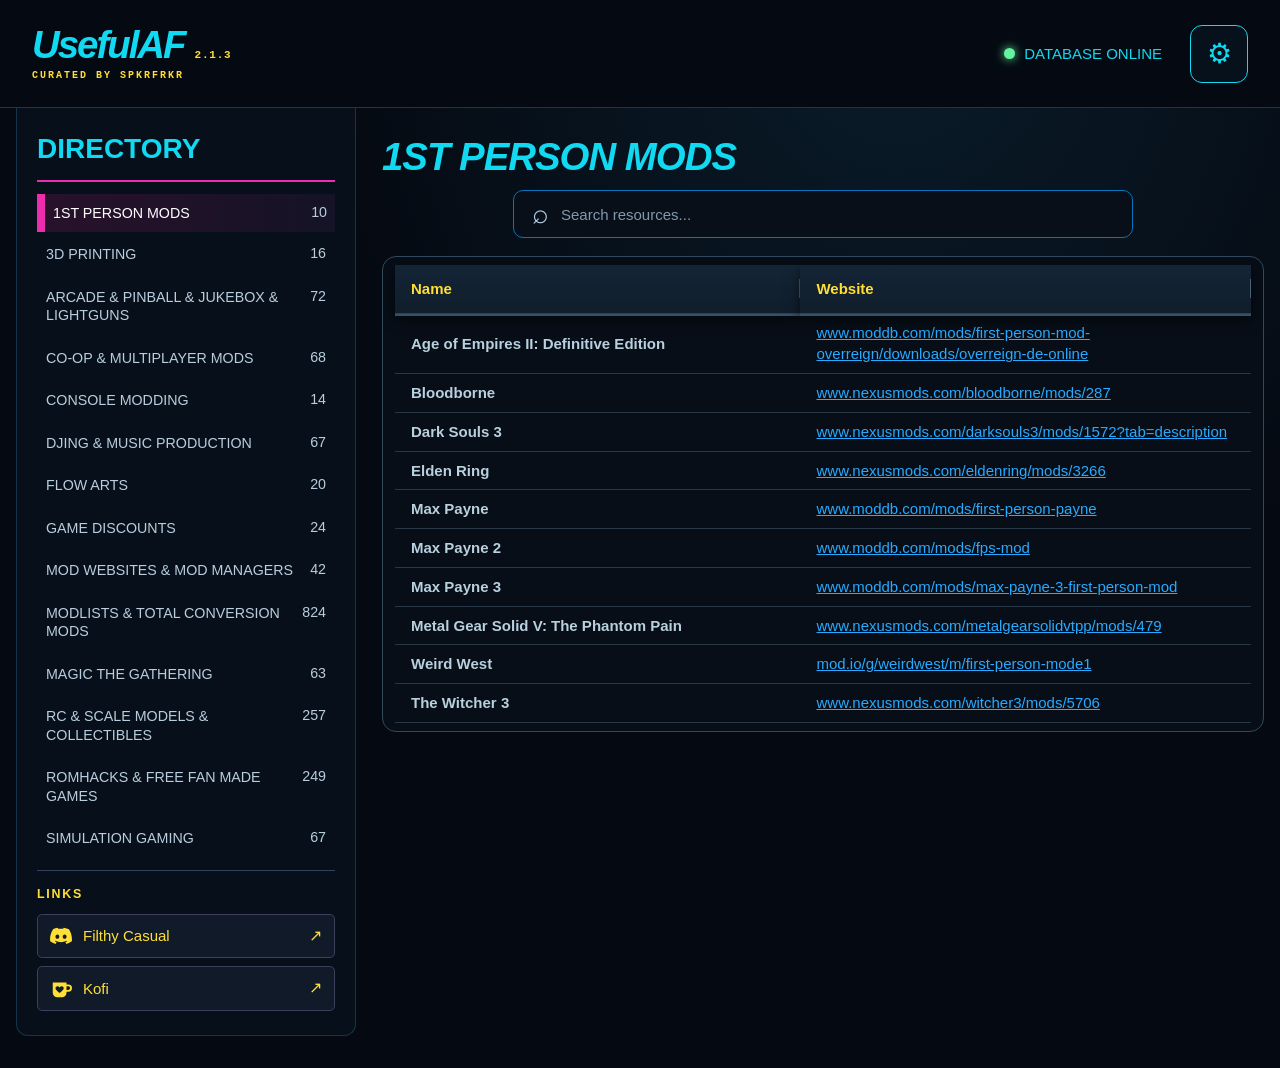
==== index.html @ 84be10f6 "Add files via upload" ====
<!doctype html>
<html lang="en">
<head>
<meta charset="utf-8"><meta name="viewport" content="width=device-width, initial-scale=1">
<meta name="theme-color" content="#080b14"><meta name="description" content="UsefulAF - Things &amp; Stuff - curated by SpkrFrkr.">
<title>UsefulAF // Resource Grid</title><link rel="stylesheet" href="styles.css">
</head>
<body>
<div class="scanlines" aria-hidden="true"></div>
<header class="topbar">
  <a class="brand" href="#top" aria-label="UsefulAF home"><span class="brand-stack"><span class="brand-line"><span class="brand-name">UsefulAF</span><span class="version-line" id="versionLabel">2.0.7</span></span><span class="brand-tagline">CURATED BY SPKRFRKR</span></span></a>
  <div class="top-meta"><div class="status-line"><span class="live-dot"></span><span>DATABASE ONLINE</span><span class="record-total" id="totalCount">0 RECORDS</span></div></div>
  <button id="settingsToggle" class="settings-icon" type="button" aria-expanded="false" aria-controls="settingsPanel" aria-label="Display settings">⚙</button>
</header>
<main id="top" class="shell">
  <aside class="sidebar">
    <div class="side-title">DIRECTORY</div>
    <nav id="sheetNav" aria-label="Database categories"></nav>
    <div class="social-links" aria-label="Community links">
      <div class="social-links-heading">LINKS</div>
      <a class="social-link" href="https://discord.gg/WENhpGJUa9" target="_blank" rel="noopener noreferrer" aria-label="Filthy Casual on Discord">
        <svg class="social-logo" viewBox="0 0 127.14 96.36" aria-hidden="true" focusable="false"><path fill="currentColor" d="M104.4 8.3A102.4 102.4 0 0 0 79.1.5a70.5 70.5 0 0 0-3.2 6.5 94.4 94.4 0 0 0-28.5 0A70.5 70.5 0 0 0 44.2.5 102.4 102.4 0 0 0 18.9 8.3C2.9 32.1-1.4 55.3.8 78.1a103.3 103.3 0 0 0 31 15.7 76 76 0 0 0 6.6-10.8 66.8 66.8 0 0 1-10.4-5 53 53 0 0 0 2.6-2 73.2 73.2 0 0 0 65.9 0 53 53 0 0 0 2.6 2 66.8 66.8 0 0 1-10.4 5 76 76 0 0 0 6.6 10.8 103.3 103.3 0 0 0 31-15.7c2.6-26.5-4.4-49.5-18-69.8ZM42.5 64.3c-6.2 0-11.2-5.6-11.2-12.4s4.9-12.4 11.2-12.4c6.3 0 11.3 5.6 11.2 12.4 0 6.8-5 12.4-11.2 12.4Zm42.1 0c-6.2 0-11.2-5.6-11.2-12.4s4.9-12.4 11.2-12.4c6.3 0 11.3 5.6 11.2 12.4 0 6.8-5 12.4-11.2 12.4Z"/></svg>
        <span>Filthy Casual</span><span class="social-arrow" aria-hidden="true">↗</span>
      </a>
      <a class="social-link" href="https://ko-fi.com/spkrfrkr" target="_blank" rel="noopener noreferrer" aria-label="Kofi on Ko-fi">
        <svg class="social-logo" viewBox="0 0 24 24" aria-hidden="true" focusable="false"><path fill="currentColor" d="M3 5h15v2h2a4 4 0 0 1 0 8h-2v1a5 5 0 0 1-5 5H8a5 5 0 0 1-5-5V5Zm15 4v4h2a2 2 0 0 0 0-4h-2ZM8.3 9.1c-1.3 0-2.3 1-2.3 2.2 0 2.2 4.5 5.1 4.5 5.1s4.5-2.9 4.5-5.1c0-1.2-1-2.2-2.3-2.2-.9 0-1.7.5-2.2 1.2-.5-.7-1.3-1.2-2.2-1.2Z"/></svg>
        <span>Kofi</span><span class="social-arrow" aria-hidden="true">↗</span>
      </a>
    </div>
  </aside>
  <section class="workspace">
    <div class="hero-line"><div><h1 id="pageTitle">ALL RESOURCES</h1><p id="pageDescription" hidden></p></div><div class="hero-stats"><strong id="recordCount">0</strong><span>VISIBLE ROWS</span></div></div>
    <div class="search-row"><label class="searchbox"><span>⌕</span><input id="searchInput" type="search" placeholder="Search resources..." aria-label="Search all resources" autocomplete="off"></label></div>
    <section id="settingsPanel" class="settings" hidden>
      <button id="resetSettings" class="control-btn reset" type="button">RESET DEFAULTS</button>
      <p class="settings-note">Column widths and order are remembered on this device.</p>
    </section>
    <div class="table-shell"><div class="table-topline"><span id="tableLabel">RESOURCE TABLE</span><span> </span></div>
      <div class="table-scroll"><table id="resourceTable"><colgroup id="tableCols"></colgroup><thead><tr id="tableHead"></tr></thead><tbody id="tableBody"></tbody></table></div>
      <div id="emptyState" class="empty" hidden>NO MATCHES FOUND // TRY A DIFFERENT SEARCH TERM</div>
    </div>
  </section>
</main>
<script src="app.js"></script>
</body></html>
---- styles.css ----
:root{--bg:#080b14;--panel:#0d1322;--panel2:#101a2b;--line:#1d3550;--cyan:#37e8ff;--pink:#ff4fc8;--green:#67ffb2;--yellow:#ffe66d;--purple:#b58cff;--text:#d9e7f5;--muted:#8196ad;--font:15px;--logo:26px;--cell-y:8px;--glow:0 0 16px #27dfff20}
*{box-sizing:border-box}html{background:var(--bg);color:var(--text);font:var(--font)/1.45 Inter,Segoe UI,Arial,sans-serif}body{margin:0;min-height:100vh;background:radial-gradient(ellipse at 75% -20%,#132d4b 0,transparent 45%),linear-gradient(135deg,#080b14,#0a1020 60%,#090b16)}.scanlines{pointer-events:none;position:fixed;inset:0;z-index:5;opacity:.10;background:repeating-linear-gradient(0deg,transparent 0 3px,#76dfff 4px);mix-blend-mode:soft-light}.topbar{height:76px;padding:0 3vw;border-bottom:1px solid #24415c;background:#080d18eF;display:flex;align-items:center;justify-content:space-between;position:relative;z-index:2;box-shadow:0 5px 30px #0008}.brand{display:flex;align-items:center;gap:13px;color:var(--text);text-decoration:none}.brand-mark{width:42px;height:42px;border:1px solid var(--cyan);display:grid;place-items:center;color:var(--cyan);font-weight:900;font-size:26px;letter-spacing:-3px;box-shadow:inset 0 0 14px #37e8ff20,0 0 12px #37e8ff28}.brand-mark span{font-size:9px;letter-spacing:0;color:var(--pink)}.brand-copy{display:flex;flex-direction:column;gap:2px}.brand-title-row{display:flex;align-items:baseline;gap:11px}.brand b{display:block;font-size:20px;letter-spacing:3px;color:#f3f8ff}.brand b span{color:var(--cyan)}.brand-copy>small{font-size:9px;letter-spacing:2px;color:var(--muted)}.top-meta{font:10px/1.2 Consolas,monospace;letter-spacing:1.2px;color:#a6c2d9;display:flex;align-items:center;gap:11px}.top-meta i{height:15px;border-left:1px solid var(--line)}.live-dot,.tiny-led{display:inline-block;width:7px;height:7px;border-radius:50%;background:var(--green);box-shadow:0 0 10px var(--green)}.shell{display:grid;grid-template-columns:260px minmax(0,1fr);gap:26px;max-width:1800px;margin:auto;padding:27px 3vw 50px}.sidebar{align-self:start;position:sticky;top:20px;border:1px solid var(--line);background:#0b1220d9;box-shadow:var(--glow);padding:17px 12px}.side-title,.kicker,.table-topline,.setting label{font:10px Consolas,monospace;letter-spacing:1.4px;color:var(--cyan)}.side-title{padding:0 8px 14px;border-bottom:1px solid var(--line)}#sheetNav{display:flex;flex-direction:column;gap:3px;max-height:calc(100vh - 220px);overflow:auto;padding:10px 0}.nav-item{appearance:none;text-align:left;width:100%;border:1px solid transparent;background:transparent;color:#9db2c8;padding:9px 8px;display:flex;gap:10px;align-items:flex-start;justify-content:space-between;font:11px/1.35 Consolas,monospace;cursor:pointer}.nav-item:hover{color:var(--cyan);background:#102237}.nav-item.active{border-color:#23617b;background:linear-gradient(90deg,#12344a,#101a2b);color:var(--cyan);box-shadow:inset 2px 0 var(--cyan)}.nav-count{color:var(--pink);font-size:10px;white-space:nowrap}.workspace{min-width:0}.hero-line{display:flex;align-items:flex-end;justify-content:space-between;gap:20px;margin:7px 0 22px}.kicker{color:var(--pink);margin-bottom:7px}h1{font-size:clamp(24px,3vw,36px);line-height:1.1;letter-spacing:2px;margin:0;color:#f0f7ff;text-shadow:0 0 20px #37e8ff28}#pageDescription{margin:8px 0 0;color:var(--muted);font-size:13px}.hero-stats{text-align:right;border-right:2px solid var(--pink);padding:0 12px 0 20px}.hero-stats strong{display:block;font:28px Consolas,monospace;color:var(--green)}.hero-stats span{font:9px Consolas,monospace;letter-spacing:1px;color:var(--muted)}.toolbar{display:flex;gap:10px;margin-bottom:12px}.searchbox{height:44px;display:flex;align-items:center;gap:10px;flex:1;min-width:100px;padding:0 13px;border:1px solid #27506a;background:#0c1727;box-shadow:inset 0 0 14px #0005}.searchbox>span{font-size:24px;color:var(--cyan)}.searchbox input{flex:1;min-width:0;border:0;outline:0;background:transparent;color:var(--text);font:12px Consolas,monospace;letter-spacing:.6px}.searchbox input::placeholder{color:#657f98}.searchbox kbd{font:9px Consolas,monospace;color:var(--pink);border:1px solid #5b3157;padding:4px 6px}.control-btn{border:1px solid #31536c;background:#101d30;color:var(--cyan);padding:0 14px;font:10px Consolas,monospace;letter-spacing:.8px;cursor:pointer}.control-btn:hover{border-color:var(--cyan);box-shadow:0 0 12px #37e8ff25}.control-btn b{color:var(--pink);padding-left:8px}.settings{display:flex;flex-wrap:wrap;gap:18px;align-items:center;padding:13px 15px;margin:0 0 12px;border:1px solid var(--line);background:#0d1727}.setting{display:flex;align-items:center;gap:9px}.setting label{color:var(--muted);font-size:9px}.setting input{width:90px;accent-color:var(--cyan)}.setting output{font:10px Consolas,monospace;color:var(--green)}.setting select{background:#101d30;color:var(--text);border:1px solid var(--line);padding:5px}.reset{height:30px}.settings-note{width:100%;margin:0;color:var(--muted);font-size:10px}.table-shell{border:1px solid #25445e;background:#0b1220;box-shadow:var(--glow);min-width:0}.table-topline{display:flex;justify-content:space-between;gap:12px;padding:11px 14px;border-bottom:1px solid var(--line);font-size:9px;color:var(--muted)}.table-topline span:first-child{color:var(--cyan)}.table-scroll{overflow:auto;max-height:calc(100vh - 290px);min-height:320px}table{width:100%;border-collapse:separate;border-spacing:0;table-layout:fixed;min-width:720px}col{width:190px}th{position:sticky;top:0;z-index:1;background:#111e31;color:var(--cyan);font:10px/1.4 Consolas,monospace;letter-spacing:1px;text-align:left;text-transform:uppercase;padding:13px 16px;border-bottom:1px solid #32617b;border-right:1px solid #1a3148;white-space:normal;overflow-wrap:anywhere;vertical-align:bottom}th:first-child{min-width:240px}th:last-child{border-right:0}.resize-handle{position:absolute;right:-3px;top:0;width:8px;height:100%;cursor:col-resize;z-index:3}.resize-handle:after{content:"";position:absolute;right:3px;top:30%;height:40%;border-right:1px solid #45617a}th.dragging{opacity:.45}th.drag-over{box-shadow:inset 3px 0 var(--pink)}td{padding:var(--cell-y) 16px;border-bottom:1px solid #17283d;border-right:1px solid #122238;color:#c5d6e8;font-size:1em;vertical-align:middle;overflow-wrap:anywhere}tr:nth-child(even):not(.section-row){background:#0e1726}tbody tr:hover:not(.section-row){background:#12243a}.resource-name{display:flex;align-items:center;gap:10px;font-weight:600;color:#e7f4ff}.resource-name a{color:inherit;text-decoration:none}.resource-name a:hover{color:var(--cyan)}.resource-logo{width:var(--logo);height:var(--logo);flex:0 0 var(--logo);object-fit:contain;background:#07101d;border:1px solid #29435c;border-radius:4px;padding:2px}.logo-control{border:0;background:transparent;padding:0;cursor:pointer;display:inline-flex;align-items:center}.logo-control:hover .resource-logo{border-color:var(--pink);box-shadow:0 0 10px #ff4fc855}.logo-fallback{width:var(--logo);height:var(--logo);flex:0 0 var(--logo);display:grid;place-items:center;border:1px solid #2c4560;color:var(--pink);font:11px Consolas,monospace;background:#111a2b}.link-cell a{color:var(--green);text-decoration:none;font:12px Consolas,monospace;overflow-wrap:anywhere}.link-cell a:hover{text-decoration:underline;color:var(--cyan)}.section-row{background:linear-gradient(90deg,#17263b,#101827)!important}.section-row td{padding-top:11px;padding-bottom:11px;border-bottom:1px solid #38516c;color:var(--yellow);font:11px Consolas,monospace;letter-spacing:1.3px;text-transform:uppercase}.section-row .resource-name{color:var(--yellow)}.empty{padding:45px 15px;text-align:center;color:var(--pink);font:11px Consolas,monospace;letter-spacing:1px}
body.comfortable{--cell-y:13px}body.dragging-cols{cursor:col-resize;user-select:none}
@media(max-width:950px){.shell{grid-template-columns:1fr}.sidebar{position:static}.sidebar #sheetNav{max-height:180px;display:grid;grid-template-columns:repeat(auto-fit,minmax(190px,1fr))}.side-foot{display:none}.top-meta{font-size:9px}.table-scroll{max-height:none}}
@media(max-width:600px){.topbar{height:64px;padding:0 14px}.top-meta{display:flex;flex-direction:column;align-items:flex-end;gap:5px}.shell{padding:16px 12px 35px;gap:14px}.hero-line{align-items:flex-start}.hero-stats{padding-right:8px}.toolbar{flex-wrap:wrap}.searchbox{flex-basis:100%}.control-btn{height:38px}.table-topline{font-size:8px}.table-topline span:last-child{max-width:55%;text-align:right}.brand b{font-size:17px}}
.nav-item.active span:first-child{color:var(--category-color)!important}

/* UsefulAF 2.0 fine-tuning */
.settings[hidden]{display:none!important}
.section-row td{font-size:var(--section-font,18px);font-weight:800;letter-spacing:1.5px;text-shadow:0 0 12px #ffe66d35}
.section-heading{display:flex;align-items:center;gap:12px;min-height:var(--logo)}
.section-heading .section-title-text{font:800 var(--section-font,18px)/1.25 Consolas,monospace;color:var(--yellow);letter-spacing:1.4px}
.section-logo-control .resource-logo,.section-logo-control .logo-fallback{width:calc(var(--logo) + 8px);height:calc(var(--logo) + 8px);flex-basis:calc(var(--logo) + 8px);background:transparent;object-fit:contain;border-color:#ffe66d55}
.continuation-cell{position:relative;color:var(--pink);font:700 20px/1 Consolas,monospace;padding-left:22px!important}
.continuation-cell:before{content:"";position:absolute;left:14px;top:-1px;bottom:-1px;border-left:1px solid #ff69cf66}
.continuation-cell span{display:inline-block;text-shadow:0 0 9px #ff69cf77}
@media(max-width:600px){.section-heading{gap:8px}.section-heading .section-title-text{font-size:calc(var(--section-font,18px)*.9)}}

/* UsefulAF 2.0.2 refinements */
.top-meta .status-line{display:flex;align-items:center;gap:11px}
.version-line{display:inline-block;font:9px/1.2 Consolas,monospace!important;letter-spacing:1.3px!important;color:var(--yellow)!important;text-shadow:0 0 9px #ffe66d66;padding:3px 6px;border:1px solid #ffe66d55;background:#ffe66d0b;white-space:nowrap}
#pageDescription[hidden]{display:none!important}
.section-heading .section-title-text{color:var(--yellow)!important}
@media(max-width:600px){.top-meta{font-size:8px}.brand-title-row{gap:7px}.brand .version-line{font-size:8px!important;padding:2px 4px}}


/* UsefulAF 2.0.3 — refined cyberpunk table frame */
.table-shell{position:relative;isolation:isolate;border:1px solid #2a5872;box-shadow:0 0 0 1px #07101b,0 0 22px #18cfff18,0 12px 34px #0008,inset 0 0 28px #0b263a55}
.table-shell:before{content:"";position:absolute;inset:5px;z-index:2;pointer-events:none;border:1px solid #37e8ff12;box-shadow:inset 0 0 24px #37e8ff08}
.table-shell:after{content:"";position:absolute;top:-1px;left:18px;width:112px;height:2px;pointer-events:none;background:linear-gradient(90deg,var(--cyan),#37e8ff00);box-shadow:0 0 10px #37e8ff99}
.table-topline{position:relative;background:linear-gradient(90deg,#10283b 0%,#101a2a 52%,#21142c 100%);text-shadow:0 0 9px #37e8ff25}
.table-topline span:first-child{font-weight:700;letter-spacing:1.6px;text-shadow:0 0 10px #37e8ff55}
th{background:linear-gradient(180deg,#172a40,#101b2c);box-shadow:inset 0 1px #37e8ff16,inset 0 -2px #37e8ff12}
th:first-child{border-left:2px solid #37e8ff55}
td{transition:background-color .14s ease,border-color .14s ease}
tbody tr:hover:not(.section-row) td{border-bottom-color:#24516a}
tbody tr:hover:not(.section-row) td:first-child{box-shadow:inset 2px 0 #37e8ff55}
.section-row{background:linear-gradient(90deg,#20243a 0%,#14243a 48%,#21172f 100%)!important}
.section-row td{border-top:1px solid #ffe66d35;border-bottom:1px solid #ffe66d45;box-shadow:inset 0 1px #ffe66d0c,inset 0 -1px #ff4fc80a}
.section-row .section-title-text{text-shadow:0 0 12px #ffe66d55}
@media(max-width:600px){.table-shell:before{inset:3px}.table-topline{background:linear-gradient(90deg,#10283b,#171a2d)}}


/* UsefulAF 2.0.4 refinements */
/* Directory names and counts stay neutral white in every state. */
#sheetNav .nav-item span:first-child,
#sheetNav .nav-item.active span:first-child{color:#fff!important}
#sheetNav .nav-count{color:#fff!important}
.nav-item:hover{color:#fff;background:#102237}
.nav-item.active{color:#fff}
/* All source URLs share one consistent electric-blue link color. */
.link-cell a{color:#4aaeff!important}
.link-cell a:hover{color:#9bd7ff!important;text-shadow:0 0 9px #4aaeff66}
/* Keep manual logo replacement available without the old initials tiles. */
.logo-upload-empty{width:18px;height:22px;flex:0 0 18px;justify-content:center;align-items:center;color:var(--cyan);font:14px Consolas,monospace;opacity:.65}
.logo-upload-empty:hover{color:var(--pink);opacity:1}
.logo-upload-empty .resource-logo{display:none}


/* UsefulAF 2.0.5 — minimal cyberpunk palette */
:root{--bg:#070b12;--panel:#0b121d;--panel2:#0e1926;--line:#23394e;--cyan:#35dff5;--pink:#ff55c8;--yellow:#ffd84d;--text:#d5e2ee;--muted:#9aafc2;--glow:0 0 12px #27dfff0d}
body{background:radial-gradient(ellipse at 78% -25%,#102438 0,transparent 42%),#070b12}
.scanlines{opacity:.035}
.topbar{box-shadow:none;border-bottom:1px solid #1c3449}
.brand{gap:0}.brand-title-row{gap:10px}.brand b{font-size:clamp(22px,2.2vw,30px);letter-spacing:1px;color:#e5f0f8}.brand b span{color:var(--cyan)}
.brand .version-line{border:0;background:transparent;padding:0;color:var(--yellow)!important;text-shadow:none;font-size:11px!important;letter-spacing:.8px!important}
.top-meta{color:#c0d2e1}.top-meta .status-line{gap:9px}.top-meta i{border-color:#294157}
.sidebar{box-shadow:none;background:#0a111b;border-color:#1c3449}
.side-title{color:var(--yellow);border-bottom-color:#2b4257}
.nav-item{color:#c0d0df}.nav-item span:first-child{color:#c0d0df!important}.nav-count{color:#9fb5c8!important}
.nav-item:hover{color:var(--cyan);background:#101d2b}.nav-item.active{color:var(--pink);border-color:#57304f;background:#171321;box-shadow:inset 2px 0 var(--pink)}.nav-item.active span:first-child{color:var(--pink)!important}
.hero-line{margin-bottom:17px}h1{color:var(--cyan);text-shadow:none}.kicker{color:#91a9bd}
.toolbar{margin-bottom:11px}.searchbox{box-shadow:none;border-color:#24516d;background:#0a1420}.control-btn{background:#0d1926;border-color:#29465d}.control-btn:hover{box-shadow:none}
.table-shell{border:1px solid #29445b;box-shadow:none;background:#09121d}.table-shell:before,.table-shell:after{display:none}
.table-topline{background:#0d1926;text-shadow:none;border-bottom-color:#23394e}.table-topline span:first-child{color:var(--cyan);text-shadow:none}
.table-scroll{max-height:calc(100vh - 270px)}
th{background:#101c2a;color:var(--yellow);box-shadow:none;border-right:0;border-bottom:1px solid #33485b}
th:first-child{border-left:0}
td{border-right:0;border-bottom-color:#1b2c3d;color:#c4d3e0}
tr:nth-child(even):not(.section-row){background:#0c1622}tbody tr:hover:not(.section-row){background:#112131}tbody tr:hover:not(.section-row) td:first-child{box-shadow:none}
.resource-name{color:#d6e2ec}.resource-name a:hover{color:var(--cyan)}
.resource-logo{border:0;background:transparent;border-radius:0;padding:0}
.logo-control:hover .resource-logo{border-color:transparent;box-shadow:none}
.logo-upload-empty{display:inline-flex!important;opacity:0;border:0!important;background:transparent!important;padding:0!important;width:14px!important;flex-basis:14px!important;color:var(--cyan);font:12px Consolas,monospace}.resource-name:hover .logo-upload-empty,.section-heading:hover .logo-upload-empty{opacity:.65}.logo-upload-empty:hover{opacity:1!important;color:var(--pink)}
.link-cell a{color:#43adff!important}.link-cell a:hover{color:#91d2ff!important;text-shadow:none}
.section-row{background:#101a27!important}.section-row td{border-top:0;border-bottom:1px solid #354353;color:var(--yellow);text-shadow:none}
.section-row .section-title-text{color:var(--yellow)!important;text-shadow:none}
.section-heading{gap:10px}.section-heading .section-title-text{letter-spacing:1px}
.continuation-cell{color:#91a9bd}.continuation-cell:before{border-left-color:#34485b}.continuation-cell span{text-shadow:none}
.settings{box-shadow:none}.empty{color:var(--muted)}
@media(max-width:600px){.brand .version-line{font-size:9px!important}.top-meta{display:flex}}


/* UsefulAF 2.0.6 — faithful AI preview layout, preserving 2.0.4/2.0.5 features */

:root{--bg:#050a12;--panel:#09121d;--panel2:#0b1724;--line:#243b50;--cyan:#12d9f2;--pink:#ed2cae;--green:#62f59d;--yellow:#ffdf36;--blue:#28aaff;--text:#c4d6e6;--muted:#8fa8bb;--cell-y:9px;--glow:none}
body{background:#050a12;background-image:radial-gradient(ellipse at 70% 0%,#0a1c2a 0,transparent 45%)}
.scanlines{display:none}
.topbar{height:108px;padding:0 2.5vw;display:grid;grid-template-columns:minmax(250px,400px) minmax(260px,1fr) auto 54px;gap:28px;border-bottom:1px solid #16384c;background:#050a12;box-shadow:none}
.brand{gap:10px;white-space:nowrap}.brand-mark{display:none}.brand-copy{display:none}.brand-name{font-size:clamp(30px,3vw,48px);font-weight:900;font-style:italic;letter-spacing:-2px;color:var(--cyan);line-height:1}.version-line{font:700 20px/1 Consolas,monospace!important;color:var(--yellow)!important;border:0;background:none;padding:0;text-shadow:none}
.searchbox{height:58px;border:1px solid #0874bb;border-radius:12px;background:#080f19;box-shadow:none;padding:0 18px}.searchbox>span{font-size:32px;color:#b7d3e8}.searchbox input{font:17px 'Segoe UI',Arial,sans-serif;letter-spacing:0}.searchbox input::placeholder{color:#8299ac}
.top-meta{font:15px/1.3 'Segoe UI',Arial,sans-serif;letter-spacing:0;color:var(--cyan);white-space:nowrap}.status-line{display:flex;align-items:center;gap:10px}.record-total{display:none}.live-dot{width:11px;height:11px}
.settings-icon{height:58px;width:58px;border:1px solid var(--cyan);border-radius:12px;background:#07111b;color:var(--cyan);font-size:28px;cursor:pointer}.settings-icon:hover,.settings-icon.open{background:#0d202b;border-color:var(--yellow);color:var(--yellow)}
.shell{grid-template-columns:340px minmax(0,1fr);gap:26px;max-width:1900px;padding:0 1.25vw 32px}
.sidebar{top:0;min-height:calc(100vh - 108px);border:1px solid #16354a;border-top:0;border-radius:0 0 12px 12px;background:#07101a;padding:24px 20px;box-shadow:none}
.side-title{font:700 28px/1.2 'Segoe UI',Arial,sans-serif;letter-spacing:0;color:var(--cyan);padding:0 0 14px;border-bottom:2px solid var(--pink)}
#sheetNav{max-height:calc(100vh - 230px);gap:2px;padding:12px 0}.nav-item{font:16px/1.3 'Segoe UI',Arial,sans-serif;color:#b9cddd;padding:10px 8px;border-radius:0;gap:12px}.nav-item span:first-child{color:#b9cddd!important}.nav-count{font:16px 'Segoe UI',Arial,sans-serif;color:#b9cddd!important}.nav-item:hover{color:#fff;background:#0c1b28}.nav-item.active{background:linear-gradient(90deg,#28112b,#151326);border:0;border-left:8px solid var(--pink);color:#fff;box-shadow:none}.nav-item.active span:first-child{color:#fff!important}
.workspace{padding:28px 0 0}.hero-line{margin:0 0 12px;align-items:center}.hero-line h1{font-size:clamp(30px,3vw,44px);font-style:italic;color:var(--cyan);letter-spacing:-1px;text-shadow:none}.hero-stats{display:none}
.table-shell{border:1px solid #33495a;border-radius:14px;background:#070e17;box-shadow:none;overflow:hidden}.table-shell:before,.table-shell:after{display:none}.table-topline{display:none}.table-scroll{max-height:calc(100vh - 245px);min-height:320px;padding:8px 12px}
table{min-width:760px;border-spacing:0 0}th{background:transparent;color:var(--yellow);font:700 16px/1.3 'Segoe UI',Arial,sans-serif;letter-spacing:0;padding:14px 16px;border-bottom:1px solid #314252;border-right:0;box-shadow:none;text-transform:none}th:first-child{border-left:0;min-width:200px}td{padding:13px 16px;border-bottom:1px solid #263746;border-right:0;color:#bfd0df;font-size:16px}tr:nth-child(even):not(.section-row){background:transparent}tbody tr:hover:not(.section-row){background:#0b1924}tbody tr:hover:not(.section-row) td:first-child{box-shadow:none}
.resource-name{gap:12px;color:#b9d0df}.resource-name a:hover{color:var(--cyan)}.resource-logo{border:0;border-radius:0;background:transparent}.logo-upload-empty{display:none!important}.link-cell a{font:16px 'Segoe UI',Arial,sans-serif;color:var(--blue)!important;text-decoration:underline}.link-cell a:hover{color:#8dd5ff!important;text-shadow:none}
.section-row{background:transparent!important}.section-row td{padding:14px 2px 9px;border:0;background:transparent;color:var(--yellow);font:italic 800 24px/1.2 'Segoe UI',Arial,sans-serif;letter-spacing:0}.section-heading{min-height:0}.section-heading .section-title-text{font:italic 800 24px/1.2 'Segoe UI',Arial,sans-serif;color:var(--yellow)!important;letter-spacing:0}.section-logo-control{display:none!important}
.continuation-cell{color:var(--cyan)}
.settings{border:1px solid #244459;background:#08131e;border-radius:10px}.control-btn{border-radius:6px}
@media(max-width:950px){.topbar{height:auto;min-height:82px;grid-template-columns:1fr auto;gap:12px;padding:14px}.brand{grid-column:1}.searchbox{grid-column:1/-1;grid-row:2}.top-meta{grid-column:2;grid-row:1}.settings-icon{grid-column:2;grid-row:2;width:46px;height:46px}.shell{grid-template-columns:1fr;padding:0 14px}.sidebar{min-height:0;border-top:1px solid #16354a;border-radius:0 0 12px 12px}.sidebar #sheetNav{max-height:190px}.workspace{padding-top:20px}}
@media(max-width:600px){.topbar{grid-template-columns:1fr auto}.brand-name{font-size:30px}.version-line{font-size:15px!important}.top-meta{font-size:12px}.searchbox{grid-column:1/-1}.settings-icon{grid-column:2;grid-row:2}.shell{padding:0 10px}.sidebar{padding:16px 12px}.side-title{font-size:22px}.nav-item,.nav-count{font-size:14px}.workspace{padding-top:16px}.section-row td,.section-heading .section-title-text{font-size:20px}th,td{font-size:14px;padding:10px 9px}.table-scroll{max-height:none;padding:4px}}


/* 2.0.6 functionality-preserving refinements */
.logo-control{cursor:pointer;flex:0 0 auto}
.logo-upload-empty{width:22px;height:26px;min-width:22px;display:flex!important;align-items:center;justify-content:center;color:var(--cyan);font:14px Consolas,monospace;opacity:.72;border:1px dashed #31546a;border-radius:4px;background:#07111b}
.logo-upload-empty:hover{opacity:1;color:var(--yellow);border-color:var(--yellow)}
.section-logo-control{display:flex!important}
.section-heading{gap:10px}
.section-heading .section-title-text{white-space:normal}
.settings[hidden]{display:none!important}
@media(max-width:950px){.settings{margin:0 0 14px}}

/* Match the preview's silver-blue directory text and counts. */
#sheetNav .nav-item:not(.active) span:first-child{color:#b9cddd!important}
#sheetNav .nav-count{color:#b9cddd!important}
.section-logo-control{opacity:.35}
.section-row:hover .section-logo-control,.section-logo-control:focus-visible{opacity:1}

/* UsefulAF 2.0.7 refinements */
.topbar{grid-template-columns:minmax(250px,1fr) auto 58px;gap:28px}
.brand{align-items:center;white-space:nowrap}
.brand-stack{display:flex;flex-direction:column;gap:5px}
.brand-line{display:flex;align-items:baseline;gap:10px}
.brand-tagline{font:700 10px/1.1 Consolas,monospace;letter-spacing:2px;color:var(--yellow)}
.version-line{font-size:20px!important}
.search-row{display:flex;justify-content:center;margin:0 0 18px}
.search-row .searchbox{width:min(58%,620px);height:48px;flex:0 1 620px;border-radius:10px}
.search-row .searchbox>span{font-size:28px}
.search-row .searchbox input{font-size:15px}
.discord-link{display:flex;align-items:center;justify-content:center;gap:9px;margin:18px 5px 2px;padding:12px 9px;border-top:1px solid #344251;border-bottom:1px solid #344251;color:var(--yellow);font:700 11px/1.2 Consolas,monospace;letter-spacing:1.1px;text-decoration:none;transition:background .15s ease,color .15s ease}
.discord-link:hover{background:#211d12;color:#fff0a0}
.discord-mark{font-size:15px;color:var(--yellow)}.discord-arrow{font-size:14px;opacity:.8}
/* Use the same pink active-directory marker consistently in normal and global-search views. */
.nav-item.active{border-left:8px solid var(--pink)!important;background:linear-gradient(90deg,#28112b,#151326)!important;color:#fff!important;box-shadow:none!important}
.nav-item.active span:first-child,.nav-item.active .nav-count{color:#fff!important}
/* Text-size setting scales actual table content, headings, directory and links. */
td{font-size:var(--font)!important}
th{font-size:calc(var(--font) * 1)!important}
.nav-item,.nav-count{font-size:calc(var(--font) * .95)!important}
.link-cell a{font-size:var(--font)!important}
.section-row td,.section-heading .section-title-text{font-size:calc(var(--font) * 1.5)!important}
.resource-name{font-size:var(--font)!important}
.settings-note{font-size:calc(var(--font) * .68)!important}
.logo-upload-empty{display:none!important}
@media(max-width:950px){.topbar{grid-template-columns:minmax(0,1fr) auto 46px}.search-row .searchbox{width:min(78%,620px);flex-basis:78%}.brand-tagline{font-size:9px}}
@media(max-width:600px){.topbar{grid-template-columns:1fr auto 42px;gap:8px}.brand-name{font-size:30px}.version-line{font-size:15px!important}.brand-tagline{font-size:8px;letter-spacing:1.3px}.search-row .searchbox{width:100%;flex-basis:100%}.discord-link{margin-top:12px}.nav-item,.nav-count{font-size:calc(var(--font) * .9)!important}}

/* 2.0.9: consistent restrained pink table-row highlight */
tbody tr:not(.section-row){transition:background-color .14s ease,border-color .14s ease}
tbody tr:hover:not(.section-row){background:linear-gradient(90deg,#281329 0%,#1d1727 58%,#151725 100%)!important}
tbody tr:hover:not(.section-row) td:first-child{box-shadow:inset 6px 0 var(--pink)!important}
tbody tr:hover:not(.section-row) td{border-bottom-color:#71345f!important}
.brand-tagline,.discord-link,.discord-link .discord-mark,.discord-link .discord-arrow{color:var(--yellow)!important}


/* 2.1.0: opaque sticky table headers and permanently compact rows */
.table-scroll{position:relative;isolation:isolate}
#resourceTable thead{position:relative;z-index:20}
#resourceTable thead th{position:sticky;top:0;z-index:21;background-color:#101d2b!important;background-image:linear-gradient(180deg,#142536 0%,#101d2b 100%)!important;opacity:1!important;backdrop-filter:none!important;-webkit-backdrop-filter:none!important;box-shadow:0 2px 0 #35516a,0 5px 12px #0009!important}
#resourceTable tbody td{padding-top:8px!important;padding-bottom:8px!important}

/* 2.1.3: compact, branded community links */
.social-links{margin-top:18px;padding-top:14px;border-top:1px solid #35435a;display:flex;flex-direction:column;gap:8px}
.social-links-heading{color:var(--yellow);font-size:calc(var(--font)*.83);font-weight:800;letter-spacing:.14em;margin:0 0 3px;text-transform:uppercase}
.social-link{display:flex;align-items:center;gap:11px;padding:10px 12px;color:var(--yellow)!important;text-decoration:none;border:1px solid #3d405a;border-radius:5px;background:#101a29;transition:background .15s,border-color .15s}
.social-link:hover,.social-link:focus-visible{background:#2a1730;border-color:var(--pink);outline-offset:2px}
.social-logo{width:22px;height:22px;flex:none;display:block}
.social-arrow{margin-left:auto;font-size:1.05em}
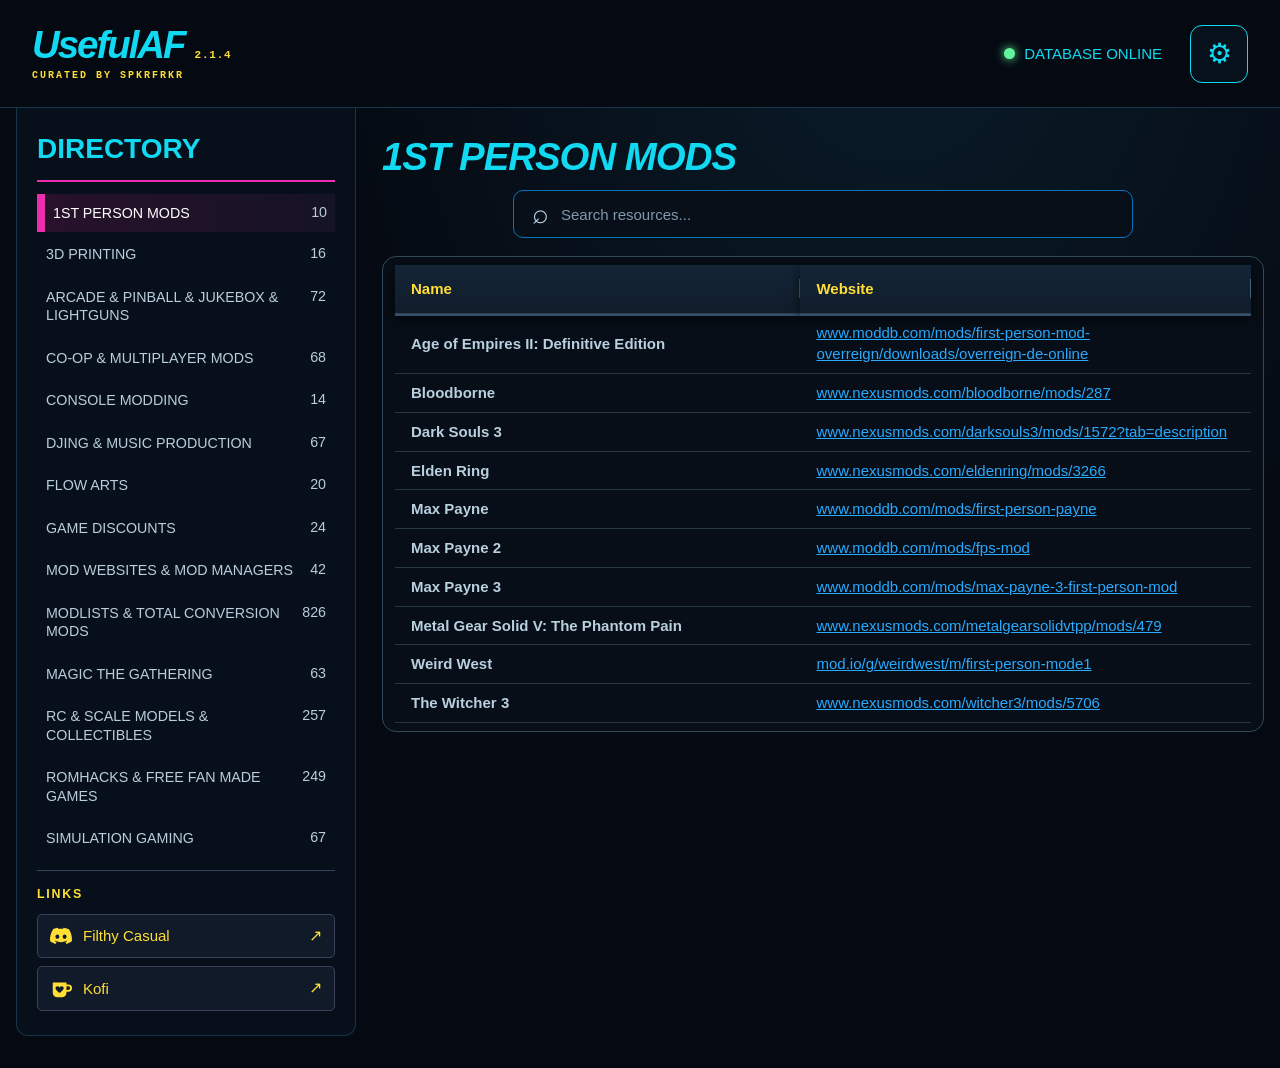
==== commit cd19f573: "Add files via upload" ====
--- a/index.html
+++ b/index.html
@@ -8,7 +8,7 @@
 <body>
 <div class="scanlines" aria-hidden="true"></div>
 <header class="topbar">
-  <a class="brand" href="#top" aria-label="UsefulAF home"><span class="brand-stack"><span class="brand-line"><span class="brand-name">UsefulAF</span><span class="version-line" id="versionLabel">2.0.7</span></span><span class="brand-tagline">CURATED BY SPKRFRKR</span></span></a>
+  <a class="brand" href="#top" aria-label="UsefulAF home"><span class="brand-stack"><span class="brand-line"><span class="brand-name">UsefulAF</span><span class="version-line" id="versionLabel">2.1.4</span></span><span class="brand-tagline">CURATED BY SPKRFRKR</span></span></a>
   <div class="top-meta"><div class="status-line"><span class="live-dot"></span><span>DATABASE ONLINE</span><span class="record-total" id="totalCount">0 RECORDS</span></div></div>
   <button id="settingsToggle" class="settings-icon" type="button" aria-expanded="false" aria-controls="settingsPanel" aria-label="Display settings">⚙</button>
 </header>
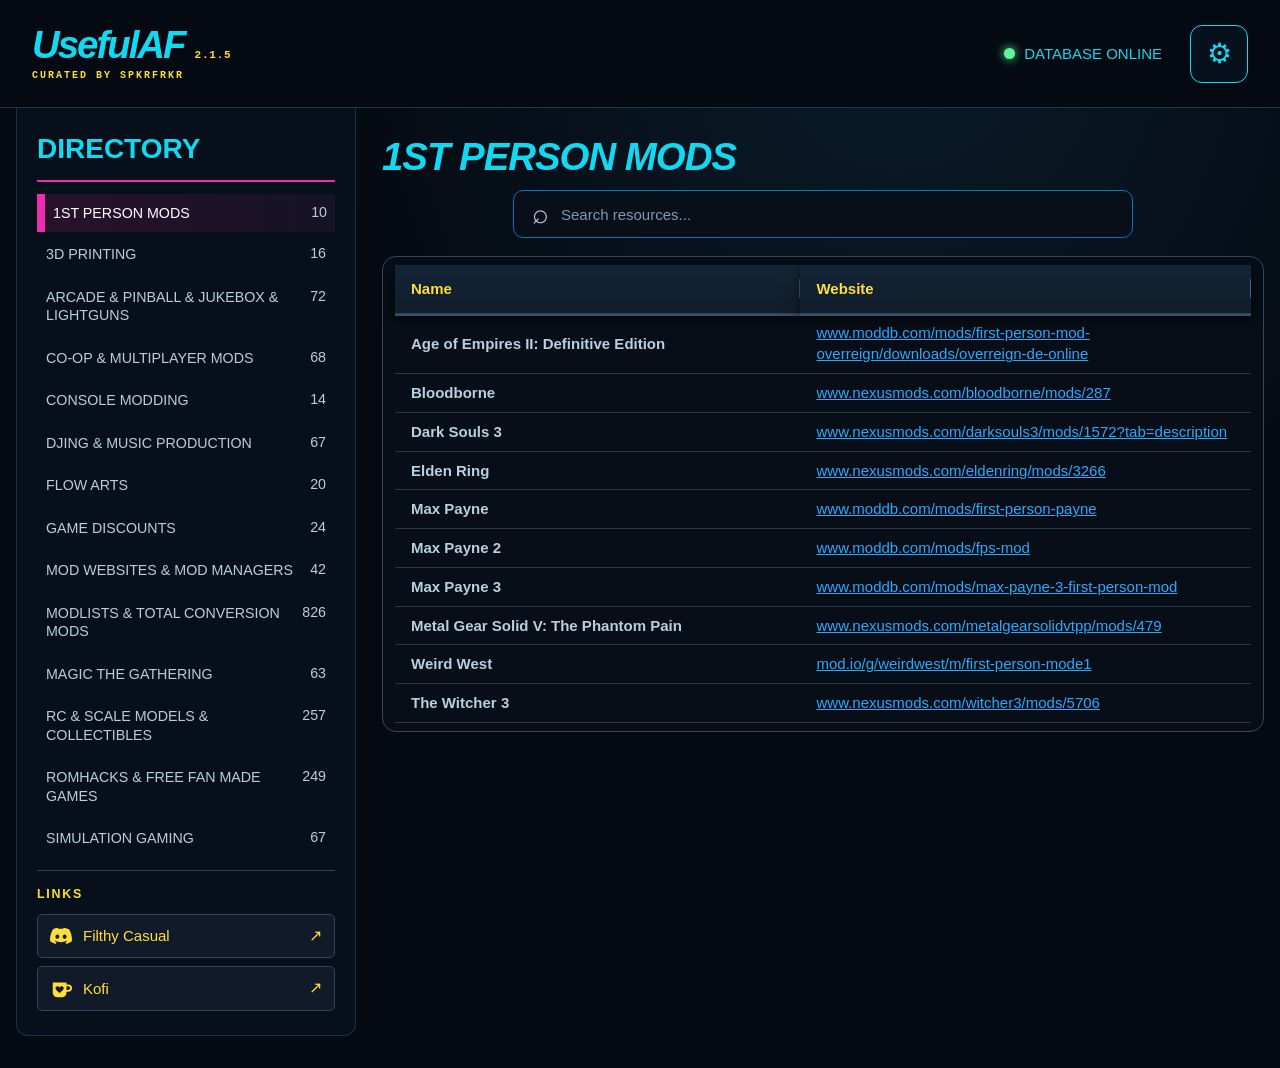
==== commit b897cc92: "Add files via upload" ====
--- a/index.html
+++ b/index.html
@@ -3,12 +3,12 @@
 <head>
 <meta charset="utf-8"><meta name="viewport" content="width=device-width, initial-scale=1">
 <meta name="theme-color" content="#080b14"><meta name="description" content="UsefulAF - Things &amp; Stuff - curated by SpkrFrkr.">
-<title>UsefulAF // Resource Grid</title><link rel="stylesheet" href="styles.css">
+<title>UsefulAF // Resource Grid</title><link rel="stylesheet" href="styles.css?v=2.1.5">
 </head>
 <body>
 <div class="scanlines" aria-hidden="true"></div>
 <header class="topbar">
-  <a class="brand" href="#top" aria-label="UsefulAF home"><span class="brand-stack"><span class="brand-line"><span class="brand-name">UsefulAF</span><span class="version-line" id="versionLabel">2.1.4</span></span><span class="brand-tagline">CURATED BY SPKRFRKR</span></span></a>
+  <a class="brand" href="#top" aria-label="UsefulAF home"><span class="brand-stack"><span class="brand-line"><span class="brand-name">UsefulAF</span><span class="version-line" id="versionLabel">2.0.7</span></span><span class="brand-tagline">CURATED BY SPKRFRKR</span></span></a>
   <div class="top-meta"><div class="status-line"><span class="live-dot"></span><span>DATABASE ONLINE</span><span class="record-total" id="totalCount">0 RECORDS</span></div></div>
   <button id="settingsToggle" class="settings-icon" type="button" aria-expanded="false" aria-controls="settingsPanel" aria-label="Display settings">⚙</button>
 </header>
@@ -41,5 +41,6 @@
     </div>
   </section>
 </main>
-<script src="app.js"></script>
+<script type="application/json" id="embeddedData">{"appName": "UsefulAF", "version": "2.1.5", "source": "UsefulAF - Website Version(10)(1).ods", "sourceRows": 1938, "contentRows": 1938, "blankRowsSkipped": 0, "duplicateCellsRemoved": 0, "sheets": [{"name": "1ST PERSON MODS", "headers": ["Game Title", "Link"], "rows": [["Age of Empires II: Definitive Edition", "https://www.moddb.com/mods/first-person-mod-overreign/downloads/overreign-de-online"], ["Bloodborne", "https://www.nexusmods.com/bloodborne/mods/287"], ["Dark Souls 3", "https://www.nexusmods.com/darksouls3/mods/1572?tab=description"], ["Elden Ring", "https://www.nexusmods.com/eldenring/mods/3266"], ["Max Payne", "https://www.moddb.com/mods/first-person-payne"], ["Max Payne 2", "https://www.moddb.com/mods/fps-mod"], ["Max Payne 3", "https://www.moddb.com/mods/max-payne-3-first-person-mod"], ["Metal Gear Solid V: The Phantom Pain", "https://www.nexusmods.com/metalgearsolidvtpp/mods/479"], ["Weird West", "https://mod.io/g/weirdwest/m/first-person-mode1"], ["The Witcher 3", "https://www.nexusmods.com/witcher3/mods/5706"]]}, {"name": "3D PRINTING", "headers": ["Resource", "Link", "Details"], "rows": [["Cults3D", "https://cults3d.com/"], ["Thingiverse", "https://www.thingiverse.com/"], ["STLfinder", "https://www.stlfinder.com/"], ["Cgtrader", "https://www.cgtrader.com/"], ["Pinshape", "https://pinshape.com/"], ["Yeggi", "https://www.yeggi.com/"], ["Thangs", "https://thangs.com/"], ["MyMiniFactory", "https://www.myminifactory.com/"], ["Printables", "https://www.printables.com/"], ["NOTEABLE PATREON PROJECTS"], ["LootBoxPlus", "https://www.patreon.com/cw/lootboxplus", "(starring 4ft Gundam, & a new one each year, only lowest tier is needed to get access)"], ["MechaAddict", "https://www.patreon.com/c/rockyq_mechaaddict"], ["MechTechAtelier", "https://www.patreon.com/c/MechTechAtelier"], ["MicroMecha", "https://www.patreon.com/c/micromecha"], ["NOTEABLE FIGURE PROJECTS"], ["Morphonauts", "https://morphonauts.com/"]]}, {"name": "ARCADE & PINBALL & JUKEBOX & LIGHTGUNS", "headers": ["Resource", "Link", "Specialties", "Shipping"], "rows": [["AB Video Arcades", "https://abvideoarcades.com/", "Retro multicade cabinets", "Ships from USA; destinations unverified"], ["American Gear Company", "https://americangearcompany.com/", "Custom arcade cabinets and game-room builds", "Request a shipping quote"], ["Arcade 1 Up", "https://arcade1up.com/", "Licensed home arcade and virtual pinball cabinets", "US store; check retailer for other regions"], ["Arcade Box", "https://arcadebox-games.com/", "Retro arcade machines and cabinets", "See shipping policy for destination coverage"], ["Arcade Classics", "https://arcadeclassics.myshopify.com/", "Classic-style arcade cabinets", "See store shipping policy"], ["Arcade Imagination", "https://www.arcadeimagination.com/", "Custom arcade cabinets and virtual pinball", "Shipping or pickup; confirm destination with seller"], ["Arcade ModUp", "https://arcademodup.com/", "Arcade1Up conversion kits, control panels and parts", "USA; request an international quote"], ["Arcade One", "https://arcade-one.com/", "Arcade PCs and frontend configurations", "Coverage unverified"], ["Arcade Systems UK", "https://arcadesystems.co.uk/", "Full-size and custom multicade cabinets", "Worldwide; delivery included on qualifying listings"], ["Arcades R Fun", "https://arcadesrfun.com/", "Custom upright and cocktail multicades", "Insured shipping; confirm destination with seller"], ["Arcooda", "https://www.arcooda.com", "Arcade and virtual pinball cabinets, monitors and components", "Request a freight quote"], ["ArkRocket", "https://www.arkrocket.com", "Jukeboxes, turntables and retro audio", "See policy for eligible destinations"], ["AtGames", "https://www.atgames.us", "Legends arcade cabinets, virtual pinball and accessories", "US storefront; see regional sellers elsewhere"], ["Blamcon", "https://blamcon.com", "Lightguns and tracking accessories", "Canada and USA confirmed; check other destinations"], ["Buy Stuff Arcades", "https://www.buystuffarcades.com/", "Arcade and virtual pinball mods, cabinets and accessories", "Canada and USA; check checkout for rates"], ["ClevelandSoftware", "https://www.clevelandsoftwaredesign.com", "Virtual pinball controller boards, solenoids and feedback kits", "Confirm destination with seller"], ["Custom Multicades", "https://custommulticades.com/", "Custom arcade cabinets and multicades", "Request a freight quote"], ["Custom-Arcades", "https://custom-arcades.nl/", "Custom arcade cabinets, virtual pinball and lightgun machines", "Netherlands; ask about other destinations"], ["CustomCades", "https://customcades.net", "Custom full-size and pedestal arcade cabinets", "US fabrication; ask about freight coverage"], ["DC Arcades", "https://www.dcarcades.com/", "Home multicade cabinets and game-room equipment", "See store shipping policy"], ["Digital Pinball", "https://digital-pinball.com/", "Virtual pinball hardware and digital products", "Digital items delivered online; hardware coverage varies"], ["DIY Arcade", "https://www.diyretroarcade.com/", "DIY arcade controls, wiring and cabinet parts", "USA; see international shipping FAQ"], ["Dream Arcades", "https://www.dreamarcades.com/", "Custom multicades and cocktail arcade tables", "Freight quote based on address and cabinet"], ["Electro Arcade", "https://electroarcade.com.au/", "Arcade cabinets, controllers and retro gaming gear", "Australia; international shipping paused per policy"], ["Extreme Home Arcades", "https://www.extremehomearcades.com/home.aspx", "Custom arcade cabinets, pedestals and cocktail tables", "Request a freight quote from Wisconsin"], ["Game Room Shop", "https://www.gameroomshop.com/", "Game-room furniture, arcade machines and pinball", "Destination and freight terms vary by product"], ["Game Room Solutions", "https://gameroomsolutions.com/", "Arcade cabinet kits, controls and virtual pinball kits", "Check policy or checkout for freight and destination"], ["Gen X Arcade", "https://www.genxarcade.com/", "Custom retro arcade cabinets", "Request a shipping quote"], ["GI Joel Gaming", "https://www.gijoelgaming.com/", "Arcade and virtual pinball mods and accessories", "USA and international; confirm destination"], ["Hyper Arcade Systems", "https://www.hyperarcadesystems.com/", "Configured drives for arcade and pinball frontends", "Coverage unverified"], ["Kris Cool Mod", "https://www.kriscoolmod.com/", "Virtual pinball upgrades, cabinet mods and backglasses", "Canada, USA and international"], ["M&P Amusement", "https://mpamusement.com", "New and refurbished commercial arcade and pinball machines", "LTL available to USA, Canada and Mexico; ask about other freight"], ["Monster Arcades", "https://www.monsterarcades.com/", "Custom upright, slimline and multiplayer arcades", "Request a freight quote"], ["N2Fun", "https://www.n2fun.com", "US-built multicades and home arcade equipment", "See store shipping policy"], ["North Coast Arcades", "https://www.northcoastarcades.com/", "Arcade cabinet plans, DIY builds and parts", "Digital plans delivered online; physical coverage unverified"], ["Paradox Arcades", "https://www.paradoxarcades.com/", "High-end made-to-order arcade cabinets", "Request a freight quote"], ["Phantom Arcades", "https://phantomarcades.com/", "Hand-built custom arcade cabinets and pedestals", "US builds; confirm freight destination"], ["Pinball King", "https://thepinballking.com/", "Custom virtual pinball machines", "USA; international shipping unavailable per FAQ"], ["Pinballia", "https://www.pinballia.com/", "Custom virtual pinball cabinets", "UK; ask for other destinations"], ["Polycade", "https://polycade.com/", "Wall-mounted arcade cabinets and gaming controls", "Check policy for current eligible destinations"], ["Quality Arcades", "https://www.qualityarcades.com/", "Multicade cabinets, including upright and cocktail models", "US freight; confirm destination and quote"], ["Rec Room Masters", "https://recroommasters.com/", "Arcade cabinet kits, controller decks and accessories", "Check policy for eligible destinations"], ["Rec Room World", "https://www.recroomworld.com/", "Virtual pinball machines and cocktail multicades", "Mainland USA; ask for other destinations"], ["Retro Gaming House", "https://www.retrogaminghouse.com/", "Retro arcade cabinets and home gaming equipment", "USA and international options; check policy"], ["Retro Replay Arcades", "https://www.retroreplayarcades.com/", "Custom retro arcade cabinets", "Contact seller for delivery coverage"], ["Retro Shooter", "https://retroshooter.com/", "Lightgun sets, sensors and shooting-game hardware", "International from China; regional stock varies"], ["Retro-Cade", "https://www.retro-cade.com/", "Custom arcade cabinets for homes and businesses", "USA; check freight terms"], ["Retrograde OS Gaming", "https://retrogradosgaming.com/", "Retro gaming builds and frontend configuration resources", "Coverage unverified"], ["Rpeg Electronics", "https://rpegelectronics.com/", "Karaoke jukebox systems, microphones and amplifiers", "Check policy for destination and freight"], ["RocOla", "https://www.rock-ola.com", "Jukeboxes, including classic CD and vinyl models", "USA curbside freight; ask about international and UK options"], ["SoundLeisure", "https://soundleisure.com", "Jukeboxes, including handmade vinyl, CD and digital models", "UK and international; quote outside mainland UK"], ["Suncoast Arcade", "https://www.suncoastarcade.com/", "Home multicades and retro arcade cabinets", "Check destination eligibility with seller"], ["Szabo’s Arcades", "https://www.szabosarcades.com/", "Custom arcade graphics, side art and cabinet decals", "Check checkout or contact seller for destination coverage"], ["T-molding", "https://www.t-molding.com/", "Cabinet edge trim, tools and installation supplies", "USA and international; rates in cart"], ["The Arcade Guys", "https://thearcadeguys.com/", "Home arcade cabinets and multicades", "Contact seller for freight coverage"], ["The Home Arcade", "https://thehomearcade.ca/", "Custom home arcade cabinets and multicades", "Freight quoted by seller"], ["Tulsa Arcades", "https://www.tulsaarcades.com/", "Arcade cabinet kits, mounting hardware and mods", "USA shipping or Tulsa pickup; check other destinations"], ["Ultimarc", "https://www.ultimarc.com/", "Arcade joysticks, button encoders and trackballs", "Ships from UK; check checkout for eligible destinations"], ["Unico", "https://www.unico-usa.com/", "Retro arcade cabinets, LCD monitors and controls", "USA only; no international delivery"], ["Upgrade Arcade", "https://upgradearcade.com/", "Arcade1Up upgrade kits and cabinet modifications", "Check checkout or contact seller for destination coverage"], ["VirtualPinball", "https://virtualpinball.com", "Full-size virtual pinball cabinets", "Mainland USA and international freight"], ["VirtuaPin", "https://virtuapin.net", "Virtual pinball cabinets, kits and controllers", "Freight or parcel shipping; confirm eligible destinations"], ["Visual Pinball", "https://visualpinball.net/", "Custom virtual pinball cabinets configured for Pinball FX", "US-built; ask about freight coverage"], ["VP Forums", "https://www.vpforums.org/", "Virtual pinball community, downloadable tables and setup guides", "Online resource"], ["X Arcade", "https://shop.xgaming.com/", "X-Arcade sticks, Tankstick controllers and cabinet hardware", "USA and eligible international destinations; varies by item"], ["GUIDES", "", "SPECIALTIES", "SHIPPING"], ["Raspberry Pi Jukebox", "https://www.instructables.com/DIY-Jukebox-With-Raspberry-Pi/", "DIY Raspberry Pi jukebox build guide", "Online guide"], ["Raspberry Pi Jukebox", "https://www.instructables.com/Raspberry-Pi-Jukebox/", "Raspberry Pi jukebox project tutorial", "Online guide"], ["Raspberry Pi Jukebox", "https://www.xda-developers.com/building-digital-jukebox-raspberry-pi/", "Raspberry Pi digital jukebox build article", "Online guide"], ["Raspberry Pi Cocktail Table", "https://blog.novacare.no/making-an-arcade-cocktail-table-raspberry-pi-3-build/", "DIY Raspberry Pi cocktail arcade cabinet guide", "Online guide"], ["RESOURCES", "", "SPECIALTIES", "SHIPPING"], ["Universal Video Game List", "https://www.uvlist.net/", "Video game database and collection tracking", "Online resource"]]}, {"name": "CO-OP & MULTIPLAYER MODS", "headers": ["Resource", "Link"], "rows": [["MULTI-GAME"], ["Nucleus CoOp", "https://nucleus-coop.github.io/"], ["ReadyM", "https://www.ready.mp/"], ["GAME SPECIFIC"], ["A Hat In Time", "https://steamcommunity.com/sharedfiles/filedetails/?id=1520888250"], ["Armored Core VI", "https://www.nexusmods.com/armoredcore6firesofrubicon/mods/3"], ["BeamNG", "https://github.com/TheHellBox/KISS-multiplayer"], ["BlackMesa", "https://github.com/ampreeT/SourceCoop"], ["Blade & Sorcery", "https://www.nexusmods.com/bladeandsorcery/mods/6888"], ["Bomb Rush Cyberfunk", "https://github.com/SlopCrew/SlopCrew"], ["Content Warning", "https://github.com/MaxWasUnavailable/Virality"], ["Crysis", "https://www.moddb.com/mods/crysis-co-op"], ["", "https://github.com/MikeCrossley/Crysis-Co-op"], ["Dark Messiah of Might and Magic", "https://www.moddb.com/mods/dark-messiah-co-op"], ["", "https://github.com/KingDavidW/DarkMessiah-Coop-Mod-Files"], ["Dark Souls Remastered", "https://www.nexusmods.com/darksoulsremastered/mods/899"], ["Dark Souls 3", "https://www.nexusmods.com/darksouls3/mods/1895"], ["Devil May Cry 5", "https://www.nexusmods.com/devilmaycry5/mods/353"], ["Doom 3", "https://www.moddb.com/mods/librecoop-dhewm3-coop"], ["Doom Eternal", "https://www.nexusmods.com/doometernal/mods/1062"], ["Dyson Sphere Program", "https://github.com/NebulaModTeam/nebula"], ["Elden Ring", "https://www.nexusmods.com/eldenring/mods/510"], ["The Elder Scrolls: Daggerfall", "https://github.com/EmptyBottleInc/DFU-Tanguy-Multiplayer/releases/tag/0.3"], ["The Elder Scrolls: Morrowind", "https://tes3mp.com/"], ["The Elder Scrolls: Oblivion", "https://www.nexusmods.com/oblivion/mods/40325?tab=description"], ["", "https://www.nexusmods.com/oblivion/mods/47303"], ["The Elder Scrolls: Skyrim", "https://skyrim-together.com/news"], ["", "https://www.nexusmods.com/skyrimspecialedition/mods/69993"], ["Fallout 2", "https://www.fonline-reloaded.net/"], ["", "https://fonline2.com/"], ["", "https://fonline3.com/"], ["", "https://fonline-aop.net/site/index.php"], ["Fallout 3", "https://github.com/foxtacles/vaultmp"], ["Fallout: New Vegas", "https://github.com/NVMP/ClientDistribution/releases/tag/4.75"], ["Gothic", "https://steamcommunity.com/sharedfiles/filedetails/?id=2982357924"], ["", "https://gothiccoop.com/"], ["", "https://gothic-online.com/"], ["Gothic 2", "https://steamcommunity.com/sharedfiles/filedetails/?id=2982365243"], ["Gothic 3", "https://www.nexusmods.com/gothic3/mods/1"], ["Grand Theft Auto III", "https://gtaconnected.com/downloads/"], ["Grand Theft Auto: Vice City", "https://www.moddb.com/mods/vc-2-players-mod"], ["Grand Theft Auto: San Andreas", "https://open.mp/"], ["Grand Theft Auto V", "https://ragecoop.com/#/"], ["", "https://github.com/RAGECOOP/RAGECOOP-V"], ["", "https://gitlab.com/cgmp/gta"], ["Hades", "https://github.com/SystematicSkid/HadesMP"], ["Hogwarts Legacy", "https://www.nexusmods.com/hogwartslegacy/mods/1378"], ["Hollow Knight", "https://github.com/Extremelyd1/HKMP"], ["", "https://github.com/themulhima/lumafly"], ["Kenshi", "https://github.com/nhoral/KenshiCoop"], ["Mount & Blade II: Bannerlord", "https://www.moddb.com/mods/bannerlord-online"], ["Noita", "https://github.com/IntQuant/noita_entangled_worlds"], ["", "https://github.com/soler91/noita-together"], ["Read Dead Redemption 2", "https://redm.net/"], ["Stalker: Call of Pripyat", "https://www.moddb.com/mods/x-ray-multiplayer-extension"], ["Stalker: Shadow of Chernobyl", "https://www.xrmpe.online/"], ["Sekiro", "https://www.nexusmods.com/sekiro/mods/577"], ["Starcraft & Brood Wars", "https://www.moddb.com/mods/starcraft-coop-campaign"], ["Star Trek Elite Force II", "https://www.moddb.com/mods/star-trek-elite-force-ii-coop-hazardmodding"], ["Star Wars Jedi Knight Jedi Academy", "https://www.moddb.com/mods/open-jedi-project-enhanced-universe"], ["Subnautica", "https://nitrox.rux.gg/"], ["Subnautica: Below Zero", "https://subnauticamultiplayer.com/"], ["Super Mario 64", "https://github.com/coop-deluxe/sm64coopdx/releases/tag/v1.2.1"], ["", "https://mods.sm64coopdx.com/mods/"], ["", "https://www.romhacking.net/hacks/1508/"], ["Return To Castle Wolfenstein", "https://www.rtcwcoop.com/"], ["MULTIPLAYER MOD MEGALIST"], ["", "https://docs.google.com/spreadsheets/d/e/2PACX-1vSV41AswEt3EpzSyd85YRVtoJaIIXWjtBy347dISJg4fs6xSNPqcgfsh76TxX_l-mnT7pjMlSqTW-87/pubhtml?urp=gmail_link"]]}, {"name": "CONSOLE MODDING", "headers": ["Resource", "Link"], "rows": [["SOURCES"], ["Wololo", "https://wololo.net/"], ["NINTENDO SNES MINI"], ["Hackchi2", "https://github.com/TeamShinkansen/Hakchi2-CE"], ["NINTENDO SWITCH"], ["Switch Hack Guide", "https://switch.hacks.guide/"], ["NINTENDO GAMECUBE"], ["M.2 loader Installation", "https://www.youtube.com/watch?v=1uxu8anymDg"], ["NINTENDO WII"], ["Wii Hacks Guide", "https://wii.hacks.guide/"], ["PC"], ["Transform Any PC into a Retro Gaming Console (Batocera Guide)", "https://retrogamecorps.com/2023/05/26/transform-any-pc-into-a-retro-gaming-console-batocera-guide/"], ["SONY PLAYSTATION CLASSIC ( mini ps1 remake )"], ["Classic Hacks Guide", "https://modmyclassic.com/"]]}, {"name": "DJING & MUSIC PRODUCTION", "headers": ["Software / Resource", "Link", "Platforms"], "rows": [["DAW ( DIGITAL AUDIO WORKSTATION )", "", "Platforms"], ["Ableton", "https://www.ableton.com/", "Windows & Mac"], ["Cakewalk Sonar", "https://www.cakewalk.com/", "Windows"], ["Cubase", "https://www.steinberg.net/cubase/", "Windows & Mac"], ["FLStudio", "https://fl.studio/", "Windows & Mac natively, Linux with Wine"], ["GarageBand", "https://www.apple.com/au/mac/garageband/", "Apple & iOS"], ["Logic", "https://www.apple.com/au/logic-pro/", "Apple & iOS"], ["Reason", "https://www.reasonstudios.com/", "Windows & Mac"], ["DJ TRACK SOURCES"], ["BandCamp", "https://bandcamp.com/"], ["Beatport", "https://www.beatport.com/"], ["JunoDownload", "https://www.junodownload.com/"], ["Soundcloud", "https://soundcloud.com/"], ["TraxSource", "https://www.traxsource.com/"], ["1001Tracklists", "https://www.1001tracklists.com/"], ["GEAR"], ["Allen & Heath", "https://www.allen-heath.com/"], ["ADJ ( AmericanDJ )", "https://www.adj.com/"], ["AlphaTheta", "https://alphatheta.com/"], ["AudioTechnica", "https://www.audio-technica.com/"], ["AvMaxx", "https://www.avmaxx.com/"], ["BlizzardPro", "https://www.blizzardpro.com/"], ["Boss", "https://www.boss.info/global/"], ["DenonDJ", "https://www.denondj.com/"], ["GeekStands", "https://geekstands.com/"], ["GuitarCenter", "https://www.guitarcenter.com/"], ["IDJnow", "https://www.idjnow.com/"], ["MusiciansFriend", "https://www.musiciansfriend.com/"], ["Numark", "https://www.numark.com/"], ["Pangolin", "https://pangolin.com/", "Lighting"], ["PioneerDJ", "https://www.pioneerdj.com/"], ["Rane", "https://www.rane.com/"], ["Reverb", "https://reverb.com/"], ["Roland", "https://www.roland.com/"], ["Shure", "https://www.shure.com/"], ["Sweetwater", "https://www.sweetwater.com/"], ["Tascam", "https://tascam.jp/int"], ["TechLED", "https://techledwall.com/", "Lighting"], ["Technics", "https://www.technics.com/global/"], ["Xlaser", "https://www.xlaser.com/", "Lighting"], ["ZzSounds", "https://www.zzounds.com/"], ["PLUGINS & SAMPLES"], ["AudioBlast", "https://www.audioblast.me/", "Plugins & samples"], ["Eventide", "https://www.eventideaudio.com/", "Plugins"], ["GhostHack", "https://www.ghosthack.de/", "Plugins & samples"], ["Helm", "https://tytel.org/helm/", "Plugins"], ["IllFormed ( DBGlitch )", "https://illformed.org/", "Plugins"], ["Izotope", "https://www.izotope.com/", "Plugins"], ["LennarDigital", "https://www.lennardigital.com/", "Plugins"], ["MrBillTunes", "https://mrbillstunes.com/", "Samples & tutorials specializing on Ableton"], ["NativeInstruments", "https://www.native-instruments.com/"], ["NoiseEngineering", "https://noiseengineering.us/", "Plugins & samples"], ["PluginBoutique", "https://www.pluginboutique.com/", "Plugins"], ["Red", "https://vst.unplug.red/", "Plugins"], ["Refx", "https://refx.com/", "Plugins"], ["SonicCharge", "https://soniccharge.com/", "Plugins"], ["SoundToys", "https://www.soundtoys.com/", "Plugins"], ["Splice", "https://splice.com/", "Plugins & samples"], ["U-He", "https://u-he.com/", "Plugins"], ["Valhalla", "https://valhalladsp.com/", "Plugins"], ["Vengeance", "https://www.vengeance-sound.com/", "Plugins & samples"], ["Xfer Records", "https://xferrecords.com/", "Plugins & samples"], ["Soniss", "https://sonniss.com/", "Samples"], ["TOOLS"], ["MixedInKey", "https://mixedinkey.com/"], ["PeteTongDJ Academy", "https://www.petetong-djacademy.com/"], ["Mixxx", "https://mixxx.org"]]}, {"name": "FLOW ARTS", "headers": ["Resource", "Link", "Specialties", "Shipping"], "rows": [["SHOP RESOURCES", "", "SPECIALTIES", "SHIPPING"], ["BonoboFlow", "https://bonoboflow.com", "Flow props and spinning accessories", "USA and international"], ["Dark-Monk", "https://dark-monk.com/", "Professional fire poi, staffs, hoops and hardware", "Check checkout for destination and item restrictions"], ["DrexFactor", "https://drexfactor.com", "Poi lessons, tutorials and performance resources", "Online resources; physical shipping unverified"], ["FireToys", "https://www.firetoys.com", "Circus, juggling, aerial and flow arts equipment", "USA and international to eligible destinations"], ["FlowToys", "https://flowtoys.com", "LED poi, staffs, juggling props and modular parts", "Check checkout for destination and battery restrictions"], ["GloFX", "https://glofx.com/", "Diffraction glasses, LED gloves and festival flow gear", "USA and eligible international destinations"], ["IgnisPixel", "https://ignispixel.com", "Programmable pixel poi, staffs and LED performance props", "Worldwide delivery; destination restrictions may apply"], ["Inspirate", "https://inspirate.pro/en", "Programmable LED props and performance equipment", "Check destination with seller"], ["InspyreFlowProps", "https://www.inspyreflowprops.com", "Custom flow props and specialty spinning equipment", "Check policy for destination and custom-order lead times"], ["Lanternsmith", "https://www.lanternsmith.com", "Poi heads, handles, tethers and modular flow parts", "Coverage unverified"], ["MoodHoops", "https://moodhoops.com", "LED hoops, poi and illuminated performance props", "USA including Alaska, Hawaii and territories; check other destinations"], ["NeoFlowArt", "https://neoflowart.com/", "Programmable LED pixel props for performance", "Worldwide; rates and duties vary"], ["NinjaPyrate", "https://ninjapyrate.com", "Carbon-fiber fire and practice staffs, poi and flow props", "Check checkout for destination and product restrictions"], ["PyroTerra", "https://pyroterra.com", "Professional LED and fire performance props", "Request destination availability from seller"], ["SacredFlowArt", "https://sacredflowart.com", "Dance hoops, LED props and flow arts accessories", "Ships to 150+ countries; rates vary"], ["SynergyFlowArts", "https://www.synergyflowarts.com", "Flow props, contact staffs and spinning equipment", "USA and international"], ["TheSpinsterz", "https://thespinsterz.com/", "Dance hoops, practice props and hoop accessories", "Check checkout for eligible destinations"], ["UltraPoi", "https://www.ultrapoi.com", "LED poi, orbitals and light-up spinning props", "Check destination and restrictions with seller"], ["FlowOnFire", "https://www.etsy.com/shop/FlowOnFire", "Handmade fire, LED and practice poi and custom props", "Etsy delivery options vary by listing and destination"]]}, {"name": "GAME DISCOUNTS", "headers": ["Resource", "Link", "Specialties / Key Types"], "rows": [["AllKeyShop", "https://www.allkeyshop.com/blog/", "Price comparison for PC game keys across stores and marketplaces"], ["Digiphile", "https://www.digiphile.co/", "Curated PC game bundles with Steam keys"], ["Eneba", "https://www.eneba.com/", "Third-party marketplace for PC and console keys, gift cards and wallet credit"], ["eStarLand", "https://www.estarland.com/", "New and used physical video games, consoles and trade-ins"], ["Fanatical", "https://www.fanatical.com/", "Publisher-sourced PC keys, mostly Steam, plus bundles and selected direct activation"], ["G2A", "https://www.g2a.com/", "Third-party marketplace for game keys, gift cards and subscriptions"], ["GameFly", "https://www.gamefly.com/", "Mail rental and used physical console game sales"], ["GamesRepublic", "https://gamesrepublic.com/", "PC digital game downloads and activation keys; current storefront availability unverified"], ["Gamivo", "https://www.gamivo.com/", "Third-party marketplace for game keys, DLC and platform gift cards"], ["GG-Deals", "https://gg.deals/", "PC deal comparison, price history and alerts across stores and keyshops"], ["GOG", "https://www.gog.com/", "DRM-free PC downloads and GOG library activation"], ["Green Man Gaming", "https://www.greenmangaming.com/", "Authorized PC game keys for Steam and other publisher launchers"], ["HRK Game", "https://www.hrkgame.com/", "PC game keys, DLC and wallet top-ups"], ["Humble Bundle", "https://www.humblebundle.com/", "PC game bundles and subscriptions, mainly Steam keys; some other platforms"], ["IndieGala", "https://www.indiegala.com", "PC bundles and individual game keys, primarily Steam"], ["Instant-Gaming", "https://www.instant-gaming.com/", "Discount digital PC and console keys, DLC and gift cards"], ["Is There Any Deal", "https://isthereanydeal.com/", "PC deal tracking and price history across authorized stores"], ["Kinguin", "https://www.kinguin.net/", "Third-party marketplace for PC and console keys, software and gift cards"], ["Loaded", "https://www.loaded.com/", "Discount PC and console activation codes and gift cards"], ["US Games Planet", "https://us.gamesplanet.com/", "Authorized PC downloads and keys for Steam and publisher launchers"], ["YUPLAY", "https://www.yuplay.com/", "Digital PC game keys, DLC and bundles; activation platform varies"], ["EXCLUSIVE PHYSICAL GAMES", "", "SPECIALTIES / KEY TYPES"], ["LimitedRunGames", "https://limitedrungames.com/", "Limited physical game editions and collector releases across consoles"], ["SuperRareGames", "https://superraregames.com/", "Limited physical indie game releases, especially Nintendo Switch"]]}, {"name": "MOD WEBSITES & MOD MANAGERS", "headers": ["Resource", "Link", "Details"], "rows": [["POPULAR SITES / SOURCES"], ["GameBanana", "https://gamebanana.com/"], ["GameFront", "https://www.gamefront.com/"], ["Hexium", "https://hexium.gg/"], ["Mod.IO", "https://mod.io/"], ["ModDB", "https://www.moddb.com/", "Multi-Game"], ["Modrinth", "https://modrinth.com/", "Minecraft"], ["NexusMods", "https://www.nexusmods.com/", "Multi-Game"], ["Thunderstore", "https://thunderstore.io/", "Multi-Game"], ["MOD LAUNCHERS & MANAGERS"], ["7D2D Mod Launcher", "https://7d2dmodlauncher.org/", "7 Days to Die"], ["ATLauncher", "https://atlauncher.com/", "Minecraft"], ["Baldurs Gate 3 Mod Manager", "https://bg3modmanager.net/", "Baldurs Gate 3"], ["Curseforge", "https://www.curseforge.com/", "Multi-Game"], ["Elden Mod Loader", "https://www.nexusmods.com/eldenring/mods/117", "Elden Ring"], ["Frosty", "https://frostymodmanager.net/", "Frostbite Engine Games"], ["Gale", "https://github.com/Kesomannen/gale/releases", "Thunderstore without Overwolf, Multi-game"], ["GDLauncher", "https://gdlauncher.com/", "Minecraft"], ["GenLauncher", "https://www.moddb.com/mods/genlauncher", "Command & Conquer – Generals: Zero Hour"], ["Irony", "https://bcssov.github.io/IronyModManager/", "Paradox games"], ["Kenshi-Mod-Manager", "https://github.com/millerscout/Kenshi-Mod-Manager", "Kenshi"], ["LaughingLeader’s Baldur’s Gate 3 Mod Manager", "https://github.com/LaughingLeader/BG3ModManager", "Baldurs Gate 3"], ["Libertas Launcher", "https://sourceforge.net/projects/libertaslauncher/", "Dawn of War II"], ["Lumafly ( Hollow Knight )", "https://themulhima.github.io/Lumafly/", "Hollow Knight"], ["Mod Organizer 2", "https://github.com/ModOrganizer2/modorganizer", "Multi-Game"], ["ModManager", "https://github.com/fluffy-mods/ModManager", "Multi-game w/ Steam integrations"], ["ModMyFactory", "https://github.com/Artentus/ModMyFactory", "Factorio"], ["ModSync", "https://deadlystream.com/files/file/2317-kotormodsync/", "Star Wars Knights of the Old Republic"], ["OpenModMan", "https://github.com/iquercorb/OpenModMan", "Multi-Game"], ["OpenModMan", "https://github.com/iquercorb/OpenModMan"], ["Primal Mod Installer", "https://downloads.fcmodding.com/all/mod-installer/", "Far Cry"], ["Prism Launcher", "https://prismlauncher.org/", "Minecraft"], ["R2modman", "https://thunderstore.io/package/ebkr/r2modman/", "Thunderstore without Overwolf, Multi-game"], ["RanDOOM", "https://github.com/johnsto/randoom", "DOOM"], ["ReSkate", "https://docs.reskate.dev/", "Skate (2025)"], ["SLAM", "https://github.com/halfmanbear/SLAM", "SymLink Advanced Mod-manager for DCS"], ["SneakBite", "https://www.nexusmods.com/metalgearsolidvtpp/mods/106 or alternatively https://github.com/topher-au/SnakeBite", "Metal Gear Solid V: The Phantom Pain"], ["Sonic Adventure Mod Manager", "https://github.com/X-Hax/SA-Mod-Manager", "Sonic Adventure"], ["Thunderstore", "https://www.overwolf.com/app/thunderstore-thunderstore_mod_manager", "Multi-Game"], ["TPackBuilder", "https://steamcommunity.com/sharedfiles/filedetails/?id=3446119263 or alternatively https://www.tmodloader.net/", "Terraria"], ["Vortex", "https://www.nexusmods.com/about/vortex", "Multi-Game"], ["Wabbajack", "https://www.wabbajack.org/", "Multi-Game"]]}, {"name": "MODLISTS & TOTAL CONVERSION MODS", "headers": ["Resource", "Link"], "rows": [["Age of Empires II: The Conquerors"], ["Age of Chivalry: Hegemony", "https://www.moddb.com/mods/age-of-chivalry-hegemony"], ["Age of Stainless Steel", "https://www.moddb.com/mods/age-of-stainless-steel"], ["Crusades", "https://www.moddb.com/mods/age-of-empires-ii-crusades"], ["Sengoku", "https://www.moddb.com/mods/sengoku-age-of-empires-2-total-conversion"], ["Age of Empires III"], ["Age of Pirates", "https://github.com/rostislavpeska/age-of-pirates"], ["Age of Empires III: The Asian Dynasties"], ["Wars of Liberty", "https://www.moddb.com/mods/aoe3wol"], ["Age of Empires III Definitive Edition"], ["Age of the World", "https://www.ageofempires.com/mods/details/126056/"], ["Arcanum: Of Steamworks and Magick Obscura"], ["Unofficial Arcanum Patch", "https://terra-arcanum.com/drog/uap.html"], ["ARMA 2"], ["Invasion 1944", "https://www.moddb.com/mods/invasion-19441"], ["Project Reality", "https://www.moddb.com/mods/project-reality-arma2"], ["ARMA 3"], ["Operation TREBUCHET ( Halo )", "https://steamcommunity.com/workshop/filedetails/?id=769440155"], ["Imperial Conquest – Warhammer 40k", "https://steamcommunity.com/sharedfiles/filedetails/?id=2161719492"], ["There is Only War ( Warhammer )", "https://steamcommunity.com/sharedfiles/filedetails/?id=1160452826"], ["ZEUS RTS + Missions", "https://steamcommunity.com/workshop/filedetails/?id=2932626341"], ["ARK: Survival Ascended"], ["Primal Chaos", "https://www.curseforge.com/ark-survival-ascended/mods/ark-primal-chaos"], ["Arx Fatalis"], ["Insanity Overhaul", "https://www.moddb.com/mods/arx-insanity-mod or alternatively https://arxinsanity.weebly.com/"], ["Battlefield 3"], ["BF3: Reality Mod", "https://bf3reality.com/"], ["BATTLETECH"], ["BattleTech: Advanced 3062", "https://www.bta3062.com/index.php?title=Main_Page"], ["Blade & Sorcery"], ["Realm of the Rings ( Lord of the Rings )", "https://www.nexusmods.com/bladeandsorcery/mods/11530"], ["The Outer Rim ( Star Wars )", "https://www.nexusmods.com/bladeandsorcery/mods/528"], ["Bloodborne"], ["Magnum Opus – Project Beast Update", "https://www.nexusmods.com/bloodborne/mods/16"], ["Bloodborne Enhanced", "https://www.nexusmods.com/bloodborne/mods/19?tab=description"], ["Call To Arms"], ["WarFighter Modification", "https://steamcommunity.com/sharedfiles/filedetails/?id=2777685314&searchtext="], ["The Silent Cartographer ( Halo )", "https://steamcommunity.com/workshop/filedetails/?id=2625618622"], ["Call to Arms – Gates of Hell: Osfront"], ["Indomitus ( Warhammer )", "https://steamcommunity.com/sharedfiles/filedetails/?id=3494196322&searchtext="], ["CoD WW3 REDUX", "https://steamcommunity.com/sharedfiles/filedetails/?id=3440346161&searchtext="], ["Civilization III"], ["Fallout: The Rebirth of Civilization", "https://forums.civfanatics.com/threads/fallout-the-rebirth-of-civilization.199196/"], ["Warhammer Fantasy 2.5", "https://forums.civfanatics.com/threads/warhammer-fantasy-mod-2-5.197452/"], ["Civilization IV: Beyond the Sword"], ["Fall from Heaven II", "https://forums.civfanatics.com/resources/fall-from-heaven-ii.1/"], ["Realism Invictus", "https://forums.civfanatics.com/resources/realism-invictus-full-version.28119/"], ["Dune Wars", "https://www.moddb.com/mods/dune-wars"], ["Warhammer: Heart of Chaos", "https://www.moddb.com/mods/warhammer-fantasy-battles-bts-beta-012e"], ["Civilization V"], ["Tryhard Trevor & Bismuth’s Pokemon Civilizations", "https://steamcommunity.com/workshop/filedetails/?id=684753475"], ["Pokemon Civilizations – Spooky Halloween", "https://forums.civfanatics.com/resources/pokemon-civilizations-spooky-halloween.31984/"], ["Pokemon Unit Modpack – Ultra Beasts", "https://forums.civfanatics.com/resources/pokemon-unit-modpack-ultra-beasts.31986/"], ["Civilizations of Warcraft", "https://steamcommunity.com/workshop/filedetails/?id=164781590"], ["Faerun", "https://steamcommunity.com/workshop/filedetails/?id=192754057"], ["Civilization V Improved", "https://forums.civfanatics.com/resources/civilization-v-improved-mod-bnw.30349/"], ["Vox Popul", "https://forums.civfanatics.com/threads/community-patch-how-to-install.528034/"], ["Lek Mod ( Total overhaul )", "https://docs.google.com/document/d/1CD_PFyqqlsJee9X5UDdQ0ml6rsLgCMSNFeCBAS2zNFA/edit?tab=t.0"], ["Civilization VI"], ["Zolaar’s StarWars", "https://steamcommunity.com/workshop/filedetails/?id=3145974414"], ["Command & Conquer : Remastered Collection"], ["Star Wars: Force Commander", "https://steamcommunity.com/sharedfiles/filedetails/?id=3840493848"], ["Command & Conquer – Generals: Zero Hour"], ["Evolution", "https://www.moddb.com/mods/command-and-conquer-generals-evolution"], ["XenoForce ( Gundam )", "https://www.moddb.com/mods/xenoforce"], ["Rise of the Reds", "https://www.moddb.com/mods/rise-of-the-reds"], ["Shockwave", "https://www.moddb.com/mods/cc-shockwave"], ["Tiberian Dawn Redux", "https://www.moddb.com/mods/command-conquer-tiberian-dawn-redux"], ["Command & Conquer – Tiberian Sun"], ["Tiberium Resurrection", "https://www.moddb.com/mods/tiberium-resurrection"], ["Tiberium Essence", "https://www.moddb.com/mods/tiberium-essence"], ["Command & Conquer – Renegade"], ["RenHD", "https://www.moddb.com/mods/renhd"], ["Command & Conquer – Red Alert 2"], ["Warhammer 40k: Red Alert", "https://www.moddb.com/mods/warhammer-40k-red-alert"], ["Command & Conquer – Red Alert 3"], ["Remix", "https://www.nexusmods.com/commandandconquerredalert3/mods/2"], ["Command & Conquer – Tiberium Wars"], ["Tiberium Wars: Firestorm", "https://www.moddb.com/mods/tiberium-wars-firestorm"], ["Tiberium Wars: Advanced", "https://www.moddb.com/mods/tiberium-wars-advanced"], ["Tiberium Essence", "https://www.moddb.com/mods/tiberium-essence"], ["Crimson East ( TBD )", "https://www.moddb.com/mods/crimson-east"], ["Project ReGenesis", "https://www.moddb.com/mods/project-regenesis"], ["Evolutions: RTS Evolved", "https://www.moddb.com/mods/halo-evolutions"], ["C&C 3: The Forgotten", "https://www.moddb.com/mods/cc-3-the-forgotten"], ["Command & Conquer – Tiberium Wars: Kane’s Wraith"], ["One Vision", "https://www.moddb.com/mods/cnc3-kw-one-vision"], ["Tiberium Dusk", "https://www.moddb.com/mods/tiberium-dusk"], ["Company of Heroes"], ["Star Wars Frontlines – The Galactic Civil War", "https://www.moddb.com/mods/starwars-frontlinesthe-galactic-civil-war"], ["Conan Exiles"], ["EEWA Guide", "https://steamcommunity.com/sharedfiles/filedetails/?id=3140818062"], ["*These 2 overhaul mods below work in synchrony*"], ["The Age of the Calamitous (AoC)", "https://anarious-productions.com/aoc-mod-conan-exiles/ or alternatively https://steamcommunity.com/sharedfiles/filedetails/?id=1113901982"], ["Endgame Extended Weapon Arsenal (EEWA)", "https://steamcommunity.com/sharedfiles/filedetails/?id=1734383367"], ["Crusader Kings II"], ["A Game of Thrones", "https://www.moddb.com/mods/crusader-kings-2-a-game-of-thrones-ck2agot"], ["Witcher Kings", "https://www.moddb.com/mods/the-witcher-kings"], ["Warhammer: Geheimnisnact – Legacy", "https://www.moddb.com/mods/warhammer-geheimnisnact-legacy"], ["Avatar – Four Nations Restored", "https://steamcommunity.com/sharedfiles/filedetails/?id=2113039890"], ["Warcraft: Guardians of Azeroth", "https://www.moddb.com/mods/warcraft-kings-of-azeroth"], ["Romance of the Three Kingdoms", "https://www.moddb.com/mods/romance-of-the-three-kingdoms"], ["Princes of Darkness", "https://www.moddb.com/mods/princes-of-darkness"], ["Crusader Kings III"], ["A Game of Thrones", "https://steamcommunity.com/sharedfiles/filedetails/?id=2962333032 or alternatively https://www.nexusmods.com/crusaderkings3/mods/45"], ["LOTR: Realms in Exile", "https://steamcommunity.com/sharedfiles/filedetails/?id=2291024373"], ["Elder Kings 2", "https://steamcommunity.com/sharedfiles/filedetails/?id=2887120253"], ["Shogunate", "https://steamcommunity.com/sharedfiles/filedetails/?id=2253278582"], ["The Fallen Eagle", "https://steamcommunity.com/sharedfiles/filedetails/?id=2243307127"], ["Princes of Darkness", "https://steamcommunity.com/sharedfiles/filedetails/?id=2216659254"], ["Warcraft: Guardians of Azeroth Reforged", "https://steamcommunity.com/sharedfiles/filedetails/?id=2949767945"], ["After the End", "https://steamcommunity.com/sharedfiles/filedetails/?id=3192256710"], ["Tales of Ireland", "https://steamcommunity.com/sharedfiles/filedetails/?id=2453915294"], ["The Witcher’s Realms", "https://steamcommunity.com/sharedfiles/filedetails/?id=2882431747"], ["Godherja", "https://steamcommunity.com/workshop/filedetails/?id=2326030123"], ["The Way of Kings", "https://steamcommunity.com/sharedfiles/filedetails/?id=2301341163"], ["Cyberpunk 2077"], ["Welcome to Night City", "https://next.nexusmods.com/cyberpunk2077/collections/iszwwe or alternatively https://www.wabbajack.org/modlist/CDPR_Modlists/CyberpunkTHING"], ["City of Dreams (Heavy Version)", "https://next.nexusmods.com/cyberpunk2077/collections/dfvt7o"], ["Night City Reborn", "https://next.nexusmods.com/cyberpunk2077/collections/rcuccp"], ["Ultraviolence ( NSFW )", "https://github.com/Gallahorn/Ultraviolence"], ["Chrome & Blood", "https://github.com/qcargile/Chrome-Blood/blob/main/README.md or https://www.nexusmods.com/cyberpunk2077/mods/20942"], ["Ghost Of The Grid", "https://www.nexusmods.com/cyberpunk2077/mods/22458 or https://theastralforge.com/ghost-of-the-grid/installation-guide/index/"], ["Project 2077", "https://github.com/munkee85/PROJECT-2077/blob/main/README.md or https://www.nexusmods.com/cyberpunk2077/mods/19807"], ["Dark Souls 2"], ["Seeker of Fire 2.0", "https://www.nexusmods.com/darksouls2/mods/978"], ["Augur of Darkness", "https://www.nexusmods.com/darksouls2/mods/850"], ["Tales of Drangleic", "https://www.nexusmods.com/darksouls2/mods/920"], ["Dark Souls 3"], ["The Convergence", "https://www.nexusmods.com/darksouls3/mods/672"], ["Archthrones", "https://www.nexusmods.com/darksouls3/mods/1765"], ["Cinders", "https://www.nexusmods.com/darksouls3/mods/310"], ["Daughters of Ash", "https://www.nexusmods.com/darksouls/mods/1524"], ["Champions Ashes", "https://www.nexusmods.com/darksouls3/mods/488"], ["Ashen Blood", "https://www.nexusmods.com/darksouls3/mods/1351?tab=description"], ["Dead Island"], ["Dead World", "https://www.nexusmods.com/deadisland/mods/73"], ["Dead Island Definitive Edition"], ["I Am Legion – Dead Island Definitive Edition", "https://www.nexusmods.com/deadisland/mods/52"], ["Deus Ex"], ["GMDX", "https://www.moddb.com/mods/gmdx"], ["The Nameless Mod", "https://www.moddb.com/mods/the-nameless-mod"], ["Deus Ex: Revision", "https://store.steampowered.com/app/397550/Deus_Ex_Revision/"], ["Nihilum", "https://www.moddb.com/mods/nihilum"], ["2027", "https://www.moddb.com/mods/2027"], ["DCS"], ["Currenthill Millsim", "https://www.currenthill.com/"], ["Diablo: Hellfire"], ["The Hell 2", "https://www.moddb.com/mods/diablo-the-hell-2"], ["Dragon Age: Origins"], ["Just A Humble Warden", "https://www.wabbajack.org/modlist/HumbleWarden/humble_warden or https://www.nexusmods.com/dragonage/mods/6108"], ["Year Of Blight", "https://www.modlists.net/docs/category/year-of-the-blight or https://www.modlists.net/docs/8yotb/Install"], ["Duke Nukem 3D"], ["Alien Armageddon", "https://www.moddb.com/mods/duke-nukem-alien-armageddon"], ["Forever 2013", "https://www.moddb.com/mods/duke-nukem-forever"], ["Dungeon Siege"], ["Ultima V: Lazarus ( Ultima V in the Dungeon Siege engine )", "https://www.moddb.com/mods/ultima-v-lazarus"], ["Dying Light"], ["I Am Legion – Return to Harran", "https://www.nexusmods.com/dyinglight/mods/128"], ["Dying Light 2"], ["I Am Legion Reborn – DL2 Overhaul", "https://www.nexusmods.com/dyinglight2/mods/46"], ["Easy Red 2"], ["Star Wars: Galactic Frontlines", "https://steamcommunity.com/sharedfiles/filedetails/?id=3745512156"], ["Elden Ring"], ["Garden of Eyes ( Premium overhaul with custom launcher )", "https://www.patreon.com/gardenofeyes"], ["GRACEBOURNE", "https://www.nexusmods.com/eldenring/mods/5207"], ["Reborn (Alpha)", "https://www.nexusmods.com/eldenring/mods/2202"], ["Reforged", "https://www.nexusmods.com/eldenring/mods/541"], ["The Convergence", "https://www.nexusmods.com/eldenring/mods/3419"], ["Unalloyed", "https://www.nexusmods.com/eldenring/mods/2335"], ["The Elder Scrolls: Morrowind"], ["Arcanum3D", "https://www.nexusmods.com/morrowind/mods/50319"], ["Artkwend", "https://sureai.net/games/arktwend/"], ["Myar Aranath", "https://sureai.net/games/myararanath/"], ["Starwind ( Star Wars )", "https://www.nexusmods.com/morrowind/mods/48909"], ["Starwind: Modded", "https://modding-openmw.com/lists/starwind-modded/"], ["Tamriel Rebuilt", "https://www.tamriel-rebuilt.org/"], ["Total Overhaul", "https://modding-openmw.com/lists/total-overhaul/"], ["Nerevar Moon-and-Star (NEMAS)", "https://www.nexusmods.com/morrowind/mods/58569"], ["Path of the Incarnate", "https://www.modlists.net/docs/6poti/Home"], ["Lost Prophecies", "https://github.com/Fropaccino/lostprophecies"], ["The Elder Scrolls: Oblivion"], ["Morrowblivion ( Morrowind remade inside of the Oblivion engine )", "https://www.morroblivion.com/"], ["Nehrim: At Fate’s Edge", "https://store.steampowered.com/app/1014940/Nehrim_At_Fates_Edge/"], ["The Elder Scrolls: Oblivion – Remastered"], ["A Painted World", "https://github.com/sasquatch678/A-Painted-World---Remastered/blob/main/README.md"], ["The Elder Scrolls: Skyrim"], ["Aldrnari", "https://www.wabbajack.org/modlist/wj-featured/aldrnari"], ["Call of Duty: Tamriel At War", "https://www.nexusmods.com/skyrimspecialedition/mods/149404?tab=description"], ["CharGrinn", "https://github.com/notsafeadults64/CharGrinn_Modlist/blob/main/README.md or https://www.nexusmods.com/skyrimspecialedition/mods/88287"], ["CharGrinn OSTIM ( NSFW )", "https://github.com/notsafeadults64/CharGrinn_Modlist/blob/main/README.md"], ["Curseadelica", "https://github.com/The-Animonculory/Curseadelica/blob/main/README.md"], ["DovahMeme", "https://www.nexusmods.com/skyrimspecialedition/mods/166714"], ["Dragonbreak", "https://github.com/Camora0/Wasteland-Reborn/blob/main/DragonbreakREADME.md"], ["Eldergleam", "https://github.com/CaptPandaYT/Eldergleam-NG/blob/main/README.md"], ["ElderTeej", "https://github.com/tpartridge89/ElderTeej/blob/main/README.md"], ["Elysium Remastered", "https://www.wabbajack.org/modlist/Elysium/elysium"], ["Enderal: Forgotten Stories", "https://store.steampowered.com/app/933480/Enderal_Forgotten_Stories/"], ["Happy Fun Times ( NSFW )", "https://github.com/NotTotal/Happy-fun-times"], ["Immersive & Adult ( NSFW )", "https://www.nexusmods.com/games/skyrimspecialedition/collections/xxsqm4"], ["Invicta", "https://www.nexusmods.com/skyrimspecialedition/mods/121359"], ["Journals Of Jyggalag ( NSFW )", "https://github.com/HerrSchtevie/Scrolls-of-Schtevie/wiki/Journals-of-Jyggalag-ReadMe"], ["Licentia – Next ( NSFW )", "https://github.com/akzar-dev/licentia"], ["Living Skyrim IV", "https://www.fgsmodlists.com/living-skyrim"], ["Lorerim", "https://lorerim.com/"], ["Lost Legacy", "https://github.com/Lost-Outpost/lost-legacy/blob/main/README.md"], ["Mages & Vikings", "https://github.com/nicolasbertolino/MagesAndVikings or alternatively https://www.nexusmods.com/skyrimspecialedition/mods/136238"], ["Masterstroke ( NSFW )", "https://www.fgsmodlists.com/masterstroke"], ["Merethic ( NSFW )", "https://github.com/iAmMe27/Merethic/blob/main/README.md"], ["N.Y.A. ( NSFW )", "https://github.com/Millionsfrost/N.Y.A-NSFW-Modlist-Skyrim/blob/main/N.Y.A-Skyrim-NSFW.md"], ["Nefaram ( NSFW )", "https://github.com/ConsolidatedSky/NEFARAM"], ["NGVO – Next Generation Visual Overhaul", "https://github.com/biggie-boss/NGVO/blob/main/README.md"], ["Nolvus", "https://www.nolvus.net/"], ["Skyblivion ( Oblivion remade inside of the Skyrim engine )", "https://skyblivion.com/"], ["Skyrim World of Tanks", "https://www.nexusmods.com/skyrimspecialedition/mods/131958?tab=description"], ["Twisted Skyrim ( NSFW )", "https://twistedskyrim.com/#overview or https://www.nexusmods.com/skyrimspecialedition/mods/132034"], ["Whispers Of Mara ( NSFW )", "https://raw.githubusercontent.com/Tvirus5087/WhispersOfMara/main/README.md"], ["Wunduniik", "https://theastralforge.com/wunduniik/installation-guide/index/"], ["KirbyKings ( NSFW )", "https://www.nexusmods.com/skyrimspecialedition/articles/11618"], ["Skywind ( Morrowind remade inside the Skyrim engine )", "https://tesrskywind.com/"], ["The Elder Scrolls: Skyrim VR"], ["Mad God Overhaul ( VR NSFW )", "https://www.nexusmods.com/skyrimspecialedition/mods/107333"], ["Tahrovin ( VR )", "https://github.com/iAmMe27/Tahrovin/blob/main/README.md"], ["Escape from Tarkov"], ["Single player Tarkov", "https://sp-tarkov.com/"], ["Single player Tarkov mods", "https://hub.sp-tarkov.com/"], ["Concavebark WIP SP Tarkov Modlist", "https://github.com/Concavebark/SPT-Modlist"], ["Falcon 4.0"], ["Falcon BMS", "https://www.falcon-bms.com/"], ["Faster Than Light"], ["Multiverse", "https://www.moddb.com/mods/ftl-multiverse"], ["Fallout Tactics: Brotherhood of Steel"], ["Fallout: Enclave", "https://www.moddb.com/mods/enclave-mod"], ["Fallout 2"], ["Fallout: Nevada", "https://www.nma-fallout.com/threads/fallout-nevada-extended.207311/"], ["Fallout 1.5: Resurrection", "https://resurrection.cz/en/"], ["Fallout Sonora/Dayglow", "https://github.com/RadMuravTeam/Fallout-Sonora-ENG or alternatively https://rutracker.org/forum/viewtopic.php?t=6345851 or alternatively https://fallout-nevada.ucoz.ru/index/fallout_sonora/0-59"], ["Fallout: Yesterday ( Fallout 3 in Fonline engine )", "https://www.nuclear-city.com/topic/284-fallout-yesterday/"], ["Olympus 2207", "https://www.nma-fallout.com/threads/olympus-2207-english-translation.220074/"], ["Fallout 3"], ["Rebirth Collection", "https://www.nexusmods.com/fallout3/mods/24966"], ["Fallout 3 & Fallout: New Vegas"], ["Tale of Two Wastelands", "https://www.youtube.com/watch?v=m_RYn1d3PpU or the alternative: https://thebestoftimes.moddinglinked.com/index.html"], ["Begin Again: A Tale Of Two Wastelands", "https://www.nexusmods.com/newvegas/mods/79547"], ["Fallout Wildcard", "https://www.nexusmods.com/newvegas/mods/85177"], ["Uranium Fever ( Hardcore Tale of Two Wastelands )", "https://uraniumfever.net/"], ["Fallout: New Vegas"], ["Fallout: New California", "https://www.moddb.com/mods/falloutprojectbrazil"], ["Star Wars: Open World ( TBD )", "https://www.moddb.com/mods/star-wars-open-world"], ["Viva New Vegas", "https://vivanewvegas.moddinglinked.com/"], ["The Frontier", "https://www.nexusmods.com/newvegas/mods/68009"], ["Fallout 4"], ["A Storywealth", "https://next.nexusmods.com/fallout4/collections/5atq9t"], ["Commonwealth of Decay", "https://www.nexusmods.com/fallout4/mods/60305"], ["Magnum Opus", "https://www.wabbajack.org/modlist/wj-featured/magnum_opus"], ["Life In The Ruins", "https://www.wabbajack.org/modlist/wj-featured/life_in_the_ruins"], ["Wasteland of Depravity ( NSFW )", "https://github.com/iAmMe27/WoD"], ["Wasteland Genesis ( NSFW )", "https://github.com/FirebirdGaming/Wasteland-Genesis or https://www.nexusmods.com/fallout4/mods/90429"], ["Nexar’s FO4 Curated Modlist 2025", "https://nexarplays.co.za/fallout4/"], ["Wasteland Reborn", "https://github.com/Camora0/Wasteland-Reborn/blob/main/README.md"], ["Anomaly", "https://github.com/NomadsReach/Fallout-Anomaly"], ["Fallout: London", "https://fallout4london.com/"], ["Fallout: Miami", "https://www.falloutmiami.com/"], ["Fallout: Cascadia", "https://www.falloutcascadia.com/"], ["Fallout: Vault 13 ( Fallout 1 in Fallout 4 engine )", "https://www.nexusmods.com/fallout4/mods/85307"], ["Fallout 4 VR"], ["Florine’s Fallout 4 VR", "https://github.com/FWDekker/fo4vr-modlist"], ["Mad God Overhaul VR", "https://www.nexusmods.com/fallout4/mods/78924"], ["Fallout 4 VR Essentials", "https://www.wabbajack.org/modlist/wj-featured/fo4vre"], ["Far Cry 3"], ["Far Cry 3 Reborn", "https://www.nexusmods.com/farcry3/mods/227"], ["Final Fantasy Tactics"], ["The Lion War", "https://ffhacktics.com/smf/index.php?PHPSESSID=tbg6lq0jcu4h55mm7t98je3rop&topic=12767.0"], ["Final Fantasy VII (7)"], ["7th Heaven / Echo S-7 ( includes voice acting)", "https://www.tsunamods.com/echo-s-7/"], ["Remako HD ( made to pair with 7th Heaven)", "https://www.moddb.com/mods/remako-hd-graphics-mod"], ["Final Fantasy VIII (8)"], ["Tonberry Mods Master List", "https://forums.qhimm.com/index.php?topic=17322.0"], ["Lunatic Pandora: Remaster", "https://forums.qhimm.com/index.php?topic=19218.0"], ["Final Fantasy IX (9)"], ["Moguri", "https://sites.google.com/view/moguri-mod/home?authuser=0"], ["Freespace Open Source"], ["The Babylon Project", "https://www.moddb.com/games/the-babylon-project or alternatively https://babylon.hard-light.net/"], ["Star Wars: The Original Trilogy", "https://www.moddb.com/mods/star-wars-the-original-trilogy-mod"], ["Gothic 2"], ["Graphics Overhaul", "https://www.nexusmods.com/gothic2/mods/4"], ["Yet Another Unofficial Patch", "https://forum.worldofplayers.de/forum/threads/1500856-PUBLICATION-Yet-Another-Unofficial-Patch-%28for-Gothic-II-NotR-Gold%29"], ["L’Hiver", "https://forum.worldofplayers.de/forum/threads/1524640-Release-Gothic-2-L-Hiver-1-1-English-Edition-2"], ["Legend of Ahssun Overhaul", "https://www.nexusmods.com/gothic2/mods/86"], ["The Chronicles Of Myrtana: Archolos", "https://store.steampowered.com/app/1467450/The_Chronicles_Of_Myrtana_Archolos/"], ["Gothic 3"], ["Modding Guide", "https://steamcommunity.com/sharedfiles/filedetails/?id=922996693"], ["Union+", "https://www.nexusmods.com/gothic3/mods/46"], ["Union+ English Translation Modpack", "https://www.nexusmods.com/gothic3/mods/32"], ["Community Story Project", "https://g3csp.de/en/"], ["Grand Theft Auto: San Andreas"], ["GTA Anderius: Alien City", "https://libertycity.net/files/gta-san-andreas/154748-gta-anderius-alien-city-modloader-support.html"], ["California Megamod", "https://www.moddb.com/mods/california-megamod"], ["Grand Theft Auto V"], ["FiveM ( Alternate multiplayer service for GTA V using custom / modded servers )", "https://fivem.net"], ["LCPDFR ( First responder overhaul )", "https://www.lcpdfr.com/lspdfr/index/"], ["Grid"], ["Grid Xtra", "https://www.moddb.com/mods/grid-xtra"], ["Grim Dawn"], ["Reign of Terror ( Diablo 1 & 2 )", "https://forums.crateentertainment.com/t/mod-reign-of-terror/35347"], ["GTFO"], ["Fatal Experiment 2", "https://thunderstore.io/c/gtfo/p/ProjectZaero/Fatal_Experiment_2/"], ["Half Life"], ["Half-Life: Caged", "https://store.steampowered.com/app/679990/HalfLife_Caged/"], ["MMod", "https://store.steampowered.com/app/1761270/HalfLife_MMod/"], ["Poke646: Anniversary Edition", "https://www.moddb.com/mods/poke646-anniversary-edition"], ["Paranoia", "https://www.moddb.com/mods/paranoia"], ["They Hunger", "https://www.moddb.com/mods/they-hunger"], ["Afraid of Monsters", "https://www.moddb.com/mods/afraid-of-monsters"], ["WANTED! The Western", "https://www.moddb.com/mods/wanted-the-western-mod-steam"], ["Gunman Chronicles", "https://www.moddb.com/games/gunman-chronicles"], ["Cry of Fear", "https://store.steampowered.com/app/223710/Cry_of_Fear/"], ["Halfquake Trilogy", "https://store.steampowered.com/app/644320/Halfquake_Trilogy/"], ["Natural Selection", "https://www.moddb.com/mods/natural-selection"], ["Timewarp", "https://www.moddb.com/mods/timewarp"], ["Half Life 2"], ["Age of Chivalry", "https://store.steampowered.com/app/17510/Age_of_Chivalry/"], ["Entropy: Zero", "https://store.steampowered.com/app/714070/Entropy__Zero/"], ["Entropy: Zero 2", "https://store.steampowered.com/app/1583720/Entropy__Zero_2/"], ["Year Long Alarm", "https://store.steampowered.com/app/747250/HalfLife_2_Year_Long_Alarm/"], ["Half Life 2: Episode Two"], ["Thunder’s Leaves", "https://www.moddb.com/mods/thunders-leaves"], ["Inhuman", "https://www.moddb.com/mods/inhuman"], ["Raising the Bar: Redus", "https://www.moddb.com/mods/half-life-2-raising-the-bar-redux"], ["Goreagulation", "https://www.moddb.com/mods/goreagulation"], ["Black Mesa ( Fan remake of Half-Life )"], ["Blue Shift", "https://steamcommunity.com/sharedfiles/filedetails/?id=2424633574"], ["Half-Life: Alyx"], ["Loco-motive", "https://steamcommunity.com/sharedfiles/filedetails/?id=2212946578&searchtext="], ["Post-Human", "https://steamcommunity.com/sharedfiles/filedetails/?id=2951332188&searchtext="], ["Re-Education", "https://steamcommunity.com/sharedfiles/filedetails/?id=2944449326&searchtext="], ["Storm Drain", "https://steamcommunity.com/sharedfiles/filedetails/?id=2118206906&searchtext="], ["The Undertow", "https://steamcommunity.com/sharedfiles/filedetails/?id=2875043828&searchtext="], ["Incursion", "https://steamcommunity.com/sharedfiles/filedetails/?id=2841548241&searchtext="], ["Levitation", "https://steamcommunity.com/workshop/filedetails/?id=2881604879"], ["C17YSCAPE", "https://steamcommunity.com/sharedfiles/filedetails/?id=2454772917"], ["Cornered", "https://steamcommunity.com/sharedfiles/filedetails/?id=2854954275&searchtext="], ["Overcharge", "https://steamcommunity.com/sharedfiles/filedetails/?id=2113083464&searchtext="], ["Goon Squad", "https://steamcommunity.com/sharedfiles/filedetails/?id=2239219663&searchtext="], ["From Here To There", "https://steamcommunity.com/workshop/filedetails/?id=2897256851"], ["Gunman Contracts – Chapter 1 – The Extraction", "https://steamcommunity.com/sharedfiles/filedetails/?id=2600534901"], ["Gunman Contracts – Chapter 2 – Art of War", "https://steamcommunity.com/sharedfiles/filedetails/?id=2730771410"], ["Halo: The Master Chief Collection"], ["Halo XL Collection", "https://steamcommunity.com/workshop/filedetails/?id=3137174576"], ["Gashnor’s Cursed Halo", "https://steamcommunity.com/sharedfiles/filedetails/?id=2898916793&searchtext="], ["Cursed Halo Again", "https://steamcommunity.com/sharedfiles/filedetails/?id=2962107814&searchtext="], ["Pimps at Sea", "https://steamcommunity.com/sharedfiles/filedetails/?id=3281390628&searchtext="], ["Resurrection Revamp", "https://steamcommunity.com/sharedfiles/filedetails/?id=2926129313&searchtext="], ["Project Reclaimer (all games in 1 engine)", "https://projectreclaimer.dev/"], ["Halo: Combat Evolved"], ["The Flood: Virulence", "https://www.moddb.com/mods/the-flood-virulence"], ["SPV3", "https://www.moddb.com/mods/spv3-for-halo-ce"], ["Covenant Edition", "https://www.moddb.com/mods/halo-covenant-edition"], ["Project Lumoria", "https://www.moddb.com/mods/project-lumoria"], ["Halo: Combat Evolved Anniversary"], ["Havoc Mod", "https://steamcommunity.com/sharedfiles/filedetails/?id=3211946647&searchtext="], ["Halo 3: ODST"], ["Halo New Covenant", "https://steamcommunity.com/sharedfiles/filedetails/?id=3097471761"], ["Halo 4"], ["Reflow", "https://steamcommunity.com/sharedfiles/filedetails/?id=2953301754&searchtext="], ["Halo Wars Definitive Edition"], ["Halo Wars Leader Overhaul", "https://www.moddb.com/mods/halo-wars-leader-overhaul-mod"], ["All The Units", "https://www.nexusmods.com/halowarsdefinitiveedition/mods/1?tab=description"], ["Hatred"], ["Hatred 1.666", "https://steamcommunity.com/sharedfiles/filedetails/?id=1942241858"], ["Hearts of Iron IV"], ["Hearts of Azeroth ( Warcraft )", "https://steamcommunity.com/sharedfiles/filedetails/?id=2643760708"], ["Lord of the Rings", "https://steamcommunity.com/sharedfiles/filedetails/?id=1314446921"], ["Old World Blues ( Fallout )", "https://steamcommunity.com/sharedfiles/filedetails/?id=2265420196"], ["The Road to 56", "https://steamcommunity.com/sharedfiles/filedetails/?id=820260968"], ["Star Wars: Project Valachord", "https://steamcommunity.com/sharedfiles/filedetails/?id=3091432977"], ["The Great War", "https://steamcommunity.com/sharedfiles/filedetails/?id=699709023"], ["End of a New Beginning", "https://steamcommunity.com/sharedfiles/filedetails/?id=2856963714"], ["The Fire Rises", "https://steamcommunity.com/workshop/filedetails/?id=3350890356"], ["The New Order: Last Days of Europe", "https://steamcommunity.com/sharedfiles/filedetails/?id=2438003901"], ["Pax Britannica: An Imperial Timeline", "https://steamcommunity.com/sharedfiles/filedetails/?id=2792132018"], ["Equestria at War", "https://steamcommunity.com/sharedfiles/filedetails/?id=1826643372"], ["Kaiserreich", "https://steamcommunity.com/sharedfiles/filedetails/?id=1521695605"], ["Cold War Iron Curtain: A World Divided", "https://steamcommunity.com/sharedfiles/filedetails/?id=1458561226"], ["Red Dusk", "https://steamcommunity.com/workshop/filedetails/?id=3314680066"], ["Millenium Dawn: A Modern Day", "https://steamcommunity.com/sharedfiles/filedetails/?id=2777392649"], ["Age of Imperialism", "https://steamcommunity.com/sharedfiles/filedetails/?id=2894079782"], ["Red Flood", "https://steamcommunity.com/workshop/filedetails/?id=2815832636"], ["Hollow Knight"], ["Hallownest-Vocalized", "https://github.com/Hallownest-Vocalized/Hallownest-Vocalized"], ["Pale Court", "https://github.com/PaleCourt/PaleCourt"], ["Homeworld Remastered"], ["Mobile Suit Gundam 0079-0083", "https://www.moddb.com/mods/hw2-remastered-mobile-suit-gundam-0079-0083 or alternatively https://steamcommunity.com/sharedfiles/filedetails/?id=880838239&searchtext="], ["Battlestar Galactica – Fleet Commander Remastered", "https://www.moddb.com/mods/battlestargalactica-fleetcommander"], ["FX:Galaxy – Last Stand", "https://steamcommunity.com/sharedfiles/filedetails/?id=423694988 or alternatively https://www.moddb.com/mods/fxgalaxy-hw3"], ["Gundam SEED Remastered", "https://steamcommunity.com/sharedfiles/filedetails/?id=682892645&searchtext=gundam"], ["Homeworld 2"], ["Draconian Empire", "https://www.moddb.com/mods/draconian-empire-mod"], ["Insurgency"], ["Operator", "https://www.moddb.com/mods/operator or alternatively https://steamcommunity.com/sharedfiles/filedetails/?id=491710390"], ["Insurgency: Sandstorm"], ["STAR WARS: Sagas", "https://www.moddb.com/mods/star-wars-sagas"], ["Kenshi"], ["Project Kathun ( Star Wars )", "https://steamcommunity.com/sharedfiles/filedetails/?id=2840444811"], ["MEGA Kaizo/UWE+", "https://steamcommunity.com/sharedfiles/filedetails/?id=2822248814"], ["Age of Blood & Sand", "https://steamcommunity.com/sharedfiles/filedetails/?id=1895554732"], ["Genesis", "https://steamcommunity.com/sharedfiles/filedetails/?id=2228579107"], ["Kingdom Hearts"], ["Re:Fined", "https://github.com/KH-ReFined/KH-ReFined/"], ["Knights of Honor"], ["Ultimate Edition HD Modpack", "https://www.moddb.com/mods/knights-of-honor-ultimate-mod"], ["Mass Effect: Legendary Edition"], ["alynnidalar Modlisttt & Guide", "https://docs.google.com/document/d/1TePmSsh9QJMNbUC0P1r-GeviLWEE2fegxj6IxXOswQ0/edit?tab=t.0#heading=h.q9j3l2spn9kc"], ["Max Payne"], ["True Matrix Total Conversion", "https://www.moddb.com/mods/true-matrix-total-conversion"], ["Mech Warrior 5: Mercenaries"], ["Mecha with Arco", "https://www.nexusmods.com/games/mechwarrior5mercenaries/collections/rgjttc/mods"], ["Men of War: Assault Squad 2"], ["ASV UMW 40k ( Warhammer )", "https://steamcommunity.com/sharedfiles/filedetails/?id=1589620185"], ["Hell Let Loose ( A mod for UMW40K )", "https://www.moddb.com/mods/hell-let-loose-a-mod-for-umw40k"], ["RobZ Realism", "https://steamcommunity.com/sharedfiles/filedetails/?id=610304528&searchtext="], ["CoD WW3", "https://steamcommunity.com/sharedfiles/filedetails/?id=569264526&searchtext="], ["Star Wars – Galaxy At War", "https://steamcommunity.com/sharedfiles/filedetails/?id=1942215746&searchtext= or alternatively https://www.moddb.com/mods/star-wars-gaw-mow"], ["Minecraft"], ["All The Mods 10", "https://www.curseforge.com/minecraft/modpacks/all-the-mods-10"], ["Better MC 2 Fabric", "https://modrinth.com/modpack/better-mc-fabric-bmc2"], ["Better MC 4 Forge", "https://www.curseforge.com/minecraft/modpacks/better-mc-forge-bmc4"], ["BigChadGuys No Cobblemon", "https://www.curseforge.com/minecraft/modpacks/bcgnc"], ["BigChadGuys w/Cobblemon", "https://www.curseforge.com/minecraft/modpacks/bcg or alternatively https://modrinth.com/modpack/bcg"], ["Cisco’s Fantasy Medieval RPG", "https://www.curseforge.com/minecraft/modpacks/ciscos-adventure-rpg-ultimate"], ["Cobblemon Offical Fabric", "https://www.curseforge.com/minecraft/modpacks/cobblemon-fabric"], ["Conquest Reforged Fabric", "https://modrinth.com/modpack/conquest-reforged-modpack or alternatively https://conquestreforged.com/"], ["Conquest Reforged Forge", "https://modrinth.com/modpack/conquest-reforged-modpack-(forge) or alternatively https://conquestreforged.com/"], ["Cursed Walking – A Modern Zombie Apocalypse", "https://www.curseforge.com/minecraft/modpacks/cursed-walking-a-modern-zombie-apocalypse"], ["Dungeons, Dragons and Space Shuttles", "https://www.curseforge.com/minecraft/modpacks/dungeons-dragons-and-space-shuttles"], ["FTB Evolution", "https://www.curseforge.com/minecraft/modpacks/ftb-evolution"], ["Immersed w/Shaders", "https://www.curseforge.com/minecraft/modpacks/immersed-with-shaders"], ["MineFortress", "https://www.curseforge.com/minecraft/mc-mods/minefortress-rts"], ["Prominence II RPG: Hasturian Era", "https://www.curseforge.com/minecraft/modpacks/prominence-2-rpg"], ["Reign of Nether", "https://www.curseforge.com/minecraft/mc-mods/reign-of-nether-rts-in-minecraft"], ["RLCraft", "https://www.curseforge.com/minecraft/modpacks/rlcraft"], ["Solo Leveling – Reawakening", "https://www.curseforge.com/minecraft/modpacks/solo-leveling-reawakening"], ["Mount & Blade: Warband"], ["Banner Kings", "https://www.nexusmods.com/mountandblade2bannerlord/mods/3826"], ["A World of Fire and Ice ( Game of Thrones )", "https://www.moddb.com/mods/a-world-of-ice-and-fire"], ["Star Wars Conquest", "https://steamcommunity.com/sharedfiles/filedetails/?id=742671195"], ["Star Wars Conquest Remastered", "https://www.moddb.com/mods/star-wars-conquest-remastered"], ["Warsword Conquest", "https://www.moddb.com/mods/warsword-conquest"], ["Paradigm Worlds", "https://www.moddb.com/mods/paradigm-worlds"], ["Perisno", "https://www.moddb.com/mods/perisno"], ["Floris", "https://www.nexusmods.com/mbwarband/mods/3489 or alternatively https://www.moddb.com/mods/floris-mod-pack"], ["Floris Evolved ( submod expansion )", "https://www.nexusmods.com/mbwarband/mods/6019 or alternatively https://www.moddb.com/mods/floris-evolved or alternatively https://steamcommunity.com/sharedfiles/filedetails/?id=582428582"], ["World of Vasnar", "https://www.moddb.com/mods/world-of-vasnar"], ["With Guns", "https://www.moddb.com/mods/with-guns"], ["Honour & Glory", "https://www.moddb.com/mods/honour-glory"], ["Extended Native : Calradia’s Borderlands", "https://www.moddb.com/mods/extended-native-calradias-borderlands"], ["Phantasy Calradia", "https://www.moddb.com/mods/phantasy-calradia"], ["The Triple Alliance – Paraguayan War", "https://www.moddb.com/mods/the-triple-alliance-paraguayan-war"], ["Berserk: Rebirth", "https://www.moddb.com/mods/rebirth-of-the-berserk"], ["1866 Western Remastered", "https://www.moddb.com/mods/1866-western-remastered"], ["Prophecy of Pendor", "https://www.moddb.com/mods/saxondragon or alternatively https://www.nexusmods.com/mbwarband/mods/3710 or alternatively https://steamcommunity.com/sharedfiles/filedetails/?id=875202420"], ["Gekokujo", "https://www.moddb.com/mods/gekokujo"], ["Persistent Lord of the Rings (PlotR)", "https://www.moddb.com/mods/persistent-lord-of-the-rings-plotr"], ["BannerPage", "https://www.moddb.com/mods/bannerpage"], ["TLD Overhaul", "https://www.moddb.com/mods/tld-overhaul"], ["Dark Horizons – A TLD Overhaul", "https://www.moddb.com/mods/dark-horizons-a-tld-overhaul"], ["Mount & Blade II: Bannerlord"], ["A Conquest for Dune (TBD Q3 2025)", "https://www.moddb.com/mods/a-conquest-for-dune"], ["Alliance (TBD)", "https://www.moddb.com/mods/alliance1"], ["Anno Domini 1259 ( 13th Century Europe )", "https://www.nexusmods.com/mountandblade2bannerlord/mods/4885"], ["Anno Domini 1259 Continued", "https://www.nexusmods.com/mountandblade2bannerlord/mods/6723"], ["cRPG", "https://www.moddb.com/mods/crpg"], ["Eagle Rising – Dawn of an Empire ( Calradic Antiquity )", "https://www.nexusmods.com/mountandblade2bannerlord/mods/2428"], ["Eastern Europe 1259", "https://www.nexusmods.com/mountandblade2bannerlord/mods/6724"], ["Empires of Europe 1100", "https://www.nexusmods.com/mountandblade2bannerlord/mods/4867"], ["Empires of Europe 1700", "https://www.nexusmods.com/mountandblade2bannerlord/mods/6733"], ["Kingdoms of Arda (TBD)", "https://www.moddb.com/mods/a-lord-of-the-rings-mod-kingdoms-of-arda"], ["Lord of the Rings | Full Invasion 3", "https://www.moddb.com/mods/filotr"], ["Realm of Thrones ( Game of Thrones )", "https://www.nexusmods.com/mountandblade2bannerlord/mods/2907"], ["Realms Forgotten ( Fantasy )", "https://www.nexusmods.com/mountandblade2bannerlord/mods/4455?tab=description"], ["Separatist Crisis ( Star Wars )", "https://www.nexusmods.com/mountandblade2bannerlord/mods/3488"], ["Shokuho", "https://steamcommunity.com/sharedfiles/filedetails/?id=3496296180 or alternatively https://www.nexusmods.com/mountandblade2bannerlord/mods/8417 or alternatively https://www.moddb.com/mods/shokuho"], ["The Land of Sika", "https://www.nexusmods.com/mountandblade2bannerlord/mods/4211"], ["The Old Realms ( Warhammer )", "https://www.moddb.com/mods/the-old-realms"], ["Three Kingdoms", "https://www.moddb.com/mods/three-kingdoms"], ["Tribes of Nebulon (TBD)", "https://www.moddb.com/mods/tribes-of-nebulon"], ["Victorian Era 1970", "https://www.moddb.com/mods/victorian-era-1870"], ["War For The Iron Throne – A Dance of Dragons (Game of Thrones )", "https://www.nexusmods.com/mountandblade2bannerlord/mods/6483"], ["Wheel of Time", "https://steamcommunity.com/sharedfiles/filedetails/?id=3251984526&searchtext=wheel+of+time"], ["Neverwinter Nights"], ["A Dance with Rogues 2.0"], ["Part 1", "https://neverwintervault.org/project/nwn1/module/dance-rogues-part-1-20-ee-compatible"], ["Part 2", "https://neverwintervault.org/project/nwn1/module/dance-rogues-part-two"], ["Swordflight"], ["Part 1", "https://neverwintervault.org/project/nwn1/module/swordflight-chapter-one"], ["Part 2", "https://neverwintervault.org/project/nwn1/module/swordflight-chapter-two"], ["Part 3", "https://neverwintervault.org/project/nwn1/module/swordflight-chapter-three"], ["Part 4", "https://neverwintervault.org/project/nwn1/module/swordflight-chapter-four"], ["Part 5", "https://neverwintervault.org/project/nwn1/module/swordflight-chapter-five"], ["The Aielund Saga Act IV: The Fall of Aielund"], ["Part 1", "https://neverwintervault.org/project/nwn1/module/aielund-saga-act-iv-fall-aielund-part-one"], ["Part 2", "https://neverwintervault.org/project/nwn1/module/aielund-saga-act-iv-fall-aielund-part-two"], ["Part 3", "https://neverwintervault.org/project/nwn1/module/aielund-saga-act-iv-fall-aielund-part-three"], ["Cormyrean Nights", "https://neverwintervault.org/project/nwn1/module/cormyrean-nights"], ["Runes of Blood", "https://neverwintervault.org/project/nwn1/module/runes-blood"], ["Demonheart ( NSFW )"], ["Part 1", "https://neverwintervault.org/project/nwn1/module/demonheart-prelude"], ["Part 2", "https://neverwintervault.org/project/nwn1/module/demonheart-chapter-i"], ["Part 3", "https://neverwintervault.org/project/nwn1/module/demonheart-chapter-ii"], ["A Tangled Web", "https://neverwintervault.org/project/nwn1/module/tangled-web-part-1-2"], ["The Wink & Kiss ( NSFW )"], ["Part 1", "https://neverwintervault.org/project/nwn1/module/wink-and-kiss"], ["Part 2", "https://neverwintervault.org/project/nwn1/module/wink-and-kiss-part-2"], ["Neverwinter Nights 2"], ["Untold Tales Of Tolkien: The Indanthrine Prince", "https://neverwintervault.org/project/nwn2/module/untold-tales-tolkien-indanthrine-prince-definitive-edition"], ["Untold Tales of Tolkien: The Umbral Abyss", "https://neverwintervault.org/project/nwn2/module/untold-tales-tolkien-umbral-abyss-0"], ["Baldurs Gate Reloaded ( Baldurs Gate remade in NWN2 engine )", "https://www.nexusmods.com/neverwinter2/mods/794"], ["Tales from the Lake of Sorrows"], ["Part 1", "https://neverwintervault.org/project/nwn2/module/sheep-and-stone"], ["Part 2", "https://neverwintervault.org/project/nwn2/module/caravan-club"], ["Part 3", "https://neverwintervault.org/project/nwn2/module/last-days-raven"], ["Part 4", "https://neverwintervault.org/project/nwn2/module/these-dark-days-waiting"], ["Part 5", "https://neverwintervault.org/project/nwn2/module/comes-strength"], ["A Fairy Tale", "https://neverwintervault.org/project/nwn2/module/fairy-tale"], ["Peak"], ["Peak Redux", "https://thunderstore.io/c/peak/p/SpkrFrkr/PEAK_REDUX/"], ["Pirates of the Caribbean"], ["New Horizons", "https://www.moddb.com/mods/new-horizons"], ["Portal 2"], ["Portal Reloaded", "https://store.steampowered.com/app/1255980/Portal_Reloaded/"], ["Portal Stories: Mel", "https://store.steampowered.com/app/317400/Portal_Stories_Mel/"], ["Portal: Revolution", "https://store.steampowered.com/app/601360/Portal_Revolution/"], ["Quake"], ["Arcane Dimensions", "https://www.moddb.com/mods/arcane-dimensions"], ["Slayer’s Testaments", "https://www.moddb.com/mods/slayers-testament"], ["Quake 1.5", "https://www.moddb.com/mods/quake-15"], ["REPO"], ["REPO REDUX", "https://thunderstore.io/c/repo/p/SpkrFrkr/REPO_REDUX/"], ["Return to Castle Wolfenstein"], ["RealRTCW", "https://store.steampowered.com/app/1379630/RealRTCW/"], ["Rimworld"], ["Ultimate Collection", "https://steamcommunity.com/sharedfiles/filedetails/?id=2976993124"], ["Phonics Warhammer 40K Mods", "https://steamcommunity.com/workshop/filedetails/?id=2891265603"], ["Vanilla Expanded", "https://steamcommunity.com/workshop/filedetails/?id=1884025115"], ["Save Our Ship 2", "https://steamcommunity.com/workshop/filedetails/?id=1909914131"], ["Medieval Overhaul", "https://steamcommunity.com/workshop/filedetails/?id=2553700067"], ["RimFactory Revived", "https://steamcommunity.com/sharedfiles/filedetails/?id=2033979700 or alternatively https://github.com/zymex22/Project-RimFactory-Revived"], ["RimWorld of Magic", "https://steamcommunity.com/workshop/filedetails/?id=1439291546"], ["Pokeworld ( Pokemon )", "https://steamcommunity.com/workshop/filedetails/?id=2652029657"], ["Risen 3: Titan Lords"], ["Risen 3 Enhanced Edition", "https://www.nexusmods.com/risen3/mods/6"], ["Stalker: Call of Pripyat"], ["Global War", "https://www.moddb.com/mods/global-war-english-translation-repack"], ["Call of Chernobyl", "https://www.nexusmods.com/stalkercallofchernobyl/mods/1 or alternatively https://www.moddb.com/mods/call-of-chernobyl"], ["Dead Air", "https://www.moddb.com/mods/dead-air"], ["Misery", "https://www.moddb.com/mods/stalker-misery"], ["True Stalker", "https://www.moddb.com/mods/true-stalker"], ["Spatial Anomaly", "https://www.moddb.com/mods/spatial-anomaly-update-4"], ["Stalker: Shadow of Chernobyl"], ["Lost Alpha", "https://www.moddb.com/mods/lost-alpha"], ["Autumn Aurora 2", "https://www.moddb.com/mods/autumn-aurora-compilation-mod"], ["STALKERSOUP", "https://www.moddb.com/mods/stalkersoup"], ["STALKERSOUP Forum", "https://stalkersoup.forumotion.com/"], ["Left to Die", "https://www.moddb.com/mods/left-to-die"], ["Sekiro"], ["Resurrection", "https://www.nexusmods.com/sekiro/mods/723"], ["Long May the Shadows Reflect", "https://www.nexusmods.com/sekiro/mods/603"], ["Starcraft"], ["The Long Lost Star Wars: Open Rebellion", "https://www.moddb.com/mods/the-long-lost-star-wars-mod-for-starcraft-open-rebellion"], ["Warcraft III: Starcraft TC", "https://www.moddb.com/mods/warcraft-iii-total-conversion"], ["Starcraft 2"], ["Before Darkness Falls", "https://www.moddb.com/mods/before-darkness-falls"], ["Starbound"], ["Frackin’ Universe", "https://steamcommunity.com/sharedfiles/filedetails/?id=729480149"], ["Stardew Valley"], ["Stardew Valley Expanded", "https://www.nexusmods.com/stardewvalley/mods/3753"], ["Pokefy", "https://www.nexusmods.com/stardewvalley/mods/2529"], ["Star Trek Armada II"], ["Fleet Operations", "https://www.fleetops.net/download or alternatively https://www.moddb.com/mods/star-trek-armada-ii-fleet-operations"], ["Star Trek Bridge Commander"], ["Bridge Commander Platinum Edition", "https://www.moddb.com/mods/bridge-commander-platinum-edition"], ["Bridge Commander Legacy", "https://www.moddb.com/mods/bridge-commander-legacy"], ["Quincentennial MOD 2_0", "https://www.moddb.com/mods/quincentennial-mod-2-0"], ["Star Wars Battlefront"], ["New Horizons", "https://www.moddb.com/mods/new-horizons3"], ["Star Wars Battlefront II ( 2005 )"], ["A New Frontier / works with The Dark Times mod below", "https://www.moddb.com/mods/star-wars-a-new-frontier"], ["Battlefront II – Expanded – The Post Endor Era", "https://www.moddb.com/mods/battlefront-ii-expanded-the-post-endor-era"], ["Battlefront Zero 5.0", "https://www.gamefront.com/games/star-wars-battlefront-2/file/battlefront-zero-2"], ["BATTLEFRONT-1035", "https://www.moddb.com/mods/battlefront-1035"], ["Expanded Conflicts", "https://www.moddb.com/mods/battlefront-ii-expanded-conflicts"], ["HD Remaster Project", "https://www.moddb.com/mods/hd-graphics-mod"], ["Homefront", "https://www.moddb.com/mods/star-wars-homefront"], ["Mike’s Battlefront 2 Mods & Maps Collection", "https://www.moddb.com/mods/mikes-battlefront-2-mods-maps-collection"], ["Order & Peace Era", "https://www.moddb.com/mods/battlefront-ii-order-and-peace-era-mod"], ["Republic Commando", "https://www.moddb.com/mods/republic-commando-battlefront"], ["Saga Edition", "https://www.moddb.com/mods/swsaga"], ["Star Wars Battlefront 2 Legends", "https://www.moddb.com/mods/star-wars-battlefront-2-legends-reboot"], ["Star Wars Battlefront 3 Legacy", "https://www.moddb.com/mods/star-wars-battlefront-iii-legacy"], ["Star Wars Battlefront Conversion Pack", "https://www.moddb.com/mods/star-wars-battlefront-conversion-pack"], ["The Dark Times", "https://www.moddb.com/mods/the-dark-times"], ["The Thrawn Trilogy", "https://www.moddb.com/mods/star-wars-battlefront-ii-the-thrawn-trilogy"], ["Star Wars Battlefront II ( EA 2017 )"], ["Battlefront +", "https://battlefront.plus/"], ["Kyber", "https://kyber.gg/"], ["Battlefront Expanded – Kyber", "https://www.nexusmods.com/starwarsbattlefront22017/mods/9291"], ["Battlefront Expanded –  Instant Action", "https://www.nexusmods.com/starwarsbattlefront22017/mods/11537"], ["Realistic Overhaul", "https://www.nexusmods.com/starwarsbattlefront22017/mods/10920?tab=description?"], ["Star Wars Empire at War Gold Pack"], ["Republic at War", "https://steamcommunity.com/sharedfiles/filedetails/?id=1129810972"], ["Awakening of the Rebellion", "https://steamcommunity.com/sharedfiles/filedetails/?id=1397421866 or alternatively https://www.moddb.com/mods/awakening-of-the-rebellion-2"], ["Stargate – Pegasus Chronicles", "https://steamcommunity.com/sharedfiles/filedetails/?id=1126880602&searchtext="], ["Empire at War: Remake 4.0", "https://steamcommunity.com/sharedfiles/filedetails/?id=1770851727&searchtext= or alternatively https://www.moddb.com/mods/empire-at-war-re"], ["Awakening of the Clone Wars", "https://steamcommunity.com/sharedfiles/filedetails/?id=3387971722&searchtext="], ["Rise of the Mandalorians", "https://steamcommunity.com/sharedfiles/filedetails/?id=1780988753&searchtext="], ["Humanity’s Retaliation ( Halo )( WIP keeping an eye on it)", "https://steamcommunity.com/sharedfiles/filedetails/?id=1886416517&searchtext="], ["Mass Effect at War: Continued", "https://www.moddb.com/mods/mass-effect-at-war-continued"], ["Mobile Suit Gundam: The One Year War ( TBD )", "https://www.moddb.com/mods/mobile-suit-gundam-the-one-year-war"], ["Legends Mod: The Clone Wars", "https://www.moddb.com/mods/legends-mod-the-clone-wars"], ["Empire at War Expanded: Fall of the Republic", "https://steamcommunity.com/sharedfiles/filedetails/?id=1976399102 or alternatively https://www.moddb.com/mods/star-wars-thrawns-revenge-iii"], ["EaWX: Thrawn’s Revenge", "https://steamcommunity.com/sharedfiles/filedetails/?id=1125571106 or alternatively https://www.moddb.com/mods/thrawns-revenge"], ["Submod – EaWX: Shield Penetration Submod for Thrawn’s Revenge & Fall of the Republic", "https://steamcommunity.com/sharedfiles/filedetails/?id=2083545253"], ["Empire at War Expanded: Revan's Revenge", "https://steamcommunity.com/sharedfiles/filedetails/?id=3417277973"], ["Empire at War (Browser edition, upgrades the engine entirely, other mods still work)", "https://www.playeaw.com/"], ["Star Wars Galactic Battlegrounds Saga"], ["Expanding Fronts", "https://www.moddb.com/mods/star-wars-galactic-battlegrounds-expanding-fronts"], ["Star Wars Jedi Knight Jedi Academy"], ["Movie Duels", "https://www.moddb.com/mods/movie-duels"], ["Movie Battles II", "https://www.moddb.com/mods/movie-battles-ii or alternatively https://www.moviebattles.org/"], ["Community Modlist", "https://jkhub.org/mods/jediacademy"], ["Open Jedi Project Enhanced Universe ( Includes Co-Op )", "https://www.moddb.com/mods/open-jedi-project-enhanced-universe"], ["Galactic Legacy", "https://www.moddb.com/mods/swgl"], ["OpenJK", "https://jkhub.org/files/file/3856-openjk-for-jedi-academy/"], ["Star Wars Jedi Knight Dark Forces II"], ["Jedi Knight Remastered", "https://www.moddb.com/mods/jedi-knight-remastered"], ["OpenJKDF2", "https://github.com/shinyquagsire23/OpenJKDF2"], ["Star Wars Jedi Knight Mysteries of the Sith"], ["Jedi Knight: Mysteries of the Sith Remastered", "https://www.moddb.com/mods/jedi-knight-mysteries-of-the-sith-remastered"], ["Star Wars Knights of the Old Republic"], ["Community Build", "https://kotor.neocities.org/modding/mod_builds/k1/full"], ["Star Wars Knights of the Old Republic 2"], ["Community Build", "https://kotor.neocities.org/modding/mod_builds/k2/full"], ["Star Wars X-Wing Alliance"], ["The TIE Fighter Total Conversion", "https://sites.google.com/view/tie-fighter-total-conversion/overview or alternatively https://www.moddb.com/mods/tie-fighter-total-conversion-tftc or alternatively https://www.xwaupgrade.com/"], ["Starfield"], ["Genesis ( Star Wars )", "https://genesismodlist.com/"], ["Star Wars Conversion 2025", "https://www.nexusmods.com/games/starfield/collections/yq3wpg"], ["Melius", "https://github.com/eljefe303030/Melius/blob/main/README.md"], ["Nasapunk EX", "https://github.com/Millionsfrost/N.Y.A-NSFW-Modlist-Skyrim/blob/main/Starfield-Nasa-Punk.md"], ["Constellation", "https://www.nexusmods.com/games/starfield/collections/npk3lv"], ["Odyssey – A True RPG", "https://www.nexusmods.com/games/starfield/collections/49slmk"], ["Stellaris Galaxy Edition"], ["Star Trek: New Horizons", "https://steamcommunity.com/sharedfiles/filedetails/?id=688086068&searchtext="], ["Star Trek: New Civilisations", "https://steamcommunity.com/sharedfiles/filedetails/?id=1886496498&searchtext="], ["Stargate Universe Reborn", "https://steamcommunity.com/sharedfiles/filedetails/?id=2452362450&searchtext="], ["Star Wars: Legacy of the Old Republic", "https://steamcommunity.com/sharedfiles/filedetails/?id=2791119024&searchtext="], ["Star Wars: New Dawn", "https://steamcommunity.com/sharedfiles/filedetails/?id=2583755721&searchtext="], ["Mass Effect A New Destiny", "https://steamcommunity.com/sharedfiles/filedetails/?id=3107320437&searchtext="], ["Mass Effect: Beyond the Relays ( TBD )", "https://www.moddb.com/mods/beyond-the-relays"], ["Warhammer 35M", "https://steamcommunity.com/sharedfiles/filedetails/?id=1218196255"], ["Sins of a Solar Empire: Rebellion"], ["Star Wars: Interregnum", "https://www.moddb.com/mods/star-wars-interregnum"], ["Sins of the Prophets ( Halo )", "https://www.moddb.com/mods/halo-sins-of-the-prophets"], ["Sins of New Eden: Rebirth ( Eve Online )", "https://www.moddb.com/mods/sins-of-new-eden-rebirth"], ["Star Trek Armada 3", "https://www.moddb.com/mods/star-trek-armada-3"], ["Sins of a Solar Empire II"], ["Star Wars: Interregnum II", "https://www.moddb.com/mods/star-wars-interregnum-ii"], ["Macross: Sins of a Solar Empire", "https://www.moddb.com/mods/macross-sins-of-the-protoculture"], ["Supreme Commander Forged Alliance"], ["Loud Project", "https://www.moddb.com/mods/loud-ai-supreme-commander-forged-alliance"], ["Squad"], ["Troopers ( Starship Troopers )", "https://steamcommunity.com/sharedfiles/filedetails/?id=2830905314"], ["Galactic Contention ( Star Wars )", "https://steamcommunity.com/sharedfiles/filedetails/?id=2428425228"], ["Thief 2"], ["T2X: Shadows of the Metal Age", "https://www.thief2x.com/"], ["The Lord of the Rings The Battle for Middle Earth 1 & 2 + The Rise of the Witch King"], ["Edain Mod", "https://www.moddb.com/mods/edain-mod"], ["Edain Unchained", "https://www.moddb.com/mods/edain-unchained"], ["Age of the Ring", "https://www.moddb.com/mods/the-horse-lords-a-total-modification-for-bfme"], ["The Battle for Tamriel ( Elder Scrolls )", "https://www.moddb.com/mods/the-elder-scrolls-the-battle-for-tamriel"], ["Terraria"], ["Terraria Overhaul", "https://www.nexusmods.com/terraria/mods/21"], ["Origins", "https://steamcommunity.com/sharedfiles/filedetails/?id=3375903288"], ["Thorium", "https://forums.terraria.org/index.php?threads/the-thorium-mod.40788/"], ["Calamity", "https://forums.terraria.org/index.php?threads/calamity-mod.44065/"], ["Calamity Fables", "https://steamcommunity.com/sharedfiles/filedetails/?id=3449156562"], ["The Stars Above", "https://steamcommunity.com/sharedfiles/filedetails/?id=2563862309&searchtext="], ["Remnants", "https://steamcommunity.com/sharedfiles/filedetails/?id=2861542679&searchtext="], ["The Legend of Zelda – A Link to Terraria", "https://www.nexusmods.com/terraria/mods/22"], ["Starlight River", "https://steamcommunity.com/sharedfiles/filedetails/?id=2984622072"], ["Catalyst", "https://steamcommunity.com/sharedfiles/filedetails/?id=2838015851&searchtext="], ["Terminator: Dark Fate – Defiance"], ["Terminator Overhaul", "https://www.nexusmods.com/terminatordarkfatedefiance/mods/38"], ["Total War: Rome"], ["Chivalry", "https://www.moddb.com/mods/chivalry-total-war"], ["Europa Barbarorum", "https://www.moddb.com/mods/europa-barbarorum"], ["Star Wars Total War", "https://www.moddb.com/mods/star-wars-total-war"], ["Total War: Rome Remastered"], ["Chivalry Remastered", "https://www.moddb.com/mods/chivalry-total-war-remastered"], ["RTR: Imperium Surrectum", "https://www.moddb.com/mods/rtr-imperium-surrectum or alternatively https://steamcommunity.com/sharedfiles/filedetails/?id=2487698001"], ["The Lord of the Rings", "https://www.moddb.com/mods/the-lord-of-the-rings-total-war-remaster"], ["Total War: Rome II"], ["Age of Bronze", "https://www.moddb.com/mods/age-of-bronze or alternatively https://steamcommunity.com/sharedfiles/filedetails/?id=605089563"], ["Constantine: Rise of Christianity", "https://www.moddb.com/mods/tetrarchy-civil-wars-311-ad or alternatively https://steamcommunity.com/sharedfiles/filedetails/?id=299700707"], ["Demetrios Poliorketes", "https://www.moddb.com/mods/demetrios-poliorketes"], ["New World", "https://steamcommunity.com/sharedfiles/filedetails/?id=2111912358"], ["Para Bellum", "https://steamcommunity.com/workshop/filedetails/?id=2010751524"], ["Wars Of The Gods", "https://steamcommunity.com/sharedfiles/filedetails/?id=193736354"], ["Divide Impera", "https://divideetimperamod.com/"], ["Total War: Rome II – Emperor Edition"], ["1207 AD – The Latinokratia", "https://steamcommunity.com/sharedfiles/filedetails/?id=3387932647"], ["Medieval II: Total War: Kingdoms"], ["Divide and Conquer ( Lord of the Rings )", "https://www.moddb.com/mods/divide-and-conquer"], ["Call of Warhammer: Beginning of The End Times ( Warhammer )", "https://www.moddb.com/mods/call-of-warhammer-beginning-of-the-end-times"], ["Broken Crescent", "https://www.moddb.com/mods/broken-crescent"], ["Europa Barbarorum 2", "https://www.europabarbarorum.com/ or alternatively https://www.moddb.com/mods/europa-barbarorum-2"], ["Insularis Draco", "https://www.moddb.com/mods/insularis-draco"], ["Tsardoms", "https://www.moddb.com/mods/tsardoms-total-war"], ["Steam & Steel", "https://www.moddb.com/mods/steam-and-steel-total-war"], ["Stainless Steel", "https://www.moddb.com/mods/stainless-steel"], ["Stainless Steel Historical Improvement Project", "https://www.moddb.com/mods/sship"], ["Lucium", "https://www.moddb.com/mods/lucium-total-war"], ["Hellenika", "https://www.moddb.com/mods/hellenika-total-war"], ["Warcraft: Total War", "https://www.moddb.com/mods/warcraft-total-war1"], ["Empire: Total War"], ["The American Revolution", "https://www.moddb.com/mods/the-american-revolution"], ["Empire II", "https://www.moddb.com/mods/empire-total-war-ii"], ["Imperial Splendour", "https://www.moddb.com/mods/imperial-splendour"], ["Pirates Über Alles", "https://www.moddb.com/mods/flaviuss"], ["Darthmod", "https://www.moddb.com/mods/darthmod-napoleon"], ["Total War: Attila"], ["Rise of Mordor", "https://www.moddb.com/mods/total-war-rise-of-mordor"], ["Terminus Imperium", "https://steamcommunity.com/sharedfiles/filedetails/?id=843171126"], ["Age of Vikings", "https://steamcommunity.com/sharedfiles/filedetails/?id=780572352"], ["Age of Justinian 555 2.0", "https://steamcommunity.com/sharedfiles/filedetails/?id=3293483560"], ["Ancient Empires 2.0", "https://steamcommunity.com/workshop/filedetails/?id=1385069240"], ["Classical Empires", "https://steamcommunity.com/workshop/filedetails/?id=2947787349"], ["Anno Domini", "https://www.moddb.com/mods/anno-domini-1051"], ["The Dawnless Days ( Lord of the Rings )", "https://www.nexusmods.com/totalwarattila/mods/1"], ["Warfare ( Combines Attila & Crusader Kings 3 )", "https://steamcommunity.com/sharedfiles/filedetails/?id=2977969008 or alternatively https://crusaderwars.com/"], ["Fireforged Empires", "https://steamcommunity.com/sharedfiles/filedetails/?id=2649271551"], ["Europa Perdita + Fall of the Eagles", "https://steamcommunity.com/workshop/filedetails/?id=652522434"], ["Medieval Kingdoms 1212", "https://steamcommunity.com/workshop/filedetails/?id=1431386494 or alternatively https://www.moddb.com/mods/medieval-kingdoms-total-war-attila-version"], ["Rome Era", "https://steamcommunity.com/workshop/filedetails/?id=2973843925"], ["Napolean: Total War"], ["Napoleonic Total War III", "https://www.moddb.com/mods/napoleonic-total-war-3"], ["Pike and Shot", "https://www.moddb.com/mods/pikeshot-total-war"], ["The Great War", "https://www.moddb.com/mods/the-great-war-mod"], ["Field Command", "https://www.moddb.com/mods/field-command-napoleon"], ["DarthMod", "https://www.moddb.com/mods/darthmod-napoleon"], ["Napoleonic & Victorian Era Chapters (1792-1878)", "https://www.moddb.com/mods/redhornet"], ["Total War: Shogun 2"], ["Pike and Shot II", "https://www.moddb.com/mods/pike-and-shot-ii-total-war"], ["Morning Sun", "https://www.moddb.com/mods/morning-sun"], ["The Last Alliance ( Lord of the Rings )", "https://www.moddb.com/mods/last-alliance-total-war"], ["FOTS", "https://www.moddb.com/mods/total-fots-series"], ["RUN THESE NEXT 2 TOGETHER"], ["Master Of Strategy", "https://steamcommunity.com/sharedfiles/filedetails/?id=922162886"], ["Strongholds Of The Samurai", "https://steamcommunity.com/workshop/filedetails/?id=1507645115"], ["Total War: Warhammer 3"], ["Radious ( This mod is split into several parts, and has custom submods )", "https://steamcommunity.com/sharedfiles/filedetails/?id=2791750313"], ["A Total War Saga: Throne of Britannia"], ["Conquest: 1066", "https://steamcommunity.com/sharedfiles/filedetails/?id=1900423572"], ["Shieldwall Overhaul: + The Population Update", "https://steamcommunity.com/sharedfiles/filedetails/?id=1747012157"], ["A Total War Saga: TROY"], ["A G O N Y", "https://steamcommunity.com/sharedfiles/filedetails/?id=2608733972"], ["Titanfall 2"], ["Northstar", "https://northstar.tf/ or alternatively https://github.com/R2Northstar"], ["Undertale"], ["Undertale Remastered", "https://www.moddb.com/mods/na29410"], ["Unreal Tournament 2004"], ["Out of Hell", "https://www.moddb.com/mods/out-of-hell"], ["Troopers: Dawn of Destiny", "https://www.moddb.com/mods/troopers-dawn-of-destiny"], ["Meta Ball", "https://www.moddb.com/mods/meta-ball"], ["Philip Muwanga’s Squad Commander", "https://www.moddb.com/mods/philip-muwangas-squad-commander"], ["Valheim"], ["SlowHeim", "https://thunderstore.io/c/valheim/p/config_this/SlowHeim_Modpack/"], ["Valheim City Builder", "https://old.thunderstore.io/c/valheim/p/RustyProductions/ValheimCityBuilder/ or alternatively https://www.nexusmods.com/valheim/mods/4613"], ["RtD MMO", "https://thunderstore.io/c/valheim/p/Soloredis/RtDMMO/"], ["Krumpac ( Premium project )", "https://thunderstore.io/c/valheim/p/Krumpac/Krumpac_Reforge_ModPack/"], ["V Rising"], ["BloodCraft", "https://thunderstore.io/c/v-rising/p/zfolmt/Bloodcraft/"], ["Warhammer 40K: Dawn of War"], ["Ultimate Apocalypse", "https://www.moddb.com/mods/ultimate-apocalypse-mod"], ["Unification", "https://www.nexusmods.com/warhammer40000dawnofwar/mods/340 or alternatively https://www.moddb.com/mods/unification-mod-dawn-of-war-soulstorm"], ["DOTAHAMMER", "https://www.moddb.com/mods/dawn-of-war-dotahammer"], ["Redux", "https://www.moddb.com/mods/eranthis-project"], ["DoWPro", "https://www.moddb.com/mods/dowpro"], ["Warhammer 40K: Dawn of War II"], ["Codex Edition", "https://www.moddb.com/mods/unofficial-codex-edition"], ["Elite", "https://www.moddb.com/mods/dawn-of-war-2-retribution-elite-mod or alternatively https://docs.google.com/document/d/1W_jPK9bOX7pQqs0p4MW7Bh4ubYcdDjba25mVKOuKX1Y/edit?tab=t.0"], ["Eternal", "https://www.moddb.com/mods/dawn-of-war-2-eternal"], ["Vengeance of the Blood Ravens", "https://www.moddb.com/mods/vengeance-of-the-blood-ravens"], ["Last Stand: Forgotten Emerald", "https://www.moddb.com/mods/last-stand-forgotten-emerald"], ["Final Stand: The Last Stand Overhaul", "https://www.moddb.com/mods/final-stand-mod-for-dow2-retribution"], ["Warhammer 40K: Dawn of War III"], ["Redux", "https://steamcommunity.com/sharedfiles/filedetails/?id=1536476791"], ["Warlords Battlecry III"], ["The Protectors of Etheria", "https://www.moddb.com/games/the-protectors"], ["Watch Dogs"], ["Epic Mod Pack", "https://www.nexusmods.com/watchdogs/mods/269"], ["Nextgen graphics Overhaul 2", "https://www.nexusmods.com/watchdogs/mods/128"], ["Natural City Merge", "https://www.nexusmods.com/watchdogs/mods/207"], ["Living City", "https://www.nexusmods.com/watchdogs/mods/81"], ["Watchdogs 2"], ["Watch Dogs 2 Extended", "https://www.nexusmods.com/watchdogs2/mods/82"], ["The Witcher 3"], ["HD Reworked Project", "https://www.nexusmods.com/witcher3/mods/1021"], ["HD Reworked Project NextGen Edition", "https://www.nexusmods.com/witcher3/mods/9963"], ["X3: Terran Conflict"], ["Star Wars LU (SWLU)", "https://www.moddb.com/mods/star-wars-lu-swlu"], ["X4: Foundations"], ["Star Wars Interworlds", "https://www.nexusmods.com/x4foundations/mods/349"], ["Rebirthed Mk2", "https://www.nexusmods.com/games/x4foundations/collections/skcb1g"], ["XCOM"], ["Long War", "https://www.nexusmods.com/xcom/mods/88"], ["XCOM 2"], ["Long War 2", "https://steamcommunity.com/sharedfiles/filedetails/?id=844674609"], ["Captain Katarn’s Star Wars", "https://steamcommunity.com/sharedfiles/filedetails?id=3191093841"], ["ZoranTheBear’s Warhammer 40k Mod Collection", "https://steamcommunity.com/sharedfiles/filedetails/?id=971281210"], ["Star Wars Overhaul", "https://steamcommunity.com/sharedfiles/filedetails/?id=3103531446"], ["WonkyGuy21’s Star Wars collection", "https://steamcommunity.com/sharedfiles/filedetails/?id=3459329527"], ["Star Wars Conversion", "https://steamcommunity.com/sharedfiles/filedetails/?id=3458714840"], ["Modpocalypse", "https://steamcommunity.com/sharedfiles/filedetails/?id=3461938481"], ["Odd S9: Season 9 Gameplay Collection", "https://steamcommunity.com/sharedfiles/filedetails/?id=3318001373"], ["xwynns Official Long War 2 Mod Pack", "https://steamcommunity.com/sharedfiles/filedetails/?id=910737331"]]}, {"name": "MAGIC THE GATHERING", "headers": ["Resource", "Link", "Details"], "rows": [["COMPETITIVE"], ["CEDH Decklist Database", "https://cedh-decklist-database.com/"], ["EDH Top 16", "https://edhtop16.com/"], ["MTG Top 8", "https://www.mtgtop8.com/"], ["EDH DECK BUILDING TOOLS"], ["EDH REC", "https://edhrec.com/"], ["Recommander", "https://recommander.cards/"], ["ScryFall", "https://scryfall.com/"], ["24/7 LIVE MTG JUDGE CHAT"], ["Ask A Judge", "https://chat.magicjudges.org/mtgrules/"], ["DECK BUILDING SITES"], ["Aetherhub", "https://aetherhub.com/"], ["Archidekt", "https://archidekt.com/"], ["Deck Stats", "https://deckstats.net/"], ["Grimoire Forge", "https://grimoireforge.com/"], ["Moxfield", "https://moxfield.com/"], ["MTG Brew", "https://www.mtgbrew.net/"], ["MTG Decks", "https://mtgdecks.net/"], ["MTG Goldfish", "https://www.mtggoldfish.com/"], ["Stackverk", "https://stackverk.com/"], ["TappedOut", "https://tappedout.net/"], ["TCG Stacked", "https://www.tcgstacked.com/"], ["Top Decked", "https://www.topdecked.com/"], ["KrakenTheMeta", "https://krakenthemeta.com/", "AI assisted deck building"], ["MTG Agents", "https://mtg-agents.com/", "AI assisted deck building"], ["ManaTap AI", "https://www.manatap.ai/", "AI assisted deck building"], ["WAYS TO PLAY"], ["MTG ARENA", "https://store.steampowered.com/app/2141910/Magic_The_Gathering_Arena/", "https://magic.wizards.com/en/mtgarena"], ["MTG Online", "https://www.mtgo.com/en/mtgo"], ["Spell Table", "https://spelltable.wizards.com/"], ["Cockatrice", "https://cockatrice.github.io/"], ["Xmage", "https://xmage.today"], ["Convoke", "https://convoke.games"], ["SHOPS"], ["Card Kingdom", "https://www.cardkingdom.com/"], ["Card Market", "https://www.cardmarket.com/"], ["Cool Stuff Inc", "https://www.coolstuffinc.com/"], ["Star City Games", "https://starcitygames.com/"], ["TCG Player", "https://www.tcgplayer.com/"], ["PROXIES"], ["Bootleg Mage", "https://bootlegmage.com/"], ["MPCfill", "https://mpcfill.com/"], ["MTG print", "https://mtgprint.net/"], ["MTG proxy", "https://www.mtgproxy.com/"], ["Mythic Black Core", "https://www.mythicblackcore.com/"], ["Print MTG", "https://printmtg.com/"], ["Printing Proxies", "https://www.printingproxies.com/"], ["Proxxied", "https://proxxied.com/"], ["Proxy Printers", "https://proxyprinters.com/"], ["ProxyKing", "https://proxyking.biz/"], ["TOOLS"], ["CardForge", "https://github.com/Card-Forge/forge"], ["DeckCheck", "https://deckcheck.co/"], ["EDH Power Level", "https://edhpowerlevel.com/"], ["EDHcheck", "https://edhcheck.com", "bracket level scanner"], ["Krarkulator", "https://github.com/MasiaVittorio/krarkulator", "Calculates combos with Krark/ Sakashima in EDH"], ["Life Counter", "https://lifecounter.app/"], ["MTG Assist", "https://www.mtgassist.com/index.php"], ["MTG Counter.Life", "https://www.mtgcounter.life/"], ["Mythic Spoiler", "https://www.mythicspoiler.com/", "Spoilers for new sets"], ["Planechase Simulator", "https://www.mtg-planechase-simulator.com/"], ["Scroll Vault", "https://scrollvault.net/"], ["Scryfall", "https://scryfall.com/"]]}, {"name": "RC & SCALE MODELS & COLLECTIBLES", "headers": ["Resource", "Link", "Specialties", "Shipping"], "rows": [["Review model kits before you buy here", "", "SPECIALTIES", "SHIPPING"], ["Dalong", "https://www.dalong.net/reviews/index_e.htm", "Anime / pop culture focused", "Online reference"], ["Scalemates", "https://www.scalemates.com", "Every type of model", "Online database; marketplace sellers set delivery"], ["TOOL & MATERIAL FOCUSED", "", "SPECIALTIES", "SHIPPING"], ["AK Interactive", "https://ak-interactive.com/", "International to eligible destinations; paint restrictions may apply Scale model paints, weathering products and tools", "Spain and eligible international destinations; paint restrictions apply"], ["Alclad", "https://alclad2.com/", "Via retailers; shipping varies by seller Metallic lacquer finishes, primers and clear coats", "Via retailers; seller coverage varies"], ["Citadel Colour", "https://citadelcolour.com/", "Via regional Warhammer stores and stockists Warhammer miniature paints and painting supplies", "Via regional Warhammer stores and stockists"], ["Dspiae", "https://dspiaestore.com/", "International to many countries; check checkout Precision hobby cutters, sanding tools and modeling accessories", "International to many countries"], ["Evan Designs", "https://evandesigns.com/", "USA and international; rates vary by destination Miniature LEDs, wiring and model lighting kits", "USA and international"], ["Gaahleeri", "https://www.gaahleri.com/", "Destination and warehouse options vary; check checkout Airbrushes, compressors and airbrush paints", "USA and select European and other regional markets"], ["Godhand", "https://www.godhandusa.store/", "Contiguous USA confirmed; other destinations unverified Precision nippers, files and hand tools for model kits", "Contiguous USA confirmed"], ["GunPrimer", "https://www.gunprimer.com/", "International to listed countries and regions Gunpla sanding, polishing and surface-finishing tools", "International to listed countries and regions"], ["Madworks", "https://www.madworks.tw/", "Via regional distributors and retailers Modeling tools, paints and aftermarket detailing", "Via regional distributors and retailers"], ["Monument Hobbies", "https://monumenthobbies.com/", "USA and international from Arizona; separate EU shop Pro Acryl miniature paints, brushes and hobby supplies", "USA and international from Arizona; separate EU shop"], ["Mr Hobby", "https://www.mr-hobby.com/", "Via Japanese and international distributors Mr. Color paints, primers, solvents and modeling tools", "Via Japanese and international distributors"], ["Mr Paint", "https://mrpaint.sk/", "Via regional stockists; direct shipping coverage unverified Scale model airbrush paints, primers and finishes", "Via regional stockists"], ["Ray Studio", "https://raystudio.shop", "International to destinations listed in shipping policy Precision nippers, sanding products and modeling tools", "International to listed destinations"], ["Vallejo", "https://acrylicosvallejo.com/", "Via regional distributors and retailers Acrylic paints, primers and weathering products", "Via regional distributors and retailers"], ["VARIOUS SHOPS (Many carry multiple hobbies & ship internationally)", "", "LOCATION & SPECIALIZATIONS", "SHIPPING"], ["1001Hobbies UK", "https://www.1001hobbies.co.uk/", "Scale models, figures & hobby supplies", "UK and international through regional storefronts"], ["1999 HobbySearch", "https://www.1999.co.jp/eng/", "Japan (model kits, figures & model railways)", "International to listed countries"], ["Amazon", "https://www.amazon.com/", "USA (marketplace for models, RC, collectibles & supplies)", "Varies by seller and item"], ["AmiAmi", "https://www.amiami.com/eng/", "Japan (anime figures, model kits & character goods)", "Worldwide, item restrictions apply"], ["AnimeGami", "https://animegami.co.uk/", "UK (anime figures & collectibles)", "Current delivery coverage unverified"], ["AZToyHobby", "https://aztoyhobby.com/", "USA (Gunpla, model kits & hobby tools)", "USA and listed territories"], ["DreamersVault", "https://www.dreamersvault.com/", "USA, Minnesota (TCG, model kits & supplies)", "No destination list verified"], ["GalacticToys", "https://galactictoys.com/", "USA, Michigan (anime collectibles, model kits & TCG)", "USA and Canada"], ["GameNerdz", "https://www.gamenerdz.com/", "USA (board games, TCG & tabletop miniatures)", "USA only"], ["GoblinHobbies", "https://goblinhobbies.com/", "Miniature painting tools and texture stamps", "USA, EU, Norway, Iceland and Switzerland"], ["GobotStore", "https://gobotstore.com/", "Robot figures, mecha collectibles & model kits", "International from China, including Canada, EU and Peru"], ["GundamCentralShop", "https://gundamcentralshop.com/", "Third-party Gundam and mecha kits, accessories & display bases", "International delivery available"], ["Gundamit", "https://gundamit.com/", "China (third-party mecha kits, figures & collectibles)", "International from China"], ["GundamMad UK", "https://www.gundammad.co.uk/", "UK (Gunpla and Japanese hobby kits)", "UK domestic delivery confirmed"], ["GundamMaker", "https://gundamaker.com/", "Gunpla and third-party mecha model kits", "Worldwide"], ["GundamModelCenter", "https://www.gundammodelcenter.com/", "Gundam and third-party mecha model kits", "Destination coverage unverified"], ["GundamPlaceStore", "https://gundamplacestore.com/", "USA, Georgia (Gunpla, figures, tabletop games & model supplies)", "USA and international"], ["GundamPlanet", "https://www.gundamplanet.com/", "USA, New Jersey (Gunpla, mecha kits & tools)", "USA and listed US territories"], ["GundamPros", "https://www.gundampros.shop/", "USA, Massachusetts (Gunpla, model kits & tools)", "USA confirmed; aerosol paints travel by ground"], ["GundamShop UK", "https://www.gundamshop.uk/", "UK (Gunpla & hobby supplies, linked site returned 404)", "Linked storefront unavailable; delivery unverified"], ["Gunpla UK", "https://www.gunpla.co.uk/", "UK (Gunpla and model kits)", "UK and international"], ["GunplaSan UK", "https://www.gunplasan.co.uk/", "UK (Gunpla and mecha model kits)", "UK and worldwide"], ["HerrickGames", "https://herrickgames.com/", "USA (tabletop miniatures, paints & wargaming supplies)", "USA, including AK, HI and APO for eligible lighter orders"], ["HobbyFrontline", "https://hobbyfrontline.com/", "Ireland (Gunpla, mecha kits & hobby supplies)", "Ireland and international; regional services vary"], ["HobbyG UK", "https://www.hobby-g.co.uk/", "UK (Gunpla and model kits)", "UK only"], ["HobbyHolics", "https://hobbyholics.com/", "USA (Gunpla, anime figures & modeling tools)", "USA and selected international destinations; UK and EU restrictions apply"], ["HobbyIsHaven", "https://hobbyisthaven.com/", "Precision modeling tools, aftermarket details & diorama supplies", "Worldwide"], ["HobbyLink Japan", "https://www.hlj.com/", "Japan (model kits, action figures & hobby supplies)", "International, destination and item restrictions apply"], ["HobbyLobby", "https://www.hobbylobby.com/", "USA (craft supplies, plastic models & tools)", "USA; no international orders through US store"], ["HobbyTown", "https://www.hobbytown.com/", "USA (RC, model kits, trains & hobby supplies)", "USA confirmed"], ["HobbyZoneUK", "https://hobbyzoneuk.co.uk/", "UK (modular workbench storage & modeling accessories)", "UK, EU customers can request options"], ["HubHobby", "https://www.hubhobby.com/", "USA, Minnesota (TCG, model kits & supplies (Bandai official retailer), RC, large selection of other various collectibles)", "USA only; excludes freight forwarders"], ["IloveGunpla UK", "https://www.ilovegunpla.co.uk/", "UK (Gunpla and mecha model kits)", "UK and international"], ["InnovativeHobbySupply", "https://innovativehobbysupply.com/", "USA, Minnesota (RC)", "US fulfillment; international orders supported"], ["JapanCool", "https://japan-cool.uk/", "UK (Gunpla, mecha kits & hobby supplies)", "UK-based dispatch"], ["KappaHobby", "https://www.kappahobby.com/", "USA (anime figures, collectibles & model kits)", "USA and international"], ["Kidultiverse", "https://kidultverse.com/", "UK, Manchester (Gunpla, mecha kits & anime figures)", "Worldwide with exceptions"], ["Kikatek", "https://www.kikatek.com/", "UK (Gunpla, model kits & anime collectibles)", "UK delivery"], ["KingKongHobbies", "https://kingkonghobbies.com/", "USA, Minnesota (Traxxas official retailer), variety of RC, model kits & supplies)", "USA; additional countries subject to product restrictions"], ["Kotobukiya JPN", "https://www.kotobukiya.co.jp/en/", "Japan (manufacturer of model kits, figures & collectibles)", "Japan storefront; regional retailers serve overseas markets"], ["Kotobukiya USA", "https://kotobukiya-us.com/", "USA (official Kotobukiya model kits, statues & figures)", "USA, including Alaska and Hawaii"], ["LAPlaceHobbyCenter", "https://laplacehobbycenter.com/", "USA (Gunpla, mecha kits & hobby supplies)", "US fulfillment; overseas coverage unverified"], ["LAScaleModel", "https://lascalemodel.com/", "USA (Gunpla, third-party mecha kits, paints & tools)", "USA only"], ["LeapingPandaHobbies", "https://leapingpandahobbies.com/", "USA, Michigan (TCG, RC, model kits & supplies)", "USA confirmed"], ["LunarToyStore", "https://www.lunartoystore.com/", "USA (anime figures, Gunpla & collectibles)", "USA confirmed"], ["MechaUniverse", "https://www.mechauniverse.com/", "Gunpla, mecha models & detailing supplies", "Destination coverage unverified"], ["MechaWarehouse", "https://mechawarehouse.com/", "USA (Gunpla, third-party mecha kits & supplies)", "Storefront closed; no current direct orders"], ["MegaHobby", "https://www.megahobby.com/", "USA (plastic scale models, paints & hobby supplies)", "Contiguous USA only"], ["MichToy", "https://www.michtoy.com/", "USA, Michigan (toy soldiers, military miniatures & modeling supplies)", "USA and international by post"], ["MiniatureMarket", "https://www.miniaturemarket.com/", "USA (board games, tabletop miniatures & TCG)", "USA confirmed; title and destination limits apply internationally"], ["Mofiho", "https://mofiho.com/", "Gundam and Transformers collectibles", "International from China to supported destinations"], ["NakamaToys", "https://www.nakamatoys.com/", "USA, Illinois (Model kits & supplies)", "US shipping confirmed"], ["NewType US", "https://newtype.us/", "USA (Gunpla, model kits, paints & tools)", "USA confirmed; hazardous paints restricted to ground"], ["NobleKnight", "https://www.nobleknight.com/", "USA (new and used RPGs, board games, TCG & miniatures)", "USA and worldwide"], ["OEShop", "https://oeshop.co.uk/", "UK (Gunpla, figures & model supplies)", "UK confirmed; restricted items travel via DPD"], ["P Bandai", "https://p-bandai.com", "Japan (Bandai's official limited-release kits, figures & collectibles)", "Varies by regional storefront"], ["P-Rex Hobby", "https://www.prexhobby.com/", "Canada (Gunpla, model kits & collectibles)", "USA and Canada"], ["PlazaJapan", "https://www.plazajapan.com/", "Japan (model kits, figures, trains & Japanese hobby goods)", "International, including USA"], ["PrexHobby", "https://www.prexhobby.com/", "Canada (Gunpla, model kits & collectibles)", "USA and Canada"], ["R4lus", "https://r4lus.com/", "USA (Gunpla, model kits, figures, paints & tools)", "US delivery confirmed"], ["ReaperMini", "https://www.reapermini.com/", "USA, Texas (tabletop miniatures, hobby paints & supplies)", "USA, Canada and Australia, EU and UK via partner"], ["RobotKai", "https://robotkai.com/", "USA (Gunpla, mecha and character model kits)", "USA; oversized items have destination restrictions"], ["RoboToyBase", "https://robotoybase.com/", "Hong Kong (Transformers, third-party robot figures & collectibles)", "Hong Kong and international"], ["ScaleModelSupplies", "https://www.scalemodelsupplies.com/", "USA, Minnesota (Model kits & supplies)", "Destination coverage unverified"], ["ShowZSttore", "https://showzstore.com/", "China (Transformers and third-party robot figures)", "International, options vary by destination"], ["Tamiya USA", "https://www.tamiyausa.com/", "USA (official Tamiya RC, scale models, tools & supplies)", "USA, UPS Ground"], ["TatsuHobby", "https://tatsuhobby.com/", "USA (Gunpla, mecha kits & Japanese hobby imports)", "US delivery confirmed"], ["TheGundamGalaxy", "https://www.thegundamgalaxy.com/", "Gunpla and mecha model kits", "USA and specified US outlying areas"], ["TokuCollectibles", "https://tokullectibles.com/", "USA (Super Sentai, Kamen Rider & other tokusatsu collectibles)", "USA and international"], ["ToyArena", "https://toyarena.com/", "USA (Gunpla, Transformers & anime figures)", "USA preorders, check destination for in-stock items"], ["TravelingMan", "https://travellingman.com/", "UK (board games, manga, comics & tabletop supplies)", "UK delivery"], ["UnionGundam UK", "https://www.uniongundam.co.uk/", "UK (Gunpla, mecha kits & hobby supplies)", "UK delivery confirmed"], ["USAGundamStore", "https://www.usagundamstore.com/", "USA (Gunpla, model kits, figures & modeling supplies)", "USA and international"], ["VCGundam", "https://vcagundam.sg/", "Singapore (Gunpla, plastic model kits & action figures)", "Singapore delivery"], ["WhiteHorseHobbies", "https://www.whiterosehobbies.com/", "USA, Pennsylvania (RC, model kits & supplies, apparel & memorabilia)", "USA confirmed"], ["ZeonMarket", "https://www.zeonmarket.com/", "Netherlands (Gunpla, mecha kits, customization parts & tools)", "International"], ["MECHA REPLACEMENT PARTS & KITBASHING", "", "SPECIALTIES", "SHIPPING"], ["AliExpress (for whichever country you reside in)", "https://www.aliexpress.us/", "( search 107 toys or 107 model and you will find some that companies replacement parts ) Marketplace listings for mecha spares and upgrades", "Seller, listing and destination determine delivery"], ["MuseigenHobby", "https://www.museigenhobby.com/", "Gunpla detail accessories, third-party kits and upgrade parts", "International service reported suspended; current coverage unverified"], ["OdinsMechaParts&Hobbies", "https://odinsmechapartsandhobbies.com/", "Mecha replacement parts, detailing and kitbashing accessories", "Destination coverage unverified"], ["PlamoKitBash", "https://www.plamokitbash.com/", "Gunpla and mecha detail parts, conversion kits and tools", "USA, Canada, UK, Australia and most of Europe; other regions listed in policy"], ["DECALS (Many of the links above also offer decals but these are decal focused)", "", "SPECIALTIES", "SHIPPING"], ["DelphiDecal", "https://www.delpidecal.com/", "Aftermarket model decals and detailing accessories", "Destination coverage unverified"], ["Grework", "https://www.grework.com/", "Water-slide decals for Gundam and other mecha kits", "International to supported destinations"], ["AliExpress (for whichever country you reside in)", "https://www.aliexpress.us/", "( Search “Flaming Snow or EVO Decal” + the model + waterslide for some great options)( Great for models too just make sure to read reviews, make sure they have past sales, be vigilant, there is also some crappy sellers, if looking for a specific model i recommend combining the AliExpress app with AliHelper, AliHelper lets you quickly compare sellers, reviews and history of stores/items by just clicking the “more” option under “share” and sharing with with AliHelper which will open the sister app automaically ) Marketplace listings for model kits and aftermarket decals", "Seller, listing and destination determine delivery"], ["TOY / COLLECTIBLE / POP CULTURE FOCUSED", "", "SPECIALTIES", "SHIPPING"], ["5KToys", "https://5ktoys.com/", "Third-party articulated action figures, accessories and preorders", "US fulfillment; no official international destination list verified"], ["BigBadToyStore", "https://www.bigbadtoystore.com/", "Action figures, statues, model kits and collector preorders", "USA and listed international countries"], ["CMDStore", "https://cmdstore.com/", "Action figures, collectibles and toy preorders", "Canada, USA and eligible international destinations"], ["EntertainmentEarth", "https://www.entertainmentearth.com/", "Licensed figures, Funko, statues and collectibles", "USA and most international destinations; exclusions apply"], ["GameStop", "https://www.gamestop.com/", "Video games, consoles, trading cards and collectibles", "Contiguous USA"], ["Hasbro Pulse", "https://www.hasbropulse.com/", "Official Transformers, Marvel Legends, Star Wars and G.I. Joe figures", "US storefront ships to USA, Canada, select US territories and APO/FPO"], ["HotTopic", "https://www.hottopic.com/", "Fandom apparel, anime merchandise and Funko collectibles", "USA, Canada and eligible international destinations; exclusions apply"], ["McfarlaneToys", "https://mcfarlanetoysstore.com/", "McFarlane figures, including DC Multiverse and Spawn", "USA and international; item restrictions apply"], ["MezcoToyz", "https://www.mezcotoyz.com/", "One:12 Collective, Living Dead Dolls and designer figures", "USA and international, depending on item and destination"], ["NotJustToyz", "https://www.notjusttoyz.com/", "Licensed action figures, statues and toy collectibles", "USA and eligible international destinations"], ["Super7", "https://super7.com/", "ReAction and ULTIMATES! figures, vinyl toys and apparel", "USA and international; destination restrictions may apply"], ["TFSafari", "https://www.tfsafari.com/", "Third-party Transformers-style figures, upgrades and accessories", "30+ listed countries; contact store for unlisted destinations"], ["TheChosenPrime", "https://www.thechosenprime.com/", "Transformers, third-party robots and collector figures", "USA and international"], ["ToyCo", "https://www.toyco.store/", "Collectible action figures, imports and preorders", "Domestic shipping; email for international orders"], ["ToysNShip", "https://www.toyshnip.com/", "Action figures, model kits and hobby collectibles", "Worldwide; services vary by product and destination"], ["ToyWiz", "https://toywiz.com/", "Trading cards, action figures, games and collectibles", "USA and international; some products excluded"], ["TitanCreations", "https://titaniccreations.com/", "Original kaiju figures, premium vinyl collectibles and graphic novels", "USA and international"], ["XplusNA", "https://xplusna.com/", "X-Plus Godzilla and other kaiju vinyl figures and statues", "USA, Canada and Mexico; check product eligibility"], ["DIECAST FOCUSED", "", "SPECIALTIES", "SHIPPING"], ["AutoWorldStore", "https://www.autoworldstore.com/", "Auto World and Johnny Lightning diecast, model kits and slot cars", "USA and international"], ["AwesomeDiecast", "https://www.awesomediecast.com/", "Diecast cars, trucks, buses and aircraft in multiple scales", "USA confirmed; overseas coverage unverified"], ["CollectableDiecast", "https://collectablediecast.com/", "Diecast cars, trucks and motorsport collectibles", "USA only"], ["DiecastDepotShop", "https://www.diecastdepotshop.com/", "NASCAR race-car diecast and memorabilia", "US fulfillment from Georgia; overseas coverage unverified"], ["DiecastDirect", "https://www.diecastdirect.com/", "Scale diecast cars, trucks and construction and farm equipment", "USA confirmed; overseas coverage unverified"], ["DiecastWholesale", "https://www.diecastmodelswholesale.com/", "Diecast and resin cars, trucks and motorcycles across scales", "USA confirmed; overseas coverage unverified"], ["FairfieldCollectibles", "https://fairfieldcollectibles.com/", "Collector diecast cars, trucks and historic vehicles", "USA only"], ["HotmatchCollectibles", "https://www.hotmatchcollectables.com/", "Hot Wheels, Matchbox and other small-scale diecast", "Australia and international; availability varies"], ["JcarDiecastt", "https://www.jcardiecast.com/", "Hot Wheels, Mini GT and 1:64 collector diecast", "USA and eligible international countries"], ["LegacyDiecast", "https://www.legacydiecast.com/", "Premium diecast and resin collector cars in multiple scales", "US fulfillment; overseas coverage unverified"], ["Mattel", "https://shop.mattel.com/", "Official Hot Wheels, Matchbox and other Mattel toys", "Varies by regional storefront and product"], ["PassionDiecast", "https://passiondiecast.com/en/", "Diecast cars and aircraft, retro signs and decor", "Canada only"], ["HOT WHEELS RC CONVERSION KIT", "", "SPECIALTIES", "SHIPPING"], ["LocoEngineering", "https://loco.engineering/blog/hot-wheels-rc-kit/", "Hot Wheels-scale RC conversion kits and build instructions", "Published build guide; separate storefront delivery unverified"], ["AIRCRAFT FOCUSED", "", "SPECIALTIES", "SHIPPING"], ["GeminiJets", "https://geminijets.orderffm.com/", "Official GeminiJets commercial airliners and airport accessories", "Destination coverage unverified for official fulfillment site"], ["DiecastAirplaneStore", "https://diecastairplanestore.com/", "Commercial and military aircraft models across brands and scales", "USA and international; customs fees may apply"], ["JetCollector", "https://www.jetcollector.com/", "Commercial airliner and military aircraft collectibles", "USA and international"], ["FlyingMule", "https://www.flyingmule.com/", "Diecast commercial and military aircraft, plus ground vehicles", "USA and international; see shipping help for exceptions"], ["RC ( RemoteControl ) FOCUSED", "", "SPECIALTIES", "SHIPPING"], ["9Hanger", "https://9hangar.com/", "Specialties unverified", "Linked site could not be verified"], ["AbsoluteHobbyz", "https://www.absolutehobbyz.com/", "RC racing kits, replacement parts and setup equipment", "Contiguous USA for ground-only products"], ["AdrenalineRCRacing", "https://www.adrenalinercracing.com/", "RC cars, trucks, racing parts and accessories", "USA, Canada, France, Germany, Spain, UK, Australia and New Zealand"], ["AlignTrex UK", "https://www.align-trex.co.uk/", "RC helicopters, aircraft, cars and spare parts", "UK and international; battery restrictions apply"], ["AmainHobbbies", "https://www.amainhobbies.com/", "RC cars, aircraft, boats, electronics and replacement parts", "USA and international; item restrictions apply"], ["ArmaRC", "https://www.arrma-rc.com/", "ARRMA bashers, speed cars and replacement parts", "USA and Canada via Horizon Hobby; regional dealers elsewhere"], ["AshfordHobby", "https://www.ashfordhobby.com/", "RC aircraft, motors, servos and electronics", "Contiguous USA, Alaska, Hawaii and Puerto Rico"], ["DollarHobbyz", "https://www.dollarhobbyz.com/", "RC replacement parts, takeoffs and model-specific upgrades", "USA; some items limited to domestic delivery"], ["FMSHobby", "https://www.fmshobby.com/", "Scale RC aircraft, crawlers, trucks and spare parts", "Contiguous USA; excludes military bases and armed forces"], ["HeliDirect", "https://www.helidirect.com/", "RC helicopters, cars, electronics and FPV equipment", "USA and eligible international destinations"], ["HobbyZone", "https://www.hobbyzone.com/", "Beginner and sport RC aircraft, helicopters and flight parts", "USA; check international availability with retailer"], ["HorizonHobby", "https://www.horizonhobby.com/", "RC planes, cars, boats and helicopters from Horizon brands", "USA and Canada"], ["HPIRacing", "https://www.hpiracing.com/", "HPI RC cars, trucks, bodies and spare parts", "Via regional distributors and dealers"], ["KyoshoAmerica", "https://kyoshoamerica.com/", "Kyosho MINI-Z, RC cars, buggies and spare parts", "US storefront; use regional distributors elsewhere"], ["RadioMasterRC", "https://radiomasterrc.com/", "ExpressLRS radios, receivers and transmitter accessories", "International; warehouse and product eligibility vary"], ["RCMart", "https://www.rcmart.com/", "RC cars, drift and crawler parts, bodies and electronics", "Hong Kong and international; options vary by destination"], ["RCSuperStore", "https://www.rcsuperstore.com/", "RC cars, boats, slot cars and replacement parts", "USA addresses only"], ["RCVisions", "https://rcvisions.com/", "RC cars, trucks, aircraft and hobby parts", "Destination coverage unverified"], ["ReadyMadeRC", "https://www.readymaderc.com/", "FPV gear, RC aircraft, cameras and electronics", "USA and international; options vary by item"], ["RedCatRacing", "https://www.redcatracing.com/", "RC crawlers, lowriders, bashers and spare parts", "USA confirmed; use regional dealers elsewhere"], ["RedwingRC", "https://www.redwingrc.com/", "Aerobatic RC aircraft, airframes, servos and parts", "USA and international; oversized airframes may require a quote"], ["SuperGDrift", "https://supergdrift.com/", "RC drift chassis, wheels, bodies and tuning parts", "USA and international"], ["TeamJBHobbies", "https://teamjbhobbies.com/", "RC bearing kits, custom bearings, mechanical puzzles and papercrafting", "USA and most countries via USPS"], ["TeamReved", "https://teamreved.com/", "Rêve D RC drift chassis, electronics and tuning parts", "Via regional dealers"], ["TowerHobbies", "https://www.towerhobbies.com/", "RC airplanes, cars, boats, radios and replacement parts", "USA confirmed; overseas coverage unverified"], ["Traxxas", "https://traxxas.com/", "OEM Manufacturer; RC trucks, crawlers, speed cars and parts", "USA and international orders; freight varies by destination"], ["DRONES", "", "SPECIALTIES", "SHIPPING"], ["BetaFPV", "https://betafpv.com/", "Micro FPV drones, cinewhoops, ExpressLRS gear and parts", "International to eligible destinations; battery restrictions apply"], ["DJI", "https://www.dji.com/", "Camera drones, FPV drones, gimbals and accessories", "Regional DJI stores; destination and product availability vary"], ["FlyFive33", "https://flyfive33.com/", "FPV racing frames, motors and race-ready quad components", "USA and eligible international destinations"], ["FPV24", "https://www.fpv24.com/en/", "FPV drones, components, batteries and RC gear", "Germany and listed international destinations"], ["GetFPV", "https://www.getfpv.com/", "FPV drones, frames, flight electronics, cameras and goggles", "USA and international; item and battery restrictions apply"], ["Iflight", "https://shop.iflight.com/", "FPV freestyle drones, cinewhoops and flight components", "International; destination, battery and service restrictions apply"], ["NewBeeDrone", "https://newbeedrone.com/", "Micro FPV drones, racing parts and flight electronics", "USA and eligible international destinations"], ["PyroDrone", "https://pyrodrone.com/", "FPV motors, frames, electronics and complete drones", "USA and international; customs and item restrictions apply"], ["RotorGeeks", "https://rotorgeeks.com/", "FPV frames, motors, electronics and parts", "Canada, USA and international"], ["RotorRiot", "https://rotorriot.com/", "Built and tuned FPV drones, kits and replacement parts", "USA and most international destinations"], ["RotorVillage", "https://rotorvillage.ca/", "FPV quads, micro drones, radios and parts", "Canada-wide from Manitoba"], ["TinyWhoop", "https://www.tinywhoop.com/", "Tiny Whoop micro FPV drones, frames, motors and accessories", "USA and international; item restrictions may apply"], ["DRONE BUILDING TOOL", "", "SPECIALTIES", "SHIPPING"], ["QuadPartPicker", "https://www.quadpartpicker.com/", "FPV component compatibility and quad build planner", "Online tool; retailers set shipping"], ["LARGE MODEL KITS / STATUES", "", "SPECIALTIES", "SHIPPING"], ["AgoraModels", "https://www.agoramodels.com/", "Large-scale subscription model kits, including cars and ships", "Worldwide via USA, UK, EU, Japan and Australia hubs"], ["3D METAL / WOODEN KITS", "", "SPECIALTIES", "SHIPPING"], ["MoyuStore", "https://www.moyustore.com/", "Metal model kits, mechanical puzzles and building kits", "International distribution; eligible destinations unverified"], ["MetalEarth", "https://www.metalearth.com/", "Laser-cut metal model kits of vehicles, landmarks and licensed subjects", "Via retailers; seller coverage varies"], ["MetalKitor", "https://metalkitor.com/", "Detailed metal construction kits, including mechanical and vehicle models", "Worldwide door-to-door"], ["EagleDigi", "https://eagledigi.com/", "Metal construction and mechanical model kits; catalog coverage unverified", "Destination coverage unverified"], ["RokrOnline", "https://www.rokronline.com/", "ROKR wooden mechanical puzzles, music boxes and kits", "International via regional warehouse network"], ["SpecialtyProducts", "https://specialtyproducts.store/", "Mechanical model and specialty project kits; catalog coverage unverified", "Destination coverage unverified"], ["StirlingKit", "https://www.stirlingkit.com/", "(also carries RC) Working miniature engines, mechanical model kits and RC", "Most countries; warehouses in China, USA and Europe"], ["Mostarle", "https://www.mostarle.com/", "Mechanical and collectible model kits", "Ships from domestic or overseas fulfillment partners; country list unverified"], ["MetalKitArts", "https://www.metalartkits.com/", "Metal model kits and decorative metal builds", "Continental USA; request an international shipping quote"], ["PieceCool", "https://piececool.world/", "Laser-cut metal kits of architecture, vehicles and display models", "Via regional retailers; direct destination coverage unverified"], ["InnovaToys", "https://www.innovatoys.com/", "Metal Earth and other precision metal model kits", "USA and international where USPS service is available"], ["MecrobreRemake", "https://www.mecrobremake.com/", "Mechanical metal puzzle and display model kits", "Most countries; separate US and global warehouses"], ["UgearsModels", "https://ugearsmodels.com/", "Wooden mechanical models, automata and 3D puzzles", "International via regional carriers and FedEx; no PO boxes"], ["Wooden Ships (some offer other models)", "", "SPECIALTIES", "SHIPPING"], ["ModelExpo", "https://www.modelexpo-online.com/", "Wooden ship models, parts and scale modeling tools", "USA and international; oversized items may be excluded"], ["AgeOfSail", "https://www.agesofsail.com/", "Wooden ship and boat kits, rigging and reference books", "USA fulfillment; overseas coverage unverified"], ["BlueJacketInc", "https://www.bluejacketinc.com/", "Wooden ship kits, fittings and nautical modeling supplies", "USA and international; international postage varies"], ["Occre", "https://occre.com/", "Wooden ship, railway and streetcar model kits", "Worldwide from Spain"], ["ModelersCentral", "https://www.modelerscentral.com/", "Wooden ship kits, fittings and modeling tools", "Australia-based; international destination coverage unverified"], ["HistoricShips", "https://www.historicships.com/", "Historic wooden ship kits and nautical modeling supplies", "Destination coverage unverified"], ["HandCraftedModelShips", "https://www.handcraftedmodelships.com/", "Prebuilt model ships, yachts and nautical decor", "US delivery confirmed; oversized models may require special handling"], ["WARHAMMER & GENERAL GAMES WORKSHOP", "", "SPECIALTIES", "SHIPPING"], ["Reddit 40k Compendium", "https://www.reddit.com/r/Warhammer40k/wiki/retailers/", "Community-maintained directory of Warhammer and Games Workshop retailers", "Online directory; retailers set shipping"], ["LEGO & OTHER BRICK TYPE", "", "SPECIALTIES", "SHIPPING"], ["Barweer", "https://www.barweer.com/", "Alternative building bricks and custom model kits", "International; Middle East excluded per store policy"], ["BrickerBuilds", "https://brickerbuilds.com/", "Custom brick sculptures and complete build kits", "USA and listed international countries"], ["BrickLink", "https://www.bricklink.com/", "Marketplace for LEGO parts, sets and minifigures", "Marketplace sellers set shipping destinations"], ["BrickOwl", "https://www.brickowl.com/", "Marketplace for LEGO bricks, sets and minifigures", "Marketplace sellers set shipping destinations"], ["BricksAndMinifigs", "https://bricksandminifigs.com", "New and used LEGO sets, bulk bricks and minifigures", "Varies by franchise location or selected online seller"], ["BrickVault", "https://www.brickvault.toys/", "Custom brick build instructions and display models", "Instructions delivered digitally; physical products follow separate policy"], ["BrickVaultToys", "https://www.brickvault.toys/", "Custom brick build instructions and display models", "Instructions delivered digitally; physical products follow separate policy"], ["BuildAMoc", "https://buildamoc.com/", "Custom models and kits using genuine LEGO bricks", "International delivery by destination and order"], ["LEGO", "https://www.lego.com/", "OEM Manufacturer; official LEGO sets, bricks and minifigures", "Regional LEGO stores serve supported destinations"], ["LetBricks", "https://www.letbricks.com/", "Alternative brick model kits and custom builds", "International air shipping; limited US and EU stock"], ["Lightailing", "https://www.lightailing.com/", "Lighting kits for LEGO and other model sets", "International; product and address exclusions apply"], ["MadeOfBricks", "https://madeofbrick.com/", "Custom models built with genuine LEGO elements", "Destination coverage unverified"], ["MecaBricks", "https://www.mecabricks.com/", "Browser-based digital brick modeling and rendering", "Online tool"], ["MedievalBrick", "https://www.medievalbrick.com/", "Medieval brick sets, castles and historical minifigures", "International delivery; destination restrictions may apply"], ["MocBoxing", "https://mocboxing.com/", "Made-to-order brick model kits and custom gift builds", "Worldwide; kits are made to order"], ["MocBrickStore", "https://www.mocbrickstore.com/", "Custom brick models and MOC kits", "Global air shipping; kits are prepared to order"], ["Rebrickable", "https://rebrickable.com/", "Custom LEGO instructions, parts inventories and build tracking", "Digital instructions; brick sellers set shipping"], ["RepublicBricks", "https://republicbricks.com/", "Custom brick kits and minifigures, especially sci-fi themes", "USA and international"], ["TheBrickLand", "https://www.thebrickland.com/", "LEGO minifigures, sets and loose parts", "USA and international"], ["TheBrickshowShop", "https://thebrickshowshop.com/", "LEGO merchandise, custom minifigures and pop-culture toys", "USA and international via UPS or DHL"], ["WeBrick", "https://www.webrick.com/", "Bulk compatible bricks and parts lists for custom builds", "International service; published coverage varies by destination"], ["LIGHTSABERS", "", "SPECIALTIES", "SHIPPING"], ["CCSabers", "https://www.ccsabers.com/", "Replica sabers, empty hilts, installed electronics and accessories", "USA and international via DHL, FedEx, UPS or USPS"], ["DamienSaber", "https://www.damiensaber.com/", "Replica sabers, RGB and pixel electronics, and parts", "Worldwide; some products dispatch from China"], ["DarkWolfSabers", "https://darkwolfsabers.com/", "Installed replica sabers, hilts, blades and electronics", "Worldwide for eligible sabers via DHL"], ["Korbanth", "https://korbanth.com/", "Replica saber hilts and display-ready installed sabers", "Worldwide; customs charges may apply"], ["KyberLight", "https://kyberlight.com/", "Modular replica sabers and interchangeable accessories", "Destination coverage unverified"], ["NeoSabers", "https://neosabers.com/", "Replica sabers with RGB or pixel blades", "Worldwide delivery advertised; warehouse and model exclusions may apply"], ["NovaSaber", "https://novasaber.com/", "Replica sabers and electronic blade options", "International destinations supported; complete country list unverified"], ["Nsabers", "https://nsabers.com/", "Replica sabers with baselit or pixel options", "Worldwide to supported destinations"], ["Pach", "https://www.thepachstore.com/", "Replica sabers, empty hilts and electronic chassis", "International including Japan and Australia; excludes APO, FPO and PO boxes"], ["PadawanOutpost", "https://padawanoutpost.com/", "Replica sabers, blades and electronics", "International via DHL; prepaid duties for eligible direct shipments"], ["SaberCustoms", "https://www.sabercustom.com/", "Custom and replica saber hilts and electronics", "International; ships from USA or China depending on stock"], ["SaberTrio", "https://sabertrio.com/", "Premium configurable illuminated sabers and accessories", "International; destination and customs affect transit"], ["SuperMeoX", "https://superneox.com/", "Replica sabers, hilts and pixel electronics", "40+ countries and regions"], ["TheorySabers", "https://www.theorysabers.com/", "Franchise-inspired replica sabers and accessories", "USA and international; exclusions on selected products"], ["TheSaberArmory", "https://thesaberarmory.com/", "Saber building parts, replica hilts and electronics", "International to listed destinations"], ["TheSaberFactory", "https://www.thesaberfactory.com/", "Replica sabers, baselit and pixel builds", "USA, Canada, Mexico, UK, much of Europe and selected Asia-Pacific and Middle East markets"], ["UltraSabers", "https://ultrasabers.com/", "Customizable illuminated sabers and accessories", "Destination coverage unverified"], ["VadersVaultt", "https://vadersvault.com/", "Custom-machined premium sabers and electronics", "Destination coverage unverified"], ["COSPLAY", "", "SPECIALTIES", "SHIPPING"], ["SamoilovART", "https://samoilovart.com/", "Star Wars helmet focused; cosplay replicas and display pieces", "Destination coverage unverified"], ["GAME TABLES", "", "SPECIALTIES", "SHIPPING"], ["GameTheory", "https://gametheorytables.com/", "Board-game tables with recessed play areas and accessories", "Freight for game tables; international coverage unverified"], ["WyrmWood", "https://wyrmwoodgaming.com/", "Modular hardwood game tables, dice trays and gaming accessories", "US fulfillment and eligible international delivery; furniture freight varies"]]}, {"name": "ROMHACKS & FREE FAN MADE GAMES", "headers": ["Resource", "Link", "Details"], "rows": [["0 A.D. ( Ancient Warfare )"], ["", "https://play0ad.com/"], ["Alien Swarm"], ["Link to game ( free to play )", "https://store.steampowered.com/app/630/Alien_Swarm/"], ["Lambda Wars ( standalone )", "https://store.steampowered.com/app/270370/Lambda_Wars/"], ["Altered Beast Remake"], ["", "https://gamejolt.com/games/alteredbeastremake/954814"], ["Banjo Kazooie"], ["The Corrupted Jiggys", "https://patch.wedarobi.com/the_corrupted_jiggys"], ["Battlefield 2"], ["Project Reality", "https://www.realitymod.com/ or alternatively https://www.moddb.com/mods/project-reality"], ["Beyond All Reason"], ["", "https://www.beyondallreason.info/"], ["C-EVO"], ["", "http://c-evo.org/"], ["Clone Hero"], ["Link to game ( free to play )", "https://clonehero.net/"], ["", "Resources for more songs"], ["", "https://www.enchor.us/"], ["", "https://rhythmverse.co/"], ["", "https://docs.google.com/spreadsheets/d/13B823ukxdVMocowo1s5XnT3tzciOfruhUVePENKc01o/htmlview?usp=drive_web"], ["Command & Conquer - Renegade"], ["Renegade X ( C&C in Unreal 3 engine )", "https://totemarts.games/games/renegade-x/"], ["Renegade X Black Dawn", "https://totemarts.games/games/black-dawn/"], ["CorsixTH ( Theme Hospital )"], ["", "https://corsixth.com/"], ["Diablo 2"], ["Project Diablo 2", "https://www.projectdiablo2.com/"], ["Median XL", "https://www.median-xl.com/"], ["Doom / Zdoom"], ["", "https://zdoom.org/downloads"], ["P.T. in Doom", "https://batandy.itch.io/gz-pt"], ["Obhack ( Random map generator for Doom, Doom 2, & Heretic )", "https://www.samiam.org/ObHack/"], ["Ghoul School 3D", "https://mikestoybox.net/2017/07/18/ghoul-school-3d/"], ["Strange Aeons", "https://mikestoybox.net/2017/01/04/strange-aeons/"], ["Action Doom II", "https://www.moddb.com/games/action-doom-ii-urban-brawl"], ["Castlevania: Simon's Destiny", "https://forum.zdoom.org/viewtopic.php?t=57800"], ["Sonic Robo Blast 2", "https://www.srb2.org/"], ["Sonic Robo Blast 2 Kart", "https://mb.srb2.org/addons/srb2kart.2435/"], ["Halo: Doom Evolved", "https://www.moddb.com/mods/halo-doom-evolved or alternatively https://github.com/Lewisk3/HaloDoom_GZDoomVersion/releases/tag/rc3.0"], ["Occula", "https://www.doomworld.com/forum/topic/126833-cl9-occulawad-rc1/"], ["Aliens TC", "https://www.moddb.com/mods/aliens-tc"], ["Doom II"], ["Aliens Eradication", "https://www.moddb.com/mods/aliens-eradication-tc"], ["Ashes 2063", "https://www.moddb.com/mods/ashes-2063"], ["AUGER;ZENITH", "https://www.moddb.com/mods/dbp37-augerzenith"], ["Bloom", "https://www.moddb.com/mods/bloom-doomblood-crossover"], ["Brutal Minecaft Eternal", "https://www.moddb.com/mods/brutal-minecraft-eternal"], ["Deluge", "https://www.moddb.com/mods/deluge-onset"], ["DN3DooM ( Duke Nukem )", "https://www.moddb.com/mods/dn3doom"], ["Doom 3 ( Remade in Doom 2 )", "https://www.moddb.com/mods/doom-3-doom-ii-mod"], ["Doom Fighters", "https://www.moddb.com/mods/doom-fighters"], ["Doom Infinite", "https://www.moddb.com/mods/doom-infinite"], ["Doom Shinobi", "https://www.moddb.com/mods/doom-shinobi"], ["Doom: Eternal Slayer", "https://www.moddb.com/mods/doom-eternal-slayer"], ["Doom: RogueLike Arsenal", "https://forum.zdoom.org/viewtopic.php?t=37044"], ["Doom: The Golden Souls 1-3", "https://forum.zdoom.org/viewtopic.php?t=35135 or alternatively https://batandy.itch.io/"], ["Elementalism", "https://www.moddb.com/mods/elementalism"], ["Fallout: Vault 666", "https://www.moddb.com/mods/fallout-vault-666"], ["He Come From Beyond ( TBD )", "https://www.moddb.com/mods/he-came-from-beyond"], ["Hocus Pocus Doom", "https://www.moddb.com/mods/hocus-pocus-doom"], ["Lycanthorn 1 & 2", "https://scumhead.itch.io/lycanthorn and https://scumhead.itch.io/lycanthorn2"], ["No Guys Sky (No Mans Sky)", "https://doomz.co.uk/doom-no-mans-sky-thingummy/"], ["Pirate Doom", "https://www.moddb.com/mods/pirate-doom"], ["Project Brutality ( TBD )", "https://www.moddb.com/mods/project-brutality"], ["Reelism 2", "https://reelism.dog/"], ["Solace Dreams", "https://www.moddb.com/mods/solace-dreams-v167"], ["Sonic: Lock & Load", "https://sonic-lockandload.codeberg.page/"], ["Stray Doom", "https://www.moddb.com/mods/stray-doom"], ["The Age of Hell", "https://www.moddb.com/mods/the-age-of-hell-total-conversion-for-doom-ii"], ["The Bikini Bottom Massacre", "https://www.doomworld.com/forum/topic/127189-released-the-bikini-bottom-massacre/ or alternatively https://drive.google.com/file/d/1hKAeABPv_bERmFMaLoGdjHbNIjHRwM2Q/view"], ["The Legend of Doom", "https://www.moddb.com/mods/legend-of-doom or alternatively https://detwelvegames.itch.io/legend-of-doom"], ["Total Chaos", "https://www.moddb.com/mods/total-chaos"], ["Trench Foot ( Warhammer )", "https://www.moddb.com/mods/trench-foot-wip/downloads/trenchfoot"], ["Unfamiliar Trilogy", "https://www.moddb.com/mods/unfamiliar-trilogy"], ["Ventrous ( Indiana Jones )", "https://www.moddb.com/games/doom-ii/downloads/venturous-152"], ["WhatDaFuckWAD", "https://www.moddb.com/mods/whatdafuckwad"], ["Wolfenstein – Blade of Agony", "https://www.moddb.com/mods/wolfendoom-blade-of-agony"], ["Xim's Star Wars", "https://www.moddb.com/mods/xims-star-wars-doom"], ["ZOMBIES: Extreme Epidemic Edition", "https://www.moddb.com/mods/zombies-extreme-epidemic-edition"], ["Doom 3"], ["dhewm3 ( Doom 3 source port )", "https://dhewm3.org/mods.html"], ["Grimm: Quest for the Gatherer’s Key", "https://www.moddb.com/mods/grimm-quest-for-the-gatherers-key"], ["Duke Nukem 3D"], ["The AMC Squad ( Standalone )", "https://www.moddb.com/games/the-amc-tc"], ["WGRealms Demon Throne ( Standalone )", "https://www.moddb.com/games/wgrealms-2"], ["The Elder Scrolls: Daggerfall"], ["Daggerfall Unity ( Daggerfall completely remade in Unity )", "https://www.dfworkshop.net/"], ["The Elder Scrolls: Morrowind"], ["OpenMW", "https://modding-openmw.com/"], ["The Elder Scrolls: Skyrim"], ["Skywind ( Morrowind remade inside of the Skyrim engine )", "https://tesrskywind.com/"], ["Empire Earth"], ["", "https://empireearth.eu/"], ["Empires"], ["Empires ( Standalone )", "https://store.steampowered.com/app/17740/Empires_Mod/"], ["F-ZERO"], ["BS F-Zero Deluxe", "https://www.romhacking.net/hacks/8437/"], ["Free Heroes 2 ( Heroes of Might and Magic II )"], ["", "https://github.com/ihhub/fheroes2"], ["Freeciv ( Civilization )"], ["", "https://freeciv.org/"], ["Freecol ( Colonization )"], ["", "https://www.freecol.org/"], ["Freespace Open Source"], ["", "http://www.fsoinstaller.com/ or alternatively https://scp.indiegames.us/downloads.php"], ["", "https://fsnebula.org/knossos/", "(installer that can also handle updates and mods)"], ["Fate of the Galaxy ( Star Wars built in the FSO engine )"], ["", "https://www.moddb.com/games/fate-of-the-galaxy"], ["GoldenEye: Source"], ["", "https://www.geshl2.com/"], ["MUGEN"], ["Anime Mugen v2", "https://www.andersonkenya1.net/files/file/34087-largest-anime-mugen-v2-mugen-10-default-w-3000-chars-w-chibi-jus-and-more/"], ["DragonBall Z Extreme Butoden 2019", "https://www.andersonkenya1.net/files/file/5420-dragonball-z-extreme-butoden-2019-download-by-mugenation/"], ["HYPER Dragon Ball Z 5.0 + Z2i Pack Indigo", "https://www.andersonkenya1.net/files/file/7519-hyper-dragon-ball-z-50-z2i-pack-indigo-build-update-whats-new-in-this-build/"], ["JOJO JUS STYLE", "https://www.andersonkenya1.net/files/file/6712-jojo-jus-style-new-edition-127-characters/"], ["KOFA The King of Fighters Ultimate", "https://www.andersonkenya1.net/files/file/4881-mugen-kofa-the-king-of-fighters-ultimate-v56/"], ["Mortal Kombat Special Edition 2 2020", "https://www.andersonkenya1.net/files/file/5838-mortal-kombat-special-edition-2-2020-beta-3/"], ["Mugen 100% Hardcore", "https://www.andersonkenya1.net/files/file/8957-mugen-100-hardcorefull-roster-rare-mugen/"], ["Mugen Anime | Otanix Battle – Ultimate Edition", "https://www.andersonkenya1.net/files/file/5283-mugen-anime-otanix-battle-ultimate-edition-300-chars/"], ["My Mugen Matrix Museum Roster w/ 15k Chars (Part 2)", "https://www.andersonkenya1.net/files/file/37603-%F0%9F%91%A9%E2%80%8D%F0%9F%92%BBmy-mugen-matrix-museum-roster-w-15k-chars-part-2-downloadable/"], ["My Mugen Matrix Museum Roster w/ 6,284 Chars (Part 1)", "https://www.andersonkenya1.net/files/file/36976-%F0%9F%91%A9%E2%80%8D%F0%9F%92%BBmy-mugen-matrix-museum-roster-w-6284-chars-part-1-downloadable/"], ["The King of Fighters MUGEN Rainbow Edition", "https://www.andersonkenya1.net/files/file/39034-the-king-of-fighters-mugen-rainbow-edition-%E6%8B%B3%E7%9A%87mugen%E5%BD%A9%E8%99%B9%E7%89%88-ramon/"], ["MECH WARRIOR: LIVING LEGENDS"], ["", "https://mechlivinglegends.net/"], ["Mega Man Maker"], ["", "https://megamanmaker.com/"], ["Mother 4"], ["", "http://www.mother4game.com/"], ["Nazi Zombies Portable ( Call of Duty: Zombies demake )"], ["", "https://nzp.gay/"], ["OpenLara ( Tomb Raider )"], ["", "https://github.com/XProger/OpenLara"], ["OpenRA ( Command & Conquer, Dune 2000 )"], ["", "https://www.openra.net/"], ["OpenRCT2 ( Rollercoaster Tycoon 2 )"], ["", "https://openrct2.io/"], ["OpenTOMB ( Tomb Raider 1-5 )"], ["", "https://opentomb.github.io/"], ["OpenTTD ( Transport Tycoon Deluxe )"], ["", "https://www.openttd.org/ or alternatively https://store.steampowered.com/app/1536610/OpenTTD/"], ["OpenTyrian ( Tyrian )"], ["", "https://github.com/opentyrian/opentyrian"], ["Pokemon"], ["Black and White 3: Genesis", "https://www.pokecommunity.com/threads/pokemon-black-and-white-3-genesis-complete.444114/"], ["Blaze Black 2 & Volt White 2 Redux", "https://smilingzero.github.io/BlazeBlack2ReduxWiki/"], ["Brown", "https://rainbowdevs.com/title/brown/"], ["Digimon Nova Red", "https://www.pokecommunity.com/threads/digimon-nova-red-ver-3-1-completed-updated-8-12-2022.455680/"], ["Emerald Rogue", "https://www.pokecommunity.com/threads/pokemon-emerald-rogue.479406/"], ["Emerald Seaglass", "https://pokemonemeraldseaglass.com/"], ["Epsilon ( TLD )", "https://p-epsilon.com/"], ["Fools Gold", "https://www.pokeharbor.com/2021/05/pokemon-fools-gold/"], ["Gaia", "https://www.pokecommunity.com/threads/pok%C3%A9mon-gaia-version.326118/"], ["Infinite Fusion", "https://pokemoninfinitefusion.net/"], ["Insurgence", "https://p-insurgence.com/"], ["Lazarus", "https://pokemonlazarus.net/"], ["League of Legends", "https://www.pokecommunity.com/threads/pokemon-league-of-legends.359945/"], ["Luminescent", "https://www.nexusmods.com/pokemonbdsp/mods/1 or alternatively https://luminescent.team/"], ["Metal", "https://www.pokecommunity.com/threads/pokemon-metal-update-gen-6-more.320736/"], ["Order & Chaos Remastered 2024", "https://www.pokecommunity.com/threads/pok%C3%A9mon-order-chaos-remastered-2024-complete.369231/"], ["Pinball – Generations", "https://rainbowdevs.com/title/pinball/"], ["PokeMMO ( Multiplayer )", "https://pokemmo.com/en/"], ["Pokemon 3D ( Multiplayer )", "https://pokemon3d.net/"], ["Prism", "https://rainbowdevs.com/title/prism/"], ["R.O.W.E. 2.0", "https://www.pokecommunity.com/threads/pokemon-r-o-w-e-2-0-an-open-world-version-of-pok%C3%A9mon-emerald-gen-9-16-badges-sevii-islands-following-pok%C3%A9mon-costumes-and-much-more.442592/"], ["Radical Red", "https://www.pokecommunity.com/threads/pok%C3%A9mon-radical-red-version-4-1-released-gen-9-dlc-pokemon-character-customization-now-available.437688/"], ["Reborn", "https://www.rebornevo.com/pr/index.html/"], ["Rejuvination", "https://www.rebornevo.com/rejuvenation/"], ["Rijon Adventures", "https://rainbowdevs.com/title/rijonadventures/"], ["Rocket Edition", "https://www.pokecommunity.com/threads/pok%C3%A9mon-firered-rocket-edition-completed.360725/"], ["Scorched Silver", "https://www.pokecommunity.com/threads/pok%C3%A9mon-scorched-silver-v1-3-complete.529230/"], ["Showdown", "https://www.smogon.com/sim/ or alternatively https://github.com/smogon/pokemon-showdown or alternatively https://pokemonshowdown.com/"], ["Solar Light / Lunar Dark", "https://pokemonsolarluna.proboards.com/thread/1302/pokemon-solar-light-lunar-version"], ["SORS", "https://www.pokemoncoders.com/pokemon-sors/"], ["Super Pokemon Eevee Edition ( SPEE )", "https://www.pokecommunity.com/threads/spee-super-pokemon-eevee-edition-full-game.224449/"], ["Super MarioMon", "https://supermariomon.com/"], ["Sword and Shield Ultimate Plus", "https://www.pokecommunity.com/threads/sword-and-shield-ultimate-plus-gba-english-version-complete-1-2-1-1.526384/"], ["Team Rocket Edition: Dragonsden Version", "https://www.pokecommunity.com/threads/pok%C3%A9mon-team-rocket-edition-dragonsden-version-complete-kanto-and-sevii-included-johto-release-in-april.527368/"], ["Terra Nova", "https://www.pokecommunity.com/threads/pokemon-terra-nova.462846/"], ["Unbound", "https://www.pokecommunity.com/threads/pok%C3%A9mon-unbound-completed.382178/"], ["Uranium", "https://pokemonuranium.co/"], ["Vega", "https://www.pokecommunity.com/threads/pok%C3%A9mon-vega-and-altair-sirius-english-version.365959/"], ["Xenoverse: Ordem et Chaos", "https://www.pokecommunity.com/threads/xenoverse-ordem-et-chaos-a-pokemon-xenoverse-per-aspera-ad-astra-enhancement-mod-story-rewrite.501886/"], ["Yu-Gi-Oh POKeDUEL", "https://www.pokecommunity.com/threads/yu-gi-oh-pokeduel.445345/"], ["Zeta / Omicron", "https://zo.p-insurgence.com/index.php or alternatively https://www.reddit.com/r/pokemonzetaomicron/comments/60yzji/pokemon_zetaomicron_1552/"], ["", "MORE POKEMON RESOURCES BELOW"], ["PokeCommunity", "https://www.pokecommunity.com/"], ["PokeHarbor", "https://www.pokeharbor.com/"], ["PokemonCoders", "https://www.pokemoncoders.com/"], ["Romhack Spreadsheet", "https://docs.google.com/spreadsheets/d/11GE18ORmCQM5qFi6IcFljpg7ztm6Js0XZxrEFrofmLc/edit?gid=0#gid=0"], ["Richard Burns Rally"], ["Richard Burns Rally", "https://www.rallysimfans.hu/rbr/index.php"], ["Richard Burns Rally Pro", "https://www.rbrpro.org/"], ["Richard Burns Rally Czech", "https://rbr.onlineracing.cz/index.php?lng=eng"], ["EasyRBR", "https://www.ptd-3d.com/"], ["Star Wars Dark Forces 2 (in Unreal Engine )"], ["", "https://www.patreon.com/Ruppertle/posts/dark-forces-2-v1-174098878"], ["Stalker"], ["GAMMA", "https://anomalymod.com/repacks/stalker-gamma/"], ["Stalker: Call of Pripyat"], ["Anomaly", "https://www.moddb.com/mods/stalker-anomaly"], ["Stone Kingdoms ( Stronghold )", "https://gitlab.com/stone-kingdoms/stone-kingdoms"], ["Savage XR", "https://savagexr.com/"], ["Simutrans", "https://www.simutrans.com/en/"], ["Steel Beasts", "https://www.esimgames.com/"], ["Sonic"], ["Sonic 3 AIR", "https://sonic3air.org/"], ["Omens", "https://gamejolt.com/games/SonicOmens/469351"], ["Super Mario 64"], ["The Junuary Project", "https://www.romhacking.net/hacks/6262/"], ["SM64: Beyond the Cursed Mirror", "https://www.romhacking.net/hacks/7809/"], ["Super mushroom kingdom hearts 64", "https://www.romhacking.net/hacks/7535/"], ["Super Mario 64 Land", "https://www.romhacking.net/hacks/6422/"], ["SM64 Lug’s Delightful Dioramas", "https://www.romhacking.net/hacks/6419/"], ["Luigi’s Meme Mayhem", "https://www.romhacking.net/hacks/5306/"], ["Super Mario 64 – Play as a Dragon!", "https://www.romhacking.net/hacks/6801/"], ["Super Yeezus 64", "https://www.romhacking.net/hacks/4233/"], ["SM64: Last Impact", "https://www.romhacking.net/hacks/5964/"], ["The Final Star 2", "https://www.romhacking.net/hacks/2109/"], ["Super Mario 420", "https://www.romhacking.net/hacks/2105/"], ["Super Mario 64: The Final Star", "https://www.romhacking.net/hacks/2096/"], ["StarRevenge 0.5 – Unused Levels", "https://www.romhacking.net/hacks/2355/"], ["Super Mario & Planet Stardust’s Rampage", "https://www.romhacking.net/hacks/1625/"], ["Super Mario 64 – The Green Stars", "https://www.romhacking.net/hacks/1507/"], ["Mario’s Nightmare 64", "https://www.romhacking.net/hacks/1504/"], ["Super Mario – The Power Star Journey", "https://www.romhacking.net/hacks/1506/"], ["Super Mario 64 – Twisted Adventures", "https://www.romhacking.net/hacks/1510/"], ["Super Mario 64 StarRevenge", "https://www.romhacking.net/hacks/1509/"], ["Super Mario 74", "https://www.romhacking.net/hacks/1425/"], ["Super Mario Star Road", "https://www.romhacking.net/hacks/873/"], ["Super Mario 64: The Missing Stars", "https://www.romhacking.net/hacks/543/"], ["Super Smash Bros Brawl"], ["Project M", "https://pmunofficial.com/en/"], ["Project +", "https://projectplusgame.com/"], ["The Lord of the Rings The Battle for Middle Earth 1 & 2 + The Rise of the Witch King"], ["T3Online ( Offers multiplayer )", "https://t3aonline.net/download/"], ["Secondary link with install instructions", "https://forums.revora.net/topic/105190-bfme1bfme2rotwk-games-download-installation-guide/"], ["All-in-one BFME Launcher", "https://www.moddb.com/mods/battle-for-middle-earth-patch-222/downloads/patch-222"], ["The Battle for Middle Earth – Reforged ( Fan project in development )", "https://bfmereforged.org/"], ["Unvanquished", "https://unvanquished.net/"], ["World of Warcraft"], ["Ascension ( Free to play classless WoW )", "https://ascension.gg/"], ["Wing Commander Saga"], ["", "https://www.wcsaga.com/"], ["WWII Online"], ["", "https://www.wwiionline.com"], ["YARG"], ["", "https://yarg.in"], ["", "https://github.com/YARC-Official/YARG"]]}, {"name": "SIMULATION GAMING", "headers": ["Resource", "Link", "Specialties", "Shipping"], "rows": [["PERIPHERAL SPECIFIC", "", "SPECIALTIES", "SHIPPING"], ["GTRacing", "https://gtracing.com/", "Gaming chairs, desks and entry-level racing equipment", "US store; see regional storefronts for other markets"], ["ModdedSim", "https://www.moddedsim.com/", "3D-printed sim rig mounts, organizers and accessories", "US-made; destination coverage unverified"], ["QuibicSystems", "https://qubicsystem.com", "Motion platforms and actuators for racing and flight rigs", "Via regional distributors and integrators"], ["RigMetal", "https://rigmetal.com/", "Aluminum-profile cockpits, monitor stands and accessories", "US shipping; check other destinations with seller"], ["SimShield", "https://www.sim-shield.com/", "Protective covers for sim racing steering wheels", "See shipping policy for eligible destinations"], ["SimSportGadget", "https://simsportgadget.com/", "Rig mounts, cable management and sim racing accessories", "USA confirmed; check other destinations"], ["TheButtKicker", "https://thebuttkicker.com", "Haptic transducers, amplifiers and vibration kits", "USA and Canada; use regional distributors elsewhere"], ["MULTI ( BOTH DRIVING & FLIGHT )", "", "SPECIALTIES", "SHIPPING"], ["Abruzzi", "https://www.abruzzi-official.co.uk/", "Sim racing hardware, custom racing boots and gloves", "UK shipping; check options for international orders"], ["AdavancedSimRacing", "https://www.advancedsimracing.com/", "Multiple Brands; aluminum cockpits, monitor mounts and sim hardware", "Check policy for eligible destinations and package rates"], ["Apevie", "https://www.apevie.com/", "Sim racing rigs, flight setups and complete simulator packages", "Check shipping policy and freight at checkout"], ["ApexSimRacing", "https://www.apexsimracing.com/", "Cockpits, dash displays, button boxes and sim hardware", "Shipping varies by destination and product"], ["DOFreality", "https://dofreality.com/", "Motion platforms for racing and flight simulation", "USA, Europe and other eligible regions; freight varies"], ["FullPush", "https://fullpush.ca/", "Multiple Brands; sim racing controls, rigs and components", "Canada-based; destination coverage unverified"], ["Logitech", "https://www.logitechg.com/en-us", "Logitech G racing wheels, pedals, shifters and flight controls", "US store; use regional store for other markets"], ["Moza", "https://us.mozaracing.com/", "Direct-drive racing wheels, pedals and flight controls", "US storefront; international availability varies by order and region"], ["NextLevelRacing", "https://nextlevelracing.com/", "Racing and flight cockpits, stands and motion platforms", "US shipping and regional distributors; product limits vary"], ["OC Racing", "https://ocracing.com/", "Multiple Brands; hardware reviews, guides and deal links", "Online resource; retailers set shipping"], ["PagnianImports", "https://pagnianimports.com.au/", "Sim racing and flight controls, cockpits and accessories", "Australia; rural and oversized delivery conditions apply"], ["Playseat", "https://www.playseatstore.com/", "Racing seats, cockpits and sim chassis", "Available in 45+ countries; check postcode and product"], ["Podium1", "https://www.podium1racing.com/", "Multiple Brands; turnkey sim rigs and controls", "Freight or parcel shipping; confirm destination"], ["PXN", "https://www.e-pxn.com/", "Racing wheels, pedals, shifters and accessories", "Regional warehouses in USA, UK, Canada, Australia and Germany"], ["RicmoTech", "https://www.ricmotech.com/", "Multiple Brands; racing rigs, controls and upgrades", "USA and eligible international destinations"], ["SimFab", "https://simfab.com/", "Modular driving and flight cockpits and mounts", "US store and EU warehouse; international options vary"], ["SimSpots", "https://www.simspots.com/", "Multiple Brands; sim racing accessories and gear", "Check checkout for eligible destinations"], ["SimMotion", "https://simmotion.com/", "Direct-drive wheels, pedals, rigs and accessories", "Regional coverage listed in policy; no standard delivery outside listed regions"], ["Simufy", "https://simufy.com/en", "Multiple Brands; racing wheels, pedals and cockpit packages", "Worldwide; destination and product restrictions apply"], ["SpeedNation", "https://speednation.co.nz/", "Sim racing wheels, pedals, cockpits and parts", "New Zealand shipping and click-and-collect"], ["Thrustmaster", "https://www.thrustmaster.com/en-us/homepage/", "Racing wheels, pedals, flight sticks and throttles", "Regional stores and retailers; coverage varies"], ["TrakRacer", "https://trakracer.com/", "Racing and flight cockpits, mounts and motion accessories", "Regional storefronts; freight terms vary by product"], ["TurtleBeach", "https://www.turtlebeach.com/", "VelocityOne flight controls and racing wheel systems", "Regional storefronts; linked US store serves US market"], ["Vesaro", "https://www.vesaro.com/", "High-end turnkey racing and motion simulators", "International delivery; get a quote for the configuration"], ["DRIVING", "", "SPECIALTIES", "SHIPPING"], ["Asetek", "https://www.asetek.com/", "Asetek SimSports direct-drive bases, wheels and pedals", "Regional fulfillment; shipping varies by weight and address"], ["Ascher Racing", "https://ascher-racing.com/int/", "Sim racing wheels, button plates and accessories", "International; rates vary by destination"], ["BoneOneRacing", "https://boxoneracing.com/", "Sim racing cockpit equipment and accessories", "Germany, EU, UK, Switzerland, USA and other listed destinations"], ["BDH Race Sim", "https://bdhracesim.com/", "H-pattern and sequential sim racing shifters", "Worldwide to supported routes; destination limits apply"], ["Cammus", "https://cammusracing.com/", "Direct-drive wheelbases, wheels and pedals", "International; check destination and import fees"], ["Conspit", "https://conspit.com/", "Direct-drive wheelbases, steering wheels and pedals", "Regional storefronts and dealers; checkout rates"], ["CubeControls", "https://www.cubecontrols.com/", "Formula and GT wheels, pedals and sim accessories", "Worldwide DHL shipping"], ["EracingLab", "https://eracing-lab.com/", "Motion actuators and motion system kits for sim rigs", "USA and international options; contact for quotes where needed"], ["ExtremeSimRacing", "https://extremesimracing.com/", "Multiple Brands; racing cockpits, stands and rig accessories", "See policy for eligible shipping destinations"], ["Fanatec", "https://www.fanatec.com/us/en", "Direct-drive racing bases, rims, pedals and shifters", "Regional storefronts; costs vary by address and weight"], ["FaseTech", "https://fasetech.com/", "Sim racing motion systems and hardware", "EU and other eligible destinations; taxes vary by address"], ["GomezIndustries", "https://gomezsimindustries.com/", "Premium formula and GT sim steering wheels", "USA and international; check policy for eligible destinations"], ["Heusinkveld", "https://heusinkveld.com/", "Load-cell racing pedals, handbrakes and shifters", "Worldwide through multiple couriers"], ["RaceBoxSimRacing", "https://raceboxsimracing.com/", "Sim racing rig accessories and cockpit hardware", "Worldwide; duties and taxes may apply"], ["P1Sim", "https://p1sim.fr/", "Sim racing steering wheels, dashboards and accessories", "Europe confirmed; check other destinations"], ["SimLab", "https://sim-lab.us/", "Aluminum-profile cockpits, mounts and sim hardware", "US storefront; check checkout for delivery and duties"], ["SimMagic", "https://simagic.com/", "Direct-drive wheelbases, wheels, pedals and shifters", "International and regional dealers; eligibility varies"], ["SimRacingWarehouse", "https://simracingwh.com/", "Multiple Brands; sim racing rigs, wheels and pedals", "Contiguous USA only"], ["SimShop", "https://simshop.com/", "Multiple Brands; wheelbases, pedals, wheels and rigs", "US shipping; check policy for other destinations"], ["Simsonn", "https://www.simsonn.com/", "Load-cell racing pedals and pedal accessories", "Worldwide to most regions; US and German warehouses"], ["SimuCube", "https://simucube.com/en-us/", "Direct-drive wheelbases, ActivePedal systems and wheels", "Regional US and EU stores; delivery depends on region"], ["VRS", "https://vrs.racing/", "Direct-drive wheels, pedals and racing hardware", "Fulfillment in USA, Ireland, UK and Australia; address determines warehouse"], ["Sim Racing Pro", "https://simracing-pro.com/", "Load-cell racing pedals and pedal accessories", "Worldwide from Spain"], ["FLIGHT", "", "SPECIALTIES", "SHIPPING"], ["Fly", "https://flyhoneycomb.com/", "Honeycomb flight yokes, throttle quadrants and rudder pedals", "US fulfillment and regional sellers; check destination"], ["HoneyComb", "https://simulators.redbirdflight.com/", "Redbird flight simulators and flight-training devices", "Contact Redbird for freight and installation quotes"], ["RealSimGear", "https://realsimgear.com/", "Avionics replicas, flight controls and cockpit packages", "USA; check policy for international or oversized orders"], ["Virpil", "https://virpil-controls.us.com/", "Flight sticks, throttles, rudder pedals and control panels", "US storefront ships from Florida; check destination quote"], ["VKB", "https://www.vkbcontrollers.com/", "Flight sticks, throttles, pedals and modular controls", "North American storefront; use regional VKB stores elsewhere"], ["WinCTRL", "https://ea.winctrl.com/", "Flight sticks, throttles, panels and cockpit controls", "Select shipping country for inventory and delivery options"], ["TOOLS", "", "SPECIALTIES", "SHIPPING"], ["ReadySetSim", "https://build.readysetsim.com/", "Online sim rig build planner and component research tool", "Online tool; retailers set shipping"], ["OC Racing", "https://ocracing.com/", "Sim racing reviews, buying guides and deal links", "Online resource; retailers set shipping"]]}, {"name": "USEFUL SOFTWARE", "headers": ["Resource", "Link", "Details"], "rows": [["FRACTAL GENERATION SOFTWARE"], ["Apophysis", "https://sourceforge.net/projects/apophysis/"], ["Fraqtive", "https://fraqtive.mimec.org/"], ["Mandelbulb 3D", "https://www.mandelbulb.com/2014/mandelbulb-3d-mb3d-fractal-rendering-software/"], ["Mandelbulber", "https://www.mandelbulb.com/2012/3d-fractal-rendering-mandelbulber/"], ["Mandelbulber2", "https://github.com/buddhi1980/mandelbulber2"], ["Xaos", "https://xaos-project.github.io/"], ["HEAD TRACKING"], ["TrackIR", "https://www.trackir.com/"], ["JUKEBOX / MUSIC MANAGEMENT"], ["JukeBlaster", "https://jukeblaster.com/", "Premium"], ["MediaMonkey", "https://www.mediamonkey.com/", "Freemium"], ["MusicBoxAlpha", "https://www.musicboxalpha.com/", "Free"], ["TouchJams", "https://touchjams.com/", "Premium"], ["Winamp", "https://winamp.com/", "Free"], ["ZenPoint", "https://www.zenpoint.org/", "Premium"], ["Media Server"], ["Kodi", "https://kodi.tv/"], ["Plex", "https://watch.plex.tv/"], ["Jellyfin", "https://jellyfin.org/"], ["RECORDING SOFTWARE"], ["FRAPS", "https://fraps.com/"], ["OBS", "https://obsproject.com/"], ["StreamLabs", "https://streamlabs.com/"], ["VISUALIZER"], ["SoundSpectrum", "https://www.soundspectrum.com/"], ["MilkDrop", "https://buymeacoffee.com/milkdrop2077"], ["TOOLS"], ["PortableApps", "https://portableapps.com/"], ["RainMeter", "https://www.rainmeter.net/", "Desktop customization"]]}, {"name": "USEFUL WEBSITES", "headers": ["Resource", "Link", "Details"], "rows": [["ACHIEVEMENT HUNTING"], ["AchievementHunting", "https://achievementhunting.com"], ["AchievementStats", "https://achievementstats.com"], ["Completionist", "https://completionist.me"], ["ExoPhase", "https://www.exophase.com"], ["SteamAchievementManager", "https://github.com/gibbed/SteamAchievementManager"], ["SteamDB", "https://steamdb.info"], ["SteamHunters", "https://steamhunters.com"], ["TrueSteamAchievements", "https://truesteamachievements.com"], ["HANDHELD SHOPPING"], ["Anbernic", "https://anbernic.com/"], ["Asus", "https://www.asus.com/"], ["Ayaneo", "https://www.ayaneo.com/"], ["Ayn", "https://www.ayntec.com/"], ["GPUStore", "https://gpdstore.net/"], ["Nintendo", "https://www.nintendo.com/"], ["OneXPlayer", "https://onexplayerstore.com/"], ["Powkiddy", "https://powkiddy.com/"], ["Retroid", "https://goretroidusa.com/"], ["Steam", "https://store.steampowered.com/sale/hardware"], ["KeepRetro", "https://www.keepretro.com/", "Multi-Brand"], ["TrimUI", "https://www.trimuistore.com/"], ["ONLINE LEARNING"], ["Boot.Dev", "https://www.boot.dev/"], ["PREMIUM GAMES ( with standalone launchers )"], ["Bleem", "https://www.bleem.net/"], ["MXSimulator", "https://mxsimulator.com/"], ["Velocidrone", "https://www.velocidrone.com/"], ["WWII Online", "https://www.wwiionline.com/"], ["eSimGames (Steel Beasts)", "https://www.esimgames.com/"], ["PC SHOPPING"], ["Amazon", "https://www.amazon.com/", "PC’s & Parts"], ["AceMagic", "https://acemagic.com/"], ["AvaDirect", "https://www.avadirect.com/", "PC’s"], ["Asus", "https://www.asus.com/", "PC’s & Parts"], ["ApexGamingPCs", "https://apexgamingpcs.com"], ["BestBuy", "https://www.bestbuy.com", "PC’s & Parts"], ["BuildRedux", "https://www.buildredux.com", "PC’s"], ["CLX", "https://beta.clxgaming.com", "PC’s"], ["Corsair", "https://www.corsair.com", "PC’s & Parts"], ["CyberPower", "https://www.cyberpowerpc.com", "PC’s"], ["Dell", "https://www.dell.com", "PC’s & Parts"], ["DigitalStorm", "https://www.digitalstorm.com", "PC’s"], ["EmpoweredPC", "https://empoweredpc.com", "PC’s"], ["FalconNW", "https://www.falcon-nw.com", "PC’s"], ["HP ( Hewlett Packard )", "https://www.hp.com", "PC’s & Parts"], ["Hyte", "https://hyte.com", "PC’s & Parts"], ["IbuyPower", "https://www.ibuypower.com", "PC’s"], ["Ironside", "https://www.ironsidecomputers.com", "PC’s"], ["Jawa.GG", "https://www.jawa.gg", "PC’s & Parts"], ["Lenovo", "https://www.lenovo.com", "PC’s & Parts"], ["MainGear", "https://maingear.com", "PC’s"], ["MetaPCs", "https://www.metapcs.com", "PC’s"], ["MicroCenter", "https://www.microcenter.com", "PC’s & Parts"], ["Monoprice", "https://www.monoprice.com", "Parts"], ["MSI", "https://us.msi.com", "PC’s & Parts"], ["MyCherryTree", "https://mycherrytree.com", "PC’s ( Star Trek themed )"], ["NeweEgg", "https://www.newegg.com", "PC’s & Parts"], ["NZXT", "https://nzxt.com", "PC’s & Parts"], ["OasisPC", "https://www.oasispc.gg"], ["OriginPC", "https://www.originpc.com", "PC’s"], ["PcpartsPicker", "https://pcpartpicker.com", "Tool"], ["Razer", "https://www.razer.com", "PC’s & Parts"], ["SecretLab", "https://secretlab.co", "Peripherals"], ["ServerPartDeals", "https://serverpartdeals.com", "Parts ( Recertified HDD’s )"], ["SingularityComputers", "https://singularitycomputers.com", "Parts"], ["SkyTechGaming", "https://skytechgaming.com/", "PC’s"], ["StarForgeSystems", "https://starforgesystems.com", "PC’s"], ["Steam", "https://store.steampowered.com/sale/hardware", "PC’s"], ["SunFounder", "https://www.sunfounder.com", "Raspberry Pi & Arduino"], ["Xidax", "https://www.xidax.com", "PC’s"], ["XoticPC", "https://xoticpc.com", "PC’s"], ["HighPoint", "https://www.highpoint-tech.com", "PC’s & Parts ( Server focused )"], ["VR HEADSET SHOPPING"], ["Apple", "https://www.apple.com"], ["Meta", "https://www.meta.com"], ["Pico", "https://www.picoxr.com"], ["Pimax", "https://pimax.com"], ["Steam", "https://store.steampowered.com/valveindex"], ["Vive", "https://www.vive.com"], ["VIDEO GAME MAPS"], ["DB4Tarkov", "https://db4tarkov.com", "Escape From Tarkov specific"], ["GMTreks", "https://gmtreks.com"], ["MapGenie", "https://mapgenie.io"], ["MapMaster", "https://mapmaster.io"], ["MetaForge", "https://metaforge.app/"], ["NoClip", "https://noclip.website"], ["R6Maps", "https://www.r6maps.com", "Rainbow Six Siege specific"], ["Tarkov.Dev", "https://tarkov.dev", "Escape From Tarkov specific"], ["VGMaps", "https://www.vgmaps.com"], ["TOOLS"], ["WordCounter", "https://wordcounter.net/alphabetize", "Alphabetize lists easily"], ["EmuMovies", "https://emumovies.com", "Media library artwork database"], ["IfixIT", "https://www.ifixit.com", "Fix anything"], ["QUICKLY INSTALL MULTIPLE APPS"], ["Ninite", "https://ninite.com/"], ["Winstall", "https://winstall.app/"]]}, {"name": "VR MODS", "headers": ["Resource", "Link"], "rows": [["MULTI-GAME"], ["Flat2VR", "https://beastsaber.notion.site/Flat2VR-Modding-Group-8eb9ae0535144eac843f428abb104de9"], ["UEVR ( 6DOF VR for thousands of games )", "https://uevr.io/"], ["", "https://github.com/praydog/UEVR"], ["Team Beef VR ( PC games installable on headset for VR play )", "https://www.patreon.com/c/teambeef/home"], ["", "https://sidequestvr.com/space/7/team-beef-vr-game-ports"], ["GAME SPECIFIC"], ["Lambda1VR ( Half-Life )", "https://www.lambda1vr.com/"], ["", "https://sidequestvr.com/app/124/lambda1vr-half-life-vr-meta-quest"], ["", "https://github.com/DrBeef/Lambda1VR"], ["Lambda2VR ( Half-Life2 )", "https://store.steampowered.com/app/2177750/HalfLife_2_VR_Mod__Episode_One/?curator_clanid=42933223"], ["", "https://store.steampowered.com/app/2177760/HalfLife_2_VR_Mod__Episode_Two/?curator_clanid=42933223"], ["QuestCraft ( Minecraft running natively )", "https://questcraft.org/"], ["", "https://github.com/QuestCraftPlusPlus/QuestCraft"], ["REAL VR by Luke Ross ( premium Patreon project )", "https://www.patreon.com/c/realvr/home"], ["ViveCraft ( Minecraft )", "https://www.vivecraft.org/"]]}]}</script>
+<script src="app.js?v=2.1.5"></script>
 </body></html>
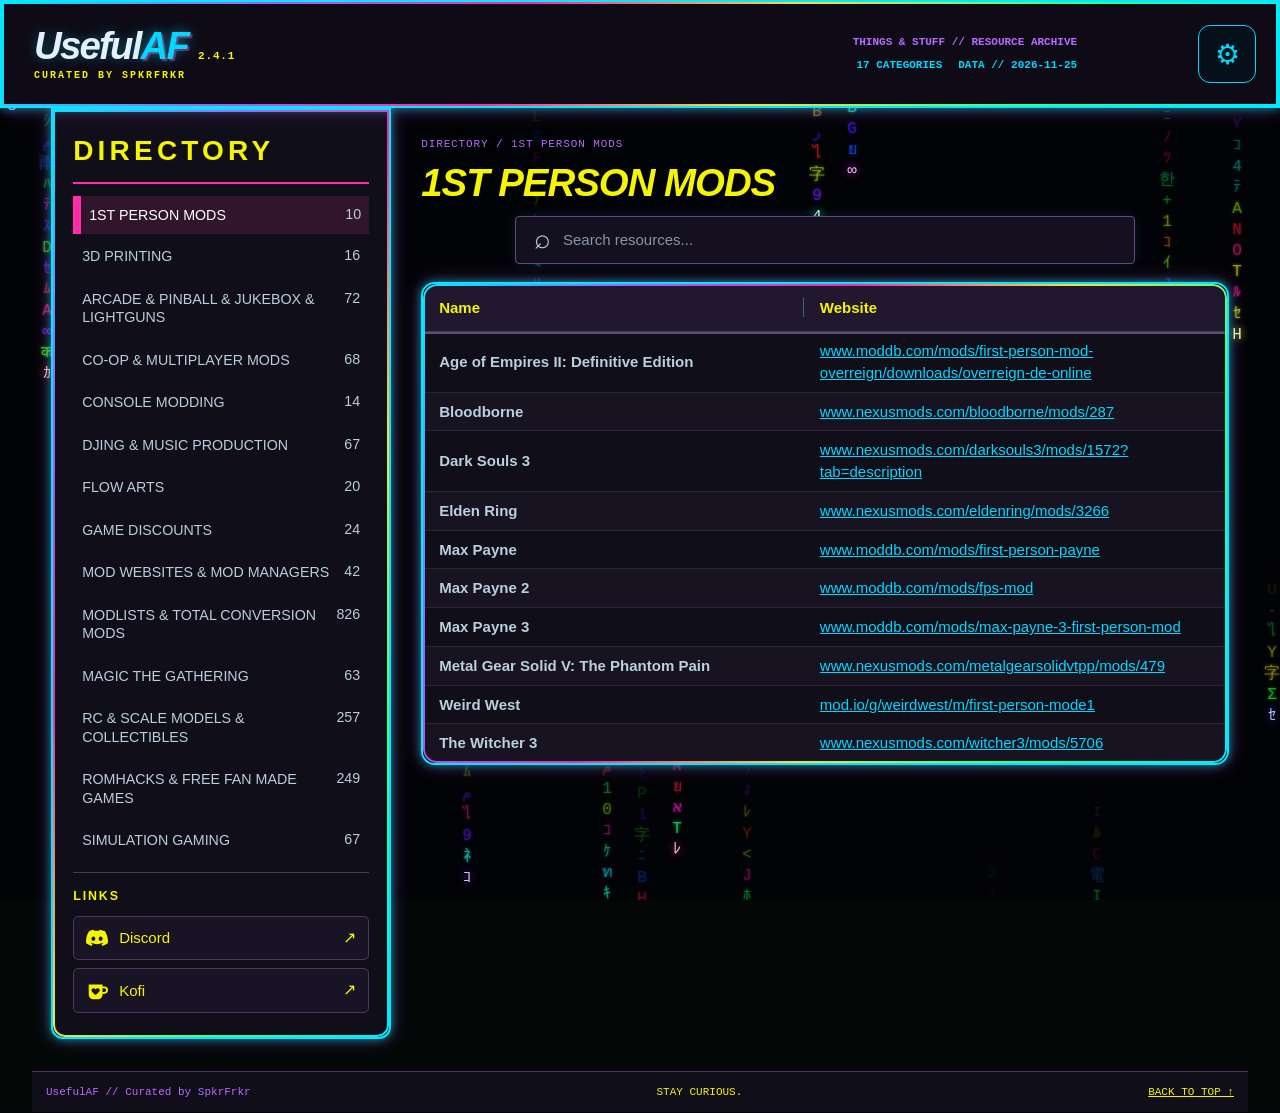
==== commit a5b61693: "Add files via upload" ====
--- a/index.html
+++ b/index.html
@@ -3,13 +3,14 @@
 <head>
 <meta charset="utf-8"><meta name="viewport" content="width=device-width, initial-scale=1">
 <meta name="theme-color" content="#080b14"><meta name="description" content="UsefulAF - Things &amp; Stuff - curated by SpkrFrkr.">
-<title>UsefulAF // Resource Grid</title><link rel="stylesheet" href="styles.css?v=2.1.5">
-</head>
+<title>UsefulAF // Resource Grid</title><link rel="stylesheet" href="styles.css?v=2.3.2">
+<link rel="icon" href="favicon.svg" type="image/svg+xml"><meta property="og:image" content="social-preview.png"><meta property="og:title" content="UsefulAF - Things &amp; Stuff"><meta property="og:description" content="A resource archive curated by SpkrFrkr."></head>
 <body>
+<canvas class="matrix-rain" id="matrixRain" aria-hidden="true"></canvas>
 <div class="scanlines" aria-hidden="true"></div>
 <header class="topbar">
-  <a class="brand" href="#top" aria-label="UsefulAF home"><span class="brand-stack"><span class="brand-line"><span class="brand-name">UsefulAF</span><span class="version-line" id="versionLabel">2.0.7</span></span><span class="brand-tagline">CURATED BY SPKRFRKR</span></span></a>
-  <div class="top-meta"><div class="status-line"><span class="live-dot"></span><span>DATABASE ONLINE</span><span class="record-total" id="totalCount">0 RECORDS</span></div></div>
+  <a class="brand" href="#top" aria-label="UsefulAF home"><span class="brand-stack"><span class="brand-line"><span class="brand-name">Useful<span class="brand-af">AF</span></span><span class="version-line" id="versionLabel">2.4.1</span></span><span class="brand-tagline">CURATED BY SPKRFRKR</span></span></a>
+  <div class="top-meta"><div class="status-line"><span class="archive-caption">THINGS &amp; STUFF // RESOURCE ARCHIVE</span><span id="categoryTotal"></span><span>DATA // 2026-11-25</span><span class="record-total" id="totalCount">0 RECORDS</span></div></div>
   <button id="settingsToggle" class="settings-icon" type="button" aria-expanded="false" aria-controls="settingsPanel" aria-label="Display settings">⚙</button>
 </header>
 <main id="top" class="shell">
@@ -18,9 +19,9 @@
     <nav id="sheetNav" aria-label="Database categories"></nav>
     <div class="social-links" aria-label="Community links">
       <div class="social-links-heading">LINKS</div>
-      <a class="social-link" href="https://discord.gg/WENhpGJUa9" target="_blank" rel="noopener noreferrer" aria-label="Filthy Casual on Discord">
+      <a class="social-link" href="https://discord.gg/WENhpGJUa9" target="_blank" rel="noopener noreferrer" aria-label="Discord">
         <svg class="social-logo" viewBox="0 0 127.14 96.36" aria-hidden="true" focusable="false"><path fill="currentColor" d="M104.4 8.3A102.4 102.4 0 0 0 79.1.5a70.5 70.5 0 0 0-3.2 6.5 94.4 94.4 0 0 0-28.5 0A70.5 70.5 0 0 0 44.2.5 102.4 102.4 0 0 0 18.9 8.3C2.9 32.1-1.4 55.3.8 78.1a103.3 103.3 0 0 0 31 15.7 76 76 0 0 0 6.6-10.8 66.8 66.8 0 0 1-10.4-5 53 53 0 0 0 2.6-2 73.2 73.2 0 0 0 65.9 0 53 53 0 0 0 2.6 2 66.8 66.8 0 0 1-10.4 5 76 76 0 0 0 6.6 10.8 103.3 103.3 0 0 0 31-15.7c2.6-26.5-4.4-49.5-18-69.8ZM42.5 64.3c-6.2 0-11.2-5.6-11.2-12.4s4.9-12.4 11.2-12.4c6.3 0 11.3 5.6 11.2 12.4 0 6.8-5 12.4-11.2 12.4Zm42.1 0c-6.2 0-11.2-5.6-11.2-12.4s4.9-12.4 11.2-12.4c6.3 0 11.3 5.6 11.2 12.4 0 6.8-5 12.4-11.2 12.4Z"/></svg>
-        <span>Filthy Casual</span><span class="social-arrow" aria-hidden="true">↗</span>
+        <span>Discord</span><span class="social-arrow" aria-hidden="true">↗</span>
       </a>
       <a class="social-link" href="https://ko-fi.com/spkrfrkr" target="_blank" rel="noopener noreferrer" aria-label="Kofi on Ko-fi">
         <svg class="social-logo" viewBox="0 0 24 24" aria-hidden="true" focusable="false"><path fill="currentColor" d="M3 5h15v2h2a4 4 0 0 1 0 8h-2v1a5 5 0 0 1-5 5H8a5 5 0 0 1-5-5V5Zm15 4v4h2a2 2 0 0 0 0-4h-2ZM8.3 9.1c-1.3 0-2.3 1-2.3 2.2 0 2.2 4.5 5.1 4.5 5.1s4.5-2.9 4.5-5.1c0-1.2-1-2.2-2.3-2.2-.9 0-1.7.5-2.2 1.2-.5-.7-1.3-1.2-2.2-1.2Z"/></svg>
@@ -29,7 +30,7 @@
     </div>
   </aside>
   <section class="workspace">
-    <div class="hero-line"><div><h1 id="pageTitle">ALL RESOURCES</h1><p id="pageDescription" hidden></p></div><div class="hero-stats"><strong id="recordCount">0</strong><span>VISIBLE ROWS</span></div></div>
+    <div id="breadcrumbs" class="breadcrumbs"></div><div class="hero-line"><div><h1 id="pageTitle">ALL RESOURCES</h1><p id="pageDescription" hidden></p></div><div class="hero-stats"><strong id="recordCount">0</strong><span>MATCHING ROWS</span></div></div>
     <div class="search-row"><label class="searchbox"><span>⌕</span><input id="searchInput" type="search" placeholder="Search resources..." aria-label="Search all resources" autocomplete="off"></label></div>
     <section id="settingsPanel" class="settings" hidden>
       <button id="resetSettings" class="control-btn reset" type="button">RESET DEFAULTS</button>
@@ -40,7 +41,7 @@
       <div id="emptyState" class="empty" hidden>NO MATCHES FOUND // TRY A DIFFERENT SEARCH TERM</div>
     </div>
   </section>
-</main>
-<script type="application/json" id="embeddedData">{"appName": "UsefulAF", "version": "2.1.5", "source": "UsefulAF - Website Version(10)(1).ods", "sourceRows": 1938, "contentRows": 1938, "blankRowsSkipped": 0, "duplicateCellsRemoved": 0, "sheets": [{"name": "1ST PERSON MODS", "headers": ["Game Title", "Link"], "rows": [["Age of Empires II: Definitive Edition", "https://www.moddb.com/mods/first-person-mod-overreign/downloads/overreign-de-online"], ["Bloodborne", "https://www.nexusmods.com/bloodborne/mods/287"], ["Dark Souls 3", "https://www.nexusmods.com/darksouls3/mods/1572?tab=description"], ["Elden Ring", "https://www.nexusmods.com/eldenring/mods/3266"], ["Max Payne", "https://www.moddb.com/mods/first-person-payne"], ["Max Payne 2", "https://www.moddb.com/mods/fps-mod"], ["Max Payne 3", "https://www.moddb.com/mods/max-payne-3-first-person-mod"], ["Metal Gear Solid V: The Phantom Pain", "https://www.nexusmods.com/metalgearsolidvtpp/mods/479"], ["Weird West", "https://mod.io/g/weirdwest/m/first-person-mode1"], ["The Witcher 3", "https://www.nexusmods.com/witcher3/mods/5706"]]}, {"name": "3D PRINTING", "headers": ["Resource", "Link", "Details"], "rows": [["Cults3D", "https://cults3d.com/"], ["Thingiverse", "https://www.thingiverse.com/"], ["STLfinder", "https://www.stlfinder.com/"], ["Cgtrader", "https://www.cgtrader.com/"], ["Pinshape", "https://pinshape.com/"], ["Yeggi", "https://www.yeggi.com/"], ["Thangs", "https://thangs.com/"], ["MyMiniFactory", "https://www.myminifactory.com/"], ["Printables", "https://www.printables.com/"], ["NOTEABLE PATREON PROJECTS"], ["LootBoxPlus", "https://www.patreon.com/cw/lootboxplus", "(starring 4ft Gundam, & a new one each year, only lowest tier is needed to get access)"], ["MechaAddict", "https://www.patreon.com/c/rockyq_mechaaddict"], ["MechTechAtelier", "https://www.patreon.com/c/MechTechAtelier"], ["MicroMecha", "https://www.patreon.com/c/micromecha"], ["NOTEABLE FIGURE PROJECTS"], ["Morphonauts", "https://morphonauts.com/"]]}, {"name": "ARCADE & PINBALL & JUKEBOX & LIGHTGUNS", "headers": ["Resource", "Link", "Specialties", "Shipping"], "rows": [["AB Video Arcades", "https://abvideoarcades.com/", "Retro multicade cabinets", "Ships from USA; destinations unverified"], ["American Gear Company", "https://americangearcompany.com/", "Custom arcade cabinets and game-room builds", "Request a shipping quote"], ["Arcade 1 Up", "https://arcade1up.com/", "Licensed home arcade and virtual pinball cabinets", "US store; check retailer for other regions"], ["Arcade Box", "https://arcadebox-games.com/", "Retro arcade machines and cabinets", "See shipping policy for destination coverage"], ["Arcade Classics", "https://arcadeclassics.myshopify.com/", "Classic-style arcade cabinets", "See store shipping policy"], ["Arcade Imagination", "https://www.arcadeimagination.com/", "Custom arcade cabinets and virtual pinball", "Shipping or pickup; confirm destination with seller"], ["Arcade ModUp", "https://arcademodup.com/", "Arcade1Up conversion kits, control panels and parts", "USA; request an international quote"], ["Arcade One", "https://arcade-one.com/", "Arcade PCs and frontend configurations", "Coverage unverified"], ["Arcade Systems UK", "https://arcadesystems.co.uk/", "Full-size and custom multicade cabinets", "Worldwide; delivery included on qualifying listings"], ["Arcades R Fun", "https://arcadesrfun.com/", "Custom upright and cocktail multicades", "Insured shipping; confirm destination with seller"], ["Arcooda", "https://www.arcooda.com", "Arcade and virtual pinball cabinets, monitors and components", "Request a freight quote"], ["ArkRocket", "https://www.arkrocket.com", "Jukeboxes, turntables and retro audio", "See policy for eligible destinations"], ["AtGames", "https://www.atgames.us", "Legends arcade cabinets, virtual pinball and accessories", "US storefront; see regional sellers elsewhere"], ["Blamcon", "https://blamcon.com", "Lightguns and tracking accessories", "Canada and USA confirmed; check other destinations"], ["Buy Stuff Arcades", "https://www.buystuffarcades.com/", "Arcade and virtual pinball mods, cabinets and accessories", "Canada and USA; check checkout for rates"], ["ClevelandSoftware", "https://www.clevelandsoftwaredesign.com", "Virtual pinball controller boards, solenoids and feedback kits", "Confirm destination with seller"], ["Custom Multicades", "https://custommulticades.com/", "Custom arcade cabinets and multicades", "Request a freight quote"], ["Custom-Arcades", "https://custom-arcades.nl/", "Custom arcade cabinets, virtual pinball and lightgun machines", "Netherlands; ask about other destinations"], ["CustomCades", "https://customcades.net", "Custom full-size and pedestal arcade cabinets", "US fabrication; ask about freight coverage"], ["DC Arcades", "https://www.dcarcades.com/", "Home multicade cabinets and game-room equipment", "See store shipping policy"], ["Digital Pinball", "https://digital-pinball.com/", "Virtual pinball hardware and digital products", "Digital items delivered online; hardware coverage varies"], ["DIY Arcade", "https://www.diyretroarcade.com/", "DIY arcade controls, wiring and cabinet parts", "USA; see international shipping FAQ"], ["Dream Arcades", "https://www.dreamarcades.com/", "Custom multicades and cocktail arcade tables", "Freight quote based on address and cabinet"], ["Electro Arcade", "https://electroarcade.com.au/", "Arcade cabinets, controllers and retro gaming gear", "Australia; international shipping paused per policy"], ["Extreme Home Arcades", "https://www.extremehomearcades.com/home.aspx", "Custom arcade cabinets, pedestals and cocktail tables", "Request a freight quote from Wisconsin"], ["Game Room Shop", "https://www.gameroomshop.com/", "Game-room furniture, arcade machines and pinball", "Destination and freight terms vary by product"], ["Game Room Solutions", "https://gameroomsolutions.com/", "Arcade cabinet kits, controls and virtual pinball kits", "Check policy or checkout for freight and destination"], ["Gen X Arcade", "https://www.genxarcade.com/", "Custom retro arcade cabinets", "Request a shipping quote"], ["GI Joel Gaming", "https://www.gijoelgaming.com/", "Arcade and virtual pinball mods and accessories", "USA and international; confirm destination"], ["Hyper Arcade Systems", "https://www.hyperarcadesystems.com/", "Configured drives for arcade and pinball frontends", "Coverage unverified"], ["Kris Cool Mod", "https://www.kriscoolmod.com/", "Virtual pinball upgrades, cabinet mods and backglasses", "Canada, USA and international"], ["M&P Amusement", "https://mpamusement.com", "New and refurbished commercial arcade and pinball machines", "LTL available to USA, Canada and Mexico; ask about other freight"], ["Monster Arcades", "https://www.monsterarcades.com/", "Custom upright, slimline and multiplayer arcades", "Request a freight quote"], ["N2Fun", "https://www.n2fun.com", "US-built multicades and home arcade equipment", "See store shipping policy"], ["North Coast Arcades", "https://www.northcoastarcades.com/", "Arcade cabinet plans, DIY builds and parts", "Digital plans delivered online; physical coverage unverified"], ["Paradox Arcades", "https://www.paradoxarcades.com/", "High-end made-to-order arcade cabinets", "Request a freight quote"], ["Phantom Arcades", "https://phantomarcades.com/", "Hand-built custom arcade cabinets and pedestals", "US builds; confirm freight destination"], ["Pinball King", "https://thepinballking.com/", "Custom virtual pinball machines", "USA; international shipping unavailable per FAQ"], ["Pinballia", "https://www.pinballia.com/", "Custom virtual pinball cabinets", "UK; ask for other destinations"], ["Polycade", "https://polycade.com/", "Wall-mounted arcade cabinets and gaming controls", "Check policy for current eligible destinations"], ["Quality Arcades", "https://www.qualityarcades.com/", "Multicade cabinets, including upright and cocktail models", "US freight; confirm destination and quote"], ["Rec Room Masters", "https://recroommasters.com/", "Arcade cabinet kits, controller decks and accessories", "Check policy for eligible destinations"], ["Rec Room World", "https://www.recroomworld.com/", "Virtual pinball machines and cocktail multicades", "Mainland USA; ask for other destinations"], ["Retro Gaming House", "https://www.retrogaminghouse.com/", "Retro arcade cabinets and home gaming equipment", "USA and international options; check policy"], ["Retro Replay Arcades", "https://www.retroreplayarcades.com/", "Custom retro arcade cabinets", "Contact seller for delivery coverage"], ["Retro Shooter", "https://retroshooter.com/", "Lightgun sets, sensors and shooting-game hardware", "International from China; regional stock varies"], ["Retro-Cade", "https://www.retro-cade.com/", "Custom arcade cabinets for homes and businesses", "USA; check freight terms"], ["Retrograde OS Gaming", "https://retrogradosgaming.com/", "Retro gaming builds and frontend configuration resources", "Coverage unverified"], ["Rpeg Electronics", "https://rpegelectronics.com/", "Karaoke jukebox systems, microphones and amplifiers", "Check policy for destination and freight"], ["RocOla", "https://www.rock-ola.com", "Jukeboxes, including classic CD and vinyl models", "USA curbside freight; ask about international and UK options"], ["SoundLeisure", "https://soundleisure.com", "Jukeboxes, including handmade vinyl, CD and digital models", "UK and international; quote outside mainland UK"], ["Suncoast Arcade", "https://www.suncoastarcade.com/", "Home multicades and retro arcade cabinets", "Check destination eligibility with seller"], ["Szabo’s Arcades", "https://www.szabosarcades.com/", "Custom arcade graphics, side art and cabinet decals", "Check checkout or contact seller for destination coverage"], ["T-molding", "https://www.t-molding.com/", "Cabinet edge trim, tools and installation supplies", "USA and international; rates in cart"], ["The Arcade Guys", "https://thearcadeguys.com/", "Home arcade cabinets and multicades", "Contact seller for freight coverage"], ["The Home Arcade", "https://thehomearcade.ca/", "Custom home arcade cabinets and multicades", "Freight quoted by seller"], ["Tulsa Arcades", "https://www.tulsaarcades.com/", "Arcade cabinet kits, mounting hardware and mods", "USA shipping or Tulsa pickup; check other destinations"], ["Ultimarc", "https://www.ultimarc.com/", "Arcade joysticks, button encoders and trackballs", "Ships from UK; check checkout for eligible destinations"], ["Unico", "https://www.unico-usa.com/", "Retro arcade cabinets, LCD monitors and controls", "USA only; no international delivery"], ["Upgrade Arcade", "https://upgradearcade.com/", "Arcade1Up upgrade kits and cabinet modifications", "Check checkout or contact seller for destination coverage"], ["VirtualPinball", "https://virtualpinball.com", "Full-size virtual pinball cabinets", "Mainland USA and international freight"], ["VirtuaPin", "https://virtuapin.net", "Virtual pinball cabinets, kits and controllers", "Freight or parcel shipping; confirm eligible destinations"], ["Visual Pinball", "https://visualpinball.net/", "Custom virtual pinball cabinets configured for Pinball FX", "US-built; ask about freight coverage"], ["VP Forums", "https://www.vpforums.org/", "Virtual pinball community, downloadable tables and setup guides", "Online resource"], ["X Arcade", "https://shop.xgaming.com/", "X-Arcade sticks, Tankstick controllers and cabinet hardware", "USA and eligible international destinations; varies by item"], ["GUIDES", "", "SPECIALTIES", "SHIPPING"], ["Raspberry Pi Jukebox", "https://www.instructables.com/DIY-Jukebox-With-Raspberry-Pi/", "DIY Raspberry Pi jukebox build guide", "Online guide"], ["Raspberry Pi Jukebox", "https://www.instructables.com/Raspberry-Pi-Jukebox/", "Raspberry Pi jukebox project tutorial", "Online guide"], ["Raspberry Pi Jukebox", "https://www.xda-developers.com/building-digital-jukebox-raspberry-pi/", "Raspberry Pi digital jukebox build article", "Online guide"], ["Raspberry Pi Cocktail Table", "https://blog.novacare.no/making-an-arcade-cocktail-table-raspberry-pi-3-build/", "DIY Raspberry Pi cocktail arcade cabinet guide", "Online guide"], ["RESOURCES", "", "SPECIALTIES", "SHIPPING"], ["Universal Video Game List", "https://www.uvlist.net/", "Video game database and collection tracking", "Online resource"]]}, {"name": "CO-OP & MULTIPLAYER MODS", "headers": ["Resource", "Link"], "rows": [["MULTI-GAME"], ["Nucleus CoOp", "https://nucleus-coop.github.io/"], ["ReadyM", "https://www.ready.mp/"], ["GAME SPECIFIC"], ["A Hat In Time", "https://steamcommunity.com/sharedfiles/filedetails/?id=1520888250"], ["Armored Core VI", "https://www.nexusmods.com/armoredcore6firesofrubicon/mods/3"], ["BeamNG", "https://github.com/TheHellBox/KISS-multiplayer"], ["BlackMesa", "https://github.com/ampreeT/SourceCoop"], ["Blade & Sorcery", "https://www.nexusmods.com/bladeandsorcery/mods/6888"], ["Bomb Rush Cyberfunk", "https://github.com/SlopCrew/SlopCrew"], ["Content Warning", "https://github.com/MaxWasUnavailable/Virality"], ["Crysis", "https://www.moddb.com/mods/crysis-co-op"], ["", "https://github.com/MikeCrossley/Crysis-Co-op"], ["Dark Messiah of Might and Magic", "https://www.moddb.com/mods/dark-messiah-co-op"], ["", "https://github.com/KingDavidW/DarkMessiah-Coop-Mod-Files"], ["Dark Souls Remastered", "https://www.nexusmods.com/darksoulsremastered/mods/899"], ["Dark Souls 3", "https://www.nexusmods.com/darksouls3/mods/1895"], ["Devil May Cry 5", "https://www.nexusmods.com/devilmaycry5/mods/353"], ["Doom 3", "https://www.moddb.com/mods/librecoop-dhewm3-coop"], ["Doom Eternal", "https://www.nexusmods.com/doometernal/mods/1062"], ["Dyson Sphere Program", "https://github.com/NebulaModTeam/nebula"], ["Elden Ring", "https://www.nexusmods.com/eldenring/mods/510"], ["The Elder Scrolls: Daggerfall", "https://github.com/EmptyBottleInc/DFU-Tanguy-Multiplayer/releases/tag/0.3"], ["The Elder Scrolls: Morrowind", "https://tes3mp.com/"], ["The Elder Scrolls: Oblivion", "https://www.nexusmods.com/oblivion/mods/40325?tab=description"], ["", "https://www.nexusmods.com/oblivion/mods/47303"], ["The Elder Scrolls: Skyrim", "https://skyrim-together.com/news"], ["", "https://www.nexusmods.com/skyrimspecialedition/mods/69993"], ["Fallout 2", "https://www.fonline-reloaded.net/"], ["", "https://fonline2.com/"], ["", "https://fonline3.com/"], ["", "https://fonline-aop.net/site/index.php"], ["Fallout 3", "https://github.com/foxtacles/vaultmp"], ["Fallout: New Vegas", "https://github.com/NVMP/ClientDistribution/releases/tag/4.75"], ["Gothic", "https://steamcommunity.com/sharedfiles/filedetails/?id=2982357924"], ["", "https://gothiccoop.com/"], ["", "https://gothic-online.com/"], ["Gothic 2", "https://steamcommunity.com/sharedfiles/filedetails/?id=2982365243"], ["Gothic 3", "https://www.nexusmods.com/gothic3/mods/1"], ["Grand Theft Auto III", "https://gtaconnected.com/downloads/"], ["Grand Theft Auto: Vice City", "https://www.moddb.com/mods/vc-2-players-mod"], ["Grand Theft Auto: San Andreas", "https://open.mp/"], ["Grand Theft Auto V", "https://ragecoop.com/#/"], ["", "https://github.com/RAGECOOP/RAGECOOP-V"], ["", "https://gitlab.com/cgmp/gta"], ["Hades", "https://github.com/SystematicSkid/HadesMP"], ["Hogwarts Legacy", "https://www.nexusmods.com/hogwartslegacy/mods/1378"], ["Hollow Knight", "https://github.com/Extremelyd1/HKMP"], ["", "https://github.com/themulhima/lumafly"], ["Kenshi", "https://github.com/nhoral/KenshiCoop"], ["Mount & Blade II: Bannerlord", "https://www.moddb.com/mods/bannerlord-online"], ["Noita", "https://github.com/IntQuant/noita_entangled_worlds"], ["", "https://github.com/soler91/noita-together"], ["Read Dead Redemption 2", "https://redm.net/"], ["Stalker: Call of Pripyat", "https://www.moddb.com/mods/x-ray-multiplayer-extension"], ["Stalker: Shadow of Chernobyl", "https://www.xrmpe.online/"], ["Sekiro", "https://www.nexusmods.com/sekiro/mods/577"], ["Starcraft & Brood Wars", "https://www.moddb.com/mods/starcraft-coop-campaign"], ["Star Trek Elite Force II", "https://www.moddb.com/mods/star-trek-elite-force-ii-coop-hazardmodding"], ["Star Wars Jedi Knight Jedi Academy", "https://www.moddb.com/mods/open-jedi-project-enhanced-universe"], ["Subnautica", "https://nitrox.rux.gg/"], ["Subnautica: Below Zero", "https://subnauticamultiplayer.com/"], ["Super Mario 64", "https://github.com/coop-deluxe/sm64coopdx/releases/tag/v1.2.1"], ["", "https://mods.sm64coopdx.com/mods/"], ["", "https://www.romhacking.net/hacks/1508/"], ["Return To Castle Wolfenstein", "https://www.rtcwcoop.com/"], ["MULTIPLAYER MOD MEGALIST"], ["", "https://docs.google.com/spreadsheets/d/e/2PACX-1vSV41AswEt3EpzSyd85YRVtoJaIIXWjtBy347dISJg4fs6xSNPqcgfsh76TxX_l-mnT7pjMlSqTW-87/pubhtml?urp=gmail_link"]]}, {"name": "CONSOLE MODDING", "headers": ["Resource", "Link"], "rows": [["SOURCES"], ["Wololo", "https://wololo.net/"], ["NINTENDO SNES MINI"], ["Hackchi2", "https://github.com/TeamShinkansen/Hakchi2-CE"], ["NINTENDO SWITCH"], ["Switch Hack Guide", "https://switch.hacks.guide/"], ["NINTENDO GAMECUBE"], ["M.2 loader Installation", "https://www.youtube.com/watch?v=1uxu8anymDg"], ["NINTENDO WII"], ["Wii Hacks Guide", "https://wii.hacks.guide/"], ["PC"], ["Transform Any PC into a Retro Gaming Console (Batocera Guide)", "https://retrogamecorps.com/2023/05/26/transform-any-pc-into-a-retro-gaming-console-batocera-guide/"], ["SONY PLAYSTATION CLASSIC ( mini ps1 remake )"], ["Classic Hacks Guide", "https://modmyclassic.com/"]]}, {"name": "DJING & MUSIC PRODUCTION", "headers": ["Software / Resource", "Link", "Platforms"], "rows": [["DAW ( DIGITAL AUDIO WORKSTATION )", "", "Platforms"], ["Ableton", "https://www.ableton.com/", "Windows & Mac"], ["Cakewalk Sonar", "https://www.cakewalk.com/", "Windows"], ["Cubase", "https://www.steinberg.net/cubase/", "Windows & Mac"], ["FLStudio", "https://fl.studio/", "Windows & Mac natively, Linux with Wine"], ["GarageBand", "https://www.apple.com/au/mac/garageband/", "Apple & iOS"], ["Logic", "https://www.apple.com/au/logic-pro/", "Apple & iOS"], ["Reason", "https://www.reasonstudios.com/", "Windows & Mac"], ["DJ TRACK SOURCES"], ["BandCamp", "https://bandcamp.com/"], ["Beatport", "https://www.beatport.com/"], ["JunoDownload", "https://www.junodownload.com/"], ["Soundcloud", "https://soundcloud.com/"], ["TraxSource", "https://www.traxsource.com/"], ["1001Tracklists", "https://www.1001tracklists.com/"], ["GEAR"], ["Allen & Heath", "https://www.allen-heath.com/"], ["ADJ ( AmericanDJ )", "https://www.adj.com/"], ["AlphaTheta", "https://alphatheta.com/"], ["AudioTechnica", "https://www.audio-technica.com/"], ["AvMaxx", "https://www.avmaxx.com/"], ["BlizzardPro", "https://www.blizzardpro.com/"], ["Boss", "https://www.boss.info/global/"], ["DenonDJ", "https://www.denondj.com/"], ["GeekStands", "https://geekstands.com/"], ["GuitarCenter", "https://www.guitarcenter.com/"], ["IDJnow", "https://www.idjnow.com/"], ["MusiciansFriend", "https://www.musiciansfriend.com/"], ["Numark", "https://www.numark.com/"], ["Pangolin", "https://pangolin.com/", "Lighting"], ["PioneerDJ", "https://www.pioneerdj.com/"], ["Rane", "https://www.rane.com/"], ["Reverb", "https://reverb.com/"], ["Roland", "https://www.roland.com/"], ["Shure", "https://www.shure.com/"], ["Sweetwater", "https://www.sweetwater.com/"], ["Tascam", "https://tascam.jp/int"], ["TechLED", "https://techledwall.com/", "Lighting"], ["Technics", "https://www.technics.com/global/"], ["Xlaser", "https://www.xlaser.com/", "Lighting"], ["ZzSounds", "https://www.zzounds.com/"], ["PLUGINS & SAMPLES"], ["AudioBlast", "https://www.audioblast.me/", "Plugins & samples"], ["Eventide", "https://www.eventideaudio.com/", "Plugins"], ["GhostHack", "https://www.ghosthack.de/", "Plugins & samples"], ["Helm", "https://tytel.org/helm/", "Plugins"], ["IllFormed ( DBGlitch )", "https://illformed.org/", "Plugins"], ["Izotope", "https://www.izotope.com/", "Plugins"], ["LennarDigital", "https://www.lennardigital.com/", "Plugins"], ["MrBillTunes", "https://mrbillstunes.com/", "Samples & tutorials specializing on Ableton"], ["NativeInstruments", "https://www.native-instruments.com/"], ["NoiseEngineering", "https://noiseengineering.us/", "Plugins & samples"], ["PluginBoutique", "https://www.pluginboutique.com/", "Plugins"], ["Red", "https://vst.unplug.red/", "Plugins"], ["Refx", "https://refx.com/", "Plugins"], ["SonicCharge", "https://soniccharge.com/", "Plugins"], ["SoundToys", "https://www.soundtoys.com/", "Plugins"], ["Splice", "https://splice.com/", "Plugins & samples"], ["U-He", "https://u-he.com/", "Plugins"], ["Valhalla", "https://valhalladsp.com/", "Plugins"], ["Vengeance", "https://www.vengeance-sound.com/", "Plugins & samples"], ["Xfer Records", "https://xferrecords.com/", "Plugins & samples"], ["Soniss", "https://sonniss.com/", "Samples"], ["TOOLS"], ["MixedInKey", "https://mixedinkey.com/"], ["PeteTongDJ Academy", "https://www.petetong-djacademy.com/"], ["Mixxx", "https://mixxx.org"]]}, {"name": "FLOW ARTS", "headers": ["Resource", "Link", "Specialties", "Shipping"], "rows": [["SHOP RESOURCES", "", "SPECIALTIES", "SHIPPING"], ["BonoboFlow", "https://bonoboflow.com", "Flow props and spinning accessories", "USA and international"], ["Dark-Monk", "https://dark-monk.com/", "Professional fire poi, staffs, hoops and hardware", "Check checkout for destination and item restrictions"], ["DrexFactor", "https://drexfactor.com", "Poi lessons, tutorials and performance resources", "Online resources; physical shipping unverified"], ["FireToys", "https://www.firetoys.com", "Circus, juggling, aerial and flow arts equipment", "USA and international to eligible destinations"], ["FlowToys", "https://flowtoys.com", "LED poi, staffs, juggling props and modular parts", "Check checkout for destination and battery restrictions"], ["GloFX", "https://glofx.com/", "Diffraction glasses, LED gloves and festival flow gear", "USA and eligible international destinations"], ["IgnisPixel", "https://ignispixel.com", "Programmable pixel poi, staffs and LED performance props", "Worldwide delivery; destination restrictions may apply"], ["Inspirate", "https://inspirate.pro/en", "Programmable LED props and performance equipment", "Check destination with seller"], ["InspyreFlowProps", "https://www.inspyreflowprops.com", "Custom flow props and specialty spinning equipment", "Check policy for destination and custom-order lead times"], ["Lanternsmith", "https://www.lanternsmith.com", "Poi heads, handles, tethers and modular flow parts", "Coverage unverified"], ["MoodHoops", "https://moodhoops.com", "LED hoops, poi and illuminated performance props", "USA including Alaska, Hawaii and territories; check other destinations"], ["NeoFlowArt", "https://neoflowart.com/", "Programmable LED pixel props for performance", "Worldwide; rates and duties vary"], ["NinjaPyrate", "https://ninjapyrate.com", "Carbon-fiber fire and practice staffs, poi and flow props", "Check checkout for destination and product restrictions"], ["PyroTerra", "https://pyroterra.com", "Professional LED and fire performance props", "Request destination availability from seller"], ["SacredFlowArt", "https://sacredflowart.com", "Dance hoops, LED props and flow arts accessories", "Ships to 150+ countries; rates vary"], ["SynergyFlowArts", "https://www.synergyflowarts.com", "Flow props, contact staffs and spinning equipment", "USA and international"], ["TheSpinsterz", "https://thespinsterz.com/", "Dance hoops, practice props and hoop accessories", "Check checkout for eligible destinations"], ["UltraPoi", "https://www.ultrapoi.com", "LED poi, orbitals and light-up spinning props", "Check destination and restrictions with seller"], ["FlowOnFire", "https://www.etsy.com/shop/FlowOnFire", "Handmade fire, LED and practice poi and custom props", "Etsy delivery options vary by listing and destination"]]}, {"name": "GAME DISCOUNTS", "headers": ["Resource", "Link", "Specialties / Key Types"], "rows": [["AllKeyShop", "https://www.allkeyshop.com/blog/", "Price comparison for PC game keys across stores and marketplaces"], ["Digiphile", "https://www.digiphile.co/", "Curated PC game bundles with Steam keys"], ["Eneba", "https://www.eneba.com/", "Third-party marketplace for PC and console keys, gift cards and wallet credit"], ["eStarLand", "https://www.estarland.com/", "New and used physical video games, consoles and trade-ins"], ["Fanatical", "https://www.fanatical.com/", "Publisher-sourced PC keys, mostly Steam, plus bundles and selected direct activation"], ["G2A", "https://www.g2a.com/", "Third-party marketplace for game keys, gift cards and subscriptions"], ["GameFly", "https://www.gamefly.com/", "Mail rental and used physical console game sales"], ["GamesRepublic", "https://gamesrepublic.com/", "PC digital game downloads and activation keys; current storefront availability unverified"], ["Gamivo", "https://www.gamivo.com/", "Third-party marketplace for game keys, DLC and platform gift cards"], ["GG-Deals", "https://gg.deals/", "PC deal comparison, price history and alerts across stores and keyshops"], ["GOG", "https://www.gog.com/", "DRM-free PC downloads and GOG library activation"], ["Green Man Gaming", "https://www.greenmangaming.com/", "Authorized PC game keys for Steam and other publisher launchers"], ["HRK Game", "https://www.hrkgame.com/", "PC game keys, DLC and wallet top-ups"], ["Humble Bundle", "https://www.humblebundle.com/", "PC game bundles and subscriptions, mainly Steam keys; some other platforms"], ["IndieGala", "https://www.indiegala.com", "PC bundles and individual game keys, primarily Steam"], ["Instant-Gaming", "https://www.instant-gaming.com/", "Discount digital PC and console keys, DLC and gift cards"], ["Is There Any Deal", "https://isthereanydeal.com/", "PC deal tracking and price history across authorized stores"], ["Kinguin", "https://www.kinguin.net/", "Third-party marketplace for PC and console keys, software and gift cards"], ["Loaded", "https://www.loaded.com/", "Discount PC and console activation codes and gift cards"], ["US Games Planet", "https://us.gamesplanet.com/", "Authorized PC downloads and keys for Steam and publisher launchers"], ["YUPLAY", "https://www.yuplay.com/", "Digital PC game keys, DLC and bundles; activation platform varies"], ["EXCLUSIVE PHYSICAL GAMES", "", "SPECIALTIES / KEY TYPES"], ["LimitedRunGames", "https://limitedrungames.com/", "Limited physical game editions and collector releases across consoles"], ["SuperRareGames", "https://superraregames.com/", "Limited physical indie game releases, especially Nintendo Switch"]]}, {"name": "MOD WEBSITES & MOD MANAGERS", "headers": ["Resource", "Link", "Details"], "rows": [["POPULAR SITES / SOURCES"], ["GameBanana", "https://gamebanana.com/"], ["GameFront", "https://www.gamefront.com/"], ["Hexium", "https://hexium.gg/"], ["Mod.IO", "https://mod.io/"], ["ModDB", "https://www.moddb.com/", "Multi-Game"], ["Modrinth", "https://modrinth.com/", "Minecraft"], ["NexusMods", "https://www.nexusmods.com/", "Multi-Game"], ["Thunderstore", "https://thunderstore.io/", "Multi-Game"], ["MOD LAUNCHERS & MANAGERS"], ["7D2D Mod Launcher", "https://7d2dmodlauncher.org/", "7 Days to Die"], ["ATLauncher", "https://atlauncher.com/", "Minecraft"], ["Baldurs Gate 3 Mod Manager", "https://bg3modmanager.net/", "Baldurs Gate 3"], ["Curseforge", "https://www.curseforge.com/", "Multi-Game"], ["Elden Mod Loader", "https://www.nexusmods.com/eldenring/mods/117", "Elden Ring"], ["Frosty", "https://frostymodmanager.net/", "Frostbite Engine Games"], ["Gale", "https://github.com/Kesomannen/gale/releases", "Thunderstore without Overwolf, Multi-game"], ["GDLauncher", "https://gdlauncher.com/", "Minecraft"], ["GenLauncher", "https://www.moddb.com/mods/genlauncher", "Command & Conquer – Generals: Zero Hour"], ["Irony", "https://bcssov.github.io/IronyModManager/", "Paradox games"], ["Kenshi-Mod-Manager", "https://github.com/millerscout/Kenshi-Mod-Manager", "Kenshi"], ["LaughingLeader’s Baldur’s Gate 3 Mod Manager", "https://github.com/LaughingLeader/BG3ModManager", "Baldurs Gate 3"], ["Libertas Launcher", "https://sourceforge.net/projects/libertaslauncher/", "Dawn of War II"], ["Lumafly ( Hollow Knight )", "https://themulhima.github.io/Lumafly/", "Hollow Knight"], ["Mod Organizer 2", "https://github.com/ModOrganizer2/modorganizer", "Multi-Game"], ["ModManager", "https://github.com/fluffy-mods/ModManager", "Multi-game w/ Steam integrations"], ["ModMyFactory", "https://github.com/Artentus/ModMyFactory", "Factorio"], ["ModSync", "https://deadlystream.com/files/file/2317-kotormodsync/", "Star Wars Knights of the Old Republic"], ["OpenModMan", "https://github.com/iquercorb/OpenModMan", "Multi-Game"], ["OpenModMan", "https://github.com/iquercorb/OpenModMan"], ["Primal Mod Installer", "https://downloads.fcmodding.com/all/mod-installer/", "Far Cry"], ["Prism Launcher", "https://prismlauncher.org/", "Minecraft"], ["R2modman", "https://thunderstore.io/package/ebkr/r2modman/", "Thunderstore without Overwolf, Multi-game"], ["RanDOOM", "https://github.com/johnsto/randoom", "DOOM"], ["ReSkate", "https://docs.reskate.dev/", "Skate (2025)"], ["SLAM", "https://github.com/halfmanbear/SLAM", "SymLink Advanced Mod-manager for DCS"], ["SneakBite", "https://www.nexusmods.com/metalgearsolidvtpp/mods/106 or alternatively https://github.com/topher-au/SnakeBite", "Metal Gear Solid V: The Phantom Pain"], ["Sonic Adventure Mod Manager", "https://github.com/X-Hax/SA-Mod-Manager", "Sonic Adventure"], ["Thunderstore", "https://www.overwolf.com/app/thunderstore-thunderstore_mod_manager", "Multi-Game"], ["TPackBuilder", "https://steamcommunity.com/sharedfiles/filedetails/?id=3446119263 or alternatively https://www.tmodloader.net/", "Terraria"], ["Vortex", "https://www.nexusmods.com/about/vortex", "Multi-Game"], ["Wabbajack", "https://www.wabbajack.org/", "Multi-Game"]]}, {"name": "MODLISTS & TOTAL CONVERSION MODS", "headers": ["Resource", "Link"], "rows": [["Age of Empires II: The Conquerors"], ["Age of Chivalry: Hegemony", "https://www.moddb.com/mods/age-of-chivalry-hegemony"], ["Age of Stainless Steel", "https://www.moddb.com/mods/age-of-stainless-steel"], ["Crusades", "https://www.moddb.com/mods/age-of-empires-ii-crusades"], ["Sengoku", "https://www.moddb.com/mods/sengoku-age-of-empires-2-total-conversion"], ["Age of Empires III"], ["Age of Pirates", "https://github.com/rostislavpeska/age-of-pirates"], ["Age of Empires III: The Asian Dynasties"], ["Wars of Liberty", "https://www.moddb.com/mods/aoe3wol"], ["Age of Empires III Definitive Edition"], ["Age of the World", "https://www.ageofempires.com/mods/details/126056/"], ["Arcanum: Of Steamworks and Magick Obscura"], ["Unofficial Arcanum Patch", "https://terra-arcanum.com/drog/uap.html"], ["ARMA 2"], ["Invasion 1944", "https://www.moddb.com/mods/invasion-19441"], ["Project Reality", "https://www.moddb.com/mods/project-reality-arma2"], ["ARMA 3"], ["Operation TREBUCHET ( Halo )", "https://steamcommunity.com/workshop/filedetails/?id=769440155"], ["Imperial Conquest – Warhammer 40k", "https://steamcommunity.com/sharedfiles/filedetails/?id=2161719492"], ["There is Only War ( Warhammer )", "https://steamcommunity.com/sharedfiles/filedetails/?id=1160452826"], ["ZEUS RTS + Missions", "https://steamcommunity.com/workshop/filedetails/?id=2932626341"], ["ARK: Survival Ascended"], ["Primal Chaos", "https://www.curseforge.com/ark-survival-ascended/mods/ark-primal-chaos"], ["Arx Fatalis"], ["Insanity Overhaul", "https://www.moddb.com/mods/arx-insanity-mod or alternatively https://arxinsanity.weebly.com/"], ["Battlefield 3"], ["BF3: Reality Mod", "https://bf3reality.com/"], ["BATTLETECH"], ["BattleTech: Advanced 3062", "https://www.bta3062.com/index.php?title=Main_Page"], ["Blade & Sorcery"], ["Realm of the Rings ( Lord of the Rings )", "https://www.nexusmods.com/bladeandsorcery/mods/11530"], ["The Outer Rim ( Star Wars )", "https://www.nexusmods.com/bladeandsorcery/mods/528"], ["Bloodborne"], ["Magnum Opus – Project Beast Update", "https://www.nexusmods.com/bloodborne/mods/16"], ["Bloodborne Enhanced", "https://www.nexusmods.com/bloodborne/mods/19?tab=description"], ["Call To Arms"], ["WarFighter Modification", "https://steamcommunity.com/sharedfiles/filedetails/?id=2777685314&searchtext="], ["The Silent Cartographer ( Halo )", "https://steamcommunity.com/workshop/filedetails/?id=2625618622"], ["Call to Arms – Gates of Hell: Osfront"], ["Indomitus ( Warhammer )", "https://steamcommunity.com/sharedfiles/filedetails/?id=3494196322&searchtext="], ["CoD WW3 REDUX", "https://steamcommunity.com/sharedfiles/filedetails/?id=3440346161&searchtext="], ["Civilization III"], ["Fallout: The Rebirth of Civilization", "https://forums.civfanatics.com/threads/fallout-the-rebirth-of-civilization.199196/"], ["Warhammer Fantasy 2.5", "https://forums.civfanatics.com/threads/warhammer-fantasy-mod-2-5.197452/"], ["Civilization IV: Beyond the Sword"], ["Fall from Heaven II", "https://forums.civfanatics.com/resources/fall-from-heaven-ii.1/"], ["Realism Invictus", "https://forums.civfanatics.com/resources/realism-invictus-full-version.28119/"], ["Dune Wars", "https://www.moddb.com/mods/dune-wars"], ["Warhammer: Heart of Chaos", "https://www.moddb.com/mods/warhammer-fantasy-battles-bts-beta-012e"], ["Civilization V"], ["Tryhard Trevor & Bismuth’s Pokemon Civilizations", "https://steamcommunity.com/workshop/filedetails/?id=684753475"], ["Pokemon Civilizations – Spooky Halloween", "https://forums.civfanatics.com/resources/pokemon-civilizations-spooky-halloween.31984/"], ["Pokemon Unit Modpack – Ultra Beasts", "https://forums.civfanatics.com/resources/pokemon-unit-modpack-ultra-beasts.31986/"], ["Civilizations of Warcraft", "https://steamcommunity.com/workshop/filedetails/?id=164781590"], ["Faerun", "https://steamcommunity.com/workshop/filedetails/?id=192754057"], ["Civilization V Improved", "https://forums.civfanatics.com/resources/civilization-v-improved-mod-bnw.30349/"], ["Vox Popul", "https://forums.civfanatics.com/threads/community-patch-how-to-install.528034/"], ["Lek Mod ( Total overhaul )", "https://docs.google.com/document/d/1CD_PFyqqlsJee9X5UDdQ0ml6rsLgCMSNFeCBAS2zNFA/edit?tab=t.0"], ["Civilization VI"], ["Zolaar’s StarWars", "https://steamcommunity.com/workshop/filedetails/?id=3145974414"], ["Command & Conquer : Remastered Collection"], ["Star Wars: Force Commander", "https://steamcommunity.com/sharedfiles/filedetails/?id=3840493848"], ["Command & Conquer – Generals: Zero Hour"], ["Evolution", "https://www.moddb.com/mods/command-and-conquer-generals-evolution"], ["XenoForce ( Gundam )", "https://www.moddb.com/mods/xenoforce"], ["Rise of the Reds", "https://www.moddb.com/mods/rise-of-the-reds"], ["Shockwave", "https://www.moddb.com/mods/cc-shockwave"], ["Tiberian Dawn Redux", "https://www.moddb.com/mods/command-conquer-tiberian-dawn-redux"], ["Command & Conquer – Tiberian Sun"], ["Tiberium Resurrection", "https://www.moddb.com/mods/tiberium-resurrection"], ["Tiberium Essence", "https://www.moddb.com/mods/tiberium-essence"], ["Command & Conquer – Renegade"], ["RenHD", "https://www.moddb.com/mods/renhd"], ["Command & Conquer – Red Alert 2"], ["Warhammer 40k: Red Alert", "https://www.moddb.com/mods/warhammer-40k-red-alert"], ["Command & Conquer – Red Alert 3"], ["Remix", "https://www.nexusmods.com/commandandconquerredalert3/mods/2"], ["Command & Conquer – Tiberium Wars"], ["Tiberium Wars: Firestorm", "https://www.moddb.com/mods/tiberium-wars-firestorm"], ["Tiberium Wars: Advanced", "https://www.moddb.com/mods/tiberium-wars-advanced"], ["Tiberium Essence", "https://www.moddb.com/mods/tiberium-essence"], ["Crimson East ( TBD )", "https://www.moddb.com/mods/crimson-east"], ["Project ReGenesis", "https://www.moddb.com/mods/project-regenesis"], ["Evolutions: RTS Evolved", "https://www.moddb.com/mods/halo-evolutions"], ["C&C 3: The Forgotten", "https://www.moddb.com/mods/cc-3-the-forgotten"], ["Command & Conquer – Tiberium Wars: Kane’s Wraith"], ["One Vision", "https://www.moddb.com/mods/cnc3-kw-one-vision"], ["Tiberium Dusk", "https://www.moddb.com/mods/tiberium-dusk"], ["Company of Heroes"], ["Star Wars Frontlines – The Galactic Civil War", "https://www.moddb.com/mods/starwars-frontlinesthe-galactic-civil-war"], ["Conan Exiles"], ["EEWA Guide", "https://steamcommunity.com/sharedfiles/filedetails/?id=3140818062"], ["*These 2 overhaul mods below work in synchrony*"], ["The Age of the Calamitous (AoC)", "https://anarious-productions.com/aoc-mod-conan-exiles/ or alternatively https://steamcommunity.com/sharedfiles/filedetails/?id=1113901982"], ["Endgame Extended Weapon Arsenal (EEWA)", "https://steamcommunity.com/sharedfiles/filedetails/?id=1734383367"], ["Crusader Kings II"], ["A Game of Thrones", "https://www.moddb.com/mods/crusader-kings-2-a-game-of-thrones-ck2agot"], ["Witcher Kings", "https://www.moddb.com/mods/the-witcher-kings"], ["Warhammer: Geheimnisnact – Legacy", "https://www.moddb.com/mods/warhammer-geheimnisnact-legacy"], ["Avatar – Four Nations Restored", "https://steamcommunity.com/sharedfiles/filedetails/?id=2113039890"], ["Warcraft: Guardians of Azeroth", "https://www.moddb.com/mods/warcraft-kings-of-azeroth"], ["Romance of the Three Kingdoms", "https://www.moddb.com/mods/romance-of-the-three-kingdoms"], ["Princes of Darkness", "https://www.moddb.com/mods/princes-of-darkness"], ["Crusader Kings III"], ["A Game of Thrones", "https://steamcommunity.com/sharedfiles/filedetails/?id=2962333032 or alternatively https://www.nexusmods.com/crusaderkings3/mods/45"], ["LOTR: Realms in Exile", "https://steamcommunity.com/sharedfiles/filedetails/?id=2291024373"], ["Elder Kings 2", "https://steamcommunity.com/sharedfiles/filedetails/?id=2887120253"], ["Shogunate", "https://steamcommunity.com/sharedfiles/filedetails/?id=2253278582"], ["The Fallen Eagle", "https://steamcommunity.com/sharedfiles/filedetails/?id=2243307127"], ["Princes of Darkness", "https://steamcommunity.com/sharedfiles/filedetails/?id=2216659254"], ["Warcraft: Guardians of Azeroth Reforged", "https://steamcommunity.com/sharedfiles/filedetails/?id=2949767945"], ["After the End", "https://steamcommunity.com/sharedfiles/filedetails/?id=3192256710"], ["Tales of Ireland", "https://steamcommunity.com/sharedfiles/filedetails/?id=2453915294"], ["The Witcher’s Realms", "https://steamcommunity.com/sharedfiles/filedetails/?id=2882431747"], ["Godherja", "https://steamcommunity.com/workshop/filedetails/?id=2326030123"], ["The Way of Kings", "https://steamcommunity.com/sharedfiles/filedetails/?id=2301341163"], ["Cyberpunk 2077"], ["Welcome to Night City", "https://next.nexusmods.com/cyberpunk2077/collections/iszwwe or alternatively https://www.wabbajack.org/modlist/CDPR_Modlists/CyberpunkTHING"], ["City of Dreams (Heavy Version)", "https://next.nexusmods.com/cyberpunk2077/collections/dfvt7o"], ["Night City Reborn", "https://next.nexusmods.com/cyberpunk2077/collections/rcuccp"], ["Ultraviolence ( NSFW )", "https://github.com/Gallahorn/Ultraviolence"], ["Chrome & Blood", "https://github.com/qcargile/Chrome-Blood/blob/main/README.md or https://www.nexusmods.com/cyberpunk2077/mods/20942"], ["Ghost Of The Grid", "https://www.nexusmods.com/cyberpunk2077/mods/22458 or https://theastralforge.com/ghost-of-the-grid/installation-guide/index/"], ["Project 2077", "https://github.com/munkee85/PROJECT-2077/blob/main/README.md or https://www.nexusmods.com/cyberpunk2077/mods/19807"], ["Dark Souls 2"], ["Seeker of Fire 2.0", "https://www.nexusmods.com/darksouls2/mods/978"], ["Augur of Darkness", "https://www.nexusmods.com/darksouls2/mods/850"], ["Tales of Drangleic", "https://www.nexusmods.com/darksouls2/mods/920"], ["Dark Souls 3"], ["The Convergence", "https://www.nexusmods.com/darksouls3/mods/672"], ["Archthrones", "https://www.nexusmods.com/darksouls3/mods/1765"], ["Cinders", "https://www.nexusmods.com/darksouls3/mods/310"], ["Daughters of Ash", "https://www.nexusmods.com/darksouls/mods/1524"], ["Champions Ashes", "https://www.nexusmods.com/darksouls3/mods/488"], ["Ashen Blood", "https://www.nexusmods.com/darksouls3/mods/1351?tab=description"], ["Dead Island"], ["Dead World", "https://www.nexusmods.com/deadisland/mods/73"], ["Dead Island Definitive Edition"], ["I Am Legion – Dead Island Definitive Edition", "https://www.nexusmods.com/deadisland/mods/52"], ["Deus Ex"], ["GMDX", "https://www.moddb.com/mods/gmdx"], ["The Nameless Mod", "https://www.moddb.com/mods/the-nameless-mod"], ["Deus Ex: Revision", "https://store.steampowered.com/app/397550/Deus_Ex_Revision/"], ["Nihilum", "https://www.moddb.com/mods/nihilum"], ["2027", "https://www.moddb.com/mods/2027"], ["DCS"], ["Currenthill Millsim", "https://www.currenthill.com/"], ["Diablo: Hellfire"], ["The Hell 2", "https://www.moddb.com/mods/diablo-the-hell-2"], ["Dragon Age: Origins"], ["Just A Humble Warden", "https://www.wabbajack.org/modlist/HumbleWarden/humble_warden or https://www.nexusmods.com/dragonage/mods/6108"], ["Year Of Blight", "https://www.modlists.net/docs/category/year-of-the-blight or https://www.modlists.net/docs/8yotb/Install"], ["Duke Nukem 3D"], ["Alien Armageddon", "https://www.moddb.com/mods/duke-nukem-alien-armageddon"], ["Forever 2013", "https://www.moddb.com/mods/duke-nukem-forever"], ["Dungeon Siege"], ["Ultima V: Lazarus ( Ultima V in the Dungeon Siege engine )", "https://www.moddb.com/mods/ultima-v-lazarus"], ["Dying Light"], ["I Am Legion – Return to Harran", "https://www.nexusmods.com/dyinglight/mods/128"], ["Dying Light 2"], ["I Am Legion Reborn – DL2 Overhaul", "https://www.nexusmods.com/dyinglight2/mods/46"], ["Easy Red 2"], ["Star Wars: Galactic Frontlines", "https://steamcommunity.com/sharedfiles/filedetails/?id=3745512156"], ["Elden Ring"], ["Garden of Eyes ( Premium overhaul with custom launcher )", "https://www.patreon.com/gardenofeyes"], ["GRACEBOURNE", "https://www.nexusmods.com/eldenring/mods/5207"], ["Reborn (Alpha)", "https://www.nexusmods.com/eldenring/mods/2202"], ["Reforged", "https://www.nexusmods.com/eldenring/mods/541"], ["The Convergence", "https://www.nexusmods.com/eldenring/mods/3419"], ["Unalloyed", "https://www.nexusmods.com/eldenring/mods/2335"], ["The Elder Scrolls: Morrowind"], ["Arcanum3D", "https://www.nexusmods.com/morrowind/mods/50319"], ["Artkwend", "https://sureai.net/games/arktwend/"], ["Myar Aranath", "https://sureai.net/games/myararanath/"], ["Starwind ( Star Wars )", "https://www.nexusmods.com/morrowind/mods/48909"], ["Starwind: Modded", "https://modding-openmw.com/lists/starwind-modded/"], ["Tamriel Rebuilt", "https://www.tamriel-rebuilt.org/"], ["Total Overhaul", "https://modding-openmw.com/lists/total-overhaul/"], ["Nerevar Moon-and-Star (NEMAS)", "https://www.nexusmods.com/morrowind/mods/58569"], ["Path of the Incarnate", "https://www.modlists.net/docs/6poti/Home"], ["Lost Prophecies", "https://github.com/Fropaccino/lostprophecies"], ["The Elder Scrolls: Oblivion"], ["Morrowblivion ( Morrowind remade inside of the Oblivion engine )", "https://www.morroblivion.com/"], ["Nehrim: At Fate’s Edge", "https://store.steampowered.com/app/1014940/Nehrim_At_Fates_Edge/"], ["The Elder Scrolls: Oblivion – Remastered"], ["A Painted World", "https://github.com/sasquatch678/A-Painted-World---Remastered/blob/main/README.md"], ["The Elder Scrolls: Skyrim"], ["Aldrnari", "https://www.wabbajack.org/modlist/wj-featured/aldrnari"], ["Call of Duty: Tamriel At War", "https://www.nexusmods.com/skyrimspecialedition/mods/149404?tab=description"], ["CharGrinn", "https://github.com/notsafeadults64/CharGrinn_Modlist/blob/main/README.md or https://www.nexusmods.com/skyrimspecialedition/mods/88287"], ["CharGrinn OSTIM ( NSFW )", "https://github.com/notsafeadults64/CharGrinn_Modlist/blob/main/README.md"], ["Curseadelica", "https://github.com/The-Animonculory/Curseadelica/blob/main/README.md"], ["DovahMeme", "https://www.nexusmods.com/skyrimspecialedition/mods/166714"], ["Dragonbreak", "https://github.com/Camora0/Wasteland-Reborn/blob/main/DragonbreakREADME.md"], ["Eldergleam", "https://github.com/CaptPandaYT/Eldergleam-NG/blob/main/README.md"], ["ElderTeej", "https://github.com/tpartridge89/ElderTeej/blob/main/README.md"], ["Elysium Remastered", "https://www.wabbajack.org/modlist/Elysium/elysium"], ["Enderal: Forgotten Stories", "https://store.steampowered.com/app/933480/Enderal_Forgotten_Stories/"], ["Happy Fun Times ( NSFW )", "https://github.com/NotTotal/Happy-fun-times"], ["Immersive & Adult ( NSFW )", "https://www.nexusmods.com/games/skyrimspecialedition/collections/xxsqm4"], ["Invicta", "https://www.nexusmods.com/skyrimspecialedition/mods/121359"], ["Journals Of Jyggalag ( NSFW )", "https://github.com/HerrSchtevie/Scrolls-of-Schtevie/wiki/Journals-of-Jyggalag-ReadMe"], ["Licentia – Next ( NSFW )", "https://github.com/akzar-dev/licentia"], ["Living Skyrim IV", "https://www.fgsmodlists.com/living-skyrim"], ["Lorerim", "https://lorerim.com/"], ["Lost Legacy", "https://github.com/Lost-Outpost/lost-legacy/blob/main/README.md"], ["Mages & Vikings", "https://github.com/nicolasbertolino/MagesAndVikings or alternatively https://www.nexusmods.com/skyrimspecialedition/mods/136238"], ["Masterstroke ( NSFW )", "https://www.fgsmodlists.com/masterstroke"], ["Merethic ( NSFW )", "https://github.com/iAmMe27/Merethic/blob/main/README.md"], ["N.Y.A. ( NSFW )", "https://github.com/Millionsfrost/N.Y.A-NSFW-Modlist-Skyrim/blob/main/N.Y.A-Skyrim-NSFW.md"], ["Nefaram ( NSFW )", "https://github.com/ConsolidatedSky/NEFARAM"], ["NGVO – Next Generation Visual Overhaul", "https://github.com/biggie-boss/NGVO/blob/main/README.md"], ["Nolvus", "https://www.nolvus.net/"], ["Skyblivion ( Oblivion remade inside of the Skyrim engine )", "https://skyblivion.com/"], ["Skyrim World of Tanks", "https://www.nexusmods.com/skyrimspecialedition/mods/131958?tab=description"], ["Twisted Skyrim ( NSFW )", "https://twistedskyrim.com/#overview or https://www.nexusmods.com/skyrimspecialedition/mods/132034"], ["Whispers Of Mara ( NSFW )", "https://raw.githubusercontent.com/Tvirus5087/WhispersOfMara/main/README.md"], ["Wunduniik", "https://theastralforge.com/wunduniik/installation-guide/index/"], ["KirbyKings ( NSFW )", "https://www.nexusmods.com/skyrimspecialedition/articles/11618"], ["Skywind ( Morrowind remade inside the Skyrim engine )", "https://tesrskywind.com/"], ["The Elder Scrolls: Skyrim VR"], ["Mad God Overhaul ( VR NSFW )", "https://www.nexusmods.com/skyrimspecialedition/mods/107333"], ["Tahrovin ( VR )", "https://github.com/iAmMe27/Tahrovin/blob/main/README.md"], ["Escape from Tarkov"], ["Single player Tarkov", "https://sp-tarkov.com/"], ["Single player Tarkov mods", "https://hub.sp-tarkov.com/"], ["Concavebark WIP SP Tarkov Modlist", "https://github.com/Concavebark/SPT-Modlist"], ["Falcon 4.0"], ["Falcon BMS", "https://www.falcon-bms.com/"], ["Faster Than Light"], ["Multiverse", "https://www.moddb.com/mods/ftl-multiverse"], ["Fallout Tactics: Brotherhood of Steel"], ["Fallout: Enclave", "https://www.moddb.com/mods/enclave-mod"], ["Fallout 2"], ["Fallout: Nevada", "https://www.nma-fallout.com/threads/fallout-nevada-extended.207311/"], ["Fallout 1.5: Resurrection", "https://resurrection.cz/en/"], ["Fallout Sonora/Dayglow", "https://github.com/RadMuravTeam/Fallout-Sonora-ENG or alternatively https://rutracker.org/forum/viewtopic.php?t=6345851 or alternatively https://fallout-nevada.ucoz.ru/index/fallout_sonora/0-59"], ["Fallout: Yesterday ( Fallout 3 in Fonline engine )", "https://www.nuclear-city.com/topic/284-fallout-yesterday/"], ["Olympus 2207", "https://www.nma-fallout.com/threads/olympus-2207-english-translation.220074/"], ["Fallout 3"], ["Rebirth Collection", "https://www.nexusmods.com/fallout3/mods/24966"], ["Fallout 3 & Fallout: New Vegas"], ["Tale of Two Wastelands", "https://www.youtube.com/watch?v=m_RYn1d3PpU or the alternative: https://thebestoftimes.moddinglinked.com/index.html"], ["Begin Again: A Tale Of Two Wastelands", "https://www.nexusmods.com/newvegas/mods/79547"], ["Fallout Wildcard", "https://www.nexusmods.com/newvegas/mods/85177"], ["Uranium Fever ( Hardcore Tale of Two Wastelands )", "https://uraniumfever.net/"], ["Fallout: New Vegas"], ["Fallout: New California", "https://www.moddb.com/mods/falloutprojectbrazil"], ["Star Wars: Open World ( TBD )", "https://www.moddb.com/mods/star-wars-open-world"], ["Viva New Vegas", "https://vivanewvegas.moddinglinked.com/"], ["The Frontier", "https://www.nexusmods.com/newvegas/mods/68009"], ["Fallout 4"], ["A Storywealth", "https://next.nexusmods.com/fallout4/collections/5atq9t"], ["Commonwealth of Decay", "https://www.nexusmods.com/fallout4/mods/60305"], ["Magnum Opus", "https://www.wabbajack.org/modlist/wj-featured/magnum_opus"], ["Life In The Ruins", "https://www.wabbajack.org/modlist/wj-featured/life_in_the_ruins"], ["Wasteland of Depravity ( NSFW )", "https://github.com/iAmMe27/WoD"], ["Wasteland Genesis ( NSFW )", "https://github.com/FirebirdGaming/Wasteland-Genesis or https://www.nexusmods.com/fallout4/mods/90429"], ["Nexar’s FO4 Curated Modlist 2025", "https://nexarplays.co.za/fallout4/"], ["Wasteland Reborn", "https://github.com/Camora0/Wasteland-Reborn/blob/main/README.md"], ["Anomaly", "https://github.com/NomadsReach/Fallout-Anomaly"], ["Fallout: London", "https://fallout4london.com/"], ["Fallout: Miami", "https://www.falloutmiami.com/"], ["Fallout: Cascadia", "https://www.falloutcascadia.com/"], ["Fallout: Vault 13 ( Fallout 1 in Fallout 4 engine )", "https://www.nexusmods.com/fallout4/mods/85307"], ["Fallout 4 VR"], ["Florine’s Fallout 4 VR", "https://github.com/FWDekker/fo4vr-modlist"], ["Mad God Overhaul VR", "https://www.nexusmods.com/fallout4/mods/78924"], ["Fallout 4 VR Essentials", "https://www.wabbajack.org/modlist/wj-featured/fo4vre"], ["Far Cry 3"], ["Far Cry 3 Reborn", "https://www.nexusmods.com/farcry3/mods/227"], ["Final Fantasy Tactics"], ["The Lion War", "https://ffhacktics.com/smf/index.php?PHPSESSID=tbg6lq0jcu4h55mm7t98je3rop&topic=12767.0"], ["Final Fantasy VII (7)"], ["7th Heaven / Echo S-7 ( includes voice acting)", "https://www.tsunamods.com/echo-s-7/"], ["Remako HD ( made to pair with 7th Heaven)", "https://www.moddb.com/mods/remako-hd-graphics-mod"], ["Final Fantasy VIII (8)"], ["Tonberry Mods Master List", "https://forums.qhimm.com/index.php?topic=17322.0"], ["Lunatic Pandora: Remaster", "https://forums.qhimm.com/index.php?topic=19218.0"], ["Final Fantasy IX (9)"], ["Moguri", "https://sites.google.com/view/moguri-mod/home?authuser=0"], ["Freespace Open Source"], ["The Babylon Project", "https://www.moddb.com/games/the-babylon-project or alternatively https://babylon.hard-light.net/"], ["Star Wars: The Original Trilogy", "https://www.moddb.com/mods/star-wars-the-original-trilogy-mod"], ["Gothic 2"], ["Graphics Overhaul", "https://www.nexusmods.com/gothic2/mods/4"], ["Yet Another Unofficial Patch", "https://forum.worldofplayers.de/forum/threads/1500856-PUBLICATION-Yet-Another-Unofficial-Patch-%28for-Gothic-II-NotR-Gold%29"], ["L’Hiver", "https://forum.worldofplayers.de/forum/threads/1524640-Release-Gothic-2-L-Hiver-1-1-English-Edition-2"], ["Legend of Ahssun Overhaul", "https://www.nexusmods.com/gothic2/mods/86"], ["The Chronicles Of Myrtana: Archolos", "https://store.steampowered.com/app/1467450/The_Chronicles_Of_Myrtana_Archolos/"], ["Gothic 3"], ["Modding Guide", "https://steamcommunity.com/sharedfiles/filedetails/?id=922996693"], ["Union+", "https://www.nexusmods.com/gothic3/mods/46"], ["Union+ English Translation Modpack", "https://www.nexusmods.com/gothic3/mods/32"], ["Community Story Project", "https://g3csp.de/en/"], ["Grand Theft Auto: San Andreas"], ["GTA Anderius: Alien City", "https://libertycity.net/files/gta-san-andreas/154748-gta-anderius-alien-city-modloader-support.html"], ["California Megamod", "https://www.moddb.com/mods/california-megamod"], ["Grand Theft Auto V"], ["FiveM ( Alternate multiplayer service for GTA V using custom / modded servers )", "https://fivem.net"], ["LCPDFR ( First responder overhaul )", "https://www.lcpdfr.com/lspdfr/index/"], ["Grid"], ["Grid Xtra", "https://www.moddb.com/mods/grid-xtra"], ["Grim Dawn"], ["Reign of Terror ( Diablo 1 & 2 )", "https://forums.crateentertainment.com/t/mod-reign-of-terror/35347"], ["GTFO"], ["Fatal Experiment 2", "https://thunderstore.io/c/gtfo/p/ProjectZaero/Fatal_Experiment_2/"], ["Half Life"], ["Half-Life: Caged", "https://store.steampowered.com/app/679990/HalfLife_Caged/"], ["MMod", "https://store.steampowered.com/app/1761270/HalfLife_MMod/"], ["Poke646: Anniversary Edition", "https://www.moddb.com/mods/poke646-anniversary-edition"], ["Paranoia", "https://www.moddb.com/mods/paranoia"], ["They Hunger", "https://www.moddb.com/mods/they-hunger"], ["Afraid of Monsters", "https://www.moddb.com/mods/afraid-of-monsters"], ["WANTED! The Western", "https://www.moddb.com/mods/wanted-the-western-mod-steam"], ["Gunman Chronicles", "https://www.moddb.com/games/gunman-chronicles"], ["Cry of Fear", "https://store.steampowered.com/app/223710/Cry_of_Fear/"], ["Halfquake Trilogy", "https://store.steampowered.com/app/644320/Halfquake_Trilogy/"], ["Natural Selection", "https://www.moddb.com/mods/natural-selection"], ["Timewarp", "https://www.moddb.com/mods/timewarp"], ["Half Life 2"], ["Age of Chivalry", "https://store.steampowered.com/app/17510/Age_of_Chivalry/"], ["Entropy: Zero", "https://store.steampowered.com/app/714070/Entropy__Zero/"], ["Entropy: Zero 2", "https://store.steampowered.com/app/1583720/Entropy__Zero_2/"], ["Year Long Alarm", "https://store.steampowered.com/app/747250/HalfLife_2_Year_Long_Alarm/"], ["Half Life 2: Episode Two"], ["Thunder’s Leaves", "https://www.moddb.com/mods/thunders-leaves"], ["Inhuman", "https://www.moddb.com/mods/inhuman"], ["Raising the Bar: Redus", "https://www.moddb.com/mods/half-life-2-raising-the-bar-redux"], ["Goreagulation", "https://www.moddb.com/mods/goreagulation"], ["Black Mesa ( Fan remake of Half-Life )"], ["Blue Shift", "https://steamcommunity.com/sharedfiles/filedetails/?id=2424633574"], ["Half-Life: Alyx"], ["Loco-motive", "https://steamcommunity.com/sharedfiles/filedetails/?id=2212946578&searchtext="], ["Post-Human", "https://steamcommunity.com/sharedfiles/filedetails/?id=2951332188&searchtext="], ["Re-Education", "https://steamcommunity.com/sharedfiles/filedetails/?id=2944449326&searchtext="], ["Storm Drain", "https://steamcommunity.com/sharedfiles/filedetails/?id=2118206906&searchtext="], ["The Undertow", "https://steamcommunity.com/sharedfiles/filedetails/?id=2875043828&searchtext="], ["Incursion", "https://steamcommunity.com/sharedfiles/filedetails/?id=2841548241&searchtext="], ["Levitation", "https://steamcommunity.com/workshop/filedetails/?id=2881604879"], ["C17YSCAPE", "https://steamcommunity.com/sharedfiles/filedetails/?id=2454772917"], ["Cornered", "https://steamcommunity.com/sharedfiles/filedetails/?id=2854954275&searchtext="], ["Overcharge", "https://steamcommunity.com/sharedfiles/filedetails/?id=2113083464&searchtext="], ["Goon Squad", "https://steamcommunity.com/sharedfiles/filedetails/?id=2239219663&searchtext="], ["From Here To There", "https://steamcommunity.com/workshop/filedetails/?id=2897256851"], ["Gunman Contracts – Chapter 1 – The Extraction", "https://steamcommunity.com/sharedfiles/filedetails/?id=2600534901"], ["Gunman Contracts – Chapter 2 – Art of War", "https://steamcommunity.com/sharedfiles/filedetails/?id=2730771410"], ["Halo: The Master Chief Collection"], ["Halo XL Collection", "https://steamcommunity.com/workshop/filedetails/?id=3137174576"], ["Gashnor’s Cursed Halo", "https://steamcommunity.com/sharedfiles/filedetails/?id=2898916793&searchtext="], ["Cursed Halo Again", "https://steamcommunity.com/sharedfiles/filedetails/?id=2962107814&searchtext="], ["Pimps at Sea", "https://steamcommunity.com/sharedfiles/filedetails/?id=3281390628&searchtext="], ["Resurrection Revamp", "https://steamcommunity.com/sharedfiles/filedetails/?id=2926129313&searchtext="], ["Project Reclaimer (all games in 1 engine)", "https://projectreclaimer.dev/"], ["Halo: Combat Evolved"], ["The Flood: Virulence", "https://www.moddb.com/mods/the-flood-virulence"], ["SPV3", "https://www.moddb.com/mods/spv3-for-halo-ce"], ["Covenant Edition", "https://www.moddb.com/mods/halo-covenant-edition"], ["Project Lumoria", "https://www.moddb.com/mods/project-lumoria"], ["Halo: Combat Evolved Anniversary"], ["Havoc Mod", "https://steamcommunity.com/sharedfiles/filedetails/?id=3211946647&searchtext="], ["Halo 3: ODST"], ["Halo New Covenant", "https://steamcommunity.com/sharedfiles/filedetails/?id=3097471761"], ["Halo 4"], ["Reflow", "https://steamcommunity.com/sharedfiles/filedetails/?id=2953301754&searchtext="], ["Halo Wars Definitive Edition"], ["Halo Wars Leader Overhaul", "https://www.moddb.com/mods/halo-wars-leader-overhaul-mod"], ["All The Units", "https://www.nexusmods.com/halowarsdefinitiveedition/mods/1?tab=description"], ["Hatred"], ["Hatred 1.666", "https://steamcommunity.com/sharedfiles/filedetails/?id=1942241858"], ["Hearts of Iron IV"], ["Hearts of Azeroth ( Warcraft )", "https://steamcommunity.com/sharedfiles/filedetails/?id=2643760708"], ["Lord of the Rings", "https://steamcommunity.com/sharedfiles/filedetails/?id=1314446921"], ["Old World Blues ( Fallout )", "https://steamcommunity.com/sharedfiles/filedetails/?id=2265420196"], ["The Road to 56", "https://steamcommunity.com/sharedfiles/filedetails/?id=820260968"], ["Star Wars: Project Valachord", "https://steamcommunity.com/sharedfiles/filedetails/?id=3091432977"], ["The Great War", "https://steamcommunity.com/sharedfiles/filedetails/?id=699709023"], ["End of a New Beginning", "https://steamcommunity.com/sharedfiles/filedetails/?id=2856963714"], ["The Fire Rises", "https://steamcommunity.com/workshop/filedetails/?id=3350890356"], ["The New Order: Last Days of Europe", "https://steamcommunity.com/sharedfiles/filedetails/?id=2438003901"], ["Pax Britannica: An Imperial Timeline", "https://steamcommunity.com/sharedfiles/filedetails/?id=2792132018"], ["Equestria at War", "https://steamcommunity.com/sharedfiles/filedetails/?id=1826643372"], ["Kaiserreich", "https://steamcommunity.com/sharedfiles/filedetails/?id=1521695605"], ["Cold War Iron Curtain: A World Divided", "https://steamcommunity.com/sharedfiles/filedetails/?id=1458561226"], ["Red Dusk", "https://steamcommunity.com/workshop/filedetails/?id=3314680066"], ["Millenium Dawn: A Modern Day", "https://steamcommunity.com/sharedfiles/filedetails/?id=2777392649"], ["Age of Imperialism", "https://steamcommunity.com/sharedfiles/filedetails/?id=2894079782"], ["Red Flood", "https://steamcommunity.com/workshop/filedetails/?id=2815832636"], ["Hollow Knight"], ["Hallownest-Vocalized", "https://github.com/Hallownest-Vocalized/Hallownest-Vocalized"], ["Pale Court", "https://github.com/PaleCourt/PaleCourt"], ["Homeworld Remastered"], ["Mobile Suit Gundam 0079-0083", "https://www.moddb.com/mods/hw2-remastered-mobile-suit-gundam-0079-0083 or alternatively https://steamcommunity.com/sharedfiles/filedetails/?id=880838239&searchtext="], ["Battlestar Galactica – Fleet Commander Remastered", "https://www.moddb.com/mods/battlestargalactica-fleetcommander"], ["FX:Galaxy – Last Stand", "https://steamcommunity.com/sharedfiles/filedetails/?id=423694988 or alternatively https://www.moddb.com/mods/fxgalaxy-hw3"], ["Gundam SEED Remastered", "https://steamcommunity.com/sharedfiles/filedetails/?id=682892645&searchtext=gundam"], ["Homeworld 2"], ["Draconian Empire", "https://www.moddb.com/mods/draconian-empire-mod"], ["Insurgency"], ["Operator", "https://www.moddb.com/mods/operator or alternatively https://steamcommunity.com/sharedfiles/filedetails/?id=491710390"], ["Insurgency: Sandstorm"], ["STAR WARS: Sagas", "https://www.moddb.com/mods/star-wars-sagas"], ["Kenshi"], ["Project Kathun ( Star Wars )", "https://steamcommunity.com/sharedfiles/filedetails/?id=2840444811"], ["MEGA Kaizo/UWE+", "https://steamcommunity.com/sharedfiles/filedetails/?id=2822248814"], ["Age of Blood & Sand", "https://steamcommunity.com/sharedfiles/filedetails/?id=1895554732"], ["Genesis", "https://steamcommunity.com/sharedfiles/filedetails/?id=2228579107"], ["Kingdom Hearts"], ["Re:Fined", "https://github.com/KH-ReFined/KH-ReFined/"], ["Knights of Honor"], ["Ultimate Edition HD Modpack", "https://www.moddb.com/mods/knights-of-honor-ultimate-mod"], ["Mass Effect: Legendary Edition"], ["alynnidalar Modlisttt & Guide", "https://docs.google.com/document/d/1TePmSsh9QJMNbUC0P1r-GeviLWEE2fegxj6IxXOswQ0/edit?tab=t.0#heading=h.q9j3l2spn9kc"], ["Max Payne"], ["True Matrix Total Conversion", "https://www.moddb.com/mods/true-matrix-total-conversion"], ["Mech Warrior 5: Mercenaries"], ["Mecha with Arco", "https://www.nexusmods.com/games/mechwarrior5mercenaries/collections/rgjttc/mods"], ["Men of War: Assault Squad 2"], ["ASV UMW 40k ( Warhammer )", "https://steamcommunity.com/sharedfiles/filedetails/?id=1589620185"], ["Hell Let Loose ( A mod for UMW40K )", "https://www.moddb.com/mods/hell-let-loose-a-mod-for-umw40k"], ["RobZ Realism", "https://steamcommunity.com/sharedfiles/filedetails/?id=610304528&searchtext="], ["CoD WW3", "https://steamcommunity.com/sharedfiles/filedetails/?id=569264526&searchtext="], ["Star Wars – Galaxy At War", "https://steamcommunity.com/sharedfiles/filedetails/?id=1942215746&searchtext= or alternatively https://www.moddb.com/mods/star-wars-gaw-mow"], ["Minecraft"], ["All The Mods 10", "https://www.curseforge.com/minecraft/modpacks/all-the-mods-10"], ["Better MC 2 Fabric", "https://modrinth.com/modpack/better-mc-fabric-bmc2"], ["Better MC 4 Forge", "https://www.curseforge.com/minecraft/modpacks/better-mc-forge-bmc4"], ["BigChadGuys No Cobblemon", "https://www.curseforge.com/minecraft/modpacks/bcgnc"], ["BigChadGuys w/Cobblemon", "https://www.curseforge.com/minecraft/modpacks/bcg or alternatively https://modrinth.com/modpack/bcg"], ["Cisco’s Fantasy Medieval RPG", "https://www.curseforge.com/minecraft/modpacks/ciscos-adventure-rpg-ultimate"], ["Cobblemon Offical Fabric", "https://www.curseforge.com/minecraft/modpacks/cobblemon-fabric"], ["Conquest Reforged Fabric", "https://modrinth.com/modpack/conquest-reforged-modpack or alternatively https://conquestreforged.com/"], ["Conquest Reforged Forge", "https://modrinth.com/modpack/conquest-reforged-modpack-(forge) or alternatively https://conquestreforged.com/"], ["Cursed Walking – A Modern Zombie Apocalypse", "https://www.curseforge.com/minecraft/modpacks/cursed-walking-a-modern-zombie-apocalypse"], ["Dungeons, Dragons and Space Shuttles", "https://www.curseforge.com/minecraft/modpacks/dungeons-dragons-and-space-shuttles"], ["FTB Evolution", "https://www.curseforge.com/minecraft/modpacks/ftb-evolution"], ["Immersed w/Shaders", "https://www.curseforge.com/minecraft/modpacks/immersed-with-shaders"], ["MineFortress", "https://www.curseforge.com/minecraft/mc-mods/minefortress-rts"], ["Prominence II RPG: Hasturian Era", "https://www.curseforge.com/minecraft/modpacks/prominence-2-rpg"], ["Reign of Nether", "https://www.curseforge.com/minecraft/mc-mods/reign-of-nether-rts-in-minecraft"], ["RLCraft", "https://www.curseforge.com/minecraft/modpacks/rlcraft"], ["Solo Leveling – Reawakening", "https://www.curseforge.com/minecraft/modpacks/solo-leveling-reawakening"], ["Mount & Blade: Warband"], ["Banner Kings", "https://www.nexusmods.com/mountandblade2bannerlord/mods/3826"], ["A World of Fire and Ice ( Game of Thrones )", "https://www.moddb.com/mods/a-world-of-ice-and-fire"], ["Star Wars Conquest", "https://steamcommunity.com/sharedfiles/filedetails/?id=742671195"], ["Star Wars Conquest Remastered", "https://www.moddb.com/mods/star-wars-conquest-remastered"], ["Warsword Conquest", "https://www.moddb.com/mods/warsword-conquest"], ["Paradigm Worlds", "https://www.moddb.com/mods/paradigm-worlds"], ["Perisno", "https://www.moddb.com/mods/perisno"], ["Floris", "https://www.nexusmods.com/mbwarband/mods/3489 or alternatively https://www.moddb.com/mods/floris-mod-pack"], ["Floris Evolved ( submod expansion )", "https://www.nexusmods.com/mbwarband/mods/6019 or alternatively https://www.moddb.com/mods/floris-evolved or alternatively https://steamcommunity.com/sharedfiles/filedetails/?id=582428582"], ["World of Vasnar", "https://www.moddb.com/mods/world-of-vasnar"], ["With Guns", "https://www.moddb.com/mods/with-guns"], ["Honour & Glory", "https://www.moddb.com/mods/honour-glory"], ["Extended Native : Calradia’s Borderlands", "https://www.moddb.com/mods/extended-native-calradias-borderlands"], ["Phantasy Calradia", "https://www.moddb.com/mods/phantasy-calradia"], ["The Triple Alliance – Paraguayan War", "https://www.moddb.com/mods/the-triple-alliance-paraguayan-war"], ["Berserk: Rebirth", "https://www.moddb.com/mods/rebirth-of-the-berserk"], ["1866 Western Remastered", "https://www.moddb.com/mods/1866-western-remastered"], ["Prophecy of Pendor", "https://www.moddb.com/mods/saxondragon or alternatively https://www.nexusmods.com/mbwarband/mods/3710 or alternatively https://steamcommunity.com/sharedfiles/filedetails/?id=875202420"], ["Gekokujo", "https://www.moddb.com/mods/gekokujo"], ["Persistent Lord of the Rings (PlotR)", "https://www.moddb.com/mods/persistent-lord-of-the-rings-plotr"], ["BannerPage", "https://www.moddb.com/mods/bannerpage"], ["TLD Overhaul", "https://www.moddb.com/mods/tld-overhaul"], ["Dark Horizons – A TLD Overhaul", "https://www.moddb.com/mods/dark-horizons-a-tld-overhaul"], ["Mount & Blade II: Bannerlord"], ["A Conquest for Dune (TBD Q3 2025)", "https://www.moddb.com/mods/a-conquest-for-dune"], ["Alliance (TBD)", "https://www.moddb.com/mods/alliance1"], ["Anno Domini 1259 ( 13th Century Europe )", "https://www.nexusmods.com/mountandblade2bannerlord/mods/4885"], ["Anno Domini 1259 Continued", "https://www.nexusmods.com/mountandblade2bannerlord/mods/6723"], ["cRPG", "https://www.moddb.com/mods/crpg"], ["Eagle Rising – Dawn of an Empire ( Calradic Antiquity )", "https://www.nexusmods.com/mountandblade2bannerlord/mods/2428"], ["Eastern Europe 1259", "https://www.nexusmods.com/mountandblade2bannerlord/mods/6724"], ["Empires of Europe 1100", "https://www.nexusmods.com/mountandblade2bannerlord/mods/4867"], ["Empires of Europe 1700", "https://www.nexusmods.com/mountandblade2bannerlord/mods/6733"], ["Kingdoms of Arda (TBD)", "https://www.moddb.com/mods/a-lord-of-the-rings-mod-kingdoms-of-arda"], ["Lord of the Rings | Full Invasion 3", "https://www.moddb.com/mods/filotr"], ["Realm of Thrones ( Game of Thrones )", "https://www.nexusmods.com/mountandblade2bannerlord/mods/2907"], ["Realms Forgotten ( Fantasy )", "https://www.nexusmods.com/mountandblade2bannerlord/mods/4455?tab=description"], ["Separatist Crisis ( Star Wars )", "https://www.nexusmods.com/mountandblade2bannerlord/mods/3488"], ["Shokuho", "https://steamcommunity.com/sharedfiles/filedetails/?id=3496296180 or alternatively https://www.nexusmods.com/mountandblade2bannerlord/mods/8417 or alternatively https://www.moddb.com/mods/shokuho"], ["The Land of Sika", "https://www.nexusmods.com/mountandblade2bannerlord/mods/4211"], ["The Old Realms ( Warhammer )", "https://www.moddb.com/mods/the-old-realms"], ["Three Kingdoms", "https://www.moddb.com/mods/three-kingdoms"], ["Tribes of Nebulon (TBD)", "https://www.moddb.com/mods/tribes-of-nebulon"], ["Victorian Era 1970", "https://www.moddb.com/mods/victorian-era-1870"], ["War For The Iron Throne – A Dance of Dragons (Game of Thrones )", "https://www.nexusmods.com/mountandblade2bannerlord/mods/6483"], ["Wheel of Time", "https://steamcommunity.com/sharedfiles/filedetails/?id=3251984526&searchtext=wheel+of+time"], ["Neverwinter Nights"], ["A Dance with Rogues 2.0"], ["Part 1", "https://neverwintervault.org/project/nwn1/module/dance-rogues-part-1-20-ee-compatible"], ["Part 2", "https://neverwintervault.org/project/nwn1/module/dance-rogues-part-two"], ["Swordflight"], ["Part 1", "https://neverwintervault.org/project/nwn1/module/swordflight-chapter-one"], ["Part 2", "https://neverwintervault.org/project/nwn1/module/swordflight-chapter-two"], ["Part 3", "https://neverwintervault.org/project/nwn1/module/swordflight-chapter-three"], ["Part 4", "https://neverwintervault.org/project/nwn1/module/swordflight-chapter-four"], ["Part 5", "https://neverwintervault.org/project/nwn1/module/swordflight-chapter-five"], ["The Aielund Saga Act IV: The Fall of Aielund"], ["Part 1", "https://neverwintervault.org/project/nwn1/module/aielund-saga-act-iv-fall-aielund-part-one"], ["Part 2", "https://neverwintervault.org/project/nwn1/module/aielund-saga-act-iv-fall-aielund-part-two"], ["Part 3", "https://neverwintervault.org/project/nwn1/module/aielund-saga-act-iv-fall-aielund-part-three"], ["Cormyrean Nights", "https://neverwintervault.org/project/nwn1/module/cormyrean-nights"], ["Runes of Blood", "https://neverwintervault.org/project/nwn1/module/runes-blood"], ["Demonheart ( NSFW )"], ["Part 1", "https://neverwintervault.org/project/nwn1/module/demonheart-prelude"], ["Part 2", "https://neverwintervault.org/project/nwn1/module/demonheart-chapter-i"], ["Part 3", "https://neverwintervault.org/project/nwn1/module/demonheart-chapter-ii"], ["A Tangled Web", "https://neverwintervault.org/project/nwn1/module/tangled-web-part-1-2"], ["The Wink & Kiss ( NSFW )"], ["Part 1", "https://neverwintervault.org/project/nwn1/module/wink-and-kiss"], ["Part 2", "https://neverwintervault.org/project/nwn1/module/wink-and-kiss-part-2"], ["Neverwinter Nights 2"], ["Untold Tales Of Tolkien: The Indanthrine Prince", "https://neverwintervault.org/project/nwn2/module/untold-tales-tolkien-indanthrine-prince-definitive-edition"], ["Untold Tales of Tolkien: The Umbral Abyss", "https://neverwintervault.org/project/nwn2/module/untold-tales-tolkien-umbral-abyss-0"], ["Baldurs Gate Reloaded ( Baldurs Gate remade in NWN2 engine )", "https://www.nexusmods.com/neverwinter2/mods/794"], ["Tales from the Lake of Sorrows"], ["Part 1", "https://neverwintervault.org/project/nwn2/module/sheep-and-stone"], ["Part 2", "https://neverwintervault.org/project/nwn2/module/caravan-club"], ["Part 3", "https://neverwintervault.org/project/nwn2/module/last-days-raven"], ["Part 4", "https://neverwintervault.org/project/nwn2/module/these-dark-days-waiting"], ["Part 5", "https://neverwintervault.org/project/nwn2/module/comes-strength"], ["A Fairy Tale", "https://neverwintervault.org/project/nwn2/module/fairy-tale"], ["Peak"], ["Peak Redux", "https://thunderstore.io/c/peak/p/SpkrFrkr/PEAK_REDUX/"], ["Pirates of the Caribbean"], ["New Horizons", "https://www.moddb.com/mods/new-horizons"], ["Portal 2"], ["Portal Reloaded", "https://store.steampowered.com/app/1255980/Portal_Reloaded/"], ["Portal Stories: Mel", "https://store.steampowered.com/app/317400/Portal_Stories_Mel/"], ["Portal: Revolution", "https://store.steampowered.com/app/601360/Portal_Revolution/"], ["Quake"], ["Arcane Dimensions", "https://www.moddb.com/mods/arcane-dimensions"], ["Slayer’s Testaments", "https://www.moddb.com/mods/slayers-testament"], ["Quake 1.5", "https://www.moddb.com/mods/quake-15"], ["REPO"], ["REPO REDUX", "https://thunderstore.io/c/repo/p/SpkrFrkr/REPO_REDUX/"], ["Return to Castle Wolfenstein"], ["RealRTCW", "https://store.steampowered.com/app/1379630/RealRTCW/"], ["Rimworld"], ["Ultimate Collection", "https://steamcommunity.com/sharedfiles/filedetails/?id=2976993124"], ["Phonics Warhammer 40K Mods", "https://steamcommunity.com/workshop/filedetails/?id=2891265603"], ["Vanilla Expanded", "https://steamcommunity.com/workshop/filedetails/?id=1884025115"], ["Save Our Ship 2", "https://steamcommunity.com/workshop/filedetails/?id=1909914131"], ["Medieval Overhaul", "https://steamcommunity.com/workshop/filedetails/?id=2553700067"], ["RimFactory Revived", "https://steamcommunity.com/sharedfiles/filedetails/?id=2033979700 or alternatively https://github.com/zymex22/Project-RimFactory-Revived"], ["RimWorld of Magic", "https://steamcommunity.com/workshop/filedetails/?id=1439291546"], ["Pokeworld ( Pokemon )", "https://steamcommunity.com/workshop/filedetails/?id=2652029657"], ["Risen 3: Titan Lords"], ["Risen 3 Enhanced Edition", "https://www.nexusmods.com/risen3/mods/6"], ["Stalker: Call of Pripyat"], ["Global War", "https://www.moddb.com/mods/global-war-english-translation-repack"], ["Call of Chernobyl", "https://www.nexusmods.com/stalkercallofchernobyl/mods/1 or alternatively https://www.moddb.com/mods/call-of-chernobyl"], ["Dead Air", "https://www.moddb.com/mods/dead-air"], ["Misery", "https://www.moddb.com/mods/stalker-misery"], ["True Stalker", "https://www.moddb.com/mods/true-stalker"], ["Spatial Anomaly", "https://www.moddb.com/mods/spatial-anomaly-update-4"], ["Stalker: Shadow of Chernobyl"], ["Lost Alpha", "https://www.moddb.com/mods/lost-alpha"], ["Autumn Aurora 2", "https://www.moddb.com/mods/autumn-aurora-compilation-mod"], ["STALKERSOUP", "https://www.moddb.com/mods/stalkersoup"], ["STALKERSOUP Forum", "https://stalkersoup.forumotion.com/"], ["Left to Die", "https://www.moddb.com/mods/left-to-die"], ["Sekiro"], ["Resurrection", "https://www.nexusmods.com/sekiro/mods/723"], ["Long May the Shadows Reflect", "https://www.nexusmods.com/sekiro/mods/603"], ["Starcraft"], ["The Long Lost Star Wars: Open Rebellion", "https://www.moddb.com/mods/the-long-lost-star-wars-mod-for-starcraft-open-rebellion"], ["Warcraft III: Starcraft TC", "https://www.moddb.com/mods/warcraft-iii-total-conversion"], ["Starcraft 2"], ["Before Darkness Falls", "https://www.moddb.com/mods/before-darkness-falls"], ["Starbound"], ["Frackin’ Universe", "https://steamcommunity.com/sharedfiles/filedetails/?id=729480149"], ["Stardew Valley"], ["Stardew Valley Expanded", "https://www.nexusmods.com/stardewvalley/mods/3753"], ["Pokefy", "https://www.nexusmods.com/stardewvalley/mods/2529"], ["Star Trek Armada II"], ["Fleet Operations", "https://www.fleetops.net/download or alternatively https://www.moddb.com/mods/star-trek-armada-ii-fleet-operations"], ["Star Trek Bridge Commander"], ["Bridge Commander Platinum Edition", "https://www.moddb.com/mods/bridge-commander-platinum-edition"], ["Bridge Commander Legacy", "https://www.moddb.com/mods/bridge-commander-legacy"], ["Quincentennial MOD 2_0", "https://www.moddb.com/mods/quincentennial-mod-2-0"], ["Star Wars Battlefront"], ["New Horizons", "https://www.moddb.com/mods/new-horizons3"], ["Star Wars Battlefront II ( 2005 )"], ["A New Frontier / works with The Dark Times mod below", "https://www.moddb.com/mods/star-wars-a-new-frontier"], ["Battlefront II – Expanded – The Post Endor Era", "https://www.moddb.com/mods/battlefront-ii-expanded-the-post-endor-era"], ["Battlefront Zero 5.0", "https://www.gamefront.com/games/star-wars-battlefront-2/file/battlefront-zero-2"], ["BATTLEFRONT-1035", "https://www.moddb.com/mods/battlefront-1035"], ["Expanded Conflicts", "https://www.moddb.com/mods/battlefront-ii-expanded-conflicts"], ["HD Remaster Project", "https://www.moddb.com/mods/hd-graphics-mod"], ["Homefront", "https://www.moddb.com/mods/star-wars-homefront"], ["Mike’s Battlefront 2 Mods & Maps Collection", "https://www.moddb.com/mods/mikes-battlefront-2-mods-maps-collection"], ["Order & Peace Era", "https://www.moddb.com/mods/battlefront-ii-order-and-peace-era-mod"], ["Republic Commando", "https://www.moddb.com/mods/republic-commando-battlefront"], ["Saga Edition", "https://www.moddb.com/mods/swsaga"], ["Star Wars Battlefront 2 Legends", "https://www.moddb.com/mods/star-wars-battlefront-2-legends-reboot"], ["Star Wars Battlefront 3 Legacy", "https://www.moddb.com/mods/star-wars-battlefront-iii-legacy"], ["Star Wars Battlefront Conversion Pack", "https://www.moddb.com/mods/star-wars-battlefront-conversion-pack"], ["The Dark Times", "https://www.moddb.com/mods/the-dark-times"], ["The Thrawn Trilogy", "https://www.moddb.com/mods/star-wars-battlefront-ii-the-thrawn-trilogy"], ["Star Wars Battlefront II ( EA 2017 )"], ["Battlefront +", "https://battlefront.plus/"], ["Kyber", "https://kyber.gg/"], ["Battlefront Expanded – Kyber", "https://www.nexusmods.com/starwarsbattlefront22017/mods/9291"], ["Battlefront Expanded –  Instant Action", "https://www.nexusmods.com/starwarsbattlefront22017/mods/11537"], ["Realistic Overhaul", "https://www.nexusmods.com/starwarsbattlefront22017/mods/10920?tab=description?"], ["Star Wars Empire at War Gold Pack"], ["Republic at War", "https://steamcommunity.com/sharedfiles/filedetails/?id=1129810972"], ["Awakening of the Rebellion", "https://steamcommunity.com/sharedfiles/filedetails/?id=1397421866 or alternatively https://www.moddb.com/mods/awakening-of-the-rebellion-2"], ["Stargate – Pegasus Chronicles", "https://steamcommunity.com/sharedfiles/filedetails/?id=1126880602&searchtext="], ["Empire at War: Remake 4.0", "https://steamcommunity.com/sharedfiles/filedetails/?id=1770851727&searchtext= or alternatively https://www.moddb.com/mods/empire-at-war-re"], ["Awakening of the Clone Wars", "https://steamcommunity.com/sharedfiles/filedetails/?id=3387971722&searchtext="], ["Rise of the Mandalorians", "https://steamcommunity.com/sharedfiles/filedetails/?id=1780988753&searchtext="], ["Humanity’s Retaliation ( Halo )( WIP keeping an eye on it)", "https://steamcommunity.com/sharedfiles/filedetails/?id=1886416517&searchtext="], ["Mass Effect at War: Continued", "https://www.moddb.com/mods/mass-effect-at-war-continued"], ["Mobile Suit Gundam: The One Year War ( TBD )", "https://www.moddb.com/mods/mobile-suit-gundam-the-one-year-war"], ["Legends Mod: The Clone Wars", "https://www.moddb.com/mods/legends-mod-the-clone-wars"], ["Empire at War Expanded: Fall of the Republic", "https://steamcommunity.com/sharedfiles/filedetails/?id=1976399102 or alternatively https://www.moddb.com/mods/star-wars-thrawns-revenge-iii"], ["EaWX: Thrawn’s Revenge", "https://steamcommunity.com/sharedfiles/filedetails/?id=1125571106 or alternatively https://www.moddb.com/mods/thrawns-revenge"], ["Submod – EaWX: Shield Penetration Submod for Thrawn’s Revenge & Fall of the Republic", "https://steamcommunity.com/sharedfiles/filedetails/?id=2083545253"], ["Empire at War Expanded: Revan's Revenge", "https://steamcommunity.com/sharedfiles/filedetails/?id=3417277973"], ["Empire at War (Browser edition, upgrades the engine entirely, other mods still work)", "https://www.playeaw.com/"], ["Star Wars Galactic Battlegrounds Saga"], ["Expanding Fronts", "https://www.moddb.com/mods/star-wars-galactic-battlegrounds-expanding-fronts"], ["Star Wars Jedi Knight Jedi Academy"], ["Movie Duels", "https://www.moddb.com/mods/movie-duels"], ["Movie Battles II", "https://www.moddb.com/mods/movie-battles-ii or alternatively https://www.moviebattles.org/"], ["Community Modlist", "https://jkhub.org/mods/jediacademy"], ["Open Jedi Project Enhanced Universe ( Includes Co-Op )", "https://www.moddb.com/mods/open-jedi-project-enhanced-universe"], ["Galactic Legacy", "https://www.moddb.com/mods/swgl"], ["OpenJK", "https://jkhub.org/files/file/3856-openjk-for-jedi-academy/"], ["Star Wars Jedi Knight Dark Forces II"], ["Jedi Knight Remastered", "https://www.moddb.com/mods/jedi-knight-remastered"], ["OpenJKDF2", "https://github.com/shinyquagsire23/OpenJKDF2"], ["Star Wars Jedi Knight Mysteries of the Sith"], ["Jedi Knight: Mysteries of the Sith Remastered", "https://www.moddb.com/mods/jedi-knight-mysteries-of-the-sith-remastered"], ["Star Wars Knights of the Old Republic"], ["Community Build", "https://kotor.neocities.org/modding/mod_builds/k1/full"], ["Star Wars Knights of the Old Republic 2"], ["Community Build", "https://kotor.neocities.org/modding/mod_builds/k2/full"], ["Star Wars X-Wing Alliance"], ["The TIE Fighter Total Conversion", "https://sites.google.com/view/tie-fighter-total-conversion/overview or alternatively https://www.moddb.com/mods/tie-fighter-total-conversion-tftc or alternatively https://www.xwaupgrade.com/"], ["Starfield"], ["Genesis ( Star Wars )", "https://genesismodlist.com/"], ["Star Wars Conversion 2025", "https://www.nexusmods.com/games/starfield/collections/yq3wpg"], ["Melius", "https://github.com/eljefe303030/Melius/blob/main/README.md"], ["Nasapunk EX", "https://github.com/Millionsfrost/N.Y.A-NSFW-Modlist-Skyrim/blob/main/Starfield-Nasa-Punk.md"], ["Constellation", "https://www.nexusmods.com/games/starfield/collections/npk3lv"], ["Odyssey – A True RPG", "https://www.nexusmods.com/games/starfield/collections/49slmk"], ["Stellaris Galaxy Edition"], ["Star Trek: New Horizons", "https://steamcommunity.com/sharedfiles/filedetails/?id=688086068&searchtext="], ["Star Trek: New Civilisations", "https://steamcommunity.com/sharedfiles/filedetails/?id=1886496498&searchtext="], ["Stargate Universe Reborn", "https://steamcommunity.com/sharedfiles/filedetails/?id=2452362450&searchtext="], ["Star Wars: Legacy of the Old Republic", "https://steamcommunity.com/sharedfiles/filedetails/?id=2791119024&searchtext="], ["Star Wars: New Dawn", "https://steamcommunity.com/sharedfiles/filedetails/?id=2583755721&searchtext="], ["Mass Effect A New Destiny", "https://steamcommunity.com/sharedfiles/filedetails/?id=3107320437&searchtext="], ["Mass Effect: Beyond the Relays ( TBD )", "https://www.moddb.com/mods/beyond-the-relays"], ["Warhammer 35M", "https://steamcommunity.com/sharedfiles/filedetails/?id=1218196255"], ["Sins of a Solar Empire: Rebellion"], ["Star Wars: Interregnum", "https://www.moddb.com/mods/star-wars-interregnum"], ["Sins of the Prophets ( Halo )", "https://www.moddb.com/mods/halo-sins-of-the-prophets"], ["Sins of New Eden: Rebirth ( Eve Online )", "https://www.moddb.com/mods/sins-of-new-eden-rebirth"], ["Star Trek Armada 3", "https://www.moddb.com/mods/star-trek-armada-3"], ["Sins of a Solar Empire II"], ["Star Wars: Interregnum II", "https://www.moddb.com/mods/star-wars-interregnum-ii"], ["Macross: Sins of a Solar Empire", "https://www.moddb.com/mods/macross-sins-of-the-protoculture"], ["Supreme Commander Forged Alliance"], ["Loud Project", "https://www.moddb.com/mods/loud-ai-supreme-commander-forged-alliance"], ["Squad"], ["Troopers ( Starship Troopers )", "https://steamcommunity.com/sharedfiles/filedetails/?id=2830905314"], ["Galactic Contention ( Star Wars )", "https://steamcommunity.com/sharedfiles/filedetails/?id=2428425228"], ["Thief 2"], ["T2X: Shadows of the Metal Age", "https://www.thief2x.com/"], ["The Lord of the Rings The Battle for Middle Earth 1 & 2 + The Rise of the Witch King"], ["Edain Mod", "https://www.moddb.com/mods/edain-mod"], ["Edain Unchained", "https://www.moddb.com/mods/edain-unchained"], ["Age of the Ring", "https://www.moddb.com/mods/the-horse-lords-a-total-modification-for-bfme"], ["The Battle for Tamriel ( Elder Scrolls )", "https://www.moddb.com/mods/the-elder-scrolls-the-battle-for-tamriel"], ["Terraria"], ["Terraria Overhaul", "https://www.nexusmods.com/terraria/mods/21"], ["Origins", "https://steamcommunity.com/sharedfiles/filedetails/?id=3375903288"], ["Thorium", "https://forums.terraria.org/index.php?threads/the-thorium-mod.40788/"], ["Calamity", "https://forums.terraria.org/index.php?threads/calamity-mod.44065/"], ["Calamity Fables", "https://steamcommunity.com/sharedfiles/filedetails/?id=3449156562"], ["The Stars Above", "https://steamcommunity.com/sharedfiles/filedetails/?id=2563862309&searchtext="], ["Remnants", "https://steamcommunity.com/sharedfiles/filedetails/?id=2861542679&searchtext="], ["The Legend of Zelda – A Link to Terraria", "https://www.nexusmods.com/terraria/mods/22"], ["Starlight River", "https://steamcommunity.com/sharedfiles/filedetails/?id=2984622072"], ["Catalyst", "https://steamcommunity.com/sharedfiles/filedetails/?id=2838015851&searchtext="], ["Terminator: Dark Fate – Defiance"], ["Terminator Overhaul", "https://www.nexusmods.com/terminatordarkfatedefiance/mods/38"], ["Total War: Rome"], ["Chivalry", "https://www.moddb.com/mods/chivalry-total-war"], ["Europa Barbarorum", "https://www.moddb.com/mods/europa-barbarorum"], ["Star Wars Total War", "https://www.moddb.com/mods/star-wars-total-war"], ["Total War: Rome Remastered"], ["Chivalry Remastered", "https://www.moddb.com/mods/chivalry-total-war-remastered"], ["RTR: Imperium Surrectum", "https://www.moddb.com/mods/rtr-imperium-surrectum or alternatively https://steamcommunity.com/sharedfiles/filedetails/?id=2487698001"], ["The Lord of the Rings", "https://www.moddb.com/mods/the-lord-of-the-rings-total-war-remaster"], ["Total War: Rome II"], ["Age of Bronze", "https://www.moddb.com/mods/age-of-bronze or alternatively https://steamcommunity.com/sharedfiles/filedetails/?id=605089563"], ["Constantine: Rise of Christianity", "https://www.moddb.com/mods/tetrarchy-civil-wars-311-ad or alternatively https://steamcommunity.com/sharedfiles/filedetails/?id=299700707"], ["Demetrios Poliorketes", "https://www.moddb.com/mods/demetrios-poliorketes"], ["New World", "https://steamcommunity.com/sharedfiles/filedetails/?id=2111912358"], ["Para Bellum", "https://steamcommunity.com/workshop/filedetails/?id=2010751524"], ["Wars Of The Gods", "https://steamcommunity.com/sharedfiles/filedetails/?id=193736354"], ["Divide Impera", "https://divideetimperamod.com/"], ["Total War: Rome II – Emperor Edition"], ["1207 AD – The Latinokratia", "https://steamcommunity.com/sharedfiles/filedetails/?id=3387932647"], ["Medieval II: Total War: Kingdoms"], ["Divide and Conquer ( Lord of the Rings )", "https://www.moddb.com/mods/divide-and-conquer"], ["Call of Warhammer: Beginning of The End Times ( Warhammer )", "https://www.moddb.com/mods/call-of-warhammer-beginning-of-the-end-times"], ["Broken Crescent", "https://www.moddb.com/mods/broken-crescent"], ["Europa Barbarorum 2", "https://www.europabarbarorum.com/ or alternatively https://www.moddb.com/mods/europa-barbarorum-2"], ["Insularis Draco", "https://www.moddb.com/mods/insularis-draco"], ["Tsardoms", "https://www.moddb.com/mods/tsardoms-total-war"], ["Steam & Steel", "https://www.moddb.com/mods/steam-and-steel-total-war"], ["Stainless Steel", "https://www.moddb.com/mods/stainless-steel"], ["Stainless Steel Historical Improvement Project", "https://www.moddb.com/mods/sship"], ["Lucium", "https://www.moddb.com/mods/lucium-total-war"], ["Hellenika", "https://www.moddb.com/mods/hellenika-total-war"], ["Warcraft: Total War", "https://www.moddb.com/mods/warcraft-total-war1"], ["Empire: Total War"], ["The American Revolution", "https://www.moddb.com/mods/the-american-revolution"], ["Empire II", "https://www.moddb.com/mods/empire-total-war-ii"], ["Imperial Splendour", "https://www.moddb.com/mods/imperial-splendour"], ["Pirates Über Alles", "https://www.moddb.com/mods/flaviuss"], ["Darthmod", "https://www.moddb.com/mods/darthmod-napoleon"], ["Total War: Attila"], ["Rise of Mordor", "https://www.moddb.com/mods/total-war-rise-of-mordor"], ["Terminus Imperium", "https://steamcommunity.com/sharedfiles/filedetails/?id=843171126"], ["Age of Vikings", "https://steamcommunity.com/sharedfiles/filedetails/?id=780572352"], ["Age of Justinian 555 2.0", "https://steamcommunity.com/sharedfiles/filedetails/?id=3293483560"], ["Ancient Empires 2.0", "https://steamcommunity.com/workshop/filedetails/?id=1385069240"], ["Classical Empires", "https://steamcommunity.com/workshop/filedetails/?id=2947787349"], ["Anno Domini", "https://www.moddb.com/mods/anno-domini-1051"], ["The Dawnless Days ( Lord of the Rings )", "https://www.nexusmods.com/totalwarattila/mods/1"], ["Warfare ( Combines Attila & Crusader Kings 3 )", "https://steamcommunity.com/sharedfiles/filedetails/?id=2977969008 or alternatively https://crusaderwars.com/"], ["Fireforged Empires", "https://steamcommunity.com/sharedfiles/filedetails/?id=2649271551"], ["Europa Perdita + Fall of the Eagles", "https://steamcommunity.com/workshop/filedetails/?id=652522434"], ["Medieval Kingdoms 1212", "https://steamcommunity.com/workshop/filedetails/?id=1431386494 or alternatively https://www.moddb.com/mods/medieval-kingdoms-total-war-attila-version"], ["Rome Era", "https://steamcommunity.com/workshop/filedetails/?id=2973843925"], ["Napolean: Total War"], ["Napoleonic Total War III", "https://www.moddb.com/mods/napoleonic-total-war-3"], ["Pike and Shot", "https://www.moddb.com/mods/pikeshot-total-war"], ["The Great War", "https://www.moddb.com/mods/the-great-war-mod"], ["Field Command", "https://www.moddb.com/mods/field-command-napoleon"], ["DarthMod", "https://www.moddb.com/mods/darthmod-napoleon"], ["Napoleonic & Victorian Era Chapters (1792-1878)", "https://www.moddb.com/mods/redhornet"], ["Total War: Shogun 2"], ["Pike and Shot II", "https://www.moddb.com/mods/pike-and-shot-ii-total-war"], ["Morning Sun", "https://www.moddb.com/mods/morning-sun"], ["The Last Alliance ( Lord of the Rings )", "https://www.moddb.com/mods/last-alliance-total-war"], ["FOTS", "https://www.moddb.com/mods/total-fots-series"], ["RUN THESE NEXT 2 TOGETHER"], ["Master Of Strategy", "https://steamcommunity.com/sharedfiles/filedetails/?id=922162886"], ["Strongholds Of The Samurai", "https://steamcommunity.com/workshop/filedetails/?id=1507645115"], ["Total War: Warhammer 3"], ["Radious ( This mod is split into several parts, and has custom submods )", "https://steamcommunity.com/sharedfiles/filedetails/?id=2791750313"], ["A Total War Saga: Throne of Britannia"], ["Conquest: 1066", "https://steamcommunity.com/sharedfiles/filedetails/?id=1900423572"], ["Shieldwall Overhaul: + The Population Update", "https://steamcommunity.com/sharedfiles/filedetails/?id=1747012157"], ["A Total War Saga: TROY"], ["A G O N Y", "https://steamcommunity.com/sharedfiles/filedetails/?id=2608733972"], ["Titanfall 2"], ["Northstar", "https://northstar.tf/ or alternatively https://github.com/R2Northstar"], ["Undertale"], ["Undertale Remastered", "https://www.moddb.com/mods/na29410"], ["Unreal Tournament 2004"], ["Out of Hell", "https://www.moddb.com/mods/out-of-hell"], ["Troopers: Dawn of Destiny", "https://www.moddb.com/mods/troopers-dawn-of-destiny"], ["Meta Ball", "https://www.moddb.com/mods/meta-ball"], ["Philip Muwanga’s Squad Commander", "https://www.moddb.com/mods/philip-muwangas-squad-commander"], ["Valheim"], ["SlowHeim", "https://thunderstore.io/c/valheim/p/config_this/SlowHeim_Modpack/"], ["Valheim City Builder", "https://old.thunderstore.io/c/valheim/p/RustyProductions/ValheimCityBuilder/ or alternatively https://www.nexusmods.com/valheim/mods/4613"], ["RtD MMO", "https://thunderstore.io/c/valheim/p/Soloredis/RtDMMO/"], ["Krumpac ( Premium project )", "https://thunderstore.io/c/valheim/p/Krumpac/Krumpac_Reforge_ModPack/"], ["V Rising"], ["BloodCraft", "https://thunderstore.io/c/v-rising/p/zfolmt/Bloodcraft/"], ["Warhammer 40K: Dawn of War"], ["Ultimate Apocalypse", "https://www.moddb.com/mods/ultimate-apocalypse-mod"], ["Unification", "https://www.nexusmods.com/warhammer40000dawnofwar/mods/340 or alternatively https://www.moddb.com/mods/unification-mod-dawn-of-war-soulstorm"], ["DOTAHAMMER", "https://www.moddb.com/mods/dawn-of-war-dotahammer"], ["Redux", "https://www.moddb.com/mods/eranthis-project"], ["DoWPro", "https://www.moddb.com/mods/dowpro"], ["Warhammer 40K: Dawn of War II"], ["Codex Edition", "https://www.moddb.com/mods/unofficial-codex-edition"], ["Elite", "https://www.moddb.com/mods/dawn-of-war-2-retribution-elite-mod or alternatively https://docs.google.com/document/d/1W_jPK9bOX7pQqs0p4MW7Bh4ubYcdDjba25mVKOuKX1Y/edit?tab=t.0"], ["Eternal", "https://www.moddb.com/mods/dawn-of-war-2-eternal"], ["Vengeance of the Blood Ravens", "https://www.moddb.com/mods/vengeance-of-the-blood-ravens"], ["Last Stand: Forgotten Emerald", "https://www.moddb.com/mods/last-stand-forgotten-emerald"], ["Final Stand: The Last Stand Overhaul", "https://www.moddb.com/mods/final-stand-mod-for-dow2-retribution"], ["Warhammer 40K: Dawn of War III"], ["Redux", "https://steamcommunity.com/sharedfiles/filedetails/?id=1536476791"], ["Warlords Battlecry III"], ["The Protectors of Etheria", "https://www.moddb.com/games/the-protectors"], ["Watch Dogs"], ["Epic Mod Pack", "https://www.nexusmods.com/watchdogs/mods/269"], ["Nextgen graphics Overhaul 2", "https://www.nexusmods.com/watchdogs/mods/128"], ["Natural City Merge", "https://www.nexusmods.com/watchdogs/mods/207"], ["Living City", "https://www.nexusmods.com/watchdogs/mods/81"], ["Watchdogs 2"], ["Watch Dogs 2 Extended", "https://www.nexusmods.com/watchdogs2/mods/82"], ["The Witcher 3"], ["HD Reworked Project", "https://www.nexusmods.com/witcher3/mods/1021"], ["HD Reworked Project NextGen Edition", "https://www.nexusmods.com/witcher3/mods/9963"], ["X3: Terran Conflict"], ["Star Wars LU (SWLU)", "https://www.moddb.com/mods/star-wars-lu-swlu"], ["X4: Foundations"], ["Star Wars Interworlds", "https://www.nexusmods.com/x4foundations/mods/349"], ["Rebirthed Mk2", "https://www.nexusmods.com/games/x4foundations/collections/skcb1g"], ["XCOM"], ["Long War", "https://www.nexusmods.com/xcom/mods/88"], ["XCOM 2"], ["Long War 2", "https://steamcommunity.com/sharedfiles/filedetails/?id=844674609"], ["Captain Katarn’s Star Wars", "https://steamcommunity.com/sharedfiles/filedetails?id=3191093841"], ["ZoranTheBear’s Warhammer 40k Mod Collection", "https://steamcommunity.com/sharedfiles/filedetails/?id=971281210"], ["Star Wars Overhaul", "https://steamcommunity.com/sharedfiles/filedetails/?id=3103531446"], ["WonkyGuy21’s Star Wars collection", "https://steamcommunity.com/sharedfiles/filedetails/?id=3459329527"], ["Star Wars Conversion", "https://steamcommunity.com/sharedfiles/filedetails/?id=3458714840"], ["Modpocalypse", "https://steamcommunity.com/sharedfiles/filedetails/?id=3461938481"], ["Odd S9: Season 9 Gameplay Collection", "https://steamcommunity.com/sharedfiles/filedetails/?id=3318001373"], ["xwynns Official Long War 2 Mod Pack", "https://steamcommunity.com/sharedfiles/filedetails/?id=910737331"]]}, {"name": "MAGIC THE GATHERING", "headers": ["Resource", "Link", "Details"], "rows": [["COMPETITIVE"], ["CEDH Decklist Database", "https://cedh-decklist-database.com/"], ["EDH Top 16", "https://edhtop16.com/"], ["MTG Top 8", "https://www.mtgtop8.com/"], ["EDH DECK BUILDING TOOLS"], ["EDH REC", "https://edhrec.com/"], ["Recommander", "https://recommander.cards/"], ["ScryFall", "https://scryfall.com/"], ["24/7 LIVE MTG JUDGE CHAT"], ["Ask A Judge", "https://chat.magicjudges.org/mtgrules/"], ["DECK BUILDING SITES"], ["Aetherhub", "https://aetherhub.com/"], ["Archidekt", "https://archidekt.com/"], ["Deck Stats", "https://deckstats.net/"], ["Grimoire Forge", "https://grimoireforge.com/"], ["Moxfield", "https://moxfield.com/"], ["MTG Brew", "https://www.mtgbrew.net/"], ["MTG Decks", "https://mtgdecks.net/"], ["MTG Goldfish", "https://www.mtggoldfish.com/"], ["Stackverk", "https://stackverk.com/"], ["TappedOut", "https://tappedout.net/"], ["TCG Stacked", "https://www.tcgstacked.com/"], ["Top Decked", "https://www.topdecked.com/"], ["KrakenTheMeta", "https://krakenthemeta.com/", "AI assisted deck building"], ["MTG Agents", "https://mtg-agents.com/", "AI assisted deck building"], ["ManaTap AI", "https://www.manatap.ai/", "AI assisted deck building"], ["WAYS TO PLAY"], ["MTG ARENA", "https://store.steampowered.com/app/2141910/Magic_The_Gathering_Arena/", "https://magic.wizards.com/en/mtgarena"], ["MTG Online", "https://www.mtgo.com/en/mtgo"], ["Spell Table", "https://spelltable.wizards.com/"], ["Cockatrice", "https://cockatrice.github.io/"], ["Xmage", "https://xmage.today"], ["Convoke", "https://convoke.games"], ["SHOPS"], ["Card Kingdom", "https://www.cardkingdom.com/"], ["Card Market", "https://www.cardmarket.com/"], ["Cool Stuff Inc", "https://www.coolstuffinc.com/"], ["Star City Games", "https://starcitygames.com/"], ["TCG Player", "https://www.tcgplayer.com/"], ["PROXIES"], ["Bootleg Mage", "https://bootlegmage.com/"], ["MPCfill", "https://mpcfill.com/"], ["MTG print", "https://mtgprint.net/"], ["MTG proxy", "https://www.mtgproxy.com/"], ["Mythic Black Core", "https://www.mythicblackcore.com/"], ["Print MTG", "https://printmtg.com/"], ["Printing Proxies", "https://www.printingproxies.com/"], ["Proxxied", "https://proxxied.com/"], ["Proxy Printers", "https://proxyprinters.com/"], ["ProxyKing", "https://proxyking.biz/"], ["TOOLS"], ["CardForge", "https://github.com/Card-Forge/forge"], ["DeckCheck", "https://deckcheck.co/"], ["EDH Power Level", "https://edhpowerlevel.com/"], ["EDHcheck", "https://edhcheck.com", "bracket level scanner"], ["Krarkulator", "https://github.com/MasiaVittorio/krarkulator", "Calculates combos with Krark/ Sakashima in EDH"], ["Life Counter", "https://lifecounter.app/"], ["MTG Assist", "https://www.mtgassist.com/index.php"], ["MTG Counter.Life", "https://www.mtgcounter.life/"], ["Mythic Spoiler", "https://www.mythicspoiler.com/", "Spoilers for new sets"], ["Planechase Simulator", "https://www.mtg-planechase-simulator.com/"], ["Scroll Vault", "https://scrollvault.net/"], ["Scryfall", "https://scryfall.com/"]]}, {"name": "RC & SCALE MODELS & COLLECTIBLES", "headers": ["Resource", "Link", "Specialties", "Shipping"], "rows": [["Review model kits before you buy here", "", "SPECIALTIES", "SHIPPING"], ["Dalong", "https://www.dalong.net/reviews/index_e.htm", "Anime / pop culture focused", "Online reference"], ["Scalemates", "https://www.scalemates.com", "Every type of model", "Online database; marketplace sellers set delivery"], ["TOOL & MATERIAL FOCUSED", "", "SPECIALTIES", "SHIPPING"], ["AK Interactive", "https://ak-interactive.com/", "International to eligible destinations; paint restrictions may apply Scale model paints, weathering products and tools", "Spain and eligible international destinations; paint restrictions apply"], ["Alclad", "https://alclad2.com/", "Via retailers; shipping varies by seller Metallic lacquer finishes, primers and clear coats", "Via retailers; seller coverage varies"], ["Citadel Colour", "https://citadelcolour.com/", "Via regional Warhammer stores and stockists Warhammer miniature paints and painting supplies", "Via regional Warhammer stores and stockists"], ["Dspiae", "https://dspiaestore.com/", "International to many countries; check checkout Precision hobby cutters, sanding tools and modeling accessories", "International to many countries"], ["Evan Designs", "https://evandesigns.com/", "USA and international; rates vary by destination Miniature LEDs, wiring and model lighting kits", "USA and international"], ["Gaahleeri", "https://www.gaahleri.com/", "Destination and warehouse options vary; check checkout Airbrushes, compressors and airbrush paints", "USA and select European and other regional markets"], ["Godhand", "https://www.godhandusa.store/", "Contiguous USA confirmed; other destinations unverified Precision nippers, files and hand tools for model kits", "Contiguous USA confirmed"], ["GunPrimer", "https://www.gunprimer.com/", "International to listed countries and regions Gunpla sanding, polishing and surface-finishing tools", "International to listed countries and regions"], ["Madworks", "https://www.madworks.tw/", "Via regional distributors and retailers Modeling tools, paints and aftermarket detailing", "Via regional distributors and retailers"], ["Monument Hobbies", "https://monumenthobbies.com/", "USA and international from Arizona; separate EU shop Pro Acryl miniature paints, brushes and hobby supplies", "USA and international from Arizona; separate EU shop"], ["Mr Hobby", "https://www.mr-hobby.com/", "Via Japanese and international distributors Mr. Color paints, primers, solvents and modeling tools", "Via Japanese and international distributors"], ["Mr Paint", "https://mrpaint.sk/", "Via regional stockists; direct shipping coverage unverified Scale model airbrush paints, primers and finishes", "Via regional stockists"], ["Ray Studio", "https://raystudio.shop", "International to destinations listed in shipping policy Precision nippers, sanding products and modeling tools", "International to listed destinations"], ["Vallejo", "https://acrylicosvallejo.com/", "Via regional distributors and retailers Acrylic paints, primers and weathering products", "Via regional distributors and retailers"], ["VARIOUS SHOPS (Many carry multiple hobbies & ship internationally)", "", "LOCATION & SPECIALIZATIONS", "SHIPPING"], ["1001Hobbies UK", "https://www.1001hobbies.co.uk/", "Scale models, figures & hobby supplies", "UK and international through regional storefronts"], ["1999 HobbySearch", "https://www.1999.co.jp/eng/", "Japan (model kits, figures & model railways)", "International to listed countries"], ["Amazon", "https://www.amazon.com/", "USA (marketplace for models, RC, collectibles & supplies)", "Varies by seller and item"], ["AmiAmi", "https://www.amiami.com/eng/", "Japan (anime figures, model kits & character goods)", "Worldwide, item restrictions apply"], ["AnimeGami", "https://animegami.co.uk/", "UK (anime figures & collectibles)", "Current delivery coverage unverified"], ["AZToyHobby", "https://aztoyhobby.com/", "USA (Gunpla, model kits & hobby tools)", "USA and listed territories"], ["DreamersVault", "https://www.dreamersvault.com/", "USA, Minnesota (TCG, model kits & supplies)", "No destination list verified"], ["GalacticToys", "https://galactictoys.com/", "USA, Michigan (anime collectibles, model kits & TCG)", "USA and Canada"], ["GameNerdz", "https://www.gamenerdz.com/", "USA (board games, TCG & tabletop miniatures)", "USA only"], ["GoblinHobbies", "https://goblinhobbies.com/", "Miniature painting tools and texture stamps", "USA, EU, Norway, Iceland and Switzerland"], ["GobotStore", "https://gobotstore.com/", "Robot figures, mecha collectibles & model kits", "International from China, including Canada, EU and Peru"], ["GundamCentralShop", "https://gundamcentralshop.com/", "Third-party Gundam and mecha kits, accessories & display bases", "International delivery available"], ["Gundamit", "https://gundamit.com/", "China (third-party mecha kits, figures & collectibles)", "International from China"], ["GundamMad UK", "https://www.gundammad.co.uk/", "UK (Gunpla and Japanese hobby kits)", "UK domestic delivery confirmed"], ["GundamMaker", "https://gundamaker.com/", "Gunpla and third-party mecha model kits", "Worldwide"], ["GundamModelCenter", "https://www.gundammodelcenter.com/", "Gundam and third-party mecha model kits", "Destination coverage unverified"], ["GundamPlaceStore", "https://gundamplacestore.com/", "USA, Georgia (Gunpla, figures, tabletop games & model supplies)", "USA and international"], ["GundamPlanet", "https://www.gundamplanet.com/", "USA, New Jersey (Gunpla, mecha kits & tools)", "USA and listed US territories"], ["GundamPros", "https://www.gundampros.shop/", "USA, Massachusetts (Gunpla, model kits & tools)", "USA confirmed; aerosol paints travel by ground"], ["GundamShop UK", "https://www.gundamshop.uk/", "UK (Gunpla & hobby supplies, linked site returned 404)", "Linked storefront unavailable; delivery unverified"], ["Gunpla UK", "https://www.gunpla.co.uk/", "UK (Gunpla and model kits)", "UK and international"], ["GunplaSan UK", "https://www.gunplasan.co.uk/", "UK (Gunpla and mecha model kits)", "UK and worldwide"], ["HerrickGames", "https://herrickgames.com/", "USA (tabletop miniatures, paints & wargaming supplies)", "USA, including AK, HI and APO for eligible lighter orders"], ["HobbyFrontline", "https://hobbyfrontline.com/", "Ireland (Gunpla, mecha kits & hobby supplies)", "Ireland and international; regional services vary"], ["HobbyG UK", "https://www.hobby-g.co.uk/", "UK (Gunpla and model kits)", "UK only"], ["HobbyHolics", "https://hobbyholics.com/", "USA (Gunpla, anime figures & modeling tools)", "USA and selected international destinations; UK and EU restrictions apply"], ["HobbyIsHaven", "https://hobbyisthaven.com/", "Precision modeling tools, aftermarket details & diorama supplies", "Worldwide"], ["HobbyLink Japan", "https://www.hlj.com/", "Japan (model kits, action figures & hobby supplies)", "International, destination and item restrictions apply"], ["HobbyLobby", "https://www.hobbylobby.com/", "USA (craft supplies, plastic models & tools)", "USA; no international orders through US store"], ["HobbyTown", "https://www.hobbytown.com/", "USA (RC, model kits, trains & hobby supplies)", "USA confirmed"], ["HobbyZoneUK", "https://hobbyzoneuk.co.uk/", "UK (modular workbench storage & modeling accessories)", "UK, EU customers can request options"], ["HubHobby", "https://www.hubhobby.com/", "USA, Minnesota (TCG, model kits & supplies (Bandai official retailer), RC, large selection of other various collectibles)", "USA only; excludes freight forwarders"], ["IloveGunpla UK", "https://www.ilovegunpla.co.uk/", "UK (Gunpla and mecha model kits)", "UK and international"], ["InnovativeHobbySupply", "https://innovativehobbysupply.com/", "USA, Minnesota (RC)", "US fulfillment; international orders supported"], ["JapanCool", "https://japan-cool.uk/", "UK (Gunpla, mecha kits & hobby supplies)", "UK-based dispatch"], ["KappaHobby", "https://www.kappahobby.com/", "USA (anime figures, collectibles & model kits)", "USA and international"], ["Kidultiverse", "https://kidultverse.com/", "UK, Manchester (Gunpla, mecha kits & anime figures)", "Worldwide with exceptions"], ["Kikatek", "https://www.kikatek.com/", "UK (Gunpla, model kits & anime collectibles)", "UK delivery"], ["KingKongHobbies", "https://kingkonghobbies.com/", "USA, Minnesota (Traxxas official retailer), variety of RC, model kits & supplies)", "USA; additional countries subject to product restrictions"], ["Kotobukiya JPN", "https://www.kotobukiya.co.jp/en/", "Japan (manufacturer of model kits, figures & collectibles)", "Japan storefront; regional retailers serve overseas markets"], ["Kotobukiya USA", "https://kotobukiya-us.com/", "USA (official Kotobukiya model kits, statues & figures)", "USA, including Alaska and Hawaii"], ["LAPlaceHobbyCenter", "https://laplacehobbycenter.com/", "USA (Gunpla, mecha kits & hobby supplies)", "US fulfillment; overseas coverage unverified"], ["LAScaleModel", "https://lascalemodel.com/", "USA (Gunpla, third-party mecha kits, paints & tools)", "USA only"], ["LeapingPandaHobbies", "https://leapingpandahobbies.com/", "USA, Michigan (TCG, RC, model kits & supplies)", "USA confirmed"], ["LunarToyStore", "https://www.lunartoystore.com/", "USA (anime figures, Gunpla & collectibles)", "USA confirmed"], ["MechaUniverse", "https://www.mechauniverse.com/", "Gunpla, mecha models & detailing supplies", "Destination coverage unverified"], ["MechaWarehouse", "https://mechawarehouse.com/", "USA (Gunpla, third-party mecha kits & supplies)", "Storefront closed; no current direct orders"], ["MegaHobby", "https://www.megahobby.com/", "USA (plastic scale models, paints & hobby supplies)", "Contiguous USA only"], ["MichToy", "https://www.michtoy.com/", "USA, Michigan (toy soldiers, military miniatures & modeling supplies)", "USA and international by post"], ["MiniatureMarket", "https://www.miniaturemarket.com/", "USA (board games, tabletop miniatures & TCG)", "USA confirmed; title and destination limits apply internationally"], ["Mofiho", "https://mofiho.com/", "Gundam and Transformers collectibles", "International from China to supported destinations"], ["NakamaToys", "https://www.nakamatoys.com/", "USA, Illinois (Model kits & supplies)", "US shipping confirmed"], ["NewType US", "https://newtype.us/", "USA (Gunpla, model kits, paints & tools)", "USA confirmed; hazardous paints restricted to ground"], ["NobleKnight", "https://www.nobleknight.com/", "USA (new and used RPGs, board games, TCG & miniatures)", "USA and worldwide"], ["OEShop", "https://oeshop.co.uk/", "UK (Gunpla, figures & model supplies)", "UK confirmed; restricted items travel via DPD"], ["P Bandai", "https://p-bandai.com", "Japan (Bandai's official limited-release kits, figures & collectibles)", "Varies by regional storefront"], ["P-Rex Hobby", "https://www.prexhobby.com/", "Canada (Gunpla, model kits & collectibles)", "USA and Canada"], ["PlazaJapan", "https://www.plazajapan.com/", "Japan (model kits, figures, trains & Japanese hobby goods)", "International, including USA"], ["PrexHobby", "https://www.prexhobby.com/", "Canada (Gunpla, model kits & collectibles)", "USA and Canada"], ["R4lus", "https://r4lus.com/", "USA (Gunpla, model kits, figures, paints & tools)", "US delivery confirmed"], ["ReaperMini", "https://www.reapermini.com/", "USA, Texas (tabletop miniatures, hobby paints & supplies)", "USA, Canada and Australia, EU and UK via partner"], ["RobotKai", "https://robotkai.com/", "USA (Gunpla, mecha and character model kits)", "USA; oversized items have destination restrictions"], ["RoboToyBase", "https://robotoybase.com/", "Hong Kong (Transformers, third-party robot figures & collectibles)", "Hong Kong and international"], ["ScaleModelSupplies", "https://www.scalemodelsupplies.com/", "USA, Minnesota (Model kits & supplies)", "Destination coverage unverified"], ["ShowZSttore", "https://showzstore.com/", "China (Transformers and third-party robot figures)", "International, options vary by destination"], ["Tamiya USA", "https://www.tamiyausa.com/", "USA (official Tamiya RC, scale models, tools & supplies)", "USA, UPS Ground"], ["TatsuHobby", "https://tatsuhobby.com/", "USA (Gunpla, mecha kits & Japanese hobby imports)", "US delivery confirmed"], ["TheGundamGalaxy", "https://www.thegundamgalaxy.com/", "Gunpla and mecha model kits", "USA and specified US outlying areas"], ["TokuCollectibles", "https://tokullectibles.com/", "USA (Super Sentai, Kamen Rider & other tokusatsu collectibles)", "USA and international"], ["ToyArena", "https://toyarena.com/", "USA (Gunpla, Transformers & anime figures)", "USA preorders, check destination for in-stock items"], ["TravelingMan", "https://travellingman.com/", "UK (board games, manga, comics & tabletop supplies)", "UK delivery"], ["UnionGundam UK", "https://www.uniongundam.co.uk/", "UK (Gunpla, mecha kits & hobby supplies)", "UK delivery confirmed"], ["USAGundamStore", "https://www.usagundamstore.com/", "USA (Gunpla, model kits, figures & modeling supplies)", "USA and international"], ["VCGundam", "https://vcagundam.sg/", "Singapore (Gunpla, plastic model kits & action figures)", "Singapore delivery"], ["WhiteHorseHobbies", "https://www.whiterosehobbies.com/", "USA, Pennsylvania (RC, model kits & supplies, apparel & memorabilia)", "USA confirmed"], ["ZeonMarket", "https://www.zeonmarket.com/", "Netherlands (Gunpla, mecha kits, customization parts & tools)", "International"], ["MECHA REPLACEMENT PARTS & KITBASHING", "", "SPECIALTIES", "SHIPPING"], ["AliExpress (for whichever country you reside in)", "https://www.aliexpress.us/", "( search 107 toys or 107 model and you will find some that companies replacement parts ) Marketplace listings for mecha spares and upgrades", "Seller, listing and destination determine delivery"], ["MuseigenHobby", "https://www.museigenhobby.com/", "Gunpla detail accessories, third-party kits and upgrade parts", "International service reported suspended; current coverage unverified"], ["OdinsMechaParts&Hobbies", "https://odinsmechapartsandhobbies.com/", "Mecha replacement parts, detailing and kitbashing accessories", "Destination coverage unverified"], ["PlamoKitBash", "https://www.plamokitbash.com/", "Gunpla and mecha detail parts, conversion kits and tools", "USA, Canada, UK, Australia and most of Europe; other regions listed in policy"], ["DECALS (Many of the links above also offer decals but these are decal focused)", "", "SPECIALTIES", "SHIPPING"], ["DelphiDecal", "https://www.delpidecal.com/", "Aftermarket model decals and detailing accessories", "Destination coverage unverified"], ["Grework", "https://www.grework.com/", "Water-slide decals for Gundam and other mecha kits", "International to supported destinations"], ["AliExpress (for whichever country you reside in)", "https://www.aliexpress.us/", "( Search “Flaming Snow or EVO Decal” + the model + waterslide for some great options)( Great for models too just make sure to read reviews, make sure they have past sales, be vigilant, there is also some crappy sellers, if looking for a specific model i recommend combining the AliExpress app with AliHelper, AliHelper lets you quickly compare sellers, reviews and history of stores/items by just clicking the “more” option under “share” and sharing with with AliHelper which will open the sister app automaically ) Marketplace listings for model kits and aftermarket decals", "Seller, listing and destination determine delivery"], ["TOY / COLLECTIBLE / POP CULTURE FOCUSED", "", "SPECIALTIES", "SHIPPING"], ["5KToys", "https://5ktoys.com/", "Third-party articulated action figures, accessories and preorders", "US fulfillment; no official international destination list verified"], ["BigBadToyStore", "https://www.bigbadtoystore.com/", "Action figures, statues, model kits and collector preorders", "USA and listed international countries"], ["CMDStore", "https://cmdstore.com/", "Action figures, collectibles and toy preorders", "Canada, USA and eligible international destinations"], ["EntertainmentEarth", "https://www.entertainmentearth.com/", "Licensed figures, Funko, statues and collectibles", "USA and most international destinations; exclusions apply"], ["GameStop", "https://www.gamestop.com/", "Video games, consoles, trading cards and collectibles", "Contiguous USA"], ["Hasbro Pulse", "https://www.hasbropulse.com/", "Official Transformers, Marvel Legends, Star Wars and G.I. Joe figures", "US storefront ships to USA, Canada, select US territories and APO/FPO"], ["HotTopic", "https://www.hottopic.com/", "Fandom apparel, anime merchandise and Funko collectibles", "USA, Canada and eligible international destinations; exclusions apply"], ["McfarlaneToys", "https://mcfarlanetoysstore.com/", "McFarlane figures, including DC Multiverse and Spawn", "USA and international; item restrictions apply"], ["MezcoToyz", "https://www.mezcotoyz.com/", "One:12 Collective, Living Dead Dolls and designer figures", "USA and international, depending on item and destination"], ["NotJustToyz", "https://www.notjusttoyz.com/", "Licensed action figures, statues and toy collectibles", "USA and eligible international destinations"], ["Super7", "https://super7.com/", "ReAction and ULTIMATES! figures, vinyl toys and apparel", "USA and international; destination restrictions may apply"], ["TFSafari", "https://www.tfsafari.com/", "Third-party Transformers-style figures, upgrades and accessories", "30+ listed countries; contact store for unlisted destinations"], ["TheChosenPrime", "https://www.thechosenprime.com/", "Transformers, third-party robots and collector figures", "USA and international"], ["ToyCo", "https://www.toyco.store/", "Collectible action figures, imports and preorders", "Domestic shipping; email for international orders"], ["ToysNShip", "https://www.toyshnip.com/", "Action figures, model kits and hobby collectibles", "Worldwide; services vary by product and destination"], ["ToyWiz", "https://toywiz.com/", "Trading cards, action figures, games and collectibles", "USA and international; some products excluded"], ["TitanCreations", "https://titaniccreations.com/", "Original kaiju figures, premium vinyl collectibles and graphic novels", "USA and international"], ["XplusNA", "https://xplusna.com/", "X-Plus Godzilla and other kaiju vinyl figures and statues", "USA, Canada and Mexico; check product eligibility"], ["DIECAST FOCUSED", "", "SPECIALTIES", "SHIPPING"], ["AutoWorldStore", "https://www.autoworldstore.com/", "Auto World and Johnny Lightning diecast, model kits and slot cars", "USA and international"], ["AwesomeDiecast", "https://www.awesomediecast.com/", "Diecast cars, trucks, buses and aircraft in multiple scales", "USA confirmed; overseas coverage unverified"], ["CollectableDiecast", "https://collectablediecast.com/", "Diecast cars, trucks and motorsport collectibles", "USA only"], ["DiecastDepotShop", "https://www.diecastdepotshop.com/", "NASCAR race-car diecast and memorabilia", "US fulfillment from Georgia; overseas coverage unverified"], ["DiecastDirect", "https://www.diecastdirect.com/", "Scale diecast cars, trucks and construction and farm equipment", "USA confirmed; overseas coverage unverified"], ["DiecastWholesale", "https://www.diecastmodelswholesale.com/", "Diecast and resin cars, trucks and motorcycles across scales", "USA confirmed; overseas coverage unverified"], ["FairfieldCollectibles", "https://fairfieldcollectibles.com/", "Collector diecast cars, trucks and historic vehicles", "USA only"], ["HotmatchCollectibles", "https://www.hotmatchcollectables.com/", "Hot Wheels, Matchbox and other small-scale diecast", "Australia and international; availability varies"], ["JcarDiecastt", "https://www.jcardiecast.com/", "Hot Wheels, Mini GT and 1:64 collector diecast", "USA and eligible international countries"], ["LegacyDiecast", "https://www.legacydiecast.com/", "Premium diecast and resin collector cars in multiple scales", "US fulfillment; overseas coverage unverified"], ["Mattel", "https://shop.mattel.com/", "Official Hot Wheels, Matchbox and other Mattel toys", "Varies by regional storefront and product"], ["PassionDiecast", "https://passiondiecast.com/en/", "Diecast cars and aircraft, retro signs and decor", "Canada only"], ["HOT WHEELS RC CONVERSION KIT", "", "SPECIALTIES", "SHIPPING"], ["LocoEngineering", "https://loco.engineering/blog/hot-wheels-rc-kit/", "Hot Wheels-scale RC conversion kits and build instructions", "Published build guide; separate storefront delivery unverified"], ["AIRCRAFT FOCUSED", "", "SPECIALTIES", "SHIPPING"], ["GeminiJets", "https://geminijets.orderffm.com/", "Official GeminiJets commercial airliners and airport accessories", "Destination coverage unverified for official fulfillment site"], ["DiecastAirplaneStore", "https://diecastairplanestore.com/", "Commercial and military aircraft models across brands and scales", "USA and international; customs fees may apply"], ["JetCollector", "https://www.jetcollector.com/", "Commercial airliner and military aircraft collectibles", "USA and international"], ["FlyingMule", "https://www.flyingmule.com/", "Diecast commercial and military aircraft, plus ground vehicles", "USA and international; see shipping help for exceptions"], ["RC ( RemoteControl ) FOCUSED", "", "SPECIALTIES", "SHIPPING"], ["9Hanger", "https://9hangar.com/", "Specialties unverified", "Linked site could not be verified"], ["AbsoluteHobbyz", "https://www.absolutehobbyz.com/", "RC racing kits, replacement parts and setup equipment", "Contiguous USA for ground-only products"], ["AdrenalineRCRacing", "https://www.adrenalinercracing.com/", "RC cars, trucks, racing parts and accessories", "USA, Canada, France, Germany, Spain, UK, Australia and New Zealand"], ["AlignTrex UK", "https://www.align-trex.co.uk/", "RC helicopters, aircraft, cars and spare parts", "UK and international; battery restrictions apply"], ["AmainHobbbies", "https://www.amainhobbies.com/", "RC cars, aircraft, boats, electronics and replacement parts", "USA and international; item restrictions apply"], ["ArmaRC", "https://www.arrma-rc.com/", "ARRMA bashers, speed cars and replacement parts", "USA and Canada via Horizon Hobby; regional dealers elsewhere"], ["AshfordHobby", "https://www.ashfordhobby.com/", "RC aircraft, motors, servos and electronics", "Contiguous USA, Alaska, Hawaii and Puerto Rico"], ["DollarHobbyz", "https://www.dollarhobbyz.com/", "RC replacement parts, takeoffs and model-specific upgrades", "USA; some items limited to domestic delivery"], ["FMSHobby", "https://www.fmshobby.com/", "Scale RC aircraft, crawlers, trucks and spare parts", "Contiguous USA; excludes military bases and armed forces"], ["HeliDirect", "https://www.helidirect.com/", "RC helicopters, cars, electronics and FPV equipment", "USA and eligible international destinations"], ["HobbyZone", "https://www.hobbyzone.com/", "Beginner and sport RC aircraft, helicopters and flight parts", "USA; check international availability with retailer"], ["HorizonHobby", "https://www.horizonhobby.com/", "RC planes, cars, boats and helicopters from Horizon brands", "USA and Canada"], ["HPIRacing", "https://www.hpiracing.com/", "HPI RC cars, trucks, bodies and spare parts", "Via regional distributors and dealers"], ["KyoshoAmerica", "https://kyoshoamerica.com/", "Kyosho MINI-Z, RC cars, buggies and spare parts", "US storefront; use regional distributors elsewhere"], ["RadioMasterRC", "https://radiomasterrc.com/", "ExpressLRS radios, receivers and transmitter accessories", "International; warehouse and product eligibility vary"], ["RCMart", "https://www.rcmart.com/", "RC cars, drift and crawler parts, bodies and electronics", "Hong Kong and international; options vary by destination"], ["RCSuperStore", "https://www.rcsuperstore.com/", "RC cars, boats, slot cars and replacement parts", "USA addresses only"], ["RCVisions", "https://rcvisions.com/", "RC cars, trucks, aircraft and hobby parts", "Destination coverage unverified"], ["ReadyMadeRC", "https://www.readymaderc.com/", "FPV gear, RC aircraft, cameras and electronics", "USA and international; options vary by item"], ["RedCatRacing", "https://www.redcatracing.com/", "RC crawlers, lowriders, bashers and spare parts", "USA confirmed; use regional dealers elsewhere"], ["RedwingRC", "https://www.redwingrc.com/", "Aerobatic RC aircraft, airframes, servos and parts", "USA and international; oversized airframes may require a quote"], ["SuperGDrift", "https://supergdrift.com/", "RC drift chassis, wheels, bodies and tuning parts", "USA and international"], ["TeamJBHobbies", "https://teamjbhobbies.com/", "RC bearing kits, custom bearings, mechanical puzzles and papercrafting", "USA and most countries via USPS"], ["TeamReved", "https://teamreved.com/", "Rêve D RC drift chassis, electronics and tuning parts", "Via regional dealers"], ["TowerHobbies", "https://www.towerhobbies.com/", "RC airplanes, cars, boats, radios and replacement parts", "USA confirmed; overseas coverage unverified"], ["Traxxas", "https://traxxas.com/", "OEM Manufacturer; RC trucks, crawlers, speed cars and parts", "USA and international orders; freight varies by destination"], ["DRONES", "", "SPECIALTIES", "SHIPPING"], ["BetaFPV", "https://betafpv.com/", "Micro FPV drones, cinewhoops, ExpressLRS gear and parts", "International to eligible destinations; battery restrictions apply"], ["DJI", "https://www.dji.com/", "Camera drones, FPV drones, gimbals and accessories", "Regional DJI stores; destination and product availability vary"], ["FlyFive33", "https://flyfive33.com/", "FPV racing frames, motors and race-ready quad components", "USA and eligible international destinations"], ["FPV24", "https://www.fpv24.com/en/", "FPV drones, components, batteries and RC gear", "Germany and listed international destinations"], ["GetFPV", "https://www.getfpv.com/", "FPV drones, frames, flight electronics, cameras and goggles", "USA and international; item and battery restrictions apply"], ["Iflight", "https://shop.iflight.com/", "FPV freestyle drones, cinewhoops and flight components", "International; destination, battery and service restrictions apply"], ["NewBeeDrone", "https://newbeedrone.com/", "Micro FPV drones, racing parts and flight electronics", "USA and eligible international destinations"], ["PyroDrone", "https://pyrodrone.com/", "FPV motors, frames, electronics and complete drones", "USA and international; customs and item restrictions apply"], ["RotorGeeks", "https://rotorgeeks.com/", "FPV frames, motors, electronics and parts", "Canada, USA and international"], ["RotorRiot", "https://rotorriot.com/", "Built and tuned FPV drones, kits and replacement parts", "USA and most international destinations"], ["RotorVillage", "https://rotorvillage.ca/", "FPV quads, micro drones, radios and parts", "Canada-wide from Manitoba"], ["TinyWhoop", "https://www.tinywhoop.com/", "Tiny Whoop micro FPV drones, frames, motors and accessories", "USA and international; item restrictions may apply"], ["DRONE BUILDING TOOL", "", "SPECIALTIES", "SHIPPING"], ["QuadPartPicker", "https://www.quadpartpicker.com/", "FPV component compatibility and quad build planner", "Online tool; retailers set shipping"], ["LARGE MODEL KITS / STATUES", "", "SPECIALTIES", "SHIPPING"], ["AgoraModels", "https://www.agoramodels.com/", "Large-scale subscription model kits, including cars and ships", "Worldwide via USA, UK, EU, Japan and Australia hubs"], ["3D METAL / WOODEN KITS", "", "SPECIALTIES", "SHIPPING"], ["MoyuStore", "https://www.moyustore.com/", "Metal model kits, mechanical puzzles and building kits", "International distribution; eligible destinations unverified"], ["MetalEarth", "https://www.metalearth.com/", "Laser-cut metal model kits of vehicles, landmarks and licensed subjects", "Via retailers; seller coverage varies"], ["MetalKitor", "https://metalkitor.com/", "Detailed metal construction kits, including mechanical and vehicle models", "Worldwide door-to-door"], ["EagleDigi", "https://eagledigi.com/", "Metal construction and mechanical model kits; catalog coverage unverified", "Destination coverage unverified"], ["RokrOnline", "https://www.rokronline.com/", "ROKR wooden mechanical puzzles, music boxes and kits", "International via regional warehouse network"], ["SpecialtyProducts", "https://specialtyproducts.store/", "Mechanical model and specialty project kits; catalog coverage unverified", "Destination coverage unverified"], ["StirlingKit", "https://www.stirlingkit.com/", "(also carries RC) Working miniature engines, mechanical model kits and RC", "Most countries; warehouses in China, USA and Europe"], ["Mostarle", "https://www.mostarle.com/", "Mechanical and collectible model kits", "Ships from domestic or overseas fulfillment partners; country list unverified"], ["MetalKitArts", "https://www.metalartkits.com/", "Metal model kits and decorative metal builds", "Continental USA; request an international shipping quote"], ["PieceCool", "https://piececool.world/", "Laser-cut metal kits of architecture, vehicles and display models", "Via regional retailers; direct destination coverage unverified"], ["InnovaToys", "https://www.innovatoys.com/", "Metal Earth and other precision metal model kits", "USA and international where USPS service is available"], ["MecrobreRemake", "https://www.mecrobremake.com/", "Mechanical metal puzzle and display model kits", "Most countries; separate US and global warehouses"], ["UgearsModels", "https://ugearsmodels.com/", "Wooden mechanical models, automata and 3D puzzles", "International via regional carriers and FedEx; no PO boxes"], ["Wooden Ships (some offer other models)", "", "SPECIALTIES", "SHIPPING"], ["ModelExpo", "https://www.modelexpo-online.com/", "Wooden ship models, parts and scale modeling tools", "USA and international; oversized items may be excluded"], ["AgeOfSail", "https://www.agesofsail.com/", "Wooden ship and boat kits, rigging and reference books", "USA fulfillment; overseas coverage unverified"], ["BlueJacketInc", "https://www.bluejacketinc.com/", "Wooden ship kits, fittings and nautical modeling supplies", "USA and international; international postage varies"], ["Occre", "https://occre.com/", "Wooden ship, railway and streetcar model kits", "Worldwide from Spain"], ["ModelersCentral", "https://www.modelerscentral.com/", "Wooden ship kits, fittings and modeling tools", "Australia-based; international destination coverage unverified"], ["HistoricShips", "https://www.historicships.com/", "Historic wooden ship kits and nautical modeling supplies", "Destination coverage unverified"], ["HandCraftedModelShips", "https://www.handcraftedmodelships.com/", "Prebuilt model ships, yachts and nautical decor", "US delivery confirmed; oversized models may require special handling"], ["WARHAMMER & GENERAL GAMES WORKSHOP", "", "SPECIALTIES", "SHIPPING"], ["Reddit 40k Compendium", "https://www.reddit.com/r/Warhammer40k/wiki/retailers/", "Community-maintained directory of Warhammer and Games Workshop retailers", "Online directory; retailers set shipping"], ["LEGO & OTHER BRICK TYPE", "", "SPECIALTIES", "SHIPPING"], ["Barweer", "https://www.barweer.com/", "Alternative building bricks and custom model kits", "International; Middle East excluded per store policy"], ["BrickerBuilds", "https://brickerbuilds.com/", "Custom brick sculptures and complete build kits", "USA and listed international countries"], ["BrickLink", "https://www.bricklink.com/", "Marketplace for LEGO parts, sets and minifigures", "Marketplace sellers set shipping destinations"], ["BrickOwl", "https://www.brickowl.com/", "Marketplace for LEGO bricks, sets and minifigures", "Marketplace sellers set shipping destinations"], ["BricksAndMinifigs", "https://bricksandminifigs.com", "New and used LEGO sets, bulk bricks and minifigures", "Varies by franchise location or selected online seller"], ["BrickVault", "https://www.brickvault.toys/", "Custom brick build instructions and display models", "Instructions delivered digitally; physical products follow separate policy"], ["BrickVaultToys", "https://www.brickvault.toys/", "Custom brick build instructions and display models", "Instructions delivered digitally; physical products follow separate policy"], ["BuildAMoc", "https://buildamoc.com/", "Custom models and kits using genuine LEGO bricks", "International delivery by destination and order"], ["LEGO", "https://www.lego.com/", "OEM Manufacturer; official LEGO sets, bricks and minifigures", "Regional LEGO stores serve supported destinations"], ["LetBricks", "https://www.letbricks.com/", "Alternative brick model kits and custom builds", "International air shipping; limited US and EU stock"], ["Lightailing", "https://www.lightailing.com/", "Lighting kits for LEGO and other model sets", "International; product and address exclusions apply"], ["MadeOfBricks", "https://madeofbrick.com/", "Custom models built with genuine LEGO elements", "Destination coverage unverified"], ["MecaBricks", "https://www.mecabricks.com/", "Browser-based digital brick modeling and rendering", "Online tool"], ["MedievalBrick", "https://www.medievalbrick.com/", "Medieval brick sets, castles and historical minifigures", "International delivery; destination restrictions may apply"], ["MocBoxing", "https://mocboxing.com/", "Made-to-order brick model kits and custom gift builds", "Worldwide; kits are made to order"], ["MocBrickStore", "https://www.mocbrickstore.com/", "Custom brick models and MOC kits", "Global air shipping; kits are prepared to order"], ["Rebrickable", "https://rebrickable.com/", "Custom LEGO instructions, parts inventories and build tracking", "Digital instructions; brick sellers set shipping"], ["RepublicBricks", "https://republicbricks.com/", "Custom brick kits and minifigures, especially sci-fi themes", "USA and international"], ["TheBrickLand", "https://www.thebrickland.com/", "LEGO minifigures, sets and loose parts", "USA and international"], ["TheBrickshowShop", "https://thebrickshowshop.com/", "LEGO merchandise, custom minifigures and pop-culture toys", "USA and international via UPS or DHL"], ["WeBrick", "https://www.webrick.com/", "Bulk compatible bricks and parts lists for custom builds", "International service; published coverage varies by destination"], ["LIGHTSABERS", "", "SPECIALTIES", "SHIPPING"], ["CCSabers", "https://www.ccsabers.com/", "Replica sabers, empty hilts, installed electronics and accessories", "USA and international via DHL, FedEx, UPS or USPS"], ["DamienSaber", "https://www.damiensaber.com/", "Replica sabers, RGB and pixel electronics, and parts", "Worldwide; some products dispatch from China"], ["DarkWolfSabers", "https://darkwolfsabers.com/", "Installed replica sabers, hilts, blades and electronics", "Worldwide for eligible sabers via DHL"], ["Korbanth", "https://korbanth.com/", "Replica saber hilts and display-ready installed sabers", "Worldwide; customs charges may apply"], ["KyberLight", "https://kyberlight.com/", "Modular replica sabers and interchangeable accessories", "Destination coverage unverified"], ["NeoSabers", "https://neosabers.com/", "Replica sabers with RGB or pixel blades", "Worldwide delivery advertised; warehouse and model exclusions may apply"], ["NovaSaber", "https://novasaber.com/", "Replica sabers and electronic blade options", "International destinations supported; complete country list unverified"], ["Nsabers", "https://nsabers.com/", "Replica sabers with baselit or pixel options", "Worldwide to supported destinations"], ["Pach", "https://www.thepachstore.com/", "Replica sabers, empty hilts and electronic chassis", "International including Japan and Australia; excludes APO, FPO and PO boxes"], ["PadawanOutpost", "https://padawanoutpost.com/", "Replica sabers, blades and electronics", "International via DHL; prepaid duties for eligible direct shipments"], ["SaberCustoms", "https://www.sabercustom.com/", "Custom and replica saber hilts and electronics", "International; ships from USA or China depending on stock"], ["SaberTrio", "https://sabertrio.com/", "Premium configurable illuminated sabers and accessories", "International; destination and customs affect transit"], ["SuperMeoX", "https://superneox.com/", "Replica sabers, hilts and pixel electronics", "40+ countries and regions"], ["TheorySabers", "https://www.theorysabers.com/", "Franchise-inspired replica sabers and accessories", "USA and international; exclusions on selected products"], ["TheSaberArmory", "https://thesaberarmory.com/", "Saber building parts, replica hilts and electronics", "International to listed destinations"], ["TheSaberFactory", "https://www.thesaberfactory.com/", "Replica sabers, baselit and pixel builds", "USA, Canada, Mexico, UK, much of Europe and selected Asia-Pacific and Middle East markets"], ["UltraSabers", "https://ultrasabers.com/", "Customizable illuminated sabers and accessories", "Destination coverage unverified"], ["VadersVaultt", "https://vadersvault.com/", "Custom-machined premium sabers and electronics", "Destination coverage unverified"], ["COSPLAY", "", "SPECIALTIES", "SHIPPING"], ["SamoilovART", "https://samoilovart.com/", "Star Wars helmet focused; cosplay replicas and display pieces", "Destination coverage unverified"], ["GAME TABLES", "", "SPECIALTIES", "SHIPPING"], ["GameTheory", "https://gametheorytables.com/", "Board-game tables with recessed play areas and accessories", "Freight for game tables; international coverage unverified"], ["WyrmWood", "https://wyrmwoodgaming.com/", "Modular hardwood game tables, dice trays and gaming accessories", "US fulfillment and eligible international delivery; furniture freight varies"]]}, {"name": "ROMHACKS & FREE FAN MADE GAMES", "headers": ["Resource", "Link", "Details"], "rows": [["0 A.D. ( Ancient Warfare )"], ["", "https://play0ad.com/"], ["Alien Swarm"], ["Link to game ( free to play )", "https://store.steampowered.com/app/630/Alien_Swarm/"], ["Lambda Wars ( standalone )", "https://store.steampowered.com/app/270370/Lambda_Wars/"], ["Altered Beast Remake"], ["", "https://gamejolt.com/games/alteredbeastremake/954814"], ["Banjo Kazooie"], ["The Corrupted Jiggys", "https://patch.wedarobi.com/the_corrupted_jiggys"], ["Battlefield 2"], ["Project Reality", "https://www.realitymod.com/ or alternatively https://www.moddb.com/mods/project-reality"], ["Beyond All Reason"], ["", "https://www.beyondallreason.info/"], ["C-EVO"], ["", "http://c-evo.org/"], ["Clone Hero"], ["Link to game ( free to play )", "https://clonehero.net/"], ["", "Resources for more songs"], ["", "https://www.enchor.us/"], ["", "https://rhythmverse.co/"], ["", "https://docs.google.com/spreadsheets/d/13B823ukxdVMocowo1s5XnT3tzciOfruhUVePENKc01o/htmlview?usp=drive_web"], ["Command & Conquer - Renegade"], ["Renegade X ( C&C in Unreal 3 engine )", "https://totemarts.games/games/renegade-x/"], ["Renegade X Black Dawn", "https://totemarts.games/games/black-dawn/"], ["CorsixTH ( Theme Hospital )"], ["", "https://corsixth.com/"], ["Diablo 2"], ["Project Diablo 2", "https://www.projectdiablo2.com/"], ["Median XL", "https://www.median-xl.com/"], ["Doom / Zdoom"], ["", "https://zdoom.org/downloads"], ["P.T. in Doom", "https://batandy.itch.io/gz-pt"], ["Obhack ( Random map generator for Doom, Doom 2, & Heretic )", "https://www.samiam.org/ObHack/"], ["Ghoul School 3D", "https://mikestoybox.net/2017/07/18/ghoul-school-3d/"], ["Strange Aeons", "https://mikestoybox.net/2017/01/04/strange-aeons/"], ["Action Doom II", "https://www.moddb.com/games/action-doom-ii-urban-brawl"], ["Castlevania: Simon's Destiny", "https://forum.zdoom.org/viewtopic.php?t=57800"], ["Sonic Robo Blast 2", "https://www.srb2.org/"], ["Sonic Robo Blast 2 Kart", "https://mb.srb2.org/addons/srb2kart.2435/"], ["Halo: Doom Evolved", "https://www.moddb.com/mods/halo-doom-evolved or alternatively https://github.com/Lewisk3/HaloDoom_GZDoomVersion/releases/tag/rc3.0"], ["Occula", "https://www.doomworld.com/forum/topic/126833-cl9-occulawad-rc1/"], ["Aliens TC", "https://www.moddb.com/mods/aliens-tc"], ["Doom II"], ["Aliens Eradication", "https://www.moddb.com/mods/aliens-eradication-tc"], ["Ashes 2063", "https://www.moddb.com/mods/ashes-2063"], ["AUGER;ZENITH", "https://www.moddb.com/mods/dbp37-augerzenith"], ["Bloom", "https://www.moddb.com/mods/bloom-doomblood-crossover"], ["Brutal Minecaft Eternal", "https://www.moddb.com/mods/brutal-minecraft-eternal"], ["Deluge", "https://www.moddb.com/mods/deluge-onset"], ["DN3DooM ( Duke Nukem )", "https://www.moddb.com/mods/dn3doom"], ["Doom 3 ( Remade in Doom 2 )", "https://www.moddb.com/mods/doom-3-doom-ii-mod"], ["Doom Fighters", "https://www.moddb.com/mods/doom-fighters"], ["Doom Infinite", "https://www.moddb.com/mods/doom-infinite"], ["Doom Shinobi", "https://www.moddb.com/mods/doom-shinobi"], ["Doom: Eternal Slayer", "https://www.moddb.com/mods/doom-eternal-slayer"], ["Doom: RogueLike Arsenal", "https://forum.zdoom.org/viewtopic.php?t=37044"], ["Doom: The Golden Souls 1-3", "https://forum.zdoom.org/viewtopic.php?t=35135 or alternatively https://batandy.itch.io/"], ["Elementalism", "https://www.moddb.com/mods/elementalism"], ["Fallout: Vault 666", "https://www.moddb.com/mods/fallout-vault-666"], ["He Come From Beyond ( TBD )", "https://www.moddb.com/mods/he-came-from-beyond"], ["Hocus Pocus Doom", "https://www.moddb.com/mods/hocus-pocus-doom"], ["Lycanthorn 1 & 2", "https://scumhead.itch.io/lycanthorn and https://scumhead.itch.io/lycanthorn2"], ["No Guys Sky (No Mans Sky)", "https://doomz.co.uk/doom-no-mans-sky-thingummy/"], ["Pirate Doom", "https://www.moddb.com/mods/pirate-doom"], ["Project Brutality ( TBD )", "https://www.moddb.com/mods/project-brutality"], ["Reelism 2", "https://reelism.dog/"], ["Solace Dreams", "https://www.moddb.com/mods/solace-dreams-v167"], ["Sonic: Lock & Load", "https://sonic-lockandload.codeberg.page/"], ["Stray Doom", "https://www.moddb.com/mods/stray-doom"], ["The Age of Hell", "https://www.moddb.com/mods/the-age-of-hell-total-conversion-for-doom-ii"], ["The Bikini Bottom Massacre", "https://www.doomworld.com/forum/topic/127189-released-the-bikini-bottom-massacre/ or alternatively https://drive.google.com/file/d/1hKAeABPv_bERmFMaLoGdjHbNIjHRwM2Q/view"], ["The Legend of Doom", "https://www.moddb.com/mods/legend-of-doom or alternatively https://detwelvegames.itch.io/legend-of-doom"], ["Total Chaos", "https://www.moddb.com/mods/total-chaos"], ["Trench Foot ( Warhammer )", "https://www.moddb.com/mods/trench-foot-wip/downloads/trenchfoot"], ["Unfamiliar Trilogy", "https://www.moddb.com/mods/unfamiliar-trilogy"], ["Ventrous ( Indiana Jones )", "https://www.moddb.com/games/doom-ii/downloads/venturous-152"], ["WhatDaFuckWAD", "https://www.moddb.com/mods/whatdafuckwad"], ["Wolfenstein – Blade of Agony", "https://www.moddb.com/mods/wolfendoom-blade-of-agony"], ["Xim's Star Wars", "https://www.moddb.com/mods/xims-star-wars-doom"], ["ZOMBIES: Extreme Epidemic Edition", "https://www.moddb.com/mods/zombies-extreme-epidemic-edition"], ["Doom 3"], ["dhewm3 ( Doom 3 source port )", "https://dhewm3.org/mods.html"], ["Grimm: Quest for the Gatherer’s Key", "https://www.moddb.com/mods/grimm-quest-for-the-gatherers-key"], ["Duke Nukem 3D"], ["The AMC Squad ( Standalone )", "https://www.moddb.com/games/the-amc-tc"], ["WGRealms Demon Throne ( Standalone )", "https://www.moddb.com/games/wgrealms-2"], ["The Elder Scrolls: Daggerfall"], ["Daggerfall Unity ( Daggerfall completely remade in Unity )", "https://www.dfworkshop.net/"], ["The Elder Scrolls: Morrowind"], ["OpenMW", "https://modding-openmw.com/"], ["The Elder Scrolls: Skyrim"], ["Skywind ( Morrowind remade inside of the Skyrim engine )", "https://tesrskywind.com/"], ["Empire Earth"], ["", "https://empireearth.eu/"], ["Empires"], ["Empires ( Standalone )", "https://store.steampowered.com/app/17740/Empires_Mod/"], ["F-ZERO"], ["BS F-Zero Deluxe", "https://www.romhacking.net/hacks/8437/"], ["Free Heroes 2 ( Heroes of Might and Magic II )"], ["", "https://github.com/ihhub/fheroes2"], ["Freeciv ( Civilization )"], ["", "https://freeciv.org/"], ["Freecol ( Colonization )"], ["", "https://www.freecol.org/"], ["Freespace Open Source"], ["", "http://www.fsoinstaller.com/ or alternatively https://scp.indiegames.us/downloads.php"], ["", "https://fsnebula.org/knossos/", "(installer that can also handle updates and mods)"], ["Fate of the Galaxy ( Star Wars built in the FSO engine )"], ["", "https://www.moddb.com/games/fate-of-the-galaxy"], ["GoldenEye: Source"], ["", "https://www.geshl2.com/"], ["MUGEN"], ["Anime Mugen v2", "https://www.andersonkenya1.net/files/file/34087-largest-anime-mugen-v2-mugen-10-default-w-3000-chars-w-chibi-jus-and-more/"], ["DragonBall Z Extreme Butoden 2019", "https://www.andersonkenya1.net/files/file/5420-dragonball-z-extreme-butoden-2019-download-by-mugenation/"], ["HYPER Dragon Ball Z 5.0 + Z2i Pack Indigo", "https://www.andersonkenya1.net/files/file/7519-hyper-dragon-ball-z-50-z2i-pack-indigo-build-update-whats-new-in-this-build/"], ["JOJO JUS STYLE", "https://www.andersonkenya1.net/files/file/6712-jojo-jus-style-new-edition-127-characters/"], ["KOFA The King of Fighters Ultimate", "https://www.andersonkenya1.net/files/file/4881-mugen-kofa-the-king-of-fighters-ultimate-v56/"], ["Mortal Kombat Special Edition 2 2020", "https://www.andersonkenya1.net/files/file/5838-mortal-kombat-special-edition-2-2020-beta-3/"], ["Mugen 100% Hardcore", "https://www.andersonkenya1.net/files/file/8957-mugen-100-hardcorefull-roster-rare-mugen/"], ["Mugen Anime | Otanix Battle – Ultimate Edition", "https://www.andersonkenya1.net/files/file/5283-mugen-anime-otanix-battle-ultimate-edition-300-chars/"], ["My Mugen Matrix Museum Roster w/ 15k Chars (Part 2)", "https://www.andersonkenya1.net/files/file/37603-%F0%9F%91%A9%E2%80%8D%F0%9F%92%BBmy-mugen-matrix-museum-roster-w-15k-chars-part-2-downloadable/"], ["My Mugen Matrix Museum Roster w/ 6,284 Chars (Part 1)", "https://www.andersonkenya1.net/files/file/36976-%F0%9F%91%A9%E2%80%8D%F0%9F%92%BBmy-mugen-matrix-museum-roster-w-6284-chars-part-1-downloadable/"], ["The King of Fighters MUGEN Rainbow Edition", "https://www.andersonkenya1.net/files/file/39034-the-king-of-fighters-mugen-rainbow-edition-%E6%8B%B3%E7%9A%87mugen%E5%BD%A9%E8%99%B9%E7%89%88-ramon/"], ["MECH WARRIOR: LIVING LEGENDS"], ["", "https://mechlivinglegends.net/"], ["Mega Man Maker"], ["", "https://megamanmaker.com/"], ["Mother 4"], ["", "http://www.mother4game.com/"], ["Nazi Zombies Portable ( Call of Duty: Zombies demake )"], ["", "https://nzp.gay/"], ["OpenLara ( Tomb Raider )"], ["", "https://github.com/XProger/OpenLara"], ["OpenRA ( Command & Conquer, Dune 2000 )"], ["", "https://www.openra.net/"], ["OpenRCT2 ( Rollercoaster Tycoon 2 )"], ["", "https://openrct2.io/"], ["OpenTOMB ( Tomb Raider 1-5 )"], ["", "https://opentomb.github.io/"], ["OpenTTD ( Transport Tycoon Deluxe )"], ["", "https://www.openttd.org/ or alternatively https://store.steampowered.com/app/1536610/OpenTTD/"], ["OpenTyrian ( Tyrian )"], ["", "https://github.com/opentyrian/opentyrian"], ["Pokemon"], ["Black and White 3: Genesis", "https://www.pokecommunity.com/threads/pokemon-black-and-white-3-genesis-complete.444114/"], ["Blaze Black 2 & Volt White 2 Redux", "https://smilingzero.github.io/BlazeBlack2ReduxWiki/"], ["Brown", "https://rainbowdevs.com/title/brown/"], ["Digimon Nova Red", "https://www.pokecommunity.com/threads/digimon-nova-red-ver-3-1-completed-updated-8-12-2022.455680/"], ["Emerald Rogue", "https://www.pokecommunity.com/threads/pokemon-emerald-rogue.479406/"], ["Emerald Seaglass", "https://pokemonemeraldseaglass.com/"], ["Epsilon ( TLD )", "https://p-epsilon.com/"], ["Fools Gold", "https://www.pokeharbor.com/2021/05/pokemon-fools-gold/"], ["Gaia", "https://www.pokecommunity.com/threads/pok%C3%A9mon-gaia-version.326118/"], ["Infinite Fusion", "https://pokemoninfinitefusion.net/"], ["Insurgence", "https://p-insurgence.com/"], ["Lazarus", "https://pokemonlazarus.net/"], ["League of Legends", "https://www.pokecommunity.com/threads/pokemon-league-of-legends.359945/"], ["Luminescent", "https://www.nexusmods.com/pokemonbdsp/mods/1 or alternatively https://luminescent.team/"], ["Metal", "https://www.pokecommunity.com/threads/pokemon-metal-update-gen-6-more.320736/"], ["Order & Chaos Remastered 2024", "https://www.pokecommunity.com/threads/pok%C3%A9mon-order-chaos-remastered-2024-complete.369231/"], ["Pinball – Generations", "https://rainbowdevs.com/title/pinball/"], ["PokeMMO ( Multiplayer )", "https://pokemmo.com/en/"], ["Pokemon 3D ( Multiplayer )", "https://pokemon3d.net/"], ["Prism", "https://rainbowdevs.com/title/prism/"], ["R.O.W.E. 2.0", "https://www.pokecommunity.com/threads/pokemon-r-o-w-e-2-0-an-open-world-version-of-pok%C3%A9mon-emerald-gen-9-16-badges-sevii-islands-following-pok%C3%A9mon-costumes-and-much-more.442592/"], ["Radical Red", "https://www.pokecommunity.com/threads/pok%C3%A9mon-radical-red-version-4-1-released-gen-9-dlc-pokemon-character-customization-now-available.437688/"], ["Reborn", "https://www.rebornevo.com/pr/index.html/"], ["Rejuvination", "https://www.rebornevo.com/rejuvenation/"], ["Rijon Adventures", "https://rainbowdevs.com/title/rijonadventures/"], ["Rocket Edition", "https://www.pokecommunity.com/threads/pok%C3%A9mon-firered-rocket-edition-completed.360725/"], ["Scorched Silver", "https://www.pokecommunity.com/threads/pok%C3%A9mon-scorched-silver-v1-3-complete.529230/"], ["Showdown", "https://www.smogon.com/sim/ or alternatively https://github.com/smogon/pokemon-showdown or alternatively https://pokemonshowdown.com/"], ["Solar Light / Lunar Dark", "https://pokemonsolarluna.proboards.com/thread/1302/pokemon-solar-light-lunar-version"], ["SORS", "https://www.pokemoncoders.com/pokemon-sors/"], ["Super Pokemon Eevee Edition ( SPEE )", "https://www.pokecommunity.com/threads/spee-super-pokemon-eevee-edition-full-game.224449/"], ["Super MarioMon", "https://supermariomon.com/"], ["Sword and Shield Ultimate Plus", "https://www.pokecommunity.com/threads/sword-and-shield-ultimate-plus-gba-english-version-complete-1-2-1-1.526384/"], ["Team Rocket Edition: Dragonsden Version", "https://www.pokecommunity.com/threads/pok%C3%A9mon-team-rocket-edition-dragonsden-version-complete-kanto-and-sevii-included-johto-release-in-april.527368/"], ["Terra Nova", "https://www.pokecommunity.com/threads/pokemon-terra-nova.462846/"], ["Unbound", "https://www.pokecommunity.com/threads/pok%C3%A9mon-unbound-completed.382178/"], ["Uranium", "https://pokemonuranium.co/"], ["Vega", "https://www.pokecommunity.com/threads/pok%C3%A9mon-vega-and-altair-sirius-english-version.365959/"], ["Xenoverse: Ordem et Chaos", "https://www.pokecommunity.com/threads/xenoverse-ordem-et-chaos-a-pokemon-xenoverse-per-aspera-ad-astra-enhancement-mod-story-rewrite.501886/"], ["Yu-Gi-Oh POKeDUEL", "https://www.pokecommunity.com/threads/yu-gi-oh-pokeduel.445345/"], ["Zeta / Omicron", "https://zo.p-insurgence.com/index.php or alternatively https://www.reddit.com/r/pokemonzetaomicron/comments/60yzji/pokemon_zetaomicron_1552/"], ["", "MORE POKEMON RESOURCES BELOW"], ["PokeCommunity", "https://www.pokecommunity.com/"], ["PokeHarbor", "https://www.pokeharbor.com/"], ["PokemonCoders", "https://www.pokemoncoders.com/"], ["Romhack Spreadsheet", "https://docs.google.com/spreadsheets/d/11GE18ORmCQM5qFi6IcFljpg7ztm6Js0XZxrEFrofmLc/edit?gid=0#gid=0"], ["Richard Burns Rally"], ["Richard Burns Rally", "https://www.rallysimfans.hu/rbr/index.php"], ["Richard Burns Rally Pro", "https://www.rbrpro.org/"], ["Richard Burns Rally Czech", "https://rbr.onlineracing.cz/index.php?lng=eng"], ["EasyRBR", "https://www.ptd-3d.com/"], ["Star Wars Dark Forces 2 (in Unreal Engine )"], ["", "https://www.patreon.com/Ruppertle/posts/dark-forces-2-v1-174098878"], ["Stalker"], ["GAMMA", "https://anomalymod.com/repacks/stalker-gamma/"], ["Stalker: Call of Pripyat"], ["Anomaly", "https://www.moddb.com/mods/stalker-anomaly"], ["Stone Kingdoms ( Stronghold )", "https://gitlab.com/stone-kingdoms/stone-kingdoms"], ["Savage XR", "https://savagexr.com/"], ["Simutrans", "https://www.simutrans.com/en/"], ["Steel Beasts", "https://www.esimgames.com/"], ["Sonic"], ["Sonic 3 AIR", "https://sonic3air.org/"], ["Omens", "https://gamejolt.com/games/SonicOmens/469351"], ["Super Mario 64"], ["The Junuary Project", "https://www.romhacking.net/hacks/6262/"], ["SM64: Beyond the Cursed Mirror", "https://www.romhacking.net/hacks/7809/"], ["Super mushroom kingdom hearts 64", "https://www.romhacking.net/hacks/7535/"], ["Super Mario 64 Land", "https://www.romhacking.net/hacks/6422/"], ["SM64 Lug’s Delightful Dioramas", "https://www.romhacking.net/hacks/6419/"], ["Luigi’s Meme Mayhem", "https://www.romhacking.net/hacks/5306/"], ["Super Mario 64 – Play as a Dragon!", "https://www.romhacking.net/hacks/6801/"], ["Super Yeezus 64", "https://www.romhacking.net/hacks/4233/"], ["SM64: Last Impact", "https://www.romhacking.net/hacks/5964/"], ["The Final Star 2", "https://www.romhacking.net/hacks/2109/"], ["Super Mario 420", "https://www.romhacking.net/hacks/2105/"], ["Super Mario 64: The Final Star", "https://www.romhacking.net/hacks/2096/"], ["StarRevenge 0.5 – Unused Levels", "https://www.romhacking.net/hacks/2355/"], ["Super Mario & Planet Stardust’s Rampage", "https://www.romhacking.net/hacks/1625/"], ["Super Mario 64 – The Green Stars", "https://www.romhacking.net/hacks/1507/"], ["Mario’s Nightmare 64", "https://www.romhacking.net/hacks/1504/"], ["Super Mario – The Power Star Journey", "https://www.romhacking.net/hacks/1506/"], ["Super Mario 64 – Twisted Adventures", "https://www.romhacking.net/hacks/1510/"], ["Super Mario 64 StarRevenge", "https://www.romhacking.net/hacks/1509/"], ["Super Mario 74", "https://www.romhacking.net/hacks/1425/"], ["Super Mario Star Road", "https://www.romhacking.net/hacks/873/"], ["Super Mario 64: The Missing Stars", "https://www.romhacking.net/hacks/543/"], ["Super Smash Bros Brawl"], ["Project M", "https://pmunofficial.com/en/"], ["Project +", "https://projectplusgame.com/"], ["The Lord of the Rings The Battle for Middle Earth 1 & 2 + The Rise of the Witch King"], ["T3Online ( Offers multiplayer )", "https://t3aonline.net/download/"], ["Secondary link with install instructions", "https://forums.revora.net/topic/105190-bfme1bfme2rotwk-games-download-installation-guide/"], ["All-in-one BFME Launcher", "https://www.moddb.com/mods/battle-for-middle-earth-patch-222/downloads/patch-222"], ["The Battle for Middle Earth – Reforged ( Fan project in development )", "https://bfmereforged.org/"], ["Unvanquished", "https://unvanquished.net/"], ["World of Warcraft"], ["Ascension ( Free to play classless WoW )", "https://ascension.gg/"], ["Wing Commander Saga"], ["", "https://www.wcsaga.com/"], ["WWII Online"], ["", "https://www.wwiionline.com"], ["YARG"], ["", "https://yarg.in"], ["", "https://github.com/YARC-Official/YARG"]]}, {"name": "SIMULATION GAMING", "headers": ["Resource", "Link", "Specialties", "Shipping"], "rows": [["PERIPHERAL SPECIFIC", "", "SPECIALTIES", "SHIPPING"], ["GTRacing", "https://gtracing.com/", "Gaming chairs, desks and entry-level racing equipment", "US store; see regional storefronts for other markets"], ["ModdedSim", "https://www.moddedsim.com/", "3D-printed sim rig mounts, organizers and accessories", "US-made; destination coverage unverified"], ["QuibicSystems", "https://qubicsystem.com", "Motion platforms and actuators for racing and flight rigs", "Via regional distributors and integrators"], ["RigMetal", "https://rigmetal.com/", "Aluminum-profile cockpits, monitor stands and accessories", "US shipping; check other destinations with seller"], ["SimShield", "https://www.sim-shield.com/", "Protective covers for sim racing steering wheels", "See shipping policy for eligible destinations"], ["SimSportGadget", "https://simsportgadget.com/", "Rig mounts, cable management and sim racing accessories", "USA confirmed; check other destinations"], ["TheButtKicker", "https://thebuttkicker.com", "Haptic transducers, amplifiers and vibration kits", "USA and Canada; use regional distributors elsewhere"], ["MULTI ( BOTH DRIVING & FLIGHT )", "", "SPECIALTIES", "SHIPPING"], ["Abruzzi", "https://www.abruzzi-official.co.uk/", "Sim racing hardware, custom racing boots and gloves", "UK shipping; check options for international orders"], ["AdavancedSimRacing", "https://www.advancedsimracing.com/", "Multiple Brands; aluminum cockpits, monitor mounts and sim hardware", "Check policy for eligible destinations and package rates"], ["Apevie", "https://www.apevie.com/", "Sim racing rigs, flight setups and complete simulator packages", "Check shipping policy and freight at checkout"], ["ApexSimRacing", "https://www.apexsimracing.com/", "Cockpits, dash displays, button boxes and sim hardware", "Shipping varies by destination and product"], ["DOFreality", "https://dofreality.com/", "Motion platforms for racing and flight simulation", "USA, Europe and other eligible regions; freight varies"], ["FullPush", "https://fullpush.ca/", "Multiple Brands; sim racing controls, rigs and components", "Canada-based; destination coverage unverified"], ["Logitech", "https://www.logitechg.com/en-us", "Logitech G racing wheels, pedals, shifters and flight controls", "US store; use regional store for other markets"], ["Moza", "https://us.mozaracing.com/", "Direct-drive racing wheels, pedals and flight controls", "US storefront; international availability varies by order and region"], ["NextLevelRacing", "https://nextlevelracing.com/", "Racing and flight cockpits, stands and motion platforms", "US shipping and regional distributors; product limits vary"], ["OC Racing", "https://ocracing.com/", "Multiple Brands; hardware reviews, guides and deal links", "Online resource; retailers set shipping"], ["PagnianImports", "https://pagnianimports.com.au/", "Sim racing and flight controls, cockpits and accessories", "Australia; rural and oversized delivery conditions apply"], ["Playseat", "https://www.playseatstore.com/", "Racing seats, cockpits and sim chassis", "Available in 45+ countries; check postcode and product"], ["Podium1", "https://www.podium1racing.com/", "Multiple Brands; turnkey sim rigs and controls", "Freight or parcel shipping; confirm destination"], ["PXN", "https://www.e-pxn.com/", "Racing wheels, pedals, shifters and accessories", "Regional warehouses in USA, UK, Canada, Australia and Germany"], ["RicmoTech", "https://www.ricmotech.com/", "Multiple Brands; racing rigs, controls and upgrades", "USA and eligible international destinations"], ["SimFab", "https://simfab.com/", "Modular driving and flight cockpits and mounts", "US store and EU warehouse; international options vary"], ["SimSpots", "https://www.simspots.com/", "Multiple Brands; sim racing accessories and gear", "Check checkout for eligible destinations"], ["SimMotion", "https://simmotion.com/", "Direct-drive wheels, pedals, rigs and accessories", "Regional coverage listed in policy; no standard delivery outside listed regions"], ["Simufy", "https://simufy.com/en", "Multiple Brands; racing wheels, pedals and cockpit packages", "Worldwide; destination and product restrictions apply"], ["SpeedNation", "https://speednation.co.nz/", "Sim racing wheels, pedals, cockpits and parts", "New Zealand shipping and click-and-collect"], ["Thrustmaster", "https://www.thrustmaster.com/en-us/homepage/", "Racing wheels, pedals, flight sticks and throttles", "Regional stores and retailers; coverage varies"], ["TrakRacer", "https://trakracer.com/", "Racing and flight cockpits, mounts and motion accessories", "Regional storefronts; freight terms vary by product"], ["TurtleBeach", "https://www.turtlebeach.com/", "VelocityOne flight controls and racing wheel systems", "Regional storefronts; linked US store serves US market"], ["Vesaro", "https://www.vesaro.com/", "High-end turnkey racing and motion simulators", "International delivery; get a quote for the configuration"], ["DRIVING", "", "SPECIALTIES", "SHIPPING"], ["Asetek", "https://www.asetek.com/", "Asetek SimSports direct-drive bases, wheels and pedals", "Regional fulfillment; shipping varies by weight and address"], ["Ascher Racing", "https://ascher-racing.com/int/", "Sim racing wheels, button plates and accessories", "International; rates vary by destination"], ["BoneOneRacing", "https://boxoneracing.com/", "Sim racing cockpit equipment and accessories", "Germany, EU, UK, Switzerland, USA and other listed destinations"], ["BDH Race Sim", "https://bdhracesim.com/", "H-pattern and sequential sim racing shifters", "Worldwide to supported routes; destination limits apply"], ["Cammus", "https://cammusracing.com/", "Direct-drive wheelbases, wheels and pedals", "International; check destination and import fees"], ["Conspit", "https://conspit.com/", "Direct-drive wheelbases, steering wheels and pedals", "Regional storefronts and dealers; checkout rates"], ["CubeControls", "https://www.cubecontrols.com/", "Formula and GT wheels, pedals and sim accessories", "Worldwide DHL shipping"], ["EracingLab", "https://eracing-lab.com/", "Motion actuators and motion system kits for sim rigs", "USA and international options; contact for quotes where needed"], ["ExtremeSimRacing", "https://extremesimracing.com/", "Multiple Brands; racing cockpits, stands and rig accessories", "See policy for eligible shipping destinations"], ["Fanatec", "https://www.fanatec.com/us/en", "Direct-drive racing bases, rims, pedals and shifters", "Regional storefronts; costs vary by address and weight"], ["FaseTech", "https://fasetech.com/", "Sim racing motion systems and hardware", "EU and other eligible destinations; taxes vary by address"], ["GomezIndustries", "https://gomezsimindustries.com/", "Premium formula and GT sim steering wheels", "USA and international; check policy for eligible destinations"], ["Heusinkveld", "https://heusinkveld.com/", "Load-cell racing pedals, handbrakes and shifters", "Worldwide through multiple couriers"], ["RaceBoxSimRacing", "https://raceboxsimracing.com/", "Sim racing rig accessories and cockpit hardware", "Worldwide; duties and taxes may apply"], ["P1Sim", "https://p1sim.fr/", "Sim racing steering wheels, dashboards and accessories", "Europe confirmed; check other destinations"], ["SimLab", "https://sim-lab.us/", "Aluminum-profile cockpits, mounts and sim hardware", "US storefront; check checkout for delivery and duties"], ["SimMagic", "https://simagic.com/", "Direct-drive wheelbases, wheels, pedals and shifters", "International and regional dealers; eligibility varies"], ["SimRacingWarehouse", "https://simracingwh.com/", "Multiple Brands; sim racing rigs, wheels and pedals", "Contiguous USA only"], ["SimShop", "https://simshop.com/", "Multiple Brands; wheelbases, pedals, wheels and rigs", "US shipping; check policy for other destinations"], ["Simsonn", "https://www.simsonn.com/", "Load-cell racing pedals and pedal accessories", "Worldwide to most regions; US and German warehouses"], ["SimuCube", "https://simucube.com/en-us/", "Direct-drive wheelbases, ActivePedal systems and wheels", "Regional US and EU stores; delivery depends on region"], ["VRS", "https://vrs.racing/", "Direct-drive wheels, pedals and racing hardware", "Fulfillment in USA, Ireland, UK and Australia; address determines warehouse"], ["Sim Racing Pro", "https://simracing-pro.com/", "Load-cell racing pedals and pedal accessories", "Worldwide from Spain"], ["FLIGHT", "", "SPECIALTIES", "SHIPPING"], ["Fly", "https://flyhoneycomb.com/", "Honeycomb flight yokes, throttle quadrants and rudder pedals", "US fulfillment and regional sellers; check destination"], ["HoneyComb", "https://simulators.redbirdflight.com/", "Redbird flight simulators and flight-training devices", "Contact Redbird for freight and installation quotes"], ["RealSimGear", "https://realsimgear.com/", "Avionics replicas, flight controls and cockpit packages", "USA; check policy for international or oversized orders"], ["Virpil", "https://virpil-controls.us.com/", "Flight sticks, throttles, rudder pedals and control panels", "US storefront ships from Florida; check destination quote"], ["VKB", "https://www.vkbcontrollers.com/", "Flight sticks, throttles, pedals and modular controls", "North American storefront; use regional VKB stores elsewhere"], ["WinCTRL", "https://ea.winctrl.com/", "Flight sticks, throttles, panels and cockpit controls", "Select shipping country for inventory and delivery options"], ["TOOLS", "", "SPECIALTIES", "SHIPPING"], ["ReadySetSim", "https://build.readysetsim.com/", "Online sim rig build planner and component research tool", "Online tool; retailers set shipping"], ["OC Racing", "https://ocracing.com/", "Sim racing reviews, buying guides and deal links", "Online resource; retailers set shipping"]]}, {"name": "USEFUL SOFTWARE", "headers": ["Resource", "Link", "Details"], "rows": [["FRACTAL GENERATION SOFTWARE"], ["Apophysis", "https://sourceforge.net/projects/apophysis/"], ["Fraqtive", "https://fraqtive.mimec.org/"], ["Mandelbulb 3D", "https://www.mandelbulb.com/2014/mandelbulb-3d-mb3d-fractal-rendering-software/"], ["Mandelbulber", "https://www.mandelbulb.com/2012/3d-fractal-rendering-mandelbulber/"], ["Mandelbulber2", "https://github.com/buddhi1980/mandelbulber2"], ["Xaos", "https://xaos-project.github.io/"], ["HEAD TRACKING"], ["TrackIR", "https://www.trackir.com/"], ["JUKEBOX / MUSIC MANAGEMENT"], ["JukeBlaster", "https://jukeblaster.com/", "Premium"], ["MediaMonkey", "https://www.mediamonkey.com/", "Freemium"], ["MusicBoxAlpha", "https://www.musicboxalpha.com/", "Free"], ["TouchJams", "https://touchjams.com/", "Premium"], ["Winamp", "https://winamp.com/", "Free"], ["ZenPoint", "https://www.zenpoint.org/", "Premium"], ["Media Server"], ["Kodi", "https://kodi.tv/"], ["Plex", "https://watch.plex.tv/"], ["Jellyfin", "https://jellyfin.org/"], ["RECORDING SOFTWARE"], ["FRAPS", "https://fraps.com/"], ["OBS", "https://obsproject.com/"], ["StreamLabs", "https://streamlabs.com/"], ["VISUALIZER"], ["SoundSpectrum", "https://www.soundspectrum.com/"], ["MilkDrop", "https://buymeacoffee.com/milkdrop2077"], ["TOOLS"], ["PortableApps", "https://portableapps.com/"], ["RainMeter", "https://www.rainmeter.net/", "Desktop customization"]]}, {"name": "USEFUL WEBSITES", "headers": ["Resource", "Link", "Details"], "rows": [["ACHIEVEMENT HUNTING"], ["AchievementHunting", "https://achievementhunting.com"], ["AchievementStats", "https://achievementstats.com"], ["Completionist", "https://completionist.me"], ["ExoPhase", "https://www.exophase.com"], ["SteamAchievementManager", "https://github.com/gibbed/SteamAchievementManager"], ["SteamDB", "https://steamdb.info"], ["SteamHunters", "https://steamhunters.com"], ["TrueSteamAchievements", "https://truesteamachievements.com"], ["HANDHELD SHOPPING"], ["Anbernic", "https://anbernic.com/"], ["Asus", "https://www.asus.com/"], ["Ayaneo", "https://www.ayaneo.com/"], ["Ayn", "https://www.ayntec.com/"], ["GPUStore", "https://gpdstore.net/"], ["Nintendo", "https://www.nintendo.com/"], ["OneXPlayer", "https://onexplayerstore.com/"], ["Powkiddy", "https://powkiddy.com/"], ["Retroid", "https://goretroidusa.com/"], ["Steam", "https://store.steampowered.com/sale/hardware"], ["KeepRetro", "https://www.keepretro.com/", "Multi-Brand"], ["TrimUI", "https://www.trimuistore.com/"], ["ONLINE LEARNING"], ["Boot.Dev", "https://www.boot.dev/"], ["PREMIUM GAMES ( with standalone launchers )"], ["Bleem", "https://www.bleem.net/"], ["MXSimulator", "https://mxsimulator.com/"], ["Velocidrone", "https://www.velocidrone.com/"], ["WWII Online", "https://www.wwiionline.com/"], ["eSimGames (Steel Beasts)", "https://www.esimgames.com/"], ["PC SHOPPING"], ["Amazon", "https://www.amazon.com/", "PC’s & Parts"], ["AceMagic", "https://acemagic.com/"], ["AvaDirect", "https://www.avadirect.com/", "PC’s"], ["Asus", "https://www.asus.com/", "PC’s & Parts"], ["ApexGamingPCs", "https://apexgamingpcs.com"], ["BestBuy", "https://www.bestbuy.com", "PC’s & Parts"], ["BuildRedux", "https://www.buildredux.com", "PC’s"], ["CLX", "https://beta.clxgaming.com", "PC’s"], ["Corsair", "https://www.corsair.com", "PC’s & Parts"], ["CyberPower", "https://www.cyberpowerpc.com", "PC’s"], ["Dell", "https://www.dell.com", "PC’s & Parts"], ["DigitalStorm", "https://www.digitalstorm.com", "PC’s"], ["EmpoweredPC", "https://empoweredpc.com", "PC’s"], ["FalconNW", "https://www.falcon-nw.com", "PC’s"], ["HP ( Hewlett Packard )", "https://www.hp.com", "PC’s & Parts"], ["Hyte", "https://hyte.com", "PC’s & Parts"], ["IbuyPower", "https://www.ibuypower.com", "PC’s"], ["Ironside", "https://www.ironsidecomputers.com", "PC’s"], ["Jawa.GG", "https://www.jawa.gg", "PC’s & Parts"], ["Lenovo", "https://www.lenovo.com", "PC’s & Parts"], ["MainGear", "https://maingear.com", "PC’s"], ["MetaPCs", "https://www.metapcs.com", "PC’s"], ["MicroCenter", "https://www.microcenter.com", "PC’s & Parts"], ["Monoprice", "https://www.monoprice.com", "Parts"], ["MSI", "https://us.msi.com", "PC’s & Parts"], ["MyCherryTree", "https://mycherrytree.com", "PC’s ( Star Trek themed )"], ["NeweEgg", "https://www.newegg.com", "PC’s & Parts"], ["NZXT", "https://nzxt.com", "PC’s & Parts"], ["OasisPC", "https://www.oasispc.gg"], ["OriginPC", "https://www.originpc.com", "PC’s"], ["PcpartsPicker", "https://pcpartpicker.com", "Tool"], ["Razer", "https://www.razer.com", "PC’s & Parts"], ["SecretLab", "https://secretlab.co", "Peripherals"], ["ServerPartDeals", "https://serverpartdeals.com", "Parts ( Recertified HDD’s )"], ["SingularityComputers", "https://singularitycomputers.com", "Parts"], ["SkyTechGaming", "https://skytechgaming.com/", "PC’s"], ["StarForgeSystems", "https://starforgesystems.com", "PC’s"], ["Steam", "https://store.steampowered.com/sale/hardware", "PC’s"], ["SunFounder", "https://www.sunfounder.com", "Raspberry Pi & Arduino"], ["Xidax", "https://www.xidax.com", "PC’s"], ["XoticPC", "https://xoticpc.com", "PC’s"], ["HighPoint", "https://www.highpoint-tech.com", "PC’s & Parts ( Server focused )"], ["VR HEADSET SHOPPING"], ["Apple", "https://www.apple.com"], ["Meta", "https://www.meta.com"], ["Pico", "https://www.picoxr.com"], ["Pimax", "https://pimax.com"], ["Steam", "https://store.steampowered.com/valveindex"], ["Vive", "https://www.vive.com"], ["VIDEO GAME MAPS"], ["DB4Tarkov", "https://db4tarkov.com", "Escape From Tarkov specific"], ["GMTreks", "https://gmtreks.com"], ["MapGenie", "https://mapgenie.io"], ["MapMaster", "https://mapmaster.io"], ["MetaForge", "https://metaforge.app/"], ["NoClip", "https://noclip.website"], ["R6Maps", "https://www.r6maps.com", "Rainbow Six Siege specific"], ["Tarkov.Dev", "https://tarkov.dev", "Escape From Tarkov specific"], ["VGMaps", "https://www.vgmaps.com"], ["TOOLS"], ["WordCounter", "https://wordcounter.net/alphabetize", "Alphabetize lists easily"], ["EmuMovies", "https://emumovies.com", "Media library artwork database"], ["IfixIT", "https://www.ifixit.com", "Fix anything"], ["QUICKLY INSTALL MULTIPLE APPS"], ["Ninite", "https://ninite.com/"], ["Winstall", "https://winstall.app/"]]}, {"name": "VR MODS", "headers": ["Resource", "Link"], "rows": [["MULTI-GAME"], ["Flat2VR", "https://beastsaber.notion.site/Flat2VR-Modding-Group-8eb9ae0535144eac843f428abb104de9"], ["UEVR ( 6DOF VR for thousands of games )", "https://uevr.io/"], ["", "https://github.com/praydog/UEVR"], ["Team Beef VR ( PC games installable on headset for VR play )", "https://www.patreon.com/c/teambeef/home"], ["", "https://sidequestvr.com/space/7/team-beef-vr-game-ports"], ["GAME SPECIFIC"], ["Lambda1VR ( Half-Life )", "https://www.lambda1vr.com/"], ["", "https://sidequestvr.com/app/124/lambda1vr-half-life-vr-meta-quest"], ["", "https://github.com/DrBeef/Lambda1VR"], ["Lambda2VR ( Half-Life2 )", "https://store.steampowered.com/app/2177750/HalfLife_2_VR_Mod__Episode_One/?curator_clanid=42933223"], ["", "https://store.steampowered.com/app/2177760/HalfLife_2_VR_Mod__Episode_Two/?curator_clanid=42933223"], ["QuestCraft ( Minecraft running natively )", "https://questcraft.org/"], ["", "https://github.com/QuestCraftPlusPlus/QuestCraft"], ["REAL VR by Luke Ross ( premium Patreon project )", "https://www.patreon.com/c/realvr/home"], ["ViveCraft ( Minecraft )", "https://www.vivecraft.org/"]]}]}</script>
-<script src="app.js?v=2.1.5"></script>
+</main><footer class="archive-footer"><span>UsefulAF // Curated by SpkrFrkr</span><span>STAY CURIOUS.</span><a href="#top">BACK TO TOP ↑</a></footer>
+<script type="application/json" id="embeddedData">{"appName": "UsefulAF", "version": "2.3.2", "source": "UsefulAF - Website Version(10)(1).ods", "sourceRows": 1938, "contentRows": 1938, "blankRowsSkipped": 0, "duplicateCellsRemoved": 0, "sheets": [{"name": "1ST PERSON MODS", "headers": ["Game Title", "Link"], "rows": [["Age of Empires II: Definitive Edition", "https://www.moddb.com/mods/first-person-mod-overreign/downloads/overreign-de-online"], ["Bloodborne", "https://www.nexusmods.com/bloodborne/mods/287"], ["Dark Souls 3", "https://www.nexusmods.com/darksouls3/mods/1572?tab=description"], ["Elden Ring", "https://www.nexusmods.com/eldenring/mods/3266"], ["Max Payne", "https://www.moddb.com/mods/first-person-payne"], ["Max Payne 2", "https://www.moddb.com/mods/fps-mod"], ["Max Payne 3", "https://www.moddb.com/mods/max-payne-3-first-person-mod"], ["Metal Gear Solid V: The Phantom Pain", "https://www.nexusmods.com/metalgearsolidvtpp/mods/479"], ["Weird West", "https://mod.io/g/weirdwest/m/first-person-mode1"], ["The Witcher 3", "https://www.nexusmods.com/witcher3/mods/5706"]]}, {"name": "3D PRINTING", "headers": ["Resource", "Link", "Details"], "rows": [["Cults3D", "https://cults3d.com/"], ["Thingiverse", "https://www.thingiverse.com/"], ["STLfinder", "https://www.stlfinder.com/"], ["Cgtrader", "https://www.cgtrader.com/"], ["Pinshape", "https://pinshape.com/"], ["Yeggi", "https://www.yeggi.com/"], ["Thangs", "https://thangs.com/"], ["MyMiniFactory", "https://www.myminifactory.com/"], ["Printables", "https://www.printables.com/"], ["NOTEABLE PATREON PROJECTS"], ["LootBoxPlus", "https://www.patreon.com/cw/lootboxplus", "(starring 4ft Gundam, & a new one each year, only lowest tier is needed to get access)"], ["MechaAddict", "https://www.patreon.com/c/rockyq_mechaaddict"], ["MechTechAtelier", "https://www.patreon.com/c/MechTechAtelier"], ["MicroMecha", "https://www.patreon.com/c/micromecha"], ["NOTEABLE FIGURE PROJECTS"], ["Morphonauts", "https://morphonauts.com/"]]}, {"name": "ARCADE & PINBALL & JUKEBOX & LIGHTGUNS", "headers": ["Resource", "Link", "Specialties", "Shipping"], "rows": [["AB Video Arcades", "https://abvideoarcades.com/", "Retro multicade cabinets", "Ships from USA; destinations unverified"], ["American Gear Company", "https://americangearcompany.com/", "Custom arcade cabinets and game-room builds", "Request a shipping quote"], ["Arcade 1 Up", "https://arcade1up.com/", "Licensed home arcade and virtual pinball cabinets", "US store; check retailer for other regions"], ["Arcade Box", "https://arcadebox-games.com/", "Retro arcade machines and cabinets", "See shipping policy for destination coverage"], ["Arcade Classics", "https://arcadeclassics.myshopify.com/", "Classic-style arcade cabinets", "See store shipping policy"], ["Arcade Imagination", "https://www.arcadeimagination.com/", "Custom arcade cabinets and virtual pinball", "Shipping or pickup; confirm destination with seller"], ["Arcade ModUp", "https://arcademodup.com/", "Arcade1Up conversion kits, control panels and parts", "USA; request an international quote"], ["Arcade One", "https://arcade-one.com/", "Arcade PCs and frontend configurations", "Coverage unverified"], ["Arcade Systems UK", "https://arcadesystems.co.uk/", "Full-size and custom multicade cabinets", "Worldwide; delivery included on qualifying listings"], ["Arcades R Fun", "https://arcadesrfun.com/", "Custom upright and cocktail multicades", "Insured shipping; confirm destination with seller"], ["Arcooda", "https://www.arcooda.com", "Arcade and virtual pinball cabinets, monitors and components", "Request a freight quote"], ["ArkRocket", "https://www.arkrocket.com", "Jukeboxes, turntables and retro audio", "See policy for eligible destinations"], ["AtGames", "https://www.atgames.us", "Legends arcade cabinets, virtual pinball and accessories", "US storefront; see regional sellers elsewhere"], ["Blamcon", "https://blamcon.com", "Lightguns and tracking accessories", "Canada and USA confirmed; check other destinations"], ["Buy Stuff Arcades", "https://www.buystuffarcades.com/", "Arcade and virtual pinball mods, cabinets and accessories", "Canada and USA; check checkout for rates"], ["ClevelandSoftware", "https://www.clevelandsoftwaredesign.com", "Virtual pinball controller boards, solenoids and feedback kits", "Confirm destination with seller"], ["Custom Multicades", "https://custommulticades.com/", "Custom arcade cabinets and multicades", "Request a freight quote"], ["Custom-Arcades", "https://custom-arcades.nl/", "Custom arcade cabinets, virtual pinball and lightgun machines", "Netherlands; ask about other destinations"], ["CustomCades", "https://customcades.net", "Custom full-size and pedestal arcade cabinets", "US fabrication; ask about freight coverage"], ["DC Arcades", "https://www.dcarcades.com/", "Home multicade cabinets and game-room equipment", "See store shipping policy"], ["Digital Pinball", "https://digital-pinball.com/", "Virtual pinball hardware and digital products", "Digital items delivered online; hardware coverage varies"], ["DIY Arcade", "https://www.diyretroarcade.com/", "DIY arcade controls, wiring and cabinet parts", "USA; see international shipping FAQ"], ["Dream Arcades", "https://www.dreamarcades.com/", "Custom multicades and cocktail arcade tables", "Freight quote based on address and cabinet"], ["Electro Arcade", "https://electroarcade.com.au/", "Arcade cabinets, controllers and retro gaming gear", "Australia; international shipping paused per policy"], ["Extreme Home Arcades", "https://www.extremehomearcades.com/home.aspx", "Custom arcade cabinets, pedestals and cocktail tables", "Request a freight quote from Wisconsin"], ["Game Room Shop", "https://www.gameroomshop.com/", "Game-room furniture, arcade machines and pinball", "Destination and freight terms vary by product"], ["Game Room Solutions", "https://gameroomsolutions.com/", "Arcade cabinet kits, controls and virtual pinball kits", "Check policy or checkout for freight and destination"], ["Gen X Arcade", "https://www.genxarcade.com/", "Custom retro arcade cabinets", "Request a shipping quote"], ["GI Joel Gaming", "https://www.gijoelgaming.com/", "Arcade and virtual pinball mods and accessories", "USA and international; confirm destination"], ["Hyper Arcade Systems", "https://www.hyperarcadesystems.com/", "Configured drives for arcade and pinball frontends", "Coverage unverified"], ["Kris Cool Mod", "https://www.kriscoolmod.com/", "Virtual pinball upgrades, cabinet mods and backglasses", "Canada, USA and international"], ["M&P Amusement", "https://mpamusement.com", "New and refurbished commercial arcade and pinball machines", "LTL available to USA, Canada and Mexico; ask about other freight"], ["Monster Arcades", "https://www.monsterarcades.com/", "Custom upright, slimline and multiplayer arcades", "Request a freight quote"], ["N2Fun", "https://www.n2fun.com", "US-built multicades and home arcade equipment", "See store shipping policy"], ["North Coast Arcades", "https://www.northcoastarcades.com/", "Arcade cabinet plans, DIY builds and parts", "Digital plans delivered online; physical coverage unverified"], ["Paradox Arcades", "https://www.paradoxarcades.com/", "High-end made-to-order arcade cabinets", "Request a freight quote"], ["Phantom Arcades", "https://phantomarcades.com/", "Hand-built custom arcade cabinets and pedestals", "US builds; confirm freight destination"], ["Pinball King", "https://thepinballking.com/", "Custom virtual pinball machines", "USA; international shipping unavailable per FAQ"], ["Pinballia", "https://www.pinballia.com/", "Custom virtual pinball cabinets", "UK; ask for other destinations"], ["Polycade", "https://polycade.com/", "Wall-mounted arcade cabinets and gaming controls", "Check policy for current eligible destinations"], ["Quality Arcades", "https://www.qualityarcades.com/", "Multicade cabinets, including upright and cocktail models", "US freight; confirm destination and quote"], ["Rec Room Masters", "https://recroommasters.com/", "Arcade cabinet kits, controller decks and accessories", "Check policy for eligible destinations"], ["Rec Room World", "https://www.recroomworld.com/", "Virtual pinball machines and cocktail multicades", "Mainland USA; ask for other destinations"], ["Retro Gaming House", "https://www.retrogaminghouse.com/", "Retro arcade cabinets and home gaming equipment", "USA and international options; check policy"], ["Retro Replay Arcades", "https://www.retroreplayarcades.com/", "Custom retro arcade cabinets", "Contact seller for delivery coverage"], ["Retro Shooter", "https://retroshooter.com/", "Lightgun sets, sensors and shooting-game hardware", "International from China; regional stock varies"], ["Retro-Cade", "https://www.retro-cade.com/", "Custom arcade cabinets for homes and businesses", "USA; check freight terms"], ["Retrograde OS Gaming", "https://retrogradosgaming.com/", "Retro gaming builds and frontend configuration resources", "Coverage unverified"], ["Rpeg Electronics", "https://rpegelectronics.com/", "Karaoke jukebox systems, microphones and amplifiers", "Check policy for destination and freight"], ["RocOla", "https://www.rock-ola.com", "Jukeboxes, including classic CD and vinyl models", "USA curbside freight; ask about international and UK options"], ["SoundLeisure", "https://soundleisure.com", "Jukeboxes, including handmade vinyl, CD and digital models", "UK and international; quote outside mainland UK"], ["Suncoast Arcade", "https://www.suncoastarcade.com/", "Home multicades and retro arcade cabinets", "Check destination eligibility with seller"], ["Szabo’s Arcades", "https://www.szabosarcades.com/", "Custom arcade graphics, side art and cabinet decals", "Check checkout or contact seller for destination coverage"], ["T-molding", "https://www.t-molding.com/", "Cabinet edge trim, tools and installation supplies", "USA and international; rates in cart"], ["The Arcade Guys", "https://thearcadeguys.com/", "Home arcade cabinets and multicades", "Contact seller for freight coverage"], ["The Home Arcade", "https://thehomearcade.ca/", "Custom home arcade cabinets and multicades", "Freight quoted by seller"], ["Tulsa Arcades", "https://www.tulsaarcades.com/", "Arcade cabinet kits, mounting hardware and mods", "USA shipping or Tulsa pickup; check other destinations"], ["Ultimarc", "https://www.ultimarc.com/", "Arcade joysticks, button encoders and trackballs", "Ships from UK; check checkout for eligible destinations"], ["Unico", "https://www.unico-usa.com/", "Retro arcade cabinets, LCD monitors and controls", "USA only; no international delivery"], ["Upgrade Arcade", "https://upgradearcade.com/", "Arcade1Up upgrade kits and cabinet modifications", "Check checkout or contact seller for destination coverage"], ["VirtualPinball", "https://virtualpinball.com", "Full-size virtual pinball cabinets", "Mainland USA and international freight"], ["VirtuaPin", "https://virtuapin.net", "Virtual pinball cabinets, kits and controllers", "Freight or parcel shipping; confirm eligible destinations"], ["Visual Pinball", "https://visualpinball.net/", "Custom virtual pinball cabinets configured for Pinball FX", "US-built; ask about freight coverage"], ["VP Forums", "https://www.vpforums.org/", "Virtual pinball community, downloadable tables and setup guides", "Online resource"], ["X Arcade", "https://shop.xgaming.com/", "X-Arcade sticks, Tankstick controllers and cabinet hardware", "USA and eligible international destinations; varies by item"], ["GUIDES", "", "SPECIALTIES", "SHIPPING"], ["Raspberry Pi Jukebox", "https://www.instructables.com/DIY-Jukebox-With-Raspberry-Pi/", "DIY Raspberry Pi jukebox build guide", "Online guide"], ["Raspberry Pi Jukebox", "https://www.instructables.com/Raspberry-Pi-Jukebox/", "Raspberry Pi jukebox project tutorial", "Online guide"], ["Raspberry Pi Jukebox", "https://www.xda-developers.com/building-digital-jukebox-raspberry-pi/", "Raspberry Pi digital jukebox build article", "Online guide"], ["Raspberry Pi Cocktail Table", "https://blog.novacare.no/making-an-arcade-cocktail-table-raspberry-pi-3-build/", "DIY Raspberry Pi cocktail arcade cabinet guide", "Online guide"], ["RESOURCES", "", "SPECIALTIES", "SHIPPING"], ["Universal Video Game List", "https://www.uvlist.net/", "Video game database and collection tracking", "Online resource"]]}, {"name": "CO-OP & MULTIPLAYER MODS", "headers": ["Resource", "Link"], "rows": [["MULTI-GAME"], ["Nucleus CoOp", "https://nucleus-coop.github.io/"], ["ReadyM", "https://www.ready.mp/"], ["GAME SPECIFIC"], ["A Hat In Time", "https://steamcommunity.com/sharedfiles/filedetails/?id=1520888250"], ["Armored Core VI", "https://www.nexusmods.com/armoredcore6firesofrubicon/mods/3"], ["BeamNG", "https://github.com/TheHellBox/KISS-multiplayer"], ["BlackMesa", "https://github.com/ampreeT/SourceCoop"], ["Blade & Sorcery", "https://www.nexusmods.com/bladeandsorcery/mods/6888"], ["Bomb Rush Cyberfunk", "https://github.com/SlopCrew/SlopCrew"], ["Content Warning", "https://github.com/MaxWasUnavailable/Virality"], ["Crysis", "https://www.moddb.com/mods/crysis-co-op"], ["", "https://github.com/MikeCrossley/Crysis-Co-op"], ["Dark Messiah of Might and Magic", "https://www.moddb.com/mods/dark-messiah-co-op"], ["", "https://github.com/KingDavidW/DarkMessiah-Coop-Mod-Files"], ["Dark Souls Remastered", "https://www.nexusmods.com/darksoulsremastered/mods/899"], ["Dark Souls 3", "https://www.nexusmods.com/darksouls3/mods/1895"], ["Devil May Cry 5", "https://www.nexusmods.com/devilmaycry5/mods/353"], ["Doom 3", "https://www.moddb.com/mods/librecoop-dhewm3-coop"], ["Doom Eternal", "https://www.nexusmods.com/doometernal/mods/1062"], ["Dyson Sphere Program", "https://github.com/NebulaModTeam/nebula"], ["Elden Ring", "https://www.nexusmods.com/eldenring/mods/510"], ["The Elder Scrolls: Daggerfall", "https://github.com/EmptyBottleInc/DFU-Tanguy-Multiplayer/releases/tag/0.3"], ["The Elder Scrolls: Morrowind", "https://tes3mp.com/"], ["The Elder Scrolls: Oblivion", "https://www.nexusmods.com/oblivion/mods/40325?tab=description"], ["", "https://www.nexusmods.com/oblivion/mods/47303"], ["The Elder Scrolls: Skyrim", "https://skyrim-together.com/news"], ["", "https://www.nexusmods.com/skyrimspecialedition/mods/69993"], ["Fallout 2", "https://www.fonline-reloaded.net/"], ["", "https://fonline2.com/"], ["", "https://fonline3.com/"], ["", "https://fonline-aop.net/site/index.php"], ["Fallout 3", "https://github.com/foxtacles/vaultmp"], ["Fallout: New Vegas", "https://github.com/NVMP/ClientDistribution/releases/tag/4.75"], ["Gothic", "https://steamcommunity.com/sharedfiles/filedetails/?id=2982357924"], ["", "https://gothiccoop.com/"], ["", "https://gothic-online.com/"], ["Gothic 2", "https://steamcommunity.com/sharedfiles/filedetails/?id=2982365243"], ["Gothic 3", "https://www.nexusmods.com/gothic3/mods/1"], ["Grand Theft Auto III", "https://gtaconnected.com/downloads/"], ["Grand Theft Auto: Vice City", "https://www.moddb.com/mods/vc-2-players-mod"], ["Grand Theft Auto: San Andreas", "https://open.mp/"], ["Grand Theft Auto V", "https://ragecoop.com/#/"], ["", "https://github.com/RAGECOOP/RAGECOOP-V"], ["", "https://gitlab.com/cgmp/gta"], ["Hades", "https://github.com/SystematicSkid/HadesMP"], ["Hogwarts Legacy", "https://www.nexusmods.com/hogwartslegacy/mods/1378"], ["Hollow Knight", "https://github.com/Extremelyd1/HKMP"], ["", "https://github.com/themulhima/lumafly"], ["Kenshi", "https://github.com/nhoral/KenshiCoop"], ["Mount & Blade II: Bannerlord", "https://www.moddb.com/mods/bannerlord-online"], ["Noita", "https://github.com/IntQuant/noita_entangled_worlds"], ["", "https://github.com/soler91/noita-together"], ["Read Dead Redemption 2", "https://redm.net/"], ["Stalker: Call of Pripyat", "https://www.moddb.com/mods/x-ray-multiplayer-extension"], ["Stalker: Shadow of Chernobyl", "https://www.xrmpe.online/"], ["Sekiro", "https://www.nexusmods.com/sekiro/mods/577"], ["Starcraft & Brood Wars", "https://www.moddb.com/mods/starcraft-coop-campaign"], ["Star Trek Elite Force II", "https://www.moddb.com/mods/star-trek-elite-force-ii-coop-hazardmodding"], ["Star Wars Jedi Knight Jedi Academy", "https://www.moddb.com/mods/open-jedi-project-enhanced-universe"], ["Subnautica", "https://nitrox.rux.gg/"], ["Subnautica: Below Zero", "https://subnauticamultiplayer.com/"], ["Super Mario 64", "https://github.com/coop-deluxe/sm64coopdx/releases/tag/v1.2.1"], ["", "https://mods.sm64coopdx.com/mods/"], ["", "https://www.romhacking.net/hacks/1508/"], ["Return To Castle Wolfenstein", "https://www.rtcwcoop.com/"], ["MULTIPLAYER MOD MEGALIST"], ["", "https://docs.google.com/spreadsheets/d/e/2PACX-1vSV41AswEt3EpzSyd85YRVtoJaIIXWjtBy347dISJg4fs6xSNPqcgfsh76TxX_l-mnT7pjMlSqTW-87/pubhtml?urp=gmail_link"]]}, {"name": "CONSOLE MODDING", "headers": ["Resource", "Link"], "rows": [["SOURCES"], ["Wololo", "https://wololo.net/"], ["NINTENDO SNES MINI"], ["Hackchi2", "https://github.com/TeamShinkansen/Hakchi2-CE"], ["NINTENDO SWITCH"], ["Switch Hack Guide", "https://switch.hacks.guide/"], ["NINTENDO GAMECUBE"], ["M.2 loader Installation", "https://www.youtube.com/watch?v=1uxu8anymDg"], ["NINTENDO WII"], ["Wii Hacks Guide", "https://wii.hacks.guide/"], ["PC"], ["Transform Any PC into a Retro Gaming Console (Batocera Guide)", "https://retrogamecorps.com/2023/05/26/transform-any-pc-into-a-retro-gaming-console-batocera-guide/"], ["SONY PLAYSTATION CLASSIC ( mini ps1 remake )"], ["Classic Hacks Guide", "https://modmyclassic.com/"]]}, {"name": "DJING & MUSIC PRODUCTION", "headers": ["Software / Resource", "Link", "Platforms"], "rows": [["DAW ( DIGITAL AUDIO WORKSTATION )", "", "Platforms"], ["Ableton", "https://www.ableton.com/", "Windows & Mac"], ["Cakewalk Sonar", "https://www.cakewalk.com/", "Windows"], ["Cubase", "https://www.steinberg.net/cubase/", "Windows & Mac"], ["FLStudio", "https://fl.studio/", "Windows & Mac natively, Linux with Wine"], ["GarageBand", "https://www.apple.com/au/mac/garageband/", "Apple & iOS"], ["Logic", "https://www.apple.com/au/logic-pro/", "Apple & iOS"], ["Reason", "https://www.reasonstudios.com/", "Windows & Mac"], ["DJ TRACK SOURCES"], ["BandCamp", "https://bandcamp.com/"], ["Beatport", "https://www.beatport.com/"], ["JunoDownload", "https://www.junodownload.com/"], ["Soundcloud", "https://soundcloud.com/"], ["TraxSource", "https://www.traxsource.com/"], ["1001Tracklists", "https://www.1001tracklists.com/"], ["GEAR"], ["Allen & Heath", "https://www.allen-heath.com/"], ["ADJ ( AmericanDJ )", "https://www.adj.com/"], ["AlphaTheta", "https://alphatheta.com/"], ["AudioTechnica", "https://www.audio-technica.com/"], ["AvMaxx", "https://www.avmaxx.com/"], ["BlizzardPro", "https://www.blizzardpro.com/"], ["Boss", "https://www.boss.info/global/"], ["DenonDJ", "https://www.denondj.com/"], ["GeekStands", "https://geekstands.com/"], ["GuitarCenter", "https://www.guitarcenter.com/"], ["IDJnow", "https://www.idjnow.com/"], ["MusiciansFriend", "https://www.musiciansfriend.com/"], ["Numark", "https://www.numark.com/"], ["Pangolin", "https://pangolin.com/", "Lighting"], ["PioneerDJ", "https://www.pioneerdj.com/"], ["Rane", "https://www.rane.com/"], ["Reverb", "https://reverb.com/"], ["Roland", "https://www.roland.com/"], ["Shure", "https://www.shure.com/"], ["Sweetwater", "https://www.sweetwater.com/"], ["Tascam", "https://tascam.jp/int"], ["TechLED", "https://techledwall.com/", "Lighting"], ["Technics", "https://www.technics.com/global/"], ["Xlaser", "https://www.xlaser.com/", "Lighting"], ["ZzSounds", "https://www.zzounds.com/"], ["PLUGINS & SAMPLES"], ["AudioBlast", "https://www.audioblast.me/", "Plugins & samples"], ["Eventide", "https://www.eventideaudio.com/", "Plugins"], ["GhostHack", "https://www.ghosthack.de/", "Plugins & samples"], ["Helm", "https://tytel.org/helm/", "Plugins"], ["IllFormed ( DBGlitch )", "https://illformed.org/", "Plugins"], ["Izotope", "https://www.izotope.com/", "Plugins"], ["LennarDigital", "https://www.lennardigital.com/", "Plugins"], ["MrBillTunes", "https://mrbillstunes.com/", "Samples & tutorials specializing on Ableton"], ["NativeInstruments", "https://www.native-instruments.com/"], ["NoiseEngineering", "https://noiseengineering.us/", "Plugins & samples"], ["PluginBoutique", "https://www.pluginboutique.com/", "Plugins"], ["Red", "https://vst.unplug.red/", "Plugins"], ["Refx", "https://refx.com/", "Plugins"], ["SonicCharge", "https://soniccharge.com/", "Plugins"], ["SoundToys", "https://www.soundtoys.com/", "Plugins"], ["Splice", "https://splice.com/", "Plugins & samples"], ["U-He", "https://u-he.com/", "Plugins"], ["Valhalla", "https://valhalladsp.com/", "Plugins"], ["Vengeance", "https://www.vengeance-sound.com/", "Plugins & samples"], ["Xfer Records", "https://xferrecords.com/", "Plugins & samples"], ["Soniss", "https://sonniss.com/", "Samples"], ["TOOLS"], ["MixedInKey", "https://mixedinkey.com/"], ["PeteTongDJ Academy", "https://www.petetong-djacademy.com/"], ["Mixxx", "https://mixxx.org"]]}, {"name": "FLOW ARTS", "headers": ["Resource", "Link", "Specialties", "Shipping"], "rows": [["SHOP RESOURCES", "", "SPECIALTIES", "SHIPPING"], ["BonoboFlow", "https://bonoboflow.com", "Flow props and spinning accessories", "USA and international"], ["Dark-Monk", "https://dark-monk.com/", "Professional fire poi, staffs, hoops and hardware", "Check checkout for destination and item restrictions"], ["DrexFactor", "https://drexfactor.com", "Poi lessons, tutorials and performance resources", "Online resources; physical shipping unverified"], ["FireToys", "https://www.firetoys.com", "Circus, juggling, aerial and flow arts equipment", "USA and international to eligible destinations"], ["FlowToys", "https://flowtoys.com", "LED poi, staffs, juggling props and modular parts", "Check checkout for destination and battery restrictions"], ["GloFX", "https://glofx.com/", "Diffraction glasses, LED gloves and festival flow gear", "USA and eligible international destinations"], ["IgnisPixel", "https://ignispixel.com", "Programmable pixel poi, staffs and LED performance props", "Worldwide delivery; destination restrictions may apply"], ["Inspirate", "https://inspirate.pro/en", "Programmable LED props and performance equipment", "Check destination with seller"], ["InspyreFlowProps", "https://www.inspyreflowprops.com", "Custom flow props and specialty spinning equipment", "Check policy for destination and custom-order lead times"], ["Lanternsmith", "https://www.lanternsmith.com", "Poi heads, handles, tethers and modular flow parts", "Coverage unverified"], ["MoodHoops", "https://moodhoops.com", "LED hoops, poi and illuminated performance props", "USA including Alaska, Hawaii and territories; check other destinations"], ["NeoFlowArt", "https://neoflowart.com/", "Programmable LED pixel props for performance", "Worldwide; rates and duties vary"], ["NinjaPyrate", "https://ninjapyrate.com", "Carbon-fiber fire and practice staffs, poi and flow props", "Check checkout for destination and product restrictions"], ["PyroTerra", "https://pyroterra.com", "Professional LED and fire performance props", "Request destination availability from seller"], ["SacredFlowArt", "https://sacredflowart.com", "Dance hoops, LED props and flow arts accessories", "Ships to 150+ countries; rates vary"], ["SynergyFlowArts", "https://www.synergyflowarts.com", "Flow props, contact staffs and spinning equipment", "USA and international"], ["TheSpinsterz", "https://thespinsterz.com/", "Dance hoops, practice props and hoop accessories", "Check checkout for eligible destinations"], ["UltraPoi", "https://www.ultrapoi.com", "LED poi, orbitals and light-up spinning props", "Check destination and restrictions with seller"], ["FlowOnFire", "https://www.etsy.com/shop/FlowOnFire", "Handmade fire, LED and practice poi and custom props", "Etsy delivery options vary by listing and destination"]]}, {"name": "GAME DISCOUNTS", "headers": ["Resource", "Link", "Specialties / Key Types"], "rows": [["AllKeyShop", "https://www.allkeyshop.com/blog/", "Price comparison for PC game keys across stores and marketplaces"], ["Digiphile", "https://www.digiphile.co/", "Curated PC game bundles with Steam keys"], ["Eneba", "https://www.eneba.com/", "Third-party marketplace for PC and console keys, gift cards and wallet credit"], ["eStarLand", "https://www.estarland.com/", "New and used physical video games, consoles and trade-ins"], ["Fanatical", "https://www.fanatical.com/", "Publisher-sourced PC keys, mostly Steam, plus bundles and selected direct activation"], ["G2A", "https://www.g2a.com/", "Third-party marketplace for game keys, gift cards and subscriptions"], ["GameFly", "https://www.gamefly.com/", "Mail rental and used physical console game sales"], ["GamesRepublic", "https://gamesrepublic.com/", "PC digital game downloads and activation keys; current storefront availability unverified"], ["Gamivo", "https://www.gamivo.com/", "Third-party marketplace for game keys, DLC and platform gift cards"], ["GG-Deals", "https://gg.deals/", "PC deal comparison, price history and alerts across stores and keyshops"], ["GOG", "https://www.gog.com/", "DRM-free PC downloads and GOG library activation"], ["Green Man Gaming", "https://www.greenmangaming.com/", "Authorized PC game keys for Steam and other publisher launchers"], ["HRK Game", "https://www.hrkgame.com/", "PC game keys, DLC and wallet top-ups"], ["Humble Bundle", "https://www.humblebundle.com/", "PC game bundles and subscriptions, mainly Steam keys; some other platforms"], ["IndieGala", "https://www.indiegala.com", "PC bundles and individual game keys, primarily Steam"], ["Instant-Gaming", "https://www.instant-gaming.com/", "Discount digital PC and console keys, DLC and gift cards"], ["Is There Any Deal", "https://isthereanydeal.com/", "PC deal tracking and price history across authorized stores"], ["Kinguin", "https://www.kinguin.net/", "Third-party marketplace for PC and console keys, software and gift cards"], ["Loaded", "https://www.loaded.com/", "Discount PC and console activation codes and gift cards"], ["US Games Planet", "https://us.gamesplanet.com/", "Authorized PC downloads and keys for Steam and publisher launchers"], ["YUPLAY", "https://www.yuplay.com/", "Digital PC game keys, DLC and bundles; activation platform varies"], ["EXCLUSIVE PHYSICAL GAMES", "", "SPECIALTIES / KEY TYPES"], ["LimitedRunGames", "https://limitedrungames.com/", "Limited physical game editions and collector releases across consoles"], ["SuperRareGames", "https://superraregames.com/", "Limited physical indie game releases, especially Nintendo Switch"]]}, {"name": "MOD WEBSITES & MOD MANAGERS", "headers": ["Resource", "Link", "Details"], "rows": [["POPULAR SITES / SOURCES"], ["GameBanana", "https://gamebanana.com/"], ["GameFront", "https://www.gamefront.com/"], ["Hexium", "https://hexium.gg/"], ["Mod.IO", "https://mod.io/"], ["ModDB", "https://www.moddb.com/", "Multi-Game"], ["Modrinth", "https://modrinth.com/", "Minecraft"], ["NexusMods", "https://www.nexusmods.com/", "Multi-Game"], ["Thunderstore", "https://thunderstore.io/", "Multi-Game"], ["MOD LAUNCHERS & MANAGERS"], ["7D2D Mod Launcher", "https://7d2dmodlauncher.org/", "7 Days to Die"], ["ATLauncher", "https://atlauncher.com/", "Minecraft"], ["Baldurs Gate 3 Mod Manager", "https://bg3modmanager.net/", "Baldurs Gate 3"], ["Curseforge", "https://www.curseforge.com/", "Multi-Game"], ["Elden Mod Loader", "https://www.nexusmods.com/eldenring/mods/117", "Elden Ring"], ["Frosty", "https://frostymodmanager.net/", "Frostbite Engine Games"], ["Gale", "https://github.com/Kesomannen/gale/releases", "Thunderstore without Overwolf, Multi-game"], ["GDLauncher", "https://gdlauncher.com/", "Minecraft"], ["GenLauncher", "https://www.moddb.com/mods/genlauncher", "Command & Conquer – Generals: Zero Hour"], ["Irony", "https://bcssov.github.io/IronyModManager/", "Paradox games"], ["Kenshi-Mod-Manager", "https://github.com/millerscout/Kenshi-Mod-Manager", "Kenshi"], ["LaughingLeader’s Baldur’s Gate 3 Mod Manager", "https://github.com/LaughingLeader/BG3ModManager", "Baldurs Gate 3"], ["Libertas Launcher", "https://sourceforge.net/projects/libertaslauncher/", "Dawn of War II"], ["Lumafly ( Hollow Knight )", "https://themulhima.github.io/Lumafly/", "Hollow Knight"], ["Mod Organizer 2", "https://github.com/ModOrganizer2/modorganizer", "Multi-Game"], ["ModManager", "https://github.com/fluffy-mods/ModManager", "Multi-game w/ Steam integrations"], ["ModMyFactory", "https://github.com/Artentus/ModMyFactory", "Factorio"], ["ModSync", "https://deadlystream.com/files/file/2317-kotormodsync/", "Star Wars Knights of the Old Republic"], ["OpenModMan", "https://github.com/iquercorb/OpenModMan", "Multi-Game"], ["OpenModMan", "https://github.com/iquercorb/OpenModMan"], ["Primal Mod Installer", "https://downloads.fcmodding.com/all/mod-installer/", "Far Cry"], ["Prism Launcher", "https://prismlauncher.org/", "Minecraft"], ["R2modman", "https://thunderstore.io/package/ebkr/r2modman/", "Thunderstore without Overwolf, Multi-game"], ["RanDOOM", "https://github.com/johnsto/randoom", "DOOM"], ["ReSkate", "https://docs.reskate.dev/", "Skate (2025)"], ["SLAM", "https://github.com/halfmanbear/SLAM", "SymLink Advanced Mod-manager for DCS"], ["SneakBite", "https://www.nexusmods.com/metalgearsolidvtpp/mods/106 or alternatively https://github.com/topher-au/SnakeBite", "Metal Gear Solid V: The Phantom Pain"], ["Sonic Adventure Mod Manager", "https://github.com/X-Hax/SA-Mod-Manager", "Sonic Adventure"], ["Thunderstore", "https://www.overwolf.com/app/thunderstore-thunderstore_mod_manager", "Multi-Game"], ["TPackBuilder", "https://steamcommunity.com/sharedfiles/filedetails/?id=3446119263 or alternatively https://www.tmodloader.net/", "Terraria"], ["Vortex", "https://www.nexusmods.com/about/vortex", "Multi-Game"], ["Wabbajack", "https://www.wabbajack.org/", "Multi-Game"]]}, {"name": "MODLISTS & TOTAL CONVERSION MODS", "headers": ["Resource", "Link"], "rows": [["Age of Empires II: The Conquerors"], ["Age of Chivalry: Hegemony", "https://www.moddb.com/mods/age-of-chivalry-hegemony"], ["Age of Stainless Steel", "https://www.moddb.com/mods/age-of-stainless-steel"], ["Crusades", "https://www.moddb.com/mods/age-of-empires-ii-crusades"], ["Sengoku", "https://www.moddb.com/mods/sengoku-age-of-empires-2-total-conversion"], ["Age of Empires III"], ["Age of Pirates", "https://github.com/rostislavpeska/age-of-pirates"], ["Age of Empires III: The Asian Dynasties"], ["Wars of Liberty", "https://www.moddb.com/mods/aoe3wol"], ["Age of Empires III Definitive Edition"], ["Age of the World", "https://www.ageofempires.com/mods/details/126056/"], ["Arcanum: Of Steamworks and Magick Obscura"], ["Unofficial Arcanum Patch", "https://terra-arcanum.com/drog/uap.html"], ["ARMA 2"], ["Invasion 1944", "https://www.moddb.com/mods/invasion-19441"], ["Project Reality", "https://www.moddb.com/mods/project-reality-arma2"], ["ARMA 3"], ["Operation TREBUCHET ( Halo )", "https://steamcommunity.com/workshop/filedetails/?id=769440155"], ["Imperial Conquest – Warhammer 40k", "https://steamcommunity.com/sharedfiles/filedetails/?id=2161719492"], ["There is Only War ( Warhammer )", "https://steamcommunity.com/sharedfiles/filedetails/?id=1160452826"], ["ZEUS RTS + Missions", "https://steamcommunity.com/workshop/filedetails/?id=2932626341"], ["ARK: Survival Ascended"], ["Primal Chaos", "https://www.curseforge.com/ark-survival-ascended/mods/ark-primal-chaos"], ["Arx Fatalis"], ["Insanity Overhaul", "https://www.moddb.com/mods/arx-insanity-mod or alternatively https://arxinsanity.weebly.com/"], ["Battlefield 3"], ["BF3: Reality Mod", "https://bf3reality.com/"], ["BATTLETECH"], ["BattleTech: Advanced 3062", "https://www.bta3062.com/index.php?title=Main_Page"], ["Blade & Sorcery"], ["Realm of the Rings ( Lord of the Rings )", "https://www.nexusmods.com/bladeandsorcery/mods/11530"], ["The Outer Rim ( Star Wars )", "https://www.nexusmods.com/bladeandsorcery/mods/528"], ["Bloodborne"], ["Magnum Opus – Project Beast Update", "https://www.nexusmods.com/bloodborne/mods/16"], ["Bloodborne Enhanced", "https://www.nexusmods.com/bloodborne/mods/19?tab=description"], ["Call To Arms"], ["WarFighter Modification", "https://steamcommunity.com/sharedfiles/filedetails/?id=2777685314&searchtext="], ["The Silent Cartographer ( Halo )", "https://steamcommunity.com/workshop/filedetails/?id=2625618622"], ["Call to Arms – Gates of Hell: Osfront"], ["Indomitus ( Warhammer )", "https://steamcommunity.com/sharedfiles/filedetails/?id=3494196322&searchtext="], ["CoD WW3 REDUX", "https://steamcommunity.com/sharedfiles/filedetails/?id=3440346161&searchtext="], ["Civilization III"], ["Fallout: The Rebirth of Civilization", "https://forums.civfanatics.com/threads/fallout-the-rebirth-of-civilization.199196/"], ["Warhammer Fantasy 2.5", "https://forums.civfanatics.com/threads/warhammer-fantasy-mod-2-5.197452/"], ["Civilization IV: Beyond the Sword"], ["Fall from Heaven II", "https://forums.civfanatics.com/resources/fall-from-heaven-ii.1/"], ["Realism Invictus", "https://forums.civfanatics.com/resources/realism-invictus-full-version.28119/"], ["Dune Wars", "https://www.moddb.com/mods/dune-wars"], ["Warhammer: Heart of Chaos", "https://www.moddb.com/mods/warhammer-fantasy-battles-bts-beta-012e"], ["Civilization V"], ["Tryhard Trevor & Bismuth’s Pokemon Civilizations", "https://steamcommunity.com/workshop/filedetails/?id=684753475"], ["Pokemon Civilizations – Spooky Halloween", "https://forums.civfanatics.com/resources/pokemon-civilizations-spooky-halloween.31984/"], ["Pokemon Unit Modpack – Ultra Beasts", "https://forums.civfanatics.com/resources/pokemon-unit-modpack-ultra-beasts.31986/"], ["Civilizations of Warcraft", "https://steamcommunity.com/workshop/filedetails/?id=164781590"], ["Faerun", "https://steamcommunity.com/workshop/filedetails/?id=192754057"], ["Civilization V Improved", "https://forums.civfanatics.com/resources/civilization-v-improved-mod-bnw.30349/"], ["Vox Popul", "https://forums.civfanatics.com/threads/community-patch-how-to-install.528034/"], ["Lek Mod ( Total overhaul )", "https://docs.google.com/document/d/1CD_PFyqqlsJee9X5UDdQ0ml6rsLgCMSNFeCBAS2zNFA/edit?tab=t.0"], ["Civilization VI"], ["Zolaar’s StarWars", "https://steamcommunity.com/workshop/filedetails/?id=3145974414"], ["Command & Conquer : Remastered Collection"], ["Star Wars: Force Commander", "https://steamcommunity.com/sharedfiles/filedetails/?id=3840493848"], ["Command & Conquer – Generals: Zero Hour"], ["Evolution", "https://www.moddb.com/mods/command-and-conquer-generals-evolution"], ["XenoForce ( Gundam )", "https://www.moddb.com/mods/xenoforce"], ["Rise of the Reds", "https://www.moddb.com/mods/rise-of-the-reds"], ["Shockwave", "https://www.moddb.com/mods/cc-shockwave"], ["Tiberian Dawn Redux", "https://www.moddb.com/mods/command-conquer-tiberian-dawn-redux"], ["Command & Conquer – Tiberian Sun"], ["Tiberium Resurrection", "https://www.moddb.com/mods/tiberium-resurrection"], ["Tiberium Essence", "https://www.moddb.com/mods/tiberium-essence"], ["Command & Conquer – Renegade"], ["RenHD", "https://www.moddb.com/mods/renhd"], ["Command & Conquer – Red Alert 2"], ["Warhammer 40k: Red Alert", "https://www.moddb.com/mods/warhammer-40k-red-alert"], ["Command & Conquer – Red Alert 3"], ["Remix", "https://www.nexusmods.com/commandandconquerredalert3/mods/2"], ["Command & Conquer – Tiberium Wars"], ["Tiberium Wars: Firestorm", "https://www.moddb.com/mods/tiberium-wars-firestorm"], ["Tiberium Wars: Advanced", "https://www.moddb.com/mods/tiberium-wars-advanced"], ["Tiberium Essence", "https://www.moddb.com/mods/tiberium-essence"], ["Crimson East ( TBD )", "https://www.moddb.com/mods/crimson-east"], ["Project ReGenesis", "https://www.moddb.com/mods/project-regenesis"], ["Evolutions: RTS Evolved", "https://www.moddb.com/mods/halo-evolutions"], ["C&C 3: The Forgotten", "https://www.moddb.com/mods/cc-3-the-forgotten"], ["Command & Conquer – Tiberium Wars: Kane’s Wraith"], ["One Vision", "https://www.moddb.com/mods/cnc3-kw-one-vision"], ["Tiberium Dusk", "https://www.moddb.com/mods/tiberium-dusk"], ["Company of Heroes"], ["Star Wars Frontlines – The Galactic Civil War", "https://www.moddb.com/mods/starwars-frontlinesthe-galactic-civil-war"], ["Conan Exiles"], ["EEWA Guide", "https://steamcommunity.com/sharedfiles/filedetails/?id=3140818062"], ["*These 2 overhaul mods below work in synchrony*"], ["The Age of the Calamitous (AoC)", "https://anarious-productions.com/aoc-mod-conan-exiles/ or alternatively https://steamcommunity.com/sharedfiles/filedetails/?id=1113901982"], ["Endgame Extended Weapon Arsenal (EEWA)", "https://steamcommunity.com/sharedfiles/filedetails/?id=1734383367"], ["Crusader Kings II"], ["A Game of Thrones", "https://www.moddb.com/mods/crusader-kings-2-a-game-of-thrones-ck2agot"], ["Witcher Kings", "https://www.moddb.com/mods/the-witcher-kings"], ["Warhammer: Geheimnisnact – Legacy", "https://www.moddb.com/mods/warhammer-geheimnisnact-legacy"], ["Avatar – Four Nations Restored", "https://steamcommunity.com/sharedfiles/filedetails/?id=2113039890"], ["Warcraft: Guardians of Azeroth", "https://www.moddb.com/mods/warcraft-kings-of-azeroth"], ["Romance of the Three Kingdoms", "https://www.moddb.com/mods/romance-of-the-three-kingdoms"], ["Princes of Darkness", "https://www.moddb.com/mods/princes-of-darkness"], ["Crusader Kings III"], ["A Game of Thrones", "https://steamcommunity.com/sharedfiles/filedetails/?id=2962333032 or alternatively https://www.nexusmods.com/crusaderkings3/mods/45"], ["LOTR: Realms in Exile", "https://steamcommunity.com/sharedfiles/filedetails/?id=2291024373"], ["Elder Kings 2", "https://steamcommunity.com/sharedfiles/filedetails/?id=2887120253"], ["Shogunate", "https://steamcommunity.com/sharedfiles/filedetails/?id=2253278582"], ["The Fallen Eagle", "https://steamcommunity.com/sharedfiles/filedetails/?id=2243307127"], ["Princes of Darkness", "https://steamcommunity.com/sharedfiles/filedetails/?id=2216659254"], ["Warcraft: Guardians of Azeroth Reforged", "https://steamcommunity.com/sharedfiles/filedetails/?id=2949767945"], ["After the End", "https://steamcommunity.com/sharedfiles/filedetails/?id=3192256710"], ["Tales of Ireland", "https://steamcommunity.com/sharedfiles/filedetails/?id=2453915294"], ["The Witcher’s Realms", "https://steamcommunity.com/sharedfiles/filedetails/?id=2882431747"], ["Godherja", "https://steamcommunity.com/workshop/filedetails/?id=2326030123"], ["The Way of Kings", "https://steamcommunity.com/sharedfiles/filedetails/?id=2301341163"], ["Cyberpunk 2077"], ["Welcome to Night City", "https://next.nexusmods.com/cyberpunk2077/collections/iszwwe or alternatively https://www.wabbajack.org/modlist/CDPR_Modlists/CyberpunkTHING"], ["City of Dreams (Heavy Version)", "https://next.nexusmods.com/cyberpunk2077/collections/dfvt7o"], ["Night City Reborn", "https://next.nexusmods.com/cyberpunk2077/collections/rcuccp"], ["Ultraviolence ( NSFW )", "https://github.com/Gallahorn/Ultraviolence"], ["Chrome & Blood", "https://github.com/qcargile/Chrome-Blood/blob/main/README.md or https://www.nexusmods.com/cyberpunk2077/mods/20942"], ["Ghost Of The Grid", "https://www.nexusmods.com/cyberpunk2077/mods/22458 or https://theastralforge.com/ghost-of-the-grid/installation-guide/index/"], ["Project 2077", "https://github.com/munkee85/PROJECT-2077/blob/main/README.md or https://www.nexusmods.com/cyberpunk2077/mods/19807"], ["Dark Souls 2"], ["Seeker of Fire 2.0", "https://www.nexusmods.com/darksouls2/mods/978"], ["Augur of Darkness", "https://www.nexusmods.com/darksouls2/mods/850"], ["Tales of Drangleic", "https://www.nexusmods.com/darksouls2/mods/920"], ["Dark Souls 3"], ["The Convergence", "https://www.nexusmods.com/darksouls3/mods/672"], ["Archthrones", "https://www.nexusmods.com/darksouls3/mods/1765"], ["Cinders", "https://www.nexusmods.com/darksouls3/mods/310"], ["Daughters of Ash", "https://www.nexusmods.com/darksouls/mods/1524"], ["Champions Ashes", "https://www.nexusmods.com/darksouls3/mods/488"], ["Ashen Blood", "https://www.nexusmods.com/darksouls3/mods/1351?tab=description"], ["Dead Island"], ["Dead World", "https://www.nexusmods.com/deadisland/mods/73"], ["Dead Island Definitive Edition"], ["I Am Legion – Dead Island Definitive Edition", "https://www.nexusmods.com/deadisland/mods/52"], ["Deus Ex"], ["GMDX", "https://www.moddb.com/mods/gmdx"], ["The Nameless Mod", "https://www.moddb.com/mods/the-nameless-mod"], ["Deus Ex: Revision", "https://store.steampowered.com/app/397550/Deus_Ex_Revision/"], ["Nihilum", "https://www.moddb.com/mods/nihilum"], ["2027", "https://www.moddb.com/mods/2027"], ["DCS"], ["Currenthill Millsim", "https://www.currenthill.com/"], ["Diablo: Hellfire"], ["The Hell 2", "https://www.moddb.com/mods/diablo-the-hell-2"], ["Dragon Age: Origins"], ["Just A Humble Warden", "https://www.wabbajack.org/modlist/HumbleWarden/humble_warden or https://www.nexusmods.com/dragonage/mods/6108"], ["Year Of Blight", "https://www.modlists.net/docs/category/year-of-the-blight or https://www.modlists.net/docs/8yotb/Install"], ["Duke Nukem 3D"], ["Alien Armageddon", "https://www.moddb.com/mods/duke-nukem-alien-armageddon"], ["Forever 2013", "https://www.moddb.com/mods/duke-nukem-forever"], ["Dungeon Siege"], ["Ultima V: Lazarus ( Ultima V in the Dungeon Siege engine )", "https://www.moddb.com/mods/ultima-v-lazarus"], ["Dying Light"], ["I Am Legion – Return to Harran", "https://www.nexusmods.com/dyinglight/mods/128"], ["Dying Light 2"], ["I Am Legion Reborn – DL2 Overhaul", "https://www.nexusmods.com/dyinglight2/mods/46"], ["Easy Red 2"], ["Star Wars: Galactic Frontlines", "https://steamcommunity.com/sharedfiles/filedetails/?id=3745512156"], ["Elden Ring"], ["Garden of Eyes ( Premium overhaul with custom launcher )", "https://www.patreon.com/gardenofeyes"], ["GRACEBOURNE", "https://www.nexusmods.com/eldenring/mods/5207"], ["Reborn (Alpha)", "https://www.nexusmods.com/eldenring/mods/2202"], ["Reforged", "https://www.nexusmods.com/eldenring/mods/541"], ["The Convergence", "https://www.nexusmods.com/eldenring/mods/3419"], ["Unalloyed", "https://www.nexusmods.com/eldenring/mods/2335"], ["The Elder Scrolls: Morrowind"], ["Arcanum3D", "https://www.nexusmods.com/morrowind/mods/50319"], ["Artkwend", "https://sureai.net/games/arktwend/"], ["Myar Aranath", "https://sureai.net/games/myararanath/"], ["Starwind ( Star Wars )", "https://www.nexusmods.com/morrowind/mods/48909"], ["Starwind: Modded", "https://modding-openmw.com/lists/starwind-modded/"], ["Tamriel Rebuilt", "https://www.tamriel-rebuilt.org/"], ["Total Overhaul", "https://modding-openmw.com/lists/total-overhaul/"], ["Nerevar Moon-and-Star (NEMAS)", "https://www.nexusmods.com/morrowind/mods/58569"], ["Path of the Incarnate", "https://www.modlists.net/docs/6poti/Home"], ["Lost Prophecies", "https://github.com/Fropaccino/lostprophecies"], ["The Elder Scrolls: Oblivion"], ["Morrowblivion ( Morrowind remade inside of the Oblivion engine )", "https://www.morroblivion.com/"], ["Nehrim: At Fate’s Edge", "https://store.steampowered.com/app/1014940/Nehrim_At_Fates_Edge/"], ["The Elder Scrolls: Oblivion – Remastered"], ["A Painted World", "https://github.com/sasquatch678/A-Painted-World---Remastered/blob/main/README.md"], ["The Elder Scrolls: Skyrim"], ["Aldrnari", "https://www.wabbajack.org/modlist/wj-featured/aldrnari"], ["Call of Duty: Tamriel At War", "https://www.nexusmods.com/skyrimspecialedition/mods/149404?tab=description"], ["CharGrinn", "https://github.com/notsafeadults64/CharGrinn_Modlist/blob/main/README.md or https://www.nexusmods.com/skyrimspecialedition/mods/88287"], ["CharGrinn OSTIM ( NSFW )", "https://github.com/notsafeadults64/CharGrinn_Modlist/blob/main/README.md"], ["Curseadelica", "https://github.com/The-Animonculory/Curseadelica/blob/main/README.md"], ["DovahMeme", "https://www.nexusmods.com/skyrimspecialedition/mods/166714"], ["Dragonbreak", "https://github.com/Camora0/Wasteland-Reborn/blob/main/DragonbreakREADME.md"], ["Eldergleam", "https://github.com/CaptPandaYT/Eldergleam-NG/blob/main/README.md"], ["ElderTeej", "https://github.com/tpartridge89/ElderTeej/blob/main/README.md"], ["Elysium Remastered", "https://www.wabbajack.org/modlist/Elysium/elysium"], ["Enderal: Forgotten Stories", "https://store.steampowered.com/app/933480/Enderal_Forgotten_Stories/"], ["Happy Fun Times ( NSFW )", "https://github.com/NotTotal/Happy-fun-times"], ["Immersive & Adult ( NSFW )", "https://www.nexusmods.com/games/skyrimspecialedition/collections/xxsqm4"], ["Invicta", "https://www.nexusmods.com/skyrimspecialedition/mods/121359"], ["Journals Of Jyggalag ( NSFW )", "https://github.com/HerrSchtevie/Scrolls-of-Schtevie/wiki/Journals-of-Jyggalag-ReadMe"], ["Licentia – Next ( NSFW )", "https://github.com/akzar-dev/licentia"], ["Living Skyrim IV", "https://www.fgsmodlists.com/living-skyrim"], ["Lorerim", "https://lorerim.com/"], ["Lost Legacy", "https://github.com/Lost-Outpost/lost-legacy/blob/main/README.md"], ["Mages & Vikings", "https://github.com/nicolasbertolino/MagesAndVikings or alternatively https://www.nexusmods.com/skyrimspecialedition/mods/136238"], ["Masterstroke ( NSFW )", "https://www.fgsmodlists.com/masterstroke"], ["Merethic ( NSFW )", "https://github.com/iAmMe27/Merethic/blob/main/README.md"], ["N.Y.A. ( NSFW )", "https://github.com/Millionsfrost/N.Y.A-NSFW-Modlist-Skyrim/blob/main/N.Y.A-Skyrim-NSFW.md"], ["Nefaram ( NSFW )", "https://github.com/ConsolidatedSky/NEFARAM"], ["NGVO – Next Generation Visual Overhaul", "https://github.com/biggie-boss/NGVO/blob/main/README.md"], ["Nolvus", "https://www.nolvus.net/"], ["Skyblivion ( Oblivion remade inside of the Skyrim engine )", "https://skyblivion.com/"], ["Skyrim World of Tanks", "https://www.nexusmods.com/skyrimspecialedition/mods/131958?tab=description"], ["Twisted Skyrim ( NSFW )", "https://twistedskyrim.com/#overview or https://www.nexusmods.com/skyrimspecialedition/mods/132034"], ["Whispers Of Mara ( NSFW )", "https://raw.githubusercontent.com/Tvirus5087/WhispersOfMara/main/README.md"], ["Wunduniik", "https://theastralforge.com/wunduniik/installation-guide/index/"], ["KirbyKings ( NSFW )", "https://www.nexusmods.com/skyrimspecialedition/articles/11618"], ["Skywind ( Morrowind remade inside the Skyrim engine )", "https://tesrskywind.com/"], ["The Elder Scrolls: Skyrim VR"], ["Mad God Overhaul ( VR NSFW )", "https://www.nexusmods.com/skyrimspecialedition/mods/107333"], ["Tahrovin ( VR )", "https://github.com/iAmMe27/Tahrovin/blob/main/README.md"], ["Escape from Tarkov"], ["Single player Tarkov", "https://sp-tarkov.com/"], ["Single player Tarkov mods", "https://hub.sp-tarkov.com/"], ["Concavebark WIP SP Tarkov Modlist", "https://github.com/Concavebark/SPT-Modlist"], ["Falcon 4.0"], ["Falcon BMS", "https://www.falcon-bms.com/"], ["Faster Than Light"], ["Multiverse", "https://www.moddb.com/mods/ftl-multiverse"], ["Fallout Tactics: Brotherhood of Steel"], ["Fallout: Enclave", "https://www.moddb.com/mods/enclave-mod"], ["Fallout 2"], ["Fallout: Nevada", "https://www.nma-fallout.com/threads/fallout-nevada-extended.207311/"], ["Fallout 1.5: Resurrection", "https://resurrection.cz/en/"], ["Fallout Sonora/Dayglow", "https://github.com/RadMuravTeam/Fallout-Sonora-ENG or alternatively https://rutracker.org/forum/viewtopic.php?t=6345851 or alternatively https://fallout-nevada.ucoz.ru/index/fallout_sonora/0-59"], ["Fallout: Yesterday ( Fallout 3 in Fonline engine )", "https://www.nuclear-city.com/topic/284-fallout-yesterday/"], ["Olympus 2207", "https://www.nma-fallout.com/threads/olympus-2207-english-translation.220074/"], ["Fallout 3"], ["Rebirth Collection", "https://www.nexusmods.com/fallout3/mods/24966"], ["Fallout 3 & Fallout: New Vegas"], ["Tale of Two Wastelands", "https://www.youtube.com/watch?v=m_RYn1d3PpU or the alternative: https://thebestoftimes.moddinglinked.com/index.html"], ["Begin Again: A Tale Of Two Wastelands", "https://www.nexusmods.com/newvegas/mods/79547"], ["Fallout Wildcard", "https://www.nexusmods.com/newvegas/mods/85177"], ["Uranium Fever ( Hardcore Tale of Two Wastelands )", "https://uraniumfever.net/"], ["Fallout: New Vegas"], ["Fallout: New California", "https://www.moddb.com/mods/falloutprojectbrazil"], ["Star Wars: Open World ( TBD )", "https://www.moddb.com/mods/star-wars-open-world"], ["Viva New Vegas", "https://vivanewvegas.moddinglinked.com/"], ["The Frontier", "https://www.nexusmods.com/newvegas/mods/68009"], ["Fallout 4"], ["A Storywealth", "https://next.nexusmods.com/fallout4/collections/5atq9t"], ["Commonwealth of Decay", "https://www.nexusmods.com/fallout4/mods/60305"], ["Magnum Opus", "https://www.wabbajack.org/modlist/wj-featured/magnum_opus"], ["Life In The Ruins", "https://www.wabbajack.org/modlist/wj-featured/life_in_the_ruins"], ["Wasteland of Depravity ( NSFW )", "https://github.com/iAmMe27/WoD"], ["Wasteland Genesis ( NSFW )", "https://github.com/FirebirdGaming/Wasteland-Genesis or https://www.nexusmods.com/fallout4/mods/90429"], ["Nexar’s FO4 Curated Modlist 2025", "https://nexarplays.co.za/fallout4/"], ["Wasteland Reborn", "https://github.com/Camora0/Wasteland-Reborn/blob/main/README.md"], ["Anomaly", "https://github.com/NomadsReach/Fallout-Anomaly"], ["Fallout: London", "https://fallout4london.com/"], ["Fallout: Miami", "https://www.falloutmiami.com/"], ["Fallout: Cascadia", "https://www.falloutcascadia.com/"], ["Fallout: Vault 13 ( Fallout 1 in Fallout 4 engine )", "https://www.nexusmods.com/fallout4/mods/85307"], ["Fallout 4 VR"], ["Florine’s Fallout 4 VR", "https://github.com/FWDekker/fo4vr-modlist"], ["Mad God Overhaul VR", "https://www.nexusmods.com/fallout4/mods/78924"], ["Fallout 4 VR Essentials", "https://www.wabbajack.org/modlist/wj-featured/fo4vre"], ["Far Cry 3"], ["Far Cry 3 Reborn", "https://www.nexusmods.com/farcry3/mods/227"], ["Final Fantasy Tactics"], ["The Lion War", "https://ffhacktics.com/smf/index.php?PHPSESSID=tbg6lq0jcu4h55mm7t98je3rop&topic=12767.0"], ["Final Fantasy VII (7)"], ["7th Heaven / Echo S-7 ( includes voice acting)", "https://www.tsunamods.com/echo-s-7/"], ["Remako HD ( made to pair with 7th Heaven)", "https://www.moddb.com/mods/remako-hd-graphics-mod"], ["Final Fantasy VIII (8)"], ["Tonberry Mods Master List", "https://forums.qhimm.com/index.php?topic=17322.0"], ["Lunatic Pandora: Remaster", "https://forums.qhimm.com/index.php?topic=19218.0"], ["Final Fantasy IX (9)"], ["Moguri", "https://sites.google.com/view/moguri-mod/home?authuser=0"], ["Freespace Open Source"], ["The Babylon Project", "https://www.moddb.com/games/the-babylon-project or alternatively https://babylon.hard-light.net/"], ["Star Wars: The Original Trilogy", "https://www.moddb.com/mods/star-wars-the-original-trilogy-mod"], ["Gothic 2"], ["Graphics Overhaul", "https://www.nexusmods.com/gothic2/mods/4"], ["Yet Another Unofficial Patch", "https://forum.worldofplayers.de/forum/threads/1500856-PUBLICATION-Yet-Another-Unofficial-Patch-%28for-Gothic-II-NotR-Gold%29"], ["L’Hiver", "https://forum.worldofplayers.de/forum/threads/1524640-Release-Gothic-2-L-Hiver-1-1-English-Edition-2"], ["Legend of Ahssun Overhaul", "https://www.nexusmods.com/gothic2/mods/86"], ["The Chronicles Of Myrtana: Archolos", "https://store.steampowered.com/app/1467450/The_Chronicles_Of_Myrtana_Archolos/"], ["Gothic 3"], ["Modding Guide", "https://steamcommunity.com/sharedfiles/filedetails/?id=922996693"], ["Union+", "https://www.nexusmods.com/gothic3/mods/46"], ["Union+ English Translation Modpack", "https://www.nexusmods.com/gothic3/mods/32"], ["Community Story Project", "https://g3csp.de/en/"], ["Grand Theft Auto: San Andreas"], ["GTA Anderius: Alien City", "https://libertycity.net/files/gta-san-andreas/154748-gta-anderius-alien-city-modloader-support.html"], ["California Megamod", "https://www.moddb.com/mods/california-megamod"], ["Grand Theft Auto V"], ["FiveM ( Alternate multiplayer service for GTA V using custom / modded servers )", "https://fivem.net"], ["LCPDFR ( First responder overhaul )", "https://www.lcpdfr.com/lspdfr/index/"], ["Grid"], ["Grid Xtra", "https://www.moddb.com/mods/grid-xtra"], ["Grim Dawn"], ["Reign of Terror ( Diablo 1 & 2 )", "https://forums.crateentertainment.com/t/mod-reign-of-terror/35347"], ["GTFO"], ["Fatal Experiment 2", "https://thunderstore.io/c/gtfo/p/ProjectZaero/Fatal_Experiment_2/"], ["Half Life"], ["Half-Life: Caged", "https://store.steampowered.com/app/679990/HalfLife_Caged/"], ["MMod", "https://store.steampowered.com/app/1761270/HalfLife_MMod/"], ["Poke646: Anniversary Edition", "https://www.moddb.com/mods/poke646-anniversary-edition"], ["Paranoia", "https://www.moddb.com/mods/paranoia"], ["They Hunger", "https://www.moddb.com/mods/they-hunger"], ["Afraid of Monsters", "https://www.moddb.com/mods/afraid-of-monsters"], ["WANTED! The Western", "https://www.moddb.com/mods/wanted-the-western-mod-steam"], ["Gunman Chronicles", "https://www.moddb.com/games/gunman-chronicles"], ["Cry of Fear", "https://store.steampowered.com/app/223710/Cry_of_Fear/"], ["Halfquake Trilogy", "https://store.steampowered.com/app/644320/Halfquake_Trilogy/"], ["Natural Selection", "https://www.moddb.com/mods/natural-selection"], ["Timewarp", "https://www.moddb.com/mods/timewarp"], ["Half Life 2"], ["Age of Chivalry", "https://store.steampowered.com/app/17510/Age_of_Chivalry/"], ["Entropy: Zero", "https://store.steampowered.com/app/714070/Entropy__Zero/"], ["Entropy: Zero 2", "https://store.steampowered.com/app/1583720/Entropy__Zero_2/"], ["Year Long Alarm", "https://store.steampowered.com/app/747250/HalfLife_2_Year_Long_Alarm/"], ["Half Life 2: Episode Two"], ["Thunder’s Leaves", "https://www.moddb.com/mods/thunders-leaves"], ["Inhuman", "https://www.moddb.com/mods/inhuman"], ["Raising the Bar: Redus", "https://www.moddb.com/mods/half-life-2-raising-the-bar-redux"], ["Goreagulation", "https://www.moddb.com/mods/goreagulation"], ["Black Mesa ( Fan remake of Half-Life )"], ["Blue Shift", "https://steamcommunity.com/sharedfiles/filedetails/?id=2424633574"], ["Half-Life: Alyx"], ["Loco-motive", "https://steamcommunity.com/sharedfiles/filedetails/?id=2212946578&searchtext="], ["Post-Human", "https://steamcommunity.com/sharedfiles/filedetails/?id=2951332188&searchtext="], ["Re-Education", "https://steamcommunity.com/sharedfiles/filedetails/?id=2944449326&searchtext="], ["Storm Drain", "https://steamcommunity.com/sharedfiles/filedetails/?id=2118206906&searchtext="], ["The Undertow", "https://steamcommunity.com/sharedfiles/filedetails/?id=2875043828&searchtext="], ["Incursion", "https://steamcommunity.com/sharedfiles/filedetails/?id=2841548241&searchtext="], ["Levitation", "https://steamcommunity.com/workshop/filedetails/?id=2881604879"], ["C17YSCAPE", "https://steamcommunity.com/sharedfiles/filedetails/?id=2454772917"], ["Cornered", "https://steamcommunity.com/sharedfiles/filedetails/?id=2854954275&searchtext="], ["Overcharge", "https://steamcommunity.com/sharedfiles/filedetails/?id=2113083464&searchtext="], ["Goon Squad", "https://steamcommunity.com/sharedfiles/filedetails/?id=2239219663&searchtext="], ["From Here To There", "https://steamcommunity.com/workshop/filedetails/?id=2897256851"], ["Gunman Contracts – Chapter 1 – The Extraction", "https://steamcommunity.com/sharedfiles/filedetails/?id=2600534901"], ["Gunman Contracts – Chapter 2 – Art of War", "https://steamcommunity.com/sharedfiles/filedetails/?id=2730771410"], ["Halo: The Master Chief Collection"], ["Halo XL Collection", "https://steamcommunity.com/workshop/filedetails/?id=3137174576"], ["Gashnor’s Cursed Halo", "https://steamcommunity.com/sharedfiles/filedetails/?id=2898916793&searchtext="], ["Cursed Halo Again", "https://steamcommunity.com/sharedfiles/filedetails/?id=2962107814&searchtext="], ["Pimps at Sea", "https://steamcommunity.com/sharedfiles/filedetails/?id=3281390628&searchtext="], ["Resurrection Revamp", "https://steamcommunity.com/sharedfiles/filedetails/?id=2926129313&searchtext="], ["Project Reclaimer (all games in 1 engine)", "https://projectreclaimer.dev/"], ["Halo: Combat Evolved"], ["The Flood: Virulence", "https://www.moddb.com/mods/the-flood-virulence"], ["SPV3", "https://www.moddb.com/mods/spv3-for-halo-ce"], ["Covenant Edition", "https://www.moddb.com/mods/halo-covenant-edition"], ["Project Lumoria", "https://www.moddb.com/mods/project-lumoria"], ["Halo: Combat Evolved Anniversary"], ["Havoc Mod", "https://steamcommunity.com/sharedfiles/filedetails/?id=3211946647&searchtext="], ["Halo 3: ODST"], ["Halo New Covenant", "https://steamcommunity.com/sharedfiles/filedetails/?id=3097471761"], ["Halo 4"], ["Reflow", "https://steamcommunity.com/sharedfiles/filedetails/?id=2953301754&searchtext="], ["Halo Wars Definitive Edition"], ["Halo Wars Leader Overhaul", "https://www.moddb.com/mods/halo-wars-leader-overhaul-mod"], ["All The Units", "https://www.nexusmods.com/halowarsdefinitiveedition/mods/1?tab=description"], ["Hatred"], ["Hatred 1.666", "https://steamcommunity.com/sharedfiles/filedetails/?id=1942241858"], ["Hearts of Iron IV"], ["Hearts of Azeroth ( Warcraft )", "https://steamcommunity.com/sharedfiles/filedetails/?id=2643760708"], ["Lord of the Rings", "https://steamcommunity.com/sharedfiles/filedetails/?id=1314446921"], ["Old World Blues ( Fallout )", "https://steamcommunity.com/sharedfiles/filedetails/?id=2265420196"], ["The Road to 56", "https://steamcommunity.com/sharedfiles/filedetails/?id=820260968"], ["Star Wars: Project Valachord", "https://steamcommunity.com/sharedfiles/filedetails/?id=3091432977"], ["The Great War", "https://steamcommunity.com/sharedfiles/filedetails/?id=699709023"], ["End of a New Beginning", "https://steamcommunity.com/sharedfiles/filedetails/?id=2856963714"], ["The Fire Rises", "https://steamcommunity.com/workshop/filedetails/?id=3350890356"], ["The New Order: Last Days of Europe", "https://steamcommunity.com/sharedfiles/filedetails/?id=2438003901"], ["Pax Britannica: An Imperial Timeline", "https://steamcommunity.com/sharedfiles/filedetails/?id=2792132018"], ["Equestria at War", "https://steamcommunity.com/sharedfiles/filedetails/?id=1826643372"], ["Kaiserreich", "https://steamcommunity.com/sharedfiles/filedetails/?id=1521695605"], ["Cold War Iron Curtain: A World Divided", "https://steamcommunity.com/sharedfiles/filedetails/?id=1458561226"], ["Red Dusk", "https://steamcommunity.com/workshop/filedetails/?id=3314680066"], ["Millenium Dawn: A Modern Day", "https://steamcommunity.com/sharedfiles/filedetails/?id=2777392649"], ["Age of Imperialism", "https://steamcommunity.com/sharedfiles/filedetails/?id=2894079782"], ["Red Flood", "https://steamcommunity.com/workshop/filedetails/?id=2815832636"], ["Hollow Knight"], ["Hallownest-Vocalized", "https://github.com/Hallownest-Vocalized/Hallownest-Vocalized"], ["Pale Court", "https://github.com/PaleCourt/PaleCourt"], ["Homeworld Remastered"], ["Mobile Suit Gundam 0079-0083", "https://www.moddb.com/mods/hw2-remastered-mobile-suit-gundam-0079-0083 or alternatively https://steamcommunity.com/sharedfiles/filedetails/?id=880838239&searchtext="], ["Battlestar Galactica – Fleet Commander Remastered", "https://www.moddb.com/mods/battlestargalactica-fleetcommander"], ["FX:Galaxy – Last Stand", "https://steamcommunity.com/sharedfiles/filedetails/?id=423694988 or alternatively https://www.moddb.com/mods/fxgalaxy-hw3"], ["Gundam SEED Remastered", "https://steamcommunity.com/sharedfiles/filedetails/?id=682892645&searchtext=gundam"], ["Homeworld 2"], ["Draconian Empire", "https://www.moddb.com/mods/draconian-empire-mod"], ["Insurgency"], ["Operator", "https://www.moddb.com/mods/operator or alternatively https://steamcommunity.com/sharedfiles/filedetails/?id=491710390"], ["Insurgency: Sandstorm"], ["STAR WARS: Sagas", "https://www.moddb.com/mods/star-wars-sagas"], ["Kenshi"], ["Project Kathun ( Star Wars )", "https://steamcommunity.com/sharedfiles/filedetails/?id=2840444811"], ["MEGA Kaizo/UWE+", "https://steamcommunity.com/sharedfiles/filedetails/?id=2822248814"], ["Age of Blood & Sand", "https://steamcommunity.com/sharedfiles/filedetails/?id=1895554732"], ["Genesis", "https://steamcommunity.com/sharedfiles/filedetails/?id=2228579107"], ["Kingdom Hearts"], ["Re:Fined", "https://github.com/KH-ReFined/KH-ReFined/"], ["Knights of Honor"], ["Ultimate Edition HD Modpack", "https://www.moddb.com/mods/knights-of-honor-ultimate-mod"], ["Mass Effect: Legendary Edition"], ["alynnidalar Modlisttt & Guide", "https://docs.google.com/document/d/1TePmSsh9QJMNbUC0P1r-GeviLWEE2fegxj6IxXOswQ0/edit?tab=t.0#heading=h.q9j3l2spn9kc"], ["Max Payne"], ["True Matrix Total Conversion", "https://www.moddb.com/mods/true-matrix-total-conversion"], ["Mech Warrior 5: Mercenaries"], ["Mecha with Arco", "https://www.nexusmods.com/games/mechwarrior5mercenaries/collections/rgjttc/mods"], ["Men of War: Assault Squad 2"], ["ASV UMW 40k ( Warhammer )", "https://steamcommunity.com/sharedfiles/filedetails/?id=1589620185"], ["Hell Let Loose ( A mod for UMW40K )", "https://www.moddb.com/mods/hell-let-loose-a-mod-for-umw40k"], ["RobZ Realism", "https://steamcommunity.com/sharedfiles/filedetails/?id=610304528&searchtext="], ["CoD WW3", "https://steamcommunity.com/sharedfiles/filedetails/?id=569264526&searchtext="], ["Star Wars – Galaxy At War", "https://steamcommunity.com/sharedfiles/filedetails/?id=1942215746&searchtext= or alternatively https://www.moddb.com/mods/star-wars-gaw-mow"], ["Minecraft"], ["All The Mods 10", "https://www.curseforge.com/minecraft/modpacks/all-the-mods-10"], ["Better MC 2 Fabric", "https://modrinth.com/modpack/better-mc-fabric-bmc2"], ["Better MC 4 Forge", "https://www.curseforge.com/minecraft/modpacks/better-mc-forge-bmc4"], ["BigChadGuys No Cobblemon", "https://www.curseforge.com/minecraft/modpacks/bcgnc"], ["BigChadGuys w/Cobblemon", "https://www.curseforge.com/minecraft/modpacks/bcg or alternatively https://modrinth.com/modpack/bcg"], ["Cisco’s Fantasy Medieval RPG", "https://www.curseforge.com/minecraft/modpacks/ciscos-adventure-rpg-ultimate"], ["Cobblemon Offical Fabric", "https://www.curseforge.com/minecraft/modpacks/cobblemon-fabric"], ["Conquest Reforged Fabric", "https://modrinth.com/modpack/conquest-reforged-modpack or alternatively https://conquestreforged.com/"], ["Conquest Reforged Forge", "https://modrinth.com/modpack/conquest-reforged-modpack-(forge) or alternatively https://conquestreforged.com/"], ["Cursed Walking – A Modern Zombie Apocalypse", "https://www.curseforge.com/minecraft/modpacks/cursed-walking-a-modern-zombie-apocalypse"], ["Dungeons, Dragons and Space Shuttles", "https://www.curseforge.com/minecraft/modpacks/dungeons-dragons-and-space-shuttles"], ["FTB Evolution", "https://www.curseforge.com/minecraft/modpacks/ftb-evolution"], ["Immersed w/Shaders", "https://www.curseforge.com/minecraft/modpacks/immersed-with-shaders"], ["MineFortress", "https://www.curseforge.com/minecraft/mc-mods/minefortress-rts"], ["Prominence II RPG: Hasturian Era", "https://www.curseforge.com/minecraft/modpacks/prominence-2-rpg"], ["Reign of Nether", "https://www.curseforge.com/minecraft/mc-mods/reign-of-nether-rts-in-minecraft"], ["RLCraft", "https://www.curseforge.com/minecraft/modpacks/rlcraft"], ["Solo Leveling – Reawakening", "https://www.curseforge.com/minecraft/modpacks/solo-leveling-reawakening"], ["Mount & Blade: Warband"], ["Banner Kings", "https://www.nexusmods.com/mountandblade2bannerlord/mods/3826"], ["A World of Fire and Ice ( Game of Thrones )", "https://www.moddb.com/mods/a-world-of-ice-and-fire"], ["Star Wars Conquest", "https://steamcommunity.com/sharedfiles/filedetails/?id=742671195"], ["Star Wars Conquest Remastered", "https://www.moddb.com/mods/star-wars-conquest-remastered"], ["Warsword Conquest", "https://www.moddb.com/mods/warsword-conquest"], ["Paradigm Worlds", "https://www.moddb.com/mods/paradigm-worlds"], ["Perisno", "https://www.moddb.com/mods/perisno"], ["Floris", "https://www.nexusmods.com/mbwarband/mods/3489 or alternatively https://www.moddb.com/mods/floris-mod-pack"], ["Floris Evolved ( submod expansion )", "https://www.nexusmods.com/mbwarband/mods/6019 or alternatively https://www.moddb.com/mods/floris-evolved or alternatively https://steamcommunity.com/sharedfiles/filedetails/?id=582428582"], ["World of Vasnar", "https://www.moddb.com/mods/world-of-vasnar"], ["With Guns", "https://www.moddb.com/mods/with-guns"], ["Honour & Glory", "https://www.moddb.com/mods/honour-glory"], ["Extended Native : Calradia’s Borderlands", "https://www.moddb.com/mods/extended-native-calradias-borderlands"], ["Phantasy Calradia", "https://www.moddb.com/mods/phantasy-calradia"], ["The Triple Alliance – Paraguayan War", "https://www.moddb.com/mods/the-triple-alliance-paraguayan-war"], ["Berserk: Rebirth", "https://www.moddb.com/mods/rebirth-of-the-berserk"], ["1866 Western Remastered", "https://www.moddb.com/mods/1866-western-remastered"], ["Prophecy of Pendor", "https://www.moddb.com/mods/saxondragon or alternatively https://www.nexusmods.com/mbwarband/mods/3710 or alternatively https://steamcommunity.com/sharedfiles/filedetails/?id=875202420"], ["Gekokujo", "https://www.moddb.com/mods/gekokujo"], ["Persistent Lord of the Rings (PlotR)", "https://www.moddb.com/mods/persistent-lord-of-the-rings-plotr"], ["BannerPage", "https://www.moddb.com/mods/bannerpage"], ["TLD Overhaul", "https://www.moddb.com/mods/tld-overhaul"], ["Dark Horizons – A TLD Overhaul", "https://www.moddb.com/mods/dark-horizons-a-tld-overhaul"], ["Mount & Blade II: Bannerlord"], ["A Conquest for Dune (TBD Q3 2025)", "https://www.moddb.com/mods/a-conquest-for-dune"], ["Alliance (TBD)", "https://www.moddb.com/mods/alliance1"], ["Anno Domini 1259 ( 13th Century Europe )", "https://www.nexusmods.com/mountandblade2bannerlord/mods/4885"], ["Anno Domini 1259 Continued", "https://www.nexusmods.com/mountandblade2bannerlord/mods/6723"], ["cRPG", "https://www.moddb.com/mods/crpg"], ["Eagle Rising – Dawn of an Empire ( Calradic Antiquity )", "https://www.nexusmods.com/mountandblade2bannerlord/mods/2428"], ["Eastern Europe 1259", "https://www.nexusmods.com/mountandblade2bannerlord/mods/6724"], ["Empires of Europe 1100", "https://www.nexusmods.com/mountandblade2bannerlord/mods/4867"], ["Empires of Europe 1700", "https://www.nexusmods.com/mountandblade2bannerlord/mods/6733"], ["Kingdoms of Arda (TBD)", "https://www.moddb.com/mods/a-lord-of-the-rings-mod-kingdoms-of-arda"], ["Lord of the Rings | Full Invasion 3", "https://www.moddb.com/mods/filotr"], ["Realm of Thrones ( Game of Thrones )", "https://www.nexusmods.com/mountandblade2bannerlord/mods/2907"], ["Realms Forgotten ( Fantasy )", "https://www.nexusmods.com/mountandblade2bannerlord/mods/4455?tab=description"], ["Separatist Crisis ( Star Wars )", "https://www.nexusmods.com/mountandblade2bannerlord/mods/3488"], ["Shokuho", "https://steamcommunity.com/sharedfiles/filedetails/?id=3496296180 or alternatively https://www.nexusmods.com/mountandblade2bannerlord/mods/8417 or alternatively https://www.moddb.com/mods/shokuho"], ["The Land of Sika", "https://www.nexusmods.com/mountandblade2bannerlord/mods/4211"], ["The Old Realms ( Warhammer )", "https://www.moddb.com/mods/the-old-realms"], ["Three Kingdoms", "https://www.moddb.com/mods/three-kingdoms"], ["Tribes of Nebulon (TBD)", "https://www.moddb.com/mods/tribes-of-nebulon"], ["Victorian Era 1970", "https://www.moddb.com/mods/victorian-era-1870"], ["War For The Iron Throne – A Dance of Dragons (Game of Thrones )", "https://www.nexusmods.com/mountandblade2bannerlord/mods/6483"], ["Wheel of Time", "https://steamcommunity.com/sharedfiles/filedetails/?id=3251984526&searchtext=wheel+of+time"], ["Neverwinter Nights"], ["A Dance with Rogues 2.0"], ["Part 1", "https://neverwintervault.org/project/nwn1/module/dance-rogues-part-1-20-ee-compatible"], ["Part 2", "https://neverwintervault.org/project/nwn1/module/dance-rogues-part-two"], ["Swordflight"], ["Part 1", "https://neverwintervault.org/project/nwn1/module/swordflight-chapter-one"], ["Part 2", "https://neverwintervault.org/project/nwn1/module/swordflight-chapter-two"], ["Part 3", "https://neverwintervault.org/project/nwn1/module/swordflight-chapter-three"], ["Part 4", "https://neverwintervault.org/project/nwn1/module/swordflight-chapter-four"], ["Part 5", "https://neverwintervault.org/project/nwn1/module/swordflight-chapter-five"], ["The Aielund Saga Act IV: The Fall of Aielund"], ["Part 1", "https://neverwintervault.org/project/nwn1/module/aielund-saga-act-iv-fall-aielund-part-one"], ["Part 2", "https://neverwintervault.org/project/nwn1/module/aielund-saga-act-iv-fall-aielund-part-two"], ["Part 3", "https://neverwintervault.org/project/nwn1/module/aielund-saga-act-iv-fall-aielund-part-three"], ["Cormyrean Nights", "https://neverwintervault.org/project/nwn1/module/cormyrean-nights"], ["Runes of Blood", "https://neverwintervault.org/project/nwn1/module/runes-blood"], ["Demonheart ( NSFW )"], ["Part 1", "https://neverwintervault.org/project/nwn1/module/demonheart-prelude"], ["Part 2", "https://neverwintervault.org/project/nwn1/module/demonheart-chapter-i"], ["Part 3", "https://neverwintervault.org/project/nwn1/module/demonheart-chapter-ii"], ["A Tangled Web", "https://neverwintervault.org/project/nwn1/module/tangled-web-part-1-2"], ["The Wink & Kiss ( NSFW )"], ["Part 1", "https://neverwintervault.org/project/nwn1/module/wink-and-kiss"], ["Part 2", "https://neverwintervault.org/project/nwn1/module/wink-and-kiss-part-2"], ["Neverwinter Nights 2"], ["Untold Tales Of Tolkien: The Indanthrine Prince", "https://neverwintervault.org/project/nwn2/module/untold-tales-tolkien-indanthrine-prince-definitive-edition"], ["Untold Tales of Tolkien: The Umbral Abyss", "https://neverwintervault.org/project/nwn2/module/untold-tales-tolkien-umbral-abyss-0"], ["Baldurs Gate Reloaded ( Baldurs Gate remade in NWN2 engine )", "https://www.nexusmods.com/neverwinter2/mods/794"], ["Tales from the Lake of Sorrows"], ["Part 1", "https://neverwintervault.org/project/nwn2/module/sheep-and-stone"], ["Part 2", "https://neverwintervault.org/project/nwn2/module/caravan-club"], ["Part 3", "https://neverwintervault.org/project/nwn2/module/last-days-raven"], ["Part 4", "https://neverwintervault.org/project/nwn2/module/these-dark-days-waiting"], ["Part 5", "https://neverwintervault.org/project/nwn2/module/comes-strength"], ["A Fairy Tale", "https://neverwintervault.org/project/nwn2/module/fairy-tale"], ["Peak"], ["Peak Redux", "https://thunderstore.io/c/peak/p/SpkrFrkr/PEAK_REDUX/"], ["Pirates of the Caribbean"], ["New Horizons", "https://www.moddb.com/mods/new-horizons"], ["Portal 2"], ["Portal Reloaded", "https://store.steampowered.com/app/1255980/Portal_Reloaded/"], ["Portal Stories: Mel", "https://store.steampowered.com/app/317400/Portal_Stories_Mel/"], ["Portal: Revolution", "https://store.steampowered.com/app/601360/Portal_Revolution/"], ["Quake"], ["Arcane Dimensions", "https://www.moddb.com/mods/arcane-dimensions"], ["Slayer’s Testaments", "https://www.moddb.com/mods/slayers-testament"], ["Quake 1.5", "https://www.moddb.com/mods/quake-15"], ["REPO"], ["REPO REDUX", "https://thunderstore.io/c/repo/p/SpkrFrkr/REPO_REDUX/"], ["Return to Castle Wolfenstein"], ["RealRTCW", "https://store.steampowered.com/app/1379630/RealRTCW/"], ["Rimworld"], ["Ultimate Collection", "https://steamcommunity.com/sharedfiles/filedetails/?id=2976993124"], ["Phonics Warhammer 40K Mods", "https://steamcommunity.com/workshop/filedetails/?id=2891265603"], ["Vanilla Expanded", "https://steamcommunity.com/workshop/filedetails/?id=1884025115"], ["Save Our Ship 2", "https://steamcommunity.com/workshop/filedetails/?id=1909914131"], ["Medieval Overhaul", "https://steamcommunity.com/workshop/filedetails/?id=2553700067"], ["RimFactory Revived", "https://steamcommunity.com/sharedfiles/filedetails/?id=2033979700 or alternatively https://github.com/zymex22/Project-RimFactory-Revived"], ["RimWorld of Magic", "https://steamcommunity.com/workshop/filedetails/?id=1439291546"], ["Pokeworld ( Pokemon )", "https://steamcommunity.com/workshop/filedetails/?id=2652029657"], ["Risen 3: Titan Lords"], ["Risen 3 Enhanced Edition", "https://www.nexusmods.com/risen3/mods/6"], ["Stalker: Call of Pripyat"], ["Global War", "https://www.moddb.com/mods/global-war-english-translation-repack"], ["Call of Chernobyl", "https://www.nexusmods.com/stalkercallofchernobyl/mods/1 or alternatively https://www.moddb.com/mods/call-of-chernobyl"], ["Dead Air", "https://www.moddb.com/mods/dead-air"], ["Misery", "https://www.moddb.com/mods/stalker-misery"], ["True Stalker", "https://www.moddb.com/mods/true-stalker"], ["Spatial Anomaly", "https://www.moddb.com/mods/spatial-anomaly-update-4"], ["Stalker: Shadow of Chernobyl"], ["Lost Alpha", "https://www.moddb.com/mods/lost-alpha"], ["Autumn Aurora 2", "https://www.moddb.com/mods/autumn-aurora-compilation-mod"], ["STALKERSOUP", "https://www.moddb.com/mods/stalkersoup"], ["STALKERSOUP Forum", "https://stalkersoup.forumotion.com/"], ["Left to Die", "https://www.moddb.com/mods/left-to-die"], ["Sekiro"], ["Resurrection", "https://www.nexusmods.com/sekiro/mods/723"], ["Long May the Shadows Reflect", "https://www.nexusmods.com/sekiro/mods/603"], ["Starcraft"], ["The Long Lost Star Wars: Open Rebellion", "https://www.moddb.com/mods/the-long-lost-star-wars-mod-for-starcraft-open-rebellion"], ["Warcraft III: Starcraft TC", "https://www.moddb.com/mods/warcraft-iii-total-conversion"], ["Starcraft 2"], ["Before Darkness Falls", "https://www.moddb.com/mods/before-darkness-falls"], ["Starbound"], ["Frackin’ Universe", "https://steamcommunity.com/sharedfiles/filedetails/?id=729480149"], ["Stardew Valley"], ["Stardew Valley Expanded", "https://www.nexusmods.com/stardewvalley/mods/3753"], ["Pokefy", "https://www.nexusmods.com/stardewvalley/mods/2529"], ["Star Trek Armada II"], ["Fleet Operations", "https://www.fleetops.net/download or alternatively https://www.moddb.com/mods/star-trek-armada-ii-fleet-operations"], ["Star Trek Bridge Commander"], ["Bridge Commander Platinum Edition", "https://www.moddb.com/mods/bridge-commander-platinum-edition"], ["Bridge Commander Legacy", "https://www.moddb.com/mods/bridge-commander-legacy"], ["Quincentennial MOD 2_0", "https://www.moddb.com/mods/quincentennial-mod-2-0"], ["Star Wars Battlefront"], ["New Horizons", "https://www.moddb.com/mods/new-horizons3"], ["Star Wars Battlefront II ( 2005 )"], ["A New Frontier / works with The Dark Times mod below", "https://www.moddb.com/mods/star-wars-a-new-frontier"], ["Battlefront II – Expanded – The Post Endor Era", "https://www.moddb.com/mods/battlefront-ii-expanded-the-post-endor-era"], ["Battlefront Zero 5.0", "https://www.gamefront.com/games/star-wars-battlefront-2/file/battlefront-zero-2"], ["BATTLEFRONT-1035", "https://www.moddb.com/mods/battlefront-1035"], ["Expanded Conflicts", "https://www.moddb.com/mods/battlefront-ii-expanded-conflicts"], ["HD Remaster Project", "https://www.moddb.com/mods/hd-graphics-mod"], ["Homefront", "https://www.moddb.com/mods/star-wars-homefront"], ["Mike’s Battlefront 2 Mods & Maps Collection", "https://www.moddb.com/mods/mikes-battlefront-2-mods-maps-collection"], ["Order & Peace Era", "https://www.moddb.com/mods/battlefront-ii-order-and-peace-era-mod"], ["Republic Commando", "https://www.moddb.com/mods/republic-commando-battlefront"], ["Saga Edition", "https://www.moddb.com/mods/swsaga"], ["Star Wars Battlefront 2 Legends", "https://www.moddb.com/mods/star-wars-battlefront-2-legends-reboot"], ["Star Wars Battlefront 3 Legacy", "https://www.moddb.com/mods/star-wars-battlefront-iii-legacy"], ["Star Wars Battlefront Conversion Pack", "https://www.moddb.com/mods/star-wars-battlefront-conversion-pack"], ["The Dark Times", "https://www.moddb.com/mods/the-dark-times"], ["The Thrawn Trilogy", "https://www.moddb.com/mods/star-wars-battlefront-ii-the-thrawn-trilogy"], ["Star Wars Battlefront II ( EA 2017 )"], ["Battlefront +", "https://battlefront.plus/"], ["Kyber", "https://kyber.gg/"], ["Battlefront Expanded – Kyber", "https://www.nexusmods.com/starwarsbattlefront22017/mods/9291"], ["Battlefront Expanded –  Instant Action", "https://www.nexusmods.com/starwarsbattlefront22017/mods/11537"], ["Realistic Overhaul", "https://www.nexusmods.com/starwarsbattlefront22017/mods/10920?tab=description?"], ["Star Wars Empire at War Gold Pack"], ["Republic at War", "https://steamcommunity.com/sharedfiles/filedetails/?id=1129810972"], ["Awakening of the Rebellion", "https://steamcommunity.com/sharedfiles/filedetails/?id=1397421866 or alternatively https://www.moddb.com/mods/awakening-of-the-rebellion-2"], ["Stargate – Pegasus Chronicles", "https://steamcommunity.com/sharedfiles/filedetails/?id=1126880602&searchtext="], ["Empire at War: Remake 4.0", "https://steamcommunity.com/sharedfiles/filedetails/?id=1770851727&searchtext= or alternatively https://www.moddb.com/mods/empire-at-war-re"], ["Awakening of the Clone Wars", "https://steamcommunity.com/sharedfiles/filedetails/?id=3387971722&searchtext="], ["Rise of the Mandalorians", "https://steamcommunity.com/sharedfiles/filedetails/?id=1780988753&searchtext="], ["Humanity’s Retaliation ( Halo )( WIP keeping an eye on it)", "https://steamcommunity.com/sharedfiles/filedetails/?id=1886416517&searchtext="], ["Mass Effect at War: Continued", "https://www.moddb.com/mods/mass-effect-at-war-continued"], ["Mobile Suit Gundam: The One Year War ( TBD )", "https://www.moddb.com/mods/mobile-suit-gundam-the-one-year-war"], ["Legends Mod: The Clone Wars", "https://www.moddb.com/mods/legends-mod-the-clone-wars"], ["Empire at War Expanded: Fall of the Republic", "https://steamcommunity.com/sharedfiles/filedetails/?id=1976399102 or alternatively https://www.moddb.com/mods/star-wars-thrawns-revenge-iii"], ["EaWX: Thrawn’s Revenge", "https://steamcommunity.com/sharedfiles/filedetails/?id=1125571106 or alternatively https://www.moddb.com/mods/thrawns-revenge"], ["Submod – EaWX: Shield Penetration Submod for Thrawn’s Revenge & Fall of the Republic", "https://steamcommunity.com/sharedfiles/filedetails/?id=2083545253"], ["Empire at War Expanded: Revan's Revenge", "https://steamcommunity.com/sharedfiles/filedetails/?id=3417277973"], ["Empire at War (Browser edition, upgrades the engine entirely, other mods still work)", "https://www.playeaw.com/"], ["Star Wars Galactic Battlegrounds Saga"], ["Expanding Fronts", "https://www.moddb.com/mods/star-wars-galactic-battlegrounds-expanding-fronts"], ["Star Wars Jedi Knight Jedi Academy"], ["Movie Duels", "https://www.moddb.com/mods/movie-duels"], ["Movie Battles II", "https://www.moddb.com/mods/movie-battles-ii or alternatively https://www.moviebattles.org/"], ["Community Modlist", "https://jkhub.org/mods/jediacademy"], ["Open Jedi Project Enhanced Universe ( Includes Co-Op )", "https://www.moddb.com/mods/open-jedi-project-enhanced-universe"], ["Galactic Legacy", "https://www.moddb.com/mods/swgl"], ["OpenJK", "https://jkhub.org/files/file/3856-openjk-for-jedi-academy/"], ["Star Wars Jedi Knight Dark Forces II"], ["Jedi Knight Remastered", "https://www.moddb.com/mods/jedi-knight-remastered"], ["OpenJKDF2", "https://github.com/shinyquagsire23/OpenJKDF2"], ["Star Wars Jedi Knight Mysteries of the Sith"], ["Jedi Knight: Mysteries of the Sith Remastered", "https://www.moddb.com/mods/jedi-knight-mysteries-of-the-sith-remastered"], ["Star Wars Knights of the Old Republic"], ["Community Build", "https://kotor.neocities.org/modding/mod_builds/k1/full"], ["Star Wars Knights of the Old Republic 2"], ["Community Build", "https://kotor.neocities.org/modding/mod_builds/k2/full"], ["Star Wars X-Wing Alliance"], ["The TIE Fighter Total Conversion", "https://sites.google.com/view/tie-fighter-total-conversion/overview or alternatively https://www.moddb.com/mods/tie-fighter-total-conversion-tftc or alternatively https://www.xwaupgrade.com/"], ["Starfield"], ["Genesis ( Star Wars )", "https://genesismodlist.com/"], ["Star Wars Conversion 2025", "https://www.nexusmods.com/games/starfield/collections/yq3wpg"], ["Melius", "https://github.com/eljefe303030/Melius/blob/main/README.md"], ["Nasapunk EX", "https://github.com/Millionsfrost/N.Y.A-NSFW-Modlist-Skyrim/blob/main/Starfield-Nasa-Punk.md"], ["Constellation", "https://www.nexusmods.com/games/starfield/collections/npk3lv"], ["Odyssey – A True RPG", "https://www.nexusmods.com/games/starfield/collections/49slmk"], ["Stellaris Galaxy Edition"], ["Star Trek: New Horizons", "https://steamcommunity.com/sharedfiles/filedetails/?id=688086068&searchtext="], ["Star Trek: New Civilisations", "https://steamcommunity.com/sharedfiles/filedetails/?id=1886496498&searchtext="], ["Stargate Universe Reborn", "https://steamcommunity.com/sharedfiles/filedetails/?id=2452362450&searchtext="], ["Star Wars: Legacy of the Old Republic", "https://steamcommunity.com/sharedfiles/filedetails/?id=2791119024&searchtext="], ["Star Wars: New Dawn", "https://steamcommunity.com/sharedfiles/filedetails/?id=2583755721&searchtext="], ["Mass Effect A New Destiny", "https://steamcommunity.com/sharedfiles/filedetails/?id=3107320437&searchtext="], ["Mass Effect: Beyond the Relays ( TBD )", "https://www.moddb.com/mods/beyond-the-relays"], ["Warhammer 35M", "https://steamcommunity.com/sharedfiles/filedetails/?id=1218196255"], ["Sins of a Solar Empire: Rebellion"], ["Star Wars: Interregnum", "https://www.moddb.com/mods/star-wars-interregnum"], ["Sins of the Prophets ( Halo )", "https://www.moddb.com/mods/halo-sins-of-the-prophets"], ["Sins of New Eden: Rebirth ( Eve Online )", "https://www.moddb.com/mods/sins-of-new-eden-rebirth"], ["Star Trek Armada 3", "https://www.moddb.com/mods/star-trek-armada-3"], ["Sins of a Solar Empire II"], ["Star Wars: Interregnum II", "https://www.moddb.com/mods/star-wars-interregnum-ii"], ["Macross: Sins of a Solar Empire", "https://www.moddb.com/mods/macross-sins-of-the-protoculture"], ["Supreme Commander Forged Alliance"], ["Loud Project", "https://www.moddb.com/mods/loud-ai-supreme-commander-forged-alliance"], ["Squad"], ["Troopers ( Starship Troopers )", "https://steamcommunity.com/sharedfiles/filedetails/?id=2830905314"], ["Galactic Contention ( Star Wars )", "https://steamcommunity.com/sharedfiles/filedetails/?id=2428425228"], ["Thief 2"], ["T2X: Shadows of the Metal Age", "https://www.thief2x.com/"], ["The Lord of the Rings The Battle for Middle Earth 1 & 2 + The Rise of the Witch King"], ["Edain Mod", "https://www.moddb.com/mods/edain-mod"], ["Edain Unchained", "https://www.moddb.com/mods/edain-unchained"], ["Age of the Ring", "https://www.moddb.com/mods/the-horse-lords-a-total-modification-for-bfme"], ["The Battle for Tamriel ( Elder Scrolls )", "https://www.moddb.com/mods/the-elder-scrolls-the-battle-for-tamriel"], ["Terraria"], ["Terraria Overhaul", "https://www.nexusmods.com/terraria/mods/21"], ["Origins", "https://steamcommunity.com/sharedfiles/filedetails/?id=3375903288"], ["Thorium", "https://forums.terraria.org/index.php?threads/the-thorium-mod.40788/"], ["Calamity", "https://forums.terraria.org/index.php?threads/calamity-mod.44065/"], ["Calamity Fables", "https://steamcommunity.com/sharedfiles/filedetails/?id=3449156562"], ["The Stars Above", "https://steamcommunity.com/sharedfiles/filedetails/?id=2563862309&searchtext="], ["Remnants", "https://steamcommunity.com/sharedfiles/filedetails/?id=2861542679&searchtext="], ["The Legend of Zelda – A Link to Terraria", "https://www.nexusmods.com/terraria/mods/22"], ["Starlight River", "https://steamcommunity.com/sharedfiles/filedetails/?id=2984622072"], ["Catalyst", "https://steamcommunity.com/sharedfiles/filedetails/?id=2838015851&searchtext="], ["Terminator: Dark Fate – Defiance"], ["Terminator Overhaul", "https://www.nexusmods.com/terminatordarkfatedefiance/mods/38"], ["Total War: Rome"], ["Chivalry", "https://www.moddb.com/mods/chivalry-total-war"], ["Europa Barbarorum", "https://www.moddb.com/mods/europa-barbarorum"], ["Star Wars Total War", "https://www.moddb.com/mods/star-wars-total-war"], ["Total War: Rome Remastered"], ["Chivalry Remastered", "https://www.moddb.com/mods/chivalry-total-war-remastered"], ["RTR: Imperium Surrectum", "https://www.moddb.com/mods/rtr-imperium-surrectum or alternatively https://steamcommunity.com/sharedfiles/filedetails/?id=2487698001"], ["The Lord of the Rings", "https://www.moddb.com/mods/the-lord-of-the-rings-total-war-remaster"], ["Total War: Rome II"], ["Age of Bronze", "https://www.moddb.com/mods/age-of-bronze or alternatively https://steamcommunity.com/sharedfiles/filedetails/?id=605089563"], ["Constantine: Rise of Christianity", "https://www.moddb.com/mods/tetrarchy-civil-wars-311-ad or alternatively https://steamcommunity.com/sharedfiles/filedetails/?id=299700707"], ["Demetrios Poliorketes", "https://www.moddb.com/mods/demetrios-poliorketes"], ["New World", "https://steamcommunity.com/sharedfiles/filedetails/?id=2111912358"], ["Para Bellum", "https://steamcommunity.com/workshop/filedetails/?id=2010751524"], ["Wars Of The Gods", "https://steamcommunity.com/sharedfiles/filedetails/?id=193736354"], ["Divide Impera", "https://divideetimperamod.com/"], ["Total War: Rome II – Emperor Edition"], ["1207 AD – The Latinokratia", "https://steamcommunity.com/sharedfiles/filedetails/?id=3387932647"], ["Medieval II: Total War: Kingdoms"], ["Divide and Conquer ( Lord of the Rings )", "https://www.moddb.com/mods/divide-and-conquer"], ["Call of Warhammer: Beginning of The End Times ( Warhammer )", "https://www.moddb.com/mods/call-of-warhammer-beginning-of-the-end-times"], ["Broken Crescent", "https://www.moddb.com/mods/broken-crescent"], ["Europa Barbarorum 2", "https://www.europabarbarorum.com/ or alternatively https://www.moddb.com/mods/europa-barbarorum-2"], ["Insularis Draco", "https://www.moddb.com/mods/insularis-draco"], ["Tsardoms", "https://www.moddb.com/mods/tsardoms-total-war"], ["Steam & Steel", "https://www.moddb.com/mods/steam-and-steel-total-war"], ["Stainless Steel", "https://www.moddb.com/mods/stainless-steel"], ["Stainless Steel Historical Improvement Project", "https://www.moddb.com/mods/sship"], ["Lucium", "https://www.moddb.com/mods/lucium-total-war"], ["Hellenika", "https://www.moddb.com/mods/hellenika-total-war"], ["Warcraft: Total War", "https://www.moddb.com/mods/warcraft-total-war1"], ["Empire: Total War"], ["The American Revolution", "https://www.moddb.com/mods/the-american-revolution"], ["Empire II", "https://www.moddb.com/mods/empire-total-war-ii"], ["Imperial Splendour", "https://www.moddb.com/mods/imperial-splendour"], ["Pirates Über Alles", "https://www.moddb.com/mods/flaviuss"], ["Darthmod", "https://www.moddb.com/mods/darthmod-napoleon"], ["Total War: Attila"], ["Rise of Mordor", "https://www.moddb.com/mods/total-war-rise-of-mordor"], ["Terminus Imperium", "https://steamcommunity.com/sharedfiles/filedetails/?id=843171126"], ["Age of Vikings", "https://steamcommunity.com/sharedfiles/filedetails/?id=780572352"], ["Age of Justinian 555 2.0", "https://steamcommunity.com/sharedfiles/filedetails/?id=3293483560"], ["Ancient Empires 2.0", "https://steamcommunity.com/workshop/filedetails/?id=1385069240"], ["Classical Empires", "https://steamcommunity.com/workshop/filedetails/?id=2947787349"], ["Anno Domini", "https://www.moddb.com/mods/anno-domini-1051"], ["The Dawnless Days ( Lord of the Rings )", "https://www.nexusmods.com/totalwarattila/mods/1"], ["Warfare ( Combines Attila & Crusader Kings 3 )", "https://steamcommunity.com/sharedfiles/filedetails/?id=2977969008 or alternatively https://crusaderwars.com/"], ["Fireforged Empires", "https://steamcommunity.com/sharedfiles/filedetails/?id=2649271551"], ["Europa Perdita + Fall of the Eagles", "https://steamcommunity.com/workshop/filedetails/?id=652522434"], ["Medieval Kingdoms 1212", "https://steamcommunity.com/workshop/filedetails/?id=1431386494 or alternatively https://www.moddb.com/mods/medieval-kingdoms-total-war-attila-version"], ["Rome Era", "https://steamcommunity.com/workshop/filedetails/?id=2973843925"], ["Napolean: Total War"], ["Napoleonic Total War III", "https://www.moddb.com/mods/napoleonic-total-war-3"], ["Pike and Shot", "https://www.moddb.com/mods/pikeshot-total-war"], ["The Great War", "https://www.moddb.com/mods/the-great-war-mod"], ["Field Command", "https://www.moddb.com/mods/field-command-napoleon"], ["DarthMod", "https://www.moddb.com/mods/darthmod-napoleon"], ["Napoleonic & Victorian Era Chapters (1792-1878)", "https://www.moddb.com/mods/redhornet"], ["Total War: Shogun 2"], ["Pike and Shot II", "https://www.moddb.com/mods/pike-and-shot-ii-total-war"], ["Morning Sun", "https://www.moddb.com/mods/morning-sun"], ["The Last Alliance ( Lord of the Rings )", "https://www.moddb.com/mods/last-alliance-total-war"], ["FOTS", "https://www.moddb.com/mods/total-fots-series"], ["RUN THESE NEXT 2 TOGETHER"], ["Master Of Strategy", "https://steamcommunity.com/sharedfiles/filedetails/?id=922162886"], ["Strongholds Of The Samurai", "https://steamcommunity.com/workshop/filedetails/?id=1507645115"], ["Total War: Warhammer 3"], ["Radious ( This mod is split into several parts, and has custom submods )", "https://steamcommunity.com/sharedfiles/filedetails/?id=2791750313"], ["A Total War Saga: Throne of Britannia"], ["Conquest: 1066", "https://steamcommunity.com/sharedfiles/filedetails/?id=1900423572"], ["Shieldwall Overhaul: + The Population Update", "https://steamcommunity.com/sharedfiles/filedetails/?id=1747012157"], ["A Total War Saga: TROY"], ["A G O N Y", "https://steamcommunity.com/sharedfiles/filedetails/?id=2608733972"], ["Titanfall 2"], ["Northstar", "https://northstar.tf/ or alternatively https://github.com/R2Northstar"], ["Undertale"], ["Undertale Remastered", "https://www.moddb.com/mods/na29410"], ["Unreal Tournament 2004"], ["Out of Hell", "https://www.moddb.com/mods/out-of-hell"], ["Troopers: Dawn of Destiny", "https://www.moddb.com/mods/troopers-dawn-of-destiny"], ["Meta Ball", "https://www.moddb.com/mods/meta-ball"], ["Philip Muwanga’s Squad Commander", "https://www.moddb.com/mods/philip-muwangas-squad-commander"], ["Valheim"], ["SlowHeim", "https://thunderstore.io/c/valheim/p/config_this/SlowHeim_Modpack/"], ["Valheim City Builder", "https://old.thunderstore.io/c/valheim/p/RustyProductions/ValheimCityBuilder/ or alternatively https://www.nexusmods.com/valheim/mods/4613"], ["RtD MMO", "https://thunderstore.io/c/valheim/p/Soloredis/RtDMMO/"], ["Krumpac ( Premium project )", "https://thunderstore.io/c/valheim/p/Krumpac/Krumpac_Reforge_ModPack/"], ["V Rising"], ["BloodCraft", "https://thunderstore.io/c/v-rising/p/zfolmt/Bloodcraft/"], ["Warhammer 40K: Dawn of War"], ["Ultimate Apocalypse", "https://www.moddb.com/mods/ultimate-apocalypse-mod"], ["Unification", "https://www.nexusmods.com/warhammer40000dawnofwar/mods/340 or alternatively https://www.moddb.com/mods/unification-mod-dawn-of-war-soulstorm"], ["DOTAHAMMER", "https://www.moddb.com/mods/dawn-of-war-dotahammer"], ["Redux", "https://www.moddb.com/mods/eranthis-project"], ["DoWPro", "https://www.moddb.com/mods/dowpro"], ["Warhammer 40K: Dawn of War II"], ["Codex Edition", "https://www.moddb.com/mods/unofficial-codex-edition"], ["Elite", "https://www.moddb.com/mods/dawn-of-war-2-retribution-elite-mod or alternatively https://docs.google.com/document/d/1W_jPK9bOX7pQqs0p4MW7Bh4ubYcdDjba25mVKOuKX1Y/edit?tab=t.0"], ["Eternal", "https://www.moddb.com/mods/dawn-of-war-2-eternal"], ["Vengeance of the Blood Ravens", "https://www.moddb.com/mods/vengeance-of-the-blood-ravens"], ["Last Stand: Forgotten Emerald", "https://www.moddb.com/mods/last-stand-forgotten-emerald"], ["Final Stand: The Last Stand Overhaul", "https://www.moddb.com/mods/final-stand-mod-for-dow2-retribution"], ["Warhammer 40K: Dawn of War III"], ["Redux", "https://steamcommunity.com/sharedfiles/filedetails/?id=1536476791"], ["Warlords Battlecry III"], ["The Protectors of Etheria", "https://www.moddb.com/games/the-protectors"], ["Watch Dogs"], ["Epic Mod Pack", "https://www.nexusmods.com/watchdogs/mods/269"], ["Nextgen graphics Overhaul 2", "https://www.nexusmods.com/watchdogs/mods/128"], ["Natural City Merge", "https://www.nexusmods.com/watchdogs/mods/207"], ["Living City", "https://www.nexusmods.com/watchdogs/mods/81"], ["Watchdogs 2"], ["Watch Dogs 2 Extended", "https://www.nexusmods.com/watchdogs2/mods/82"], ["The Witcher 3"], ["HD Reworked Project", "https://www.nexusmods.com/witcher3/mods/1021"], ["HD Reworked Project NextGen Edition", "https://www.nexusmods.com/witcher3/mods/9963"], ["X3: Terran Conflict"], ["Star Wars LU (SWLU)", "https://www.moddb.com/mods/star-wars-lu-swlu"], ["X4: Foundations"], ["Star Wars Interworlds", "https://www.nexusmods.com/x4foundations/mods/349"], ["Rebirthed Mk2", "https://www.nexusmods.com/games/x4foundations/collections/skcb1g"], ["XCOM"], ["Long War", "https://www.nexusmods.com/xcom/mods/88"], ["XCOM 2"], ["Long War 2", "https://steamcommunity.com/sharedfiles/filedetails/?id=844674609"], ["Captain Katarn’s Star Wars", "https://steamcommunity.com/sharedfiles/filedetails?id=3191093841"], ["ZoranTheBear’s Warhammer 40k Mod Collection", "https://steamcommunity.com/sharedfiles/filedetails/?id=971281210"], ["Star Wars Overhaul", "https://steamcommunity.com/sharedfiles/filedetails/?id=3103531446"], ["WonkyGuy21’s Star Wars collection", "https://steamcommunity.com/sharedfiles/filedetails/?id=3459329527"], ["Star Wars Conversion", "https://steamcommunity.com/sharedfiles/filedetails/?id=3458714840"], ["Modpocalypse", "https://steamcommunity.com/sharedfiles/filedetails/?id=3461938481"], ["Odd S9: Season 9 Gameplay Collection", "https://steamcommunity.com/sharedfiles/filedetails/?id=3318001373"], ["xwynns Official Long War 2 Mod Pack", "https://steamcommunity.com/sharedfiles/filedetails/?id=910737331"]]}, {"name": "MAGIC THE GATHERING", "headers": ["Resource", "Link", "Details"], "rows": [["COMPETITIVE"], ["CEDH Decklist Database", "https://cedh-decklist-database.com/"], ["EDH Top 16", "https://edhtop16.com/"], ["MTG Top 8", "https://www.mtgtop8.com/"], ["EDH DECK BUILDING TOOLS"], ["EDH REC", "https://edhrec.com/"], ["Recommander", "https://recommander.cards/"], ["ScryFall", "https://scryfall.com/"], ["24/7 LIVE MTG JUDGE CHAT"], ["Ask A Judge", "https://chat.magicjudges.org/mtgrules/"], ["DECK BUILDING SITES"], ["Aetherhub", "https://aetherhub.com/"], ["Archidekt", "https://archidekt.com/"], ["Deck Stats", "https://deckstats.net/"], ["Grimoire Forge", "https://grimoireforge.com/"], ["Moxfield", "https://moxfield.com/"], ["MTG Brew", "https://www.mtgbrew.net/"], ["MTG Decks", "https://mtgdecks.net/"], ["MTG Goldfish", "https://www.mtggoldfish.com/"], ["Stackverk", "https://stackverk.com/"], ["TappedOut", "https://tappedout.net/"], ["TCG Stacked", "https://www.tcgstacked.com/"], ["Top Decked", "https://www.topdecked.com/"], ["KrakenTheMeta", "https://krakenthemeta.com/", "AI assisted deck building"], ["MTG Agents", "https://mtg-agents.com/", "AI assisted deck building"], ["ManaTap AI", "https://www.manatap.ai/", "AI assisted deck building"], ["WAYS TO PLAY"], ["MTG ARENA", "https://store.steampowered.com/app/2141910/Magic_The_Gathering_Arena/", "https://magic.wizards.com/en/mtgarena"], ["MTG Online", "https://www.mtgo.com/en/mtgo"], ["Spell Table", "https://spelltable.wizards.com/"], ["Cockatrice", "https://cockatrice.github.io/"], ["Xmage", "https://xmage.today"], ["Convoke", "https://convoke.games"], ["SHOPS"], ["Card Kingdom", "https://www.cardkingdom.com/"], ["Card Market", "https://www.cardmarket.com/"], ["Cool Stuff Inc", "https://www.coolstuffinc.com/"], ["Star City Games", "https://starcitygames.com/"], ["TCG Player", "https://www.tcgplayer.com/"], ["PROXIES"], ["Bootleg Mage", "https://bootlegmage.com/"], ["MPCfill", "https://mpcfill.com/"], ["MTG print", "https://mtgprint.net/"], ["MTG proxy", "https://www.mtgproxy.com/"], ["Mythic Black Core", "https://www.mythicblackcore.com/"], ["Print MTG", "https://printmtg.com/"], ["Printing Proxies", "https://www.printingproxies.com/"], ["Proxxied", "https://proxxied.com/"], ["Proxy Printers", "https://proxyprinters.com/"], ["ProxyKing", "https://proxyking.biz/"], ["TOOLS"], ["CardForge", "https://github.com/Card-Forge/forge"], ["DeckCheck", "https://deckcheck.co/"], ["EDH Power Level", "https://edhpowerlevel.com/"], ["EDHcheck", "https://edhcheck.com", "bracket level scanner"], ["Krarkulator", "https://github.com/MasiaVittorio/krarkulator", "Calculates combos with Krark/ Sakashima in EDH"], ["Life Counter", "https://lifecounter.app/"], ["MTG Assist", "https://www.mtgassist.com/index.php"], ["MTG Counter.Life", "https://www.mtgcounter.life/"], ["Mythic Spoiler", "https://www.mythicspoiler.com/", "Spoilers for new sets"], ["Planechase Simulator", "https://www.mtg-planechase-simulator.com/"], ["Scroll Vault", "https://scrollvault.net/"], ["Scryfall", "https://scryfall.com/"]]}, {"name": "RC & SCALE MODELS & COLLECTIBLES", "headers": ["Resource", "Link", "Specialties", "Shipping"], "rows": [["Review model kits before you buy here", "", "SPECIALTIES", "SHIPPING"], ["Dalong", "https://www.dalong.net/reviews/index_e.htm", "Anime / pop culture focused", "Online reference"], ["Scalemates", "https://www.scalemates.com", "Every type of model", "Online database; marketplace sellers set delivery"], ["TOOL & MATERIAL FOCUSED", "", "SPECIALTIES", "SHIPPING"], ["AK Interactive", "https://ak-interactive.com/", "International to eligible destinations; paint restrictions may apply Scale model paints, weathering products and tools", "Spain and eligible international destinations; paint restrictions apply"], ["Alclad", "https://alclad2.com/", "Via retailers; shipping varies by seller Metallic lacquer finishes, primers and clear coats", "Via retailers; seller coverage varies"], ["Citadel Colour", "https://citadelcolour.com/", "Via regional Warhammer stores and stockists Warhammer miniature paints and painting supplies", "Via regional Warhammer stores and stockists"], ["Dspiae", "https://dspiaestore.com/", "International to many countries; check checkout Precision hobby cutters, sanding tools and modeling accessories", "International to many countries"], ["Evan Designs", "https://evandesigns.com/", "USA and international; rates vary by destination Miniature LEDs, wiring and model lighting kits", "USA and international"], ["Gaahleeri", "https://www.gaahleri.com/", "Destination and warehouse options vary; check checkout Airbrushes, compressors and airbrush paints", "USA and select European and other regional markets"], ["Godhand", "https://www.godhandusa.store/", "Contiguous USA confirmed; other destinations unverified Precision nippers, files and hand tools for model kits", "Contiguous USA confirmed"], ["GunPrimer", "https://www.gunprimer.com/", "International to listed countries and regions Gunpla sanding, polishing and surface-finishing tools", "International to listed countries and regions"], ["Madworks", "https://www.madworks.tw/", "Via regional distributors and retailers Modeling tools, paints and aftermarket detailing", "Via regional distributors and retailers"], ["Monument Hobbies", "https://monumenthobbies.com/", "USA and international from Arizona; separate EU shop Pro Acryl miniature paints, brushes and hobby supplies", "USA and international from Arizona; separate EU shop"], ["Mr Hobby", "https://www.mr-hobby.com/", "Via Japanese and international distributors Mr. Color paints, primers, solvents and modeling tools", "Via Japanese and international distributors"], ["Mr Paint", "https://mrpaint.sk/", "Via regional stockists; direct shipping coverage unverified Scale model airbrush paints, primers and finishes", "Via regional stockists"], ["Ray Studio", "https://raystudio.shop", "International to destinations listed in shipping policy Precision nippers, sanding products and modeling tools", "International to listed destinations"], ["Vallejo", "https://acrylicosvallejo.com/", "Via regional distributors and retailers Acrylic paints, primers and weathering products", "Via regional distributors and retailers"], ["VARIOUS SHOPS (Many carry multiple hobbies & ship internationally)", "", "LOCATION & SPECIALIZATIONS", "SHIPPING"], ["1001Hobbies UK", "https://www.1001hobbies.co.uk/", "Scale models, figures & hobby supplies", "UK and international through regional storefronts"], ["1999 HobbySearch", "https://www.1999.co.jp/eng/", "Japan (model kits, figures & model railways)", "International to listed countries"], ["Amazon", "https://www.amazon.com/", "USA (marketplace for models, RC, collectibles & supplies)", "Varies by seller and item"], ["AmiAmi", "https://www.amiami.com/eng/", "Japan (anime figures, model kits & character goods)", "Worldwide, item restrictions apply"], ["AnimeGami", "https://animegami.co.uk/", "UK (anime figures & collectibles)", "Current delivery coverage unverified"], ["AZToyHobby", "https://aztoyhobby.com/", "USA (Gunpla, model kits & hobby tools)", "USA and listed territories"], ["DreamersVault", "https://www.dreamersvault.com/", "USA, Minnesota (TCG, model kits & supplies)", "No destination list verified"], ["GalacticToys", "https://galactictoys.com/", "USA, Michigan (anime collectibles, model kits & TCG)", "USA and Canada"], ["GameNerdz", "https://www.gamenerdz.com/", "USA (board games, TCG & tabletop miniatures)", "USA only"], ["GoblinHobbies", "https://goblinhobbies.com/", "Miniature painting tools and texture stamps", "USA, EU, Norway, Iceland and Switzerland"], ["GobotStore", "https://gobotstore.com/", "Robot figures, mecha collectibles & model kits", "International from China, including Canada, EU and Peru"], ["GundamCentralShop", "https://gundamcentralshop.com/", "Third-party Gundam and mecha kits, accessories & display bases", "International delivery available"], ["Gundamit", "https://gundamit.com/", "China (third-party mecha kits, figures & collectibles)", "International from China"], ["GundamMad UK", "https://www.gundammad.co.uk/", "UK (Gunpla and Japanese hobby kits)", "UK domestic delivery confirmed"], ["GundamMaker", "https://gundamaker.com/", "Gunpla and third-party mecha model kits", "Worldwide"], ["GundamModelCenter", "https://www.gundammodelcenter.com/", "Gundam and third-party mecha model kits", "Destination coverage unverified"], ["GundamPlaceStore", "https://gundamplacestore.com/", "USA, Georgia (Gunpla, figures, tabletop games & model supplies)", "USA and international"], ["GundamPlanet", "https://www.gundamplanet.com/", "USA, New Jersey (Gunpla, mecha kits & tools)", "USA and listed US territories"], ["GundamPros", "https://www.gundampros.shop/", "USA, Massachusetts (Gunpla, model kits & tools)", "USA confirmed; aerosol paints travel by ground"], ["GundamShop UK", "https://www.gundamshop.uk/", "UK (Gunpla & hobby supplies, linked site returned 404)", "Linked storefront unavailable; delivery unverified"], ["Gunpla UK", "https://www.gunpla.co.uk/", "UK (Gunpla and model kits)", "UK and international"], ["GunplaSan UK", "https://www.gunplasan.co.uk/", "UK (Gunpla and mecha model kits)", "UK and worldwide"], ["HerrickGames", "https://herrickgames.com/", "USA (tabletop miniatures, paints & wargaming supplies)", "USA, including AK, HI and APO for eligible lighter orders"], ["HobbyFrontline", "https://hobbyfrontline.com/", "Ireland (Gunpla, mecha kits & hobby supplies)", "Ireland and international; regional services vary"], ["HobbyG UK", "https://www.hobby-g.co.uk/", "UK (Gunpla and model kits)", "UK only"], ["HobbyHolics", "https://hobbyholics.com/", "USA (Gunpla, anime figures & modeling tools)", "USA and selected international destinations; UK and EU restrictions apply"], ["HobbyIsHaven", "https://hobbyisthaven.com/", "Precision modeling tools, aftermarket details & diorama supplies", "Worldwide"], ["HobbyLink Japan", "https://www.hlj.com/", "Japan (model kits, action figures & hobby supplies)", "International, destination and item restrictions apply"], ["HobbyLobby", "https://www.hobbylobby.com/", "USA (craft supplies, plastic models & tools)", "USA; no international orders through US store"], ["HobbyTown", "https://www.hobbytown.com/", "USA (RC, model kits, trains & hobby supplies)", "USA confirmed"], ["HobbyZoneUK", "https://hobbyzoneuk.co.uk/", "UK (modular workbench storage & modeling accessories)", "UK, EU customers can request options"], ["HubHobby", "https://www.hubhobby.com/", "USA, Minnesota (TCG, model kits & supplies (Bandai official retailer), RC, large selection of other various collectibles)", "USA only; excludes freight forwarders"], ["IloveGunpla UK", "https://www.ilovegunpla.co.uk/", "UK (Gunpla and mecha model kits)", "UK and international"], ["InnovativeHobbySupply", "https://innovativehobbysupply.com/", "USA, Minnesota (RC)", "US fulfillment; international orders supported"], ["JapanCool", "https://japan-cool.uk/", "UK (Gunpla, mecha kits & hobby supplies)", "UK-based dispatch"], ["KappaHobby", "https://www.kappahobby.com/", "USA (anime figures, collectibles & model kits)", "USA and international"], ["Kidultiverse", "https://kidultverse.com/", "UK, Manchester (Gunpla, mecha kits & anime figures)", "Worldwide with exceptions"], ["Kikatek", "https://www.kikatek.com/", "UK (Gunpla, model kits & anime collectibles)", "UK delivery"], ["KingKongHobbies", "https://kingkonghobbies.com/", "USA, Minnesota (Traxxas official retailer), variety of RC, model kits & supplies)", "USA; additional countries subject to product restrictions"], ["Kotobukiya JPN", "https://www.kotobukiya.co.jp/en/", "Japan (manufacturer of model kits, figures & collectibles)", "Japan storefront; regional retailers serve overseas markets"], ["Kotobukiya USA", "https://kotobukiya-us.com/", "USA (official Kotobukiya model kits, statues & figures)", "USA, including Alaska and Hawaii"], ["LAPlaceHobbyCenter", "https://laplacehobbycenter.com/", "USA (Gunpla, mecha kits & hobby supplies)", "US fulfillment; overseas coverage unverified"], ["LAScaleModel", "https://lascalemodel.com/", "USA (Gunpla, third-party mecha kits, paints & tools)", "USA only"], ["LeapingPandaHobbies", "https://leapingpandahobbies.com/", "USA, Michigan (TCG, RC, model kits & supplies)", "USA confirmed"], ["LunarToyStore", "https://www.lunartoystore.com/", "USA (anime figures, Gunpla & collectibles)", "USA confirmed"], ["MechaUniverse", "https://www.mechauniverse.com/", "Gunpla, mecha models & detailing supplies", "Destination coverage unverified"], ["MechaWarehouse", "https://mechawarehouse.com/", "USA (Gunpla, third-party mecha kits & supplies)", "Storefront closed; no current direct orders"], ["MegaHobby", "https://www.megahobby.com/", "USA (plastic scale models, paints & hobby supplies)", "Contiguous USA only"], ["MichToy", "https://www.michtoy.com/", "USA, Michigan (toy soldiers, military miniatures & modeling supplies)", "USA and international by post"], ["MiniatureMarket", "https://www.miniaturemarket.com/", "USA (board games, tabletop miniatures & TCG)", "USA confirmed; title and destination limits apply internationally"], ["Mofiho", "https://mofiho.com/", "Gundam and Transformers collectibles", "International from China to supported destinations"], ["NakamaToys", "https://www.nakamatoys.com/", "USA, Illinois (Model kits & supplies)", "US shipping confirmed"], ["NewType US", "https://newtype.us/", "USA (Gunpla, model kits, paints & tools)", "USA confirmed; hazardous paints restricted to ground"], ["NobleKnight", "https://www.nobleknight.com/", "USA (new and used RPGs, board games, TCG & miniatures)", "USA and worldwide"], ["OEShop", "https://oeshop.co.uk/", "UK (Gunpla, figures & model supplies)", "UK confirmed; restricted items travel via DPD"], ["P Bandai", "https://p-bandai.com", "Japan (Bandai's official limited-release kits, figures & collectibles)", "Varies by regional storefront"], ["P-Rex Hobby", "https://www.prexhobby.com/", "Canada (Gunpla, model kits & collectibles)", "USA and Canada"], ["PlazaJapan", "https://www.plazajapan.com/", "Japan (model kits, figures, trains & Japanese hobby goods)", "International, including USA"], ["PrexHobby", "https://www.prexhobby.com/", "Canada (Gunpla, model kits & collectibles)", "USA and Canada"], ["R4lus", "https://r4lus.com/", "USA (Gunpla, model kits, figures, paints & tools)", "US delivery confirmed"], ["ReaperMini", "https://www.reapermini.com/", "USA, Texas (tabletop miniatures, hobby paints & supplies)", "USA, Canada and Australia, EU and UK via partner"], ["RobotKai", "https://robotkai.com/", "USA (Gunpla, mecha and character model kits)", "USA; oversized items have destination restrictions"], ["RoboToyBase", "https://robotoybase.com/", "Hong Kong (Transformers, third-party robot figures & collectibles)", "Hong Kong and international"], ["ScaleModelSupplies", "https://www.scalemodelsupplies.com/", "USA, Minnesota (Model kits & supplies)", "Destination coverage unverified"], ["ShowZSttore", "https://showzstore.com/", "China (Transformers and third-party robot figures)", "International, options vary by destination"], ["Tamiya USA", "https://www.tamiyausa.com/", "USA (official Tamiya RC, scale models, tools & supplies)", "USA, UPS Ground"], ["TatsuHobby", "https://tatsuhobby.com/", "USA (Gunpla, mecha kits & Japanese hobby imports)", "US delivery confirmed"], ["TheGundamGalaxy", "https://www.thegundamgalaxy.com/", "Gunpla and mecha model kits", "USA and specified US outlying areas"], ["TokuCollectibles", "https://tokullectibles.com/", "USA (Super Sentai, Kamen Rider & other tokusatsu collectibles)", "USA and international"], ["ToyArena", "https://toyarena.com/", "USA (Gunpla, Transformers & anime figures)", "USA preorders, check destination for in-stock items"], ["TravelingMan", "https://travellingman.com/", "UK (board games, manga, comics & tabletop supplies)", "UK delivery"], ["UnionGundam UK", "https://www.uniongundam.co.uk/", "UK (Gunpla, mecha kits & hobby supplies)", "UK delivery confirmed"], ["USAGundamStore", "https://www.usagundamstore.com/", "USA (Gunpla, model kits, figures & modeling supplies)", "USA and international"], ["VCGundam", "https://vcagundam.sg/", "Singapore (Gunpla, plastic model kits & action figures)", "Singapore delivery"], ["WhiteHorseHobbies", "https://www.whiterosehobbies.com/", "USA, Pennsylvania (RC, model kits & supplies, apparel & memorabilia)", "USA confirmed"], ["ZeonMarket", "https://www.zeonmarket.com/", "Netherlands (Gunpla, mecha kits, customization parts & tools)", "International"], ["MECHA REPLACEMENT PARTS & KITBASHING", "", "SPECIALTIES", "SHIPPING"], ["AliExpress (for whichever country you reside in)", "https://www.aliexpress.us/", "( search 107 toys or 107 model and you will find some that companies replacement parts ) Marketplace listings for mecha spares and upgrades", "Seller, listing and destination determine delivery"], ["MuseigenHobby", "https://www.museigenhobby.com/", "Gunpla detail accessories, third-party kits and upgrade parts", "International service reported suspended; current coverage unverified"], ["OdinsMechaParts&Hobbies", "https://odinsmechapartsandhobbies.com/", "Mecha replacement parts, detailing and kitbashing accessories", "Destination coverage unverified"], ["PlamoKitBash", "https://www.plamokitbash.com/", "Gunpla and mecha detail parts, conversion kits and tools", "USA, Canada, UK, Australia and most of Europe; other regions listed in policy"], ["DECALS (Many of the links above also offer decals but these are decal focused)", "", "SPECIALTIES", "SHIPPING"], ["DelphiDecal", "https://www.delpidecal.com/", "Aftermarket model decals and detailing accessories", "Destination coverage unverified"], ["Grework", "https://www.grework.com/", "Water-slide decals for Gundam and other mecha kits", "International to supported destinations"], ["AliExpress (for whichever country you reside in)", "https://www.aliexpress.us/", "( Search “Flaming Snow or EVO Decal” + the model + waterslide for some great options)( Great for models too just make sure to read reviews, make sure they have past sales, be vigilant, there is also some crappy sellers, if looking for a specific model i recommend combining the AliExpress app with AliHelper, AliHelper lets you quickly compare sellers, reviews and history of stores/items by just clicking the “more” option under “share” and sharing with with AliHelper which will open the sister app automaically ) Marketplace listings for model kits and aftermarket decals", "Seller, listing and destination determine delivery"], ["TOY / COLLECTIBLE / POP CULTURE FOCUSED", "", "SPECIALTIES", "SHIPPING"], ["5KToys", "https://5ktoys.com/", "Third-party articulated action figures, accessories and preorders", "US fulfillment; no official international destination list verified"], ["BigBadToyStore", "https://www.bigbadtoystore.com/", "Action figures, statues, model kits and collector preorders", "USA and listed international countries"], ["CMDStore", "https://cmdstore.com/", "Action figures, collectibles and toy preorders", "Canada, USA and eligible international destinations"], ["EntertainmentEarth", "https://www.entertainmentearth.com/", "Licensed figures, Funko, statues and collectibles", "USA and most international destinations; exclusions apply"], ["GameStop", "https://www.gamestop.com/", "Video games, consoles, trading cards and collectibles", "Contiguous USA"], ["Hasbro Pulse", "https://www.hasbropulse.com/", "Official Transformers, Marvel Legends, Star Wars and G.I. Joe figures", "US storefront ships to USA, Canada, select US territories and APO/FPO"], ["HotTopic", "https://www.hottopic.com/", "Fandom apparel, anime merchandise and Funko collectibles", "USA, Canada and eligible international destinations; exclusions apply"], ["McfarlaneToys", "https://mcfarlanetoysstore.com/", "McFarlane figures, including DC Multiverse and Spawn", "USA and international; item restrictions apply"], ["MezcoToyz", "https://www.mezcotoyz.com/", "One:12 Collective, Living Dead Dolls and designer figures", "USA and international, depending on item and destination"], ["NotJustToyz", "https://www.notjusttoyz.com/", "Licensed action figures, statues and toy collectibles", "USA and eligible international destinations"], ["Super7", "https://super7.com/", "ReAction and ULTIMATES! figures, vinyl toys and apparel", "USA and international; destination restrictions may apply"], ["TFSafari", "https://www.tfsafari.com/", "Third-party Transformers-style figures, upgrades and accessories", "30+ listed countries; contact store for unlisted destinations"], ["TheChosenPrime", "https://www.thechosenprime.com/", "Transformers, third-party robots and collector figures", "USA and international"], ["ToyCo", "https://www.toyco.store/", "Collectible action figures, imports and preorders", "Domestic shipping; email for international orders"], ["ToysNShip", "https://www.toyshnip.com/", "Action figures, model kits and hobby collectibles", "Worldwide; services vary by product and destination"], ["ToyWiz", "https://toywiz.com/", "Trading cards, action figures, games and collectibles", "USA and international; some products excluded"], ["TitanCreations", "https://titaniccreations.com/", "Original kaiju figures, premium vinyl collectibles and graphic novels", "USA and international"], ["XplusNA", "https://xplusna.com/", "X-Plus Godzilla and other kaiju vinyl figures and statues", "USA, Canada and Mexico; check product eligibility"], ["DIECAST FOCUSED", "", "SPECIALTIES", "SHIPPING"], ["AutoWorldStore", "https://www.autoworldstore.com/", "Auto World and Johnny Lightning diecast, model kits and slot cars", "USA and international"], ["AwesomeDiecast", "https://www.awesomediecast.com/", "Diecast cars, trucks, buses and aircraft in multiple scales", "USA confirmed; overseas coverage unverified"], ["CollectableDiecast", "https://collectablediecast.com/", "Diecast cars, trucks and motorsport collectibles", "USA only"], ["DiecastDepotShop", "https://www.diecastdepotshop.com/", "NASCAR race-car diecast and memorabilia", "US fulfillment from Georgia; overseas coverage unverified"], ["DiecastDirect", "https://www.diecastdirect.com/", "Scale diecast cars, trucks and construction and farm equipment", "USA confirmed; overseas coverage unverified"], ["DiecastWholesale", "https://www.diecastmodelswholesale.com/", "Diecast and resin cars, trucks and motorcycles across scales", "USA confirmed; overseas coverage unverified"], ["FairfieldCollectibles", "https://fairfieldcollectibles.com/", "Collector diecast cars, trucks and historic vehicles", "USA only"], ["HotmatchCollectibles", "https://www.hotmatchcollectables.com/", "Hot Wheels, Matchbox and other small-scale diecast", "Australia and international; availability varies"], ["JcarDiecastt", "https://www.jcardiecast.com/", "Hot Wheels, Mini GT and 1:64 collector diecast", "USA and eligible international countries"], ["LegacyDiecast", "https://www.legacydiecast.com/", "Premium diecast and resin collector cars in multiple scales", "US fulfillment; overseas coverage unverified"], ["Mattel", "https://shop.mattel.com/", "Official Hot Wheels, Matchbox and other Mattel toys", "Varies by regional storefront and product"], ["PassionDiecast", "https://passiondiecast.com/en/", "Diecast cars and aircraft, retro signs and decor", "Canada only"], ["HOT WHEELS RC CONVERSION KIT", "", "SPECIALTIES", "SHIPPING"], ["LocoEngineering", "https://loco.engineering/blog/hot-wheels-rc-kit/", "Hot Wheels-scale RC conversion kits and build instructions", "Published build guide; separate storefront delivery unverified"], ["AIRCRAFT FOCUSED", "", "SPECIALTIES", "SHIPPING"], ["GeminiJets", "https://geminijets.orderffm.com/", "Official GeminiJets commercial airliners and airport accessories", "Destination coverage unverified for official fulfillment site"], ["DiecastAirplaneStore", "https://diecastairplanestore.com/", "Commercial and military aircraft models across brands and scales", "USA and international; customs fees may apply"], ["JetCollector", "https://www.jetcollector.com/", "Commercial airliner and military aircraft collectibles", "USA and international"], ["FlyingMule", "https://www.flyingmule.com/", "Diecast commercial and military aircraft, plus ground vehicles", "USA and international; see shipping help for exceptions"], ["RC ( RemoteControl ) FOCUSED", "", "SPECIALTIES", "SHIPPING"], ["9Hanger", "https://9hangar.com/", "Specialties unverified", "Linked site could not be verified"], ["AbsoluteHobbyz", "https://www.absolutehobbyz.com/", "RC racing kits, replacement parts and setup equipment", "Contiguous USA for ground-only products"], ["AdrenalineRCRacing", "https://www.adrenalinercracing.com/", "RC cars, trucks, racing parts and accessories", "USA, Canada, France, Germany, Spain, UK, Australia and New Zealand"], ["AlignTrex UK", "https://www.align-trex.co.uk/", "RC helicopters, aircraft, cars and spare parts", "UK and international; battery restrictions apply"], ["AmainHobbbies", "https://www.amainhobbies.com/", "RC cars, aircraft, boats, electronics and replacement parts", "USA and international; item restrictions apply"], ["ArmaRC", "https://www.arrma-rc.com/", "ARRMA bashers, speed cars and replacement parts", "USA and Canada via Horizon Hobby; regional dealers elsewhere"], ["AshfordHobby", "https://www.ashfordhobby.com/", "RC aircraft, motors, servos and electronics", "Contiguous USA, Alaska, Hawaii and Puerto Rico"], ["DollarHobbyz", "https://www.dollarhobbyz.com/", "RC replacement parts, takeoffs and model-specific upgrades", "USA; some items limited to domestic delivery"], ["FMSHobby", "https://www.fmshobby.com/", "Scale RC aircraft, crawlers, trucks and spare parts", "Contiguous USA; excludes military bases and armed forces"], ["HeliDirect", "https://www.helidirect.com/", "RC helicopters, cars, electronics and FPV equipment", "USA and eligible international destinations"], ["HobbyZone", "https://www.hobbyzone.com/", "Beginner and sport RC aircraft, helicopters and flight parts", "USA; check international availability with retailer"], ["HorizonHobby", "https://www.horizonhobby.com/", "RC planes, cars, boats and helicopters from Horizon brands", "USA and Canada"], ["HPIRacing", "https://www.hpiracing.com/", "HPI RC cars, trucks, bodies and spare parts", "Via regional distributors and dealers"], ["KyoshoAmerica", "https://kyoshoamerica.com/", "Kyosho MINI-Z, RC cars, buggies and spare parts", "US storefront; use regional distributors elsewhere"], ["RadioMasterRC", "https://radiomasterrc.com/", "ExpressLRS radios, receivers and transmitter accessories", "International; warehouse and product eligibility vary"], ["RCMart", "https://www.rcmart.com/", "RC cars, drift and crawler parts, bodies and electronics", "Hong Kong and international; options vary by destination"], ["RCSuperStore", "https://www.rcsuperstore.com/", "RC cars, boats, slot cars and replacement parts", "USA addresses only"], ["RCVisions", "https://rcvisions.com/", "RC cars, trucks, aircraft and hobby parts", "Destination coverage unverified"], ["ReadyMadeRC", "https://www.readymaderc.com/", "FPV gear, RC aircraft, cameras and electronics", "USA and international; options vary by item"], ["RedCatRacing", "https://www.redcatracing.com/", "RC crawlers, lowriders, bashers and spare parts", "USA confirmed; use regional dealers elsewhere"], ["RedwingRC", "https://www.redwingrc.com/", "Aerobatic RC aircraft, airframes, servos and parts", "USA and international; oversized airframes may require a quote"], ["SuperGDrift", "https://supergdrift.com/", "RC drift chassis, wheels, bodies and tuning parts", "USA and international"], ["TeamJBHobbies", "https://teamjbhobbies.com/", "RC bearing kits, custom bearings, mechanical puzzles and papercrafting", "USA and most countries via USPS"], ["TeamReved", "https://teamreved.com/", "Rêve D RC drift chassis, electronics and tuning parts", "Via regional dealers"], ["TowerHobbies", "https://www.towerhobbies.com/", "RC airplanes, cars, boats, radios and replacement parts", "USA confirmed; overseas coverage unverified"], ["Traxxas", "https://traxxas.com/", "OEM Manufacturer; RC trucks, crawlers, speed cars and parts", "USA and international orders; freight varies by destination"], ["DRONES", "", "SPECIALTIES", "SHIPPING"], ["BetaFPV", "https://betafpv.com/", "Micro FPV drones, cinewhoops, ExpressLRS gear and parts", "International to eligible destinations; battery restrictions apply"], ["DJI", "https://www.dji.com/", "Camera drones, FPV drones, gimbals and accessories", "Regional DJI stores; destination and product availability vary"], ["FlyFive33", "https://flyfive33.com/", "FPV racing frames, motors and race-ready quad components", "USA and eligible international destinations"], ["FPV24", "https://www.fpv24.com/en/", "FPV drones, components, batteries and RC gear", "Germany and listed international destinations"], ["GetFPV", "https://www.getfpv.com/", "FPV drones, frames, flight electronics, cameras and goggles", "USA and international; item and battery restrictions apply"], ["Iflight", "https://shop.iflight.com/", "FPV freestyle drones, cinewhoops and flight components", "International; destination, battery and service restrictions apply"], ["NewBeeDrone", "https://newbeedrone.com/", "Micro FPV drones, racing parts and flight electronics", "USA and eligible international destinations"], ["PyroDrone", "https://pyrodrone.com/", "FPV motors, frames, electronics and complete drones", "USA and international; customs and item restrictions apply"], ["RotorGeeks", "https://rotorgeeks.com/", "FPV frames, motors, electronics and parts", "Canada, USA and international"], ["RotorRiot", "https://rotorriot.com/", "Built and tuned FPV drones, kits and replacement parts", "USA and most international destinations"], ["RotorVillage", "https://rotorvillage.ca/", "FPV quads, micro drones, radios and parts", "Canada-wide from Manitoba"], ["TinyWhoop", "https://www.tinywhoop.com/", "Tiny Whoop micro FPV drones, frames, motors and accessories", "USA and international; item restrictions may apply"], ["DRONE BUILDING TOOL", "", "SPECIALTIES", "SHIPPING"], ["QuadPartPicker", "https://www.quadpartpicker.com/", "FPV component compatibility and quad build planner", "Online tool; retailers set shipping"], ["LARGE MODEL KITS / STATUES", "", "SPECIALTIES", "SHIPPING"], ["AgoraModels", "https://www.agoramodels.com/", "Large-scale subscription model kits, including cars and ships", "Worldwide via USA, UK, EU, Japan and Australia hubs"], ["3D METAL / WOODEN KITS", "", "SPECIALTIES", "SHIPPING"], ["MoyuStore", "https://www.moyustore.com/", "Metal model kits, mechanical puzzles and building kits", "International distribution; eligible destinations unverified"], ["MetalEarth", "https://www.metalearth.com/", "Laser-cut metal model kits of vehicles, landmarks and licensed subjects", "Via retailers; seller coverage varies"], ["MetalKitor", "https://metalkitor.com/", "Detailed metal construction kits, including mechanical and vehicle models", "Worldwide door-to-door"], ["EagleDigi", "https://eagledigi.com/", "Metal construction and mechanical model kits; catalog coverage unverified", "Destination coverage unverified"], ["RokrOnline", "https://www.rokronline.com/", "ROKR wooden mechanical puzzles, music boxes and kits", "International via regional warehouse network"], ["SpecialtyProducts", "https://specialtyproducts.store/", "Mechanical model and specialty project kits; catalog coverage unverified", "Destination coverage unverified"], ["StirlingKit", "https://www.stirlingkit.com/", "(also carries RC) Working miniature engines, mechanical model kits and RC", "Most countries; warehouses in China, USA and Europe"], ["Mostarle", "https://www.mostarle.com/", "Mechanical and collectible model kits", "Ships from domestic or overseas fulfillment partners; country list unverified"], ["MetalKitArts", "https://www.metalartkits.com/", "Metal model kits and decorative metal builds", "Continental USA; request an international shipping quote"], ["PieceCool", "https://piececool.world/", "Laser-cut m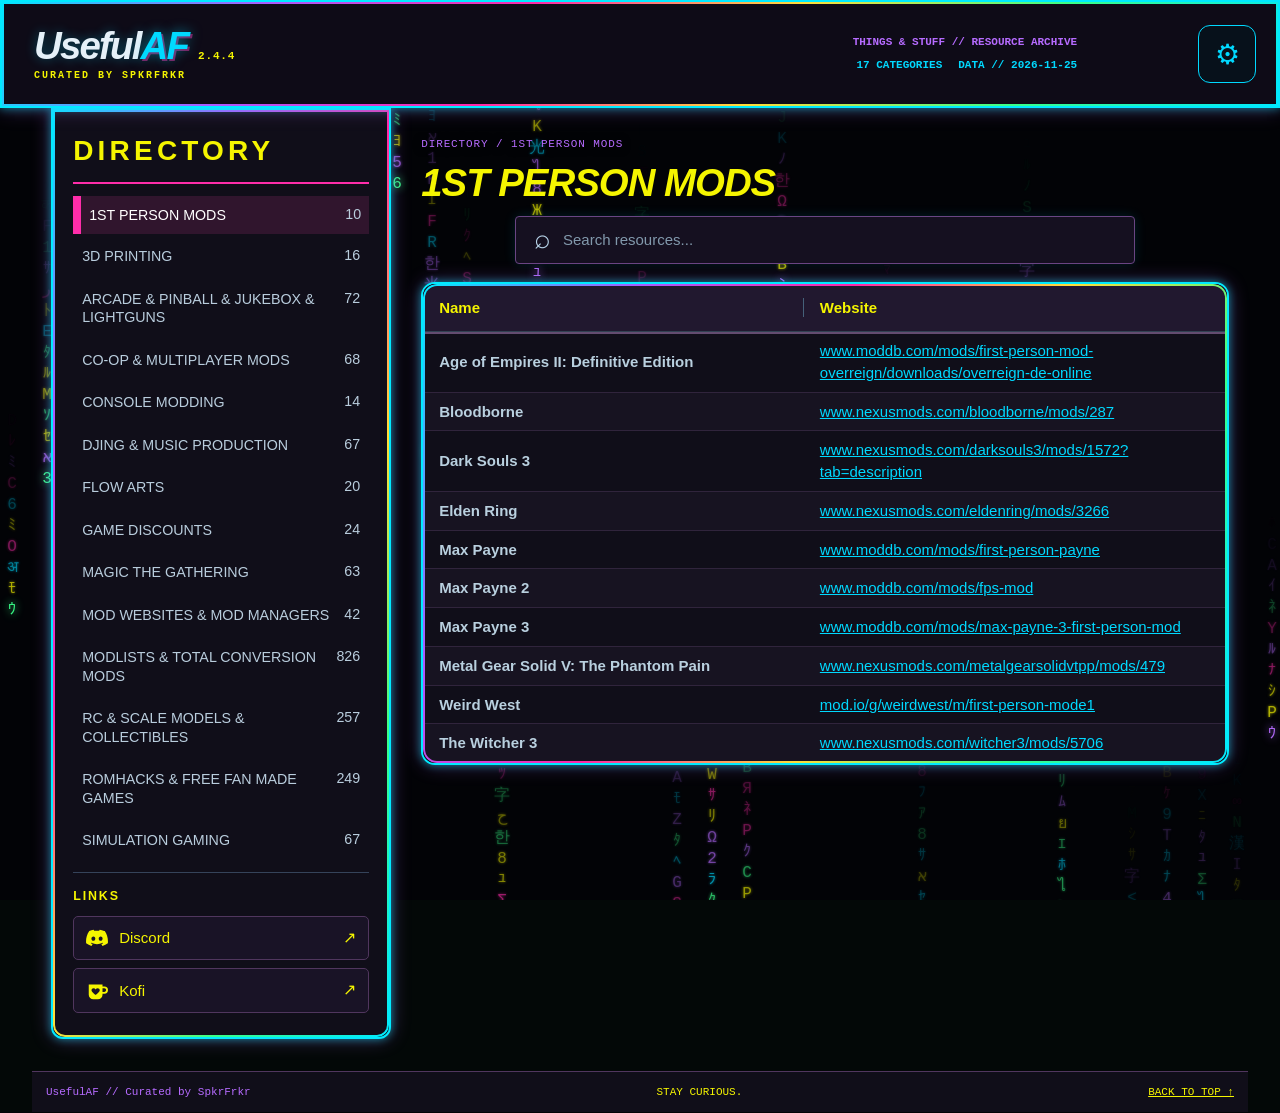
==== commit 75fee1ab: "Add files via upload" ====
--- a/index.html
+++ b/index.html
@@ -9,7 +9,7 @@
 <canvas class="matrix-rain" id="matrixRain" aria-hidden="true"></canvas>
 <div class="scanlines" aria-hidden="true"></div>
 <header class="topbar">
-  <a class="brand" href="#top" aria-label="UsefulAF home"><span class="brand-stack"><span class="brand-line"><span class="brand-name">Useful<span class="brand-af">AF</span></span><span class="version-line" id="versionLabel">2.4.1</span></span><span class="brand-tagline">CURATED BY SPKRFRKR</span></span></a>
+  <a class="brand" href="#top" aria-label="UsefulAF home"><span class="brand-stack"><span class="brand-line"><span class="brand-name">Useful<span class="brand-af">AF</span></span><span class="version-line" id="versionLabel">2.4.4</span></span><span class="brand-tagline">CURATED BY SPKRFRKR</span></span></a>
   <div class="top-meta"><div class="status-line"><span class="archive-caption">THINGS &amp; STUFF // RESOURCE ARCHIVE</span><span id="categoryTotal"></span><span>DATA // 2026-11-25</span><span class="record-total" id="totalCount">0 RECORDS</span></div></div>
   <button id="settingsToggle" class="settings-icon" type="button" aria-expanded="false" aria-controls="settingsPanel" aria-label="Display settings">⚙</button>
 </header>
@@ -43,5 +43,5 @@
   </section>
 </main><footer class="archive-footer"><span>UsefulAF // Curated by SpkrFrkr</span><span>STAY CURIOUS.</span><a href="#top">BACK TO TOP ↑</a></footer>
 <script type="application/json" id="embeddedData">{"appName": "UsefulAF", "version": "2.3.2", "source": "UsefulAF - Website Version(10)(1).ods", "sourceRows": 1938, "contentRows": 1938, "blankRowsSkipped": 0, "duplicateCellsRemoved": 0, "sheets": [{"name": "1ST PERSON MODS", "headers": ["Game Title", "Link"], "rows": [["Age of Empires II: Definitive Edition", "https://www.moddb.com/mods/first-person-mod-overreign/downloads/overreign-de-online"], ["Bloodborne", "https://www.nexusmods.com/bloodborne/mods/287"], ["Dark Souls 3", "https://www.nexusmods.com/darksouls3/mods/1572?tab=description"], ["Elden Ring", "https://www.nexusmods.com/eldenring/mods/3266"], ["Max Payne", "https://www.moddb.com/mods/first-person-payne"], ["Max Payne 2", "https://www.moddb.com/mods/fps-mod"], ["Max Payne 3", "https://www.moddb.com/mods/max-payne-3-first-person-mod"], ["Metal Gear Solid V: The Phantom Pain", "https://www.nexusmods.com/metalgearsolidvtpp/mods/479"], ["Weird West", "https://mod.io/g/weirdwest/m/first-person-mode1"], ["The Witcher 3", "https://www.nexusmods.com/witcher3/mods/5706"]]}, {"name": "3D PRINTING", "headers": ["Resource", "Link", "Details"], "rows": [["Cults3D", "https://cults3d.com/"], ["Thingiverse", "https://www.thingiverse.com/"], ["STLfinder", "https://www.stlfinder.com/"], ["Cgtrader", "https://www.cgtrader.com/"], ["Pinshape", "https://pinshape.com/"], ["Yeggi", "https://www.yeggi.com/"], ["Thangs", "https://thangs.com/"], ["MyMiniFactory", "https://www.myminifactory.com/"], ["Printables", "https://www.printables.com/"], ["NOTEABLE PATREON PROJECTS"], ["LootBoxPlus", "https://www.patreon.com/cw/lootboxplus", "(starring 4ft Gundam, & a new one each year, only lowest tier is needed to get access)"], ["MechaAddict", "https://www.patreon.com/c/rockyq_mechaaddict"], ["MechTechAtelier", "https://www.patreon.com/c/MechTechAtelier"], ["MicroMecha", "https://www.patreon.com/c/micromecha"], ["NOTEABLE FIGURE PROJECTS"], ["Morphonauts", "https://morphonauts.com/"]]}, {"name": "ARCADE & PINBALL & JUKEBOX & LIGHTGUNS", "headers": ["Resource", "Link", "Specialties", "Shipping"], "rows": [["AB Video Arcades", "https://abvideoarcades.com/", "Retro multicade cabinets", "Ships from USA; destinations unverified"], ["American Gear Company", "https://americangearcompany.com/", "Custom arcade cabinets and game-room builds", "Request a shipping quote"], ["Arcade 1 Up", "https://arcade1up.com/", "Licensed home arcade and virtual pinball cabinets", "US store; check retailer for other regions"], ["Arcade Box", "https://arcadebox-games.com/", "Retro arcade machines and cabinets", "See shipping policy for destination coverage"], ["Arcade Classics", "https://arcadeclassics.myshopify.com/", "Classic-style arcade cabinets", "See store shipping policy"], ["Arcade Imagination", "https://www.arcadeimagination.com/", "Custom arcade cabinets and virtual pinball", "Shipping or pickup; confirm destination with seller"], ["Arcade ModUp", "https://arcademodup.com/", "Arcade1Up conversion kits, control panels and parts", "USA; request an international quote"], ["Arcade One", "https://arcade-one.com/", "Arcade PCs and frontend configurations", "Coverage unverified"], ["Arcade Systems UK", "https://arcadesystems.co.uk/", "Full-size and custom multicade cabinets", "Worldwide; delivery included on qualifying listings"], ["Arcades R Fun", "https://arcadesrfun.com/", "Custom upright and cocktail multicades", "Insured shipping; confirm destination with seller"], ["Arcooda", "https://www.arcooda.com", "Arcade and virtual pinball cabinets, monitors and components", "Request a freight quote"], ["ArkRocket", "https://www.arkrocket.com", "Jukeboxes, turntables and retro audio", "See policy for eligible destinations"], ["AtGames", "https://www.atgames.us", "Legends arcade cabinets, virtual pinball and accessories", "US storefront; see regional sellers elsewhere"], ["Blamcon", "https://blamcon.com", "Lightguns and tracking accessories", "Canada and USA confirmed; check other destinations"], ["Buy Stuff Arcades", "https://www.buystuffarcades.com/", "Arcade and virtual pinball mods, cabinets and accessories", "Canada and USA; check checkout for rates"], ["ClevelandSoftware", "https://www.clevelandsoftwaredesign.com", "Virtual pinball controller boards, solenoids and feedback kits", "Confirm destination with seller"], ["Custom Multicades", "https://custommulticades.com/", "Custom arcade cabinets and multicades", "Request a freight quote"], ["Custom-Arcades", "https://custom-arcades.nl/", "Custom arcade cabinets, virtual pinball and lightgun machines", "Netherlands; ask about other destinations"], ["CustomCades", "https://customcades.net", "Custom full-size and pedestal arcade cabinets", "US fabrication; ask about freight coverage"], ["DC Arcades", "https://www.dcarcades.com/", "Home multicade cabinets and game-room equipment", "See store shipping policy"], ["Digital Pinball", "https://digital-pinball.com/", "Virtual pinball hardware and digital products", "Digital items delivered online; hardware coverage varies"], ["DIY Arcade", "https://www.diyretroarcade.com/", "DIY arcade controls, wiring and cabinet parts", "USA; see international shipping FAQ"], ["Dream Arcades", "https://www.dreamarcades.com/", "Custom multicades and cocktail arcade tables", "Freight quote based on address and cabinet"], ["Electro Arcade", "https://electroarcade.com.au/", "Arcade cabinets, controllers and retro gaming gear", "Australia; international shipping paused per policy"], ["Extreme Home Arcades", "https://www.extremehomearcades.com/home.aspx", "Custom arcade cabinets, pedestals and cocktail tables", "Request a freight quote from Wisconsin"], ["Game Room Shop", "https://www.gameroomshop.com/", "Game-room furniture, arcade machines and pinball", "Destination and freight terms vary by product"], ["Game Room Solutions", "https://gameroomsolutions.com/", "Arcade cabinet kits, controls and virtual pinball kits", "Check policy or checkout for freight and destination"], ["Gen X Arcade", "https://www.genxarcade.com/", "Custom retro arcade cabinets", "Request a shipping quote"], ["GI Joel Gaming", "https://www.gijoelgaming.com/", "Arcade and virtual pinball mods and accessories", "USA and international; confirm destination"], ["Hyper Arcade Systems", "https://www.hyperarcadesystems.com/", "Configured drives for arcade and pinball frontends", "Coverage unverified"], ["Kris Cool Mod", "https://www.kriscoolmod.com/", "Virtual pinball upgrades, cabinet mods and backglasses", "Canada, USA and international"], ["M&P Amusement", "https://mpamusement.com", "New and refurbished commercial arcade and pinball machines", "LTL available to USA, Canada and Mexico; ask about other freight"], ["Monster Arcades", "https://www.monsterarcades.com/", "Custom upright, slimline and multiplayer arcades", "Request a freight quote"], ["N2Fun", "https://www.n2fun.com", "US-built multicades and home arcade equipment", "See store shipping policy"], ["North Coast Arcades", "https://www.northcoastarcades.com/", "Arcade cabinet plans, DIY builds and parts", "Digital plans delivered online; physical coverage unverified"], ["Paradox Arcades", "https://www.paradoxarcades.com/", "High-end made-to-order arcade cabinets", "Request a freight quote"], ["Phantom Arcades", "https://phantomarcades.com/", "Hand-built custom arcade cabinets and pedestals", "US builds; confirm freight destination"], ["Pinball King", "https://thepinballking.com/", "Custom virtual pinball machines", "USA; international shipping unavailable per FAQ"], ["Pinballia", "https://www.pinballia.com/", "Custom virtual pinball cabinets", "UK; ask for other destinations"], ["Polycade", "https://polycade.com/", "Wall-mounted arcade cabinets and gaming controls", "Check policy for current eligible destinations"], ["Quality Arcades", "https://www.qualityarcades.com/", "Multicade cabinets, including upright and cocktail models", "US freight; confirm destination and quote"], ["Rec Room Masters", "https://recroommasters.com/", "Arcade cabinet kits, controller decks and accessories", "Check policy for eligible destinations"], ["Rec Room World", "https://www.recroomworld.com/", "Virtual pinball machines and cocktail multicades", "Mainland USA; ask for other destinations"], ["Retro Gaming House", "https://www.retrogaminghouse.com/", "Retro arcade cabinets and home gaming equipment", "USA and international options; check policy"], ["Retro Replay Arcades", "https://www.retroreplayarcades.com/", "Custom retro arcade cabinets", "Contact seller for delivery coverage"], ["Retro Shooter", "https://retroshooter.com/", "Lightgun sets, sensors and shooting-game hardware", "International from China; regional stock varies"], ["Retro-Cade", "https://www.retro-cade.com/", "Custom arcade cabinets for homes and businesses", "USA; check freight terms"], ["Retrograde OS Gaming", "https://retrogradosgaming.com/", "Retro gaming builds and frontend configuration resources", "Coverage unverified"], ["Rpeg Electronics", "https://rpegelectronics.com/", "Karaoke jukebox systems, microphones and amplifiers", "Check policy for destination and freight"], ["RocOla", "https://www.rock-ola.com", "Jukeboxes, including classic CD and vinyl models", "USA curbside freight; ask about international and UK options"], ["SoundLeisure", "https://soundleisure.com", "Jukeboxes, including handmade vinyl, CD and digital models", "UK and international; quote outside mainland UK"], ["Suncoast Arcade", "https://www.suncoastarcade.com/", "Home multicades and retro arcade cabinets", "Check destination eligibility with seller"], ["Szabo’s Arcades", "https://www.szabosarcades.com/", "Custom arcade graphics, side art and cabinet decals", "Check checkout or contact seller for destination coverage"], ["T-molding", "https://www.t-molding.com/", "Cabinet edge trim, tools and installation supplies", "USA and international; rates in cart"], ["The Arcade Guys", "https://thearcadeguys.com/", "Home arcade cabinets and multicades", "Contact seller for freight coverage"], ["The Home Arcade", "https://thehomearcade.ca/", "Custom home arcade cabinets and multicades", "Freight quoted by seller"], ["Tulsa Arcades", "https://www.tulsaarcades.com/", "Arcade cabinet kits, mounting hardware and mods", "USA shipping or Tulsa pickup; check other destinations"], ["Ultimarc", "https://www.ultimarc.com/", "Arcade joysticks, button encoders and trackballs", "Ships from UK; check checkout for eligible destinations"], ["Unico", "https://www.unico-usa.com/", "Retro arcade cabinets, LCD monitors and controls", "USA only; no international delivery"], ["Upgrade Arcade", "https://upgradearcade.com/", "Arcade1Up upgrade kits and cabinet modifications", "Check checkout or contact seller for destination coverage"], ["VirtualPinball", "https://virtualpinball.com", "Full-size virtual pinball cabinets", "Mainland USA and international freight"], ["VirtuaPin", "https://virtuapin.net", "Virtual pinball cabinets, kits and controllers", "Freight or parcel shipping; confirm eligible destinations"], ["Visual Pinball", "https://visualpinball.net/", "Custom virtual pinball cabinets configured for Pinball FX", "US-built; ask about freight coverage"], ["VP Forums", "https://www.vpforums.org/", "Virtual pinball community, downloadable tables and setup guides", "Online resource"], ["X Arcade", "https://shop.xgaming.com/", "X-Arcade sticks, Tankstick controllers and cabinet hardware", "USA and eligible international destinations; varies by item"], ["GUIDES", "", "SPECIALTIES", "SHIPPING"], ["Raspberry Pi Jukebox", "https://www.instructables.com/DIY-Jukebox-With-Raspberry-Pi/", "DIY Raspberry Pi jukebox build guide", "Online guide"], ["Raspberry Pi Jukebox", "https://www.instructables.com/Raspberry-Pi-Jukebox/", "Raspberry Pi jukebox project tutorial", "Online guide"], ["Raspberry Pi Jukebox", "https://www.xda-developers.com/building-digital-jukebox-raspberry-pi/", "Raspberry Pi digital jukebox build article", "Online guide"], ["Raspberry Pi Cocktail Table", "https://blog.novacare.no/making-an-arcade-cocktail-table-raspberry-pi-3-build/", "DIY Raspberry Pi cocktail arcade cabinet guide", "Online guide"], ["RESOURCES", "", "SPECIALTIES", "SHIPPING"], ["Universal Video Game List", "https://www.uvlist.net/", "Video game database and collection tracking", "Online resource"]]}, {"name": "CO-OP & MULTIPLAYER MODS", "headers": ["Resource", "Link"], "rows": [["MULTI-GAME"], ["Nucleus CoOp", "https://nucleus-coop.github.io/"], ["ReadyM", "https://www.ready.mp/"], ["GAME SPECIFIC"], ["A Hat In Time", "https://steamcommunity.com/sharedfiles/filedetails/?id=1520888250"], ["Armored Core VI", "https://www.nexusmods.com/armoredcore6firesofrubicon/mods/3"], ["BeamNG", "https://github.com/TheHellBox/KISS-multiplayer"], ["BlackMesa", "https://github.com/ampreeT/SourceCoop"], ["Blade & Sorcery", "https://www.nexusmods.com/bladeandsorcery/mods/6888"], ["Bomb Rush Cyberfunk", "https://github.com/SlopCrew/SlopCrew"], ["Content Warning", "https://github.com/MaxWasUnavailable/Virality"], ["Crysis", "https://www.moddb.com/mods/crysis-co-op"], ["", "https://github.com/MikeCrossley/Crysis-Co-op"], ["Dark Messiah of Might and Magic", "https://www.moddb.com/mods/dark-messiah-co-op"], ["", "https://github.com/KingDavidW/DarkMessiah-Coop-Mod-Files"], ["Dark Souls Remastered", "https://www.nexusmods.com/darksoulsremastered/mods/899"], ["Dark Souls 3", "https://www.nexusmods.com/darksouls3/mods/1895"], ["Devil May Cry 5", "https://www.nexusmods.com/devilmaycry5/mods/353"], ["Doom 3", "https://www.moddb.com/mods/librecoop-dhewm3-coop"], ["Doom Eternal", "https://www.nexusmods.com/doometernal/mods/1062"], ["Dyson Sphere Program", "https://github.com/NebulaModTeam/nebula"], ["Elden Ring", "https://www.nexusmods.com/eldenring/mods/510"], ["The Elder Scrolls: Daggerfall", "https://github.com/EmptyBottleInc/DFU-Tanguy-Multiplayer/releases/tag/0.3"], ["The Elder Scrolls: Morrowind", "https://tes3mp.com/"], ["The Elder Scrolls: Oblivion", "https://www.nexusmods.com/oblivion/mods/40325?tab=description"], ["", "https://www.nexusmods.com/oblivion/mods/47303"], ["The Elder Scrolls: Skyrim", "https://skyrim-together.com/news"], ["", "https://www.nexusmods.com/skyrimspecialedition/mods/69993"], ["Fallout 2", "https://www.fonline-reloaded.net/"], ["", "https://fonline2.com/"], ["", "https://fonline3.com/"], ["", "https://fonline-aop.net/site/index.php"], ["Fallout 3", "https://github.com/foxtacles/vaultmp"], ["Fallout: New Vegas", "https://github.com/NVMP/ClientDistribution/releases/tag/4.75"], ["Gothic", "https://steamcommunity.com/sharedfiles/filedetails/?id=2982357924"], ["", "https://gothiccoop.com/"], ["", "https://gothic-online.com/"], ["Gothic 2", "https://steamcommunity.com/sharedfiles/filedetails/?id=2982365243"], ["Gothic 3", "https://www.nexusmods.com/gothic3/mods/1"], ["Grand Theft Auto III", "https://gtaconnected.com/downloads/"], ["Grand Theft Auto: Vice City", "https://www.moddb.com/mods/vc-2-players-mod"], ["Grand Theft Auto: San Andreas", "https://open.mp/"], ["Grand Theft Auto V", "https://ragecoop.com/#/"], ["", "https://github.com/RAGECOOP/RAGECOOP-V"], ["", "https://gitlab.com/cgmp/gta"], ["Hades", "https://github.com/SystematicSkid/HadesMP"], ["Hogwarts Legacy", "https://www.nexusmods.com/hogwartslegacy/mods/1378"], ["Hollow Knight", "https://github.com/Extremelyd1/HKMP"], ["", "https://github.com/themulhima/lumafly"], ["Kenshi", "https://github.com/nhoral/KenshiCoop"], ["Mount & Blade II: Bannerlord", "https://www.moddb.com/mods/bannerlord-online"], ["Noita", "https://github.com/IntQuant/noita_entangled_worlds"], ["", "https://github.com/soler91/noita-together"], ["Read Dead Redemption 2", "https://redm.net/"], ["Stalker: Call of Pripyat", "https://www.moddb.com/mods/x-ray-multiplayer-extension"], ["Stalker: Shadow of Chernobyl", "https://www.xrmpe.online/"], ["Sekiro", "https://www.nexusmods.com/sekiro/mods/577"], ["Starcraft & Brood Wars", "https://www.moddb.com/mods/starcraft-coop-campaign"], ["Star Trek Elite Force II", "https://www.moddb.com/mods/star-trek-elite-force-ii-coop-hazardmodding"], ["Star Wars Jedi Knight Jedi Academy", "https://www.moddb.com/mods/open-jedi-project-enhanced-universe"], ["Subnautica", "https://nitrox.rux.gg/"], ["Subnautica: Below Zero", "https://subnauticamultiplayer.com/"], ["Super Mario 64", "https://github.com/coop-deluxe/sm64coopdx/releases/tag/v1.2.1"], ["", "https://mods.sm64coopdx.com/mods/"], ["", "https://www.romhacking.net/hacks/1508/"], ["Return To Castle Wolfenstein", "https://www.rtcwcoop.com/"], ["MULTIPLAYER MOD MEGALIST"], ["", "https://docs.google.com/spreadsheets/d/e/2PACX-1vSV41AswEt3EpzSyd85YRVtoJaIIXWjtBy347dISJg4fs6xSNPqcgfsh76TxX_l-mnT7pjMlSqTW-87/pubhtml?urp=gmail_link"]]}, {"name": "CONSOLE MODDING", "headers": ["Resource", "Link"], "rows": [["SOURCES"], ["Wololo", "https://wololo.net/"], ["NINTENDO SNES MINI"], ["Hackchi2", "https://github.com/TeamShinkansen/Hakchi2-CE"], ["NINTENDO SWITCH"], ["Switch Hack Guide", "https://switch.hacks.guide/"], ["NINTENDO GAMECUBE"], ["M.2 loader Installation", "https://www.youtube.com/watch?v=1uxu8anymDg"], ["NINTENDO WII"], ["Wii Hacks Guide", "https://wii.hacks.guide/"], ["PC"], ["Transform Any PC into a Retro Gaming Console (Batocera Guide)", "https://retrogamecorps.com/2023/05/26/transform-any-pc-into-a-retro-gaming-console-batocera-guide/"], ["SONY PLAYSTATION CLASSIC ( mini ps1 remake )"], ["Classic Hacks Guide", "https://modmyclassic.com/"]]}, {"name": "DJING & MUSIC PRODUCTION", "headers": ["Software / Resource", "Link", "Platforms"], "rows": [["DAW ( DIGITAL AUDIO WORKSTATION )", "", "Platforms"], ["Ableton", "https://www.ableton.com/", "Windows & Mac"], ["Cakewalk Sonar", "https://www.cakewalk.com/", "Windows"], ["Cubase", "https://www.steinberg.net/cubase/", "Windows & Mac"], ["FLStudio", "https://fl.studio/", "Windows & Mac natively, Linux with Wine"], ["GarageBand", "https://www.apple.com/au/mac/garageband/", "Apple & iOS"], ["Logic", "https://www.apple.com/au/logic-pro/", "Apple & iOS"], ["Reason", "https://www.reasonstudios.com/", "Windows & Mac"], ["DJ TRACK SOURCES"], ["BandCamp", "https://bandcamp.com/"], ["Beatport", "https://www.beatport.com/"], ["JunoDownload", "https://www.junodownload.com/"], ["Soundcloud", "https://soundcloud.com/"], ["TraxSource", "https://www.traxsource.com/"], ["1001Tracklists", "https://www.1001tracklists.com/"], ["GEAR"], ["Allen & Heath", "https://www.allen-heath.com/"], ["ADJ ( AmericanDJ )", "https://www.adj.com/"], ["AlphaTheta", "https://alphatheta.com/"], ["AudioTechnica", "https://www.audio-technica.com/"], ["AvMaxx", "https://www.avmaxx.com/"], ["BlizzardPro", "https://www.blizzardpro.com/"], ["Boss", "https://www.boss.info/global/"], ["DenonDJ", "https://www.denondj.com/"], ["GeekStands", "https://geekstands.com/"], ["GuitarCenter", "https://www.guitarcenter.com/"], ["IDJnow", "https://www.idjnow.com/"], ["MusiciansFriend", "https://www.musiciansfriend.com/"], ["Numark", "https://www.numark.com/"], ["Pangolin", "https://pangolin.com/", "Lighting"], ["PioneerDJ", "https://www.pioneerdj.com/"], ["Rane", "https://www.rane.com/"], ["Reverb", "https://reverb.com/"], ["Roland", "https://www.roland.com/"], ["Shure", "https://www.shure.com/"], ["Sweetwater", "https://www.sweetwater.com/"], ["Tascam", "https://tascam.jp/int"], ["TechLED", "https://techledwall.com/", "Lighting"], ["Technics", "https://www.technics.com/global/"], ["Xlaser", "https://www.xlaser.com/", "Lighting"], ["ZzSounds", "https://www.zzounds.com/"], ["PLUGINS & SAMPLES"], ["AudioBlast", "https://www.audioblast.me/", "Plugins & samples"], ["Eventide", "https://www.eventideaudio.com/", "Plugins"], ["GhostHack", "https://www.ghosthack.de/", "Plugins & samples"], ["Helm", "https://tytel.org/helm/", "Plugins"], ["IllFormed ( DBGlitch )", "https://illformed.org/", "Plugins"], ["Izotope", "https://www.izotope.com/", "Plugins"], ["LennarDigital", "https://www.lennardigital.com/", "Plugins"], ["MrBillTunes", "https://mrbillstunes.com/", "Samples & tutorials specializing on Ableton"], ["NativeInstruments", "https://www.native-instruments.com/"], ["NoiseEngineering", "https://noiseengineering.us/", "Plugins & samples"], ["PluginBoutique", "https://www.pluginboutique.com/", "Plugins"], ["Red", "https://vst.unplug.red/", "Plugins"], ["Refx", "https://refx.com/", "Plugins"], ["SonicCharge", "https://soniccharge.com/", "Plugins"], ["SoundToys", "https://www.soundtoys.com/", "Plugins"], ["Splice", "https://splice.com/", "Plugins & samples"], ["U-He", "https://u-he.com/", "Plugins"], ["Valhalla", "https://valhalladsp.com/", "Plugins"], ["Vengeance", "https://www.vengeance-sound.com/", "Plugins & samples"], ["Xfer Records", "https://xferrecords.com/", "Plugins & samples"], ["Soniss", "https://sonniss.com/", "Samples"], ["TOOLS"], ["MixedInKey", "https://mixedinkey.com/"], ["PeteTongDJ Academy", "https://www.petetong-djacademy.com/"], ["Mixxx", "https://mixxx.org"]]}, {"name": "FLOW ARTS", "headers": ["Resource", "Link", "Specialties", "Shipping"], "rows": [["SHOP RESOURCES", "", "SPECIALTIES", "SHIPPING"], ["BonoboFlow", "https://bonoboflow.com", "Flow props and spinning accessories", "USA and international"], ["Dark-Monk", "https://dark-monk.com/", "Professional fire poi, staffs, hoops and hardware", "Check checkout for destination and item restrictions"], ["DrexFactor", "https://drexfactor.com", "Poi lessons, tutorials and performance resources", "Online resources; physical shipping unverified"], ["FireToys", "https://www.firetoys.com", "Circus, juggling, aerial and flow arts equipment", "USA and international to eligible destinations"], ["FlowToys", "https://flowtoys.com", "LED poi, staffs, juggling props and modular parts", "Check checkout for destination and battery restrictions"], ["GloFX", "https://glofx.com/", "Diffraction glasses, LED gloves and festival flow gear", "USA and eligible international destinations"], ["IgnisPixel", "https://ignispixel.com", "Programmable pixel poi, staffs and LED performance props", "Worldwide delivery; destination restrictions may apply"], ["Inspirate", "https://inspirate.pro/en", "Programmable LED props and performance equipment", "Check destination with seller"], ["InspyreFlowProps", "https://www.inspyreflowprops.com", "Custom flow props and specialty spinning equipment", "Check policy for destination and custom-order lead times"], ["Lanternsmith", "https://www.lanternsmith.com", "Poi heads, handles, tethers and modular flow parts", "Coverage unverified"], ["MoodHoops", "https://moodhoops.com", "LED hoops, poi and illuminated performance props", "USA including Alaska, Hawaii and territories; check other destinations"], ["NeoFlowArt", "https://neoflowart.com/", "Programmable LED pixel props for performance", "Worldwide; rates and duties vary"], ["NinjaPyrate", "https://ninjapyrate.com", "Carbon-fiber fire and practice staffs, poi and flow props", "Check checkout for destination and product restrictions"], ["PyroTerra", "https://pyroterra.com", "Professional LED and fire performance props", "Request destination availability from seller"], ["SacredFlowArt", "https://sacredflowart.com", "Dance hoops, LED props and flow arts accessories", "Ships to 150+ countries; rates vary"], ["SynergyFlowArts", "https://www.synergyflowarts.com", "Flow props, contact staffs and spinning equipment", "USA and international"], ["TheSpinsterz", "https://thespinsterz.com/", "Dance hoops, practice props and hoop accessories", "Check checkout for eligible destinations"], ["UltraPoi", "https://www.ultrapoi.com", "LED poi, orbitals and light-up spinning props", "Check destination and restrictions with seller"], ["FlowOnFire", "https://www.etsy.com/shop/FlowOnFire", "Handmade fire, LED and practice poi and custom props", "Etsy delivery options vary by listing and destination"]]}, {"name": "GAME DISCOUNTS", "headers": ["Resource", "Link", "Specialties / Key Types"], "rows": [["AllKeyShop", "https://www.allkeyshop.com/blog/", "Price comparison for PC game keys across stores and marketplaces"], ["Digiphile", "https://www.digiphile.co/", "Curated PC game bundles with Steam keys"], ["Eneba", "https://www.eneba.com/", "Third-party marketplace for PC and console keys, gift cards and wallet credit"], ["eStarLand", "https://www.estarland.com/", "New and used physical video games, consoles and trade-ins"], ["Fanatical", "https://www.fanatical.com/", "Publisher-sourced PC keys, mostly Steam, plus bundles and selected direct activation"], ["G2A", "https://www.g2a.com/", "Third-party marketplace for game keys, gift cards and subscriptions"], ["GameFly", "https://www.gamefly.com/", "Mail rental and used physical console game sales"], ["GamesRepublic", "https://gamesrepublic.com/", "PC digital game downloads and activation keys; current storefront availability unverified"], ["Gamivo", "https://www.gamivo.com/", "Third-party marketplace for game keys, DLC and platform gift cards"], ["GG-Deals", "https://gg.deals/", "PC deal comparison, price history and alerts across stores and keyshops"], ["GOG", "https://www.gog.com/", "DRM-free PC downloads and GOG library activation"], ["Green Man Gaming", "https://www.greenmangaming.com/", "Authorized PC game keys for Steam and other publisher launchers"], ["HRK Game", "https://www.hrkgame.com/", "PC game keys, DLC and wallet top-ups"], ["Humble Bundle", "https://www.humblebundle.com/", "PC game bundles and subscriptions, mainly Steam keys; some other platforms"], ["IndieGala", "https://www.indiegala.com", "PC bundles and individual game keys, primarily Steam"], ["Instant-Gaming", "https://www.instant-gaming.com/", "Discount digital PC and console keys, DLC and gift cards"], ["Is There Any Deal", "https://isthereanydeal.com/", "PC deal tracking and price history across authorized stores"], ["Kinguin", "https://www.kinguin.net/", "Third-party marketplace for PC and console keys, software and gift cards"], ["Loaded", "https://www.loaded.com/", "Discount PC and console activation codes and gift cards"], ["US Games Planet", "https://us.gamesplanet.com/", "Authorized PC downloads and keys for Steam and publisher launchers"], ["YUPLAY", "https://www.yuplay.com/", "Digital PC game keys, DLC and bundles; activation platform varies"], ["EXCLUSIVE PHYSICAL GAMES", "", "SPECIALTIES / KEY TYPES"], ["LimitedRunGames", "https://limitedrungames.com/", "Limited physical game editions and collector releases across consoles"], ["SuperRareGames", "https://superraregames.com/", "Limited physical indie game releases, especially Nintendo Switch"]]}, {"name": "MOD WEBSITES & MOD MANAGERS", "headers": ["Resource", "Link", "Details"], "rows": [["POPULAR SITES / SOURCES"], ["GameBanana", "https://gamebanana.com/"], ["GameFront", "https://www.gamefront.com/"], ["Hexium", "https://hexium.gg/"], ["Mod.IO", "https://mod.io/"], ["ModDB", "https://www.moddb.com/", "Multi-Game"], ["Modrinth", "https://modrinth.com/", "Minecraft"], ["NexusMods", "https://www.nexusmods.com/", "Multi-Game"], ["Thunderstore", "https://thunderstore.io/", "Multi-Game"], ["MOD LAUNCHERS & MANAGERS"], ["7D2D Mod Launcher", "https://7d2dmodlauncher.org/", "7 Days to Die"], ["ATLauncher", "https://atlauncher.com/", "Minecraft"], ["Baldurs Gate 3 Mod Manager", "https://bg3modmanager.net/", "Baldurs Gate 3"], ["Curseforge", "https://www.curseforge.com/", "Multi-Game"], ["Elden Mod Loader", "https://www.nexusmods.com/eldenring/mods/117", "Elden Ring"], ["Frosty", "https://frostymodmanager.net/", "Frostbite Engine Games"], ["Gale", "https://github.com/Kesomannen/gale/releases", "Thunderstore without Overwolf, Multi-game"], ["GDLauncher", "https://gdlauncher.com/", "Minecraft"], ["GenLauncher", "https://www.moddb.com/mods/genlauncher", "Command & Conquer – Generals: Zero Hour"], ["Irony", "https://bcssov.github.io/IronyModManager/", "Paradox games"], ["Kenshi-Mod-Manager", "https://github.com/millerscout/Kenshi-Mod-Manager", "Kenshi"], ["LaughingLeader’s Baldur’s Gate 3 Mod Manager", "https://github.com/LaughingLeader/BG3ModManager", "Baldurs Gate 3"], ["Libertas Launcher", "https://sourceforge.net/projects/libertaslauncher/", "Dawn of War II"], ["Lumafly ( Hollow Knight )", "https://themulhima.github.io/Lumafly/", "Hollow Knight"], ["Mod Organizer 2", "https://github.com/ModOrganizer2/modorganizer", "Multi-Game"], ["ModManager", "https://github.com/fluffy-mods/ModManager", "Multi-game w/ Steam integrations"], ["ModMyFactory", "https://github.com/Artentus/ModMyFactory", "Factorio"], ["ModSync", "https://deadlystream.com/files/file/2317-kotormodsync/", "Star Wars Knights of the Old Republic"], ["OpenModMan", "https://github.com/iquercorb/OpenModMan", "Multi-Game"], ["OpenModMan", "https://github.com/iquercorb/OpenModMan"], ["Primal Mod Installer", "https://downloads.fcmodding.com/all/mod-installer/", "Far Cry"], ["Prism Launcher", "https://prismlauncher.org/", "Minecraft"], ["R2modman", "https://thunderstore.io/package/ebkr/r2modman/", "Thunderstore without Overwolf, Multi-game"], ["RanDOOM", "https://github.com/johnsto/randoom", "DOOM"], ["ReSkate", "https://docs.reskate.dev/", "Skate (2025)"], ["SLAM", "https://github.com/halfmanbear/SLAM", "SymLink Advanced Mod-manager for DCS"], ["SneakBite", "https://www.nexusmods.com/metalgearsolidvtpp/mods/106 or alternatively https://github.com/topher-au/SnakeBite", "Metal Gear Solid V: The Phantom Pain"], ["Sonic Adventure Mod Manager", "https://github.com/X-Hax/SA-Mod-Manager", "Sonic Adventure"], ["Thunderstore", "https://www.overwolf.com/app/thunderstore-thunderstore_mod_manager", "Multi-Game"], ["TPackBuilder", "https://steamcommunity.com/sharedfiles/filedetails/?id=3446119263 or alternatively https://www.tmodloader.net/", "Terraria"], ["Vortex", "https://www.nexusmods.com/about/vortex", "Multi-Game"], ["Wabbajack", "https://www.wabbajack.org/", "Multi-Game"]]}, {"name": "MODLISTS & TOTAL CONVERSION MODS", "headers": ["Resource", "Link"], "rows": [["Age of Empires II: The Conquerors"], ["Age of Chivalry: Hegemony", "https://www.moddb.com/mods/age-of-chivalry-hegemony"], ["Age of Stainless Steel", "https://www.moddb.com/mods/age-of-stainless-steel"], ["Crusades", "https://www.moddb.com/mods/age-of-empires-ii-crusades"], ["Sengoku", "https://www.moddb.com/mods/sengoku-age-of-empires-2-total-conversion"], ["Age of Empires III"], ["Age of Pirates", "https://github.com/rostislavpeska/age-of-pirates"], ["Age of Empires III: The Asian Dynasties"], ["Wars of Liberty", "https://www.moddb.com/mods/aoe3wol"], ["Age of Empires III Definitive Edition"], ["Age of the World", "https://www.ageofempires.com/mods/details/126056/"], ["Arcanum: Of Steamworks and Magick Obscura"], ["Unofficial Arcanum Patch", "https://terra-arcanum.com/drog/uap.html"], ["ARMA 2"], ["Invasion 1944", "https://www.moddb.com/mods/invasion-19441"], ["Project Reality", "https://www.moddb.com/mods/project-reality-arma2"], ["ARMA 3"], ["Operation TREBUCHET ( Halo )", "https://steamcommunity.com/workshop/filedetails/?id=769440155"], ["Imperial Conquest – Warhammer 40k", "https://steamcommunity.com/sharedfiles/filedetails/?id=2161719492"], ["There is Only War ( Warhammer )", "https://steamcommunity.com/sharedfiles/filedetails/?id=1160452826"], ["ZEUS RTS + Missions", "https://steamcommunity.com/workshop/filedetails/?id=2932626341"], ["ARK: Survival Ascended"], ["Primal Chaos", "https://www.curseforge.com/ark-survival-ascended/mods/ark-primal-chaos"], ["Arx Fatalis"], ["Insanity Overhaul", "https://www.moddb.com/mods/arx-insanity-mod or alternatively https://arxinsanity.weebly.com/"], ["Battlefield 3"], ["BF3: Reality Mod", "https://bf3reality.com/"], ["BATTLETECH"], ["BattleTech: Advanced 3062", "https://www.bta3062.com/index.php?title=Main_Page"], ["Blade & Sorcery"], ["Realm of the Rings ( Lord of the Rings )", "https://www.nexusmods.com/bladeandsorcery/mods/11530"], ["The Outer Rim ( Star Wars )", "https://www.nexusmods.com/bladeandsorcery/mods/528"], ["Bloodborne"], ["Magnum Opus – Project Beast Update", "https://www.nexusmods.com/bloodborne/mods/16"], ["Bloodborne Enhanced", "https://www.nexusmods.com/bloodborne/mods/19?tab=description"], ["Call To Arms"], ["WarFighter Modification", "https://steamcommunity.com/sharedfiles/filedetails/?id=2777685314&searchtext="], ["The Silent Cartographer ( Halo )", "https://steamcommunity.com/workshop/filedetails/?id=2625618622"], ["Call to Arms – Gates of Hell: Osfront"], ["Indomitus ( Warhammer )", "https://steamcommunity.com/sharedfiles/filedetails/?id=3494196322&searchtext="], ["CoD WW3 REDUX", "https://steamcommunity.com/sharedfiles/filedetails/?id=3440346161&searchtext="], ["Civilization III"], ["Fallout: The Rebirth of Civilization", "https://forums.civfanatics.com/threads/fallout-the-rebirth-of-civilization.199196/"], ["Warhammer Fantasy 2.5", "https://forums.civfanatics.com/threads/warhammer-fantasy-mod-2-5.197452/"], ["Civilization IV: Beyond the Sword"], ["Fall from Heaven II", "https://forums.civfanatics.com/resources/fall-from-heaven-ii.1/"], ["Realism Invictus", "https://forums.civfanatics.com/resources/realism-invictus-full-version.28119/"], ["Dune Wars", "https://www.moddb.com/mods/dune-wars"], ["Warhammer: Heart of Chaos", "https://www.moddb.com/mods/warhammer-fantasy-battles-bts-beta-012e"], ["Civilization V"], ["Tryhard Trevor & Bismuth’s Pokemon Civilizations", "https://steamcommunity.com/workshop/filedetails/?id=684753475"], ["Pokemon Civilizations – Spooky Halloween", "https://forums.civfanatics.com/resources/pokemon-civilizations-spooky-halloween.31984/"], ["Pokemon Unit Modpack – Ultra Beasts", "https://forums.civfanatics.com/resources/pokemon-unit-modpack-ultra-beasts.31986/"], ["Civilizations of Warcraft", "https://steamcommunity.com/workshop/filedetails/?id=164781590"], ["Faerun", "https://steamcommunity.com/workshop/filedetails/?id=192754057"], ["Civilization V Improved", "https://forums.civfanatics.com/resources/civilization-v-improved-mod-bnw.30349/"], ["Vox Popul", "https://forums.civfanatics.com/threads/community-patch-how-to-install.528034/"], ["Lek Mod ( Total overhaul )", "https://docs.google.com/document/d/1CD_PFyqqlsJee9X5UDdQ0ml6rsLgCMSNFeCBAS2zNFA/edit?tab=t.0"], ["Civilization VI"], ["Zolaar’s StarWars", "https://steamcommunity.com/workshop/filedetails/?id=3145974414"], ["Command & Conquer : Remastered Collection"], ["Star Wars: Force Commander", "https://steamcommunity.com/sharedfiles/filedetails/?id=3840493848"], ["Command & Conquer – Generals: Zero Hour"], ["Evolution", "https://www.moddb.com/mods/command-and-conquer-generals-evolution"], ["XenoForce ( Gundam )", "https://www.moddb.com/mods/xenoforce"], ["Rise of the Reds", "https://www.moddb.com/mods/rise-of-the-reds"], ["Shockwave", "https://www.moddb.com/mods/cc-shockwave"], ["Tiberian Dawn Redux", "https://www.moddb.com/mods/command-conquer-tiberian-dawn-redux"], ["Command & Conquer – Tiberian Sun"], ["Tiberium Resurrection", "https://www.moddb.com/mods/tiberium-resurrection"], ["Tiberium Essence", "https://www.moddb.com/mods/tiberium-essence"], ["Command & Conquer – Renegade"], ["RenHD", "https://www.moddb.com/mods/renhd"], ["Command & Conquer – Red Alert 2"], ["Warhammer 40k: Red Alert", "https://www.moddb.com/mods/warhammer-40k-red-alert"], ["Command & Conquer – Red Alert 3"], ["Remix", "https://www.nexusmods.com/commandandconquerredalert3/mods/2"], ["Command & Conquer – Tiberium Wars"], ["Tiberium Wars: Firestorm", "https://www.moddb.com/mods/tiberium-wars-firestorm"], ["Tiberium Wars: Advanced", "https://www.moddb.com/mods/tiberium-wars-advanced"], ["Tiberium Essence", "https://www.moddb.com/mods/tiberium-essence"], ["Crimson East ( TBD )", "https://www.moddb.com/mods/crimson-east"], ["Project ReGenesis", "https://www.moddb.com/mods/project-regenesis"], ["Evolutions: RTS Evolved", "https://www.moddb.com/mods/halo-evolutions"], ["C&C 3: The Forgotten", "https://www.moddb.com/mods/cc-3-the-forgotten"], ["Command & Conquer – Tiberium Wars: Kane’s Wraith"], ["One Vision", "https://www.moddb.com/mods/cnc3-kw-one-vision"], ["Tiberium Dusk", "https://www.moddb.com/mods/tiberium-dusk"], ["Company of Heroes"], ["Star Wars Frontlines – The Galactic Civil War", "https://www.moddb.com/mods/starwars-frontlinesthe-galactic-civil-war"], ["Conan Exiles"], ["EEWA Guide", "https://steamcommunity.com/sharedfiles/filedetails/?id=3140818062"], ["*These 2 overhaul mods below work in synchrony*"], ["The Age of the Calamitous (AoC)", "https://anarious-productions.com/aoc-mod-conan-exiles/ or alternatively https://steamcommunity.com/sharedfiles/filedetails/?id=1113901982"], ["Endgame Extended Weapon Arsenal (EEWA)", "https://steamcommunity.com/sharedfiles/filedetails/?id=1734383367"], ["Crusader Kings II"], ["A Game of Thrones", "https://www.moddb.com/mods/crusader-kings-2-a-game-of-thrones-ck2agot"], ["Witcher Kings", "https://www.moddb.com/mods/the-witcher-kings"], ["Warhammer: Geheimnisnact – Legacy", "https://www.moddb.com/mods/warhammer-geheimnisnact-legacy"], ["Avatar – Four Nations Restored", "https://steamcommunity.com/sharedfiles/filedetails/?id=2113039890"], ["Warcraft: Guardians of Azeroth", "https://www.moddb.com/mods/warcraft-kings-of-azeroth"], ["Romance of the Three Kingdoms", "https://www.moddb.com/mods/romance-of-the-three-kingdoms"], ["Princes of Darkness", "https://www.moddb.com/mods/princes-of-darkness"], ["Crusader Kings III"], ["A Game of Thrones", "https://steamcommunity.com/sharedfiles/filedetails/?id=2962333032 or alternatively https://www.nexusmods.com/crusaderkings3/mods/45"], ["LOTR: Realms in Exile", "https://steamcommunity.com/sharedfiles/filedetails/?id=2291024373"], ["Elder Kings 2", "https://steamcommunity.com/sharedfiles/filedetails/?id=2887120253"], ["Shogunate", "https://steamcommunity.com/sharedfiles/filedetails/?id=2253278582"], ["The Fallen Eagle", "https://steamcommunity.com/sharedfiles/filedetails/?id=2243307127"], ["Princes of Darkness", "https://steamcommunity.com/sharedfiles/filedetails/?id=2216659254"], ["Warcraft: Guardians of Azeroth Reforged", "https://steamcommunity.com/sharedfiles/filedetails/?id=2949767945"], ["After the End", "https://steamcommunity.com/sharedfiles/filedetails/?id=3192256710"], ["Tales of Ireland", "https://steamcommunity.com/sharedfiles/filedetails/?id=2453915294"], ["The Witcher’s Realms", "https://steamcommunity.com/sharedfiles/filedetails/?id=2882431747"], ["Godherja", "https://steamcommunity.com/workshop/filedetails/?id=2326030123"], ["The Way of Kings", "https://steamcommunity.com/sharedfiles/filedetails/?id=2301341163"], ["Cyberpunk 2077"], ["Welcome to Night City", "https://next.nexusmods.com/cyberpunk2077/collections/iszwwe or alternatively https://www.wabbajack.org/modlist/CDPR_Modlists/CyberpunkTHING"], ["City of Dreams (Heavy Version)", "https://next.nexusmods.com/cyberpunk2077/collections/dfvt7o"], ["Night City Reborn", "https://next.nexusmods.com/cyberpunk2077/collections/rcuccp"], ["Ultraviolence ( NSFW )", "https://github.com/Gallahorn/Ultraviolence"], ["Chrome & Blood", "https://github.com/qcargile/Chrome-Blood/blob/main/README.md or https://www.nexusmods.com/cyberpunk2077/mods/20942"], ["Ghost Of The Grid", "https://www.nexusmods.com/cyberpunk2077/mods/22458 or https://theastralforge.com/ghost-of-the-grid/installation-guide/index/"], ["Project 2077", "https://github.com/munkee85/PROJECT-2077/blob/main/README.md or https://www.nexusmods.com/cyberpunk2077/mods/19807"], ["Dark Souls 2"], ["Seeker of Fire 2.0", "https://www.nexusmods.com/darksouls2/mods/978"], ["Augur of Darkness", "https://www.nexusmods.com/darksouls2/mods/850"], ["Tales of Drangleic", "https://www.nexusmods.com/darksouls2/mods/920"], ["Dark Souls 3"], ["The Convergence", "https://www.nexusmods.com/darksouls3/mods/672"], ["Archthrones", "https://www.nexusmods.com/darksouls3/mods/1765"], ["Cinders", "https://www.nexusmods.com/darksouls3/mods/310"], ["Daughters of Ash", "https://www.nexusmods.com/darksouls/mods/1524"], ["Champions Ashes", "https://www.nexusmods.com/darksouls3/mods/488"], ["Ashen Blood", "https://www.nexusmods.com/darksouls3/mods/1351?tab=description"], ["Dead Island"], ["Dead World", "https://www.nexusmods.com/deadisland/mods/73"], ["Dead Island Definitive Edition"], ["I Am Legion – Dead Island Definitive Edition", "https://www.nexusmods.com/deadisland/mods/52"], ["Deus Ex"], ["GMDX", "https://www.moddb.com/mods/gmdx"], ["The Nameless Mod", "https://www.moddb.com/mods/the-nameless-mod"], ["Deus Ex: Revision", "https://store.steampowered.com/app/397550/Deus_Ex_Revision/"], ["Nihilum", "https://www.moddb.com/mods/nihilum"], ["2027", "https://www.moddb.com/mods/2027"], ["DCS"], ["Currenthill Millsim", "https://www.currenthill.com/"], ["Diablo: Hellfire"], ["The Hell 2", "https://www.moddb.com/mods/diablo-the-hell-2"], ["Dragon Age: Origins"], ["Just A Humble Warden", "https://www.wabbajack.org/modlist/HumbleWarden/humble_warden or https://www.nexusmods.com/dragonage/mods/6108"], ["Year Of Blight", "https://www.modlists.net/docs/category/year-of-the-blight or https://www.modlists.net/docs/8yotb/Install"], ["Duke Nukem 3D"], ["Alien Armageddon", "https://www.moddb.com/mods/duke-nukem-alien-armageddon"], ["Forever 2013", "https://www.moddb.com/mods/duke-nukem-forever"], ["Dungeon Siege"], ["Ultima V: Lazarus ( Ultima V in the Dungeon Siege engine )", "https://www.moddb.com/mods/ultima-v-lazarus"], ["Dying Light"], ["I Am Legion – Return to Harran", "https://www.nexusmods.com/dyinglight/mods/128"], ["Dying Light 2"], ["I Am Legion Reborn – DL2 Overhaul", "https://www.nexusmods.com/dyinglight2/mods/46"], ["Easy Red 2"], ["Star Wars: Galactic Frontlines", "https://steamcommunity.com/sharedfiles/filedetails/?id=3745512156"], ["Elden Ring"], ["Garden of Eyes ( Premium overhaul with custom launcher )", "https://www.patreon.com/gardenofeyes"], ["GRACEBOURNE", "https://www.nexusmods.com/eldenring/mods/5207"], ["Reborn (Alpha)", "https://www.nexusmods.com/eldenring/mods/2202"], ["Reforged", "https://www.nexusmods.com/eldenring/mods/541"], ["The Convergence", "https://www.nexusmods.com/eldenring/mods/3419"], ["Unalloyed", "https://www.nexusmods.com/eldenring/mods/2335"], ["The Elder Scrolls: Morrowind"], ["Arcanum3D", "https://www.nexusmods.com/morrowind/mods/50319"], ["Artkwend", "https://sureai.net/games/arktwend/"], ["Myar Aranath", "https://sureai.net/games/myararanath/"], ["Starwind ( Star Wars )", "https://www.nexusmods.com/morrowind/mods/48909"], ["Starwind: Modded", "https://modding-openmw.com/lists/starwind-modded/"], ["Tamriel Rebuilt", "https://www.tamriel-rebuilt.org/"], ["Total Overhaul", "https://modding-openmw.com/lists/total-overhaul/"], ["Nerevar Moon-and-Star (NEMAS)", "https://www.nexusmods.com/morrowind/mods/58569"], ["Path of the Incarnate", "https://www.modlists.net/docs/6poti/Home"], ["Lost Prophecies", "https://github.com/Fropaccino/lostprophecies"], ["The Elder Scrolls: Oblivion"], ["Morrowblivion ( Morrowind remade inside of the Oblivion engine )", "https://www.morroblivion.com/"], ["Nehrim: At Fate’s Edge", "https://store.steampowered.com/app/1014940/Nehrim_At_Fates_Edge/"], ["The Elder Scrolls: Oblivion – Remastered"], ["A Painted World", "https://github.com/sasquatch678/A-Painted-World---Remastered/blob/main/README.md"], ["The Elder Scrolls: Skyrim"], ["Aldrnari", "https://www.wabbajack.org/modlist/wj-featured/aldrnari"], ["Call of Duty: Tamriel At War", "https://www.nexusmods.com/skyrimspecialedition/mods/149404?tab=description"], ["CharGrinn", "https://github.com/notsafeadults64/CharGrinn_Modlist/blob/main/README.md or https://www.nexusmods.com/skyrimspecialedition/mods/88287"], ["CharGrinn OSTIM ( NSFW )", "https://github.com/notsafeadults64/CharGrinn_Modlist/blob/main/README.md"], ["Curseadelica", "https://github.com/The-Animonculory/Curseadelica/blob/main/README.md"], ["DovahMeme", "https://www.nexusmods.com/skyrimspecialedition/mods/166714"], ["Dragonbreak", "https://github.com/Camora0/Wasteland-Reborn/blob/main/DragonbreakREADME.md"], ["Eldergleam", "https://github.com/CaptPandaYT/Eldergleam-NG/blob/main/README.md"], ["ElderTeej", "https://github.com/tpartridge89/ElderTeej/blob/main/README.md"], ["Elysium Remastered", "https://www.wabbajack.org/modlist/Elysium/elysium"], ["Enderal: Forgotten Stories", "https://store.steampowered.com/app/933480/Enderal_Forgotten_Stories/"], ["Happy Fun Times ( NSFW )", "https://github.com/NotTotal/Happy-fun-times"], ["Immersive & Adult ( NSFW )", "https://www.nexusmods.com/games/skyrimspecialedition/collections/xxsqm4"], ["Invicta", "https://www.nexusmods.com/skyrimspecialedition/mods/121359"], ["Journals Of Jyggalag ( NSFW )", "https://github.com/HerrSchtevie/Scrolls-of-Schtevie/wiki/Journals-of-Jyggalag-ReadMe"], ["Licentia – Next ( NSFW )", "https://github.com/akzar-dev/licentia"], ["Living Skyrim IV", "https://www.fgsmodlists.com/living-skyrim"], ["Lorerim", "https://lorerim.com/"], ["Lost Legacy", "https://github.com/Lost-Outpost/lost-legacy/blob/main/README.md"], ["Mages & Vikings", "https://github.com/nicolasbertolino/MagesAndVikings or alternatively https://www.nexusmods.com/skyrimspecialedition/mods/136238"], ["Masterstroke ( NSFW )", "https://www.fgsmodlists.com/masterstroke"], ["Merethic ( NSFW )", "https://github.com/iAmMe27/Merethic/blob/main/README.md"], ["N.Y.A. ( NSFW )", "https://github.com/Millionsfrost/N.Y.A-NSFW-Modlist-Skyrim/blob/main/N.Y.A-Skyrim-NSFW.md"], ["Nefaram ( NSFW )", "https://github.com/ConsolidatedSky/NEFARAM"], ["NGVO – Next Generation Visual Overhaul", "https://github.com/biggie-boss/NGVO/blob/main/README.md"], ["Nolvus", "https://www.nolvus.net/"], ["Skyblivion ( Oblivion remade inside of the Skyrim engine )", "https://skyblivion.com/"], ["Skyrim World of Tanks", "https://www.nexusmods.com/skyrimspecialedition/mods/131958?tab=description"], ["Twisted Skyrim ( NSFW )", "https://twistedskyrim.com/#overview or https://www.nexusmods.com/skyrimspecialedition/mods/132034"], ["Whispers Of Mara ( NSFW )", "https://raw.githubusercontent.com/Tvirus5087/WhispersOfMara/main/README.md"], ["Wunduniik", "https://theastralforge.com/wunduniik/installation-guide/index/"], ["KirbyKings ( NSFW )", "https://www.nexusmods.com/skyrimspecialedition/articles/11618"], ["Skywind ( Morrowind remade inside the Skyrim engine )", "https://tesrskywind.com/"], ["The Elder Scrolls: Skyrim VR"], ["Mad God Overhaul ( VR NSFW )", "https://www.nexusmods.com/skyrimspecialedition/mods/107333"], ["Tahrovin ( VR )", "https://github.com/iAmMe27/Tahrovin/blob/main/README.md"], ["Escape from Tarkov"], ["Single player Tarkov", "https://sp-tarkov.com/"], ["Single player Tarkov mods", "https://hub.sp-tarkov.com/"], ["Concavebark WIP SP Tarkov Modlist", "https://github.com/Concavebark/SPT-Modlist"], ["Falcon 4.0"], ["Falcon BMS", "https://www.falcon-bms.com/"], ["Faster Than Light"], ["Multiverse", "https://www.moddb.com/mods/ftl-multiverse"], ["Fallout Tactics: Brotherhood of Steel"], ["Fallout: Enclave", "https://www.moddb.com/mods/enclave-mod"], ["Fallout 2"], ["Fallout: Nevada", "https://www.nma-fallout.com/threads/fallout-nevada-extended.207311/"], ["Fallout 1.5: Resurrection", "https://resurrection.cz/en/"], ["Fallout Sonora/Dayglow", "https://github.com/RadMuravTeam/Fallout-Sonora-ENG or alternatively https://rutracker.org/forum/viewtopic.php?t=6345851 or alternatively https://fallout-nevada.ucoz.ru/index/fallout_sonora/0-59"], ["Fallout: Yesterday ( Fallout 3 in Fonline engine )", "https://www.nuclear-city.com/topic/284-fallout-yesterday/"], ["Olympus 2207", "https://www.nma-fallout.com/threads/olympus-2207-english-translation.220074/"], ["Fallout 3"], ["Rebirth Collection", "https://www.nexusmods.com/fallout3/mods/24966"], ["Fallout 3 & Fallout: New Vegas"], ["Tale of Two Wastelands", "https://www.youtube.com/watch?v=m_RYn1d3PpU or the alternative: https://thebestoftimes.moddinglinked.com/index.html"], ["Begin Again: A Tale Of Two Wastelands", "https://www.nexusmods.com/newvegas/mods/79547"], ["Fallout Wildcard", "https://www.nexusmods.com/newvegas/mods/85177"], ["Uranium Fever ( Hardcore Tale of Two Wastelands )", "https://uraniumfever.net/"], ["Fallout: New Vegas"], ["Fallout: New California", "https://www.moddb.com/mods/falloutprojectbrazil"], ["Star Wars: Open World ( TBD )", "https://www.moddb.com/mods/star-wars-open-world"], ["Viva New Vegas", "https://vivanewvegas.moddinglinked.com/"], ["The Frontier", "https://www.nexusmods.com/newvegas/mods/68009"], ["Fallout 4"], ["A Storywealth", "https://next.nexusmods.com/fallout4/collections/5atq9t"], ["Commonwealth of Decay", "https://www.nexusmods.com/fallout4/mods/60305"], ["Magnum Opus", "https://www.wabbajack.org/modlist/wj-featured/magnum_opus"], ["Life In The Ruins", "https://www.wabbajack.org/modlist/wj-featured/life_in_the_ruins"], ["Wasteland of Depravity ( NSFW )", "https://github.com/iAmMe27/WoD"], ["Wasteland Genesis ( NSFW )", "https://github.com/FirebirdGaming/Wasteland-Genesis or https://www.nexusmods.com/fallout4/mods/90429"], ["Nexar’s FO4 Curated Modlist 2025", "https://nexarplays.co.za/fallout4/"], ["Wasteland Reborn", "https://github.com/Camora0/Wasteland-Reborn/blob/main/README.md"], ["Anomaly", "https://github.com/NomadsReach/Fallout-Anomaly"], ["Fallout: London", "https://fallout4london.com/"], ["Fallout: Miami", "https://www.falloutmiami.com/"], ["Fallout: Cascadia", "https://www.falloutcascadia.com/"], ["Fallout: Vault 13 ( Fallout 1 in Fallout 4 engine )", "https://www.nexusmods.com/fallout4/mods/85307"], ["Fallout 4 VR"], ["Florine’s Fallout 4 VR", "https://github.com/FWDekker/fo4vr-modlist"], ["Mad God Overhaul VR", "https://www.nexusmods.com/fallout4/mods/78924"], ["Fallout 4 VR Essentials", "https://www.wabbajack.org/modlist/wj-featured/fo4vre"], ["Far Cry 3"], ["Far Cry 3 Reborn", "https://www.nexusmods.com/farcry3/mods/227"], ["Final Fantasy Tactics"], ["The Lion War", "https://ffhacktics.com/smf/index.php?PHPSESSID=tbg6lq0jcu4h55mm7t98je3rop&topic=12767.0"], ["Final Fantasy VII (7)"], ["7th Heaven / Echo S-7 ( includes voice acting)", "https://www.tsunamods.com/echo-s-7/"], ["Remako HD ( made to pair with 7th Heaven)", "https://www.moddb.com/mods/remako-hd-graphics-mod"], ["Final Fantasy VIII (8)"], ["Tonberry Mods Master List", "https://forums.qhimm.com/index.php?topic=17322.0"], ["Lunatic Pandora: Remaster", "https://forums.qhimm.com/index.php?topic=19218.0"], ["Final Fantasy IX (9)"], ["Moguri", "https://sites.google.com/view/moguri-mod/home?authuser=0"], ["Freespace Open Source"], ["The Babylon Project", "https://www.moddb.com/games/the-babylon-project or alternatively https://babylon.hard-light.net/"], ["Star Wars: The Original Trilogy", "https://www.moddb.com/mods/star-wars-the-original-trilogy-mod"], ["Gothic 2"], ["Graphics Overhaul", "https://www.nexusmods.com/gothic2/mods/4"], ["Yet Another Unofficial Patch", "https://forum.worldofplayers.de/forum/threads/1500856-PUBLICATION-Yet-Another-Unofficial-Patch-%28for-Gothic-II-NotR-Gold%29"], ["L’Hiver", "https://forum.worldofplayers.de/forum/threads/1524640-Release-Gothic-2-L-Hiver-1-1-English-Edition-2"], ["Legend of Ahssun Overhaul", "https://www.nexusmods.com/gothic2/mods/86"], ["The Chronicles Of Myrtana: Archolos", "https://store.steampowered.com/app/1467450/The_Chronicles_Of_Myrtana_Archolos/"], ["Gothic 3"], ["Modding Guide", "https://steamcommunity.com/sharedfiles/filedetails/?id=922996693"], ["Union+", "https://www.nexusmods.com/gothic3/mods/46"], ["Union+ English Translation Modpack", "https://www.nexusmods.com/gothic3/mods/32"], ["Community Story Project", "https://g3csp.de/en/"], ["Grand Theft Auto: San Andreas"], ["GTA Anderius: Alien City", "https://libertycity.net/files/gta-san-andreas/154748-gta-anderius-alien-city-modloader-support.html"], ["California Megamod", "https://www.moddb.com/mods/california-megamod"], ["Grand Theft Auto V"], ["FiveM ( Alternate multiplayer service for GTA V using custom / modded servers )", "https://fivem.net"], ["LCPDFR ( First responder overhaul )", "https://www.lcpdfr.com/lspdfr/index/"], ["Grid"], ["Grid Xtra", "https://www.moddb.com/mods/grid-xtra"], ["Grim Dawn"], ["Reign of Terror ( Diablo 1 & 2 )", "https://forums.crateentertainment.com/t/mod-reign-of-terror/35347"], ["GTFO"], ["Fatal Experiment 2", "https://thunderstore.io/c/gtfo/p/ProjectZaero/Fatal_Experiment_2/"], ["Half Life"], ["Half-Life: Caged", "https://store.steampowered.com/app/679990/HalfLife_Caged/"], ["MMod", "https://store.steampowered.com/app/1761270/HalfLife_MMod/"], ["Poke646: Anniversary Edition", "https://www.moddb.com/mods/poke646-anniversary-edition"], ["Paranoia", "https://www.moddb.com/mods/paranoia"], ["They Hunger", "https://www.moddb.com/mods/they-hunger"], ["Afraid of Monsters", "https://www.moddb.com/mods/afraid-of-monsters"], ["WANTED! The Western", "https://www.moddb.com/mods/wanted-the-western-mod-steam"], ["Gunman Chronicles", "https://www.moddb.com/games/gunman-chronicles"], ["Cry of Fear", "https://store.steampowered.com/app/223710/Cry_of_Fear/"], ["Halfquake Trilogy", "https://store.steampowered.com/app/644320/Halfquake_Trilogy/"], ["Natural Selection", "https://www.moddb.com/mods/natural-selection"], ["Timewarp", "https://www.moddb.com/mods/timewarp"], ["Half Life 2"], ["Age of Chivalry", "https://store.steampowered.com/app/17510/Age_of_Chivalry/"], ["Entropy: Zero", "https://store.steampowered.com/app/714070/Entropy__Zero/"], ["Entropy: Zero 2", "https://store.steampowered.com/app/1583720/Entropy__Zero_2/"], ["Year Long Alarm", "https://store.steampowered.com/app/747250/HalfLife_2_Year_Long_Alarm/"], ["Half Life 2: Episode Two"], ["Thunder’s Leaves", "https://www.moddb.com/mods/thunders-leaves"], ["Inhuman", "https://www.moddb.com/mods/inhuman"], ["Raising the Bar: Redus", "https://www.moddb.com/mods/half-life-2-raising-the-bar-redux"], ["Goreagulation", "https://www.moddb.com/mods/goreagulation"], ["Black Mesa ( Fan remake of Half-Life )"], ["Blue Shift", "https://steamcommunity.com/sharedfiles/filedetails/?id=2424633574"], ["Half-Life: Alyx"], ["Loco-motive", "https://steamcommunity.com/sharedfiles/filedetails/?id=2212946578&searchtext="], ["Post-Human", "https://steamcommunity.com/sharedfiles/filedetails/?id=2951332188&searchtext="], ["Re-Education", "https://steamcommunity.com/sharedfiles/filedetails/?id=2944449326&searchtext="], ["Storm Drain", "https://steamcommunity.com/sharedfiles/filedetails/?id=2118206906&searchtext="], ["The Undertow", "https://steamcommunity.com/sharedfiles/filedetails/?id=2875043828&searchtext="], ["Incursion", "https://steamcommunity.com/sharedfiles/filedetails/?id=2841548241&searchtext="], ["Levitation", "https://steamcommunity.com/workshop/filedetails/?id=2881604879"], ["C17YSCAPE", "https://steamcommunity.com/sharedfiles/filedetails/?id=2454772917"], ["Cornered", "https://steamcommunity.com/sharedfiles/filedetails/?id=2854954275&searchtext="], ["Overcharge", "https://steamcommunity.com/sharedfiles/filedetails/?id=2113083464&searchtext="], ["Goon Squad", "https://steamcommunity.com/sharedfiles/filedetails/?id=2239219663&searchtext="], ["From Here To There", "https://steamcommunity.com/workshop/filedetails/?id=2897256851"], ["Gunman Contracts – Chapter 1 – The Extraction", "https://steamcommunity.com/sharedfiles/filedetails/?id=2600534901"], ["Gunman Contracts – Chapter 2 – Art of War", "https://steamcommunity.com/sharedfiles/filedetails/?id=2730771410"], ["Halo: The Master Chief Collection"], ["Halo XL Collection", "https://steamcommunity.com/workshop/filedetails/?id=3137174576"], ["Gashnor’s Cursed Halo", "https://steamcommunity.com/sharedfiles/filedetails/?id=2898916793&searchtext="], ["Cursed Halo Again", "https://steamcommunity.com/sharedfiles/filedetails/?id=2962107814&searchtext="], ["Pimps at Sea", "https://steamcommunity.com/sharedfiles/filedetails/?id=3281390628&searchtext="], ["Resurrection Revamp", "https://steamcommunity.com/sharedfiles/filedetails/?id=2926129313&searchtext="], ["Project Reclaimer (all games in 1 engine)", "https://projectreclaimer.dev/"], ["Halo: Combat Evolved"], ["The Flood: Virulence", "https://www.moddb.com/mods/the-flood-virulence"], ["SPV3", "https://www.moddb.com/mods/spv3-for-halo-ce"], ["Covenant Edition", "https://www.moddb.com/mods/halo-covenant-edition"], ["Project Lumoria", "https://www.moddb.com/mods/project-lumoria"], ["Halo: Combat Evolved Anniversary"], ["Havoc Mod", "https://steamcommunity.com/sharedfiles/filedetails/?id=3211946647&searchtext="], ["Halo 3: ODST"], ["Halo New Covenant", "https://steamcommunity.com/sharedfiles/filedetails/?id=3097471761"], ["Halo 4"], ["Reflow", "https://steamcommunity.com/sharedfiles/filedetails/?id=2953301754&searchtext="], ["Halo Wars Definitive Edition"], ["Halo Wars Leader Overhaul", "https://www.moddb.com/mods/halo-wars-leader-overhaul-mod"], ["All The Units", "https://www.nexusmods.com/halowarsdefinitiveedition/mods/1?tab=description"], ["Hatred"], ["Hatred 1.666", "https://steamcommunity.com/sharedfiles/filedetails/?id=1942241858"], ["Hearts of Iron IV"], ["Hearts of Azeroth ( Warcraft )", "https://steamcommunity.com/sharedfiles/filedetails/?id=2643760708"], ["Lord of the Rings", "https://steamcommunity.com/sharedfiles/filedetails/?id=1314446921"], ["Old World Blues ( Fallout )", "https://steamcommunity.com/sharedfiles/filedetails/?id=2265420196"], ["The Road to 56", "https://steamcommunity.com/sharedfiles/filedetails/?id=820260968"], ["Star Wars: Project Valachord", "https://steamcommunity.com/sharedfiles/filedetails/?id=3091432977"], ["The Great War", "https://steamcommunity.com/sharedfiles/filedetails/?id=699709023"], ["End of a New Beginning", "https://steamcommunity.com/sharedfiles/filedetails/?id=2856963714"], ["The Fire Rises", "https://steamcommunity.com/workshop/filedetails/?id=3350890356"], ["The New Order: Last Days of Europe", "https://steamcommunity.com/sharedfiles/filedetails/?id=2438003901"], ["Pax Britannica: An Imperial Timeline", "https://steamcommunity.com/sharedfiles/filedetails/?id=2792132018"], ["Equestria at War", "https://steamcommunity.com/sharedfiles/filedetails/?id=1826643372"], ["Kaiserreich", "https://steamcommunity.com/sharedfiles/filedetails/?id=1521695605"], ["Cold War Iron Curtain: A World Divided", "https://steamcommunity.com/sharedfiles/filedetails/?id=1458561226"], ["Red Dusk", "https://steamcommunity.com/workshop/filedetails/?id=3314680066"], ["Millenium Dawn: A Modern Day", "https://steamcommunity.com/sharedfiles/filedetails/?id=2777392649"], ["Age of Imperialism", "https://steamcommunity.com/sharedfiles/filedetails/?id=2894079782"], ["Red Flood", "https://steamcommunity.com/workshop/filedetails/?id=2815832636"], ["Hollow Knight"], ["Hallownest-Vocalized", "https://github.com/Hallownest-Vocalized/Hallownest-Vocalized"], ["Pale Court", "https://github.com/PaleCourt/PaleCourt"], ["Homeworld Remastered"], ["Mobile Suit Gundam 0079-0083", "https://www.moddb.com/mods/hw2-remastered-mobile-suit-gundam-0079-0083 or alternatively https://steamcommunity.com/sharedfiles/filedetails/?id=880838239&searchtext="], ["Battlestar Galactica – Fleet Commander Remastered", "https://www.moddb.com/mods/battlestargalactica-fleetcommander"], ["FX:Galaxy – Last Stand", "https://steamcommunity.com/sharedfiles/filedetails/?id=423694988 or alternatively https://www.moddb.com/mods/fxgalaxy-hw3"], ["Gundam SEED Remastered", "https://steamcommunity.com/sharedfiles/filedetails/?id=682892645&searchtext=gundam"], ["Homeworld 2"], ["Draconian Empire", "https://www.moddb.com/mods/draconian-empire-mod"], ["Insurgency"], ["Operator", "https://www.moddb.com/mods/operator or alternatively https://steamcommunity.com/sharedfiles/filedetails/?id=491710390"], ["Insurgency: Sandstorm"], ["STAR WARS: Sagas", "https://www.moddb.com/mods/star-wars-sagas"], ["Kenshi"], ["Project Kathun ( Star Wars )", "https://steamcommunity.com/sharedfiles/filedetails/?id=2840444811"], ["MEGA Kaizo/UWE+", "https://steamcommunity.com/sharedfiles/filedetails/?id=2822248814"], ["Age of Blood & Sand", "https://steamcommunity.com/sharedfiles/filedetails/?id=1895554732"], ["Genesis", "https://steamcommunity.com/sharedfiles/filedetails/?id=2228579107"], ["Kingdom Hearts"], ["Re:Fined", "https://github.com/KH-ReFined/KH-ReFined/"], ["Knights of Honor"], ["Ultimate Edition HD Modpack", "https://www.moddb.com/mods/knights-of-honor-ultimate-mod"], ["Mass Effect: Legendary Edition"], ["alynnidalar Modlisttt & Guide", "https://docs.google.com/document/d/1TePmSsh9QJMNbUC0P1r-GeviLWEE2fegxj6IxXOswQ0/edit?tab=t.0#heading=h.q9j3l2spn9kc"], ["Max Payne"], ["True Matrix Total Conversion", "https://www.moddb.com/mods/true-matrix-total-conversion"], ["Mech Warrior 5: Mercenaries"], ["Mecha with Arco", "https://www.nexusmods.com/games/mechwarrior5mercenaries/collections/rgjttc/mods"], ["Men of War: Assault Squad 2"], ["ASV UMW 40k ( Warhammer )", "https://steamcommunity.com/sharedfiles/filedetails/?id=1589620185"], ["Hell Let Loose ( A mod for UMW40K )", "https://www.moddb.com/mods/hell-let-loose-a-mod-for-umw40k"], ["RobZ Realism", "https://steamcommunity.com/sharedfiles/filedetails/?id=610304528&searchtext="], ["CoD WW3", "https://steamcommunity.com/sharedfiles/filedetails/?id=569264526&searchtext="], ["Star Wars – Galaxy At War", "https://steamcommunity.com/sharedfiles/filedetails/?id=1942215746&searchtext= or alternatively https://www.moddb.com/mods/star-wars-gaw-mow"], ["Minecraft"], ["All The Mods 10", "https://www.curseforge.com/minecraft/modpacks/all-the-mods-10"], ["Better MC 2 Fabric", "https://modrinth.com/modpack/better-mc-fabric-bmc2"], ["Better MC 4 Forge", "https://www.curseforge.com/minecraft/modpacks/better-mc-forge-bmc4"], ["BigChadGuys No Cobblemon", "https://www.curseforge.com/minecraft/modpacks/bcgnc"], ["BigChadGuys w/Cobblemon", "https://www.curseforge.com/minecraft/modpacks/bcg or alternatively https://modrinth.com/modpack/bcg"], ["Cisco’s Fantasy Medieval RPG", "https://www.curseforge.com/minecraft/modpacks/ciscos-adventure-rpg-ultimate"], ["Cobblemon Offical Fabric", "https://www.curseforge.com/minecraft/modpacks/cobblemon-fabric"], ["Conquest Reforged Fabric", "https://modrinth.com/modpack/conquest-reforged-modpack or alternatively https://conquestreforged.com/"], ["Conquest Reforged Forge", "https://modrinth.com/modpack/conquest-reforged-modpack-(forge) or alternatively https://conquestreforged.com/"], ["Cursed Walking – A Modern Zombie Apocalypse", "https://www.curseforge.com/minecraft/modpacks/cursed-walking-a-modern-zombie-apocalypse"], ["Dungeons, Dragons and Space Shuttles", "https://www.curseforge.com/minecraft/modpacks/dungeons-dragons-and-space-shuttles"], ["FTB Evolution", "https://www.curseforge.com/minecraft/modpacks/ftb-evolution"], ["Immersed w/Shaders", "https://www.curseforge.com/minecraft/modpacks/immersed-with-shaders"], ["MineFortress", "https://www.curseforge.com/minecraft/mc-mods/minefortress-rts"], ["Prominence II RPG: Hasturian Era", "https://www.curseforge.com/minecraft/modpacks/prominence-2-rpg"], ["Reign of Nether", "https://www.curseforge.com/minecraft/mc-mods/reign-of-nether-rts-in-minecraft"], ["RLCraft", "https://www.curseforge.com/minecraft/modpacks/rlcraft"], ["Solo Leveling – Reawakening", "https://www.curseforge.com/minecraft/modpacks/solo-leveling-reawakening"], ["Mount & Blade: Warband"], ["Banner Kings", "https://www.nexusmods.com/mountandblade2bannerlord/mods/3826"], ["A World of Fire and Ice ( Game of Thrones )", "https://www.moddb.com/mods/a-world-of-ice-and-fire"], ["Star Wars Conquest", "https://steamcommunity.com/sharedfiles/filedetails/?id=742671195"], ["Star Wars Conquest Remastered", "https://www.moddb.com/mods/star-wars-conquest-remastered"], ["Warsword Conquest", "https://www.moddb.com/mods/warsword-conquest"], ["Paradigm Worlds", "https://www.moddb.com/mods/paradigm-worlds"], ["Perisno", "https://www.moddb.com/mods/perisno"], ["Floris", "https://www.nexusmods.com/mbwarband/mods/3489 or alternatively https://www.moddb.com/mods/floris-mod-pack"], ["Floris Evolved ( submod expansion )", "https://www.nexusmods.com/mbwarband/mods/6019 or alternatively https://www.moddb.com/mods/floris-evolved or alternatively https://steamcommunity.com/sharedfiles/filedetails/?id=582428582"], ["World of Vasnar", "https://www.moddb.com/mods/world-of-vasnar"], ["With Guns", "https://www.moddb.com/mods/with-guns"], ["Honour & Glory", "https://www.moddb.com/mods/honour-glory"], ["Extended Native : Calradia’s Borderlands", "https://www.moddb.com/mods/extended-native-calradias-borderlands"], ["Phantasy Calradia", "https://www.moddb.com/mods/phantasy-calradia"], ["The Triple Alliance – Paraguayan War", "https://www.moddb.com/mods/the-triple-alliance-paraguayan-war"], ["Berserk: Rebirth", "https://www.moddb.com/mods/rebirth-of-the-berserk"], ["1866 Western Remastered", "https://www.moddb.com/mods/1866-western-remastered"], ["Prophecy of Pendor", "https://www.moddb.com/mods/saxondragon or alternatively https://www.nexusmods.com/mbwarband/mods/3710 or alternatively https://steamcommunity.com/sharedfiles/filedetails/?id=875202420"], ["Gekokujo", "https://www.moddb.com/mods/gekokujo"], ["Persistent Lord of the Rings (PlotR)", "https://www.moddb.com/mods/persistent-lord-of-the-rings-plotr"], ["BannerPage", "https://www.moddb.com/mods/bannerpage"], ["TLD Overhaul", "https://www.moddb.com/mods/tld-overhaul"], ["Dark Horizons – A TLD Overhaul", "https://www.moddb.com/mods/dark-horizons-a-tld-overhaul"], ["Mount & Blade II: Bannerlord"], ["A Conquest for Dune (TBD Q3 2025)", "https://www.moddb.com/mods/a-conquest-for-dune"], ["Alliance (TBD)", "https://www.moddb.com/mods/alliance1"], ["Anno Domini 1259 ( 13th Century Europe )", "https://www.nexusmods.com/mountandblade2bannerlord/mods/4885"], ["Anno Domini 1259 Continued", "https://www.nexusmods.com/mountandblade2bannerlord/mods/6723"], ["cRPG", "https://www.moddb.com/mods/crpg"], ["Eagle Rising – Dawn of an Empire ( Calradic Antiquity )", "https://www.nexusmods.com/mountandblade2bannerlord/mods/2428"], ["Eastern Europe 1259", "https://www.nexusmods.com/mountandblade2bannerlord/mods/6724"], ["Empires of Europe 1100", "https://www.nexusmods.com/mountandblade2bannerlord/mods/4867"], ["Empires of Europe 1700", "https://www.nexusmods.com/mountandblade2bannerlord/mods/6733"], ["Kingdoms of Arda (TBD)", "https://www.moddb.com/mods/a-lord-of-the-rings-mod-kingdoms-of-arda"], ["Lord of the Rings | Full Invasion 3", "https://www.moddb.com/mods/filotr"], ["Realm of Thrones ( Game of Thrones )", "https://www.nexusmods.com/mountandblade2bannerlord/mods/2907"], ["Realms Forgotten ( Fantasy )", "https://www.nexusmods.com/mountandblade2bannerlord/mods/4455?tab=description"], ["Separatist Crisis ( Star Wars )", "https://www.nexusmods.com/mountandblade2bannerlord/mods/3488"], ["Shokuho", "https://steamcommunity.com/sharedfiles/filedetails/?id=3496296180 or alternatively https://www.nexusmods.com/mountandblade2bannerlord/mods/8417 or alternatively https://www.moddb.com/mods/shokuho"], ["The Land of Sika", "https://www.nexusmods.com/mountandblade2bannerlord/mods/4211"], ["The Old Realms ( Warhammer )", "https://www.moddb.com/mods/the-old-realms"], ["Three Kingdoms", "https://www.moddb.com/mods/three-kingdoms"], ["Tribes of Nebulon (TBD)", "https://www.moddb.com/mods/tribes-of-nebulon"], ["Victorian Era 1970", "https://www.moddb.com/mods/victorian-era-1870"], ["War For The Iron Throne – A Dance of Dragons (Game of Thrones )", "https://www.nexusmods.com/mountandblade2bannerlord/mods/6483"], ["Wheel of Time", "https://steamcommunity.com/sharedfiles/filedetails/?id=3251984526&searchtext=wheel+of+time"], ["Neverwinter Nights"], ["A Dance with Rogues 2.0"], ["Part 1", "https://neverwintervault.org/project/nwn1/module/dance-rogues-part-1-20-ee-compatible"], ["Part 2", "https://neverwintervault.org/project/nwn1/module/dance-rogues-part-two"], ["Swordflight"], ["Part 1", "https://neverwintervault.org/project/nwn1/module/swordflight-chapter-one"], ["Part 2", "https://neverwintervault.org/project/nwn1/module/swordflight-chapter-two"], ["Part 3", "https://neverwintervault.org/project/nwn1/module/swordflight-chapter-three"], ["Part 4", "https://neverwintervault.org/project/nwn1/module/swordflight-chapter-four"], ["Part 5", "https://neverwintervault.org/project/nwn1/module/swordflight-chapter-five"], ["The Aielund Saga Act IV: The Fall of Aielund"], ["Part 1", "https://neverwintervault.org/project/nwn1/module/aielund-saga-act-iv-fall-aielund-part-one"], ["Part 2", "https://neverwintervault.org/project/nwn1/module/aielund-saga-act-iv-fall-aielund-part-two"], ["Part 3", "https://neverwintervault.org/project/nwn1/module/aielund-saga-act-iv-fall-aielund-part-three"], ["Cormyrean Nights", "https://neverwintervault.org/project/nwn1/module/cormyrean-nights"], ["Runes of Blood", "https://neverwintervault.org/project/nwn1/module/runes-blood"], ["Demonheart ( NSFW )"], ["Part 1", "https://neverwintervault.org/project/nwn1/module/demonheart-prelude"], ["Part 2", "https://neverwintervault.org/project/nwn1/module/demonheart-chapter-i"], ["Part 3", "https://neverwintervault.org/project/nwn1/module/demonheart-chapter-ii"], ["A Tangled Web", "https://neverwintervault.org/project/nwn1/module/tangled-web-part-1-2"], ["The Wink & Kiss ( NSFW )"], ["Part 1", "https://neverwintervault.org/project/nwn1/module/wink-and-kiss"], ["Part 2", "https://neverwintervault.org/project/nwn1/module/wink-and-kiss-part-2"], ["Neverwinter Nights 2"], ["Untold Tales Of Tolkien: The Indanthrine Prince", "https://neverwintervault.org/project/nwn2/module/untold-tales-tolkien-indanthrine-prince-definitive-edition"], ["Untold Tales of Tolkien: The Umbral Abyss", "https://neverwintervault.org/project/nwn2/module/untold-tales-tolkien-umbral-abyss-0"], ["Baldurs Gate Reloaded ( Baldurs Gate remade in NWN2 engine )", "https://www.nexusmods.com/neverwinter2/mods/794"], ["Tales from the Lake of Sorrows"], ["Part 1", "https://neverwintervault.org/project/nwn2/module/sheep-and-stone"], ["Part 2", "https://neverwintervault.org/project/nwn2/module/caravan-club"], ["Part 3", "https://neverwintervault.org/project/nwn2/module/last-days-raven"], ["Part 4", "https://neverwintervault.org/project/nwn2/module/these-dark-days-waiting"], ["Part 5", "https://neverwintervault.org/project/nwn2/module/comes-strength"], ["A Fairy Tale", "https://neverwintervault.org/project/nwn2/module/fairy-tale"], ["Peak"], ["Peak Redux", "https://thunderstore.io/c/peak/p/SpkrFrkr/PEAK_REDUX/"], ["Pirates of the Caribbean"], ["New Horizons", "https://www.moddb.com/mods/new-horizons"], ["Portal 2"], ["Portal Reloaded", "https://store.steampowered.com/app/1255980/Portal_Reloaded/"], ["Portal Stories: Mel", "https://store.steampowered.com/app/317400/Portal_Stories_Mel/"], ["Portal: Revolution", "https://store.steampowered.com/app/601360/Portal_Revolution/"], ["Quake"], ["Arcane Dimensions", "https://www.moddb.com/mods/arcane-dimensions"], ["Slayer’s Testaments", "https://www.moddb.com/mods/slayers-testament"], ["Quake 1.5", "https://www.moddb.com/mods/quake-15"], ["REPO"], ["REPO REDUX", "https://thunderstore.io/c/repo/p/SpkrFrkr/REPO_REDUX/"], ["Return to Castle Wolfenstein"], ["RealRTCW", "https://store.steampowered.com/app/1379630/RealRTCW/"], ["Rimworld"], ["Ultimate Collection", "https://steamcommunity.com/sharedfiles/filedetails/?id=2976993124"], ["Phonics Warhammer 40K Mods", "https://steamcommunity.com/workshop/filedetails/?id=2891265603"], ["Vanilla Expanded", "https://steamcommunity.com/workshop/filedetails/?id=1884025115"], ["Save Our Ship 2", "https://steamcommunity.com/workshop/filedetails/?id=1909914131"], ["Medieval Overhaul", "https://steamcommunity.com/workshop/filedetails/?id=2553700067"], ["RimFactory Revived", "https://steamcommunity.com/sharedfiles/filedetails/?id=2033979700 or alternatively https://github.com/zymex22/Project-RimFactory-Revived"], ["RimWorld of Magic", "https://steamcommunity.com/workshop/filedetails/?id=1439291546"], ["Pokeworld ( Pokemon )", "https://steamcommunity.com/workshop/filedetails/?id=2652029657"], ["Risen 3: Titan Lords"], ["Risen 3 Enhanced Edition", "https://www.nexusmods.com/risen3/mods/6"], ["Stalker: Call of Pripyat"], ["Global War", "https://www.moddb.com/mods/global-war-english-translation-repack"], ["Call of Chernobyl", "https://www.nexusmods.com/stalkercallofchernobyl/mods/1 or alternatively https://www.moddb.com/mods/call-of-chernobyl"], ["Dead Air", "https://www.moddb.com/mods/dead-air"], ["Misery", "https://www.moddb.com/mods/stalker-misery"], ["True Stalker", "https://www.moddb.com/mods/true-stalker"], ["Spatial Anomaly", "https://www.moddb.com/mods/spatial-anomaly-update-4"], ["Stalker: Shadow of Chernobyl"], ["Lost Alpha", "https://www.moddb.com/mods/lost-alpha"], ["Autumn Aurora 2", "https://www.moddb.com/mods/autumn-aurora-compilation-mod"], ["STALKERSOUP", "https://www.moddb.com/mods/stalkersoup"], ["STALKERSOUP Forum", "https://stalkersoup.forumotion.com/"], ["Left to Die", "https://www.moddb.com/mods/left-to-die"], ["Sekiro"], ["Resurrection", "https://www.nexusmods.com/sekiro/mods/723"], ["Long May the Shadows Reflect", "https://www.nexusmods.com/sekiro/mods/603"], ["Starcraft"], ["The Long Lost Star Wars: Open Rebellion", "https://www.moddb.com/mods/the-long-lost-star-wars-mod-for-starcraft-open-rebellion"], ["Warcraft III: Starcraft TC", "https://www.moddb.com/mods/warcraft-iii-total-conversion"], ["Starcraft 2"], ["Before Darkness Falls", "https://www.moddb.com/mods/before-darkness-falls"], ["Starbound"], ["Frackin’ Universe", "https://steamcommunity.com/sharedfiles/filedetails/?id=729480149"], ["Stardew Valley"], ["Stardew Valley Expanded", "https://www.nexusmods.com/stardewvalley/mods/3753"], ["Pokefy", "https://www.nexusmods.com/stardewvalley/mods/2529"], ["Star Trek Armada II"], ["Fleet Operations", "https://www.fleetops.net/download or alternatively https://www.moddb.com/mods/star-trek-armada-ii-fleet-operations"], ["Star Trek Bridge Commander"], ["Bridge Commander Platinum Edition", "https://www.moddb.com/mods/bridge-commander-platinum-edition"], ["Bridge Commander Legacy", "https://www.moddb.com/mods/bridge-commander-legacy"], ["Quincentennial MOD 2_0", "https://www.moddb.com/mods/quincentennial-mod-2-0"], ["Star Wars Battlefront"], ["New Horizons", "https://www.moddb.com/mods/new-horizons3"], ["Star Wars Battlefront II ( 2005 )"], ["A New Frontier / works with The Dark Times mod below", "https://www.moddb.com/mods/star-wars-a-new-frontier"], ["Battlefront II – Expanded – The Post Endor Era", "https://www.moddb.com/mods/battlefront-ii-expanded-the-post-endor-era"], ["Battlefront Zero 5.0", "https://www.gamefront.com/games/star-wars-battlefront-2/file/battlefront-zero-2"], ["BATTLEFRONT-1035", "https://www.moddb.com/mods/battlefront-1035"], ["Expanded Conflicts", "https://www.moddb.com/mods/battlefront-ii-expanded-conflicts"], ["HD Remaster Project", "https://www.moddb.com/mods/hd-graphics-mod"], ["Homefront", "https://www.moddb.com/mods/star-wars-homefront"], ["Mike’s Battlefront 2 Mods & Maps Collection", "https://www.moddb.com/mods/mikes-battlefront-2-mods-maps-collection"], ["Order & Peace Era", "https://www.moddb.com/mods/battlefront-ii-order-and-peace-era-mod"], ["Republic Commando", "https://www.moddb.com/mods/republic-commando-battlefront"], ["Saga Edition", "https://www.moddb.com/mods/swsaga"], ["Star Wars Battlefront 2 Legends", "https://www.moddb.com/mods/star-wars-battlefront-2-legends-reboot"], ["Star Wars Battlefront 3 Legacy", "https://www.moddb.com/mods/star-wars-battlefront-iii-legacy"], ["Star Wars Battlefront Conversion Pack", "https://www.moddb.com/mods/star-wars-battlefront-conversion-pack"], ["The Dark Times", "https://www.moddb.com/mods/the-dark-times"], ["The Thrawn Trilogy", "https://www.moddb.com/mods/star-wars-battlefront-ii-the-thrawn-trilogy"], ["Star Wars Battlefront II ( EA 2017 )"], ["Battlefront +", "https://battlefront.plus/"], ["Kyber", "https://kyber.gg/"], ["Battlefront Expanded – Kyber", "https://www.nexusmods.com/starwarsbattlefront22017/mods/9291"], ["Battlefront Expanded –  Instant Action", "https://www.nexusmods.com/starwarsbattlefront22017/mods/11537"], ["Realistic Overhaul", "https://www.nexusmods.com/starwarsbattlefront22017/mods/10920?tab=description?"], ["Star Wars Empire at War Gold Pack"], ["Republic at War", "https://steamcommunity.com/sharedfiles/filedetails/?id=1129810972"], ["Awakening of the Rebellion", "https://steamcommunity.com/sharedfiles/filedetails/?id=1397421866 or alternatively https://www.moddb.com/mods/awakening-of-the-rebellion-2"], ["Stargate – Pegasus Chronicles", "https://steamcommunity.com/sharedfiles/filedetails/?id=1126880602&searchtext="], ["Empire at War: Remake 4.0", "https://steamcommunity.com/sharedfiles/filedetails/?id=1770851727&searchtext= or alternatively https://www.moddb.com/mods/empire-at-war-re"], ["Awakening of the Clone Wars", "https://steamcommunity.com/sharedfiles/filedetails/?id=3387971722&searchtext="], ["Rise of the Mandalorians", "https://steamcommunity.com/sharedfiles/filedetails/?id=1780988753&searchtext="], ["Humanity’s Retaliation ( Halo )( WIP keeping an eye on it)", "https://steamcommunity.com/sharedfiles/filedetails/?id=1886416517&searchtext="], ["Mass Effect at War: Continued", "https://www.moddb.com/mods/mass-effect-at-war-continued"], ["Mobile Suit Gundam: The One Year War ( TBD )", "https://www.moddb.com/mods/mobile-suit-gundam-the-one-year-war"], ["Legends Mod: The Clone Wars", "https://www.moddb.com/mods/legends-mod-the-clone-wars"], ["Empire at War Expanded: Fall of the Republic", "https://steamcommunity.com/sharedfiles/filedetails/?id=1976399102 or alternatively https://www.moddb.com/mods/star-wars-thrawns-revenge-iii"], ["EaWX: Thrawn’s Revenge", "https://steamcommunity.com/sharedfiles/filedetails/?id=1125571106 or alternatively https://www.moddb.com/mods/thrawns-revenge"], ["Submod – EaWX: Shield Penetration Submod for Thrawn’s Revenge & Fall of the Republic", "https://steamcommunity.com/sharedfiles/filedetails/?id=2083545253"], ["Empire at War Expanded: Revan's Revenge", "https://steamcommunity.com/sharedfiles/filedetails/?id=3417277973"], ["Empire at War (Browser edition, upgrades the engine entirely, other mods still work)", "https://www.playeaw.com/"], ["Star Wars Galactic Battlegrounds Saga"], ["Expanding Fronts", "https://www.moddb.com/mods/star-wars-galactic-battlegrounds-expanding-fronts"], ["Star Wars Jedi Knight Jedi Academy"], ["Movie Duels", "https://www.moddb.com/mods/movie-duels"], ["Movie Battles II", "https://www.moddb.com/mods/movie-battles-ii or alternatively https://www.moviebattles.org/"], ["Community Modlist", "https://jkhub.org/mods/jediacademy"], ["Open Jedi Project Enhanced Universe ( Includes Co-Op )", "https://www.moddb.com/mods/open-jedi-project-enhanced-universe"], ["Galactic Legacy", "https://www.moddb.com/mods/swgl"], ["OpenJK", "https://jkhub.org/files/file/3856-openjk-for-jedi-academy/"], ["Star Wars Jedi Knight Dark Forces II"], ["Jedi Knight Remastered", "https://www.moddb.com/mods/jedi-knight-remastered"], ["OpenJKDF2", "https://github.com/shinyquagsire23/OpenJKDF2"], ["Star Wars Jedi Knight Mysteries of the Sith"], ["Jedi Knight: Mysteries of the Sith Remastered", "https://www.moddb.com/mods/jedi-knight-mysteries-of-the-sith-remastered"], ["Star Wars Knights of the Old Republic"], ["Community Build", "https://kotor.neocities.org/modding/mod_builds/k1/full"], ["Star Wars Knights of the Old Republic 2"], ["Community Build", "https://kotor.neocities.org/modding/mod_builds/k2/full"], ["Star Wars X-Wing Alliance"], ["The TIE Fighter Total Conversion", "https://sites.google.com/view/tie-fighter-total-conversion/overview or alternatively https://www.moddb.com/mods/tie-fighter-total-conversion-tftc or alternatively https://www.xwaupgrade.com/"], ["Starfield"], ["Genesis ( Star Wars )", "https://genesismodlist.com/"], ["Star Wars Conversion 2025", "https://www.nexusmods.com/games/starfield/collections/yq3wpg"], ["Melius", "https://github.com/eljefe303030/Melius/blob/main/README.md"], ["Nasapunk EX", "https://github.com/Millionsfrost/N.Y.A-NSFW-Modlist-Skyrim/blob/main/Starfield-Nasa-Punk.md"], ["Constellation", "https://www.nexusmods.com/games/starfield/collections/npk3lv"], ["Odyssey – A True RPG", "https://www.nexusmods.com/games/starfield/collections/49slmk"], ["Stellaris Galaxy Edition"], ["Star Trek: New Horizons", "https://steamcommunity.com/sharedfiles/filedetails/?id=688086068&searchtext="], ["Star Trek: New Civilisations", "https://steamcommunity.com/sharedfiles/filedetails/?id=1886496498&searchtext="], ["Stargate Universe Reborn", "https://steamcommunity.com/sharedfiles/filedetails/?id=2452362450&searchtext="], ["Star Wars: Legacy of the Old Republic", "https://steamcommunity.com/sharedfiles/filedetails/?id=2791119024&searchtext="], ["Star Wars: New Dawn", "https://steamcommunity.com/sharedfiles/filedetails/?id=2583755721&searchtext="], ["Mass Effect A New Destiny", "https://steamcommunity.com/sharedfiles/filedetails/?id=3107320437&searchtext="], ["Mass Effect: Beyond the Relays ( TBD )", "https://www.moddb.com/mods/beyond-the-relays"], ["Warhammer 35M", "https://steamcommunity.com/sharedfiles/filedetails/?id=1218196255"], ["Sins of a Solar Empire: Rebellion"], ["Star Wars: Interregnum", "https://www.moddb.com/mods/star-wars-interregnum"], ["Sins of the Prophets ( Halo )", "https://www.moddb.com/mods/halo-sins-of-the-prophets"], ["Sins of New Eden: Rebirth ( Eve Online )", "https://www.moddb.com/mods/sins-of-new-eden-rebirth"], ["Star Trek Armada 3", "https://www.moddb.com/mods/star-trek-armada-3"], ["Sins of a Solar Empire II"], ["Star Wars: Interregnum II", "https://www.moddb.com/mods/star-wars-interregnum-ii"], ["Macross: Sins of a Solar Empire", "https://www.moddb.com/mods/macross-sins-of-the-protoculture"], ["Supreme Commander Forged Alliance"], ["Loud Project", "https://www.moddb.com/mods/loud-ai-supreme-commander-forged-alliance"], ["Squad"], ["Troopers ( Starship Troopers )", "https://steamcommunity.com/sharedfiles/filedetails/?id=2830905314"], ["Galactic Contention ( Star Wars )", "https://steamcommunity.com/sharedfiles/filedetails/?id=2428425228"], ["Thief 2"], ["T2X: Shadows of the Metal Age", "https://www.thief2x.com/"], ["The Lord of the Rings The Battle for Middle Earth 1 & 2 + The Rise of the Witch King"], ["Edain Mod", "https://www.moddb.com/mods/edain-mod"], ["Edain Unchained", "https://www.moddb.com/mods/edain-unchained"], ["Age of the Ring", "https://www.moddb.com/mods/the-horse-lords-a-total-modification-for-bfme"], ["The Battle for Tamriel ( Elder Scrolls )", "https://www.moddb.com/mods/the-elder-scrolls-the-battle-for-tamriel"], ["Terraria"], ["Terraria Overhaul", "https://www.nexusmods.com/terraria/mods/21"], ["Origins", "https://steamcommunity.com/sharedfiles/filedetails/?id=3375903288"], ["Thorium", "https://forums.terraria.org/index.php?threads/the-thorium-mod.40788/"], ["Calamity", "https://forums.terraria.org/index.php?threads/calamity-mod.44065/"], ["Calamity Fables", "https://steamcommunity.com/sharedfiles/filedetails/?id=3449156562"], ["The Stars Above", "https://steamcommunity.com/sharedfiles/filedetails/?id=2563862309&searchtext="], ["Remnants", "https://steamcommunity.com/sharedfiles/filedetails/?id=2861542679&searchtext="], ["The Legend of Zelda – A Link to Terraria", "https://www.nexusmods.com/terraria/mods/22"], ["Starlight River", "https://steamcommunity.com/sharedfiles/filedetails/?id=2984622072"], ["Catalyst", "https://steamcommunity.com/sharedfiles/filedetails/?id=2838015851&searchtext="], ["Terminator: Dark Fate – Defiance"], ["Terminator Overhaul", "https://www.nexusmods.com/terminatordarkfatedefiance/mods/38"], ["Total War: Rome"], ["Chivalry", "https://www.moddb.com/mods/chivalry-total-war"], ["Europa Barbarorum", "https://www.moddb.com/mods/europa-barbarorum"], ["Star Wars Total War", "https://www.moddb.com/mods/star-wars-total-war"], ["Total War: Rome Remastered"], ["Chivalry Remastered", "https://www.moddb.com/mods/chivalry-total-war-remastered"], ["RTR: Imperium Surrectum", "https://www.moddb.com/mods/rtr-imperium-surrectum or alternatively https://steamcommunity.com/sharedfiles/filedetails/?id=2487698001"], ["The Lord of the Rings", "https://www.moddb.com/mods/the-lord-of-the-rings-total-war-remaster"], ["Total War: Rome II"], ["Age of Bronze", "https://www.moddb.com/mods/age-of-bronze or alternatively https://steamcommunity.com/sharedfiles/filedetails/?id=605089563"], ["Constantine: Rise of Christianity", "https://www.moddb.com/mods/tetrarchy-civil-wars-311-ad or alternatively https://steamcommunity.com/sharedfiles/filedetails/?id=299700707"], ["Demetrios Poliorketes", "https://www.moddb.com/mods/demetrios-poliorketes"], ["New World", "https://steamcommunity.com/sharedfiles/filedetails/?id=2111912358"], ["Para Bellum", "https://steamcommunity.com/workshop/filedetails/?id=2010751524"], ["Wars Of The Gods", "https://steamcommunity.com/sharedfiles/filedetails/?id=193736354"], ["Divide Impera", "https://divideetimperamod.com/"], ["Total War: Rome II – Emperor Edition"], ["1207 AD – The Latinokratia", "https://steamcommunity.com/sharedfiles/filedetails/?id=3387932647"], ["Medieval II: Total War: Kingdoms"], ["Divide and Conquer ( Lord of the Rings )", "https://www.moddb.com/mods/divide-and-conquer"], ["Call of Warhammer: Beginning of The End Times ( Warhammer )", "https://www.moddb.com/mods/call-of-warhammer-beginning-of-the-end-times"], ["Broken Crescent", "https://www.moddb.com/mods/broken-crescent"], ["Europa Barbarorum 2", "https://www.europabarbarorum.com/ or alternatively https://www.moddb.com/mods/europa-barbarorum-2"], ["Insularis Draco", "https://www.moddb.com/mods/insularis-draco"], ["Tsardoms", "https://www.moddb.com/mods/tsardoms-total-war"], ["Steam & Steel", "https://www.moddb.com/mods/steam-and-steel-total-war"], ["Stainless Steel", "https://www.moddb.com/mods/stainless-steel"], ["Stainless Steel Historical Improvement Project", "https://www.moddb.com/mods/sship"], ["Lucium", "https://www.moddb.com/mods/lucium-total-war"], ["Hellenika", "https://www.moddb.com/mods/hellenika-total-war"], ["Warcraft: Total War", "https://www.moddb.com/mods/warcraft-total-war1"], ["Empire: Total War"], ["The American Revolution", "https://www.moddb.com/mods/the-american-revolution"], ["Empire II", "https://www.moddb.com/mods/empire-total-war-ii"], ["Imperial Splendour", "https://www.moddb.com/mods/imperial-splendour"], ["Pirates Über Alles", "https://www.moddb.com/mods/flaviuss"], ["Darthmod", "https://www.moddb.com/mods/darthmod-napoleon"], ["Total War: Attila"], ["Rise of Mordor", "https://www.moddb.com/mods/total-war-rise-of-mordor"], ["Terminus Imperium", "https://steamcommunity.com/sharedfiles/filedetails/?id=843171126"], ["Age of Vikings", "https://steamcommunity.com/sharedfiles/filedetails/?id=780572352"], ["Age of Justinian 555 2.0", "https://steamcommunity.com/sharedfiles/filedetails/?id=3293483560"], ["Ancient Empires 2.0", "https://steamcommunity.com/workshop/filedetails/?id=1385069240"], ["Classical Empires", "https://steamcommunity.com/workshop/filedetails/?id=2947787349"], ["Anno Domini", "https://www.moddb.com/mods/anno-domini-1051"], ["The Dawnless Days ( Lord of the Rings )", "https://www.nexusmods.com/totalwarattila/mods/1"], ["Warfare ( Combines Attila & Crusader Kings 3 )", "https://steamcommunity.com/sharedfiles/filedetails/?id=2977969008 or alternatively https://crusaderwars.com/"], ["Fireforged Empires", "https://steamcommunity.com/sharedfiles/filedetails/?id=2649271551"], ["Europa Perdita + Fall of the Eagles", "https://steamcommunity.com/workshop/filedetails/?id=652522434"], ["Medieval Kingdoms 1212", "https://steamcommunity.com/workshop/filedetails/?id=1431386494 or alternatively https://www.moddb.com/mods/medieval-kingdoms-total-war-attila-version"], ["Rome Era", "https://steamcommunity.com/workshop/filedetails/?id=2973843925"], ["Napolean: Total War"], ["Napoleonic Total War III", "https://www.moddb.com/mods/napoleonic-total-war-3"], ["Pike and Shot", "https://www.moddb.com/mods/pikeshot-total-war"], ["The Great War", "https://www.moddb.com/mods/the-great-war-mod"], ["Field Command", "https://www.moddb.com/mods/field-command-napoleon"], ["DarthMod", "https://www.moddb.com/mods/darthmod-napoleon"], ["Napoleonic & Victorian Era Chapters (1792-1878)", "https://www.moddb.com/mods/redhornet"], ["Total War: Shogun 2"], ["Pike and Shot II", "https://www.moddb.com/mods/pike-and-shot-ii-total-war"], ["Morning Sun", "https://www.moddb.com/mods/morning-sun"], ["The Last Alliance ( Lord of the Rings )", "https://www.moddb.com/mods/last-alliance-total-war"], ["FOTS", "https://www.moddb.com/mods/total-fots-series"], ["RUN THESE NEXT 2 TOGETHER"], ["Master Of Strategy", "https://steamcommunity.com/sharedfiles/filedetails/?id=922162886"], ["Strongholds Of The Samurai", "https://steamcommunity.com/workshop/filedetails/?id=1507645115"], ["Total War: Warhammer 3"], ["Radious ( This mod is split into several parts, and has custom submods )", "https://steamcommunity.com/sharedfiles/filedetails/?id=2791750313"], ["A Total War Saga: Throne of Britannia"], ["Conquest: 1066", "https://steamcommunity.com/sharedfiles/filedetails/?id=1900423572"], ["Shieldwall Overhaul: + The Population Update", "https://steamcommunity.com/sharedfiles/filedetails/?id=1747012157"], ["A Total War Saga: TROY"], ["A G O N Y", "https://steamcommunity.com/sharedfiles/filedetails/?id=2608733972"], ["Titanfall 2"], ["Northstar", "https://northstar.tf/ or alternatively https://github.com/R2Northstar"], ["Undertale"], ["Undertale Remastered", "https://www.moddb.com/mods/na29410"], ["Unreal Tournament 2004"], ["Out of Hell", "https://www.moddb.com/mods/out-of-hell"], ["Troopers: Dawn of Destiny", "https://www.moddb.com/mods/troopers-dawn-of-destiny"], ["Meta Ball", "https://www.moddb.com/mods/meta-ball"], ["Philip Muwanga’s Squad Commander", "https://www.moddb.com/mods/philip-muwangas-squad-commander"], ["Valheim"], ["SlowHeim", "https://thunderstore.io/c/valheim/p/config_this/SlowHeim_Modpack/"], ["Valheim City Builder", "https://old.thunderstore.io/c/valheim/p/RustyProductions/ValheimCityBuilder/ or alternatively https://www.nexusmods.com/valheim/mods/4613"], ["RtD MMO", "https://thunderstore.io/c/valheim/p/Soloredis/RtDMMO/"], ["Krumpac ( Premium project )", "https://thunderstore.io/c/valheim/p/Krumpac/Krumpac_Reforge_ModPack/"], ["V Rising"], ["BloodCraft", "https://thunderstore.io/c/v-rising/p/zfolmt/Bloodcraft/"], ["Warhammer 40K: Dawn of War"], ["Ultimate Apocalypse", "https://www.moddb.com/mods/ultimate-apocalypse-mod"], ["Unification", "https://www.nexusmods.com/warhammer40000dawnofwar/mods/340 or alternatively https://www.moddb.com/mods/unification-mod-dawn-of-war-soulstorm"], ["DOTAHAMMER", "https://www.moddb.com/mods/dawn-of-war-dotahammer"], ["Redux", "https://www.moddb.com/mods/eranthis-project"], ["DoWPro", "https://www.moddb.com/mods/dowpro"], ["Warhammer 40K: Dawn of War II"], ["Codex Edition", "https://www.moddb.com/mods/unofficial-codex-edition"], ["Elite", "https://www.moddb.com/mods/dawn-of-war-2-retribution-elite-mod or alternatively https://docs.google.com/document/d/1W_jPK9bOX7pQqs0p4MW7Bh4ubYcdDjba25mVKOuKX1Y/edit?tab=t.0"], ["Eternal", "https://www.moddb.com/mods/dawn-of-war-2-eternal"], ["Vengeance of the Blood Ravens", "https://www.moddb.com/mods/vengeance-of-the-blood-ravens"], ["Last Stand: Forgotten Emerald", "https://www.moddb.com/mods/last-stand-forgotten-emerald"], ["Final Stand: The Last Stand Overhaul", "https://www.moddb.com/mods/final-stand-mod-for-dow2-retribution"], ["Warhammer 40K: Dawn of War III"], ["Redux", "https://steamcommunity.com/sharedfiles/filedetails/?id=1536476791"], ["Warlords Battlecry III"], ["The Protectors of Etheria", "https://www.moddb.com/games/the-protectors"], ["Watch Dogs"], ["Epic Mod Pack", "https://www.nexusmods.com/watchdogs/mods/269"], ["Nextgen graphics Overhaul 2", "https://www.nexusmods.com/watchdogs/mods/128"], ["Natural City Merge", "https://www.nexusmods.com/watchdogs/mods/207"], ["Living City", "https://www.nexusmods.com/watchdogs/mods/81"], ["Watchdogs 2"], ["Watch Dogs 2 Extended", "https://www.nexusmods.com/watchdogs2/mods/82"], ["The Witcher 3"], ["HD Reworked Project", "https://www.nexusmods.com/witcher3/mods/1021"], ["HD Reworked Project NextGen Edition", "https://www.nexusmods.com/witcher3/mods/9963"], ["X3: Terran Conflict"], ["Star Wars LU (SWLU)", "https://www.moddb.com/mods/star-wars-lu-swlu"], ["X4: Foundations"], ["Star Wars Interworlds", "https://www.nexusmods.com/x4foundations/mods/349"], ["Rebirthed Mk2", "https://www.nexusmods.com/games/x4foundations/collections/skcb1g"], ["XCOM"], ["Long War", "https://www.nexusmods.com/xcom/mods/88"], ["XCOM 2"], ["Long War 2", "https://steamcommunity.com/sharedfiles/filedetails/?id=844674609"], ["Captain Katarn’s Star Wars", "https://steamcommunity.com/sharedfiles/filedetails?id=3191093841"], ["ZoranTheBear’s Warhammer 40k Mod Collection", "https://steamcommunity.com/sharedfiles/filedetails/?id=971281210"], ["Star Wars Overhaul", "https://steamcommunity.com/sharedfiles/filedetails/?id=3103531446"], ["WonkyGuy21’s Star Wars collection", "https://steamcommunity.com/sharedfiles/filedetails/?id=3459329527"], ["Star Wars Conversion", "https://steamcommunity.com/sharedfiles/filedetails/?id=3458714840"], ["Modpocalypse", "https://steamcommunity.com/sharedfiles/filedetails/?id=3461938481"], ["Odd S9: Season 9 Gameplay Collection", "https://steamcommunity.com/sharedfiles/filedetails/?id=3318001373"], ["xwynns Official Long War 2 Mod Pack", "https://steamcommunity.com/sharedfiles/filedetails/?id=910737331"]]}, {"name": "MAGIC THE GATHERING", "headers": ["Resource", "Link", "Details"], "rows": [["COMPETITIVE"], ["CEDH Decklist Database", "https://cedh-decklist-database.com/"], ["EDH Top 16", "https://edhtop16.com/"], ["MTG Top 8", "https://www.mtgtop8.com/"], ["EDH DECK BUILDING TOOLS"], ["EDH REC", "https://edhrec.com/"], ["Recommander", "https://recommander.cards/"], ["ScryFall", "https://scryfall.com/"], ["24/7 LIVE MTG JUDGE CHAT"], ["Ask A Judge", "https://chat.magicjudges.org/mtgrules/"], ["DECK BUILDING SITES"], ["Aetherhub", "https://aetherhub.com/"], ["Archidekt", "https://archidekt.com/"], ["Deck Stats", "https://deckstats.net/"], ["Grimoire Forge", "https://grimoireforge.com/"], ["Moxfield", "https://moxfield.com/"], ["MTG Brew", "https://www.mtgbrew.net/"], ["MTG Decks", "https://mtgdecks.net/"], ["MTG Goldfish", "https://www.mtggoldfish.com/"], ["Stackverk", "https://stackverk.com/"], ["TappedOut", "https://tappedout.net/"], ["TCG Stacked", "https://www.tcgstacked.com/"], ["Top Decked", "https://www.topdecked.com/"], ["KrakenTheMeta", "https://krakenthemeta.com/", "AI assisted deck building"], ["MTG Agents", "https://mtg-agents.com/", "AI assisted deck building"], ["ManaTap AI", "https://www.manatap.ai/", "AI assisted deck building"], ["WAYS TO PLAY"], ["MTG ARENA", "https://store.steampowered.com/app/2141910/Magic_The_Gathering_Arena/", "https://magic.wizards.com/en/mtgarena"], ["MTG Online", "https://www.mtgo.com/en/mtgo"], ["Spell Table", "https://spelltable.wizards.com/"], ["Cockatrice", "https://cockatrice.github.io/"], ["Xmage", "https://xmage.today"], ["Convoke", "https://convoke.games"], ["SHOPS"], ["Card Kingdom", "https://www.cardkingdom.com/"], ["Card Market", "https://www.cardmarket.com/"], ["Cool Stuff Inc", "https://www.coolstuffinc.com/"], ["Star City Games", "https://starcitygames.com/"], ["TCG Player", "https://www.tcgplayer.com/"], ["PROXIES"], ["Bootleg Mage", "https://bootlegmage.com/"], ["MPCfill", "https://mpcfill.com/"], ["MTG print", "https://mtgprint.net/"], ["MTG proxy", "https://www.mtgproxy.com/"], ["Mythic Black Core", "https://www.mythicblackcore.com/"], ["Print MTG", "https://printmtg.com/"], ["Printing Proxies", "https://www.printingproxies.com/"], ["Proxxied", "https://proxxied.com/"], ["Proxy Printers", "https://proxyprinters.com/"], ["ProxyKing", "https://proxyking.biz/"], ["TOOLS"], ["CardForge", "https://github.com/Card-Forge/forge"], ["DeckCheck", "https://deckcheck.co/"], ["EDH Power Level", "https://edhpowerlevel.com/"], ["EDHcheck", "https://edhcheck.com", "bracket level scanner"], ["Krarkulator", "https://github.com/MasiaVittorio/krarkulator", "Calculates combos with Krark/ Sakashima in EDH"], ["Life Counter", "https://lifecounter.app/"], ["MTG Assist", "https://www.mtgassist.com/index.php"], ["MTG Counter.Life", "https://www.mtgcounter.life/"], ["Mythic Spoiler", "https://www.mythicspoiler.com/", "Spoilers for new sets"], ["Planechase Simulator", "https://www.mtg-planechase-simulator.com/"], ["Scroll Vault", "https://scrollvault.net/"], ["Scryfall", "https://scryfall.com/"]]}, {"name": "RC & SCALE MODELS & COLLECTIBLES", "headers": ["Resource", "Link", "Specialties", "Shipping"], "rows": [["Review model kits before you buy here", "", "SPECIALTIES", "SHIPPING"], ["Dalong", "https://www.dalong.net/reviews/index_e.htm", "Anime / pop culture focused", "Online reference"], ["Scalemates", "https://www.scalemates.com", "Every type of model", "Online database; marketplace sellers set delivery"], ["TOOL & MATERIAL FOCUSED", "", "SPECIALTIES", "SHIPPING"], ["AK Interactive", "https://ak-interactive.com/", "International to eligible destinations; paint restrictions may apply Scale model paints, weathering products and tools", "Spain and eligible international destinations; paint restrictions apply"], ["Alclad", "https://alclad2.com/", "Via retailers; shipping varies by seller Metallic lacquer finishes, primers and clear coats", "Via retailers; seller coverage varies"], ["Citadel Colour", "https://citadelcolour.com/", "Via regional Warhammer stores and stockists Warhammer miniature paints and painting supplies", "Via regional Warhammer stores and stockists"], ["Dspiae", "https://dspiaestore.com/", "International to many countries; check checkout Precision hobby cutters, sanding tools and modeling accessories", "International to many countries"], ["Evan Designs", "https://evandesigns.com/", "USA and international; rates vary by destination Miniature LEDs, wiring and model lighting kits", "USA and international"], ["Gaahleeri", "https://www.gaahleri.com/", "Destination and warehouse options vary; check checkout Airbrushes, compressors and airbrush paints", "USA and select European and other regional markets"], ["Godhand", "https://www.godhandusa.store/", "Contiguous USA confirmed; other destinations unverified Precision nippers, files and hand tools for model kits", "Contiguous USA confirmed"], ["GunPrimer", "https://www.gunprimer.com/", "International to listed countries and regions Gunpla sanding, polishing and surface-finishing tools", "International to listed countries and regions"], ["Madworks", "https://www.madworks.tw/", "Via regional distributors and retailers Modeling tools, paints and aftermarket detailing", "Via regional distributors and retailers"], ["Monument Hobbies", "https://monumenthobbies.com/", "USA and international from Arizona; separate EU shop Pro Acryl miniature paints, brushes and hobby supplies", "USA and international from Arizona; separate EU shop"], ["Mr Hobby", "https://www.mr-hobby.com/", "Via Japanese and international distributors Mr. Color paints, primers, solvents and modeling tools", "Via Japanese and international distributors"], ["Mr Paint", "https://mrpaint.sk/", "Via regional stockists; direct shipping coverage unverified Scale model airbrush paints, primers and finishes", "Via regional stockists"], ["Ray Studio", "https://raystudio.shop", "International to destinations listed in shipping policy Precision nippers, sanding products and modeling tools", "International to listed destinations"], ["Vallejo", "https://acrylicosvallejo.com/", "Via regional distributors and retailers Acrylic paints, primers and weathering products", "Via regional distributors and retailers"], ["VARIOUS SHOPS (Many carry multiple hobbies & ship internationally)", "", "LOCATION & SPECIALIZATIONS", "SHIPPING"], ["1001Hobbies UK", "https://www.1001hobbies.co.uk/", "Scale models, figures & hobby supplies", "UK and international through regional storefronts"], ["1999 HobbySearch", "https://www.1999.co.jp/eng/", "Japan (model kits, figures & model railways)", "International to listed countries"], ["Amazon", "https://www.amazon.com/", "USA (marketplace for models, RC, collectibles & supplies)", "Varies by seller and item"], ["AmiAmi", "https://www.amiami.com/eng/", "Japan (anime figures, model kits & character goods)", "Worldwide, item restrictions apply"], ["AnimeGami", "https://animegami.co.uk/", "UK (anime figures & collectibles)", "Current delivery coverage unverified"], ["AZToyHobby", "https://aztoyhobby.com/", "USA (Gunpla, model kits & hobby tools)", "USA and listed territories"], ["DreamersVault", "https://www.dreamersvault.com/", "USA, Minnesota (TCG, model kits & supplies)", "No destination list verified"], ["GalacticToys", "https://galactictoys.com/", "USA, Michigan (anime collectibles, model kits & TCG)", "USA and Canada"], ["GameNerdz", "https://www.gamenerdz.com/", "USA (board games, TCG & tabletop miniatures)", "USA only"], ["GoblinHobbies", "https://goblinhobbies.com/", "Miniature painting tools and texture stamps", "USA, EU, Norway, Iceland and Switzerland"], ["GobotStore", "https://gobotstore.com/", "Robot figures, mecha collectibles & model kits", "International from China, including Canada, EU and Peru"], ["GundamCentralShop", "https://gundamcentralshop.com/", "Third-party Gundam and mecha kits, accessories & display bases", "International delivery available"], ["Gundamit", "https://gundamit.com/", "China (third-party mecha kits, figures & collectibles)", "International from China"], ["GundamMad UK", "https://www.gundammad.co.uk/", "UK (Gunpla and Japanese hobby kits)", "UK domestic delivery confirmed"], ["GundamMaker", "https://gundamaker.com/", "Gunpla and third-party mecha model kits", "Worldwide"], ["GundamModelCenter", "https://www.gundammodelcenter.com/", "Gundam and third-party mecha model kits", "Destination coverage unverified"], ["GundamPlaceStore", "https://gundamplacestore.com/", "USA, Georgia (Gunpla, figures, tabletop games & model supplies)", "USA and international"], ["GundamPlanet", "https://www.gundamplanet.com/", "USA, New Jersey (Gunpla, mecha kits & tools)", "USA and listed US territories"], ["GundamPros", "https://www.gundampros.shop/", "USA, Massachusetts (Gunpla, model kits & tools)", "USA confirmed; aerosol paints travel by ground"], ["GundamShop UK", "https://www.gundamshop.uk/", "UK (Gunpla & hobby supplies, linked site returned 404)", "Linked storefront unavailable; delivery unverified"], ["Gunpla UK", "https://www.gunpla.co.uk/", "UK (Gunpla and model kits)", "UK and international"], ["GunplaSan UK", "https://www.gunplasan.co.uk/", "UK (Gunpla and mecha model kits)", "UK and worldwide"], ["HerrickGames", "https://herrickgames.com/", "USA (tabletop miniatures, paints & wargaming supplies)", "USA, including AK, HI and APO for eligible lighter orders"], ["HobbyFrontline", "https://hobbyfrontline.com/", "Ireland (Gunpla, mecha kits & hobby supplies)", "Ireland and international; regional services vary"], ["HobbyG UK", "https://www.hobby-g.co.uk/", "UK (Gunpla and model kits)", "UK only"], ["HobbyHolics", "https://hobbyholics.com/", "USA (Gunpla, anime figures & modeling tools)", "USA and selected international destinations; UK and EU restrictions apply"], ["HobbyIsHaven", "https://hobbyisthaven.com/", "Precision modeling tools, aftermarket details & diorama supplies", "Worldwide"], ["HobbyLink Japan", "https://www.hlj.com/", "Japan (model kits, action figures & hobby supplies)", "International, destination and item restrictions apply"], ["HobbyLobby", "https://www.hobbylobby.com/", "USA (craft supplies, plastic models & tools)", "USA; no international orders through US store"], ["HobbyTown", "https://www.hobbytown.com/", "USA (RC, model kits, trains & hobby supplies)", "USA confirmed"], ["HobbyZoneUK", "https://hobbyzoneuk.co.uk/", "UK (modular workbench storage & modeling accessories)", "UK, EU customers can request options"], ["HubHobby", "https://www.hubhobby.com/", "USA, Minnesota (TCG, model kits & supplies (Bandai official retailer), RC, large selection of other various collectibles)", "USA only; excludes freight forwarders"], ["IloveGunpla UK", "https://www.ilovegunpla.co.uk/", "UK (Gunpla and mecha model kits)", "UK and international"], ["InnovativeHobbySupply", "https://innovativehobbysupply.com/", "USA, Minnesota (RC)", "US fulfillment; international orders supported"], ["JapanCool", "https://japan-cool.uk/", "UK (Gunpla, mecha kits & hobby supplies)", "UK-based dispatch"], ["KappaHobby", "https://www.kappahobby.com/", "USA (anime figures, collectibles & model kits)", "USA and international"], ["Kidultiverse", "https://kidultverse.com/", "UK, Manchester (Gunpla, mecha kits & anime figures)", "Worldwide with exceptions"], ["Kikatek", "https://www.kikatek.com/", "UK (Gunpla, model kits & anime collectibles)", "UK delivery"], ["KingKongHobbies", "https://kingkonghobbies.com/", "USA, Minnesota (Traxxas official retailer), variety of RC, model kits & supplies)", "USA; additional countries subject to product restrictions"], ["Kotobukiya JPN", "https://www.kotobukiya.co.jp/en/", "Japan (manufacturer of model kits, figures & collectibles)", "Japan storefront; regional retailers serve overseas markets"], ["Kotobukiya USA", "https://kotobukiya-us.com/", "USA (official Kotobukiya model kits, statues & figures)", "USA, including Alaska and Hawaii"], ["LAPlaceHobbyCenter", "https://laplacehobbycenter.com/", "USA (Gunpla, mecha kits & hobby supplies)", "US fulfillment; overseas coverage unverified"], ["LAScaleModel", "https://lascalemodel.com/", "USA (Gunpla, third-party mecha kits, paints & tools)", "USA only"], ["LeapingPandaHobbies", "https://leapingpandahobbies.com/", "USA, Michigan (TCG, RC, model kits & supplies)", "USA confirmed"], ["LunarToyStore", "https://www.lunartoystore.com/", "USA (anime figures, Gunpla & collectibles)", "USA confirmed"], ["MechaUniverse", "https://www.mechauniverse.com/", "Gunpla, mecha models & detailing supplies", "Destination coverage unverified"], ["MechaWarehouse", "https://mechawarehouse.com/", "USA (Gunpla, third-party mecha kits & supplies)", "Storefront closed; no current direct orders"], ["MegaHobby", "https://www.megahobby.com/", "USA (plastic scale models, paints & hobby supplies)", "Contiguous USA only"], ["MichToy", "https://www.michtoy.com/", "USA, Michigan (toy soldiers, military miniatures & modeling supplies)", "USA and international by post"], ["MiniatureMarket", "https://www.miniaturemarket.com/", "USA (board games, tabletop miniatures & TCG)", "USA confirmed; title and destination limits apply internationally"], ["Mofiho", "https://mofiho.com/", "Gundam and Transformers collectibles", "International from China to supported destinations"], ["NakamaToys", "https://www.nakamatoys.com/", "USA, Illinois (Model kits & supplies)", "US shipping confirmed"], ["NewType US", "https://newtype.us/", "USA (Gunpla, model kits, paints & tools)", "USA confirmed; hazardous paints restricted to ground"], ["NobleKnight", "https://www.nobleknight.com/", "USA (new and used RPGs, board games, TCG & miniatures)", "USA and worldwide"], ["OEShop", "https://oeshop.co.uk/", "UK (Gunpla, figures & model supplies)", "UK confirmed; restricted items travel via DPD"], ["P Bandai", "https://p-bandai.com", "Japan (Bandai's official limited-release kits, figures & collectibles)", "Varies by regional storefront"], ["P-Rex Hobby", "https://www.prexhobby.com/", "Canada (Gunpla, model kits & collectibles)", "USA and Canada"], ["PlazaJapan", "https://www.plazajapan.com/", "Japan (model kits, figures, trains & Japanese hobby goods)", "International, including USA"], ["PrexHobby", "https://www.prexhobby.com/", "Canada (Gunpla, model kits & collectibles)", "USA and Canada"], ["R4lus", "https://r4lus.com/", "USA (Gunpla, model kits, figures, paints & tools)", "US delivery confirmed"], ["ReaperMini", "https://www.reapermini.com/", "USA, Texas (tabletop miniatures, hobby paints & supplies)", "USA, Canada and Australia, EU and UK via partner"], ["RobotKai", "https://robotkai.com/", "USA (Gunpla, mecha and character model kits)", "USA; oversized items have destination restrictions"], ["RoboToyBase", "https://robotoybase.com/", "Hong Kong (Transformers, third-party robot figures & collectibles)", "Hong Kong and international"], ["ScaleModelSupplies", "https://www.scalemodelsupplies.com/", "USA, Minnesota (Model kits & supplies)", "Destination coverage unverified"], ["ShowZSttore", "https://showzstore.com/", "China (Transformers and third-party robot figures)", "International, options vary by destination"], ["Tamiya USA", "https://www.tamiyausa.com/", "USA (official Tamiya RC, scale models, tools & supplies)", "USA, UPS Ground"], ["TatsuHobby", "https://tatsuhobby.com/", "USA (Gunpla, mecha kits & Japanese hobby imports)", "US delivery confirmed"], ["TheGundamGalaxy", "https://www.thegundamgalaxy.com/", "Gunpla and mecha model kits", "USA and specified US outlying areas"], ["TokuCollectibles", "https://tokullectibles.com/", "USA (Super Sentai, Kamen Rider & other tokusatsu collectibles)", "USA and international"], ["ToyArena", "https://toyarena.com/", "USA (Gunpla, Transformers & anime figures)", "USA preorders, check destination for in-stock items"], ["TravelingMan", "https://travellingman.com/", "UK (board games, manga, comics & tabletop supplies)", "UK delivery"], ["UnionGundam UK", "https://www.uniongundam.co.uk/", "UK (Gunpla, mecha kits & hobby supplies)", "UK delivery confirmed"], ["USAGundamStore", "https://www.usagundamstore.com/", "USA (Gunpla, model kits, figures & modeling supplies)", "USA and international"], ["VCGundam", "https://vcagundam.sg/", "Singapore (Gunpla, plastic model kits & action figures)", "Singapore delivery"], ["WhiteHorseHobbies", "https://www.whiterosehobbies.com/", "USA, Pennsylvania (RC, model kits & supplies, apparel & memorabilia)", "USA confirmed"], ["ZeonMarket", "https://www.zeonmarket.com/", "Netherlands (Gunpla, mecha kits, customization parts & tools)", "International"], ["MECHA REPLACEMENT PARTS & KITBASHING", "", "SPECIALTIES", "SHIPPING"], ["AliExpress (for whichever country you reside in)", "https://www.aliexpress.us/", "( search 107 toys or 107 model and you will find some that companies replacement parts ) Marketplace listings for mecha spares and upgrades", "Seller, listing and destination determine delivery"], ["MuseigenHobby", "https://www.museigenhobby.com/", "Gunpla detail accessories, third-party kits and upgrade parts", "International service reported suspended; current coverage unverified"], ["OdinsMechaParts&Hobbies", "https://odinsmechapartsandhobbies.com/", "Mecha replacement parts, detailing and kitbashing accessories", "Destination coverage unverified"], ["PlamoKitBash", "https://www.plamokitbash.com/", "Gunpla and mecha detail parts, conversion kits and tools", "USA, Canada, UK, Australia and most of Europe; other regions listed in policy"], ["DECALS (Many of the links above also offer decals but these are decal focused)", "", "SPECIALTIES", "SHIPPING"], ["DelphiDecal", "https://www.delpidecal.com/", "Aftermarket model decals and detailing accessories", "Destination coverage unverified"], ["Grework", "https://www.grework.com/", "Water-slide decals for Gundam and other mecha kits", "International to supported destinations"], ["AliExpress (for whichever country you reside in)", "https://www.aliexpress.us/", "( Search “Flaming Snow or EVO Decal” + the model + waterslide for some great options)( Great for models too just make sure to read reviews, make sure they have past sales, be vigilant, there is also some crappy sellers, if looking for a specific model i recommend combining the AliExpress app with AliHelper, AliHelper lets you quickly compare sellers, reviews and history of stores/items by just clicking the “more” option under “share” and sharing with with AliHelper which will open the sister app automaically ) Marketplace listings for model kits and aftermarket decals", "Seller, listing and destination determine delivery"], ["TOY / COLLECTIBLE / POP CULTURE FOCUSED", "", "SPECIALTIES", "SHIPPING"], ["5KToys", "https://5ktoys.com/", "Third-party articulated action figures, accessories and preorders", "US fulfillment; no official international destination list verified"], ["BigBadToyStore", "https://www.bigbadtoystore.com/", "Action figures, statues, model kits and collector preorders", "USA and listed international countries"], ["CMDStore", "https://cmdstore.com/", "Action figures, collectibles and toy preorders", "Canada, USA and eligible international destinations"], ["EntertainmentEarth", "https://www.entertainmentearth.com/", "Licensed figures, Funko, statues and collectibles", "USA and most international destinations; exclusions apply"], ["GameStop", "https://www.gamestop.com/", "Video games, consoles, trading cards and collectibles", "Contiguous USA"], ["Hasbro Pulse", "https://www.hasbropulse.com/", "Official Transformers, Marvel Legends, Star Wars and G.I. Joe figures", "US storefront ships to USA, Canada, select US territories and APO/FPO"], ["HotTopic", "https://www.hottopic.com/", "Fandom apparel, anime merchandise and Funko collectibles", "USA, Canada and eligible international destinations; exclusions apply"], ["McfarlaneToys", "https://mcfarlanetoysstore.com/", "McFarlane figures, including DC Multiverse and Spawn", "USA and international; item restrictions apply"], ["MezcoToyz", "https://www.mezcotoyz.com/", "One:12 Collective, Living Dead Dolls and designer figures", "USA and international, depending on item and destination"], ["NotJustToyz", "https://www.notjusttoyz.com/", "Licensed action figures, statues and toy collectibles", "USA and eligible international destinations"], ["Super7", "https://super7.com/", "ReAction and ULTIMATES! figures, vinyl toys and apparel", "USA and international; destination restrictions may apply"], ["TFSafari", "https://www.tfsafari.com/", "Third-party Transformers-style figures, upgrades and accessories", "30+ listed countries; contact store for unlisted destinations"], ["TheChosenPrime", "https://www.thechosenprime.com/", "Transformers, third-party robots and collector figures", "USA and international"], ["ToyCo", "https://www.toyco.store/", "Collectible action figures, imports and preorders", "Domestic shipping; email for international orders"], ["ToysNShip", "https://www.toyshnip.com/", "Action figures, model kits and hobby collectibles", "Worldwide; services vary by product and destination"], ["ToyWiz", "https://toywiz.com/", "Trading cards, action figures, games and collectibles", "USA and international; some products excluded"], ["TitanCreations", "https://titaniccreations.com/", "Original kaiju figures, premium vinyl collectibles and graphic novels", "USA and international"], ["XplusNA", "https://xplusna.com/", "X-Plus Godzilla and other kaiju vinyl figures and statues", "USA, Canada and Mexico; check product eligibility"], ["DIECAST FOCUSED", "", "SPECIALTIES", "SHIPPING"], ["AutoWorldStore", "https://www.autoworldstore.com/", "Auto World and Johnny Lightning diecast, model kits and slot cars", "USA and international"], ["AwesomeDiecast", "https://www.awesomediecast.com/", "Diecast cars, trucks, buses and aircraft in multiple scales", "USA confirmed; overseas coverage unverified"], ["CollectableDiecast", "https://collectablediecast.com/", "Diecast cars, trucks and motorsport collectibles", "USA only"], ["DiecastDepotShop", "https://www.diecastdepotshop.com/", "NASCAR race-car diecast and memorabilia", "US fulfillment from Georgia; overseas coverage unverified"], ["DiecastDirect", "https://www.diecastdirect.com/", "Scale diecast cars, trucks and construction and farm equipment", "USA confirmed; overseas coverage unverified"], ["DiecastWholesale", "https://www.diecastmodelswholesale.com/", "Diecast and resin cars, trucks and motorcycles across scales", "USA confirmed; overseas coverage unverified"], ["FairfieldCollectibles", "https://fairfieldcollectibles.com/", "Collector diecast cars, trucks and historic vehicles", "USA only"], ["HotmatchCollectibles", "https://www.hotmatchcollectables.com/", "Hot Wheels, Matchbox and other small-scale diecast", "Australia and international; availability varies"], ["JcarDiecastt", "https://www.jcardiecast.com/", "Hot Wheels, Mini GT and 1:64 collector diecast", "USA and eligible international countries"], ["LegacyDiecast", "https://www.legacydiecast.com/", "Premium diecast and resin collector cars in multiple scales", "US fulfillment; overseas coverage unverified"], ["Mattel", "https://shop.mattel.com/", "Official Hot Wheels, Matchbox and other Mattel toys", "Varies by regional storefront and product"], ["PassionDiecast", "https://passiondiecast.com/en/", "Diecast cars and aircraft, retro signs and decor", "Canada only"], ["HOT WHEELS RC CONVERSION KIT", "", "SPECIALTIES", "SHIPPING"], ["LocoEngineering", "https://loco.engineering/blog/hot-wheels-rc-kit/", "Hot Wheels-scale RC conversion kits and build instructions", "Published build guide; separate storefront delivery unverified"], ["AIRCRAFT FOCUSED", "", "SPECIALTIES", "SHIPPING"], ["GeminiJets", "https://geminijets.orderffm.com/", "Official GeminiJets commercial airliners and airport accessories", "Destination coverage unverified for official fulfillment site"], ["DiecastAirplaneStore", "https://diecastairplanestore.com/", "Commercial and military aircraft models across brands and scales", "USA and international; customs fees may apply"], ["JetCollector", "https://www.jetcollector.com/", "Commercial airliner and military aircraft collectibles", "USA and international"], ["FlyingMule", "https://www.flyingmule.com/", "Diecast commercial and military aircraft, plus ground vehicles", "USA and international; see shipping help for exceptions"], ["RC ( RemoteControl ) FOCUSED", "", "SPECIALTIES", "SHIPPING"], ["9Hanger", "https://9hangar.com/", "Specialties unverified", "Linked site could not be verified"], ["AbsoluteHobbyz", "https://www.absolutehobbyz.com/", "RC racing kits, replacement parts and setup equipment", "Contiguous USA for ground-only products"], ["AdrenalineRCRacing", "https://www.adrenalinercracing.com/", "RC cars, trucks, racing parts and accessories", "USA, Canada, France, Germany, Spain, UK, Australia and New Zealand"], ["AlignTrex UK", "https://www.align-trex.co.uk/", "RC helicopters, aircraft, cars and spare parts", "UK and international; battery restrictions apply"], ["AmainHobbbies", "https://www.amainhobbies.com/", "RC cars, aircraft, boats, electronics and replacement parts", "USA and international; item restrictions apply"], ["ArmaRC", "https://www.arrma-rc.com/", "ARRMA bashers, speed cars and replacement parts", "USA and Canada via Horizon Hobby; regional dealers elsewhere"], ["AshfordHobby", "https://www.ashfordhobby.com/", "RC aircraft, motors, servos and electronics", "Contiguous USA, Alaska, Hawaii and Puerto Rico"], ["DollarHobbyz", "https://www.dollarhobbyz.com/", "RC replacement parts, takeoffs and model-specific upgrades", "USA; some items limited to domestic delivery"], ["FMSHobby", "https://www.fmshobby.com/", "Scale RC aircraft, crawlers, trucks and spare parts", "Contiguous USA; excludes military bases and armed forces"], ["HeliDirect", "https://www.helidirect.com/", "RC helicopters, cars, electronics and FPV equipment", "USA and eligible international destinations"], ["HobbyZone", "https://www.hobbyzone.com/", "Beginner and sport RC aircraft, helicopters and flight parts", "USA; check international availability with retailer"], ["HorizonHobby", "https://www.horizonhobby.com/", "RC planes, cars, boats and helicopters from Horizon brands", "USA and Canada"], ["HPIRacing", "https://www.hpiracing.com/", "HPI RC cars, trucks, bodies and spare parts", "Via regional distributors and dealers"], ["KyoshoAmerica", "https://kyoshoamerica.com/", "Kyosho MINI-Z, RC cars, buggies and spare parts", "US storefront; use regional distributors elsewhere"], ["RadioMasterRC", "https://radiomasterrc.com/", "ExpressLRS radios, receivers and transmitter accessories", "International; warehouse and product eligibility vary"], ["RCMart", "https://www.rcmart.com/", "RC cars, drift and crawler parts, bodies and electronics", "Hong Kong and international; options vary by destination"], ["RCSuperStore", "https://www.rcsuperstore.com/", "RC cars, boats, slot cars and replacement parts", "USA addresses only"], ["RCVisions", "https://rcvisions.com/", "RC cars, trucks, aircraft and hobby parts", "Destination coverage unverified"], ["ReadyMadeRC", "https://www.readymaderc.com/", "FPV gear, RC aircraft, cameras and electronics", "USA and international; options vary by item"], ["RedCatRacing", "https://www.redcatracing.com/", "RC crawlers, lowriders, bashers and spare parts", "USA confirmed; use regional dealers elsewhere"], ["RedwingRC", "https://www.redwingrc.com/", "Aerobatic RC aircraft, airframes, servos and parts", "USA and international; oversized airframes may require a quote"], ["SuperGDrift", "https://supergdrift.com/", "RC drift chassis, wheels, bodies and tuning parts", "USA and international"], ["TeamJBHobbies", "https://teamjbhobbies.com/", "RC bearing kits, custom bearings, mechanical puzzles and papercrafting", "USA and most countries via USPS"], ["TeamReved", "https://teamreved.com/", "Rêve D RC drift chassis, electronics and tuning parts", "Via regional dealers"], ["TowerHobbies", "https://www.towerhobbies.com/", "RC airplanes, cars, boats, radios and replacement parts", "USA confirmed; overseas coverage unverified"], ["Traxxas", "https://traxxas.com/", "OEM Manufacturer; RC trucks, crawlers, speed cars and parts", "USA and international orders; freight varies by destination"], ["DRONES", "", "SPECIALTIES", "SHIPPING"], ["BetaFPV", "https://betafpv.com/", "Micro FPV drones, cinewhoops, ExpressLRS gear and parts", "International to eligible destinations; battery restrictions apply"], ["DJI", "https://www.dji.com/", "Camera drones, FPV drones, gimbals and accessories", "Regional DJI stores; destination and product availability vary"], ["FlyFive33", "https://flyfive33.com/", "FPV racing frames, motors and race-ready quad components", "USA and eligible international destinations"], ["FPV24", "https://www.fpv24.com/en/", "FPV drones, components, batteries and RC gear", "Germany and listed international destinations"], ["GetFPV", "https://www.getfpv.com/", "FPV drones, frames, flight electronics, cameras and goggles", "USA and international; item and battery restrictions apply"], ["Iflight", "https://shop.iflight.com/", "FPV freestyle drones, cinewhoops and flight components", "International; destination, battery and service restrictions apply"], ["NewBeeDrone", "https://newbeedrone.com/", "Micro FPV drones, racing parts and flight electronics", "USA and eligible international destinations"], ["PyroDrone", "https://pyrodrone.com/", "FPV motors, frames, electronics and complete drones", "USA and international; customs and item restrictions apply"], ["RotorGeeks", "https://rotorgeeks.com/", "FPV frames, motors, electronics and parts", "Canada, USA and international"], ["RotorRiot", "https://rotorriot.com/", "Built and tuned FPV drones, kits and replacement parts", "USA and most international destinations"], ["RotorVillage", "https://rotorvillage.ca/", "FPV quads, micro drones, radios and parts", "Canada-wide from Manitoba"], ["TinyWhoop", "https://www.tinywhoop.com/", "Tiny Whoop micro FPV drones, frames, motors and accessories", "USA and international; item restrictions may apply"], ["DRONE BUILDING TOOL", "", "SPECIALTIES", "SHIPPING"], ["QuadPartPicker", "https://www.quadpartpicker.com/", "FPV component compatibility and quad build planner", "Online tool; retailers set shipping"], ["LARGE MODEL KITS / STATUES", "", "SPECIALTIES", "SHIPPING"], ["AgoraModels", "https://www.agoramodels.com/", "Large-scale subscription model kits, including cars and ships", "Worldwide via USA, UK, EU, Japan and Australia hubs"], ["3D METAL / WOODEN KITS", "", "SPECIALTIES", "SHIPPING"], ["MoyuStore", "https://www.moyustore.com/", "Metal model kits, mechanical puzzles and building kits", "International distribution; eligible destinations unverified"], ["MetalEarth", "https://www.metalearth.com/", "Laser-cut metal model kits of vehicles, landmarks and licensed subjects", "Via retailers; seller coverage varies"], ["MetalKitor", "https://metalkitor.com/", "Detailed metal construction kits, including mechanical and vehicle models", "Worldwide door-to-door"], ["EagleDigi", "https://eagledigi.com/", "Metal construction and mechanical model kits; catalog coverage unverified", "Destination coverage unverified"], ["RokrOnline", "https://www.rokronline.com/", "ROKR wooden mechanical puzzles, music boxes and kits", "International via regional warehouse network"], ["SpecialtyProducts", "https://specialtyproducts.store/", "Mechanical model and specialty project kits; catalog coverage unverified", "Destination coverage unverified"], ["StirlingKit", "https://www.stirlingkit.com/", "(also carries RC) Working miniature engines, mechanical model kits and RC", "Most countries; warehouses in China, USA and Europe"], ["Mostarle", "https://www.mostarle.com/", "Mechanical and collectible model kits", "Ships from domestic or overseas fulfillment partners; country list unverified"], ["MetalKitArts", "https://www.metalartkits.com/", "Metal model kits and decorative metal builds", "Continental USA; request an international shipping quote"], ["PieceCool", "https://piececool.world/", "Laser-cut metal kits of architecture, vehicles and display models", "Via regional retailers; direct destination coverage unverified"], ["InnovaToys", "https://www.innovatoys.com/", "Metal Earth and other precision metal model kits", "USA and international where USPS service is available"], ["MecrobreRemake", "https://www.mecrobremake.com/", "Mechanical metal puzzle and display model kits", "Most countries; separate US and global warehouses"], ["UgearsModels", "https://ugearsmodels.com/", "Wooden mechanical models, automata and 3D puzzles", "International via regional carriers and FedEx; no PO boxes"], ["Wooden Ships (some offer other models)", "", "SPECIALTIES", "SHIPPING"], ["ModelExpo", "https://www.modelexpo-online.com/", "Wooden ship models, parts and scale modeling tools", "USA and international; oversized items may be excluded"], ["AgeOfSail", "https://www.agesofsail.com/", "Wooden ship and boat kits, rigging and reference books", "USA fulfillment; overseas coverage unverified"], ["BlueJacketInc", "https://www.bluejacketinc.com/", "Wooden ship kits, fittings and nautical modeling supplies", "USA and international; international postage varies"], ["Occre", "https://occre.com/", "Wooden ship, railway and streetcar model kits", "Worldwide from Spain"], ["ModelersCentral", "https://www.modelerscentral.com/", "Wooden ship kits, fittings and modeling tools", "Australia-based; international destination coverage unverified"], ["HistoricShips", "https://www.historicships.com/", "Historic wooden ship kits and nautical modeling supplies", "Destination coverage unverified"], ["HandCraftedModelShips", "https://www.handcraftedmodelships.com/", "Prebuilt model ships, yachts and nautical decor", "US delivery confirmed; oversized models may require special handling"], ["WARHAMMER & GENERAL GAMES WORKSHOP", "", "SPECIALTIES", "SHIPPING"], ["Reddit 40k Compendium", "https://www.reddit.com/r/Warhammer40k/wiki/retailers/", "Community-maintained directory of Warhammer and Games Workshop retailers", "Online directory; retailers set shipping"], ["LEGO & OTHER BRICK TYPE", "", "SPECIALTIES", "SHIPPING"], ["Barweer", "https://www.barweer.com/", "Alternative building bricks and custom model kits", "International; Middle East excluded per store policy"], ["BrickerBuilds", "https://brickerbuilds.com/", "Custom brick sculptures and complete build kits", "USA and listed international countries"], ["BrickLink", "https://www.bricklink.com/", "Marketplace for LEGO parts, sets and minifigures", "Marketplace sellers set shipping destinations"], ["BrickOwl", "https://www.brickowl.com/", "Marketplace for LEGO bricks, sets and minifigures", "Marketplace sellers set shipping destinations"], ["BricksAndMinifigs", "https://bricksandminifigs.com", "New and used LEGO sets, bulk bricks and minifigures", "Varies by franchise location or selected online seller"], ["BrickVault", "https://www.brickvault.toys/", "Custom brick build instructions and display models", "Instructions delivered digitally; physical products follow separate policy"], ["BrickVaultToys", "https://www.brickvault.toys/", "Custom brick build instructions and display models", "Instructions delivered digitally; physical products follow separate policy"], ["BuildAMoc", "https://buildamoc.com/", "Custom models and kits using genuine LEGO bricks", "International delivery by destination and order"], ["LEGO", "https://www.lego.com/", "OEM Manufacturer; official LEGO sets, bricks and minifigures", "Regional LEGO stores serve supported destinations"], ["LetBricks", "https://www.letbricks.com/", "Alternative brick model kits and custom builds", "International air shipping; limited US and EU stock"], ["Lightailing", "https://www.lightailing.com/", "Lighting kits for LEGO and other model sets", "International; product and address exclusions apply"], ["MadeOfBricks", "https://madeofbrick.com/", "Custom models built with genuine LEGO elements", "Destination coverage unverified"], ["MecaBricks", "https://www.mecabricks.com/", "Browser-based digital brick modeling and rendering", "Online tool"], ["MedievalBrick", "https://www.medievalbrick.com/", "Medieval brick sets, castles and historical minifigures", "International delivery; destination restrictions may apply"], ["MocBoxing", "https://mocboxing.com/", "Made-to-order brick model kits and custom gift builds", "Worldwide; kits are made to order"], ["MocBrickStore", "https://www.mocbrickstore.com/", "Custom brick models and MOC kits", "Global air shipping; kits are prepared to order"], ["Rebrickable", "https://rebrickable.com/", "Custom LEGO instructions, parts inventories and build tracking", "Digital instructions; brick sellers set shipping"], ["RepublicBricks", "https://republicbricks.com/", "Custom brick kits and minifigures, especially sci-fi themes", "USA and international"], ["TheBrickLand", "https://www.thebrickland.com/", "LEGO minifigures, sets and loose parts", "USA and international"], ["TheBrickshowShop", "https://thebrickshowshop.com/", "LEGO merchandise, custom minifigures and pop-culture toys", "USA and international via UPS or DHL"], ["WeBrick", "https://www.webrick.com/", "Bulk compatible bricks and parts lists for custom builds", "International service; published coverage varies by destination"], ["LIGHTSABERS", "", "SPECIALTIES", "SHIPPING"], ["CCSabers", "https://www.ccsabers.com/", "Replica sabers, empty hilts, installed electronics and accessories", "USA and international via DHL, FedEx, UPS or USPS"], ["DamienSaber", "https://www.damiensaber.com/", "Replica sabers, RGB and pixel electronics, and parts", "Worldwide; some products dispatch from China"], ["DarkWolfSabers", "https://darkwolfsabers.com/", "Installed replica sabers, hilts, blades and electronics", "Worldwide for eligible sabers via DHL"], ["Korbanth", "https://korbanth.com/", "Replica saber hilts and display-ready installed sabers", "Worldwide; customs charges may apply"], ["KyberLight", "https://kyberlight.com/", "Modular replica sabers and interchangeable accessories", "Destination coverage unverified"], ["NeoSabers", "https://neosabers.com/", "Replica sabers with RGB or pixel blades", "Worldwide delivery advertised; warehouse and model exclusions may apply"], ["NovaSaber", "https://novasaber.com/", "Replica sabers and electronic blade options", "International destinations supported; complete country list unverified"], ["Nsabers", "https://nsabers.com/", "Replica sabers with baselit or pixel options", "Worldwide to supported destinations"], ["Pach", "https://www.thepachstore.com/", "Replica sabers, empty hilts and electronic chassis", "International including Japan and Australia; excludes APO, FPO and PO boxes"], ["PadawanOutpost", "https://padawanoutpost.com/", "Replica sabers, blades and electronics", "International via DHL; prepaid duties for eligible direct shipments"], ["SaberCustoms", "https://www.sabercustom.com/", "Custom and replica saber hilts and electronics", "International; ships from USA or China depending on stock"], ["SaberTrio", "https://sabertrio.com/", "Premium configurable illuminated sabers and accessories", "International; destination and customs affect transit"], ["SuperMeoX", "https://superneox.com/", "Replica sabers, hilts and pixel electronics", "40+ countries and regions"], ["TheorySabers", "https://www.theorysabers.com/", "Franchise-inspired replica sabers and accessories", "USA and international; exclusions on selected products"], ["TheSaberArmory", "https://thesaberarmory.com/", "Saber building parts, replica hilts and electronics", "International to listed destinations"], ["TheSaberFactory", "https://www.thesaberfactory.com/", "Replica sabers, baselit and pixel builds", "USA, Canada, Mexico, UK, much of Europe and selected Asia-Pacific and Middle East markets"], ["UltraSabers", "https://ultrasabers.com/", "Customizable illuminated sabers and accessories", "Destination coverage unverified"], ["VadersVaultt", "https://vadersvault.com/", "Custom-machined premium sabers and electronics", "Destination coverage unverified"], ["COSPLAY", "", "SPECIALTIES", "SHIPPING"], ["SamoilovART", "https://samoilovart.com/", "Star Wars helmet focused; cosplay replicas and display pieces", "Destination coverage unverified"], ["GAME TABLES", "", "SPECIALTIES", "SHIPPING"], ["GameTheory", "https://gametheorytables.com/", "Board-game tables with recessed play areas and accessories", "Freight for game tables; international coverage unverified"], ["WyrmWood", "https://wyrmwoodgaming.com/", "Modular hardwood game tables, dice trays and gaming accessories", "US fulfillment and eligible international delivery; furniture freight varies"]]}, {"name": "ROMHACKS & FREE FAN MADE GAMES", "headers": ["Resource", "Link", "Details"], "rows": [["0 A.D. ( Ancient Warfare )"], ["", "https://play0ad.com/"], ["Alien Swarm"], ["Link to game ( free to play )", "https://store.steampowered.com/app/630/Alien_Swarm/"], ["Lambda Wars ( standalone )", "https://store.steampowered.com/app/270370/Lambda_Wars/"], ["Altered Beast Remake"], ["", "https://gamejolt.com/games/alteredbeastremake/954814"], ["Banjo Kazooie"], ["The Corrupted Jiggys", "https://patch.wedarobi.com/the_corrupted_jiggys"], ["Battlefield 2"], ["Project Reality", "https://www.realitymod.com/ or alternatively https://www.moddb.com/mods/project-reality"], ["Beyond All Reason"], ["", "https://www.beyondallreason.info/"], ["C-EVO"], ["", "http://c-evo.org/"], ["Clone Hero"], ["Link to game ( free to play )", "https://clonehero.net/"], ["", "Resources for more songs"], ["", "https://www.enchor.us/"], ["", "https://rhythmverse.co/"], ["", "https://docs.google.com/spreadsheets/d/13B823ukxdVMocowo1s5XnT3tzciOfruhUVePENKc01o/htmlview?usp=drive_web"], ["Command & Conquer - Renegade"], ["Renegade X ( C&C in Unreal 3 engine )", "https://totemarts.games/games/renegade-x/"], ["Renegade X Black Dawn", "https://totemarts.games/games/black-dawn/"], ["CorsixTH ( Theme Hospital )"], ["", "https://corsixth.com/"], ["Diablo 2"], ["Project Diablo 2", "https://www.projectdiablo2.com/"], ["Median XL", "https://www.median-xl.com/"], ["Doom / Zdoom"], ["", "https://zdoom.org/downloads"], ["P.T. in Doom", "https://batandy.itch.io/gz-pt"], ["Obhack ( Random map generator for Doom, Doom 2, & Heretic )", "https://www.samiam.org/ObHack/"], ["Ghoul School 3D", "https://mikestoybox.net/2017/07/18/ghoul-school-3d/"], ["Strange Aeons", "https://mikestoybox.net/2017/01/04/strange-aeons/"], ["Action Doom II", "https://www.moddb.com/games/action-doom-ii-urban-brawl"], ["Castlevania: Simon's Destiny", "https://forum.zdoom.org/viewtopic.php?t=57800"], ["Sonic Robo Blast 2", "https://www.srb2.org/"], ["Sonic Robo Blast 2 Kart", "https://mb.srb2.org/addons/srb2kart.2435/"], ["Halo: Doom Evolved", "https://www.moddb.com/mods/halo-doom-evolved or alternatively https://github.com/Lewisk3/HaloDoom_GZDoomVersion/releases/tag/rc3.0"], ["Occula", "https://www.doomworld.com/forum/topic/126833-cl9-occulawad-rc1/"], ["Aliens TC", "https://www.moddb.com/mods/aliens-tc"], ["Doom II"], ["Aliens Eradication", "https://www.moddb.com/mods/aliens-eradication-tc"], ["Ashes 2063", "https://www.moddb.com/mods/ashes-2063"], ["AUGER;ZENITH", "https://www.moddb.com/mods/dbp37-augerzenith"], ["Bloom", "https://www.moddb.com/mods/bloom-doomblood-crossover"], ["Brutal Minecaft Eternal", "https://www.moddb.com/mods/brutal-minecraft-eternal"], ["Deluge", "https://www.moddb.com/mods/deluge-onset"], ["DN3DooM ( Duke Nukem )", "https://www.moddb.com/mods/dn3doom"], ["Doom 3 ( Remade in Doom 2 )", "https://www.moddb.com/mods/doom-3-doom-ii-mod"], ["Doom Fighters", "https://www.moddb.com/mods/doom-fighters"], ["Doom Infinite", "https://www.moddb.com/mods/doom-infinite"], ["Doom Shinobi", "https://www.moddb.com/mods/doom-shinobi"], ["Doom: Eternal Slayer", "https://www.moddb.com/mods/doom-eternal-slayer"], ["Doom: RogueLike Arsenal", "https://forum.zdoom.org/viewtopic.php?t=37044"], ["Doom: The Golden Souls 1-3", "https://forum.zdoom.org/viewtopic.php?t=35135 or alternatively https://batandy.itch.io/"], ["Elementalism", "https://www.moddb.com/mods/elementalism"], ["Fallout: Vault 666", "https://www.moddb.com/mods/fallout-vault-666"], ["He Come From Beyond ( TBD )", "https://www.moddb.com/mods/he-came-from-beyond"], ["Hocus Pocus Doom", "https://www.moddb.com/mods/hocus-pocus-doom"], ["Lycanthorn 1 & 2", "https://scumhead.itch.io/lycanthorn and https://scumhead.itch.io/lycanthorn2"], ["No Guys Sky (No Mans Sky)", "https://doomz.co.uk/doom-no-mans-sky-thingummy/"], ["Pirate Doom", "https://www.moddb.com/mods/pirate-doom"], ["Project Brutality ( TBD )", "https://www.moddb.com/mods/project-brutality"], ["Reelism 2", "https://reelism.dog/"], ["Solace Dreams", "https://www.moddb.com/mods/solace-dreams-v167"], ["Sonic: Lock & Load", "https://sonic-lockandload.codeberg.page/"], ["Stray Doom", "https://www.moddb.com/mods/stray-doom"], ["The Age of Hell", "https://www.moddb.com/mods/the-age-of-hell-total-conversion-for-doom-ii"], ["The Bikini Bottom Massacre", "https://www.doomworld.com/forum/topic/127189-released-the-bikini-bottom-massacre/ or alternatively https://drive.google.com/file/d/1hKAeABPv_bERmFMaLoGdjHbNIjHRwM2Q/view"], ["The Legend of Doom", "https://www.moddb.com/mods/legend-of-doom or alternatively https://detwelvegames.itch.io/legend-of-doom"], ["Total Chaos", "https://www.moddb.com/mods/total-chaos"], ["Trench Foot ( Warhammer )", "https://www.moddb.com/mods/trench-foot-wip/downloads/trenchfoot"], ["Unfamiliar Trilogy", "https://www.moddb.com/mods/unfamiliar-trilogy"], ["Ventrous ( Indiana Jones )", "https://www.moddb.com/games/doom-ii/downloads/venturous-152"], ["WhatDaFuckWAD", "https://www.moddb.com/mods/whatdafuckwad"], ["Wolfenstein – Blade of Agony", "https://www.moddb.com/mods/wolfendoom-blade-of-agony"], ["Xim's Star Wars", "https://www.moddb.com/mods/xims-star-wars-doom"], ["ZOMBIES: Extreme Epidemic Edition", "https://www.moddb.com/mods/zombies-extreme-epidemic-edition"], ["Doom 3"], ["dhewm3 ( Doom 3 source port )", "https://dhewm3.org/mods.html"], ["Grimm: Quest for the Gatherer’s Key", "https://www.moddb.com/mods/grimm-quest-for-the-gatherers-key"], ["Duke Nukem 3D"], ["The AMC Squad ( Standalone )", "https://www.moddb.com/games/the-amc-tc"], ["WGRealms Demon Throne ( Standalone )", "https://www.moddb.com/games/wgrealms-2"], ["The Elder Scrolls: Daggerfall"], ["Daggerfall Unity ( Daggerfall completely remade in Unity )", "https://www.dfworkshop.net/"], ["The Elder Scrolls: Morrowind"], ["OpenMW", "https://modding-openmw.com/"], ["The Elder Scrolls: Skyrim"], ["Skywind ( Morrowind remade inside of the Skyrim engine )", "https://tesrskywind.com/"], ["Empire Earth"], ["", "https://empireearth.eu/"], ["Empires"], ["Empires ( Standalone )", "https://store.steampowered.com/app/17740/Empires_Mod/"], ["F-ZERO"], ["BS F-Zero Deluxe", "https://www.romhacking.net/hacks/8437/"], ["Free Heroes 2 ( Heroes of Might and Magic II )"], ["", "https://github.com/ihhub/fheroes2"], ["Freeciv ( Civilization )"], ["", "https://freeciv.org/"], ["Freecol ( Colonization )"], ["", "https://www.freecol.org/"], ["Freespace Open Source"], ["", "http://www.fsoinstaller.com/ or alternatively https://scp.indiegames.us/downloads.php"], ["", "https://fsnebula.org/knossos/", "(installer that can also handle updates and mods)"], ["Fate of the Galaxy ( Star Wars built in the FSO engine )"], ["", "https://www.moddb.com/games/fate-of-the-galaxy"], ["GoldenEye: Source"], ["", "https://www.geshl2.com/"], ["MUGEN"], ["Anime Mugen v2", "https://www.andersonkenya1.net/files/file/34087-largest-anime-mugen-v2-mugen-10-default-w-3000-chars-w-chibi-jus-and-more/"], ["DragonBall Z Extreme Butoden 2019", "https://www.andersonkenya1.net/files/file/5420-dragonball-z-extreme-butoden-2019-download-by-mugenation/"], ["HYPER Dragon Ball Z 5.0 + Z2i Pack Indigo", "https://www.andersonkenya1.net/files/file/7519-hyper-dragon-ball-z-50-z2i-pack-indigo-build-update-whats-new-in-this-build/"], ["JOJO JUS STYLE", "https://www.andersonkenya1.net/files/file/6712-jojo-jus-style-new-edition-127-characters/"], ["KOFA The King of Fighters Ultimate", "https://www.andersonkenya1.net/files/file/4881-mugen-kofa-the-king-of-fighters-ultimate-v56/"], ["Mortal Kombat Special Edition 2 2020", "https://www.andersonkenya1.net/files/file/5838-mortal-kombat-special-edition-2-2020-beta-3/"], ["Mugen 100% Hardcore", "https://www.andersonkenya1.net/files/file/8957-mugen-100-hardcorefull-roster-rare-mugen/"], ["Mugen Anime | Otanix Battle – Ultimate Edition", "https://www.andersonkenya1.net/files/file/5283-mugen-anime-otanix-battle-ultimate-edition-300-chars/"], ["My Mugen Matrix Museum Roster w/ 15k Chars (Part 2)", "https://www.andersonkenya1.net/files/file/37603-%F0%9F%91%A9%E2%80%8D%F0%9F%92%BBmy-mugen-matrix-museum-roster-w-15k-chars-part-2-downloadable/"], ["My Mugen Matrix Museum Roster w/ 6,284 Chars (Part 1)", "https://www.andersonkenya1.net/files/file/36976-%F0%9F%91%A9%E2%80%8D%F0%9F%92%BBmy-mugen-matrix-museum-roster-w-6284-chars-part-1-downloadable/"], ["The King of Fighters MUGEN Rainbow Edition", "https://www.andersonkenya1.net/files/file/39034-the-king-of-fighters-mugen-rainbow-edition-%E6%8B%B3%E7%9A%87mugen%E5%BD%A9%E8%99%B9%E7%89%88-ramon/"], ["MECH WARRIOR: LIVING LEGENDS"], ["", "https://mechlivinglegends.net/"], ["Mega Man Maker"], ["", "https://megamanmaker.com/"], ["Mother 4"], ["", "http://www.mother4game.com/"], ["Nazi Zombies Portable ( Call of Duty: Zombies demake )"], ["", "https://nzp.gay/"], ["OpenLara ( Tomb Raider )"], ["", "https://github.com/XProger/OpenLara"], ["OpenRA ( Command & Conquer, Dune 2000 )"], ["", "https://www.openra.net/"], ["OpenRCT2 ( Rollercoaster Tycoon 2 )"], ["", "https://openrct2.io/"], ["OpenTOMB ( Tomb Raider 1-5 )"], ["", "https://opentomb.github.io/"], ["OpenTTD ( Transport Tycoon Deluxe )"], ["", "https://www.openttd.org/ or alternatively https://store.steampowered.com/app/1536610/OpenTTD/"], ["OpenTyrian ( Tyrian )"], ["", "https://github.com/opentyrian/opentyrian"], ["Pokemon"], ["Black and White 3: Genesis", "https://www.pokecommunity.com/threads/pokemon-black-and-white-3-genesis-complete.444114/"], ["Blaze Black 2 & Volt White 2 Redux", "https://smilingzero.github.io/BlazeBlack2ReduxWiki/"], ["Brown", "https://rainbowdevs.com/title/brown/"], ["Digimon Nova Red", "https://www.pokecommunity.com/threads/digimon-nova-red-ver-3-1-completed-updated-8-12-2022.455680/"], ["Emerald Rogue", "https://www.pokecommunity.com/threads/pokemon-emerald-rogue.479406/"], ["Emerald Seaglass", "https://pokemonemeraldseaglass.com/"], ["Epsilon ( TLD )", "https://p-epsilon.com/"], ["Fools Gold", "https://www.pokeharbor.com/2021/05/pokemon-fools-gold/"], ["Gaia", "https://www.pokecommunity.com/threads/pok%C3%A9mon-gaia-version.326118/"], ["Infinite Fusion", "https://pokemoninfinitefusion.net/"], ["Insurgence", "https://p-insurgence.com/"], ["Lazarus", "https://pokemonlazarus.net/"], ["League of Legends", "https://www.pokecommunity.com/threads/pokemon-league-of-legends.359945/"], ["Luminescent", "https://www.nexusmods.com/pokemonbdsp/mods/1 or alternatively https://luminescent.team/"], ["Metal", "https://www.pokecommunity.com/threads/pokemon-metal-update-gen-6-more.320736/"], ["Order & Chaos Remastered 2024", "https://www.pokecommunity.com/threads/pok%C3%A9mon-order-chaos-remastered-2024-complete.369231/"], ["Pinball – Generations", "https://rainbowdevs.com/title/pinball/"], ["PokeMMO ( Multiplayer )", "https://pokemmo.com/en/"], ["Pokemon 3D ( Multiplayer )", "https://pokemon3d.net/"], ["Prism", "https://rainbowdevs.com/title/prism/"], ["R.O.W.E. 2.0", "https://www.pokecommunity.com/threads/pokemon-r-o-w-e-2-0-an-open-world-version-of-pok%C3%A9mon-emerald-gen-9-16-badges-sevii-islands-following-pok%C3%A9mon-costumes-and-much-more.442592/"], ["Radical Red", "https://www.pokecommunity.com/threads/pok%C3%A9mon-radical-red-version-4-1-released-gen-9-dlc-pokemon-character-customization-now-available.437688/"], ["Reborn", "https://www.rebornevo.com/pr/index.html/"], ["Rejuvination", "https://www.rebornevo.com/rejuvenation/"], ["Rijon Adventures", "https://rainbowdevs.com/title/rijonadventures/"], ["Rocket Edition", "https://www.pokecommunity.com/threads/pok%C3%A9mon-firered-rocket-edition-completed.360725/"], ["Scorched Silver", "https://www.pokecommunity.com/threads/pok%C3%A9mon-scorched-silver-v1-3-complete.529230/"], ["Showdown", "https://www.smogon.com/sim/ or alternatively https://github.com/smogon/pokemon-showdown or alternatively https://pokemonshowdown.com/"], ["Solar Light / Lunar Dark", "https://pokemonsolarluna.proboards.com/thread/1302/pokemon-solar-light-lunar-version"], ["SORS", "https://www.pokemoncoders.com/pokemon-sors/"], ["Super Pokemon Eevee Edition ( SPEE )", "https://www.pokecommunity.com/threads/spee-super-pokemon-eevee-edition-full-game.224449/"], ["Super MarioMon", "https://supermariomon.com/"], ["Sword and Shield Ultimate Plus", "https://www.pokecommunity.com/threads/sword-and-shield-ultimate-plus-gba-english-version-complete-1-2-1-1.526384/"], ["Team Rocket Edition: Dragonsden Version", "https://www.pokecommunity.com/threads/pok%C3%A9mon-team-rocket-edition-dragonsden-version-complete-kanto-and-sevii-included-johto-release-in-april.527368/"], ["Terra Nova", "https://www.pokecommunity.com/threads/pokemon-terra-nova.462846/"], ["Unbound", "https://www.pokecommunity.com/threads/pok%C3%A9mon-unbound-completed.382178/"], ["Uranium", "https://pokemonuranium.co/"], ["Vega", "https://www.pokecommunity.com/threads/pok%C3%A9mon-vega-and-altair-sirius-english-version.365959/"], ["Xenoverse: Ordem et Chaos", "https://www.pokecommunity.com/threads/xenoverse-ordem-et-chaos-a-pokemon-xenoverse-per-aspera-ad-astra-enhancement-mod-story-rewrite.501886/"], ["Yu-Gi-Oh POKeDUEL", "https://www.pokecommunity.com/threads/yu-gi-oh-pokeduel.445345/"], ["Zeta / Omicron", "https://zo.p-insurgence.com/index.php or alternatively https://www.reddit.com/r/pokemonzetaomicron/comments/60yzji/pokemon_zetaomicron_1552/"], ["", "MORE POKEMON RESOURCES BELOW"], ["PokeCommunity", "https://www.pokecommunity.com/"], ["PokeHarbor", "https://www.pokeharbor.com/"], ["PokemonCoders", "https://www.pokemoncoders.com/"], ["Romhack Spreadsheet", "https://docs.google.com/spreadsheets/d/11GE18ORmCQM5qFi6IcFljpg7ztm6Js0XZxrEFrofmLc/edit?gid=0#gid=0"], ["Richard Burns Rally"], ["Richard Burns Rally", "https://www.rallysimfans.hu/rbr/index.php"], ["Richard Burns Rally Pro", "https://www.rbrpro.org/"], ["Richard Burns Rally Czech", "https://rbr.onlineracing.cz/index.php?lng=eng"], ["EasyRBR", "https://www.ptd-3d.com/"], ["Star Wars Dark Forces 2 (in Unreal Engine )"], ["", "https://www.patreon.com/Ruppertle/posts/dark-forces-2-v1-174098878"], ["Stalker"], ["GAMMA", "https://anomalymod.com/repacks/stalker-gamma/"], ["Stalker: Call of Pripyat"], ["Anomaly", "https://www.moddb.com/mods/stalker-anomaly"], ["Stone Kingdoms ( Stronghold )", "https://gitlab.com/stone-kingdoms/stone-kingdoms"], ["Savage XR", "https://savagexr.com/"], ["Simutrans", "https://www.simutrans.com/en/"], ["Steel Beasts", "https://www.esimgames.com/"], ["Sonic"], ["Sonic 3 AIR", "https://sonic3air.org/"], ["Omens", "https://gamejolt.com/games/SonicOmens/469351"], ["Super Mario 64"], ["The Junuary Project", "https://www.romhacking.net/hacks/6262/"], ["SM64: Beyond the Cursed Mirror", "https://www.romhacking.net/hacks/7809/"], ["Super mushroom kingdom hearts 64", "https://www.romhacking.net/hacks/7535/"], ["Super Mario 64 Land", "https://www.romhacking.net/hacks/6422/"], ["SM64 Lug’s Delightful Dioramas", "https://www.romhacking.net/hacks/6419/"], ["Luigi’s Meme Mayhem", "https://www.romhacking.net/hacks/5306/"], ["Super Mario 64 – Play as a Dragon!", "https://www.romhacking.net/hacks/6801/"], ["Super Yeezus 64", "https://www.romhacking.net/hacks/4233/"], ["SM64: Last Impact", "https://www.romhacking.net/hacks/5964/"], ["The Final Star 2", "https://www.romhacking.net/hacks/2109/"], ["Super Mario 420", "https://www.romhacking.net/hacks/2105/"], ["Super Mario 64: The Final Star", "https://www.romhacking.net/hacks/2096/"], ["StarRevenge 0.5 – Unused Levels", "https://www.romhacking.net/hacks/2355/"], ["Super Mario & Planet Stardust’s Rampage", "https://www.romhacking.net/hacks/1625/"], ["Super Mario 64 – The Green Stars", "https://www.romhacking.net/hacks/1507/"], ["Mario’s Nightmare 64", "https://www.romhacking.net/hacks/1504/"], ["Super Mario – The Power Star Journey", "https://www.romhacking.net/hacks/1506/"], ["Super Mario 64 – Twisted Adventures", "https://www.romhacking.net/hacks/1510/"], ["Super Mario 64 StarRevenge", "https://www.romhacking.net/hacks/1509/"], ["Super Mario 74", "https://www.romhacking.net/hacks/1425/"], ["Super Mario Star Road", "https://www.romhacking.net/hacks/873/"], ["Super Mario 64: The Missing Stars", "https://www.romhacking.net/hacks/543/"], ["Super Smash Bros Brawl"], ["Project M", "https://pmunofficial.com/en/"], ["Project +", "https://projectplusgame.com/"], ["The Lord of the Rings The Battle for Middle Earth 1 & 2 + The Rise of the Witch King"], ["T3Online ( Offers multiplayer )", "https://t3aonline.net/download/"], ["Secondary link with install instructions", "https://forums.revora.net/topic/105190-bfme1bfme2rotwk-games-download-installation-guide/"], ["All-in-one BFME Launcher", "https://www.moddb.com/mods/battle-for-middle-earth-patch-222/downloads/patch-222"], ["The Battle for Middle Earth – Reforged ( Fan project in development )", "https://bfmereforged.org/"], ["Unvanquished", "https://unvanquished.net/"], ["World of Warcraft"], ["Ascension ( Free to play classless WoW )", "https://ascension.gg/"], ["Wing Commander Saga"], ["", "https://www.wcsaga.com/"], ["WWII Online"], ["", "https://www.wwiionline.com"], ["YARG"], ["", "https://yarg.in"], ["", "https://github.com/YARC-Official/YARG"]]}, {"name": "SIMULATION GAMING", "headers": ["Resource", "Link", "Specialties", "Shipping"], "rows": [["PERIPHERAL SPECIFIC", "", "SPECIALTIES", "SHIPPING"], ["GTRacing", "https://gtracing.com/", "Gaming chairs, desks and entry-level racing equipment", "US store; see regional storefronts for other markets"], ["ModdedSim", "https://www.moddedsim.com/", "3D-printed sim rig mounts, organizers and accessories", "US-made; destination coverage unverified"], ["QuibicSystems", "https://qubicsystem.com", "Motion platforms and actuators for racing and flight rigs", "Via regional distributors and integrators"], ["RigMetal", "https://rigmetal.com/", "Aluminum-profile cockpits, monitor stands and accessories", "US shipping; check other destinations with seller"], ["SimShield", "https://www.sim-shield.com/", "Protective covers for sim racing steering wheels", "See shipping policy for eligible destinations"], ["SimSportGadget", "https://simsportgadget.com/", "Rig mounts, cable management and sim racing accessories", "USA confirmed; check other destinations"], ["TheButtKicker", "https://thebuttkicker.com", "Haptic transducers, amplifiers and vibration kits", "USA and Canada; use regional distributors elsewhere"], ["MULTI ( BOTH DRIVING & FLIGHT )", "", "SPECIALTIES", "SHIPPING"], ["Abruzzi", "https://www.abruzzi-official.co.uk/", "Sim racing hardware, custom racing boots and gloves", "UK shipping; check options for international orders"], ["AdavancedSimRacing", "https://www.advancedsimracing.com/", "Multiple Brands; aluminum cockpits, monitor mounts and sim hardware", "Check policy for eligible destinations and package rates"], ["Apevie", "https://www.apevie.com/", "Sim racing rigs, flight setups and complete simulator packages", "Check shipping policy and freight at checkout"], ["ApexSimRacing", "https://www.apexsimracing.com/", "Cockpits, dash displays, button boxes and sim hardware", "Shipping varies by destination and product"], ["DOFreality", "https://dofreality.com/", "Motion platforms for racing and flight simulation", "USA, Europe and other eligible regions; freight varies"], ["FullPush", "https://fullpush.ca/", "Multiple Brands; sim racing controls, rigs and components", "Canada-based; destination coverage unverified"], ["Logitech", "https://www.logitechg.com/en-us", "Logitech G racing wheels, pedals, shifters and flight controls", "US store; use regional store for other markets"], ["Moza", "https://us.mozaracing.com/", "Direct-drive racing wheels, pedals and flight controls", "US storefront; international availability varies by order and region"], ["NextLevelRacing", "https://nextlevelracing.com/", "Racing and flight cockpits, stands and motion platforms", "US shipping and regional distributors; product limits vary"], ["OC Racing", "https://ocracing.com/", "Multiple Brands; hardware reviews, guides and deal links", "Online resource; retailers set shipping"], ["PagnianImports", "https://pagnianimports.com.au/", "Sim racing and flight controls, cockpits and accessories", "Australia; rural and oversized delivery conditions apply"], ["Playseat", "https://www.playseatstore.com/", "Racing seats, cockpits and sim chassis", "Available in 45+ countries; check postcode and product"], ["Podium1", "https://www.podium1racing.com/", "Multiple Brands; turnkey sim rigs and controls", "Freight or parcel shipping; confirm destination"], ["PXN", "https://www.e-pxn.com/", "Racing wheels, pedals, shifters and accessories", "Regional warehouses in USA, UK, Canada, Australia and Germany"], ["RicmoTech", "https://www.ricmotech.com/", "Multiple Brands; racing rigs, controls and upgrades", "USA and eligible international destinations"], ["SimFab", "https://simfab.com/", "Modular driving and flight cockpits and mounts", "US store and EU warehouse; international options vary"], ["SimSpots", "https://www.simspots.com/", "Multiple Brands; sim racing accessories and gear", "Check checkout for eligible destinations"], ["SimMotion", "https://simmotion.com/", "Direct-drive wheels, pedals, rigs and accessories", "Regional coverage listed in policy; no standard delivery outside listed regions"], ["Simufy", "https://simufy.com/en", "Multiple Brands; racing wheels, pedals and cockpit packages", "Worldwide; destination and product restrictions apply"], ["SpeedNation", "https://speednation.co.nz/", "Sim racing wheels, pedals, cockpits and parts", "New Zealand shipping and click-and-collect"], ["Thrustmaster", "https://www.thrustmaster.com/en-us/homepage/", "Racing wheels, pedals, flight sticks and throttles", "Regional stores and retailers; coverage varies"], ["TrakRacer", "https://trakracer.com/", "Racing and flight cockpits, mounts and motion accessories", "Regional storefronts; freight terms vary by product"], ["TurtleBeach", "https://www.turtlebeach.com/", "VelocityOne flight controls and racing wheel systems", "Regional storefronts; linked US store serves US market"], ["Vesaro", "https://www.vesaro.com/", "High-end turnkey racing and motion simulators", "International delivery; get a quote for the configuration"], ["DRIVING", "", "SPECIALTIES", "SHIPPING"], ["Asetek", "https://www.asetek.com/", "Asetek SimSports direct-drive bases, wheels and pedals", "Regional fulfillment; shipping varies by weight and address"], ["Ascher Racing", "https://ascher-racing.com/int/", "Sim racing wheels, button plates and accessories", "International; rates vary by destination"], ["BoneOneRacing", "https://boxoneracing.com/", "Sim racing cockpit equipment and accessories", "Germany, EU, UK, Switzerland, USA and other listed destinations"], ["BDH Race Sim", "https://bdhracesim.com/", "H-pattern and sequential sim racing shifters", "Worldwide to supported routes; destination limits apply"], ["Cammus", "https://cammusracing.com/", "Direct-drive wheelbases, wheels and pedals", "International; check destination and import fees"], ["Conspit", "https://conspit.com/", "Direct-drive wheelbases, steering wheels and pedals", "Regional storefronts and dealers; checkout rates"], ["CubeControls", "https://www.cubecontrols.com/", "Formula and GT wheels, pedals and sim accessories", "Worldwide DHL shipping"], ["EracingLab", "https://eracing-lab.com/", "Motion actuators and motion system kits for sim rigs", "USA and international options; contact for quotes where needed"], ["ExtremeSimRacing", "https://extremesimracing.com/", "Multiple Brands; racing cockpits, stands and rig accessories", "See policy for eligible shipping destinations"], ["Fanatec", "https://www.fanatec.com/us/en", "Direct-drive racing bases, rims, pedals and shifters", "Regional storefronts; costs vary by address and weight"], ["FaseTech", "https://fasetech.com/", "Sim racing motion systems and hardware", "EU and other eligible destinations; taxes vary by address"], ["GomezIndustries", "https://gomezsimindustries.com/", "Premium formula and GT sim steering wheels", "USA and international; check policy for eligible destinations"], ["Heusinkveld", "https://heusinkveld.com/", "Load-cell racing pedals, handbrakes and shifters", "Worldwide through multiple couriers"], ["RaceBoxSimRacing", "https://raceboxsimracing.com/", "Sim racing rig accessories and cockpit hardware", "Worldwide; duties and taxes may apply"], ["P1Sim", "https://p1sim.fr/", "Sim racing steering wheels, dashboards and accessories", "Europe confirmed; check other destinations"], ["SimLab", "https://sim-lab.us/", "Aluminum-profile cockpits, mounts and sim hardware", "US storefront; check checkout for delivery and duties"], ["SimMagic", "https://simagic.com/", "Direct-drive wheelbases, wheels, pedals and shifters", "International and regional dealers; eligibility varies"], ["SimRacingWarehouse", "https://simracingwh.com/", "Multiple Brands; sim racing rigs, wheels and pedals", "Contiguous USA only"], ["SimShop", "https://simshop.com/", "Multiple Brands; wheelbases, pedals, wheels and rigs", "US shipping; check policy for other destinations"], ["Simsonn", "https://www.simsonn.com/", "Load-cell racing pedals and pedal accessories", "Worldwide to most regions; US and German warehouses"], ["SimuCube", "https://simucube.com/en-us/", "Direct-drive wheelbases, ActivePedal systems and wheels", "Regional US and EU stores; delivery depends on region"], ["VRS", "https://vrs.racing/", "Direct-drive wheels, pedals and racing hardware", "Fulfillment in USA, Ireland, UK and Australia; address determines warehouse"], ["Sim Racing Pro", "https://simracing-pro.com/", "Load-cell racing pedals and pedal accessories", "Worldwide from Spain"], ["FLIGHT", "", "SPECIALTIES", "SHIPPING"], ["Fly", "https://flyhoneycomb.com/", "Honeycomb flight yokes, throttle quadrants and rudder pedals", "US fulfillment and regional sellers; check destination"], ["HoneyComb", "https://simulators.redbirdflight.com/", "Redbird flight simulators and flight-training devices", "Contact Redbird for freight and installation quotes"], ["RealSimGear", "https://realsimgear.com/", "Avionics replicas, flight controls and cockpit packages", "USA; check policy for international or oversized orders"], ["Virpil", "https://virpil-controls.us.com/", "Flight sticks, throttles, rudder pedals and control panels", "US storefront ships from Florida; check destination quote"], ["VKB", "https://www.vkbcontrollers.com/", "Flight sticks, throttles, pedals and modular controls", "North American storefront; use regional VKB stores elsewhere"], ["WinCTRL", "https://ea.winctrl.com/", "Flight sticks, throttles, panels and cockpit controls", "Select shipping country for inventory and delivery options"], ["TOOLS", "", "SPECIALTIES", "SHIPPING"], ["ReadySetSim", "https://build.readysetsim.com/", "Online sim rig build planner and component research tool", "Online tool; retailers set shipping"], ["OC Racing", "https://ocracing.com/", "Sim racing reviews, buying guides and deal links", "Online resource; retailers set shipping"]]}, {"name": "USEFUL SOFTWARE", "headers": ["Resource", "Link", "Details"], "rows": [["FRACTAL GENERATION SOFTWARE"], ["Apophysis", "https://sourceforge.net/projects/apophysis/"], ["Fraqtive", "https://fraqtive.mimec.org/"], ["Mandelbulb 3D", "https://www.mandelbulb.com/2014/mandelbulb-3d-mb3d-fractal-rendering-software/"], ["Mandelbulber", "https://www.mandelbulb.com/2012/3d-fractal-rendering-mandelbulber/"], ["Mandelbulber2", "https://github.com/buddhi1980/mandelbulber2"], ["Xaos", "https://xaos-project.github.io/"], ["HEAD TRACKING"], ["TrackIR", "https://www.trackir.com/"], ["JUKEBOX / MUSIC MANAGEMENT"], ["JukeBlaster", "https://jukeblaster.com/", "Premium"], ["MediaMonkey", "https://www.mediamonkey.com/", "Freemium"], ["MusicBoxAlpha", "https://www.musicboxalpha.com/", "Free"], ["TouchJams", "https://touchjams.com/", "Premium"], ["Winamp", "https://winamp.com/", "Free"], ["ZenPoint", "https://www.zenpoint.org/", "Premium"], ["Media Server"], ["Kodi", "https://kodi.tv/"], ["Plex", "https://watch.plex.tv/"], ["Jellyfin", "https://jellyfin.org/"], ["RECORDING SOFTWARE"], ["FRAPS", "https://fraps.com/"], ["OBS", "https://obsproject.com/"], ["StreamLabs", "https://streamlabs.com/"], ["VISUALIZER"], ["SoundSpectrum", "https://www.soundspectrum.com/"], ["MilkDrop", "https://buymeacoffee.com/milkdrop2077"], ["TOOLS"], ["PortableApps", "https://portableapps.com/"], ["RainMeter", "https://www.rainmeter.net/", "Desktop customization"]]}, {"name": "USEFUL WEBSITES", "headers": ["Resource", "Link", "Details"], "rows": [["ACHIEVEMENT HUNTING"], ["AchievementHunting", "https://achievementhunting.com"], ["AchievementStats", "https://achievementstats.com"], ["Completionist", "https://completionist.me"], ["ExoPhase", "https://www.exophase.com"], ["SteamAchievementManager", "https://github.com/gibbed/SteamAchievementManager"], ["SteamDB", "https://steamdb.info"], ["SteamHunters", "https://steamhunters.com"], ["TrueSteamAchievements", "https://truesteamachievements.com"], ["HANDHELD SHOPPING"], ["Anbernic", "https://anbernic.com/"], ["Asus", "https://www.asus.com/"], ["Ayaneo", "https://www.ayaneo.com/"], ["Ayn", "https://www.ayntec.com/"], ["GPUStore", "https://gpdstore.net/"], ["Nintendo", "https://www.nintendo.com/"], ["OneXPlayer", "https://onexplayerstore.com/"], ["Powkiddy", "https://powkiddy.com/"], ["Retroid", "https://goretroidusa.com/"], ["Steam", "https://store.steampowered.com/sale/hardware"], ["KeepRetro", "https://www.keepretro.com/", "Multi-Brand"], ["TrimUI", "https://www.trimuistore.com/"], ["ONLINE LEARNING"], ["Boot.Dev", "https://www.boot.dev/"], ["PREMIUM GAMES ( with standalone launchers )"], ["Bleem", "https://www.bleem.net/"], ["MXSimulator", "https://mxsimulator.com/"], ["Velocidrone", "https://www.velocidrone.com/"], ["WWII Online", "https://www.wwiionline.com/"], ["eSimGames (Steel Beasts)", "https://www.esimgames.com/"], ["PC SHOPPING"], ["Amazon", "https://www.amazon.com/", "PC’s & Parts"], ["AceMagic", "https://acemagic.com/"], ["AvaDirect", "https://www.avadirect.com/", "PC’s"], ["Asus", "https://www.asus.com/", "PC’s & Parts"], ["ApexGamingPCs", "https://apexgamingpcs.com"], ["BestBuy", "https://www.bestbuy.com", "PC’s & Parts"], ["BuildRedux", "https://www.buildredux.com", "PC’s"], ["CLX", "https://beta.clxgaming.com", "PC’s"], ["Corsair", "https://www.corsair.com", "PC’s & Parts"], ["CyberPower", "https://www.cyberpowerpc.com", "PC’s"], ["Dell", "https://www.dell.com", "PC’s & Parts"], ["DigitalStorm", "https://www.digitalstorm.com", "PC’s"], ["EmpoweredPC", "https://empoweredpc.com", "PC’s"], ["FalconNW", "https://www.falcon-nw.com", "PC’s"], ["HP ( Hewlett Packard )", "https://www.hp.com", "PC’s & Parts"], ["Hyte", "https://hyte.com", "PC’s & Parts"], ["IbuyPower", "https://www.ibuypower.com", "PC’s"], ["Ironside", "https://www.ironsidecomputers.com", "PC’s"], ["Jawa.GG", "https://www.jawa.gg", "PC’s & Parts"], ["Lenovo", "https://www.lenovo.com", "PC’s & Parts"], ["MainGear", "https://maingear.com", "PC’s"], ["MetaPCs", "https://www.metapcs.com", "PC’s"], ["MicroCenter", "https://www.microcenter.com", "PC’s & Parts"], ["Monoprice", "https://www.monoprice.com", "Parts"], ["MSI", "https://us.msi.com", "PC’s & Parts"], ["MyCherryTree", "https://mycherrytree.com", "PC’s ( Star Trek themed )"], ["NeweEgg", "https://www.newegg.com", "PC’s & Parts"], ["NZXT", "https://nzxt.com", "PC’s & Parts"], ["OasisPC", "https://www.oasispc.gg"], ["OriginPC", "https://www.originpc.com", "PC’s"], ["PcpartsPicker", "https://pcpartpicker.com", "Tool"], ["Razer", "https://www.razer.com", "PC’s & Parts"], ["SecretLab", "https://secretlab.co", "Peripherals"], ["ServerPartDeals", "https://serverpartdeals.com", "Parts ( Recertified HDD’s )"], ["SingularityComputers", "https://singularitycomputers.com", "Parts"], ["SkyTechGaming", "https://skytechgaming.com/", "PC’s"], ["StarForgeSystems", "https://starforgesystems.com", "PC’s"], ["Steam", "https://store.steampowered.com/sale/hardware", "PC’s"], ["SunFounder", "https://www.sunfounder.com", "Raspberry Pi & Arduino"], ["Xidax", "https://www.xidax.com", "PC’s"], ["XoticPC", "https://xoticpc.com", "PC’s"], ["HighPoint", "https://www.highpoint-tech.com", "PC’s & Parts ( Server focused )"], ["VR HEADSET SHOPPING"], ["Apple", "https://www.apple.com"], ["Meta", "https://www.meta.com"], ["Pico", "https://www.picoxr.com"], ["Pimax", "https://pimax.com"], ["Steam", "https://store.steampowered.com/valveindex"], ["Vive", "https://www.vive.com"], ["VIDEO GAME MAPS"], ["DB4Tarkov", "https://db4tarkov.com", "Escape From Tarkov specific"], ["GMTreks", "https://gmtreks.com"], ["MapGenie", "https://mapgenie.io"], ["MapMaster", "https://mapmaster.io"], ["MetaForge", "https://metaforge.app/"], ["NoClip", "https://noclip.website"], ["R6Maps", "https://www.r6maps.com", "Rainbow Six Siege specific"], ["Tarkov.Dev", "https://tarkov.dev", "Escape From Tarkov specific"], ["VGMaps", "https://www.vgmaps.com"], ["TOOLS"], ["WordCounter", "https://wordcounter.net/alphabetize", "Alphabetize lists easily"], ["EmuMovies", "https://emumovies.com", "Media library artwork database"], ["IfixIT", "https://www.ifixit.com", "Fix anything"], ["QUICKLY INSTALL MULTIPLE APPS"], ["Ninite", "https://ninite.com/"], ["Winstall", "https://winstall.app/"]]}, {"name": "VR MODS", "headers": ["Resource", "Link"], "rows": [["MULTI-GAME"], ["Flat2VR", "https://beastsaber.notion.site/Flat2VR-Modding-Group-8eb9ae0535144eac843f428abb104de9"], ["UEVR ( 6DOF VR for thousands of games )", "https://uevr.io/"], ["", "https://github.com/praydog/UEVR"], ["Team Beef VR ( PC games installable on headset for VR play )", "https://www.patreon.com/c/teambeef/home"], ["", "https://sidequestvr.com/space/7/team-beef-vr-game-ports"], ["GAME SPECIFIC"], ["Lambda1VR ( Half-Life )", "https://www.lambda1vr.com/"], ["", "https://sidequestvr.com/app/124/lambda1vr-half-life-vr-meta-quest"], ["", "https://github.com/DrBeef/Lambda1VR"], ["Lambda2VR ( Half-Life2 )", "https://store.steampowered.com/app/2177750/HalfLife_2_VR_Mod__Episode_One/?curator_clanid=42933223"], ["", "https://store.steampowered.com/app/2177760/HalfLife_2_VR_Mod__Episode_Two/?curator_clanid=42933223"], ["QuestCraft ( Minecraft running natively )", "https://questcraft.org/"], ["", "https://github.com/QuestCraftPlusPlus/QuestCraft"], ["REAL VR by Luke Ross ( premium Patreon project )", "https://www.patreon.com/c/realvr/home"], ["ViveCraft ( Minecraft )", "https://www.vivecraft.org/"]]}]}</script>
-<script src="app.js?v=2.4.1"></script>
+<script src="app.js?v=2.4.4"></script>
 </body></html>
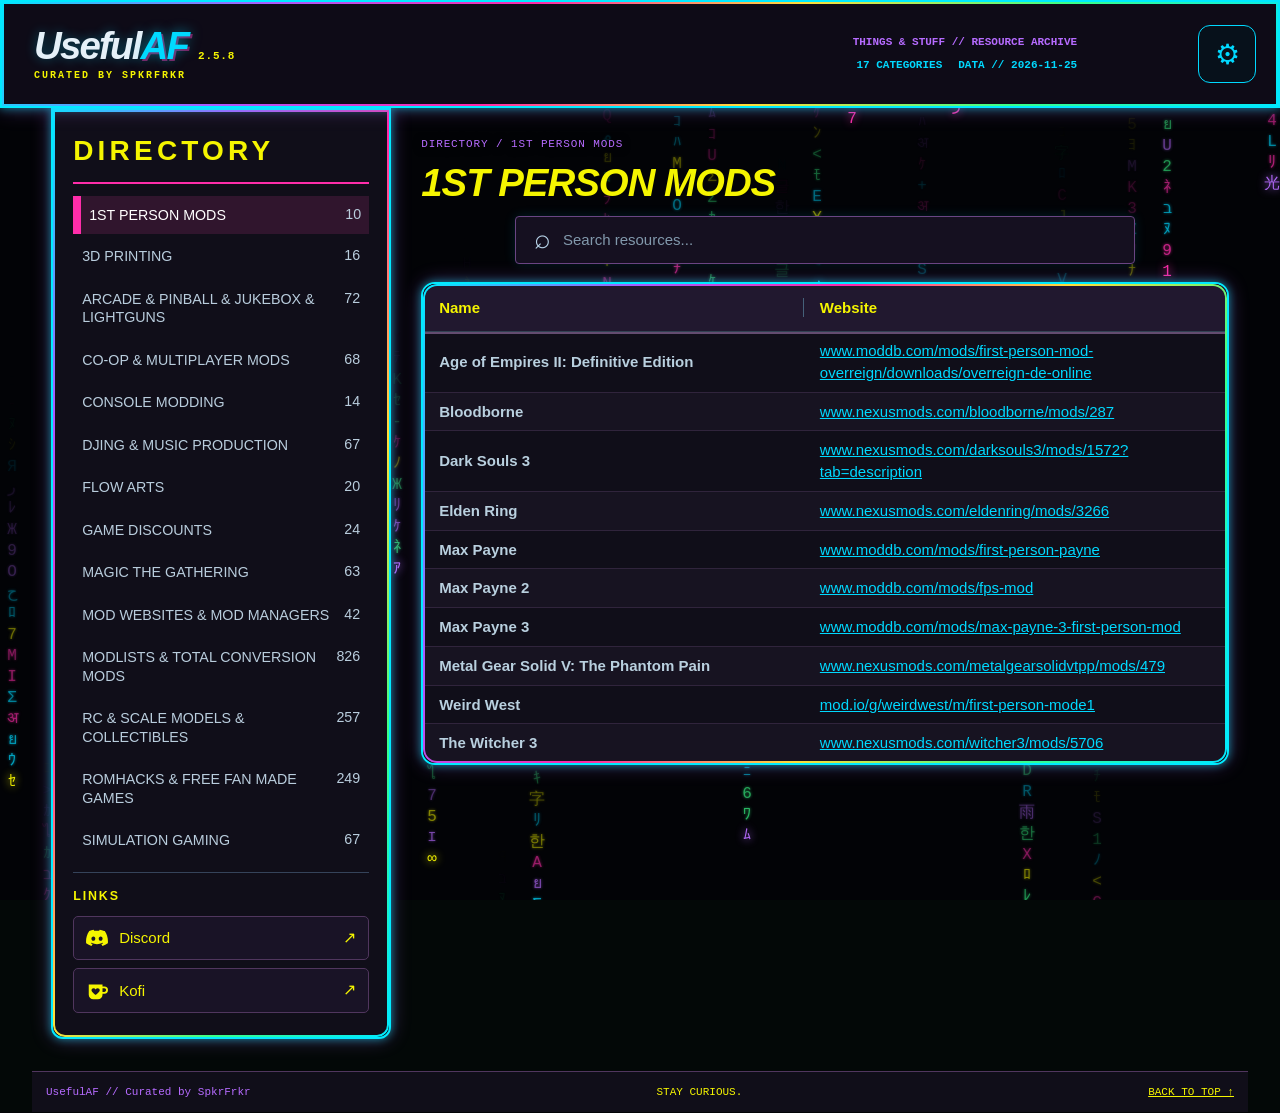
==== commit 82ccaaea: "Add files via upload" ====
--- a/index.html
+++ b/index.html
@@ -9,7 +9,7 @@
 <canvas class="matrix-rain" id="matrixRain" aria-hidden="true"></canvas>
 <div class="scanlines" aria-hidden="true"></div>
 <header class="topbar">
-  <a class="brand" href="#top" aria-label="UsefulAF home"><span class="brand-stack"><span class="brand-line"><span class="brand-name">Useful<span class="brand-af">AF</span></span><span class="version-line" id="versionLabel">2.4.4</span></span><span class="brand-tagline">CURATED BY SPKRFRKR</span></span></a>
+  <a class="brand" href="#top" aria-label="UsefulAF home"><span class="brand-stack"><span class="brand-line"><span class="brand-name">Useful<span class="brand-af">AF</span></span><span class="version-line" id="versionLabel">2.5.9</span></span><span class="brand-tagline">CURATED BY SPKRFRKR</span></span></a>
   <div class="top-meta"><div class="status-line"><span class="archive-caption">THINGS &amp; STUFF // RESOURCE ARCHIVE</span><span id="categoryTotal"></span><span>DATA // 2026-11-25</span><span class="record-total" id="totalCount">0 RECORDS</span></div></div>
   <button id="settingsToggle" class="settings-icon" type="button" aria-expanded="false" aria-controls="settingsPanel" aria-label="Display settings">⚙</button>
 </header>
@@ -43,5 +43,5 @@
   </section>
 </main><footer class="archive-footer"><span>UsefulAF // Curated by SpkrFrkr</span><span>STAY CURIOUS.</span><a href="#top">BACK TO TOP ↑</a></footer>
 <script type="application/json" id="embeddedData">{"appName": "UsefulAF", "version": "2.3.2", "source": "UsefulAF - Website Version(10)(1).ods", "sourceRows": 1938, "contentRows": 1938, "blankRowsSkipped": 0, "duplicateCellsRemoved": 0, "sheets": [{"name": "1ST PERSON MODS", "headers": ["Game Title", "Link"], "rows": [["Age of Empires II: Definitive Edition", "https://www.moddb.com/mods/first-person-mod-overreign/downloads/overreign-de-online"], ["Bloodborne", "https://www.nexusmods.com/bloodborne/mods/287"], ["Dark Souls 3", "https://www.nexusmods.com/darksouls3/mods/1572?tab=description"], ["Elden Ring", "https://www.nexusmods.com/eldenring/mods/3266"], ["Max Payne", "https://www.moddb.com/mods/first-person-payne"], ["Max Payne 2", "https://www.moddb.com/mods/fps-mod"], ["Max Payne 3", "https://www.moddb.com/mods/max-payne-3-first-person-mod"], ["Metal Gear Solid V: The Phantom Pain", "https://www.nexusmods.com/metalgearsolidvtpp/mods/479"], ["Weird West", "https://mod.io/g/weirdwest/m/first-person-mode1"], ["The Witcher 3", "https://www.nexusmods.com/witcher3/mods/5706"]]}, {"name": "3D PRINTING", "headers": ["Resource", "Link", "Details"], "rows": [["Cults3D", "https://cults3d.com/"], ["Thingiverse", "https://www.thingiverse.com/"], ["STLfinder", "https://www.stlfinder.com/"], ["Cgtrader", "https://www.cgtrader.com/"], ["Pinshape", "https://pinshape.com/"], ["Yeggi", "https://www.yeggi.com/"], ["Thangs", "https://thangs.com/"], ["MyMiniFactory", "https://www.myminifactory.com/"], ["Printables", "https://www.printables.com/"], ["NOTEABLE PATREON PROJECTS"], ["LootBoxPlus", "https://www.patreon.com/cw/lootboxplus", "(starring 4ft Gundam, & a new one each year, only lowest tier is needed to get access)"], ["MechaAddict", "https://www.patreon.com/c/rockyq_mechaaddict"], ["MechTechAtelier", "https://www.patreon.com/c/MechTechAtelier"], ["MicroMecha", "https://www.patreon.com/c/micromecha"], ["NOTEABLE FIGURE PROJECTS"], ["Morphonauts", "https://morphonauts.com/"]]}, {"name": "ARCADE & PINBALL & JUKEBOX & LIGHTGUNS", "headers": ["Resource", "Link", "Specialties", "Shipping"], "rows": [["AB Video Arcades", "https://abvideoarcades.com/", "Retro multicade cabinets", "Ships from USA; destinations unverified"], ["American Gear Company", "https://americangearcompany.com/", "Custom arcade cabinets and game-room builds", "Request a shipping quote"], ["Arcade 1 Up", "https://arcade1up.com/", "Licensed home arcade and virtual pinball cabinets", "US store; check retailer for other regions"], ["Arcade Box", "https://arcadebox-games.com/", "Retro arcade machines and cabinets", "See shipping policy for destination coverage"], ["Arcade Classics", "https://arcadeclassics.myshopify.com/", "Classic-style arcade cabinets", "See store shipping policy"], ["Arcade Imagination", "https://www.arcadeimagination.com/", "Custom arcade cabinets and virtual pinball", "Shipping or pickup; confirm destination with seller"], ["Arcade ModUp", "https://arcademodup.com/", "Arcade1Up conversion kits, control panels and parts", "USA; request an international quote"], ["Arcade One", "https://arcade-one.com/", "Arcade PCs and frontend configurations", "Coverage unverified"], ["Arcade Systems UK", "https://arcadesystems.co.uk/", "Full-size and custom multicade cabinets", "Worldwide; delivery included on qualifying listings"], ["Arcades R Fun", "https://arcadesrfun.com/", "Custom upright and cocktail multicades", "Insured shipping; confirm destination with seller"], ["Arcooda", "https://www.arcooda.com", "Arcade and virtual pinball cabinets, monitors and components", "Request a freight quote"], ["ArkRocket", "https://www.arkrocket.com", "Jukeboxes, turntables and retro audio", "See policy for eligible destinations"], ["AtGames", "https://www.atgames.us", "Legends arcade cabinets, virtual pinball and accessories", "US storefront; see regional sellers elsewhere"], ["Blamcon", "https://blamcon.com", "Lightguns and tracking accessories", "Canada and USA confirmed; check other destinations"], ["Buy Stuff Arcades", "https://www.buystuffarcades.com/", "Arcade and virtual pinball mods, cabinets and accessories", "Canada and USA; check checkout for rates"], ["ClevelandSoftware", "https://www.clevelandsoftwaredesign.com", "Virtual pinball controller boards, solenoids and feedback kits", "Confirm destination with seller"], ["Custom Multicades", "https://custommulticades.com/", "Custom arcade cabinets and multicades", "Request a freight quote"], ["Custom-Arcades", "https://custom-arcades.nl/", "Custom arcade cabinets, virtual pinball and lightgun machines", "Netherlands; ask about other destinations"], ["CustomCades", "https://customcades.net", "Custom full-size and pedestal arcade cabinets", "US fabrication; ask about freight coverage"], ["DC Arcades", "https://www.dcarcades.com/", "Home multicade cabinets and game-room equipment", "See store shipping policy"], ["Digital Pinball", "https://digital-pinball.com/", "Virtual pinball hardware and digital products", "Digital items delivered online; hardware coverage varies"], ["DIY Arcade", "https://www.diyretroarcade.com/", "DIY arcade controls, wiring and cabinet parts", "USA; see international shipping FAQ"], ["Dream Arcades", "https://www.dreamarcades.com/", "Custom multicades and cocktail arcade tables", "Freight quote based on address and cabinet"], ["Electro Arcade", "https://electroarcade.com.au/", "Arcade cabinets, controllers and retro gaming gear", "Australia; international shipping paused per policy"], ["Extreme Home Arcades", "https://www.extremehomearcades.com/home.aspx", "Custom arcade cabinets, pedestals and cocktail tables", "Request a freight quote from Wisconsin"], ["Game Room Shop", "https://www.gameroomshop.com/", "Game-room furniture, arcade machines and pinball", "Destination and freight terms vary by product"], ["Game Room Solutions", "https://gameroomsolutions.com/", "Arcade cabinet kits, controls and virtual pinball kits", "Check policy or checkout for freight and destination"], ["Gen X Arcade", "https://www.genxarcade.com/", "Custom retro arcade cabinets", "Request a shipping quote"], ["GI Joel Gaming", "https://www.gijoelgaming.com/", "Arcade and virtual pinball mods and accessories", "USA and international; confirm destination"], ["Hyper Arcade Systems", "https://www.hyperarcadesystems.com/", "Configured drives for arcade and pinball frontends", "Coverage unverified"], ["Kris Cool Mod", "https://www.kriscoolmod.com/", "Virtual pinball upgrades, cabinet mods and backglasses", "Canada, USA and international"], ["M&P Amusement", "https://mpamusement.com", "New and refurbished commercial arcade and pinball machines", "LTL available to USA, Canada and Mexico; ask about other freight"], ["Monster Arcades", "https://www.monsterarcades.com/", "Custom upright, slimline and multiplayer arcades", "Request a freight quote"], ["N2Fun", "https://www.n2fun.com", "US-built multicades and home arcade equipment", "See store shipping policy"], ["North Coast Arcades", "https://www.northcoastarcades.com/", "Arcade cabinet plans, DIY builds and parts", "Digital plans delivered online; physical coverage unverified"], ["Paradox Arcades", "https://www.paradoxarcades.com/", "High-end made-to-order arcade cabinets", "Request a freight quote"], ["Phantom Arcades", "https://phantomarcades.com/", "Hand-built custom arcade cabinets and pedestals", "US builds; confirm freight destination"], ["Pinball King", "https://thepinballking.com/", "Custom virtual pinball machines", "USA; international shipping unavailable per FAQ"], ["Pinballia", "https://www.pinballia.com/", "Custom virtual pinball cabinets", "UK; ask for other destinations"], ["Polycade", "https://polycade.com/", "Wall-mounted arcade cabinets and gaming controls", "Check policy for current eligible destinations"], ["Quality Arcades", "https://www.qualityarcades.com/", "Multicade cabinets, including upright and cocktail models", "US freight; confirm destination and quote"], ["Rec Room Masters", "https://recroommasters.com/", "Arcade cabinet kits, controller decks and accessories", "Check policy for eligible destinations"], ["Rec Room World", "https://www.recroomworld.com/", "Virtual pinball machines and cocktail multicades", "Mainland USA; ask for other destinations"], ["Retro Gaming House", "https://www.retrogaminghouse.com/", "Retro arcade cabinets and home gaming equipment", "USA and international options; check policy"], ["Retro Replay Arcades", "https://www.retroreplayarcades.com/", "Custom retro arcade cabinets", "Contact seller for delivery coverage"], ["Retro Shooter", "https://retroshooter.com/", "Lightgun sets, sensors and shooting-game hardware", "International from China; regional stock varies"], ["Retro-Cade", "https://www.retro-cade.com/", "Custom arcade cabinets for homes and businesses", "USA; check freight terms"], ["Retrograde OS Gaming", "https://retrogradosgaming.com/", "Retro gaming builds and frontend configuration resources", "Coverage unverified"], ["Rpeg Electronics", "https://rpegelectronics.com/", "Karaoke jukebox systems, microphones and amplifiers", "Check policy for destination and freight"], ["RocOla", "https://www.rock-ola.com", "Jukeboxes, including classic CD and vinyl models", "USA curbside freight; ask about international and UK options"], ["SoundLeisure", "https://soundleisure.com", "Jukeboxes, including handmade vinyl, CD and digital models", "UK and international; quote outside mainland UK"], ["Suncoast Arcade", "https://www.suncoastarcade.com/", "Home multicades and retro arcade cabinets", "Check destination eligibility with seller"], ["Szabo’s Arcades", "https://www.szabosarcades.com/", "Custom arcade graphics, side art and cabinet decals", "Check checkout or contact seller for destination coverage"], ["T-molding", "https://www.t-molding.com/", "Cabinet edge trim, tools and installation supplies", "USA and international; rates in cart"], ["The Arcade Guys", "https://thearcadeguys.com/", "Home arcade cabinets and multicades", "Contact seller for freight coverage"], ["The Home Arcade", "https://thehomearcade.ca/", "Custom home arcade cabinets and multicades", "Freight quoted by seller"], ["Tulsa Arcades", "https://www.tulsaarcades.com/", "Arcade cabinet kits, mounting hardware and mods", "USA shipping or Tulsa pickup; check other destinations"], ["Ultimarc", "https://www.ultimarc.com/", "Arcade joysticks, button encoders and trackballs", "Ships from UK; check checkout for eligible destinations"], ["Unico", "https://www.unico-usa.com/", "Retro arcade cabinets, LCD monitors and controls", "USA only; no international delivery"], ["Upgrade Arcade", "https://upgradearcade.com/", "Arcade1Up upgrade kits and cabinet modifications", "Check checkout or contact seller for destination coverage"], ["VirtualPinball", "https://virtualpinball.com", "Full-size virtual pinball cabinets", "Mainland USA and international freight"], ["VirtuaPin", "https://virtuapin.net", "Virtual pinball cabinets, kits and controllers", "Freight or parcel shipping; confirm eligible destinations"], ["Visual Pinball", "https://visualpinball.net/", "Custom virtual pinball cabinets configured for Pinball FX", "US-built; ask about freight coverage"], ["VP Forums", "https://www.vpforums.org/", "Virtual pinball community, downloadable tables and setup guides", "Online resource"], ["X Arcade", "https://shop.xgaming.com/", "X-Arcade sticks, Tankstick controllers and cabinet hardware", "USA and eligible international destinations; varies by item"], ["GUIDES", "", "SPECIALTIES", "SHIPPING"], ["Raspberry Pi Jukebox", "https://www.instructables.com/DIY-Jukebox-With-Raspberry-Pi/", "DIY Raspberry Pi jukebox build guide", "Online guide"], ["Raspberry Pi Jukebox", "https://www.instructables.com/Raspberry-Pi-Jukebox/", "Raspberry Pi jukebox project tutorial", "Online guide"], ["Raspberry Pi Jukebox", "https://www.xda-developers.com/building-digital-jukebox-raspberry-pi/", "Raspberry Pi digital jukebox build article", "Online guide"], ["Raspberry Pi Cocktail Table", "https://blog.novacare.no/making-an-arcade-cocktail-table-raspberry-pi-3-build/", "DIY Raspberry Pi cocktail arcade cabinet guide", "Online guide"], ["RESOURCES", "", "SPECIALTIES", "SHIPPING"], ["Universal Video Game List", "https://www.uvlist.net/", "Video game database and collection tracking", "Online resource"]]}, {"name": "CO-OP & MULTIPLAYER MODS", "headers": ["Resource", "Link"], "rows": [["MULTI-GAME"], ["Nucleus CoOp", "https://nucleus-coop.github.io/"], ["ReadyM", "https://www.ready.mp/"], ["GAME SPECIFIC"], ["A Hat In Time", "https://steamcommunity.com/sharedfiles/filedetails/?id=1520888250"], ["Armored Core VI", "https://www.nexusmods.com/armoredcore6firesofrubicon/mods/3"], ["BeamNG", "https://github.com/TheHellBox/KISS-multiplayer"], ["BlackMesa", "https://github.com/ampreeT/SourceCoop"], ["Blade & Sorcery", "https://www.nexusmods.com/bladeandsorcery/mods/6888"], ["Bomb Rush Cyberfunk", "https://github.com/SlopCrew/SlopCrew"], ["Content Warning", "https://github.com/MaxWasUnavailable/Virality"], ["Crysis", "https://www.moddb.com/mods/crysis-co-op"], ["", "https://github.com/MikeCrossley/Crysis-Co-op"], ["Dark Messiah of Might and Magic", "https://www.moddb.com/mods/dark-messiah-co-op"], ["", "https://github.com/KingDavidW/DarkMessiah-Coop-Mod-Files"], ["Dark Souls Remastered", "https://www.nexusmods.com/darksoulsremastered/mods/899"], ["Dark Souls 3", "https://www.nexusmods.com/darksouls3/mods/1895"], ["Devil May Cry 5", "https://www.nexusmods.com/devilmaycry5/mods/353"], ["Doom 3", "https://www.moddb.com/mods/librecoop-dhewm3-coop"], ["Doom Eternal", "https://www.nexusmods.com/doometernal/mods/1062"], ["Dyson Sphere Program", "https://github.com/NebulaModTeam/nebula"], ["Elden Ring", "https://www.nexusmods.com/eldenring/mods/510"], ["The Elder Scrolls: Daggerfall", "https://github.com/EmptyBottleInc/DFU-Tanguy-Multiplayer/releases/tag/0.3"], ["The Elder Scrolls: Morrowind", "https://tes3mp.com/"], ["The Elder Scrolls: Oblivion", "https://www.nexusmods.com/oblivion/mods/40325?tab=description"], ["", "https://www.nexusmods.com/oblivion/mods/47303"], ["The Elder Scrolls: Skyrim", "https://skyrim-together.com/news"], ["", "https://www.nexusmods.com/skyrimspecialedition/mods/69993"], ["Fallout 2", "https://www.fonline-reloaded.net/"], ["", "https://fonline2.com/"], ["", "https://fonline3.com/"], ["", "https://fonline-aop.net/site/index.php"], ["Fallout 3", "https://github.com/foxtacles/vaultmp"], ["Fallout: New Vegas", "https://github.com/NVMP/ClientDistribution/releases/tag/4.75"], ["Gothic", "https://steamcommunity.com/sharedfiles/filedetails/?id=2982357924"], ["", "https://gothiccoop.com/"], ["", "https://gothic-online.com/"], ["Gothic 2", "https://steamcommunity.com/sharedfiles/filedetails/?id=2982365243"], ["Gothic 3", "https://www.nexusmods.com/gothic3/mods/1"], ["Grand Theft Auto III", "https://gtaconnected.com/downloads/"], ["Grand Theft Auto: Vice City", "https://www.moddb.com/mods/vc-2-players-mod"], ["Grand Theft Auto: San Andreas", "https://open.mp/"], ["Grand Theft Auto V", "https://ragecoop.com/#/"], ["", "https://github.com/RAGECOOP/RAGECOOP-V"], ["", "https://gitlab.com/cgmp/gta"], ["Hades", "https://github.com/SystematicSkid/HadesMP"], ["Hogwarts Legacy", "https://www.nexusmods.com/hogwartslegacy/mods/1378"], ["Hollow Knight", "https://github.com/Extremelyd1/HKMP"], ["", "https://github.com/themulhima/lumafly"], ["Kenshi", "https://github.com/nhoral/KenshiCoop"], ["Mount & Blade II: Bannerlord", "https://www.moddb.com/mods/bannerlord-online"], ["Noita", "https://github.com/IntQuant/noita_entangled_worlds"], ["", "https://github.com/soler91/noita-together"], ["Read Dead Redemption 2", "https://redm.net/"], ["Stalker: Call of Pripyat", "https://www.moddb.com/mods/x-ray-multiplayer-extension"], ["Stalker: Shadow of Chernobyl", "https://www.xrmpe.online/"], ["Sekiro", "https://www.nexusmods.com/sekiro/mods/577"], ["Starcraft & Brood Wars", "https://www.moddb.com/mods/starcraft-coop-campaign"], ["Star Trek Elite Force II", "https://www.moddb.com/mods/star-trek-elite-force-ii-coop-hazardmodding"], ["Star Wars Jedi Knight Jedi Academy", "https://www.moddb.com/mods/open-jedi-project-enhanced-universe"], ["Subnautica", "https://nitrox.rux.gg/"], ["Subnautica: Below Zero", "https://subnauticamultiplayer.com/"], ["Super Mario 64", "https://github.com/coop-deluxe/sm64coopdx/releases/tag/v1.2.1"], ["", "https://mods.sm64coopdx.com/mods/"], ["", "https://www.romhacking.net/hacks/1508/"], ["Return To Castle Wolfenstein", "https://www.rtcwcoop.com/"], ["MULTIPLAYER MOD MEGALIST"], ["", "https://docs.google.com/spreadsheets/d/e/2PACX-1vSV41AswEt3EpzSyd85YRVtoJaIIXWjtBy347dISJg4fs6xSNPqcgfsh76TxX_l-mnT7pjMlSqTW-87/pubhtml?urp=gmail_link"]]}, {"name": "CONSOLE MODDING", "headers": ["Resource", "Link"], "rows": [["SOURCES"], ["Wololo", "https://wololo.net/"], ["NINTENDO SNES MINI"], ["Hackchi2", "https://github.com/TeamShinkansen/Hakchi2-CE"], ["NINTENDO SWITCH"], ["Switch Hack Guide", "https://switch.hacks.guide/"], ["NINTENDO GAMECUBE"], ["M.2 loader Installation", "https://www.youtube.com/watch?v=1uxu8anymDg"], ["NINTENDO WII"], ["Wii Hacks Guide", "https://wii.hacks.guide/"], ["PC"], ["Transform Any PC into a Retro Gaming Console (Batocera Guide)", "https://retrogamecorps.com/2023/05/26/transform-any-pc-into-a-retro-gaming-console-batocera-guide/"], ["SONY PLAYSTATION CLASSIC ( mini ps1 remake )"], ["Classic Hacks Guide", "https://modmyclassic.com/"]]}, {"name": "DJING & MUSIC PRODUCTION", "headers": ["Software / Resource", "Link", "Platforms"], "rows": [["DAW ( DIGITAL AUDIO WORKSTATION )", "", "Platforms"], ["Ableton", "https://www.ableton.com/", "Windows & Mac"], ["Cakewalk Sonar", "https://www.cakewalk.com/", "Windows"], ["Cubase", "https://www.steinberg.net/cubase/", "Windows & Mac"], ["FLStudio", "https://fl.studio/", "Windows & Mac natively, Linux with Wine"], ["GarageBand", "https://www.apple.com/au/mac/garageband/", "Apple & iOS"], ["Logic", "https://www.apple.com/au/logic-pro/", "Apple & iOS"], ["Reason", "https://www.reasonstudios.com/", "Windows & Mac"], ["DJ TRACK SOURCES"], ["BandCamp", "https://bandcamp.com/"], ["Beatport", "https://www.beatport.com/"], ["JunoDownload", "https://www.junodownload.com/"], ["Soundcloud", "https://soundcloud.com/"], ["TraxSource", "https://www.traxsource.com/"], ["1001Tracklists", "https://www.1001tracklists.com/"], ["GEAR"], ["Allen & Heath", "https://www.allen-heath.com/"], ["ADJ ( AmericanDJ )", "https://www.adj.com/"], ["AlphaTheta", "https://alphatheta.com/"], ["AudioTechnica", "https://www.audio-technica.com/"], ["AvMaxx", "https://www.avmaxx.com/"], ["BlizzardPro", "https://www.blizzardpro.com/"], ["Boss", "https://www.boss.info/global/"], ["DenonDJ", "https://www.denondj.com/"], ["GeekStands", "https://geekstands.com/"], ["GuitarCenter", "https://www.guitarcenter.com/"], ["IDJnow", "https://www.idjnow.com/"], ["MusiciansFriend", "https://www.musiciansfriend.com/"], ["Numark", "https://www.numark.com/"], ["Pangolin", "https://pangolin.com/", "Lighting"], ["PioneerDJ", "https://www.pioneerdj.com/"], ["Rane", "https://www.rane.com/"], ["Reverb", "https://reverb.com/"], ["Roland", "https://www.roland.com/"], ["Shure", "https://www.shure.com/"], ["Sweetwater", "https://www.sweetwater.com/"], ["Tascam", "https://tascam.jp/int"], ["TechLED", "https://techledwall.com/", "Lighting"], ["Technics", "https://www.technics.com/global/"], ["Xlaser", "https://www.xlaser.com/", "Lighting"], ["ZzSounds", "https://www.zzounds.com/"], ["PLUGINS & SAMPLES"], ["AudioBlast", "https://www.audioblast.me/", "Plugins & samples"], ["Eventide", "https://www.eventideaudio.com/", "Plugins"], ["GhostHack", "https://www.ghosthack.de/", "Plugins & samples"], ["Helm", "https://tytel.org/helm/", "Plugins"], ["IllFormed ( DBGlitch )", "https://illformed.org/", "Plugins"], ["Izotope", "https://www.izotope.com/", "Plugins"], ["LennarDigital", "https://www.lennardigital.com/", "Plugins"], ["MrBillTunes", "https://mrbillstunes.com/", "Samples & tutorials specializing on Ableton"], ["NativeInstruments", "https://www.native-instruments.com/"], ["NoiseEngineering", "https://noiseengineering.us/", "Plugins & samples"], ["PluginBoutique", "https://www.pluginboutique.com/", "Plugins"], ["Red", "https://vst.unplug.red/", "Plugins"], ["Refx", "https://refx.com/", "Plugins"], ["SonicCharge", "https://soniccharge.com/", "Plugins"], ["SoundToys", "https://www.soundtoys.com/", "Plugins"], ["Splice", "https://splice.com/", "Plugins & samples"], ["U-He", "https://u-he.com/", "Plugins"], ["Valhalla", "https://valhalladsp.com/", "Plugins"], ["Vengeance", "https://www.vengeance-sound.com/", "Plugins & samples"], ["Xfer Records", "https://xferrecords.com/", "Plugins & samples"], ["Soniss", "https://sonniss.com/", "Samples"], ["TOOLS"], ["MixedInKey", "https://mixedinkey.com/"], ["PeteTongDJ Academy", "https://www.petetong-djacademy.com/"], ["Mixxx", "https://mixxx.org"]]}, {"name": "FLOW ARTS", "headers": ["Resource", "Link", "Specialties", "Shipping"], "rows": [["SHOP RESOURCES", "", "SPECIALTIES", "SHIPPING"], ["BonoboFlow", "https://bonoboflow.com", "Flow props and spinning accessories", "USA and international"], ["Dark-Monk", "https://dark-monk.com/", "Professional fire poi, staffs, hoops and hardware", "Check checkout for destination and item restrictions"], ["DrexFactor", "https://drexfactor.com", "Poi lessons, tutorials and performance resources", "Online resources; physical shipping unverified"], ["FireToys", "https://www.firetoys.com", "Circus, juggling, aerial and flow arts equipment", "USA and international to eligible destinations"], ["FlowToys", "https://flowtoys.com", "LED poi, staffs, juggling props and modular parts", "Check checkout for destination and battery restrictions"], ["GloFX", "https://glofx.com/", "Diffraction glasses, LED gloves and festival flow gear", "USA and eligible international destinations"], ["IgnisPixel", "https://ignispixel.com", "Programmable pixel poi, staffs and LED performance props", "Worldwide delivery; destination restrictions may apply"], ["Inspirate", "https://inspirate.pro/en", "Programmable LED props and performance equipment", "Check destination with seller"], ["InspyreFlowProps", "https://www.inspyreflowprops.com", "Custom flow props and specialty spinning equipment", "Check policy for destination and custom-order lead times"], ["Lanternsmith", "https://www.lanternsmith.com", "Poi heads, handles, tethers and modular flow parts", "Coverage unverified"], ["MoodHoops", "https://moodhoops.com", "LED hoops, poi and illuminated performance props", "USA including Alaska, Hawaii and territories; check other destinations"], ["NeoFlowArt", "https://neoflowart.com/", "Programmable LED pixel props for performance", "Worldwide; rates and duties vary"], ["NinjaPyrate", "https://ninjapyrate.com", "Carbon-fiber fire and practice staffs, poi and flow props", "Check checkout for destination and product restrictions"], ["PyroTerra", "https://pyroterra.com", "Professional LED and fire performance props", "Request destination availability from seller"], ["SacredFlowArt", "https://sacredflowart.com", "Dance hoops, LED props and flow arts accessories", "Ships to 150+ countries; rates vary"], ["SynergyFlowArts", "https://www.synergyflowarts.com", "Flow props, contact staffs and spinning equipment", "USA and international"], ["TheSpinsterz", "https://thespinsterz.com/", "Dance hoops, practice props and hoop accessories", "Check checkout for eligible destinations"], ["UltraPoi", "https://www.ultrapoi.com", "LED poi, orbitals and light-up spinning props", "Check destination and restrictions with seller"], ["FlowOnFire", "https://www.etsy.com/shop/FlowOnFire", "Handmade fire, LED and practice poi and custom props", "Etsy delivery options vary by listing and destination"]]}, {"name": "GAME DISCOUNTS", "headers": ["Resource", "Link", "Specialties / Key Types"], "rows": [["AllKeyShop", "https://www.allkeyshop.com/blog/", "Price comparison for PC game keys across stores and marketplaces"], ["Digiphile", "https://www.digiphile.co/", "Curated PC game bundles with Steam keys"], ["Eneba", "https://www.eneba.com/", "Third-party marketplace for PC and console keys, gift cards and wallet credit"], ["eStarLand", "https://www.estarland.com/", "New and used physical video games, consoles and trade-ins"], ["Fanatical", "https://www.fanatical.com/", "Publisher-sourced PC keys, mostly Steam, plus bundles and selected direct activation"], ["G2A", "https://www.g2a.com/", "Third-party marketplace for game keys, gift cards and subscriptions"], ["GameFly", "https://www.gamefly.com/", "Mail rental and used physical console game sales"], ["GamesRepublic", "https://gamesrepublic.com/", "PC digital game downloads and activation keys; current storefront availability unverified"], ["Gamivo", "https://www.gamivo.com/", "Third-party marketplace for game keys, DLC and platform gift cards"], ["GG-Deals", "https://gg.deals/", "PC deal comparison, price history and alerts across stores and keyshops"], ["GOG", "https://www.gog.com/", "DRM-free PC downloads and GOG library activation"], ["Green Man Gaming", "https://www.greenmangaming.com/", "Authorized PC game keys for Steam and other publisher launchers"], ["HRK Game", "https://www.hrkgame.com/", "PC game keys, DLC and wallet top-ups"], ["Humble Bundle", "https://www.humblebundle.com/", "PC game bundles and subscriptions, mainly Steam keys; some other platforms"], ["IndieGala", "https://www.indiegala.com", "PC bundles and individual game keys, primarily Steam"], ["Instant-Gaming", "https://www.instant-gaming.com/", "Discount digital PC and console keys, DLC and gift cards"], ["Is There Any Deal", "https://isthereanydeal.com/", "PC deal tracking and price history across authorized stores"], ["Kinguin", "https://www.kinguin.net/", "Third-party marketplace for PC and console keys, software and gift cards"], ["Loaded", "https://www.loaded.com/", "Discount PC and console activation codes and gift cards"], ["US Games Planet", "https://us.gamesplanet.com/", "Authorized PC downloads and keys for Steam and publisher launchers"], ["YUPLAY", "https://www.yuplay.com/", "Digital PC game keys, DLC and bundles; activation platform varies"], ["EXCLUSIVE PHYSICAL GAMES", "", "SPECIALTIES / KEY TYPES"], ["LimitedRunGames", "https://limitedrungames.com/", "Limited physical game editions and collector releases across consoles"], ["SuperRareGames", "https://superraregames.com/", "Limited physical indie game releases, especially Nintendo Switch"]]}, {"name": "MOD WEBSITES & MOD MANAGERS", "headers": ["Resource", "Link", "Details"], "rows": [["POPULAR SITES / SOURCES"], ["GameBanana", "https://gamebanana.com/"], ["GameFront", "https://www.gamefront.com/"], ["Hexium", "https://hexium.gg/"], ["Mod.IO", "https://mod.io/"], ["ModDB", "https://www.moddb.com/", "Multi-Game"], ["Modrinth", "https://modrinth.com/", "Minecraft"], ["NexusMods", "https://www.nexusmods.com/", "Multi-Game"], ["Thunderstore", "https://thunderstore.io/", "Multi-Game"], ["MOD LAUNCHERS & MANAGERS"], ["7D2D Mod Launcher", "https://7d2dmodlauncher.org/", "7 Days to Die"], ["ATLauncher", "https://atlauncher.com/", "Minecraft"], ["Baldurs Gate 3 Mod Manager", "https://bg3modmanager.net/", "Baldurs Gate 3"], ["Curseforge", "https://www.curseforge.com/", "Multi-Game"], ["Elden Mod Loader", "https://www.nexusmods.com/eldenring/mods/117", "Elden Ring"], ["Frosty", "https://frostymodmanager.net/", "Frostbite Engine Games"], ["Gale", "https://github.com/Kesomannen/gale/releases", "Thunderstore without Overwolf, Multi-game"], ["GDLauncher", "https://gdlauncher.com/", "Minecraft"], ["GenLauncher", "https://www.moddb.com/mods/genlauncher", "Command & Conquer – Generals: Zero Hour"], ["Irony", "https://bcssov.github.io/IronyModManager/", "Paradox games"], ["Kenshi-Mod-Manager", "https://github.com/millerscout/Kenshi-Mod-Manager", "Kenshi"], ["LaughingLeader’s Baldur’s Gate 3 Mod Manager", "https://github.com/LaughingLeader/BG3ModManager", "Baldurs Gate 3"], ["Libertas Launcher", "https://sourceforge.net/projects/libertaslauncher/", "Dawn of War II"], ["Lumafly ( Hollow Knight )", "https://themulhima.github.io/Lumafly/", "Hollow Knight"], ["Mod Organizer 2", "https://github.com/ModOrganizer2/modorganizer", "Multi-Game"], ["ModManager", "https://github.com/fluffy-mods/ModManager", "Multi-game w/ Steam integrations"], ["ModMyFactory", "https://github.com/Artentus/ModMyFactory", "Factorio"], ["ModSync", "https://deadlystream.com/files/file/2317-kotormodsync/", "Star Wars Knights of the Old Republic"], ["OpenModMan", "https://github.com/iquercorb/OpenModMan", "Multi-Game"], ["OpenModMan", "https://github.com/iquercorb/OpenModMan"], ["Primal Mod Installer", "https://downloads.fcmodding.com/all/mod-installer/", "Far Cry"], ["Prism Launcher", "https://prismlauncher.org/", "Minecraft"], ["R2modman", "https://thunderstore.io/package/ebkr/r2modman/", "Thunderstore without Overwolf, Multi-game"], ["RanDOOM", "https://github.com/johnsto/randoom", "DOOM"], ["ReSkate", "https://docs.reskate.dev/", "Skate (2025)"], ["SLAM", "https://github.com/halfmanbear/SLAM", "SymLink Advanced Mod-manager for DCS"], ["SneakBite", "https://www.nexusmods.com/metalgearsolidvtpp/mods/106 or alternatively https://github.com/topher-au/SnakeBite", "Metal Gear Solid V: The Phantom Pain"], ["Sonic Adventure Mod Manager", "https://github.com/X-Hax/SA-Mod-Manager", "Sonic Adventure"], ["Thunderstore", "https://www.overwolf.com/app/thunderstore-thunderstore_mod_manager", "Multi-Game"], ["TPackBuilder", "https://steamcommunity.com/sharedfiles/filedetails/?id=3446119263 or alternatively https://www.tmodloader.net/", "Terraria"], ["Vortex", "https://www.nexusmods.com/about/vortex", "Multi-Game"], ["Wabbajack", "https://www.wabbajack.org/", "Multi-Game"]]}, {"name": "MODLISTS & TOTAL CONVERSION MODS", "headers": ["Resource", "Link"], "rows": [["Age of Empires II: The Conquerors"], ["Age of Chivalry: Hegemony", "https://www.moddb.com/mods/age-of-chivalry-hegemony"], ["Age of Stainless Steel", "https://www.moddb.com/mods/age-of-stainless-steel"], ["Crusades", "https://www.moddb.com/mods/age-of-empires-ii-crusades"], ["Sengoku", "https://www.moddb.com/mods/sengoku-age-of-empires-2-total-conversion"], ["Age of Empires III"], ["Age of Pirates", "https://github.com/rostislavpeska/age-of-pirates"], ["Age of Empires III: The Asian Dynasties"], ["Wars of Liberty", "https://www.moddb.com/mods/aoe3wol"], ["Age of Empires III Definitive Edition"], ["Age of the World", "https://www.ageofempires.com/mods/details/126056/"], ["Arcanum: Of Steamworks and Magick Obscura"], ["Unofficial Arcanum Patch", "https://terra-arcanum.com/drog/uap.html"], ["ARMA 2"], ["Invasion 1944", "https://www.moddb.com/mods/invasion-19441"], ["Project Reality", "https://www.moddb.com/mods/project-reality-arma2"], ["ARMA 3"], ["Operation TREBUCHET ( Halo )", "https://steamcommunity.com/workshop/filedetails/?id=769440155"], ["Imperial Conquest – Warhammer 40k", "https://steamcommunity.com/sharedfiles/filedetails/?id=2161719492"], ["There is Only War ( Warhammer )", "https://steamcommunity.com/sharedfiles/filedetails/?id=1160452826"], ["ZEUS RTS + Missions", "https://steamcommunity.com/workshop/filedetails/?id=2932626341"], ["ARK: Survival Ascended"], ["Primal Chaos", "https://www.curseforge.com/ark-survival-ascended/mods/ark-primal-chaos"], ["Arx Fatalis"], ["Insanity Overhaul", "https://www.moddb.com/mods/arx-insanity-mod or alternatively https://arxinsanity.weebly.com/"], ["Battlefield 3"], ["BF3: Reality Mod", "https://bf3reality.com/"], ["BATTLETECH"], ["BattleTech: Advanced 3062", "https://www.bta3062.com/index.php?title=Main_Page"], ["Blade & Sorcery"], ["Realm of the Rings ( Lord of the Rings )", "https://www.nexusmods.com/bladeandsorcery/mods/11530"], ["The Outer Rim ( Star Wars )", "https://www.nexusmods.com/bladeandsorcery/mods/528"], ["Bloodborne"], ["Magnum Opus – Project Beast Update", "https://www.nexusmods.com/bloodborne/mods/16"], ["Bloodborne Enhanced", "https://www.nexusmods.com/bloodborne/mods/19?tab=description"], ["Call To Arms"], ["WarFighter Modification", "https://steamcommunity.com/sharedfiles/filedetails/?id=2777685314&searchtext="], ["The Silent Cartographer ( Halo )", "https://steamcommunity.com/workshop/filedetails/?id=2625618622"], ["Call to Arms – Gates of Hell: Osfront"], ["Indomitus ( Warhammer )", "https://steamcommunity.com/sharedfiles/filedetails/?id=3494196322&searchtext="], ["CoD WW3 REDUX", "https://steamcommunity.com/sharedfiles/filedetails/?id=3440346161&searchtext="], ["Civilization III"], ["Fallout: The Rebirth of Civilization", "https://forums.civfanatics.com/threads/fallout-the-rebirth-of-civilization.199196/"], ["Warhammer Fantasy 2.5", "https://forums.civfanatics.com/threads/warhammer-fantasy-mod-2-5.197452/"], ["Civilization IV: Beyond the Sword"], ["Fall from Heaven II", "https://forums.civfanatics.com/resources/fall-from-heaven-ii.1/"], ["Realism Invictus", "https://forums.civfanatics.com/resources/realism-invictus-full-version.28119/"], ["Dune Wars", "https://www.moddb.com/mods/dune-wars"], ["Warhammer: Heart of Chaos", "https://www.moddb.com/mods/warhammer-fantasy-battles-bts-beta-012e"], ["Civilization V"], ["Tryhard Trevor & Bismuth’s Pokemon Civilizations", "https://steamcommunity.com/workshop/filedetails/?id=684753475"], ["Pokemon Civilizations – Spooky Halloween", "https://forums.civfanatics.com/resources/pokemon-civilizations-spooky-halloween.31984/"], ["Pokemon Unit Modpack – Ultra Beasts", "https://forums.civfanatics.com/resources/pokemon-unit-modpack-ultra-beasts.31986/"], ["Civilizations of Warcraft", "https://steamcommunity.com/workshop/filedetails/?id=164781590"], ["Faerun", "https://steamcommunity.com/workshop/filedetails/?id=192754057"], ["Civilization V Improved", "https://forums.civfanatics.com/resources/civilization-v-improved-mod-bnw.30349/"], ["Vox Popul", "https://forums.civfanatics.com/threads/community-patch-how-to-install.528034/"], ["Lek Mod ( Total overhaul )", "https://docs.google.com/document/d/1CD_PFyqqlsJee9X5UDdQ0ml6rsLgCMSNFeCBAS2zNFA/edit?tab=t.0"], ["Civilization VI"], ["Zolaar’s StarWars", "https://steamcommunity.com/workshop/filedetails/?id=3145974414"], ["Command & Conquer : Remastered Collection"], ["Star Wars: Force Commander", "https://steamcommunity.com/sharedfiles/filedetails/?id=3840493848"], ["Command & Conquer – Generals: Zero Hour"], ["Evolution", "https://www.moddb.com/mods/command-and-conquer-generals-evolution"], ["XenoForce ( Gundam )", "https://www.moddb.com/mods/xenoforce"], ["Rise of the Reds", "https://www.moddb.com/mods/rise-of-the-reds"], ["Shockwave", "https://www.moddb.com/mods/cc-shockwave"], ["Tiberian Dawn Redux", "https://www.moddb.com/mods/command-conquer-tiberian-dawn-redux"], ["Command & Conquer – Tiberian Sun"], ["Tiberium Resurrection", "https://www.moddb.com/mods/tiberium-resurrection"], ["Tiberium Essence", "https://www.moddb.com/mods/tiberium-essence"], ["Command & Conquer – Renegade"], ["RenHD", "https://www.moddb.com/mods/renhd"], ["Command & Conquer – Red Alert 2"], ["Warhammer 40k: Red Alert", "https://www.moddb.com/mods/warhammer-40k-red-alert"], ["Command & Conquer – Red Alert 3"], ["Remix", "https://www.nexusmods.com/commandandconquerredalert3/mods/2"], ["Command & Conquer – Tiberium Wars"], ["Tiberium Wars: Firestorm", "https://www.moddb.com/mods/tiberium-wars-firestorm"], ["Tiberium Wars: Advanced", "https://www.moddb.com/mods/tiberium-wars-advanced"], ["Tiberium Essence", "https://www.moddb.com/mods/tiberium-essence"], ["Crimson East ( TBD )", "https://www.moddb.com/mods/crimson-east"], ["Project ReGenesis", "https://www.moddb.com/mods/project-regenesis"], ["Evolutions: RTS Evolved", "https://www.moddb.com/mods/halo-evolutions"], ["C&C 3: The Forgotten", "https://www.moddb.com/mods/cc-3-the-forgotten"], ["Command & Conquer – Tiberium Wars: Kane’s Wraith"], ["One Vision", "https://www.moddb.com/mods/cnc3-kw-one-vision"], ["Tiberium Dusk", "https://www.moddb.com/mods/tiberium-dusk"], ["Company of Heroes"], ["Star Wars Frontlines – The Galactic Civil War", "https://www.moddb.com/mods/starwars-frontlinesthe-galactic-civil-war"], ["Conan Exiles"], ["EEWA Guide", "https://steamcommunity.com/sharedfiles/filedetails/?id=3140818062"], ["*These 2 overhaul mods below work in synchrony*"], ["The Age of the Calamitous (AoC)", "https://anarious-productions.com/aoc-mod-conan-exiles/ or alternatively https://steamcommunity.com/sharedfiles/filedetails/?id=1113901982"], ["Endgame Extended Weapon Arsenal (EEWA)", "https://steamcommunity.com/sharedfiles/filedetails/?id=1734383367"], ["Crusader Kings II"], ["A Game of Thrones", "https://www.moddb.com/mods/crusader-kings-2-a-game-of-thrones-ck2agot"], ["Witcher Kings", "https://www.moddb.com/mods/the-witcher-kings"], ["Warhammer: Geheimnisnact – Legacy", "https://www.moddb.com/mods/warhammer-geheimnisnact-legacy"], ["Avatar – Four Nations Restored", "https://steamcommunity.com/sharedfiles/filedetails/?id=2113039890"], ["Warcraft: Guardians of Azeroth", "https://www.moddb.com/mods/warcraft-kings-of-azeroth"], ["Romance of the Three Kingdoms", "https://www.moddb.com/mods/romance-of-the-three-kingdoms"], ["Princes of Darkness", "https://www.moddb.com/mods/princes-of-darkness"], ["Crusader Kings III"], ["A Game of Thrones", "https://steamcommunity.com/sharedfiles/filedetails/?id=2962333032 or alternatively https://www.nexusmods.com/crusaderkings3/mods/45"], ["LOTR: Realms in Exile", "https://steamcommunity.com/sharedfiles/filedetails/?id=2291024373"], ["Elder Kings 2", "https://steamcommunity.com/sharedfiles/filedetails/?id=2887120253"], ["Shogunate", "https://steamcommunity.com/sharedfiles/filedetails/?id=2253278582"], ["The Fallen Eagle", "https://steamcommunity.com/sharedfiles/filedetails/?id=2243307127"], ["Princes of Darkness", "https://steamcommunity.com/sharedfiles/filedetails/?id=2216659254"], ["Warcraft: Guardians of Azeroth Reforged", "https://steamcommunity.com/sharedfiles/filedetails/?id=2949767945"], ["After the End", "https://steamcommunity.com/sharedfiles/filedetails/?id=3192256710"], ["Tales of Ireland", "https://steamcommunity.com/sharedfiles/filedetails/?id=2453915294"], ["The Witcher’s Realms", "https://steamcommunity.com/sharedfiles/filedetails/?id=2882431747"], ["Godherja", "https://steamcommunity.com/workshop/filedetails/?id=2326030123"], ["The Way of Kings", "https://steamcommunity.com/sharedfiles/filedetails/?id=2301341163"], ["Cyberpunk 2077"], ["Welcome to Night City", "https://next.nexusmods.com/cyberpunk2077/collections/iszwwe or alternatively https://www.wabbajack.org/modlist/CDPR_Modlists/CyberpunkTHING"], ["City of Dreams (Heavy Version)", "https://next.nexusmods.com/cyberpunk2077/collections/dfvt7o"], ["Night City Reborn", "https://next.nexusmods.com/cyberpunk2077/collections/rcuccp"], ["Ultraviolence ( NSFW )", "https://github.com/Gallahorn/Ultraviolence"], ["Chrome & Blood", "https://github.com/qcargile/Chrome-Blood/blob/main/README.md or https://www.nexusmods.com/cyberpunk2077/mods/20942"], ["Ghost Of The Grid", "https://www.nexusmods.com/cyberpunk2077/mods/22458 or https://theastralforge.com/ghost-of-the-grid/installation-guide/index/"], ["Project 2077", "https://github.com/munkee85/PROJECT-2077/blob/main/README.md or https://www.nexusmods.com/cyberpunk2077/mods/19807"], ["Dark Souls 2"], ["Seeker of Fire 2.0", "https://www.nexusmods.com/darksouls2/mods/978"], ["Augur of Darkness", "https://www.nexusmods.com/darksouls2/mods/850"], ["Tales of Drangleic", "https://www.nexusmods.com/darksouls2/mods/920"], ["Dark Souls 3"], ["The Convergence", "https://www.nexusmods.com/darksouls3/mods/672"], ["Archthrones", "https://www.nexusmods.com/darksouls3/mods/1765"], ["Cinders", "https://www.nexusmods.com/darksouls3/mods/310"], ["Daughters of Ash", "https://www.nexusmods.com/darksouls/mods/1524"], ["Champions Ashes", "https://www.nexusmods.com/darksouls3/mods/488"], ["Ashen Blood", "https://www.nexusmods.com/darksouls3/mods/1351?tab=description"], ["Dead Island"], ["Dead World", "https://www.nexusmods.com/deadisland/mods/73"], ["Dead Island Definitive Edition"], ["I Am Legion – Dead Island Definitive Edition", "https://www.nexusmods.com/deadisland/mods/52"], ["Deus Ex"], ["GMDX", "https://www.moddb.com/mods/gmdx"], ["The Nameless Mod", "https://www.moddb.com/mods/the-nameless-mod"], ["Deus Ex: Revision", "https://store.steampowered.com/app/397550/Deus_Ex_Revision/"], ["Nihilum", "https://www.moddb.com/mods/nihilum"], ["2027", "https://www.moddb.com/mods/2027"], ["DCS"], ["Currenthill Millsim", "https://www.currenthill.com/"], ["Diablo: Hellfire"], ["The Hell 2", "https://www.moddb.com/mods/diablo-the-hell-2"], ["Dragon Age: Origins"], ["Just A Humble Warden", "https://www.wabbajack.org/modlist/HumbleWarden/humble_warden or https://www.nexusmods.com/dragonage/mods/6108"], ["Year Of Blight", "https://www.modlists.net/docs/category/year-of-the-blight or https://www.modlists.net/docs/8yotb/Install"], ["Duke Nukem 3D"], ["Alien Armageddon", "https://www.moddb.com/mods/duke-nukem-alien-armageddon"], ["Forever 2013", "https://www.moddb.com/mods/duke-nukem-forever"], ["Dungeon Siege"], ["Ultima V: Lazarus ( Ultima V in the Dungeon Siege engine )", "https://www.moddb.com/mods/ultima-v-lazarus"], ["Dying Light"], ["I Am Legion – Return to Harran", "https://www.nexusmods.com/dyinglight/mods/128"], ["Dying Light 2"], ["I Am Legion Reborn – DL2 Overhaul", "https://www.nexusmods.com/dyinglight2/mods/46"], ["Easy Red 2"], ["Star Wars: Galactic Frontlines", "https://steamcommunity.com/sharedfiles/filedetails/?id=3745512156"], ["Elden Ring"], ["Garden of Eyes ( Premium overhaul with custom launcher )", "https://www.patreon.com/gardenofeyes"], ["GRACEBOURNE", "https://www.nexusmods.com/eldenring/mods/5207"], ["Reborn (Alpha)", "https://www.nexusmods.com/eldenring/mods/2202"], ["Reforged", "https://www.nexusmods.com/eldenring/mods/541"], ["The Convergence", "https://www.nexusmods.com/eldenring/mods/3419"], ["Unalloyed", "https://www.nexusmods.com/eldenring/mods/2335"], ["The Elder Scrolls: Morrowind"], ["Arcanum3D", "https://www.nexusmods.com/morrowind/mods/50319"], ["Artkwend", "https://sureai.net/games/arktwend/"], ["Myar Aranath", "https://sureai.net/games/myararanath/"], ["Starwind ( Star Wars )", "https://www.nexusmods.com/morrowind/mods/48909"], ["Starwind: Modded", "https://modding-openmw.com/lists/starwind-modded/"], ["Tamriel Rebuilt", "https://www.tamriel-rebuilt.org/"], ["Total Overhaul", "https://modding-openmw.com/lists/total-overhaul/"], ["Nerevar Moon-and-Star (NEMAS)", "https://www.nexusmods.com/morrowind/mods/58569"], ["Path of the Incarnate", "https://www.modlists.net/docs/6poti/Home"], ["Lost Prophecies", "https://github.com/Fropaccino/lostprophecies"], ["The Elder Scrolls: Oblivion"], ["Morrowblivion ( Morrowind remade inside of the Oblivion engine )", "https://www.morroblivion.com/"], ["Nehrim: At Fate’s Edge", "https://store.steampowered.com/app/1014940/Nehrim_At_Fates_Edge/"], ["The Elder Scrolls: Oblivion – Remastered"], ["A Painted World", "https://github.com/sasquatch678/A-Painted-World---Remastered/blob/main/README.md"], ["The Elder Scrolls: Skyrim"], ["Aldrnari", "https://www.wabbajack.org/modlist/wj-featured/aldrnari"], ["Call of Duty: Tamriel At War", "https://www.nexusmods.com/skyrimspecialedition/mods/149404?tab=description"], ["CharGrinn", "https://github.com/notsafeadults64/CharGrinn_Modlist/blob/main/README.md or https://www.nexusmods.com/skyrimspecialedition/mods/88287"], ["CharGrinn OSTIM ( NSFW )", "https://github.com/notsafeadults64/CharGrinn_Modlist/blob/main/README.md"], ["Curseadelica", "https://github.com/The-Animonculory/Curseadelica/blob/main/README.md"], ["DovahMeme", "https://www.nexusmods.com/skyrimspecialedition/mods/166714"], ["Dragonbreak", "https://github.com/Camora0/Wasteland-Reborn/blob/main/DragonbreakREADME.md"], ["Eldergleam", "https://github.com/CaptPandaYT/Eldergleam-NG/blob/main/README.md"], ["ElderTeej", "https://github.com/tpartridge89/ElderTeej/blob/main/README.md"], ["Elysium Remastered", "https://www.wabbajack.org/modlist/Elysium/elysium"], ["Enderal: Forgotten Stories", "https://store.steampowered.com/app/933480/Enderal_Forgotten_Stories/"], ["Happy Fun Times ( NSFW )", "https://github.com/NotTotal/Happy-fun-times"], ["Immersive & Adult ( NSFW )", "https://www.nexusmods.com/games/skyrimspecialedition/collections/xxsqm4"], ["Invicta", "https://www.nexusmods.com/skyrimspecialedition/mods/121359"], ["Journals Of Jyggalag ( NSFW )", "https://github.com/HerrSchtevie/Scrolls-of-Schtevie/wiki/Journals-of-Jyggalag-ReadMe"], ["Licentia – Next ( NSFW )", "https://github.com/akzar-dev/licentia"], ["Living Skyrim IV", "https://www.fgsmodlists.com/living-skyrim"], ["Lorerim", "https://lorerim.com/"], ["Lost Legacy", "https://github.com/Lost-Outpost/lost-legacy/blob/main/README.md"], ["Mages & Vikings", "https://github.com/nicolasbertolino/MagesAndVikings or alternatively https://www.nexusmods.com/skyrimspecialedition/mods/136238"], ["Masterstroke ( NSFW )", "https://www.fgsmodlists.com/masterstroke"], ["Merethic ( NSFW )", "https://github.com/iAmMe27/Merethic/blob/main/README.md"], ["N.Y.A. ( NSFW )", "https://github.com/Millionsfrost/N.Y.A-NSFW-Modlist-Skyrim/blob/main/N.Y.A-Skyrim-NSFW.md"], ["Nefaram ( NSFW )", "https://github.com/ConsolidatedSky/NEFARAM"], ["NGVO – Next Generation Visual Overhaul", "https://github.com/biggie-boss/NGVO/blob/main/README.md"], ["Nolvus", "https://www.nolvus.net/"], ["Skyblivion ( Oblivion remade inside of the Skyrim engine )", "https://skyblivion.com/"], ["Skyrim World of Tanks", "https://www.nexusmods.com/skyrimspecialedition/mods/131958?tab=description"], ["Twisted Skyrim ( NSFW )", "https://twistedskyrim.com/#overview or https://www.nexusmods.com/skyrimspecialedition/mods/132034"], ["Whispers Of Mara ( NSFW )", "https://raw.githubusercontent.com/Tvirus5087/WhispersOfMara/main/README.md"], ["Wunduniik", "https://theastralforge.com/wunduniik/installation-guide/index/"], ["KirbyKings ( NSFW )", "https://www.nexusmods.com/skyrimspecialedition/articles/11618"], ["Skywind ( Morrowind remade inside the Skyrim engine )", "https://tesrskywind.com/"], ["The Elder Scrolls: Skyrim VR"], ["Mad God Overhaul ( VR NSFW )", "https://www.nexusmods.com/skyrimspecialedition/mods/107333"], ["Tahrovin ( VR )", "https://github.com/iAmMe27/Tahrovin/blob/main/README.md"], ["Escape from Tarkov"], ["Single player Tarkov", "https://sp-tarkov.com/"], ["Single player Tarkov mods", "https://hub.sp-tarkov.com/"], ["Concavebark WIP SP Tarkov Modlist", "https://github.com/Concavebark/SPT-Modlist"], ["Falcon 4.0"], ["Falcon BMS", "https://www.falcon-bms.com/"], ["Faster Than Light"], ["Multiverse", "https://www.moddb.com/mods/ftl-multiverse"], ["Fallout Tactics: Brotherhood of Steel"], ["Fallout: Enclave", "https://www.moddb.com/mods/enclave-mod"], ["Fallout 2"], ["Fallout: Nevada", "https://www.nma-fallout.com/threads/fallout-nevada-extended.207311/"], ["Fallout 1.5: Resurrection", "https://resurrection.cz/en/"], ["Fallout Sonora/Dayglow", "https://github.com/RadMuravTeam/Fallout-Sonora-ENG or alternatively https://rutracker.org/forum/viewtopic.php?t=6345851 or alternatively https://fallout-nevada.ucoz.ru/index/fallout_sonora/0-59"], ["Fallout: Yesterday ( Fallout 3 in Fonline engine )", "https://www.nuclear-city.com/topic/284-fallout-yesterday/"], ["Olympus 2207", "https://www.nma-fallout.com/threads/olympus-2207-english-translation.220074/"], ["Fallout 3"], ["Rebirth Collection", "https://www.nexusmods.com/fallout3/mods/24966"], ["Fallout 3 & Fallout: New Vegas"], ["Tale of Two Wastelands", "https://www.youtube.com/watch?v=m_RYn1d3PpU or the alternative: https://thebestoftimes.moddinglinked.com/index.html"], ["Begin Again: A Tale Of Two Wastelands", "https://www.nexusmods.com/newvegas/mods/79547"], ["Fallout Wildcard", "https://www.nexusmods.com/newvegas/mods/85177"], ["Uranium Fever ( Hardcore Tale of Two Wastelands )", "https://uraniumfever.net/"], ["Fallout: New Vegas"], ["Fallout: New California", "https://www.moddb.com/mods/falloutprojectbrazil"], ["Star Wars: Open World ( TBD )", "https://www.moddb.com/mods/star-wars-open-world"], ["Viva New Vegas", "https://vivanewvegas.moddinglinked.com/"], ["The Frontier", "https://www.nexusmods.com/newvegas/mods/68009"], ["Fallout 4"], ["A Storywealth", "https://next.nexusmods.com/fallout4/collections/5atq9t"], ["Commonwealth of Decay", "https://www.nexusmods.com/fallout4/mods/60305"], ["Magnum Opus", "https://www.wabbajack.org/modlist/wj-featured/magnum_opus"], ["Life In The Ruins", "https://www.wabbajack.org/modlist/wj-featured/life_in_the_ruins"], ["Wasteland of Depravity ( NSFW )", "https://github.com/iAmMe27/WoD"], ["Wasteland Genesis ( NSFW )", "https://github.com/FirebirdGaming/Wasteland-Genesis or https://www.nexusmods.com/fallout4/mods/90429"], ["Nexar’s FO4 Curated Modlist 2025", "https://nexarplays.co.za/fallout4/"], ["Wasteland Reborn", "https://github.com/Camora0/Wasteland-Reborn/blob/main/README.md"], ["Anomaly", "https://github.com/NomadsReach/Fallout-Anomaly"], ["Fallout: London", "https://fallout4london.com/"], ["Fallout: Miami", "https://www.falloutmiami.com/"], ["Fallout: Cascadia", "https://www.falloutcascadia.com/"], ["Fallout: Vault 13 ( Fallout 1 in Fallout 4 engine )", "https://www.nexusmods.com/fallout4/mods/85307"], ["Fallout 4 VR"], ["Florine’s Fallout 4 VR", "https://github.com/FWDekker/fo4vr-modlist"], ["Mad God Overhaul VR", "https://www.nexusmods.com/fallout4/mods/78924"], ["Fallout 4 VR Essentials", "https://www.wabbajack.org/modlist/wj-featured/fo4vre"], ["Far Cry 3"], ["Far Cry 3 Reborn", "https://www.nexusmods.com/farcry3/mods/227"], ["Final Fantasy Tactics"], ["The Lion War", "https://ffhacktics.com/smf/index.php?PHPSESSID=tbg6lq0jcu4h55mm7t98je3rop&topic=12767.0"], ["Final Fantasy VII (7)"], ["7th Heaven / Echo S-7 ( includes voice acting)", "https://www.tsunamods.com/echo-s-7/"], ["Remako HD ( made to pair with 7th Heaven)", "https://www.moddb.com/mods/remako-hd-graphics-mod"], ["Final Fantasy VIII (8)"], ["Tonberry Mods Master List", "https://forums.qhimm.com/index.php?topic=17322.0"], ["Lunatic Pandora: Remaster", "https://forums.qhimm.com/index.php?topic=19218.0"], ["Final Fantasy IX (9)"], ["Moguri", "https://sites.google.com/view/moguri-mod/home?authuser=0"], ["Freespace Open Source"], ["The Babylon Project", "https://www.moddb.com/games/the-babylon-project or alternatively https://babylon.hard-light.net/"], ["Star Wars: The Original Trilogy", "https://www.moddb.com/mods/star-wars-the-original-trilogy-mod"], ["Gothic 2"], ["Graphics Overhaul", "https://www.nexusmods.com/gothic2/mods/4"], ["Yet Another Unofficial Patch", "https://forum.worldofplayers.de/forum/threads/1500856-PUBLICATION-Yet-Another-Unofficial-Patch-%28for-Gothic-II-NotR-Gold%29"], ["L’Hiver", "https://forum.worldofplayers.de/forum/threads/1524640-Release-Gothic-2-L-Hiver-1-1-English-Edition-2"], ["Legend of Ahssun Overhaul", "https://www.nexusmods.com/gothic2/mods/86"], ["The Chronicles Of Myrtana: Archolos", "https://store.steampowered.com/app/1467450/The_Chronicles_Of_Myrtana_Archolos/"], ["Gothic 3"], ["Modding Guide", "https://steamcommunity.com/sharedfiles/filedetails/?id=922996693"], ["Union+", "https://www.nexusmods.com/gothic3/mods/46"], ["Union+ English Translation Modpack", "https://www.nexusmods.com/gothic3/mods/32"], ["Community Story Project", "https://g3csp.de/en/"], ["Grand Theft Auto: San Andreas"], ["GTA Anderius: Alien City", "https://libertycity.net/files/gta-san-andreas/154748-gta-anderius-alien-city-modloader-support.html"], ["California Megamod", "https://www.moddb.com/mods/california-megamod"], ["Grand Theft Auto V"], ["FiveM ( Alternate multiplayer service for GTA V using custom / modded servers )", "https://fivem.net"], ["LCPDFR ( First responder overhaul )", "https://www.lcpdfr.com/lspdfr/index/"], ["Grid"], ["Grid Xtra", "https://www.moddb.com/mods/grid-xtra"], ["Grim Dawn"], ["Reign of Terror ( Diablo 1 & 2 )", "https://forums.crateentertainment.com/t/mod-reign-of-terror/35347"], ["GTFO"], ["Fatal Experiment 2", "https://thunderstore.io/c/gtfo/p/ProjectZaero/Fatal_Experiment_2/"], ["Half Life"], ["Half-Life: Caged", "https://store.steampowered.com/app/679990/HalfLife_Caged/"], ["MMod", "https://store.steampowered.com/app/1761270/HalfLife_MMod/"], ["Poke646: Anniversary Edition", "https://www.moddb.com/mods/poke646-anniversary-edition"], ["Paranoia", "https://www.moddb.com/mods/paranoia"], ["They Hunger", "https://www.moddb.com/mods/they-hunger"], ["Afraid of Monsters", "https://www.moddb.com/mods/afraid-of-monsters"], ["WANTED! The Western", "https://www.moddb.com/mods/wanted-the-western-mod-steam"], ["Gunman Chronicles", "https://www.moddb.com/games/gunman-chronicles"], ["Cry of Fear", "https://store.steampowered.com/app/223710/Cry_of_Fear/"], ["Halfquake Trilogy", "https://store.steampowered.com/app/644320/Halfquake_Trilogy/"], ["Natural Selection", "https://www.moddb.com/mods/natural-selection"], ["Timewarp", "https://www.moddb.com/mods/timewarp"], ["Half Life 2"], ["Age of Chivalry", "https://store.steampowered.com/app/17510/Age_of_Chivalry/"], ["Entropy: Zero", "https://store.steampowered.com/app/714070/Entropy__Zero/"], ["Entropy: Zero 2", "https://store.steampowered.com/app/1583720/Entropy__Zero_2/"], ["Year Long Alarm", "https://store.steampowered.com/app/747250/HalfLife_2_Year_Long_Alarm/"], ["Half Life 2: Episode Two"], ["Thunder’s Leaves", "https://www.moddb.com/mods/thunders-leaves"], ["Inhuman", "https://www.moddb.com/mods/inhuman"], ["Raising the Bar: Redus", "https://www.moddb.com/mods/half-life-2-raising-the-bar-redux"], ["Goreagulation", "https://www.moddb.com/mods/goreagulation"], ["Black Mesa ( Fan remake of Half-Life )"], ["Blue Shift", "https://steamcommunity.com/sharedfiles/filedetails/?id=2424633574"], ["Half-Life: Alyx"], ["Loco-motive", "https://steamcommunity.com/sharedfiles/filedetails/?id=2212946578&searchtext="], ["Post-Human", "https://steamcommunity.com/sharedfiles/filedetails/?id=2951332188&searchtext="], ["Re-Education", "https://steamcommunity.com/sharedfiles/filedetails/?id=2944449326&searchtext="], ["Storm Drain", "https://steamcommunity.com/sharedfiles/filedetails/?id=2118206906&searchtext="], ["The Undertow", "https://steamcommunity.com/sharedfiles/filedetails/?id=2875043828&searchtext="], ["Incursion", "https://steamcommunity.com/sharedfiles/filedetails/?id=2841548241&searchtext="], ["Levitation", "https://steamcommunity.com/workshop/filedetails/?id=2881604879"], ["C17YSCAPE", "https://steamcommunity.com/sharedfiles/filedetails/?id=2454772917"], ["Cornered", "https://steamcommunity.com/sharedfiles/filedetails/?id=2854954275&searchtext="], ["Overcharge", "https://steamcommunity.com/sharedfiles/filedetails/?id=2113083464&searchtext="], ["Goon Squad", "https://steamcommunity.com/sharedfiles/filedetails/?id=2239219663&searchtext="], ["From Here To There", "https://steamcommunity.com/workshop/filedetails/?id=2897256851"], ["Gunman Contracts – Chapter 1 – The Extraction", "https://steamcommunity.com/sharedfiles/filedetails/?id=2600534901"], ["Gunman Contracts – Chapter 2 – Art of War", "https://steamcommunity.com/sharedfiles/filedetails/?id=2730771410"], ["Halo: The Master Chief Collection"], ["Halo XL Collection", "https://steamcommunity.com/workshop/filedetails/?id=3137174576"], ["Gashnor’s Cursed Halo", "https://steamcommunity.com/sharedfiles/filedetails/?id=2898916793&searchtext="], ["Cursed Halo Again", "https://steamcommunity.com/sharedfiles/filedetails/?id=2962107814&searchtext="], ["Pimps at Sea", "https://steamcommunity.com/sharedfiles/filedetails/?id=3281390628&searchtext="], ["Resurrection Revamp", "https://steamcommunity.com/sharedfiles/filedetails/?id=2926129313&searchtext="], ["Project Reclaimer (all games in 1 engine)", "https://projectreclaimer.dev/"], ["Halo: Combat Evolved"], ["The Flood: Virulence", "https://www.moddb.com/mods/the-flood-virulence"], ["SPV3", "https://www.moddb.com/mods/spv3-for-halo-ce"], ["Covenant Edition", "https://www.moddb.com/mods/halo-covenant-edition"], ["Project Lumoria", "https://www.moddb.com/mods/project-lumoria"], ["Halo: Combat Evolved Anniversary"], ["Havoc Mod", "https://steamcommunity.com/sharedfiles/filedetails/?id=3211946647&searchtext="], ["Halo 3: ODST"], ["Halo New Covenant", "https://steamcommunity.com/sharedfiles/filedetails/?id=3097471761"], ["Halo 4"], ["Reflow", "https://steamcommunity.com/sharedfiles/filedetails/?id=2953301754&searchtext="], ["Halo Wars Definitive Edition"], ["Halo Wars Leader Overhaul", "https://www.moddb.com/mods/halo-wars-leader-overhaul-mod"], ["All The Units", "https://www.nexusmods.com/halowarsdefinitiveedition/mods/1?tab=description"], ["Hatred"], ["Hatred 1.666", "https://steamcommunity.com/sharedfiles/filedetails/?id=1942241858"], ["Hearts of Iron IV"], ["Hearts of Azeroth ( Warcraft )", "https://steamcommunity.com/sharedfiles/filedetails/?id=2643760708"], ["Lord of the Rings", "https://steamcommunity.com/sharedfiles/filedetails/?id=1314446921"], ["Old World Blues ( Fallout )", "https://steamcommunity.com/sharedfiles/filedetails/?id=2265420196"], ["The Road to 56", "https://steamcommunity.com/sharedfiles/filedetails/?id=820260968"], ["Star Wars: Project Valachord", "https://steamcommunity.com/sharedfiles/filedetails/?id=3091432977"], ["The Great War", "https://steamcommunity.com/sharedfiles/filedetails/?id=699709023"], ["End of a New Beginning", "https://steamcommunity.com/sharedfiles/filedetails/?id=2856963714"], ["The Fire Rises", "https://steamcommunity.com/workshop/filedetails/?id=3350890356"], ["The New Order: Last Days of Europe", "https://steamcommunity.com/sharedfiles/filedetails/?id=2438003901"], ["Pax Britannica: An Imperial Timeline", "https://steamcommunity.com/sharedfiles/filedetails/?id=2792132018"], ["Equestria at War", "https://steamcommunity.com/sharedfiles/filedetails/?id=1826643372"], ["Kaiserreich", "https://steamcommunity.com/sharedfiles/filedetails/?id=1521695605"], ["Cold War Iron Curtain: A World Divided", "https://steamcommunity.com/sharedfiles/filedetails/?id=1458561226"], ["Red Dusk", "https://steamcommunity.com/workshop/filedetails/?id=3314680066"], ["Millenium Dawn: A Modern Day", "https://steamcommunity.com/sharedfiles/filedetails/?id=2777392649"], ["Age of Imperialism", "https://steamcommunity.com/sharedfiles/filedetails/?id=2894079782"], ["Red Flood", "https://steamcommunity.com/workshop/filedetails/?id=2815832636"], ["Hollow Knight"], ["Hallownest-Vocalized", "https://github.com/Hallownest-Vocalized/Hallownest-Vocalized"], ["Pale Court", "https://github.com/PaleCourt/PaleCourt"], ["Homeworld Remastered"], ["Mobile Suit Gundam 0079-0083", "https://www.moddb.com/mods/hw2-remastered-mobile-suit-gundam-0079-0083 or alternatively https://steamcommunity.com/sharedfiles/filedetails/?id=880838239&searchtext="], ["Battlestar Galactica – Fleet Commander Remastered", "https://www.moddb.com/mods/battlestargalactica-fleetcommander"], ["FX:Galaxy – Last Stand", "https://steamcommunity.com/sharedfiles/filedetails/?id=423694988 or alternatively https://www.moddb.com/mods/fxgalaxy-hw3"], ["Gundam SEED Remastered", "https://steamcommunity.com/sharedfiles/filedetails/?id=682892645&searchtext=gundam"], ["Homeworld 2"], ["Draconian Empire", "https://www.moddb.com/mods/draconian-empire-mod"], ["Insurgency"], ["Operator", "https://www.moddb.com/mods/operator or alternatively https://steamcommunity.com/sharedfiles/filedetails/?id=491710390"], ["Insurgency: Sandstorm"], ["STAR WARS: Sagas", "https://www.moddb.com/mods/star-wars-sagas"], ["Kenshi"], ["Project Kathun ( Star Wars )", "https://steamcommunity.com/sharedfiles/filedetails/?id=2840444811"], ["MEGA Kaizo/UWE+", "https://steamcommunity.com/sharedfiles/filedetails/?id=2822248814"], ["Age of Blood & Sand", "https://steamcommunity.com/sharedfiles/filedetails/?id=1895554732"], ["Genesis", "https://steamcommunity.com/sharedfiles/filedetails/?id=2228579107"], ["Kingdom Hearts"], ["Re:Fined", "https://github.com/KH-ReFined/KH-ReFined/"], ["Knights of Honor"], ["Ultimate Edition HD Modpack", "https://www.moddb.com/mods/knights-of-honor-ultimate-mod"], ["Mass Effect: Legendary Edition"], ["alynnidalar Modlisttt & Guide", "https://docs.google.com/document/d/1TePmSsh9QJMNbUC0P1r-GeviLWEE2fegxj6IxXOswQ0/edit?tab=t.0#heading=h.q9j3l2spn9kc"], ["Max Payne"], ["True Matrix Total Conversion", "https://www.moddb.com/mods/true-matrix-total-conversion"], ["Mech Warrior 5: Mercenaries"], ["Mecha with Arco", "https://www.nexusmods.com/games/mechwarrior5mercenaries/collections/rgjttc/mods"], ["Men of War: Assault Squad 2"], ["ASV UMW 40k ( Warhammer )", "https://steamcommunity.com/sharedfiles/filedetails/?id=1589620185"], ["Hell Let Loose ( A mod for UMW40K )", "https://www.moddb.com/mods/hell-let-loose-a-mod-for-umw40k"], ["RobZ Realism", "https://steamcommunity.com/sharedfiles/filedetails/?id=610304528&searchtext="], ["CoD WW3", "https://steamcommunity.com/sharedfiles/filedetails/?id=569264526&searchtext="], ["Star Wars – Galaxy At War", "https://steamcommunity.com/sharedfiles/filedetails/?id=1942215746&searchtext= or alternatively https://www.moddb.com/mods/star-wars-gaw-mow"], ["Minecraft"], ["All The Mods 10", "https://www.curseforge.com/minecraft/modpacks/all-the-mods-10"], ["Better MC 2 Fabric", "https://modrinth.com/modpack/better-mc-fabric-bmc2"], ["Better MC 4 Forge", "https://www.curseforge.com/minecraft/modpacks/better-mc-forge-bmc4"], ["BigChadGuys No Cobblemon", "https://www.curseforge.com/minecraft/modpacks/bcgnc"], ["BigChadGuys w/Cobblemon", "https://www.curseforge.com/minecraft/modpacks/bcg or alternatively https://modrinth.com/modpack/bcg"], ["Cisco’s Fantasy Medieval RPG", "https://www.curseforge.com/minecraft/modpacks/ciscos-adventure-rpg-ultimate"], ["Cobblemon Offical Fabric", "https://www.curseforge.com/minecraft/modpacks/cobblemon-fabric"], ["Conquest Reforged Fabric", "https://modrinth.com/modpack/conquest-reforged-modpack or alternatively https://conquestreforged.com/"], ["Conquest Reforged Forge", "https://modrinth.com/modpack/conquest-reforged-modpack-(forge) or alternatively https://conquestreforged.com/"], ["Cursed Walking – A Modern Zombie Apocalypse", "https://www.curseforge.com/minecraft/modpacks/cursed-walking-a-modern-zombie-apocalypse"], ["Dungeons, Dragons and Space Shuttles", "https://www.curseforge.com/minecraft/modpacks/dungeons-dragons-and-space-shuttles"], ["FTB Evolution", "https://www.curseforge.com/minecraft/modpacks/ftb-evolution"], ["Immersed w/Shaders", "https://www.curseforge.com/minecraft/modpacks/immersed-with-shaders"], ["MineFortress", "https://www.curseforge.com/minecraft/mc-mods/minefortress-rts"], ["Prominence II RPG: Hasturian Era", "https://www.curseforge.com/minecraft/modpacks/prominence-2-rpg"], ["Reign of Nether", "https://www.curseforge.com/minecraft/mc-mods/reign-of-nether-rts-in-minecraft"], ["RLCraft", "https://www.curseforge.com/minecraft/modpacks/rlcraft"], ["Solo Leveling – Reawakening", "https://www.curseforge.com/minecraft/modpacks/solo-leveling-reawakening"], ["Mount & Blade: Warband"], ["Banner Kings", "https://www.nexusmods.com/mountandblade2bannerlord/mods/3826"], ["A World of Fire and Ice ( Game of Thrones )", "https://www.moddb.com/mods/a-world-of-ice-and-fire"], ["Star Wars Conquest", "https://steamcommunity.com/sharedfiles/filedetails/?id=742671195"], ["Star Wars Conquest Remastered", "https://www.moddb.com/mods/star-wars-conquest-remastered"], ["Warsword Conquest", "https://www.moddb.com/mods/warsword-conquest"], ["Paradigm Worlds", "https://www.moddb.com/mods/paradigm-worlds"], ["Perisno", "https://www.moddb.com/mods/perisno"], ["Floris", "https://www.nexusmods.com/mbwarband/mods/3489 or alternatively https://www.moddb.com/mods/floris-mod-pack"], ["Floris Evolved ( submod expansion )", "https://www.nexusmods.com/mbwarband/mods/6019 or alternatively https://www.moddb.com/mods/floris-evolved or alternatively https://steamcommunity.com/sharedfiles/filedetails/?id=582428582"], ["World of Vasnar", "https://www.moddb.com/mods/world-of-vasnar"], ["With Guns", "https://www.moddb.com/mods/with-guns"], ["Honour & Glory", "https://www.moddb.com/mods/honour-glory"], ["Extended Native : Calradia’s Borderlands", "https://www.moddb.com/mods/extended-native-calradias-borderlands"], ["Phantasy Calradia", "https://www.moddb.com/mods/phantasy-calradia"], ["The Triple Alliance – Paraguayan War", "https://www.moddb.com/mods/the-triple-alliance-paraguayan-war"], ["Berserk: Rebirth", "https://www.moddb.com/mods/rebirth-of-the-berserk"], ["1866 Western Remastered", "https://www.moddb.com/mods/1866-western-remastered"], ["Prophecy of Pendor", "https://www.moddb.com/mods/saxondragon or alternatively https://www.nexusmods.com/mbwarband/mods/3710 or alternatively https://steamcommunity.com/sharedfiles/filedetails/?id=875202420"], ["Gekokujo", "https://www.moddb.com/mods/gekokujo"], ["Persistent Lord of the Rings (PlotR)", "https://www.moddb.com/mods/persistent-lord-of-the-rings-plotr"], ["BannerPage", "https://www.moddb.com/mods/bannerpage"], ["TLD Overhaul", "https://www.moddb.com/mods/tld-overhaul"], ["Dark Horizons – A TLD Overhaul", "https://www.moddb.com/mods/dark-horizons-a-tld-overhaul"], ["Mount & Blade II: Bannerlord"], ["A Conquest for Dune (TBD Q3 2025)", "https://www.moddb.com/mods/a-conquest-for-dune"], ["Alliance (TBD)", "https://www.moddb.com/mods/alliance1"], ["Anno Domini 1259 ( 13th Century Europe )", "https://www.nexusmods.com/mountandblade2bannerlord/mods/4885"], ["Anno Domini 1259 Continued", "https://www.nexusmods.com/mountandblade2bannerlord/mods/6723"], ["cRPG", "https://www.moddb.com/mods/crpg"], ["Eagle Rising – Dawn of an Empire ( Calradic Antiquity )", "https://www.nexusmods.com/mountandblade2bannerlord/mods/2428"], ["Eastern Europe 1259", "https://www.nexusmods.com/mountandblade2bannerlord/mods/6724"], ["Empires of Europe 1100", "https://www.nexusmods.com/mountandblade2bannerlord/mods/4867"], ["Empires of Europe 1700", "https://www.nexusmods.com/mountandblade2bannerlord/mods/6733"], ["Kingdoms of Arda (TBD)", "https://www.moddb.com/mods/a-lord-of-the-rings-mod-kingdoms-of-arda"], ["Lord of the Rings | Full Invasion 3", "https://www.moddb.com/mods/filotr"], ["Realm of Thrones ( Game of Thrones )", "https://www.nexusmods.com/mountandblade2bannerlord/mods/2907"], ["Realms Forgotten ( Fantasy )", "https://www.nexusmods.com/mountandblade2bannerlord/mods/4455?tab=description"], ["Separatist Crisis ( Star Wars )", "https://www.nexusmods.com/mountandblade2bannerlord/mods/3488"], ["Shokuho", "https://steamcommunity.com/sharedfiles/filedetails/?id=3496296180 or alternatively https://www.nexusmods.com/mountandblade2bannerlord/mods/8417 or alternatively https://www.moddb.com/mods/shokuho"], ["The Land of Sika", "https://www.nexusmods.com/mountandblade2bannerlord/mods/4211"], ["The Old Realms ( Warhammer )", "https://www.moddb.com/mods/the-old-realms"], ["Three Kingdoms", "https://www.moddb.com/mods/three-kingdoms"], ["Tribes of Nebulon (TBD)", "https://www.moddb.com/mods/tribes-of-nebulon"], ["Victorian Era 1970", "https://www.moddb.com/mods/victorian-era-1870"], ["War For The Iron Throne – A Dance of Dragons (Game of Thrones )", "https://www.nexusmods.com/mountandblade2bannerlord/mods/6483"], ["Wheel of Time", "https://steamcommunity.com/sharedfiles/filedetails/?id=3251984526&searchtext=wheel+of+time"], ["Neverwinter Nights"], ["A Dance with Rogues 2.0"], ["Part 1", "https://neverwintervault.org/project/nwn1/module/dance-rogues-part-1-20-ee-compatible"], ["Part 2", "https://neverwintervault.org/project/nwn1/module/dance-rogues-part-two"], ["Swordflight"], ["Part 1", "https://neverwintervault.org/project/nwn1/module/swordflight-chapter-one"], ["Part 2", "https://neverwintervault.org/project/nwn1/module/swordflight-chapter-two"], ["Part 3", "https://neverwintervault.org/project/nwn1/module/swordflight-chapter-three"], ["Part 4", "https://neverwintervault.org/project/nwn1/module/swordflight-chapter-four"], ["Part 5", "https://neverwintervault.org/project/nwn1/module/swordflight-chapter-five"], ["The Aielund Saga Act IV: The Fall of Aielund"], ["Part 1", "https://neverwintervault.org/project/nwn1/module/aielund-saga-act-iv-fall-aielund-part-one"], ["Part 2", "https://neverwintervault.org/project/nwn1/module/aielund-saga-act-iv-fall-aielund-part-two"], ["Part 3", "https://neverwintervault.org/project/nwn1/module/aielund-saga-act-iv-fall-aielund-part-three"], ["Cormyrean Nights", "https://neverwintervault.org/project/nwn1/module/cormyrean-nights"], ["Runes of Blood", "https://neverwintervault.org/project/nwn1/module/runes-blood"], ["Demonheart ( NSFW )"], ["Part 1", "https://neverwintervault.org/project/nwn1/module/demonheart-prelude"], ["Part 2", "https://neverwintervault.org/project/nwn1/module/demonheart-chapter-i"], ["Part 3", "https://neverwintervault.org/project/nwn1/module/demonheart-chapter-ii"], ["A Tangled Web", "https://neverwintervault.org/project/nwn1/module/tangled-web-part-1-2"], ["The Wink & Kiss ( NSFW )"], ["Part 1", "https://neverwintervault.org/project/nwn1/module/wink-and-kiss"], ["Part 2", "https://neverwintervault.org/project/nwn1/module/wink-and-kiss-part-2"], ["Neverwinter Nights 2"], ["Untold Tales Of Tolkien: The Indanthrine Prince", "https://neverwintervault.org/project/nwn2/module/untold-tales-tolkien-indanthrine-prince-definitive-edition"], ["Untold Tales of Tolkien: The Umbral Abyss", "https://neverwintervault.org/project/nwn2/module/untold-tales-tolkien-umbral-abyss-0"], ["Baldurs Gate Reloaded ( Baldurs Gate remade in NWN2 engine )", "https://www.nexusmods.com/neverwinter2/mods/794"], ["Tales from the Lake of Sorrows"], ["Part 1", "https://neverwintervault.org/project/nwn2/module/sheep-and-stone"], ["Part 2", "https://neverwintervault.org/project/nwn2/module/caravan-club"], ["Part 3", "https://neverwintervault.org/project/nwn2/module/last-days-raven"], ["Part 4", "https://neverwintervault.org/project/nwn2/module/these-dark-days-waiting"], ["Part 5", "https://neverwintervault.org/project/nwn2/module/comes-strength"], ["A Fairy Tale", "https://neverwintervault.org/project/nwn2/module/fairy-tale"], ["Peak"], ["Peak Redux", "https://thunderstore.io/c/peak/p/SpkrFrkr/PEAK_REDUX/"], ["Pirates of the Caribbean"], ["New Horizons", "https://www.moddb.com/mods/new-horizons"], ["Portal 2"], ["Portal Reloaded", "https://store.steampowered.com/app/1255980/Portal_Reloaded/"], ["Portal Stories: Mel", "https://store.steampowered.com/app/317400/Portal_Stories_Mel/"], ["Portal: Revolution", "https://store.steampowered.com/app/601360/Portal_Revolution/"], ["Quake"], ["Arcane Dimensions", "https://www.moddb.com/mods/arcane-dimensions"], ["Slayer’s Testaments", "https://www.moddb.com/mods/slayers-testament"], ["Quake 1.5", "https://www.moddb.com/mods/quake-15"], ["REPO"], ["REPO REDUX", "https://thunderstore.io/c/repo/p/SpkrFrkr/REPO_REDUX/"], ["Return to Castle Wolfenstein"], ["RealRTCW", "https://store.steampowered.com/app/1379630/RealRTCW/"], ["Rimworld"], ["Ultimate Collection", "https://steamcommunity.com/sharedfiles/filedetails/?id=2976993124"], ["Phonics Warhammer 40K Mods", "https://steamcommunity.com/workshop/filedetails/?id=2891265603"], ["Vanilla Expanded", "https://steamcommunity.com/workshop/filedetails/?id=1884025115"], ["Save Our Ship 2", "https://steamcommunity.com/workshop/filedetails/?id=1909914131"], ["Medieval Overhaul", "https://steamcommunity.com/workshop/filedetails/?id=2553700067"], ["RimFactory Revived", "https://steamcommunity.com/sharedfiles/filedetails/?id=2033979700 or alternatively https://github.com/zymex22/Project-RimFactory-Revived"], ["RimWorld of Magic", "https://steamcommunity.com/workshop/filedetails/?id=1439291546"], ["Pokeworld ( Pokemon )", "https://steamcommunity.com/workshop/filedetails/?id=2652029657"], ["Risen 3: Titan Lords"], ["Risen 3 Enhanced Edition", "https://www.nexusmods.com/risen3/mods/6"], ["Stalker: Call of Pripyat"], ["Global War", "https://www.moddb.com/mods/global-war-english-translation-repack"], ["Call of Chernobyl", "https://www.nexusmods.com/stalkercallofchernobyl/mods/1 or alternatively https://www.moddb.com/mods/call-of-chernobyl"], ["Dead Air", "https://www.moddb.com/mods/dead-air"], ["Misery", "https://www.moddb.com/mods/stalker-misery"], ["True Stalker", "https://www.moddb.com/mods/true-stalker"], ["Spatial Anomaly", "https://www.moddb.com/mods/spatial-anomaly-update-4"], ["Stalker: Shadow of Chernobyl"], ["Lost Alpha", "https://www.moddb.com/mods/lost-alpha"], ["Autumn Aurora 2", "https://www.moddb.com/mods/autumn-aurora-compilation-mod"], ["STALKERSOUP", "https://www.moddb.com/mods/stalkersoup"], ["STALKERSOUP Forum", "https://stalkersoup.forumotion.com/"], ["Left to Die", "https://www.moddb.com/mods/left-to-die"], ["Sekiro"], ["Resurrection", "https://www.nexusmods.com/sekiro/mods/723"], ["Long May the Shadows Reflect", "https://www.nexusmods.com/sekiro/mods/603"], ["Starcraft"], ["The Long Lost Star Wars: Open Rebellion", "https://www.moddb.com/mods/the-long-lost-star-wars-mod-for-starcraft-open-rebellion"], ["Warcraft III: Starcraft TC", "https://www.moddb.com/mods/warcraft-iii-total-conversion"], ["Starcraft 2"], ["Before Darkness Falls", "https://www.moddb.com/mods/before-darkness-falls"], ["Starbound"], ["Frackin’ Universe", "https://steamcommunity.com/sharedfiles/filedetails/?id=729480149"], ["Stardew Valley"], ["Stardew Valley Expanded", "https://www.nexusmods.com/stardewvalley/mods/3753"], ["Pokefy", "https://www.nexusmods.com/stardewvalley/mods/2529"], ["Star Trek Armada II"], ["Fleet Operations", "https://www.fleetops.net/download or alternatively https://www.moddb.com/mods/star-trek-armada-ii-fleet-operations"], ["Star Trek Bridge Commander"], ["Bridge Commander Platinum Edition", "https://www.moddb.com/mods/bridge-commander-platinum-edition"], ["Bridge Commander Legacy", "https://www.moddb.com/mods/bridge-commander-legacy"], ["Quincentennial MOD 2_0", "https://www.moddb.com/mods/quincentennial-mod-2-0"], ["Star Wars Battlefront"], ["New Horizons", "https://www.moddb.com/mods/new-horizons3"], ["Star Wars Battlefront II ( 2005 )"], ["A New Frontier / works with The Dark Times mod below", "https://www.moddb.com/mods/star-wars-a-new-frontier"], ["Battlefront II – Expanded – The Post Endor Era", "https://www.moddb.com/mods/battlefront-ii-expanded-the-post-endor-era"], ["Battlefront Zero 5.0", "https://www.gamefront.com/games/star-wars-battlefront-2/file/battlefront-zero-2"], ["BATTLEFRONT-1035", "https://www.moddb.com/mods/battlefront-1035"], ["Expanded Conflicts", "https://www.moddb.com/mods/battlefront-ii-expanded-conflicts"], ["HD Remaster Project", "https://www.moddb.com/mods/hd-graphics-mod"], ["Homefront", "https://www.moddb.com/mods/star-wars-homefront"], ["Mike’s Battlefront 2 Mods & Maps Collection", "https://www.moddb.com/mods/mikes-battlefront-2-mods-maps-collection"], ["Order & Peace Era", "https://www.moddb.com/mods/battlefront-ii-order-and-peace-era-mod"], ["Republic Commando", "https://www.moddb.com/mods/republic-commando-battlefront"], ["Saga Edition", "https://www.moddb.com/mods/swsaga"], ["Star Wars Battlefront 2 Legends", "https://www.moddb.com/mods/star-wars-battlefront-2-legends-reboot"], ["Star Wars Battlefront 3 Legacy", "https://www.moddb.com/mods/star-wars-battlefront-iii-legacy"], ["Star Wars Battlefront Conversion Pack", "https://www.moddb.com/mods/star-wars-battlefront-conversion-pack"], ["The Dark Times", "https://www.moddb.com/mods/the-dark-times"], ["The Thrawn Trilogy", "https://www.moddb.com/mods/star-wars-battlefront-ii-the-thrawn-trilogy"], ["Star Wars Battlefront II ( EA 2017 )"], ["Battlefront +", "https://battlefront.plus/"], ["Kyber", "https://kyber.gg/"], ["Battlefront Expanded – Kyber", "https://www.nexusmods.com/starwarsbattlefront22017/mods/9291"], ["Battlefront Expanded –  Instant Action", "https://www.nexusmods.com/starwarsbattlefront22017/mods/11537"], ["Realistic Overhaul", "https://www.nexusmods.com/starwarsbattlefront22017/mods/10920?tab=description?"], ["Star Wars Empire at War Gold Pack"], ["Republic at War", "https://steamcommunity.com/sharedfiles/filedetails/?id=1129810972"], ["Awakening of the Rebellion", "https://steamcommunity.com/sharedfiles/filedetails/?id=1397421866 or alternatively https://www.moddb.com/mods/awakening-of-the-rebellion-2"], ["Stargate – Pegasus Chronicles", "https://steamcommunity.com/sharedfiles/filedetails/?id=1126880602&searchtext="], ["Empire at War: Remake 4.0", "https://steamcommunity.com/sharedfiles/filedetails/?id=1770851727&searchtext= or alternatively https://www.moddb.com/mods/empire-at-war-re"], ["Awakening of the Clone Wars", "https://steamcommunity.com/sharedfiles/filedetails/?id=3387971722&searchtext="], ["Rise of the Mandalorians", "https://steamcommunity.com/sharedfiles/filedetails/?id=1780988753&searchtext="], ["Humanity’s Retaliation ( Halo )( WIP keeping an eye on it)", "https://steamcommunity.com/sharedfiles/filedetails/?id=1886416517&searchtext="], ["Mass Effect at War: Continued", "https://www.moddb.com/mods/mass-effect-at-war-continued"], ["Mobile Suit Gundam: The One Year War ( TBD )", "https://www.moddb.com/mods/mobile-suit-gundam-the-one-year-war"], ["Legends Mod: The Clone Wars", "https://www.moddb.com/mods/legends-mod-the-clone-wars"], ["Empire at War Expanded: Fall of the Republic", "https://steamcommunity.com/sharedfiles/filedetails/?id=1976399102 or alternatively https://www.moddb.com/mods/star-wars-thrawns-revenge-iii"], ["EaWX: Thrawn’s Revenge", "https://steamcommunity.com/sharedfiles/filedetails/?id=1125571106 or alternatively https://www.moddb.com/mods/thrawns-revenge"], ["Submod – EaWX: Shield Penetration Submod for Thrawn’s Revenge & Fall of the Republic", "https://steamcommunity.com/sharedfiles/filedetails/?id=2083545253"], ["Empire at War Expanded: Revan's Revenge", "https://steamcommunity.com/sharedfiles/filedetails/?id=3417277973"], ["Empire at War (Browser edition, upgrades the engine entirely, other mods still work)", "https://www.playeaw.com/"], ["Star Wars Galactic Battlegrounds Saga"], ["Expanding Fronts", "https://www.moddb.com/mods/star-wars-galactic-battlegrounds-expanding-fronts"], ["Star Wars Jedi Knight Jedi Academy"], ["Movie Duels", "https://www.moddb.com/mods/movie-duels"], ["Movie Battles II", "https://www.moddb.com/mods/movie-battles-ii or alternatively https://www.moviebattles.org/"], ["Community Modlist", "https://jkhub.org/mods/jediacademy"], ["Open Jedi Project Enhanced Universe ( Includes Co-Op )", "https://www.moddb.com/mods/open-jedi-project-enhanced-universe"], ["Galactic Legacy", "https://www.moddb.com/mods/swgl"], ["OpenJK", "https://jkhub.org/files/file/3856-openjk-for-jedi-academy/"], ["Star Wars Jedi Knight Dark Forces II"], ["Jedi Knight Remastered", "https://www.moddb.com/mods/jedi-knight-remastered"], ["OpenJKDF2", "https://github.com/shinyquagsire23/OpenJKDF2"], ["Star Wars Jedi Knight Mysteries of the Sith"], ["Jedi Knight: Mysteries of the Sith Remastered", "https://www.moddb.com/mods/jedi-knight-mysteries-of-the-sith-remastered"], ["Star Wars Knights of the Old Republic"], ["Community Build", "https://kotor.neocities.org/modding/mod_builds/k1/full"], ["Star Wars Knights of the Old Republic 2"], ["Community Build", "https://kotor.neocities.org/modding/mod_builds/k2/full"], ["Star Wars X-Wing Alliance"], ["The TIE Fighter Total Conversion", "https://sites.google.com/view/tie-fighter-total-conversion/overview or alternatively https://www.moddb.com/mods/tie-fighter-total-conversion-tftc or alternatively https://www.xwaupgrade.com/"], ["Starfield"], ["Genesis ( Star Wars )", "https://genesismodlist.com/"], ["Star Wars Conversion 2025", "https://www.nexusmods.com/games/starfield/collections/yq3wpg"], ["Melius", "https://github.com/eljefe303030/Melius/blob/main/README.md"], ["Nasapunk EX", "https://github.com/Millionsfrost/N.Y.A-NSFW-Modlist-Skyrim/blob/main/Starfield-Nasa-Punk.md"], ["Constellation", "https://www.nexusmods.com/games/starfield/collections/npk3lv"], ["Odyssey – A True RPG", "https://www.nexusmods.com/games/starfield/collections/49slmk"], ["Stellaris Galaxy Edition"], ["Star Trek: New Horizons", "https://steamcommunity.com/sharedfiles/filedetails/?id=688086068&searchtext="], ["Star Trek: New Civilisations", "https://steamcommunity.com/sharedfiles/filedetails/?id=1886496498&searchtext="], ["Stargate Universe Reborn", "https://steamcommunity.com/sharedfiles/filedetails/?id=2452362450&searchtext="], ["Star Wars: Legacy of the Old Republic", "https://steamcommunity.com/sharedfiles/filedetails/?id=2791119024&searchtext="], ["Star Wars: New Dawn", "https://steamcommunity.com/sharedfiles/filedetails/?id=2583755721&searchtext="], ["Mass Effect A New Destiny", "https://steamcommunity.com/sharedfiles/filedetails/?id=3107320437&searchtext="], ["Mass Effect: Beyond the Relays ( TBD )", "https://www.moddb.com/mods/beyond-the-relays"], ["Warhammer 35M", "https://steamcommunity.com/sharedfiles/filedetails/?id=1218196255"], ["Sins of a Solar Empire: Rebellion"], ["Star Wars: Interregnum", "https://www.moddb.com/mods/star-wars-interregnum"], ["Sins of the Prophets ( Halo )", "https://www.moddb.com/mods/halo-sins-of-the-prophets"], ["Sins of New Eden: Rebirth ( Eve Online )", "https://www.moddb.com/mods/sins-of-new-eden-rebirth"], ["Star Trek Armada 3", "https://www.moddb.com/mods/star-trek-armada-3"], ["Sins of a Solar Empire II"], ["Star Wars: Interregnum II", "https://www.moddb.com/mods/star-wars-interregnum-ii"], ["Macross: Sins of a Solar Empire", "https://www.moddb.com/mods/macross-sins-of-the-protoculture"], ["Supreme Commander Forged Alliance"], ["Loud Project", "https://www.moddb.com/mods/loud-ai-supreme-commander-forged-alliance"], ["Squad"], ["Troopers ( Starship Troopers )", "https://steamcommunity.com/sharedfiles/filedetails/?id=2830905314"], ["Galactic Contention ( Star Wars )", "https://steamcommunity.com/sharedfiles/filedetails/?id=2428425228"], ["Thief 2"], ["T2X: Shadows of the Metal Age", "https://www.thief2x.com/"], ["The Lord of the Rings The Battle for Middle Earth 1 & 2 + The Rise of the Witch King"], ["Edain Mod", "https://www.moddb.com/mods/edain-mod"], ["Edain Unchained", "https://www.moddb.com/mods/edain-unchained"], ["Age of the Ring", "https://www.moddb.com/mods/the-horse-lords-a-total-modification-for-bfme"], ["The Battle for Tamriel ( Elder Scrolls )", "https://www.moddb.com/mods/the-elder-scrolls-the-battle-for-tamriel"], ["Terraria"], ["Terraria Overhaul", "https://www.nexusmods.com/terraria/mods/21"], ["Origins", "https://steamcommunity.com/sharedfiles/filedetails/?id=3375903288"], ["Thorium", "https://forums.terraria.org/index.php?threads/the-thorium-mod.40788/"], ["Calamity", "https://forums.terraria.org/index.php?threads/calamity-mod.44065/"], ["Calamity Fables", "https://steamcommunity.com/sharedfiles/filedetails/?id=3449156562"], ["The Stars Above", "https://steamcommunity.com/sharedfiles/filedetails/?id=2563862309&searchtext="], ["Remnants", "https://steamcommunity.com/sharedfiles/filedetails/?id=2861542679&searchtext="], ["The Legend of Zelda – A Link to Terraria", "https://www.nexusmods.com/terraria/mods/22"], ["Starlight River", "https://steamcommunity.com/sharedfiles/filedetails/?id=2984622072"], ["Catalyst", "https://steamcommunity.com/sharedfiles/filedetails/?id=2838015851&searchtext="], ["Terminator: Dark Fate – Defiance"], ["Terminator Overhaul", "https://www.nexusmods.com/terminatordarkfatedefiance/mods/38"], ["Total War: Rome"], ["Chivalry", "https://www.moddb.com/mods/chivalry-total-war"], ["Europa Barbarorum", "https://www.moddb.com/mods/europa-barbarorum"], ["Star Wars Total War", "https://www.moddb.com/mods/star-wars-total-war"], ["Total War: Rome Remastered"], ["Chivalry Remastered", "https://www.moddb.com/mods/chivalry-total-war-remastered"], ["RTR: Imperium Surrectum", "https://www.moddb.com/mods/rtr-imperium-surrectum or alternatively https://steamcommunity.com/sharedfiles/filedetails/?id=2487698001"], ["The Lord of the Rings", "https://www.moddb.com/mods/the-lord-of-the-rings-total-war-remaster"], ["Total War: Rome II"], ["Age of Bronze", "https://www.moddb.com/mods/age-of-bronze or alternatively https://steamcommunity.com/sharedfiles/filedetails/?id=605089563"], ["Constantine: Rise of Christianity", "https://www.moddb.com/mods/tetrarchy-civil-wars-311-ad or alternatively https://steamcommunity.com/sharedfiles/filedetails/?id=299700707"], ["Demetrios Poliorketes", "https://www.moddb.com/mods/demetrios-poliorketes"], ["New World", "https://steamcommunity.com/sharedfiles/filedetails/?id=2111912358"], ["Para Bellum", "https://steamcommunity.com/workshop/filedetails/?id=2010751524"], ["Wars Of The Gods", "https://steamcommunity.com/sharedfiles/filedetails/?id=193736354"], ["Divide Impera", "https://divideetimperamod.com/"], ["Total War: Rome II – Emperor Edition"], ["1207 AD – The Latinokratia", "https://steamcommunity.com/sharedfiles/filedetails/?id=3387932647"], ["Medieval II: Total War: Kingdoms"], ["Divide and Conquer ( Lord of the Rings )", "https://www.moddb.com/mods/divide-and-conquer"], ["Call of Warhammer: Beginning of The End Times ( Warhammer )", "https://www.moddb.com/mods/call-of-warhammer-beginning-of-the-end-times"], ["Broken Crescent", "https://www.moddb.com/mods/broken-crescent"], ["Europa Barbarorum 2", "https://www.europabarbarorum.com/ or alternatively https://www.moddb.com/mods/europa-barbarorum-2"], ["Insularis Draco", "https://www.moddb.com/mods/insularis-draco"], ["Tsardoms", "https://www.moddb.com/mods/tsardoms-total-war"], ["Steam & Steel", "https://www.moddb.com/mods/steam-and-steel-total-war"], ["Stainless Steel", "https://www.moddb.com/mods/stainless-steel"], ["Stainless Steel Historical Improvement Project", "https://www.moddb.com/mods/sship"], ["Lucium", "https://www.moddb.com/mods/lucium-total-war"], ["Hellenika", "https://www.moddb.com/mods/hellenika-total-war"], ["Warcraft: Total War", "https://www.moddb.com/mods/warcraft-total-war1"], ["Empire: Total War"], ["The American Revolution", "https://www.moddb.com/mods/the-american-revolution"], ["Empire II", "https://www.moddb.com/mods/empire-total-war-ii"], ["Imperial Splendour", "https://www.moddb.com/mods/imperial-splendour"], ["Pirates Über Alles", "https://www.moddb.com/mods/flaviuss"], ["Darthmod", "https://www.moddb.com/mods/darthmod-napoleon"], ["Total War: Attila"], ["Rise of Mordor", "https://www.moddb.com/mods/total-war-rise-of-mordor"], ["Terminus Imperium", "https://steamcommunity.com/sharedfiles/filedetails/?id=843171126"], ["Age of Vikings", "https://steamcommunity.com/sharedfiles/filedetails/?id=780572352"], ["Age of Justinian 555 2.0", "https://steamcommunity.com/sharedfiles/filedetails/?id=3293483560"], ["Ancient Empires 2.0", "https://steamcommunity.com/workshop/filedetails/?id=1385069240"], ["Classical Empires", "https://steamcommunity.com/workshop/filedetails/?id=2947787349"], ["Anno Domini", "https://www.moddb.com/mods/anno-domini-1051"], ["The Dawnless Days ( Lord of the Rings )", "https://www.nexusmods.com/totalwarattila/mods/1"], ["Warfare ( Combines Attila & Crusader Kings 3 )", "https://steamcommunity.com/sharedfiles/filedetails/?id=2977969008 or alternatively https://crusaderwars.com/"], ["Fireforged Empires", "https://steamcommunity.com/sharedfiles/filedetails/?id=2649271551"], ["Europa Perdita + Fall of the Eagles", "https://steamcommunity.com/workshop/filedetails/?id=652522434"], ["Medieval Kingdoms 1212", "https://steamcommunity.com/workshop/filedetails/?id=1431386494 or alternatively https://www.moddb.com/mods/medieval-kingdoms-total-war-attila-version"], ["Rome Era", "https://steamcommunity.com/workshop/filedetails/?id=2973843925"], ["Napolean: Total War"], ["Napoleonic Total War III", "https://www.moddb.com/mods/napoleonic-total-war-3"], ["Pike and Shot", "https://www.moddb.com/mods/pikeshot-total-war"], ["The Great War", "https://www.moddb.com/mods/the-great-war-mod"], ["Field Command", "https://www.moddb.com/mods/field-command-napoleon"], ["DarthMod", "https://www.moddb.com/mods/darthmod-napoleon"], ["Napoleonic & Victorian Era Chapters (1792-1878)", "https://www.moddb.com/mods/redhornet"], ["Total War: Shogun 2"], ["Pike and Shot II", "https://www.moddb.com/mods/pike-and-shot-ii-total-war"], ["Morning Sun", "https://www.moddb.com/mods/morning-sun"], ["The Last Alliance ( Lord of the Rings )", "https://www.moddb.com/mods/last-alliance-total-war"], ["FOTS", "https://www.moddb.com/mods/total-fots-series"], ["RUN THESE NEXT 2 TOGETHER"], ["Master Of Strategy", "https://steamcommunity.com/sharedfiles/filedetails/?id=922162886"], ["Strongholds Of The Samurai", "https://steamcommunity.com/workshop/filedetails/?id=1507645115"], ["Total War: Warhammer 3"], ["Radious ( This mod is split into several parts, and has custom submods )", "https://steamcommunity.com/sharedfiles/filedetails/?id=2791750313"], ["A Total War Saga: Throne of Britannia"], ["Conquest: 1066", "https://steamcommunity.com/sharedfiles/filedetails/?id=1900423572"], ["Shieldwall Overhaul: + The Population Update", "https://steamcommunity.com/sharedfiles/filedetails/?id=1747012157"], ["A Total War Saga: TROY"], ["A G O N Y", "https://steamcommunity.com/sharedfiles/filedetails/?id=2608733972"], ["Titanfall 2"], ["Northstar", "https://northstar.tf/ or alternatively https://github.com/R2Northstar"], ["Undertale"], ["Undertale Remastered", "https://www.moddb.com/mods/na29410"], ["Unreal Tournament 2004"], ["Out of Hell", "https://www.moddb.com/mods/out-of-hell"], ["Troopers: Dawn of Destiny", "https://www.moddb.com/mods/troopers-dawn-of-destiny"], ["Meta Ball", "https://www.moddb.com/mods/meta-ball"], ["Philip Muwanga’s Squad Commander", "https://www.moddb.com/mods/philip-muwangas-squad-commander"], ["Valheim"], ["SlowHeim", "https://thunderstore.io/c/valheim/p/config_this/SlowHeim_Modpack/"], ["Valheim City Builder", "https://old.thunderstore.io/c/valheim/p/RustyProductions/ValheimCityBuilder/ or alternatively https://www.nexusmods.com/valheim/mods/4613"], ["RtD MMO", "https://thunderstore.io/c/valheim/p/Soloredis/RtDMMO/"], ["Krumpac ( Premium project )", "https://thunderstore.io/c/valheim/p/Krumpac/Krumpac_Reforge_ModPack/"], ["V Rising"], ["BloodCraft", "https://thunderstore.io/c/v-rising/p/zfolmt/Bloodcraft/"], ["Warhammer 40K: Dawn of War"], ["Ultimate Apocalypse", "https://www.moddb.com/mods/ultimate-apocalypse-mod"], ["Unification", "https://www.nexusmods.com/warhammer40000dawnofwar/mods/340 or alternatively https://www.moddb.com/mods/unification-mod-dawn-of-war-soulstorm"], ["DOTAHAMMER", "https://www.moddb.com/mods/dawn-of-war-dotahammer"], ["Redux", "https://www.moddb.com/mods/eranthis-project"], ["DoWPro", "https://www.moddb.com/mods/dowpro"], ["Warhammer 40K: Dawn of War II"], ["Codex Edition", "https://www.moddb.com/mods/unofficial-codex-edition"], ["Elite", "https://www.moddb.com/mods/dawn-of-war-2-retribution-elite-mod or alternatively https://docs.google.com/document/d/1W_jPK9bOX7pQqs0p4MW7Bh4ubYcdDjba25mVKOuKX1Y/edit?tab=t.0"], ["Eternal", "https://www.moddb.com/mods/dawn-of-war-2-eternal"], ["Vengeance of the Blood Ravens", "https://www.moddb.com/mods/vengeance-of-the-blood-ravens"], ["Last Stand: Forgotten Emerald", "https://www.moddb.com/mods/last-stand-forgotten-emerald"], ["Final Stand: The Last Stand Overhaul", "https://www.moddb.com/mods/final-stand-mod-for-dow2-retribution"], ["Warhammer 40K: Dawn of War III"], ["Redux", "https://steamcommunity.com/sharedfiles/filedetails/?id=1536476791"], ["Warlords Battlecry III"], ["The Protectors of Etheria", "https://www.moddb.com/games/the-protectors"], ["Watch Dogs"], ["Epic Mod Pack", "https://www.nexusmods.com/watchdogs/mods/269"], ["Nextgen graphics Overhaul 2", "https://www.nexusmods.com/watchdogs/mods/128"], ["Natural City Merge", "https://www.nexusmods.com/watchdogs/mods/207"], ["Living City", "https://www.nexusmods.com/watchdogs/mods/81"], ["Watchdogs 2"], ["Watch Dogs 2 Extended", "https://www.nexusmods.com/watchdogs2/mods/82"], ["The Witcher 3"], ["HD Reworked Project", "https://www.nexusmods.com/witcher3/mods/1021"], ["HD Reworked Project NextGen Edition", "https://www.nexusmods.com/witcher3/mods/9963"], ["X3: Terran Conflict"], ["Star Wars LU (SWLU)", "https://www.moddb.com/mods/star-wars-lu-swlu"], ["X4: Foundations"], ["Star Wars Interworlds", "https://www.nexusmods.com/x4foundations/mods/349"], ["Rebirthed Mk2", "https://www.nexusmods.com/games/x4foundations/collections/skcb1g"], ["XCOM"], ["Long War", "https://www.nexusmods.com/xcom/mods/88"], ["XCOM 2"], ["Long War 2", "https://steamcommunity.com/sharedfiles/filedetails/?id=844674609"], ["Captain Katarn’s Star Wars", "https://steamcommunity.com/sharedfiles/filedetails?id=3191093841"], ["ZoranTheBear’s Warhammer 40k Mod Collection", "https://steamcommunity.com/sharedfiles/filedetails/?id=971281210"], ["Star Wars Overhaul", "https://steamcommunity.com/sharedfiles/filedetails/?id=3103531446"], ["WonkyGuy21’s Star Wars collection", "https://steamcommunity.com/sharedfiles/filedetails/?id=3459329527"], ["Star Wars Conversion", "https://steamcommunity.com/sharedfiles/filedetails/?id=3458714840"], ["Modpocalypse", "https://steamcommunity.com/sharedfiles/filedetails/?id=3461938481"], ["Odd S9: Season 9 Gameplay Collection", "https://steamcommunity.com/sharedfiles/filedetails/?id=3318001373"], ["xwynns Official Long War 2 Mod Pack", "https://steamcommunity.com/sharedfiles/filedetails/?id=910737331"]]}, {"name": "MAGIC THE GATHERING", "headers": ["Resource", "Link", "Details"], "rows": [["COMPETITIVE"], ["CEDH Decklist Database", "https://cedh-decklist-database.com/"], ["EDH Top 16", "https://edhtop16.com/"], ["MTG Top 8", "https://www.mtgtop8.com/"], ["EDH DECK BUILDING TOOLS"], ["EDH REC", "https://edhrec.com/"], ["Recommander", "https://recommander.cards/"], ["ScryFall", "https://scryfall.com/"], ["24/7 LIVE MTG JUDGE CHAT"], ["Ask A Judge", "https://chat.magicjudges.org/mtgrules/"], ["DECK BUILDING SITES"], ["Aetherhub", "https://aetherhub.com/"], ["Archidekt", "https://archidekt.com/"], ["Deck Stats", "https://deckstats.net/"], ["Grimoire Forge", "https://grimoireforge.com/"], ["Moxfield", "https://moxfield.com/"], ["MTG Brew", "https://www.mtgbrew.net/"], ["MTG Decks", "https://mtgdecks.net/"], ["MTG Goldfish", "https://www.mtggoldfish.com/"], ["Stackverk", "https://stackverk.com/"], ["TappedOut", "https://tappedout.net/"], ["TCG Stacked", "https://www.tcgstacked.com/"], ["Top Decked", "https://www.topdecked.com/"], ["KrakenTheMeta", "https://krakenthemeta.com/", "AI assisted deck building"], ["MTG Agents", "https://mtg-agents.com/", "AI assisted deck building"], ["ManaTap AI", "https://www.manatap.ai/", "AI assisted deck building"], ["WAYS TO PLAY"], ["MTG ARENA", "https://store.steampowered.com/app/2141910/Magic_The_Gathering_Arena/", "https://magic.wizards.com/en/mtgarena"], ["MTG Online", "https://www.mtgo.com/en/mtgo"], ["Spell Table", "https://spelltable.wizards.com/"], ["Cockatrice", "https://cockatrice.github.io/"], ["Xmage", "https://xmage.today"], ["Convoke", "https://convoke.games"], ["SHOPS"], ["Card Kingdom", "https://www.cardkingdom.com/"], ["Card Market", "https://www.cardmarket.com/"], ["Cool Stuff Inc", "https://www.coolstuffinc.com/"], ["Star City Games", "https://starcitygames.com/"], ["TCG Player", "https://www.tcgplayer.com/"], ["PROXIES"], ["Bootleg Mage", "https://bootlegmage.com/"], ["MPCfill", "https://mpcfill.com/"], ["MTG print", "https://mtgprint.net/"], ["MTG proxy", "https://www.mtgproxy.com/"], ["Mythic Black Core", "https://www.mythicblackcore.com/"], ["Print MTG", "https://printmtg.com/"], ["Printing Proxies", "https://www.printingproxies.com/"], ["Proxxied", "https://proxxied.com/"], ["Proxy Printers", "https://proxyprinters.com/"], ["ProxyKing", "https://proxyking.biz/"], ["TOOLS"], ["CardForge", "https://github.com/Card-Forge/forge"], ["DeckCheck", "https://deckcheck.co/"], ["EDH Power Level", "https://edhpowerlevel.com/"], ["EDHcheck", "https://edhcheck.com", "bracket level scanner"], ["Krarkulator", "https://github.com/MasiaVittorio/krarkulator", "Calculates combos with Krark/ Sakashima in EDH"], ["Life Counter", "https://lifecounter.app/"], ["MTG Assist", "https://www.mtgassist.com/index.php"], ["MTG Counter.Life", "https://www.mtgcounter.life/"], ["Mythic Spoiler", "https://www.mythicspoiler.com/", "Spoilers for new sets"], ["Planechase Simulator", "https://www.mtg-planechase-simulator.com/"], ["Scroll Vault", "https://scrollvault.net/"], ["Scryfall", "https://scryfall.com/"]]}, {"name": "RC & SCALE MODELS & COLLECTIBLES", "headers": ["Resource", "Link", "Specialties", "Shipping"], "rows": [["Review model kits before you buy here", "", "SPECIALTIES", "SHIPPING"], ["Dalong", "https://www.dalong.net/reviews/index_e.htm", "Anime / pop culture focused", "Online reference"], ["Scalemates", "https://www.scalemates.com", "Every type of model", "Online database; marketplace sellers set delivery"], ["TOOL & MATERIAL FOCUSED", "", "SPECIALTIES", "SHIPPING"], ["AK Interactive", "https://ak-interactive.com/", "International to eligible destinations; paint restrictions may apply Scale model paints, weathering products and tools", "Spain and eligible international destinations; paint restrictions apply"], ["Alclad", "https://alclad2.com/", "Via retailers; shipping varies by seller Metallic lacquer finishes, primers and clear coats", "Via retailers; seller coverage varies"], ["Citadel Colour", "https://citadelcolour.com/", "Via regional Warhammer stores and stockists Warhammer miniature paints and painting supplies", "Via regional Warhammer stores and stockists"], ["Dspiae", "https://dspiaestore.com/", "International to many countries; check checkout Precision hobby cutters, sanding tools and modeling accessories", "International to many countries"], ["Evan Designs", "https://evandesigns.com/", "USA and international; rates vary by destination Miniature LEDs, wiring and model lighting kits", "USA and international"], ["Gaahleeri", "https://www.gaahleri.com/", "Destination and warehouse options vary; check checkout Airbrushes, compressors and airbrush paints", "USA and select European and other regional markets"], ["Godhand", "https://www.godhandusa.store/", "Contiguous USA confirmed; other destinations unverified Precision nippers, files and hand tools for model kits", "Contiguous USA confirmed"], ["GunPrimer", "https://www.gunprimer.com/", "International to listed countries and regions Gunpla sanding, polishing and surface-finishing tools", "International to listed countries and regions"], ["Madworks", "https://www.madworks.tw/", "Via regional distributors and retailers Modeling tools, paints and aftermarket detailing", "Via regional distributors and retailers"], ["Monument Hobbies", "https://monumenthobbies.com/", "USA and international from Arizona; separate EU shop Pro Acryl miniature paints, brushes and hobby supplies", "USA and international from Arizona; separate EU shop"], ["Mr Hobby", "https://www.mr-hobby.com/", "Via Japanese and international distributors Mr. Color paints, primers, solvents and modeling tools", "Via Japanese and international distributors"], ["Mr Paint", "https://mrpaint.sk/", "Via regional stockists; direct shipping coverage unverified Scale model airbrush paints, primers and finishes", "Via regional stockists"], ["Ray Studio", "https://raystudio.shop", "International to destinations listed in shipping policy Precision nippers, sanding products and modeling tools", "International to listed destinations"], ["Vallejo", "https://acrylicosvallejo.com/", "Via regional distributors and retailers Acrylic paints, primers and weathering products", "Via regional distributors and retailers"], ["VARIOUS SHOPS (Many carry multiple hobbies & ship internationally)", "", "LOCATION & SPECIALIZATIONS", "SHIPPING"], ["1001Hobbies UK", "https://www.1001hobbies.co.uk/", "Scale models, figures & hobby supplies", "UK and international through regional storefronts"], ["1999 HobbySearch", "https://www.1999.co.jp/eng/", "Japan (model kits, figures & model railways)", "International to listed countries"], ["Amazon", "https://www.amazon.com/", "USA (marketplace for models, RC, collectibles & supplies)", "Varies by seller and item"], ["AmiAmi", "https://www.amiami.com/eng/", "Japan (anime figures, model kits & character goods)", "Worldwide, item restrictions apply"], ["AnimeGami", "https://animegami.co.uk/", "UK (anime figures & collectibles)", "Current delivery coverage unverified"], ["AZToyHobby", "https://aztoyhobby.com/", "USA (Gunpla, model kits & hobby tools)", "USA and listed territories"], ["DreamersVault", "https://www.dreamersvault.com/", "USA, Minnesota (TCG, model kits & supplies)", "No destination list verified"], ["GalacticToys", "https://galactictoys.com/", "USA, Michigan (anime collectibles, model kits & TCG)", "USA and Canada"], ["GameNerdz", "https://www.gamenerdz.com/", "USA (board games, TCG & tabletop miniatures)", "USA only"], ["GoblinHobbies", "https://goblinhobbies.com/", "Miniature painting tools and texture stamps", "USA, EU, Norway, Iceland and Switzerland"], ["GobotStore", "https://gobotstore.com/", "Robot figures, mecha collectibles & model kits", "International from China, including Canada, EU and Peru"], ["GundamCentralShop", "https://gundamcentralshop.com/", "Third-party Gundam and mecha kits, accessories & display bases", "International delivery available"], ["Gundamit", "https://gundamit.com/", "China (third-party mecha kits, figures & collectibles)", "International from China"], ["GundamMad UK", "https://www.gundammad.co.uk/", "UK (Gunpla and Japanese hobby kits)", "UK domestic delivery confirmed"], ["GundamMaker", "https://gundamaker.com/", "Gunpla and third-party mecha model kits", "Worldwide"], ["GundamModelCenter", "https://www.gundammodelcenter.com/", "Gundam and third-party mecha model kits", "Destination coverage unverified"], ["GundamPlaceStore", "https://gundamplacestore.com/", "USA, Georgia (Gunpla, figures, tabletop games & model supplies)", "USA and international"], ["GundamPlanet", "https://www.gundamplanet.com/", "USA, New Jersey (Gunpla, mecha kits & tools)", "USA and listed US territories"], ["GundamPros", "https://www.gundampros.shop/", "USA, Massachusetts (Gunpla, model kits & tools)", "USA confirmed; aerosol paints travel by ground"], ["GundamShop UK", "https://www.gundamshop.uk/", "UK (Gunpla & hobby supplies, linked site returned 404)", "Linked storefront unavailable; delivery unverified"], ["Gunpla UK", "https://www.gunpla.co.uk/", "UK (Gunpla and model kits)", "UK and international"], ["GunplaSan UK", "https://www.gunplasan.co.uk/", "UK (Gunpla and mecha model kits)", "UK and worldwide"], ["HerrickGames", "https://herrickgames.com/", "USA (tabletop miniatures, paints & wargaming supplies)", "USA, including AK, HI and APO for eligible lighter orders"], ["HobbyFrontline", "https://hobbyfrontline.com/", "Ireland (Gunpla, mecha kits & hobby supplies)", "Ireland and international; regional services vary"], ["HobbyG UK", "https://www.hobby-g.co.uk/", "UK (Gunpla and model kits)", "UK only"], ["HobbyHolics", "https://hobbyholics.com/", "USA (Gunpla, anime figures & modeling tools)", "USA and selected international destinations; UK and EU restrictions apply"], ["HobbyIsHaven", "https://hobbyisthaven.com/", "Precision modeling tools, aftermarket details & diorama supplies", "Worldwide"], ["HobbyLink Japan", "https://www.hlj.com/", "Japan (model kits, action figures & hobby supplies)", "International, destination and item restrictions apply"], ["HobbyLobby", "https://www.hobbylobby.com/", "USA (craft supplies, plastic models & tools)", "USA; no international orders through US store"], ["HobbyTown", "https://www.hobbytown.com/", "USA (RC, model kits, trains & hobby supplies)", "USA confirmed"], ["HobbyZoneUK", "https://hobbyzoneuk.co.uk/", "UK (modular workbench storage & modeling accessories)", "UK, EU customers can request options"], ["HubHobby", "https://www.hubhobby.com/", "USA, Minnesota (TCG, model kits & supplies (Bandai official retailer), RC, large selection of other various collectibles)", "USA only; excludes freight forwarders"], ["IloveGunpla UK", "https://www.ilovegunpla.co.uk/", "UK (Gunpla and mecha model kits)", "UK and international"], ["InnovativeHobbySupply", "https://innovativehobbysupply.com/", "USA, Minnesota (RC)", "US fulfillment; international orders supported"], ["JapanCool", "https://japan-cool.uk/", "UK (Gunpla, mecha kits & hobby supplies)", "UK-based dispatch"], ["KappaHobby", "https://www.kappahobby.com/", "USA (anime figures, collectibles & model kits)", "USA and international"], ["Kidultiverse", "https://kidultverse.com/", "UK, Manchester (Gunpla, mecha kits & anime figures)", "Worldwide with exceptions"], ["Kikatek", "https://www.kikatek.com/", "UK (Gunpla, model kits & anime collectibles)", "UK delivery"], ["KingKongHobbies", "https://kingkonghobbies.com/", "USA, Minnesota (Traxxas official retailer), variety of RC, model kits & supplies)", "USA; additional countries subject to product restrictions"], ["Kotobukiya JPN", "https://www.kotobukiya.co.jp/en/", "Japan (manufacturer of model kits, figures & collectibles)", "Japan storefront; regional retailers serve overseas markets"], ["Kotobukiya USA", "https://kotobukiya-us.com/", "USA (official Kotobukiya model kits, statues & figures)", "USA, including Alaska and Hawaii"], ["LAPlaceHobbyCenter", "https://laplacehobbycenter.com/", "USA (Gunpla, mecha kits & hobby supplies)", "US fulfillment; overseas coverage unverified"], ["LAScaleModel", "https://lascalemodel.com/", "USA (Gunpla, third-party mecha kits, paints & tools)", "USA only"], ["LeapingPandaHobbies", "https://leapingpandahobbies.com/", "USA, Michigan (TCG, RC, model kits & supplies)", "USA confirmed"], ["LunarToyStore", "https://www.lunartoystore.com/", "USA (anime figures, Gunpla & collectibles)", "USA confirmed"], ["MechaUniverse", "https://www.mechauniverse.com/", "Gunpla, mecha models & detailing supplies", "Destination coverage unverified"], ["MechaWarehouse", "https://mechawarehouse.com/", "USA (Gunpla, third-party mecha kits & supplies)", "Storefront closed; no current direct orders"], ["MegaHobby", "https://www.megahobby.com/", "USA (plastic scale models, paints & hobby supplies)", "Contiguous USA only"], ["MichToy", "https://www.michtoy.com/", "USA, Michigan (toy soldiers, military miniatures & modeling supplies)", "USA and international by post"], ["MiniatureMarket", "https://www.miniaturemarket.com/", "USA (board games, tabletop miniatures & TCG)", "USA confirmed; title and destination limits apply internationally"], ["Mofiho", "https://mofiho.com/", "Gundam and Transformers collectibles", "International from China to supported destinations"], ["NakamaToys", "https://www.nakamatoys.com/", "USA, Illinois (Model kits & supplies)", "US shipping confirmed"], ["NewType US", "https://newtype.us/", "USA (Gunpla, model kits, paints & tools)", "USA confirmed; hazardous paints restricted to ground"], ["NobleKnight", "https://www.nobleknight.com/", "USA (new and used RPGs, board games, TCG & miniatures)", "USA and worldwide"], ["OEShop", "https://oeshop.co.uk/", "UK (Gunpla, figures & model supplies)", "UK confirmed; restricted items travel via DPD"], ["P Bandai", "https://p-bandai.com", "Japan (Bandai's official limited-release kits, figures & collectibles)", "Varies by regional storefront"], ["P-Rex Hobby", "https://www.prexhobby.com/", "Canada (Gunpla, model kits & collectibles)", "USA and Canada"], ["PlazaJapan", "https://www.plazajapan.com/", "Japan (model kits, figures, trains & Japanese hobby goods)", "International, including USA"], ["PrexHobby", "https://www.prexhobby.com/", "Canada (Gunpla, model kits & collectibles)", "USA and Canada"], ["R4lus", "https://r4lus.com/", "USA (Gunpla, model kits, figures, paints & tools)", "US delivery confirmed"], ["ReaperMini", "https://www.reapermini.com/", "USA, Texas (tabletop miniatures, hobby paints & supplies)", "USA, Canada and Australia, EU and UK via partner"], ["RobotKai", "https://robotkai.com/", "USA (Gunpla, mecha and character model kits)", "USA; oversized items have destination restrictions"], ["RoboToyBase", "https://robotoybase.com/", "Hong Kong (Transformers, third-party robot figures & collectibles)", "Hong Kong and international"], ["ScaleModelSupplies", "https://www.scalemodelsupplies.com/", "USA, Minnesota (Model kits & supplies)", "Destination coverage unverified"], ["ShowZSttore", "https://showzstore.com/", "China (Transformers and third-party robot figures)", "International, options vary by destination"], ["Tamiya USA", "https://www.tamiyausa.com/", "USA (official Tamiya RC, scale models, tools & supplies)", "USA, UPS Ground"], ["TatsuHobby", "https://tatsuhobby.com/", "USA (Gunpla, mecha kits & Japanese hobby imports)", "US delivery confirmed"], ["TheGundamGalaxy", "https://www.thegundamgalaxy.com/", "Gunpla and mecha model kits", "USA and specified US outlying areas"], ["TokuCollectibles", "https://tokullectibles.com/", "USA (Super Sentai, Kamen Rider & other tokusatsu collectibles)", "USA and international"], ["ToyArena", "https://toyarena.com/", "USA (Gunpla, Transformers & anime figures)", "USA preorders, check destination for in-stock items"], ["TravelingMan", "https://travellingman.com/", "UK (board games, manga, comics & tabletop supplies)", "UK delivery"], ["UnionGundam UK", "https://www.uniongundam.co.uk/", "UK (Gunpla, mecha kits & hobby supplies)", "UK delivery confirmed"], ["USAGundamStore", "https://www.usagundamstore.com/", "USA (Gunpla, model kits, figures & modeling supplies)", "USA and international"], ["VCGundam", "https://vcagundam.sg/", "Singapore (Gunpla, plastic model kits & action figures)", "Singapore delivery"], ["WhiteHorseHobbies", "https://www.whiterosehobbies.com/", "USA, Pennsylvania (RC, model kits & supplies, apparel & memorabilia)", "USA confirmed"], ["ZeonMarket", "https://www.zeonmarket.com/", "Netherlands (Gunpla, mecha kits, customization parts & tools)", "International"], ["MECHA REPLACEMENT PARTS & KITBASHING", "", "SPECIALTIES", "SHIPPING"], ["AliExpress (for whichever country you reside in)", "https://www.aliexpress.us/", "( search 107 toys or 107 model and you will find some that companies replacement parts ) Marketplace listings for mecha spares and upgrades", "Seller, listing and destination determine delivery"], ["MuseigenHobby", "https://www.museigenhobby.com/", "Gunpla detail accessories, third-party kits and upgrade parts", "International service reported suspended; current coverage unverified"], ["OdinsMechaParts&Hobbies", "https://odinsmechapartsandhobbies.com/", "Mecha replacement parts, detailing and kitbashing accessories", "Destination coverage unverified"], ["PlamoKitBash", "https://www.plamokitbash.com/", "Gunpla and mecha detail parts, conversion kits and tools", "USA, Canada, UK, Australia and most of Europe; other regions listed in policy"], ["DECALS (Many of the links above also offer decals but these are decal focused)", "", "SPECIALTIES", "SHIPPING"], ["DelphiDecal", "https://www.delpidecal.com/", "Aftermarket model decals and detailing accessories", "Destination coverage unverified"], ["Grework", "https://www.grework.com/", "Water-slide decals for Gundam and other mecha kits", "International to supported destinations"], ["AliExpress (for whichever country you reside in)", "https://www.aliexpress.us/", "( Search “Flaming Snow or EVO Decal” + the model + waterslide for some great options)( Great for models too just make sure to read reviews, make sure they have past sales, be vigilant, there is also some crappy sellers, if looking for a specific model i recommend combining the AliExpress app with AliHelper, AliHelper lets you quickly compare sellers, reviews and history of stores/items by just clicking the “more” option under “share” and sharing with with AliHelper which will open the sister app automaically ) Marketplace listings for model kits and aftermarket decals", "Seller, listing and destination determine delivery"], ["TOY / COLLECTIBLE / POP CULTURE FOCUSED", "", "SPECIALTIES", "SHIPPING"], ["5KToys", "https://5ktoys.com/", "Third-party articulated action figures, accessories and preorders", "US fulfillment; no official international destination list verified"], ["BigBadToyStore", "https://www.bigbadtoystore.com/", "Action figures, statues, model kits and collector preorders", "USA and listed international countries"], ["CMDStore", "https://cmdstore.com/", "Action figures, collectibles and toy preorders", "Canada, USA and eligible international destinations"], ["EntertainmentEarth", "https://www.entertainmentearth.com/", "Licensed figures, Funko, statues and collectibles", "USA and most international destinations; exclusions apply"], ["GameStop", "https://www.gamestop.com/", "Video games, consoles, trading cards and collectibles", "Contiguous USA"], ["Hasbro Pulse", "https://www.hasbropulse.com/", "Official Transformers, Marvel Legends, Star Wars and G.I. Joe figures", "US storefront ships to USA, Canada, select US territories and APO/FPO"], ["HotTopic", "https://www.hottopic.com/", "Fandom apparel, anime merchandise and Funko collectibles", "USA, Canada and eligible international destinations; exclusions apply"], ["McfarlaneToys", "https://mcfarlanetoysstore.com/", "McFarlane figures, including DC Multiverse and Spawn", "USA and international; item restrictions apply"], ["MezcoToyz", "https://www.mezcotoyz.com/", "One:12 Collective, Living Dead Dolls and designer figures", "USA and international, depending on item and destination"], ["NotJustToyz", "https://www.notjusttoyz.com/", "Licensed action figures, statues and toy collectibles", "USA and eligible international destinations"], ["Super7", "https://super7.com/", "ReAction and ULTIMATES! figures, vinyl toys and apparel", "USA and international; destination restrictions may apply"], ["TFSafari", "https://www.tfsafari.com/", "Third-party Transformers-style figures, upgrades and accessories", "30+ listed countries; contact store for unlisted destinations"], ["TheChosenPrime", "https://www.thechosenprime.com/", "Transformers, third-party robots and collector figures", "USA and international"], ["ToyCo", "https://www.toyco.store/", "Collectible action figures, imports and preorders", "Domestic shipping; email for international orders"], ["ToysNShip", "https://www.toyshnip.com/", "Action figures, model kits and hobby collectibles", "Worldwide; services vary by product and destination"], ["ToyWiz", "https://toywiz.com/", "Trading cards, action figures, games and collectibles", "USA and international; some products excluded"], ["TitanCreations", "https://titaniccreations.com/", "Original kaiju figures, premium vinyl collectibles and graphic novels", "USA and international"], ["XplusNA", "https://xplusna.com/", "X-Plus Godzilla and other kaiju vinyl figures and statues", "USA, Canada and Mexico; check product eligibility"], ["DIECAST FOCUSED", "", "SPECIALTIES", "SHIPPING"], ["AutoWorldStore", "https://www.autoworldstore.com/", "Auto World and Johnny Lightning diecast, model kits and slot cars", "USA and international"], ["AwesomeDiecast", "https://www.awesomediecast.com/", "Diecast cars, trucks, buses and aircraft in multiple scales", "USA confirmed; overseas coverage unverified"], ["CollectableDiecast", "https://collectablediecast.com/", "Diecast cars, trucks and motorsport collectibles", "USA only"], ["DiecastDepotShop", "https://www.diecastdepotshop.com/", "NASCAR race-car diecast and memorabilia", "US fulfillment from Georgia; overseas coverage unverified"], ["DiecastDirect", "https://www.diecastdirect.com/", "Scale diecast cars, trucks and construction and farm equipment", "USA confirmed; overseas coverage unverified"], ["DiecastWholesale", "https://www.diecastmodelswholesale.com/", "Diecast and resin cars, trucks and motorcycles across scales", "USA confirmed; overseas coverage unverified"], ["FairfieldCollectibles", "https://fairfieldcollectibles.com/", "Collector diecast cars, trucks and historic vehicles", "USA only"], ["HotmatchCollectibles", "https://www.hotmatchcollectables.com/", "Hot Wheels, Matchbox and other small-scale diecast", "Australia and international; availability varies"], ["JcarDiecastt", "https://www.jcardiecast.com/", "Hot Wheels, Mini GT and 1:64 collector diecast", "USA and eligible international countries"], ["LegacyDiecast", "https://www.legacydiecast.com/", "Premium diecast and resin collector cars in multiple scales", "US fulfillment; overseas coverage unverified"], ["Mattel", "https://shop.mattel.com/", "Official Hot Wheels, Matchbox and other Mattel toys", "Varies by regional storefront and product"], ["PassionDiecast", "https://passiondiecast.com/en/", "Diecast cars and aircraft, retro signs and decor", "Canada only"], ["HOT WHEELS RC CONVERSION KIT", "", "SPECIALTIES", "SHIPPING"], ["LocoEngineering", "https://loco.engineering/blog/hot-wheels-rc-kit/", "Hot Wheels-scale RC conversion kits and build instructions", "Published build guide; separate storefront delivery unverified"], ["AIRCRAFT FOCUSED", "", "SPECIALTIES", "SHIPPING"], ["GeminiJets", "https://geminijets.orderffm.com/", "Official GeminiJets commercial airliners and airport accessories", "Destination coverage unverified for official fulfillment site"], ["DiecastAirplaneStore", "https://diecastairplanestore.com/", "Commercial and military aircraft models across brands and scales", "USA and international; customs fees may apply"], ["JetCollector", "https://www.jetcollector.com/", "Commercial airliner and military aircraft collectibles", "USA and international"], ["FlyingMule", "https://www.flyingmule.com/", "Diecast commercial and military aircraft, plus ground vehicles", "USA and international; see shipping help for exceptions"], ["RC ( RemoteControl ) FOCUSED", "", "SPECIALTIES", "SHIPPING"], ["9Hanger", "https://9hangar.com/", "Specialties unverified", "Linked site could not be verified"], ["AbsoluteHobbyz", "https://www.absolutehobbyz.com/", "RC racing kits, replacement parts and setup equipment", "Contiguous USA for ground-only products"], ["AdrenalineRCRacing", "https://www.adrenalinercracing.com/", "RC cars, trucks, racing parts and accessories", "USA, Canada, France, Germany, Spain, UK, Australia and New Zealand"], ["AlignTrex UK", "https://www.align-trex.co.uk/", "RC helicopters, aircraft, cars and spare parts", "UK and international; battery restrictions apply"], ["AmainHobbbies", "https://www.amainhobbies.com/", "RC cars, aircraft, boats, electronics and replacement parts", "USA and international; item restrictions apply"], ["ArmaRC", "https://www.arrma-rc.com/", "ARRMA bashers, speed cars and replacement parts", "USA and Canada via Horizon Hobby; regional dealers elsewhere"], ["AshfordHobby", "https://www.ashfordhobby.com/", "RC aircraft, motors, servos and electronics", "Contiguous USA, Alaska, Hawaii and Puerto Rico"], ["DollarHobbyz", "https://www.dollarhobbyz.com/", "RC replacement parts, takeoffs and model-specific upgrades", "USA; some items limited to domestic delivery"], ["FMSHobby", "https://www.fmshobby.com/", "Scale RC aircraft, crawlers, trucks and spare parts", "Contiguous USA; excludes military bases and armed forces"], ["HeliDirect", "https://www.helidirect.com/", "RC helicopters, cars, electronics and FPV equipment", "USA and eligible international destinations"], ["HobbyZone", "https://www.hobbyzone.com/", "Beginner and sport RC aircraft, helicopters and flight parts", "USA; check international availability with retailer"], ["HorizonHobby", "https://www.horizonhobby.com/", "RC planes, cars, boats and helicopters from Horizon brands", "USA and Canada"], ["HPIRacing", "https://www.hpiracing.com/", "HPI RC cars, trucks, bodies and spare parts", "Via regional distributors and dealers"], ["KyoshoAmerica", "https://kyoshoamerica.com/", "Kyosho MINI-Z, RC cars, buggies and spare parts", "US storefront; use regional distributors elsewhere"], ["RadioMasterRC", "https://radiomasterrc.com/", "ExpressLRS radios, receivers and transmitter accessories", "International; warehouse and product eligibility vary"], ["RCMart", "https://www.rcmart.com/", "RC cars, drift and crawler parts, bodies and electronics", "Hong Kong and international; options vary by destination"], ["RCSuperStore", "https://www.rcsuperstore.com/", "RC cars, boats, slot cars and replacement parts", "USA addresses only"], ["RCVisions", "https://rcvisions.com/", "RC cars, trucks, aircraft and hobby parts", "Destination coverage unverified"], ["ReadyMadeRC", "https://www.readymaderc.com/", "FPV gear, RC aircraft, cameras and electronics", "USA and international; options vary by item"], ["RedCatRacing", "https://www.redcatracing.com/", "RC crawlers, lowriders, bashers and spare parts", "USA confirmed; use regional dealers elsewhere"], ["RedwingRC", "https://www.redwingrc.com/", "Aerobatic RC aircraft, airframes, servos and parts", "USA and international; oversized airframes may require a quote"], ["SuperGDrift", "https://supergdrift.com/", "RC drift chassis, wheels, bodies and tuning parts", "USA and international"], ["TeamJBHobbies", "https://teamjbhobbies.com/", "RC bearing kits, custom bearings, mechanical puzzles and papercrafting", "USA and most countries via USPS"], ["TeamReved", "https://teamreved.com/", "Rêve D RC drift chassis, electronics and tuning parts", "Via regional dealers"], ["TowerHobbies", "https://www.towerhobbies.com/", "RC airplanes, cars, boats, radios and replacement parts", "USA confirmed; overseas coverage unverified"], ["Traxxas", "https://traxxas.com/", "OEM Manufacturer; RC trucks, crawlers, speed cars and parts", "USA and international orders; freight varies by destination"], ["DRONES", "", "SPECIALTIES", "SHIPPING"], ["BetaFPV", "https://betafpv.com/", "Micro FPV drones, cinewhoops, ExpressLRS gear and parts", "International to eligible destinations; battery restrictions apply"], ["DJI", "https://www.dji.com/", "Camera drones, FPV drones, gimbals and accessories", "Regional DJI stores; destination and product availability vary"], ["FlyFive33", "https://flyfive33.com/", "FPV racing frames, motors and race-ready quad components", "USA and eligible international destinations"], ["FPV24", "https://www.fpv24.com/en/", "FPV drones, components, batteries and RC gear", "Germany and listed international destinations"], ["GetFPV", "https://www.getfpv.com/", "FPV drones, frames, flight electronics, cameras and goggles", "USA and international; item and battery restrictions apply"], ["Iflight", "https://shop.iflight.com/", "FPV freestyle drones, cinewhoops and flight components", "International; destination, battery and service restrictions apply"], ["NewBeeDrone", "https://newbeedrone.com/", "Micro FPV drones, racing parts and flight electronics", "USA and eligible international destinations"], ["PyroDrone", "https://pyrodrone.com/", "FPV motors, frames, electronics and complete drones", "USA and international; customs and item restrictions apply"], ["RotorGeeks", "https://rotorgeeks.com/", "FPV frames, motors, electronics and parts", "Canada, USA and international"], ["RotorRiot", "https://rotorriot.com/", "Built and tuned FPV drones, kits and replacement parts", "USA and most international destinations"], ["RotorVillage", "https://rotorvillage.ca/", "FPV quads, micro drones, radios and parts", "Canada-wide from Manitoba"], ["TinyWhoop", "https://www.tinywhoop.com/", "Tiny Whoop micro FPV drones, frames, motors and accessories", "USA and international; item restrictions may apply"], ["DRONE BUILDING TOOL", "", "SPECIALTIES", "SHIPPING"], ["QuadPartPicker", "https://www.quadpartpicker.com/", "FPV component compatibility and quad build planner", "Online tool; retailers set shipping"], ["LARGE MODEL KITS / STATUES", "", "SPECIALTIES", "SHIPPING"], ["AgoraModels", "https://www.agoramodels.com/", "Large-scale subscription model kits, including cars and ships", "Worldwide via USA, UK, EU, Japan and Australia hubs"], ["3D METAL / WOODEN KITS", "", "SPECIALTIES", "SHIPPING"], ["MoyuStore", "https://www.moyustore.com/", "Metal model kits, mechanical puzzles and building kits", "International distribution; eligible destinations unverified"], ["MetalEarth", "https://www.metalearth.com/", "Laser-cut metal model kits of vehicles, landmarks and licensed subjects", "Via retailers; seller coverage varies"], ["MetalKitor", "https://metalkitor.com/", "Detailed metal construction kits, including mechanical and vehicle models", "Worldwide door-to-door"], ["EagleDigi", "https://eagledigi.com/", "Metal construction and mechanical model kits; catalog coverage unverified", "Destination coverage unverified"], ["RokrOnline", "https://www.rokronline.com/", "ROKR wooden mechanical puzzles, music boxes and kits", "International via regional warehouse network"], ["SpecialtyProducts", "https://specialtyproducts.store/", "Mechanical model and specialty project kits; catalog coverage unverified", "Destination coverage unverified"], ["StirlingKit", "https://www.stirlingkit.com/", "(also carries RC) Working miniature engines, mechanical model kits and RC", "Most countries; warehouses in China, USA and Europe"], ["Mostarle", "https://www.mostarle.com/", "Mechanical and collectible model kits", "Ships from domestic or overseas fulfillment partners; country list unverified"], ["MetalKitArts", "https://www.metalartkits.com/", "Metal model kits and decorative metal builds", "Continental USA; request an international shipping quote"], ["PieceCool", "https://piececool.world/", "Laser-cut metal kits of architecture, vehicles and display models", "Via regional retailers; direct destination coverage unverified"], ["InnovaToys", "https://www.innovatoys.com/", "Metal Earth and other precision metal model kits", "USA and international where USPS service is available"], ["MecrobreRemake", "https://www.mecrobremake.com/", "Mechanical metal puzzle and display model kits", "Most countries; separate US and global warehouses"], ["UgearsModels", "https://ugearsmodels.com/", "Wooden mechanical models, automata and 3D puzzles", "International via regional carriers and FedEx; no PO boxes"], ["Wooden Ships (some offer other models)", "", "SPECIALTIES", "SHIPPING"], ["ModelExpo", "https://www.modelexpo-online.com/", "Wooden ship models, parts and scale modeling tools", "USA and international; oversized items may be excluded"], ["AgeOfSail", "https://www.agesofsail.com/", "Wooden ship and boat kits, rigging and reference books", "USA fulfillment; overseas coverage unverified"], ["BlueJacketInc", "https://www.bluejacketinc.com/", "Wooden ship kits, fittings and nautical modeling supplies", "USA and international; international postage varies"], ["Occre", "https://occre.com/", "Wooden ship, railway and streetcar model kits", "Worldwide from Spain"], ["ModelersCentral", "https://www.modelerscentral.com/", "Wooden ship kits, fittings and modeling tools", "Australia-based; international destination coverage unverified"], ["HistoricShips", "https://www.historicships.com/", "Historic wooden ship kits and nautical modeling supplies", "Destination coverage unverified"], ["HandCraftedModelShips", "https://www.handcraftedmodelships.com/", "Prebuilt model ships, yachts and nautical decor", "US delivery confirmed; oversized models may require special handling"], ["WARHAMMER & GENERAL GAMES WORKSHOP", "", "SPECIALTIES", "SHIPPING"], ["Reddit 40k Compendium", "https://www.reddit.com/r/Warhammer40k/wiki/retailers/", "Community-maintained directory of Warhammer and Games Workshop retailers", "Online directory; retailers set shipping"], ["LEGO & OTHER BRICK TYPE", "", "SPECIALTIES", "SHIPPING"], ["Barweer", "https://www.barweer.com/", "Alternative building bricks and custom model kits", "International; Middle East excluded per store policy"], ["BrickerBuilds", "https://brickerbuilds.com/", "Custom brick sculptures and complete build kits", "USA and listed international countries"], ["BrickLink", "https://www.bricklink.com/", "Marketplace for LEGO parts, sets and minifigures", "Marketplace sellers set shipping destinations"], ["BrickOwl", "https://www.brickowl.com/", "Marketplace for LEGO bricks, sets and minifigures", "Marketplace sellers set shipping destinations"], ["BricksAndMinifigs", "https://bricksandminifigs.com", "New and used LEGO sets, bulk bricks and minifigures", "Varies by franchise location or selected online seller"], ["BrickVault", "https://www.brickvault.toys/", "Custom brick build instructions and display models", "Instructions delivered digitally; physical products follow separate policy"], ["BrickVaultToys", "https://www.brickvault.toys/", "Custom brick build instructions and display models", "Instructions delivered digitally; physical products follow separate policy"], ["BuildAMoc", "https://buildamoc.com/", "Custom models and kits using genuine LEGO bricks", "International delivery by destination and order"], ["LEGO", "https://www.lego.com/", "OEM Manufacturer; official LEGO sets, bricks and minifigures", "Regional LEGO stores serve supported destinations"], ["LetBricks", "https://www.letbricks.com/", "Alternative brick model kits and custom builds", "International air shipping; limited US and EU stock"], ["Lightailing", "https://www.lightailing.com/", "Lighting kits for LEGO and other model sets", "International; product and address exclusions apply"], ["MadeOfBricks", "https://madeofbrick.com/", "Custom models built with genuine LEGO elements", "Destination coverage unverified"], ["MecaBricks", "https://www.mecabricks.com/", "Browser-based digital brick modeling and rendering", "Online tool"], ["MedievalBrick", "https://www.medievalbrick.com/", "Medieval brick sets, castles and historical minifigures", "International delivery; destination restrictions may apply"], ["MocBoxing", "https://mocboxing.com/", "Made-to-order brick model kits and custom gift builds", "Worldwide; kits are made to order"], ["MocBrickStore", "https://www.mocbrickstore.com/", "Custom brick models and MOC kits", "Global air shipping; kits are prepared to order"], ["Rebrickable", "https://rebrickable.com/", "Custom LEGO instructions, parts inventories and build tracking", "Digital instructions; brick sellers set shipping"], ["RepublicBricks", "https://republicbricks.com/", "Custom brick kits and minifigures, especially sci-fi themes", "USA and international"], ["TheBrickLand", "https://www.thebrickland.com/", "LEGO minifigures, sets and loose parts", "USA and international"], ["TheBrickshowShop", "https://thebrickshowshop.com/", "LEGO merchandise, custom minifigures and pop-culture toys", "USA and international via UPS or DHL"], ["WeBrick", "https://www.webrick.com/", "Bulk compatible bricks and parts lists for custom builds", "International service; published coverage varies by destination"], ["LIGHTSABERS", "", "SPECIALTIES", "SHIPPING"], ["CCSabers", "https://www.ccsabers.com/", "Replica sabers, empty hilts, installed electronics and accessories", "USA and international via DHL, FedEx, UPS or USPS"], ["DamienSaber", "https://www.damiensaber.com/", "Replica sabers, RGB and pixel electronics, and parts", "Worldwide; some products dispatch from China"], ["DarkWolfSabers", "https://darkwolfsabers.com/", "Installed replica sabers, hilts, blades and electronics", "Worldwide for eligible sabers via DHL"], ["Korbanth", "https://korbanth.com/", "Replica saber hilts and display-ready installed sabers", "Worldwide; customs charges may apply"], ["KyberLight", "https://kyberlight.com/", "Modular replica sabers and interchangeable accessories", "Destination coverage unverified"], ["NeoSabers", "https://neosabers.com/", "Replica sabers with RGB or pixel blades", "Worldwide delivery advertised; warehouse and model exclusions may apply"], ["NovaSaber", "https://novasaber.com/", "Replica sabers and electronic blade options", "International destinations supported; complete country list unverified"], ["Nsabers", "https://nsabers.com/", "Replica sabers with baselit or pixel options", "Worldwide to supported destinations"], ["Pach", "https://www.thepachstore.com/", "Replica sabers, empty hilts and electronic chassis", "International including Japan and Australia; excludes APO, FPO and PO boxes"], ["PadawanOutpost", "https://padawanoutpost.com/", "Replica sabers, blades and electronics", "International via DHL; prepaid duties for eligible direct shipments"], ["SaberCustoms", "https://www.sabercustom.com/", "Custom and replica saber hilts and electronics", "International; ships from USA or China depending on stock"], ["SaberTrio", "https://sabertrio.com/", "Premium configurable illuminated sabers and accessories", "International; destination and customs affect transit"], ["SuperMeoX", "https://superneox.com/", "Replica sabers, hilts and pixel electronics", "40+ countries and regions"], ["TheorySabers", "https://www.theorysabers.com/", "Franchise-inspired replica sabers and accessories", "USA and international; exclusions on selected products"], ["TheSaberArmory", "https://thesaberarmory.com/", "Saber building parts, replica hilts and electronics", "International to listed destinations"], ["TheSaberFactory", "https://www.thesaberfactory.com/", "Replica sabers, baselit and pixel builds", "USA, Canada, Mexico, UK, much of Europe and selected Asia-Pacific and Middle East markets"], ["UltraSabers", "https://ultrasabers.com/", "Customizable illuminated sabers and accessories", "Destination coverage unverified"], ["VadersVaultt", "https://vadersvault.com/", "Custom-machined premium sabers and electronics", "Destination coverage unverified"], ["COSPLAY", "", "SPECIALTIES", "SHIPPING"], ["SamoilovART", "https://samoilovart.com/", "Star Wars helmet focused; cosplay replicas and display pieces", "Destination coverage unverified"], ["GAME TABLES", "", "SPECIALTIES", "SHIPPING"], ["GameTheory", "https://gametheorytables.com/", "Board-game tables with recessed play areas and accessories", "Freight for game tables; international coverage unverified"], ["WyrmWood", "https://wyrmwoodgaming.com/", "Modular hardwood game tables, dice trays and gaming accessories", "US fulfillment and eligible international delivery; furniture freight varies"]]}, {"name": "ROMHACKS & FREE FAN MADE GAMES", "headers": ["Resource", "Link", "Details"], "rows": [["0 A.D. ( Ancient Warfare )"], ["", "https://play0ad.com/"], ["Alien Swarm"], ["Link to game ( free to play )", "https://store.steampowered.com/app/630/Alien_Swarm/"], ["Lambda Wars ( standalone )", "https://store.steampowered.com/app/270370/Lambda_Wars/"], ["Altered Beast Remake"], ["", "https://gamejolt.com/games/alteredbeastremake/954814"], ["Banjo Kazooie"], ["The Corrupted Jiggys", "https://patch.wedarobi.com/the_corrupted_jiggys"], ["Battlefield 2"], ["Project Reality", "https://www.realitymod.com/ or alternatively https://www.moddb.com/mods/project-reality"], ["Beyond All Reason"], ["", "https://www.beyondallreason.info/"], ["C-EVO"], ["", "http://c-evo.org/"], ["Clone Hero"], ["Link to game ( free to play )", "https://clonehero.net/"], ["", "Resources for more songs"], ["", "https://www.enchor.us/"], ["", "https://rhythmverse.co/"], ["", "https://docs.google.com/spreadsheets/d/13B823ukxdVMocowo1s5XnT3tzciOfruhUVePENKc01o/htmlview?usp=drive_web"], ["Command & Conquer - Renegade"], ["Renegade X ( C&C in Unreal 3 engine )", "https://totemarts.games/games/renegade-x/"], ["Renegade X Black Dawn", "https://totemarts.games/games/black-dawn/"], ["CorsixTH ( Theme Hospital )"], ["", "https://corsixth.com/"], ["Diablo 2"], ["Project Diablo 2", "https://www.projectdiablo2.com/"], ["Median XL", "https://www.median-xl.com/"], ["Doom / Zdoom"], ["", "https://zdoom.org/downloads"], ["P.T. in Doom", "https://batandy.itch.io/gz-pt"], ["Obhack ( Random map generator for Doom, Doom 2, & Heretic )", "https://www.samiam.org/ObHack/"], ["Ghoul School 3D", "https://mikestoybox.net/2017/07/18/ghoul-school-3d/"], ["Strange Aeons", "https://mikestoybox.net/2017/01/04/strange-aeons/"], ["Action Doom II", "https://www.moddb.com/games/action-doom-ii-urban-brawl"], ["Castlevania: Simon's Destiny", "https://forum.zdoom.org/viewtopic.php?t=57800"], ["Sonic Robo Blast 2", "https://www.srb2.org/"], ["Sonic Robo Blast 2 Kart", "https://mb.srb2.org/addons/srb2kart.2435/"], ["Halo: Doom Evolved", "https://www.moddb.com/mods/halo-doom-evolved or alternatively https://github.com/Lewisk3/HaloDoom_GZDoomVersion/releases/tag/rc3.0"], ["Occula", "https://www.doomworld.com/forum/topic/126833-cl9-occulawad-rc1/"], ["Aliens TC", "https://www.moddb.com/mods/aliens-tc"], ["Doom II"], ["Aliens Eradication", "https://www.moddb.com/mods/aliens-eradication-tc"], ["Ashes 2063", "https://www.moddb.com/mods/ashes-2063"], ["AUGER;ZENITH", "https://www.moddb.com/mods/dbp37-augerzenith"], ["Bloom", "https://www.moddb.com/mods/bloom-doomblood-crossover"], ["Brutal Minecaft Eternal", "https://www.moddb.com/mods/brutal-minecraft-eternal"], ["Deluge", "https://www.moddb.com/mods/deluge-onset"], ["DN3DooM ( Duke Nukem )", "https://www.moddb.com/mods/dn3doom"], ["Doom 3 ( Remade in Doom 2 )", "https://www.moddb.com/mods/doom-3-doom-ii-mod"], ["Doom Fighters", "https://www.moddb.com/mods/doom-fighters"], ["Doom Infinite", "https://www.moddb.com/mods/doom-infinite"], ["Doom Shinobi", "https://www.moddb.com/mods/doom-shinobi"], ["Doom: Eternal Slayer", "https://www.moddb.com/mods/doom-eternal-slayer"], ["Doom: RogueLike Arsenal", "https://forum.zdoom.org/viewtopic.php?t=37044"], ["Doom: The Golden Souls 1-3", "https://forum.zdoom.org/viewtopic.php?t=35135 or alternatively https://batandy.itch.io/"], ["Elementalism", "https://www.moddb.com/mods/elementalism"], ["Fallout: Vault 666", "https://www.moddb.com/mods/fallout-vault-666"], ["He Come From Beyond ( TBD )", "https://www.moddb.com/mods/he-came-from-beyond"], ["Hocus Pocus Doom", "https://www.moddb.com/mods/hocus-pocus-doom"], ["Lycanthorn 1 & 2", "https://scumhead.itch.io/lycanthorn and https://scumhead.itch.io/lycanthorn2"], ["No Guys Sky (No Mans Sky)", "https://doomz.co.uk/doom-no-mans-sky-thingummy/"], ["Pirate Doom", "https://www.moddb.com/mods/pirate-doom"], ["Project Brutality ( TBD )", "https://www.moddb.com/mods/project-brutality"], ["Reelism 2", "https://reelism.dog/"], ["Solace Dreams", "https://www.moddb.com/mods/solace-dreams-v167"], ["Sonic: Lock & Load", "https://sonic-lockandload.codeberg.page/"], ["Stray Doom", "https://www.moddb.com/mods/stray-doom"], ["The Age of Hell", "https://www.moddb.com/mods/the-age-of-hell-total-conversion-for-doom-ii"], ["The Bikini Bottom Massacre", "https://www.doomworld.com/forum/topic/127189-released-the-bikini-bottom-massacre/ or alternatively https://drive.google.com/file/d/1hKAeABPv_bERmFMaLoGdjHbNIjHRwM2Q/view"], ["The Legend of Doom", "https://www.moddb.com/mods/legend-of-doom or alternatively https://detwelvegames.itch.io/legend-of-doom"], ["Total Chaos", "https://www.moddb.com/mods/total-chaos"], ["Trench Foot ( Warhammer )", "https://www.moddb.com/mods/trench-foot-wip/downloads/trenchfoot"], ["Unfamiliar Trilogy", "https://www.moddb.com/mods/unfamiliar-trilogy"], ["Ventrous ( Indiana Jones )", "https://www.moddb.com/games/doom-ii/downloads/venturous-152"], ["WhatDaFuckWAD", "https://www.moddb.com/mods/whatdafuckwad"], ["Wolfenstein – Blade of Agony", "https://www.moddb.com/mods/wolfendoom-blade-of-agony"], ["Xim's Star Wars", "https://www.moddb.com/mods/xims-star-wars-doom"], ["ZOMBIES: Extreme Epidemic Edition", "https://www.moddb.com/mods/zombies-extreme-epidemic-edition"], ["Doom 3"], ["dhewm3 ( Doom 3 source port )", "https://dhewm3.org/mods.html"], ["Grimm: Quest for the Gatherer’s Key", "https://www.moddb.com/mods/grimm-quest-for-the-gatherers-key"], ["Duke Nukem 3D"], ["The AMC Squad ( Standalone )", "https://www.moddb.com/games/the-amc-tc"], ["WGRealms Demon Throne ( Standalone )", "https://www.moddb.com/games/wgrealms-2"], ["The Elder Scrolls: Daggerfall"], ["Daggerfall Unity ( Daggerfall completely remade in Unity )", "https://www.dfworkshop.net/"], ["The Elder Scrolls: Morrowind"], ["OpenMW", "https://modding-openmw.com/"], ["The Elder Scrolls: Skyrim"], ["Skywind ( Morrowind remade inside of the Skyrim engine )", "https://tesrskywind.com/"], ["Empire Earth"], ["", "https://empireearth.eu/"], ["Empires"], ["Empires ( Standalone )", "https://store.steampowered.com/app/17740/Empires_Mod/"], ["F-ZERO"], ["BS F-Zero Deluxe", "https://www.romhacking.net/hacks/8437/"], ["Free Heroes 2 ( Heroes of Might and Magic II )"], ["", "https://github.com/ihhub/fheroes2"], ["Freeciv ( Civilization )"], ["", "https://freeciv.org/"], ["Freecol ( Colonization )"], ["", "https://www.freecol.org/"], ["Freespace Open Source"], ["", "http://www.fsoinstaller.com/ or alternatively https://scp.indiegames.us/downloads.php"], ["", "https://fsnebula.org/knossos/", "(installer that can also handle updates and mods)"], ["Fate of the Galaxy ( Star Wars built in the FSO engine )"], ["", "https://www.moddb.com/games/fate-of-the-galaxy"], ["GoldenEye: Source"], ["", "https://www.geshl2.com/"], ["MUGEN"], ["Anime Mugen v2", "https://www.andersonkenya1.net/files/file/34087-largest-anime-mugen-v2-mugen-10-default-w-3000-chars-w-chibi-jus-and-more/"], ["DragonBall Z Extreme Butoden 2019", "https://www.andersonkenya1.net/files/file/5420-dragonball-z-extreme-butoden-2019-download-by-mugenation/"], ["HYPER Dragon Ball Z 5.0 + Z2i Pack Indigo", "https://www.andersonkenya1.net/files/file/7519-hyper-dragon-ball-z-50-z2i-pack-indigo-build-update-whats-new-in-this-build/"], ["JOJO JUS STYLE", "https://www.andersonkenya1.net/files/file/6712-jojo-jus-style-new-edition-127-characters/"], ["KOFA The King of Fighters Ultimate", "https://www.andersonkenya1.net/files/file/4881-mugen-kofa-the-king-of-fighters-ultimate-v56/"], ["Mortal Kombat Special Edition 2 2020", "https://www.andersonkenya1.net/files/file/5838-mortal-kombat-special-edition-2-2020-beta-3/"], ["Mugen 100% Hardcore", "https://www.andersonkenya1.net/files/file/8957-mugen-100-hardcorefull-roster-rare-mugen/"], ["Mugen Anime | Otanix Battle – Ultimate Edition", "https://www.andersonkenya1.net/files/file/5283-mugen-anime-otanix-battle-ultimate-edition-300-chars/"], ["My Mugen Matrix Museum Roster w/ 15k Chars (Part 2)", "https://www.andersonkenya1.net/files/file/37603-%F0%9F%91%A9%E2%80%8D%F0%9F%92%BBmy-mugen-matrix-museum-roster-w-15k-chars-part-2-downloadable/"], ["My Mugen Matrix Museum Roster w/ 6,284 Chars (Part 1)", "https://www.andersonkenya1.net/files/file/36976-%F0%9F%91%A9%E2%80%8D%F0%9F%92%BBmy-mugen-matrix-museum-roster-w-6284-chars-part-1-downloadable/"], ["The King of Fighters MUGEN Rainbow Edition", "https://www.andersonkenya1.net/files/file/39034-the-king-of-fighters-mugen-rainbow-edition-%E6%8B%B3%E7%9A%87mugen%E5%BD%A9%E8%99%B9%E7%89%88-ramon/"], ["MECH WARRIOR: LIVING LEGENDS"], ["", "https://mechlivinglegends.net/"], ["Mega Man Maker"], ["", "https://megamanmaker.com/"], ["Mother 4"], ["", "http://www.mother4game.com/"], ["Nazi Zombies Portable ( Call of Duty: Zombies demake )"], ["", "https://nzp.gay/"], ["OpenLara ( Tomb Raider )"], ["", "https://github.com/XProger/OpenLara"], ["OpenRA ( Command & Conquer, Dune 2000 )"], ["", "https://www.openra.net/"], ["OpenRCT2 ( Rollercoaster Tycoon 2 )"], ["", "https://openrct2.io/"], ["OpenTOMB ( Tomb Raider 1-5 )"], ["", "https://opentomb.github.io/"], ["OpenTTD ( Transport Tycoon Deluxe )"], ["", "https://www.openttd.org/ or alternatively https://store.steampowered.com/app/1536610/OpenTTD/"], ["OpenTyrian ( Tyrian )"], ["", "https://github.com/opentyrian/opentyrian"], ["Pokemon"], ["Black and White 3: Genesis", "https://www.pokecommunity.com/threads/pokemon-black-and-white-3-genesis-complete.444114/"], ["Blaze Black 2 & Volt White 2 Redux", "https://smilingzero.github.io/BlazeBlack2ReduxWiki/"], ["Brown", "https://rainbowdevs.com/title/brown/"], ["Digimon Nova Red", "https://www.pokecommunity.com/threads/digimon-nova-red-ver-3-1-completed-updated-8-12-2022.455680/"], ["Emerald Rogue", "https://www.pokecommunity.com/threads/pokemon-emerald-rogue.479406/"], ["Emerald Seaglass", "https://pokemonemeraldseaglass.com/"], ["Epsilon ( TLD )", "https://p-epsilon.com/"], ["Fools Gold", "https://www.pokeharbor.com/2021/05/pokemon-fools-gold/"], ["Gaia", "https://www.pokecommunity.com/threads/pok%C3%A9mon-gaia-version.326118/"], ["Infinite Fusion", "https://pokemoninfinitefusion.net/"], ["Insurgence", "https://p-insurgence.com/"], ["Lazarus", "https://pokemonlazarus.net/"], ["League of Legends", "https://www.pokecommunity.com/threads/pokemon-league-of-legends.359945/"], ["Luminescent", "https://www.nexusmods.com/pokemonbdsp/mods/1 or alternatively https://luminescent.team/"], ["Metal", "https://www.pokecommunity.com/threads/pokemon-metal-update-gen-6-more.320736/"], ["Order & Chaos Remastered 2024", "https://www.pokecommunity.com/threads/pok%C3%A9mon-order-chaos-remastered-2024-complete.369231/"], ["Pinball – Generations", "https://rainbowdevs.com/title/pinball/"], ["PokeMMO ( Multiplayer )", "https://pokemmo.com/en/"], ["Pokemon 3D ( Multiplayer )", "https://pokemon3d.net/"], ["Prism", "https://rainbowdevs.com/title/prism/"], ["R.O.W.E. 2.0", "https://www.pokecommunity.com/threads/pokemon-r-o-w-e-2-0-an-open-world-version-of-pok%C3%A9mon-emerald-gen-9-16-badges-sevii-islands-following-pok%C3%A9mon-costumes-and-much-more.442592/"], ["Radical Red", "https://www.pokecommunity.com/threads/pok%C3%A9mon-radical-red-version-4-1-released-gen-9-dlc-pokemon-character-customization-now-available.437688/"], ["Reborn", "https://www.rebornevo.com/pr/index.html/"], ["Rejuvination", "https://www.rebornevo.com/rejuvenation/"], ["Rijon Adventures", "https://rainbowdevs.com/title/rijonadventures/"], ["Rocket Edition", "https://www.pokecommunity.com/threads/pok%C3%A9mon-firered-rocket-edition-completed.360725/"], ["Scorched Silver", "https://www.pokecommunity.com/threads/pok%C3%A9mon-scorched-silver-v1-3-complete.529230/"], ["Showdown", "https://www.smogon.com/sim/ or alternatively https://github.com/smogon/pokemon-showdown or alternatively https://pokemonshowdown.com/"], ["Solar Light / Lunar Dark", "https://pokemonsolarluna.proboards.com/thread/1302/pokemon-solar-light-lunar-version"], ["SORS", "https://www.pokemoncoders.com/pokemon-sors/"], ["Super Pokemon Eevee Edition ( SPEE )", "https://www.pokecommunity.com/threads/spee-super-pokemon-eevee-edition-full-game.224449/"], ["Super MarioMon", "https://supermariomon.com/"], ["Sword and Shield Ultimate Plus", "https://www.pokecommunity.com/threads/sword-and-shield-ultimate-plus-gba-english-version-complete-1-2-1-1.526384/"], ["Team Rocket Edition: Dragonsden Version", "https://www.pokecommunity.com/threads/pok%C3%A9mon-team-rocket-edition-dragonsden-version-complete-kanto-and-sevii-included-johto-release-in-april.527368/"], ["Terra Nova", "https://www.pokecommunity.com/threads/pokemon-terra-nova.462846/"], ["Unbound", "https://www.pokecommunity.com/threads/pok%C3%A9mon-unbound-completed.382178/"], ["Uranium", "https://pokemonuranium.co/"], ["Vega", "https://www.pokecommunity.com/threads/pok%C3%A9mon-vega-and-altair-sirius-english-version.365959/"], ["Xenoverse: Ordem et Chaos", "https://www.pokecommunity.com/threads/xenoverse-ordem-et-chaos-a-pokemon-xenoverse-per-aspera-ad-astra-enhancement-mod-story-rewrite.501886/"], ["Yu-Gi-Oh POKeDUEL", "https://www.pokecommunity.com/threads/yu-gi-oh-pokeduel.445345/"], ["Zeta / Omicron", "https://zo.p-insurgence.com/index.php or alternatively https://www.reddit.com/r/pokemonzetaomicron/comments/60yzji/pokemon_zetaomicron_1552/"], ["", "MORE POKEMON RESOURCES BELOW"], ["PokeCommunity", "https://www.pokecommunity.com/"], ["PokeHarbor", "https://www.pokeharbor.com/"], ["PokemonCoders", "https://www.pokemoncoders.com/"], ["Romhack Spreadsheet", "https://docs.google.com/spreadsheets/d/11GE18ORmCQM5qFi6IcFljpg7ztm6Js0XZxrEFrofmLc/edit?gid=0#gid=0"], ["Richard Burns Rally"], ["Richard Burns Rally", "https://www.rallysimfans.hu/rbr/index.php"], ["Richard Burns Rally Pro", "https://www.rbrpro.org/"], ["Richard Burns Rally Czech", "https://rbr.onlineracing.cz/index.php?lng=eng"], ["EasyRBR", "https://www.ptd-3d.com/"], ["Star Wars Dark Forces 2 (in Unreal Engine )"], ["", "https://www.patreon.com/Ruppertle/posts/dark-forces-2-v1-174098878"], ["Stalker"], ["GAMMA", "https://anomalymod.com/repacks/stalker-gamma/"], ["Stalker: Call of Pripyat"], ["Anomaly", "https://www.moddb.com/mods/stalker-anomaly"], ["Stone Kingdoms ( Stronghold )", "https://gitlab.com/stone-kingdoms/stone-kingdoms"], ["Savage XR", "https://savagexr.com/"], ["Simutrans", "https://www.simutrans.com/en/"], ["Steel Beasts", "https://www.esimgames.com/"], ["Sonic"], ["Sonic 3 AIR", "https://sonic3air.org/"], ["Omens", "https://gamejolt.com/games/SonicOmens/469351"], ["Super Mario 64"], ["The Junuary Project", "https://www.romhacking.net/hacks/6262/"], ["SM64: Beyond the Cursed Mirror", "https://www.romhacking.net/hacks/7809/"], ["Super mushroom kingdom hearts 64", "https://www.romhacking.net/hacks/7535/"], ["Super Mario 64 Land", "https://www.romhacking.net/hacks/6422/"], ["SM64 Lug’s Delightful Dioramas", "https://www.romhacking.net/hacks/6419/"], ["Luigi’s Meme Mayhem", "https://www.romhacking.net/hacks/5306/"], ["Super Mario 64 – Play as a Dragon!", "https://www.romhacking.net/hacks/6801/"], ["Super Yeezus 64", "https://www.romhacking.net/hacks/4233/"], ["SM64: Last Impact", "https://www.romhacking.net/hacks/5964/"], ["The Final Star 2", "https://www.romhacking.net/hacks/2109/"], ["Super Mario 420", "https://www.romhacking.net/hacks/2105/"], ["Super Mario 64: The Final Star", "https://www.romhacking.net/hacks/2096/"], ["StarRevenge 0.5 – Unused Levels", "https://www.romhacking.net/hacks/2355/"], ["Super Mario & Planet Stardust’s Rampage", "https://www.romhacking.net/hacks/1625/"], ["Super Mario 64 – The Green Stars", "https://www.romhacking.net/hacks/1507/"], ["Mario’s Nightmare 64", "https://www.romhacking.net/hacks/1504/"], ["Super Mario – The Power Star Journey", "https://www.romhacking.net/hacks/1506/"], ["Super Mario 64 – Twisted Adventures", "https://www.romhacking.net/hacks/1510/"], ["Super Mario 64 StarRevenge", "https://www.romhacking.net/hacks/1509/"], ["Super Mario 74", "https://www.romhacking.net/hacks/1425/"], ["Super Mario Star Road", "https://www.romhacking.net/hacks/873/"], ["Super Mario 64: The Missing Stars", "https://www.romhacking.net/hacks/543/"], ["Super Smash Bros Brawl"], ["Project M", "https://pmunofficial.com/en/"], ["Project +", "https://projectplusgame.com/"], ["The Lord of the Rings The Battle for Middle Earth 1 & 2 + The Rise of the Witch King"], ["T3Online ( Offers multiplayer )", "https://t3aonline.net/download/"], ["Secondary link with install instructions", "https://forums.revora.net/topic/105190-bfme1bfme2rotwk-games-download-installation-guide/"], ["All-in-one BFME Launcher", "https://www.moddb.com/mods/battle-for-middle-earth-patch-222/downloads/patch-222"], ["The Battle for Middle Earth – Reforged ( Fan project in development )", "https://bfmereforged.org/"], ["Unvanquished", "https://unvanquished.net/"], ["World of Warcraft"], ["Ascension ( Free to play classless WoW )", "https://ascension.gg/"], ["Wing Commander Saga"], ["", "https://www.wcsaga.com/"], ["WWII Online"], ["", "https://www.wwiionline.com"], ["YARG"], ["", "https://yarg.in"], ["", "https://github.com/YARC-Official/YARG"]]}, {"name": "SIMULATION GAMING", "headers": ["Resource", "Link", "Specialties", "Shipping"], "rows": [["PERIPHERAL SPECIFIC", "", "SPECIALTIES", "SHIPPING"], ["GTRacing", "https://gtracing.com/", "Gaming chairs, desks and entry-level racing equipment", "US store; see regional storefronts for other markets"], ["ModdedSim", "https://www.moddedsim.com/", "3D-printed sim rig mounts, organizers and accessories", "US-made; destination coverage unverified"], ["QuibicSystems", "https://qubicsystem.com", "Motion platforms and actuators for racing and flight rigs", "Via regional distributors and integrators"], ["RigMetal", "https://rigmetal.com/", "Aluminum-profile cockpits, monitor stands and accessories", "US shipping; check other destinations with seller"], ["SimShield", "https://www.sim-shield.com/", "Protective covers for sim racing steering wheels", "See shipping policy for eligible destinations"], ["SimSportGadget", "https://simsportgadget.com/", "Rig mounts, cable management and sim racing accessories", "USA confirmed; check other destinations"], ["TheButtKicker", "https://thebuttkicker.com", "Haptic transducers, amplifiers and vibration kits", "USA and Canada; use regional distributors elsewhere"], ["MULTI ( BOTH DRIVING & FLIGHT )", "", "SPECIALTIES", "SHIPPING"], ["Abruzzi", "https://www.abruzzi-official.co.uk/", "Sim racing hardware, custom racing boots and gloves", "UK shipping; check options for international orders"], ["AdavancedSimRacing", "https://www.advancedsimracing.com/", "Multiple Brands; aluminum cockpits, monitor mounts and sim hardware", "Check policy for eligible destinations and package rates"], ["Apevie", "https://www.apevie.com/", "Sim racing rigs, flight setups and complete simulator packages", "Check shipping policy and freight at checkout"], ["ApexSimRacing", "https://www.apexsimracing.com/", "Cockpits, dash displays, button boxes and sim hardware", "Shipping varies by destination and product"], ["DOFreality", "https://dofreality.com/", "Motion platforms for racing and flight simulation", "USA, Europe and other eligible regions; freight varies"], ["FullPush", "https://fullpush.ca/", "Multiple Brands; sim racing controls, rigs and components", "Canada-based; destination coverage unverified"], ["Logitech", "https://www.logitechg.com/en-us", "Logitech G racing wheels, pedals, shifters and flight controls", "US store; use regional store for other markets"], ["Moza", "https://us.mozaracing.com/", "Direct-drive racing wheels, pedals and flight controls", "US storefront; international availability varies by order and region"], ["NextLevelRacing", "https://nextlevelracing.com/", "Racing and flight cockpits, stands and motion platforms", "US shipping and regional distributors; product limits vary"], ["OC Racing", "https://ocracing.com/", "Multiple Brands; hardware reviews, guides and deal links", "Online resource; retailers set shipping"], ["PagnianImports", "https://pagnianimports.com.au/", "Sim racing and flight controls, cockpits and accessories", "Australia; rural and oversized delivery conditions apply"], ["Playseat", "https://www.playseatstore.com/", "Racing seats, cockpits and sim chassis", "Available in 45+ countries; check postcode and product"], ["Podium1", "https://www.podium1racing.com/", "Multiple Brands; turnkey sim rigs and controls", "Freight or parcel shipping; confirm destination"], ["PXN", "https://www.e-pxn.com/", "Racing wheels, pedals, shifters and accessories", "Regional warehouses in USA, UK, Canada, Australia and Germany"], ["RicmoTech", "https://www.ricmotech.com/", "Multiple Brands; racing rigs, controls and upgrades", "USA and eligible international destinations"], ["SimFab", "https://simfab.com/", "Modular driving and flight cockpits and mounts", "US store and EU warehouse; international options vary"], ["SimSpots", "https://www.simspots.com/", "Multiple Brands; sim racing accessories and gear", "Check checkout for eligible destinations"], ["SimMotion", "https://simmotion.com/", "Direct-drive wheels, pedals, rigs and accessories", "Regional coverage listed in policy; no standard delivery outside listed regions"], ["Simufy", "https://simufy.com/en", "Multiple Brands; racing wheels, pedals and cockpit packages", "Worldwide; destination and product restrictions apply"], ["SpeedNation", "https://speednation.co.nz/", "Sim racing wheels, pedals, cockpits and parts", "New Zealand shipping and click-and-collect"], ["Thrustmaster", "https://www.thrustmaster.com/en-us/homepage/", "Racing wheels, pedals, flight sticks and throttles", "Regional stores and retailers; coverage varies"], ["TrakRacer", "https://trakracer.com/", "Racing and flight cockpits, mounts and motion accessories", "Regional storefronts; freight terms vary by product"], ["TurtleBeach", "https://www.turtlebeach.com/", "VelocityOne flight controls and racing wheel systems", "Regional storefronts; linked US store serves US market"], ["Vesaro", "https://www.vesaro.com/", "High-end turnkey racing and motion simulators", "International delivery; get a quote for the configuration"], ["DRIVING", "", "SPECIALTIES", "SHIPPING"], ["Asetek", "https://www.asetek.com/", "Asetek SimSports direct-drive bases, wheels and pedals", "Regional fulfillment; shipping varies by weight and address"], ["Ascher Racing", "https://ascher-racing.com/int/", "Sim racing wheels, button plates and accessories", "International; rates vary by destination"], ["BoneOneRacing", "https://boxoneracing.com/", "Sim racing cockpit equipment and accessories", "Germany, EU, UK, Switzerland, USA and other listed destinations"], ["BDH Race Sim", "https://bdhracesim.com/", "H-pattern and sequential sim racing shifters", "Worldwide to supported routes; destination limits apply"], ["Cammus", "https://cammusracing.com/", "Direct-drive wheelbases, wheels and pedals", "International; check destination and import fees"], ["Conspit", "https://conspit.com/", "Direct-drive wheelbases, steering wheels and pedals", "Regional storefronts and dealers; checkout rates"], ["CubeControls", "https://www.cubecontrols.com/", "Formula and GT wheels, pedals and sim accessories", "Worldwide DHL shipping"], ["EracingLab", "https://eracing-lab.com/", "Motion actuators and motion system kits for sim rigs", "USA and international options; contact for quotes where needed"], ["ExtremeSimRacing", "https://extremesimracing.com/", "Multiple Brands; racing cockpits, stands and rig accessories", "See policy for eligible shipping destinations"], ["Fanatec", "https://www.fanatec.com/us/en", "Direct-drive racing bases, rims, pedals and shifters", "Regional storefronts; costs vary by address and weight"], ["FaseTech", "https://fasetech.com/", "Sim racing motion systems and hardware", "EU and other eligible destinations; taxes vary by address"], ["GomezIndustries", "https://gomezsimindustries.com/", "Premium formula and GT sim steering wheels", "USA and international; check policy for eligible destinations"], ["Heusinkveld", "https://heusinkveld.com/", "Load-cell racing pedals, handbrakes and shifters", "Worldwide through multiple couriers"], ["RaceBoxSimRacing", "https://raceboxsimracing.com/", "Sim racing rig accessories and cockpit hardware", "Worldwide; duties and taxes may apply"], ["P1Sim", "https://p1sim.fr/", "Sim racing steering wheels, dashboards and accessories", "Europe confirmed; check other destinations"], ["SimLab", "https://sim-lab.us/", "Aluminum-profile cockpits, mounts and sim hardware", "US storefront; check checkout for delivery and duties"], ["SimMagic", "https://simagic.com/", "Direct-drive wheelbases, wheels, pedals and shifters", "International and regional dealers; eligibility varies"], ["SimRacingWarehouse", "https://simracingwh.com/", "Multiple Brands; sim racing rigs, wheels and pedals", "Contiguous USA only"], ["SimShop", "https://simshop.com/", "Multiple Brands; wheelbases, pedals, wheels and rigs", "US shipping; check policy for other destinations"], ["Simsonn", "https://www.simsonn.com/", "Load-cell racing pedals and pedal accessories", "Worldwide to most regions; US and German warehouses"], ["SimuCube", "https://simucube.com/en-us/", "Direct-drive wheelbases, ActivePedal systems and wheels", "Regional US and EU stores; delivery depends on region"], ["VRS", "https://vrs.racing/", "Direct-drive wheels, pedals and racing hardware", "Fulfillment in USA, Ireland, UK and Australia; address determines warehouse"], ["Sim Racing Pro", "https://simracing-pro.com/", "Load-cell racing pedals and pedal accessories", "Worldwide from Spain"], ["FLIGHT", "", "SPECIALTIES", "SHIPPING"], ["Fly", "https://flyhoneycomb.com/", "Honeycomb flight yokes, throttle quadrants and rudder pedals", "US fulfillment and regional sellers; check destination"], ["HoneyComb", "https://simulators.redbirdflight.com/", "Redbird flight simulators and flight-training devices", "Contact Redbird for freight and installation quotes"], ["RealSimGear", "https://realsimgear.com/", "Avionics replicas, flight controls and cockpit packages", "USA; check policy for international or oversized orders"], ["Virpil", "https://virpil-controls.us.com/", "Flight sticks, throttles, rudder pedals and control panels", "US storefront ships from Florida; check destination quote"], ["VKB", "https://www.vkbcontrollers.com/", "Flight sticks, throttles, pedals and modular controls", "North American storefront; use regional VKB stores elsewhere"], ["WinCTRL", "https://ea.winctrl.com/", "Flight sticks, throttles, panels and cockpit controls", "Select shipping country for inventory and delivery options"], ["TOOLS", "", "SPECIALTIES", "SHIPPING"], ["ReadySetSim", "https://build.readysetsim.com/", "Online sim rig build planner and component research tool", "Online tool; retailers set shipping"], ["OC Racing", "https://ocracing.com/", "Sim racing reviews, buying guides and deal links", "Online resource; retailers set shipping"]]}, {"name": "USEFUL SOFTWARE", "headers": ["Resource", "Link", "Details"], "rows": [["FRACTAL GENERATION SOFTWARE"], ["Apophysis", "https://sourceforge.net/projects/apophysis/"], ["Fraqtive", "https://fraqtive.mimec.org/"], ["Mandelbulb 3D", "https://www.mandelbulb.com/2014/mandelbulb-3d-mb3d-fractal-rendering-software/"], ["Mandelbulber", "https://www.mandelbulb.com/2012/3d-fractal-rendering-mandelbulber/"], ["Mandelbulber2", "https://github.com/buddhi1980/mandelbulber2"], ["Xaos", "https://xaos-project.github.io/"], ["HEAD TRACKING"], ["TrackIR", "https://www.trackir.com/"], ["JUKEBOX / MUSIC MANAGEMENT"], ["JukeBlaster", "https://jukeblaster.com/", "Premium"], ["MediaMonkey", "https://www.mediamonkey.com/", "Freemium"], ["MusicBoxAlpha", "https://www.musicboxalpha.com/", "Free"], ["TouchJams", "https://touchjams.com/", "Premium"], ["Winamp", "https://winamp.com/", "Free"], ["ZenPoint", "https://www.zenpoint.org/", "Premium"], ["Media Server"], ["Kodi", "https://kodi.tv/"], ["Plex", "https://watch.plex.tv/"], ["Jellyfin", "https://jellyfin.org/"], ["RECORDING SOFTWARE"], ["FRAPS", "https://fraps.com/"], ["OBS", "https://obsproject.com/"], ["StreamLabs", "https://streamlabs.com/"], ["VISUALIZER"], ["SoundSpectrum", "https://www.soundspectrum.com/"], ["MilkDrop", "https://buymeacoffee.com/milkdrop2077"], ["TOOLS"], ["PortableApps", "https://portableapps.com/"], ["RainMeter", "https://www.rainmeter.net/", "Desktop customization"]]}, {"name": "USEFUL WEBSITES", "headers": ["Resource", "Link", "Details"], "rows": [["ACHIEVEMENT HUNTING"], ["AchievementHunting", "https://achievementhunting.com"], ["AchievementStats", "https://achievementstats.com"], ["Completionist", "https://completionist.me"], ["ExoPhase", "https://www.exophase.com"], ["SteamAchievementManager", "https://github.com/gibbed/SteamAchievementManager"], ["SteamDB", "https://steamdb.info"], ["SteamHunters", "https://steamhunters.com"], ["TrueSteamAchievements", "https://truesteamachievements.com"], ["HANDHELD SHOPPING"], ["Anbernic", "https://anbernic.com/"], ["Asus", "https://www.asus.com/"], ["Ayaneo", "https://www.ayaneo.com/"], ["Ayn", "https://www.ayntec.com/"], ["GPUStore", "https://gpdstore.net/"], ["Nintendo", "https://www.nintendo.com/"], ["OneXPlayer", "https://onexplayerstore.com/"], ["Powkiddy", "https://powkiddy.com/"], ["Retroid", "https://goretroidusa.com/"], ["Steam", "https://store.steampowered.com/sale/hardware"], ["KeepRetro", "https://www.keepretro.com/", "Multi-Brand"], ["TrimUI", "https://www.trimuistore.com/"], ["ONLINE LEARNING"], ["Boot.Dev", "https://www.boot.dev/"], ["PREMIUM GAMES ( with standalone launchers )"], ["Bleem", "https://www.bleem.net/"], ["MXSimulator", "https://mxsimulator.com/"], ["Velocidrone", "https://www.velocidrone.com/"], ["WWII Online", "https://www.wwiionline.com/"], ["eSimGames (Steel Beasts)", "https://www.esimgames.com/"], ["PC SHOPPING"], ["Amazon", "https://www.amazon.com/", "PC’s & Parts"], ["AceMagic", "https://acemagic.com/"], ["AvaDirect", "https://www.avadirect.com/", "PC’s"], ["Asus", "https://www.asus.com/", "PC’s & Parts"], ["ApexGamingPCs", "https://apexgamingpcs.com"], ["BestBuy", "https://www.bestbuy.com", "PC’s & Parts"], ["BuildRedux", "https://www.buildredux.com", "PC’s"], ["CLX", "https://beta.clxgaming.com", "PC’s"], ["Corsair", "https://www.corsair.com", "PC’s & Parts"], ["CyberPower", "https://www.cyberpowerpc.com", "PC’s"], ["Dell", "https://www.dell.com", "PC’s & Parts"], ["DigitalStorm", "https://www.digitalstorm.com", "PC’s"], ["EmpoweredPC", "https://empoweredpc.com", "PC’s"], ["FalconNW", "https://www.falcon-nw.com", "PC’s"], ["HP ( Hewlett Packard )", "https://www.hp.com", "PC’s & Parts"], ["Hyte", "https://hyte.com", "PC’s & Parts"], ["IbuyPower", "https://www.ibuypower.com", "PC’s"], ["Ironside", "https://www.ironsidecomputers.com", "PC’s"], ["Jawa.GG", "https://www.jawa.gg", "PC’s & Parts"], ["Lenovo", "https://www.lenovo.com", "PC’s & Parts"], ["MainGear", "https://maingear.com", "PC’s"], ["MetaPCs", "https://www.metapcs.com", "PC’s"], ["MicroCenter", "https://www.microcenter.com", "PC’s & Parts"], ["Monoprice", "https://www.monoprice.com", "Parts"], ["MSI", "https://us.msi.com", "PC’s & Parts"], ["MyCherryTree", "https://mycherrytree.com", "PC’s ( Star Trek themed )"], ["NeweEgg", "https://www.newegg.com", "PC’s & Parts"], ["NZXT", "https://nzxt.com", "PC’s & Parts"], ["OasisPC", "https://www.oasispc.gg"], ["OriginPC", "https://www.originpc.com", "PC’s"], ["PcpartsPicker", "https://pcpartpicker.com", "Tool"], ["Razer", "https://www.razer.com", "PC’s & Parts"], ["SecretLab", "https://secretlab.co", "Peripherals"], ["ServerPartDeals", "https://serverpartdeals.com", "Parts ( Recertified HDD’s )"], ["SingularityComputers", "https://singularitycomputers.com", "Parts"], ["SkyTechGaming", "https://skytechgaming.com/", "PC’s"], ["StarForgeSystems", "https://starforgesystems.com", "PC’s"], ["Steam", "https://store.steampowered.com/sale/hardware", "PC’s"], ["SunFounder", "https://www.sunfounder.com", "Raspberry Pi & Arduino"], ["Xidax", "https://www.xidax.com", "PC’s"], ["XoticPC", "https://xoticpc.com", "PC’s"], ["HighPoint", "https://www.highpoint-tech.com", "PC’s & Parts ( Server focused )"], ["VR HEADSET SHOPPING"], ["Apple", "https://www.apple.com"], ["Meta", "https://www.meta.com"], ["Pico", "https://www.picoxr.com"], ["Pimax", "https://pimax.com"], ["Steam", "https://store.steampowered.com/valveindex"], ["Vive", "https://www.vive.com"], ["VIDEO GAME MAPS"], ["DB4Tarkov", "https://db4tarkov.com", "Escape From Tarkov specific"], ["GMTreks", "https://gmtreks.com"], ["MapGenie", "https://mapgenie.io"], ["MapMaster", "https://mapmaster.io"], ["MetaForge", "https://metaforge.app/"], ["NoClip", "https://noclip.website"], ["R6Maps", "https://www.r6maps.com", "Rainbow Six Siege specific"], ["Tarkov.Dev", "https://tarkov.dev", "Escape From Tarkov specific"], ["VGMaps", "https://www.vgmaps.com"], ["TOOLS"], ["WordCounter", "https://wordcounter.net/alphabetize", "Alphabetize lists easily"], ["EmuMovies", "https://emumovies.com", "Media library artwork database"], ["IfixIT", "https://www.ifixit.com", "Fix anything"], ["QUICKLY INSTALL MULTIPLE APPS"], ["Ninite", "https://ninite.com/"], ["Winstall", "https://winstall.app/"]]}, {"name": "VR MODS", "headers": ["Resource", "Link"], "rows": [["MULTI-GAME"], ["Flat2VR", "https://beastsaber.notion.site/Flat2VR-Modding-Group-8eb9ae0535144eac843f428abb104de9"], ["UEVR ( 6DOF VR for thousands of games )", "https://uevr.io/"], ["", "https://github.com/praydog/UEVR"], ["Team Beef VR ( PC games installable on headset for VR play )", "https://www.patreon.com/c/teambeef/home"], ["", "https://sidequestvr.com/space/7/team-beef-vr-game-ports"], ["GAME SPECIFIC"], ["Lambda1VR ( Half-Life )", "https://www.lambda1vr.com/"], ["", "https://sidequestvr.com/app/124/lambda1vr-half-life-vr-meta-quest"], ["", "https://github.com/DrBeef/Lambda1VR"], ["Lambda2VR ( Half-Life2 )", "https://store.steampowered.com/app/2177750/HalfLife_2_VR_Mod__Episode_One/?curator_clanid=42933223"], ["", "https://store.steampowered.com/app/2177760/HalfLife_2_VR_Mod__Episode_Two/?curator_clanid=42933223"], ["QuestCraft ( Minecraft running natively )", "https://questcraft.org/"], ["", "https://github.com/QuestCraftPlusPlus/QuestCraft"], ["REAL VR by Luke Ross ( premium Patreon project )", "https://www.patreon.com/c/realvr/home"], ["ViveCraft ( Minecraft )", "https://www.vivecraft.org/"]]}]}</script>
-<script src="app.js?v=2.4.4"></script>
+<script src="app.js?v=2.5.9"></script>
 </body></html>
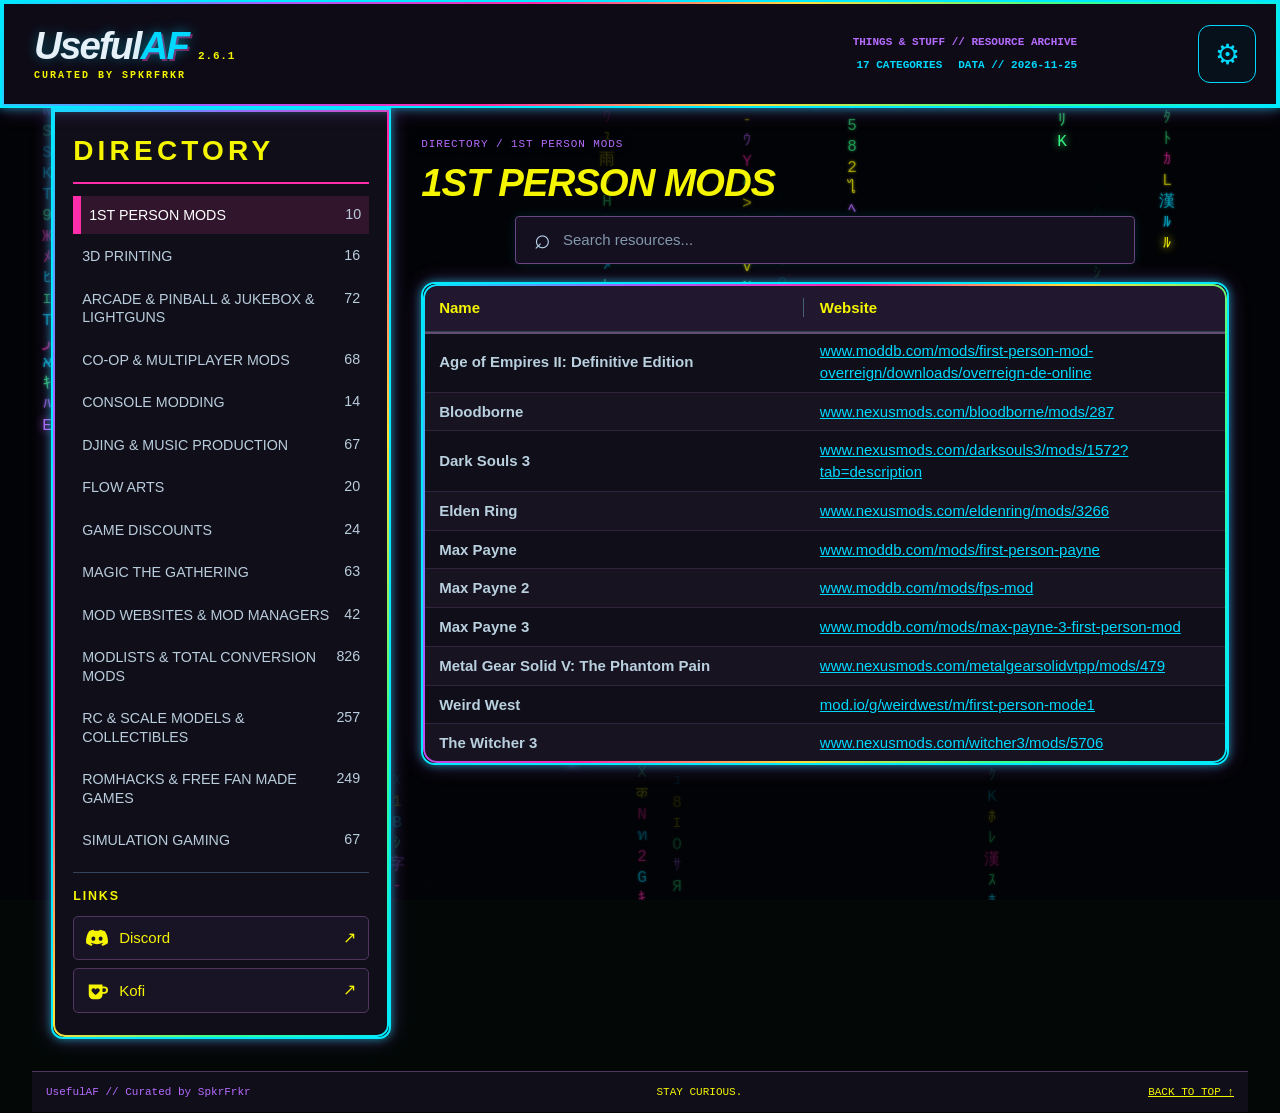
==== commit 7eba22de: "Add files via upload" ====
--- a/index.html
+++ b/index.html
@@ -9,7 +9,7 @@
 <canvas class="matrix-rain" id="matrixRain" aria-hidden="true"></canvas>
 <div class="scanlines" aria-hidden="true"></div>
 <header class="topbar">
-  <a class="brand" href="#top" aria-label="UsefulAF home"><span class="brand-stack"><span class="brand-line"><span class="brand-name">Useful<span class="brand-af">AF</span></span><span class="version-line" id="versionLabel">2.5.9</span></span><span class="brand-tagline">CURATED BY SPKRFRKR</span></span></a>
+  <a class="brand" href="#top" aria-label="UsefulAF home"><span class="brand-stack"><span class="brand-line"><span class="brand-name">Useful<span class="brand-af">AF</span></span><span class="version-line" id="versionLabel">2.6.1</span></span><span class="brand-tagline">CURATED BY SPKRFRKR</span></span></a>
   <div class="top-meta"><div class="status-line"><span class="archive-caption">THINGS &amp; STUFF // RESOURCE ARCHIVE</span><span id="categoryTotal"></span><span>DATA // 2026-11-25</span><span class="record-total" id="totalCount">0 RECORDS</span></div></div>
   <button id="settingsToggle" class="settings-icon" type="button" aria-expanded="false" aria-controls="settingsPanel" aria-label="Display settings">⚙</button>
 </header>
@@ -43,5 +43,5 @@
   </section>
 </main><footer class="archive-footer"><span>UsefulAF // Curated by SpkrFrkr</span><span>STAY CURIOUS.</span><a href="#top">BACK TO TOP ↑</a></footer>
 <script type="application/json" id="embeddedData">{"appName": "UsefulAF", "version": "2.3.2", "source": "UsefulAF - Website Version(10)(1).ods", "sourceRows": 1938, "contentRows": 1938, "blankRowsSkipped": 0, "duplicateCellsRemoved": 0, "sheets": [{"name": "1ST PERSON MODS", "headers": ["Game Title", "Link"], "rows": [["Age of Empires II: Definitive Edition", "https://www.moddb.com/mods/first-person-mod-overreign/downloads/overreign-de-online"], ["Bloodborne", "https://www.nexusmods.com/bloodborne/mods/287"], ["Dark Souls 3", "https://www.nexusmods.com/darksouls3/mods/1572?tab=description"], ["Elden Ring", "https://www.nexusmods.com/eldenring/mods/3266"], ["Max Payne", "https://www.moddb.com/mods/first-person-payne"], ["Max Payne 2", "https://www.moddb.com/mods/fps-mod"], ["Max Payne 3", "https://www.moddb.com/mods/max-payne-3-first-person-mod"], ["Metal Gear Solid V: The Phantom Pain", "https://www.nexusmods.com/metalgearsolidvtpp/mods/479"], ["Weird West", "https://mod.io/g/weirdwest/m/first-person-mode1"], ["The Witcher 3", "https://www.nexusmods.com/witcher3/mods/5706"]]}, {"name": "3D PRINTING", "headers": ["Resource", "Link", "Details"], "rows": [["Cults3D", "https://cults3d.com/"], ["Thingiverse", "https://www.thingiverse.com/"], ["STLfinder", "https://www.stlfinder.com/"], ["Cgtrader", "https://www.cgtrader.com/"], ["Pinshape", "https://pinshape.com/"], ["Yeggi", "https://www.yeggi.com/"], ["Thangs", "https://thangs.com/"], ["MyMiniFactory", "https://www.myminifactory.com/"], ["Printables", "https://www.printables.com/"], ["NOTEABLE PATREON PROJECTS"], ["LootBoxPlus", "https://www.patreon.com/cw/lootboxplus", "(starring 4ft Gundam, & a new one each year, only lowest tier is needed to get access)"], ["MechaAddict", "https://www.patreon.com/c/rockyq_mechaaddict"], ["MechTechAtelier", "https://www.patreon.com/c/MechTechAtelier"], ["MicroMecha", "https://www.patreon.com/c/micromecha"], ["NOTEABLE FIGURE PROJECTS"], ["Morphonauts", "https://morphonauts.com/"]]}, {"name": "ARCADE & PINBALL & JUKEBOX & LIGHTGUNS", "headers": ["Resource", "Link", "Specialties", "Shipping"], "rows": [["AB Video Arcades", "https://abvideoarcades.com/", "Retro multicade cabinets", "Ships from USA; destinations unverified"], ["American Gear Company", "https://americangearcompany.com/", "Custom arcade cabinets and game-room builds", "Request a shipping quote"], ["Arcade 1 Up", "https://arcade1up.com/", "Licensed home arcade and virtual pinball cabinets", "US store; check retailer for other regions"], ["Arcade Box", "https://arcadebox-games.com/", "Retro arcade machines and cabinets", "See shipping policy for destination coverage"], ["Arcade Classics", "https://arcadeclassics.myshopify.com/", "Classic-style arcade cabinets", "See store shipping policy"], ["Arcade Imagination", "https://www.arcadeimagination.com/", "Custom arcade cabinets and virtual pinball", "Shipping or pickup; confirm destination with seller"], ["Arcade ModUp", "https://arcademodup.com/", "Arcade1Up conversion kits, control panels and parts", "USA; request an international quote"], ["Arcade One", "https://arcade-one.com/", "Arcade PCs and frontend configurations", "Coverage unverified"], ["Arcade Systems UK", "https://arcadesystems.co.uk/", "Full-size and custom multicade cabinets", "Worldwide; delivery included on qualifying listings"], ["Arcades R Fun", "https://arcadesrfun.com/", "Custom upright and cocktail multicades", "Insured shipping; confirm destination with seller"], ["Arcooda", "https://www.arcooda.com", "Arcade and virtual pinball cabinets, monitors and components", "Request a freight quote"], ["ArkRocket", "https://www.arkrocket.com", "Jukeboxes, turntables and retro audio", "See policy for eligible destinations"], ["AtGames", "https://www.atgames.us", "Legends arcade cabinets, virtual pinball and accessories", "US storefront; see regional sellers elsewhere"], ["Blamcon", "https://blamcon.com", "Lightguns and tracking accessories", "Canada and USA confirmed; check other destinations"], ["Buy Stuff Arcades", "https://www.buystuffarcades.com/", "Arcade and virtual pinball mods, cabinets and accessories", "Canada and USA; check checkout for rates"], ["ClevelandSoftware", "https://www.clevelandsoftwaredesign.com", "Virtual pinball controller boards, solenoids and feedback kits", "Confirm destination with seller"], ["Custom Multicades", "https://custommulticades.com/", "Custom arcade cabinets and multicades", "Request a freight quote"], ["Custom-Arcades", "https://custom-arcades.nl/", "Custom arcade cabinets, virtual pinball and lightgun machines", "Netherlands; ask about other destinations"], ["CustomCades", "https://customcades.net", "Custom full-size and pedestal arcade cabinets", "US fabrication; ask about freight coverage"], ["DC Arcades", "https://www.dcarcades.com/", "Home multicade cabinets and game-room equipment", "See store shipping policy"], ["Digital Pinball", "https://digital-pinball.com/", "Virtual pinball hardware and digital products", "Digital items delivered online; hardware coverage varies"], ["DIY Arcade", "https://www.diyretroarcade.com/", "DIY arcade controls, wiring and cabinet parts", "USA; see international shipping FAQ"], ["Dream Arcades", "https://www.dreamarcades.com/", "Custom multicades and cocktail arcade tables", "Freight quote based on address and cabinet"], ["Electro Arcade", "https://electroarcade.com.au/", "Arcade cabinets, controllers and retro gaming gear", "Australia; international shipping paused per policy"], ["Extreme Home Arcades", "https://www.extremehomearcades.com/home.aspx", "Custom arcade cabinets, pedestals and cocktail tables", "Request a freight quote from Wisconsin"], ["Game Room Shop", "https://www.gameroomshop.com/", "Game-room furniture, arcade machines and pinball", "Destination and freight terms vary by product"], ["Game Room Solutions", "https://gameroomsolutions.com/", "Arcade cabinet kits, controls and virtual pinball kits", "Check policy or checkout for freight and destination"], ["Gen X Arcade", "https://www.genxarcade.com/", "Custom retro arcade cabinets", "Request a shipping quote"], ["GI Joel Gaming", "https://www.gijoelgaming.com/", "Arcade and virtual pinball mods and accessories", "USA and international; confirm destination"], ["Hyper Arcade Systems", "https://www.hyperarcadesystems.com/", "Configured drives for arcade and pinball frontends", "Coverage unverified"], ["Kris Cool Mod", "https://www.kriscoolmod.com/", "Virtual pinball upgrades, cabinet mods and backglasses", "Canada, USA and international"], ["M&P Amusement", "https://mpamusement.com", "New and refurbished commercial arcade and pinball machines", "LTL available to USA, Canada and Mexico; ask about other freight"], ["Monster Arcades", "https://www.monsterarcades.com/", "Custom upright, slimline and multiplayer arcades", "Request a freight quote"], ["N2Fun", "https://www.n2fun.com", "US-built multicades and home arcade equipment", "See store shipping policy"], ["North Coast Arcades", "https://www.northcoastarcades.com/", "Arcade cabinet plans, DIY builds and parts", "Digital plans delivered online; physical coverage unverified"], ["Paradox Arcades", "https://www.paradoxarcades.com/", "High-end made-to-order arcade cabinets", "Request a freight quote"], ["Phantom Arcades", "https://phantomarcades.com/", "Hand-built custom arcade cabinets and pedestals", "US builds; confirm freight destination"], ["Pinball King", "https://thepinballking.com/", "Custom virtual pinball machines", "USA; international shipping unavailable per FAQ"], ["Pinballia", "https://www.pinballia.com/", "Custom virtual pinball cabinets", "UK; ask for other destinations"], ["Polycade", "https://polycade.com/", "Wall-mounted arcade cabinets and gaming controls", "Check policy for current eligible destinations"], ["Quality Arcades", "https://www.qualityarcades.com/", "Multicade cabinets, including upright and cocktail models", "US freight; confirm destination and quote"], ["Rec Room Masters", "https://recroommasters.com/", "Arcade cabinet kits, controller decks and accessories", "Check policy for eligible destinations"], ["Rec Room World", "https://www.recroomworld.com/", "Virtual pinball machines and cocktail multicades", "Mainland USA; ask for other destinations"], ["Retro Gaming House", "https://www.retrogaminghouse.com/", "Retro arcade cabinets and home gaming equipment", "USA and international options; check policy"], ["Retro Replay Arcades", "https://www.retroreplayarcades.com/", "Custom retro arcade cabinets", "Contact seller for delivery coverage"], ["Retro Shooter", "https://retroshooter.com/", "Lightgun sets, sensors and shooting-game hardware", "International from China; regional stock varies"], ["Retro-Cade", "https://www.retro-cade.com/", "Custom arcade cabinets for homes and businesses", "USA; check freight terms"], ["Retrograde OS Gaming", "https://retrogradosgaming.com/", "Retro gaming builds and frontend configuration resources", "Coverage unverified"], ["Rpeg Electronics", "https://rpegelectronics.com/", "Karaoke jukebox systems, microphones and amplifiers", "Check policy for destination and freight"], ["RocOla", "https://www.rock-ola.com", "Jukeboxes, including classic CD and vinyl models", "USA curbside freight; ask about international and UK options"], ["SoundLeisure", "https://soundleisure.com", "Jukeboxes, including handmade vinyl, CD and digital models", "UK and international; quote outside mainland UK"], ["Suncoast Arcade", "https://www.suncoastarcade.com/", "Home multicades and retro arcade cabinets", "Check destination eligibility with seller"], ["Szabo’s Arcades", "https://www.szabosarcades.com/", "Custom arcade graphics, side art and cabinet decals", "Check checkout or contact seller for destination coverage"], ["T-molding", "https://www.t-molding.com/", "Cabinet edge trim, tools and installation supplies", "USA and international; rates in cart"], ["The Arcade Guys", "https://thearcadeguys.com/", "Home arcade cabinets and multicades", "Contact seller for freight coverage"], ["The Home Arcade", "https://thehomearcade.ca/", "Custom home arcade cabinets and multicades", "Freight quoted by seller"], ["Tulsa Arcades", "https://www.tulsaarcades.com/", "Arcade cabinet kits, mounting hardware and mods", "USA shipping or Tulsa pickup; check other destinations"], ["Ultimarc", "https://www.ultimarc.com/", "Arcade joysticks, button encoders and trackballs", "Ships from UK; check checkout for eligible destinations"], ["Unico", "https://www.unico-usa.com/", "Retro arcade cabinets, LCD monitors and controls", "USA only; no international delivery"], ["Upgrade Arcade", "https://upgradearcade.com/", "Arcade1Up upgrade kits and cabinet modifications", "Check checkout or contact seller for destination coverage"], ["VirtualPinball", "https://virtualpinball.com", "Full-size virtual pinball cabinets", "Mainland USA and international freight"], ["VirtuaPin", "https://virtuapin.net", "Virtual pinball cabinets, kits and controllers", "Freight or parcel shipping; confirm eligible destinations"], ["Visual Pinball", "https://visualpinball.net/", "Custom virtual pinball cabinets configured for Pinball FX", "US-built; ask about freight coverage"], ["VP Forums", "https://www.vpforums.org/", "Virtual pinball community, downloadable tables and setup guides", "Online resource"], ["X Arcade", "https://shop.xgaming.com/", "X-Arcade sticks, Tankstick controllers and cabinet hardware", "USA and eligible international destinations; varies by item"], ["GUIDES", "", "SPECIALTIES", "SHIPPING"], ["Raspberry Pi Jukebox", "https://www.instructables.com/DIY-Jukebox-With-Raspberry-Pi/", "DIY Raspberry Pi jukebox build guide", "Online guide"], ["Raspberry Pi Jukebox", "https://www.instructables.com/Raspberry-Pi-Jukebox/", "Raspberry Pi jukebox project tutorial", "Online guide"], ["Raspberry Pi Jukebox", "https://www.xda-developers.com/building-digital-jukebox-raspberry-pi/", "Raspberry Pi digital jukebox build article", "Online guide"], ["Raspberry Pi Cocktail Table", "https://blog.novacare.no/making-an-arcade-cocktail-table-raspberry-pi-3-build/", "DIY Raspberry Pi cocktail arcade cabinet guide", "Online guide"], ["RESOURCES", "", "SPECIALTIES", "SHIPPING"], ["Universal Video Game List", "https://www.uvlist.net/", "Video game database and collection tracking", "Online resource"]]}, {"name": "CO-OP & MULTIPLAYER MODS", "headers": ["Resource", "Link"], "rows": [["MULTI-GAME"], ["Nucleus CoOp", "https://nucleus-coop.github.io/"], ["ReadyM", "https://www.ready.mp/"], ["GAME SPECIFIC"], ["A Hat In Time", "https://steamcommunity.com/sharedfiles/filedetails/?id=1520888250"], ["Armored Core VI", "https://www.nexusmods.com/armoredcore6firesofrubicon/mods/3"], ["BeamNG", "https://github.com/TheHellBox/KISS-multiplayer"], ["BlackMesa", "https://github.com/ampreeT/SourceCoop"], ["Blade & Sorcery", "https://www.nexusmods.com/bladeandsorcery/mods/6888"], ["Bomb Rush Cyberfunk", "https://github.com/SlopCrew/SlopCrew"], ["Content Warning", "https://github.com/MaxWasUnavailable/Virality"], ["Crysis", "https://www.moddb.com/mods/crysis-co-op"], ["", "https://github.com/MikeCrossley/Crysis-Co-op"], ["Dark Messiah of Might and Magic", "https://www.moddb.com/mods/dark-messiah-co-op"], ["", "https://github.com/KingDavidW/DarkMessiah-Coop-Mod-Files"], ["Dark Souls Remastered", "https://www.nexusmods.com/darksoulsremastered/mods/899"], ["Dark Souls 3", "https://www.nexusmods.com/darksouls3/mods/1895"], ["Devil May Cry 5", "https://www.nexusmods.com/devilmaycry5/mods/353"], ["Doom 3", "https://www.moddb.com/mods/librecoop-dhewm3-coop"], ["Doom Eternal", "https://www.nexusmods.com/doometernal/mods/1062"], ["Dyson Sphere Program", "https://github.com/NebulaModTeam/nebula"], ["Elden Ring", "https://www.nexusmods.com/eldenring/mods/510"], ["The Elder Scrolls: Daggerfall", "https://github.com/EmptyBottleInc/DFU-Tanguy-Multiplayer/releases/tag/0.3"], ["The Elder Scrolls: Morrowind", "https://tes3mp.com/"], ["The Elder Scrolls: Oblivion", "https://www.nexusmods.com/oblivion/mods/40325?tab=description"], ["", "https://www.nexusmods.com/oblivion/mods/47303"], ["The Elder Scrolls: Skyrim", "https://skyrim-together.com/news"], ["", "https://www.nexusmods.com/skyrimspecialedition/mods/69993"], ["Fallout 2", "https://www.fonline-reloaded.net/"], ["", "https://fonline2.com/"], ["", "https://fonline3.com/"], ["", "https://fonline-aop.net/site/index.php"], ["Fallout 3", "https://github.com/foxtacles/vaultmp"], ["Fallout: New Vegas", "https://github.com/NVMP/ClientDistribution/releases/tag/4.75"], ["Gothic", "https://steamcommunity.com/sharedfiles/filedetails/?id=2982357924"], ["", "https://gothiccoop.com/"], ["", "https://gothic-online.com/"], ["Gothic 2", "https://steamcommunity.com/sharedfiles/filedetails/?id=2982365243"], ["Gothic 3", "https://www.nexusmods.com/gothic3/mods/1"], ["Grand Theft Auto III", "https://gtaconnected.com/downloads/"], ["Grand Theft Auto: Vice City", "https://www.moddb.com/mods/vc-2-players-mod"], ["Grand Theft Auto: San Andreas", "https://open.mp/"], ["Grand Theft Auto V", "https://ragecoop.com/#/"], ["", "https://github.com/RAGECOOP/RAGECOOP-V"], ["", "https://gitlab.com/cgmp/gta"], ["Hades", "https://github.com/SystematicSkid/HadesMP"], ["Hogwarts Legacy", "https://www.nexusmods.com/hogwartslegacy/mods/1378"], ["Hollow Knight", "https://github.com/Extremelyd1/HKMP"], ["", "https://github.com/themulhima/lumafly"], ["Kenshi", "https://github.com/nhoral/KenshiCoop"], ["Mount & Blade II: Bannerlord", "https://www.moddb.com/mods/bannerlord-online"], ["Noita", "https://github.com/IntQuant/noita_entangled_worlds"], ["", "https://github.com/soler91/noita-together"], ["Read Dead Redemption 2", "https://redm.net/"], ["Stalker: Call of Pripyat", "https://www.moddb.com/mods/x-ray-multiplayer-extension"], ["Stalker: Shadow of Chernobyl", "https://www.xrmpe.online/"], ["Sekiro", "https://www.nexusmods.com/sekiro/mods/577"], ["Starcraft & Brood Wars", "https://www.moddb.com/mods/starcraft-coop-campaign"], ["Star Trek Elite Force II", "https://www.moddb.com/mods/star-trek-elite-force-ii-coop-hazardmodding"], ["Star Wars Jedi Knight Jedi Academy", "https://www.moddb.com/mods/open-jedi-project-enhanced-universe"], ["Subnautica", "https://nitrox.rux.gg/"], ["Subnautica: Below Zero", "https://subnauticamultiplayer.com/"], ["Super Mario 64", "https://github.com/coop-deluxe/sm64coopdx/releases/tag/v1.2.1"], ["", "https://mods.sm64coopdx.com/mods/"], ["", "https://www.romhacking.net/hacks/1508/"], ["Return To Castle Wolfenstein", "https://www.rtcwcoop.com/"], ["MULTIPLAYER MOD MEGALIST"], ["", "https://docs.google.com/spreadsheets/d/e/2PACX-1vSV41AswEt3EpzSyd85YRVtoJaIIXWjtBy347dISJg4fs6xSNPqcgfsh76TxX_l-mnT7pjMlSqTW-87/pubhtml?urp=gmail_link"]]}, {"name": "CONSOLE MODDING", "headers": ["Resource", "Link"], "rows": [["SOURCES"], ["Wololo", "https://wololo.net/"], ["NINTENDO SNES MINI"], ["Hackchi2", "https://github.com/TeamShinkansen/Hakchi2-CE"], ["NINTENDO SWITCH"], ["Switch Hack Guide", "https://switch.hacks.guide/"], ["NINTENDO GAMECUBE"], ["M.2 loader Installation", "https://www.youtube.com/watch?v=1uxu8anymDg"], ["NINTENDO WII"], ["Wii Hacks Guide", "https://wii.hacks.guide/"], ["PC"], ["Transform Any PC into a Retro Gaming Console (Batocera Guide)", "https://retrogamecorps.com/2023/05/26/transform-any-pc-into-a-retro-gaming-console-batocera-guide/"], ["SONY PLAYSTATION CLASSIC ( mini ps1 remake )"], ["Classic Hacks Guide", "https://modmyclassic.com/"]]}, {"name": "DJING & MUSIC PRODUCTION", "headers": ["Software / Resource", "Link", "Platforms"], "rows": [["DAW ( DIGITAL AUDIO WORKSTATION )", "", "Platforms"], ["Ableton", "https://www.ableton.com/", "Windows & Mac"], ["Cakewalk Sonar", "https://www.cakewalk.com/", "Windows"], ["Cubase", "https://www.steinberg.net/cubase/", "Windows & Mac"], ["FLStudio", "https://fl.studio/", "Windows & Mac natively, Linux with Wine"], ["GarageBand", "https://www.apple.com/au/mac/garageband/", "Apple & iOS"], ["Logic", "https://www.apple.com/au/logic-pro/", "Apple & iOS"], ["Reason", "https://www.reasonstudios.com/", "Windows & Mac"], ["DJ TRACK SOURCES"], ["BandCamp", "https://bandcamp.com/"], ["Beatport", "https://www.beatport.com/"], ["JunoDownload", "https://www.junodownload.com/"], ["Soundcloud", "https://soundcloud.com/"], ["TraxSource", "https://www.traxsource.com/"], ["1001Tracklists", "https://www.1001tracklists.com/"], ["GEAR"], ["Allen & Heath", "https://www.allen-heath.com/"], ["ADJ ( AmericanDJ )", "https://www.adj.com/"], ["AlphaTheta", "https://alphatheta.com/"], ["AudioTechnica", "https://www.audio-technica.com/"], ["AvMaxx", "https://www.avmaxx.com/"], ["BlizzardPro", "https://www.blizzardpro.com/"], ["Boss", "https://www.boss.info/global/"], ["DenonDJ", "https://www.denondj.com/"], ["GeekStands", "https://geekstands.com/"], ["GuitarCenter", "https://www.guitarcenter.com/"], ["IDJnow", "https://www.idjnow.com/"], ["MusiciansFriend", "https://www.musiciansfriend.com/"], ["Numark", "https://www.numark.com/"], ["Pangolin", "https://pangolin.com/", "Lighting"], ["PioneerDJ", "https://www.pioneerdj.com/"], ["Rane", "https://www.rane.com/"], ["Reverb", "https://reverb.com/"], ["Roland", "https://www.roland.com/"], ["Shure", "https://www.shure.com/"], ["Sweetwater", "https://www.sweetwater.com/"], ["Tascam", "https://tascam.jp/int"], ["TechLED", "https://techledwall.com/", "Lighting"], ["Technics", "https://www.technics.com/global/"], ["Xlaser", "https://www.xlaser.com/", "Lighting"], ["ZzSounds", "https://www.zzounds.com/"], ["PLUGINS & SAMPLES"], ["AudioBlast", "https://www.audioblast.me/", "Plugins & samples"], ["Eventide", "https://www.eventideaudio.com/", "Plugins"], ["GhostHack", "https://www.ghosthack.de/", "Plugins & samples"], ["Helm", "https://tytel.org/helm/", "Plugins"], ["IllFormed ( DBGlitch )", "https://illformed.org/", "Plugins"], ["Izotope", "https://www.izotope.com/", "Plugins"], ["LennarDigital", "https://www.lennardigital.com/", "Plugins"], ["MrBillTunes", "https://mrbillstunes.com/", "Samples & tutorials specializing on Ableton"], ["NativeInstruments", "https://www.native-instruments.com/"], ["NoiseEngineering", "https://noiseengineering.us/", "Plugins & samples"], ["PluginBoutique", "https://www.pluginboutique.com/", "Plugins"], ["Red", "https://vst.unplug.red/", "Plugins"], ["Refx", "https://refx.com/", "Plugins"], ["SonicCharge", "https://soniccharge.com/", "Plugins"], ["SoundToys", "https://www.soundtoys.com/", "Plugins"], ["Splice", "https://splice.com/", "Plugins & samples"], ["U-He", "https://u-he.com/", "Plugins"], ["Valhalla", "https://valhalladsp.com/", "Plugins"], ["Vengeance", "https://www.vengeance-sound.com/", "Plugins & samples"], ["Xfer Records", "https://xferrecords.com/", "Plugins & samples"], ["Soniss", "https://sonniss.com/", "Samples"], ["TOOLS"], ["MixedInKey", "https://mixedinkey.com/"], ["PeteTongDJ Academy", "https://www.petetong-djacademy.com/"], ["Mixxx", "https://mixxx.org"]]}, {"name": "FLOW ARTS", "headers": ["Resource", "Link", "Specialties", "Shipping"], "rows": [["SHOP RESOURCES", "", "SPECIALTIES", "SHIPPING"], ["BonoboFlow", "https://bonoboflow.com", "Flow props and spinning accessories", "USA and international"], ["Dark-Monk", "https://dark-monk.com/", "Professional fire poi, staffs, hoops and hardware", "Check checkout for destination and item restrictions"], ["DrexFactor", "https://drexfactor.com", "Poi lessons, tutorials and performance resources", "Online resources; physical shipping unverified"], ["FireToys", "https://www.firetoys.com", "Circus, juggling, aerial and flow arts equipment", "USA and international to eligible destinations"], ["FlowToys", "https://flowtoys.com", "LED poi, staffs, juggling props and modular parts", "Check checkout for destination and battery restrictions"], ["GloFX", "https://glofx.com/", "Diffraction glasses, LED gloves and festival flow gear", "USA and eligible international destinations"], ["IgnisPixel", "https://ignispixel.com", "Programmable pixel poi, staffs and LED performance props", "Worldwide delivery; destination restrictions may apply"], ["Inspirate", "https://inspirate.pro/en", "Programmable LED props and performance equipment", "Check destination with seller"], ["InspyreFlowProps", "https://www.inspyreflowprops.com", "Custom flow props and specialty spinning equipment", "Check policy for destination and custom-order lead times"], ["Lanternsmith", "https://www.lanternsmith.com", "Poi heads, handles, tethers and modular flow parts", "Coverage unverified"], ["MoodHoops", "https://moodhoops.com", "LED hoops, poi and illuminated performance props", "USA including Alaska, Hawaii and territories; check other destinations"], ["NeoFlowArt", "https://neoflowart.com/", "Programmable LED pixel props for performance", "Worldwide; rates and duties vary"], ["NinjaPyrate", "https://ninjapyrate.com", "Carbon-fiber fire and practice staffs, poi and flow props", "Check checkout for destination and product restrictions"], ["PyroTerra", "https://pyroterra.com", "Professional LED and fire performance props", "Request destination availability from seller"], ["SacredFlowArt", "https://sacredflowart.com", "Dance hoops, LED props and flow arts accessories", "Ships to 150+ countries; rates vary"], ["SynergyFlowArts", "https://www.synergyflowarts.com", "Flow props, contact staffs and spinning equipment", "USA and international"], ["TheSpinsterz", "https://thespinsterz.com/", "Dance hoops, practice props and hoop accessories", "Check checkout for eligible destinations"], ["UltraPoi", "https://www.ultrapoi.com", "LED poi, orbitals and light-up spinning props", "Check destination and restrictions with seller"], ["FlowOnFire", "https://www.etsy.com/shop/FlowOnFire", "Handmade fire, LED and practice poi and custom props", "Etsy delivery options vary by listing and destination"]]}, {"name": "GAME DISCOUNTS", "headers": ["Resource", "Link", "Specialties / Key Types"], "rows": [["AllKeyShop", "https://www.allkeyshop.com/blog/", "Price comparison for PC game keys across stores and marketplaces"], ["Digiphile", "https://www.digiphile.co/", "Curated PC game bundles with Steam keys"], ["Eneba", "https://www.eneba.com/", "Third-party marketplace for PC and console keys, gift cards and wallet credit"], ["eStarLand", "https://www.estarland.com/", "New and used physical video games, consoles and trade-ins"], ["Fanatical", "https://www.fanatical.com/", "Publisher-sourced PC keys, mostly Steam, plus bundles and selected direct activation"], ["G2A", "https://www.g2a.com/", "Third-party marketplace for game keys, gift cards and subscriptions"], ["GameFly", "https://www.gamefly.com/", "Mail rental and used physical console game sales"], ["GamesRepublic", "https://gamesrepublic.com/", "PC digital game downloads and activation keys; current storefront availability unverified"], ["Gamivo", "https://www.gamivo.com/", "Third-party marketplace for game keys, DLC and platform gift cards"], ["GG-Deals", "https://gg.deals/", "PC deal comparison, price history and alerts across stores and keyshops"], ["GOG", "https://www.gog.com/", "DRM-free PC downloads and GOG library activation"], ["Green Man Gaming", "https://www.greenmangaming.com/", "Authorized PC game keys for Steam and other publisher launchers"], ["HRK Game", "https://www.hrkgame.com/", "PC game keys, DLC and wallet top-ups"], ["Humble Bundle", "https://www.humblebundle.com/", "PC game bundles and subscriptions, mainly Steam keys; some other platforms"], ["IndieGala", "https://www.indiegala.com", "PC bundles and individual game keys, primarily Steam"], ["Instant-Gaming", "https://www.instant-gaming.com/", "Discount digital PC and console keys, DLC and gift cards"], ["Is There Any Deal", "https://isthereanydeal.com/", "PC deal tracking and price history across authorized stores"], ["Kinguin", "https://www.kinguin.net/", "Third-party marketplace for PC and console keys, software and gift cards"], ["Loaded", "https://www.loaded.com/", "Discount PC and console activation codes and gift cards"], ["US Games Planet", "https://us.gamesplanet.com/", "Authorized PC downloads and keys for Steam and publisher launchers"], ["YUPLAY", "https://www.yuplay.com/", "Digital PC game keys, DLC and bundles; activation platform varies"], ["EXCLUSIVE PHYSICAL GAMES", "", "SPECIALTIES / KEY TYPES"], ["LimitedRunGames", "https://limitedrungames.com/", "Limited physical game editions and collector releases across consoles"], ["SuperRareGames", "https://superraregames.com/", "Limited physical indie game releases, especially Nintendo Switch"]]}, {"name": "MOD WEBSITES & MOD MANAGERS", "headers": ["Resource", "Link", "Details"], "rows": [["POPULAR SITES / SOURCES"], ["GameBanana", "https://gamebanana.com/"], ["GameFront", "https://www.gamefront.com/"], ["Hexium", "https://hexium.gg/"], ["Mod.IO", "https://mod.io/"], ["ModDB", "https://www.moddb.com/", "Multi-Game"], ["Modrinth", "https://modrinth.com/", "Minecraft"], ["NexusMods", "https://www.nexusmods.com/", "Multi-Game"], ["Thunderstore", "https://thunderstore.io/", "Multi-Game"], ["MOD LAUNCHERS & MANAGERS"], ["7D2D Mod Launcher", "https://7d2dmodlauncher.org/", "7 Days to Die"], ["ATLauncher", "https://atlauncher.com/", "Minecraft"], ["Baldurs Gate 3 Mod Manager", "https://bg3modmanager.net/", "Baldurs Gate 3"], ["Curseforge", "https://www.curseforge.com/", "Multi-Game"], ["Elden Mod Loader", "https://www.nexusmods.com/eldenring/mods/117", "Elden Ring"], ["Frosty", "https://frostymodmanager.net/", "Frostbite Engine Games"], ["Gale", "https://github.com/Kesomannen/gale/releases", "Thunderstore without Overwolf, Multi-game"], ["GDLauncher", "https://gdlauncher.com/", "Minecraft"], ["GenLauncher", "https://www.moddb.com/mods/genlauncher", "Command & Conquer – Generals: Zero Hour"], ["Irony", "https://bcssov.github.io/IronyModManager/", "Paradox games"], ["Kenshi-Mod-Manager", "https://github.com/millerscout/Kenshi-Mod-Manager", "Kenshi"], ["LaughingLeader’s Baldur’s Gate 3 Mod Manager", "https://github.com/LaughingLeader/BG3ModManager", "Baldurs Gate 3"], ["Libertas Launcher", "https://sourceforge.net/projects/libertaslauncher/", "Dawn of War II"], ["Lumafly ( Hollow Knight )", "https://themulhima.github.io/Lumafly/", "Hollow Knight"], ["Mod Organizer 2", "https://github.com/ModOrganizer2/modorganizer", "Multi-Game"], ["ModManager", "https://github.com/fluffy-mods/ModManager", "Multi-game w/ Steam integrations"], ["ModMyFactory", "https://github.com/Artentus/ModMyFactory", "Factorio"], ["ModSync", "https://deadlystream.com/files/file/2317-kotormodsync/", "Star Wars Knights of the Old Republic"], ["OpenModMan", "https://github.com/iquercorb/OpenModMan", "Multi-Game"], ["OpenModMan", "https://github.com/iquercorb/OpenModMan"], ["Primal Mod Installer", "https://downloads.fcmodding.com/all/mod-installer/", "Far Cry"], ["Prism Launcher", "https://prismlauncher.org/", "Minecraft"], ["R2modman", "https://thunderstore.io/package/ebkr/r2modman/", "Thunderstore without Overwolf, Multi-game"], ["RanDOOM", "https://github.com/johnsto/randoom", "DOOM"], ["ReSkate", "https://docs.reskate.dev/", "Skate (2025)"], ["SLAM", "https://github.com/halfmanbear/SLAM", "SymLink Advanced Mod-manager for DCS"], ["SneakBite", "https://www.nexusmods.com/metalgearsolidvtpp/mods/106 or alternatively https://github.com/topher-au/SnakeBite", "Metal Gear Solid V: The Phantom Pain"], ["Sonic Adventure Mod Manager", "https://github.com/X-Hax/SA-Mod-Manager", "Sonic Adventure"], ["Thunderstore", "https://www.overwolf.com/app/thunderstore-thunderstore_mod_manager", "Multi-Game"], ["TPackBuilder", "https://steamcommunity.com/sharedfiles/filedetails/?id=3446119263 or alternatively https://www.tmodloader.net/", "Terraria"], ["Vortex", "https://www.nexusmods.com/about/vortex", "Multi-Game"], ["Wabbajack", "https://www.wabbajack.org/", "Multi-Game"]]}, {"name": "MODLISTS & TOTAL CONVERSION MODS", "headers": ["Resource", "Link"], "rows": [["Age of Empires II: The Conquerors"], ["Age of Chivalry: Hegemony", "https://www.moddb.com/mods/age-of-chivalry-hegemony"], ["Age of Stainless Steel", "https://www.moddb.com/mods/age-of-stainless-steel"], ["Crusades", "https://www.moddb.com/mods/age-of-empires-ii-crusades"], ["Sengoku", "https://www.moddb.com/mods/sengoku-age-of-empires-2-total-conversion"], ["Age of Empires III"], ["Age of Pirates", "https://github.com/rostislavpeska/age-of-pirates"], ["Age of Empires III: The Asian Dynasties"], ["Wars of Liberty", "https://www.moddb.com/mods/aoe3wol"], ["Age of Empires III Definitive Edition"], ["Age of the World", "https://www.ageofempires.com/mods/details/126056/"], ["Arcanum: Of Steamworks and Magick Obscura"], ["Unofficial Arcanum Patch", "https://terra-arcanum.com/drog/uap.html"], ["ARMA 2"], ["Invasion 1944", "https://www.moddb.com/mods/invasion-19441"], ["Project Reality", "https://www.moddb.com/mods/project-reality-arma2"], ["ARMA 3"], ["Operation TREBUCHET ( Halo )", "https://steamcommunity.com/workshop/filedetails/?id=769440155"], ["Imperial Conquest – Warhammer 40k", "https://steamcommunity.com/sharedfiles/filedetails/?id=2161719492"], ["There is Only War ( Warhammer )", "https://steamcommunity.com/sharedfiles/filedetails/?id=1160452826"], ["ZEUS RTS + Missions", "https://steamcommunity.com/workshop/filedetails/?id=2932626341"], ["ARK: Survival Ascended"], ["Primal Chaos", "https://www.curseforge.com/ark-survival-ascended/mods/ark-primal-chaos"], ["Arx Fatalis"], ["Insanity Overhaul", "https://www.moddb.com/mods/arx-insanity-mod or alternatively https://arxinsanity.weebly.com/"], ["Battlefield 3"], ["BF3: Reality Mod", "https://bf3reality.com/"], ["BATTLETECH"], ["BattleTech: Advanced 3062", "https://www.bta3062.com/index.php?title=Main_Page"], ["Blade & Sorcery"], ["Realm of the Rings ( Lord of the Rings )", "https://www.nexusmods.com/bladeandsorcery/mods/11530"], ["The Outer Rim ( Star Wars )", "https://www.nexusmods.com/bladeandsorcery/mods/528"], ["Bloodborne"], ["Magnum Opus – Project Beast Update", "https://www.nexusmods.com/bloodborne/mods/16"], ["Bloodborne Enhanced", "https://www.nexusmods.com/bloodborne/mods/19?tab=description"], ["Call To Arms"], ["WarFighter Modification", "https://steamcommunity.com/sharedfiles/filedetails/?id=2777685314&searchtext="], ["The Silent Cartographer ( Halo )", "https://steamcommunity.com/workshop/filedetails/?id=2625618622"], ["Call to Arms – Gates of Hell: Osfront"], ["Indomitus ( Warhammer )", "https://steamcommunity.com/sharedfiles/filedetails/?id=3494196322&searchtext="], ["CoD WW3 REDUX", "https://steamcommunity.com/sharedfiles/filedetails/?id=3440346161&searchtext="], ["Civilization III"], ["Fallout: The Rebirth of Civilization", "https://forums.civfanatics.com/threads/fallout-the-rebirth-of-civilization.199196/"], ["Warhammer Fantasy 2.5", "https://forums.civfanatics.com/threads/warhammer-fantasy-mod-2-5.197452/"], ["Civilization IV: Beyond the Sword"], ["Fall from Heaven II", "https://forums.civfanatics.com/resources/fall-from-heaven-ii.1/"], ["Realism Invictus", "https://forums.civfanatics.com/resources/realism-invictus-full-version.28119/"], ["Dune Wars", "https://www.moddb.com/mods/dune-wars"], ["Warhammer: Heart of Chaos", "https://www.moddb.com/mods/warhammer-fantasy-battles-bts-beta-012e"], ["Civilization V"], ["Tryhard Trevor & Bismuth’s Pokemon Civilizations", "https://steamcommunity.com/workshop/filedetails/?id=684753475"], ["Pokemon Civilizations – Spooky Halloween", "https://forums.civfanatics.com/resources/pokemon-civilizations-spooky-halloween.31984/"], ["Pokemon Unit Modpack – Ultra Beasts", "https://forums.civfanatics.com/resources/pokemon-unit-modpack-ultra-beasts.31986/"], ["Civilizations of Warcraft", "https://steamcommunity.com/workshop/filedetails/?id=164781590"], ["Faerun", "https://steamcommunity.com/workshop/filedetails/?id=192754057"], ["Civilization V Improved", "https://forums.civfanatics.com/resources/civilization-v-improved-mod-bnw.30349/"], ["Vox Popul", "https://forums.civfanatics.com/threads/community-patch-how-to-install.528034/"], ["Lek Mod ( Total overhaul )", "https://docs.google.com/document/d/1CD_PFyqqlsJee9X5UDdQ0ml6rsLgCMSNFeCBAS2zNFA/edit?tab=t.0"], ["Civilization VI"], ["Zolaar’s StarWars", "https://steamcommunity.com/workshop/filedetails/?id=3145974414"], ["Command & Conquer : Remastered Collection"], ["Star Wars: Force Commander", "https://steamcommunity.com/sharedfiles/filedetails/?id=3840493848"], ["Command & Conquer – Generals: Zero Hour"], ["Evolution", "https://www.moddb.com/mods/command-and-conquer-generals-evolution"], ["XenoForce ( Gundam )", "https://www.moddb.com/mods/xenoforce"], ["Rise of the Reds", "https://www.moddb.com/mods/rise-of-the-reds"], ["Shockwave", "https://www.moddb.com/mods/cc-shockwave"], ["Tiberian Dawn Redux", "https://www.moddb.com/mods/command-conquer-tiberian-dawn-redux"], ["Command & Conquer – Tiberian Sun"], ["Tiberium Resurrection", "https://www.moddb.com/mods/tiberium-resurrection"], ["Tiberium Essence", "https://www.moddb.com/mods/tiberium-essence"], ["Command & Conquer – Renegade"], ["RenHD", "https://www.moddb.com/mods/renhd"], ["Command & Conquer – Red Alert 2"], ["Warhammer 40k: Red Alert", "https://www.moddb.com/mods/warhammer-40k-red-alert"], ["Command & Conquer – Red Alert 3"], ["Remix", "https://www.nexusmods.com/commandandconquerredalert3/mods/2"], ["Command & Conquer – Tiberium Wars"], ["Tiberium Wars: Firestorm", "https://www.moddb.com/mods/tiberium-wars-firestorm"], ["Tiberium Wars: Advanced", "https://www.moddb.com/mods/tiberium-wars-advanced"], ["Tiberium Essence", "https://www.moddb.com/mods/tiberium-essence"], ["Crimson East ( TBD )", "https://www.moddb.com/mods/crimson-east"], ["Project ReGenesis", "https://www.moddb.com/mods/project-regenesis"], ["Evolutions: RTS Evolved", "https://www.moddb.com/mods/halo-evolutions"], ["C&C 3: The Forgotten", "https://www.moddb.com/mods/cc-3-the-forgotten"], ["Command & Conquer – Tiberium Wars: Kane’s Wraith"], ["One Vision", "https://www.moddb.com/mods/cnc3-kw-one-vision"], ["Tiberium Dusk", "https://www.moddb.com/mods/tiberium-dusk"], ["Company of Heroes"], ["Star Wars Frontlines – The Galactic Civil War", "https://www.moddb.com/mods/starwars-frontlinesthe-galactic-civil-war"], ["Conan Exiles"], ["EEWA Guide", "https://steamcommunity.com/sharedfiles/filedetails/?id=3140818062"], ["*These 2 overhaul mods below work in synchrony*"], ["The Age of the Calamitous (AoC)", "https://anarious-productions.com/aoc-mod-conan-exiles/ or alternatively https://steamcommunity.com/sharedfiles/filedetails/?id=1113901982"], ["Endgame Extended Weapon Arsenal (EEWA)", "https://steamcommunity.com/sharedfiles/filedetails/?id=1734383367"], ["Crusader Kings II"], ["A Game of Thrones", "https://www.moddb.com/mods/crusader-kings-2-a-game-of-thrones-ck2agot"], ["Witcher Kings", "https://www.moddb.com/mods/the-witcher-kings"], ["Warhammer: Geheimnisnact – Legacy", "https://www.moddb.com/mods/warhammer-geheimnisnact-legacy"], ["Avatar – Four Nations Restored", "https://steamcommunity.com/sharedfiles/filedetails/?id=2113039890"], ["Warcraft: Guardians of Azeroth", "https://www.moddb.com/mods/warcraft-kings-of-azeroth"], ["Romance of the Three Kingdoms", "https://www.moddb.com/mods/romance-of-the-three-kingdoms"], ["Princes of Darkness", "https://www.moddb.com/mods/princes-of-darkness"], ["Crusader Kings III"], ["A Game of Thrones", "https://steamcommunity.com/sharedfiles/filedetails/?id=2962333032 or alternatively https://www.nexusmods.com/crusaderkings3/mods/45"], ["LOTR: Realms in Exile", "https://steamcommunity.com/sharedfiles/filedetails/?id=2291024373"], ["Elder Kings 2", "https://steamcommunity.com/sharedfiles/filedetails/?id=2887120253"], ["Shogunate", "https://steamcommunity.com/sharedfiles/filedetails/?id=2253278582"], ["The Fallen Eagle", "https://steamcommunity.com/sharedfiles/filedetails/?id=2243307127"], ["Princes of Darkness", "https://steamcommunity.com/sharedfiles/filedetails/?id=2216659254"], ["Warcraft: Guardians of Azeroth Reforged", "https://steamcommunity.com/sharedfiles/filedetails/?id=2949767945"], ["After the End", "https://steamcommunity.com/sharedfiles/filedetails/?id=3192256710"], ["Tales of Ireland", "https://steamcommunity.com/sharedfiles/filedetails/?id=2453915294"], ["The Witcher’s Realms", "https://steamcommunity.com/sharedfiles/filedetails/?id=2882431747"], ["Godherja", "https://steamcommunity.com/workshop/filedetails/?id=2326030123"], ["The Way of Kings", "https://steamcommunity.com/sharedfiles/filedetails/?id=2301341163"], ["Cyberpunk 2077"], ["Welcome to Night City", "https://next.nexusmods.com/cyberpunk2077/collections/iszwwe or alternatively https://www.wabbajack.org/modlist/CDPR_Modlists/CyberpunkTHING"], ["City of Dreams (Heavy Version)", "https://next.nexusmods.com/cyberpunk2077/collections/dfvt7o"], ["Night City Reborn", "https://next.nexusmods.com/cyberpunk2077/collections/rcuccp"], ["Ultraviolence ( NSFW )", "https://github.com/Gallahorn/Ultraviolence"], ["Chrome & Blood", "https://github.com/qcargile/Chrome-Blood/blob/main/README.md or https://www.nexusmods.com/cyberpunk2077/mods/20942"], ["Ghost Of The Grid", "https://www.nexusmods.com/cyberpunk2077/mods/22458 or https://theastralforge.com/ghost-of-the-grid/installation-guide/index/"], ["Project 2077", "https://github.com/munkee85/PROJECT-2077/blob/main/README.md or https://www.nexusmods.com/cyberpunk2077/mods/19807"], ["Dark Souls 2"], ["Seeker of Fire 2.0", "https://www.nexusmods.com/darksouls2/mods/978"], ["Augur of Darkness", "https://www.nexusmods.com/darksouls2/mods/850"], ["Tales of Drangleic", "https://www.nexusmods.com/darksouls2/mods/920"], ["Dark Souls 3"], ["The Convergence", "https://www.nexusmods.com/darksouls3/mods/672"], ["Archthrones", "https://www.nexusmods.com/darksouls3/mods/1765"], ["Cinders", "https://www.nexusmods.com/darksouls3/mods/310"], ["Daughters of Ash", "https://www.nexusmods.com/darksouls/mods/1524"], ["Champions Ashes", "https://www.nexusmods.com/darksouls3/mods/488"], ["Ashen Blood", "https://www.nexusmods.com/darksouls3/mods/1351?tab=description"], ["Dead Island"], ["Dead World", "https://www.nexusmods.com/deadisland/mods/73"], ["Dead Island Definitive Edition"], ["I Am Legion – Dead Island Definitive Edition", "https://www.nexusmods.com/deadisland/mods/52"], ["Deus Ex"], ["GMDX", "https://www.moddb.com/mods/gmdx"], ["The Nameless Mod", "https://www.moddb.com/mods/the-nameless-mod"], ["Deus Ex: Revision", "https://store.steampowered.com/app/397550/Deus_Ex_Revision/"], ["Nihilum", "https://www.moddb.com/mods/nihilum"], ["2027", "https://www.moddb.com/mods/2027"], ["DCS"], ["Currenthill Millsim", "https://www.currenthill.com/"], ["Diablo: Hellfire"], ["The Hell 2", "https://www.moddb.com/mods/diablo-the-hell-2"], ["Dragon Age: Origins"], ["Just A Humble Warden", "https://www.wabbajack.org/modlist/HumbleWarden/humble_warden or https://www.nexusmods.com/dragonage/mods/6108"], ["Year Of Blight", "https://www.modlists.net/docs/category/year-of-the-blight or https://www.modlists.net/docs/8yotb/Install"], ["Duke Nukem 3D"], ["Alien Armageddon", "https://www.moddb.com/mods/duke-nukem-alien-armageddon"], ["Forever 2013", "https://www.moddb.com/mods/duke-nukem-forever"], ["Dungeon Siege"], ["Ultima V: Lazarus ( Ultima V in the Dungeon Siege engine )", "https://www.moddb.com/mods/ultima-v-lazarus"], ["Dying Light"], ["I Am Legion – Return to Harran", "https://www.nexusmods.com/dyinglight/mods/128"], ["Dying Light 2"], ["I Am Legion Reborn – DL2 Overhaul", "https://www.nexusmods.com/dyinglight2/mods/46"], ["Easy Red 2"], ["Star Wars: Galactic Frontlines", "https://steamcommunity.com/sharedfiles/filedetails/?id=3745512156"], ["Elden Ring"], ["Garden of Eyes ( Premium overhaul with custom launcher )", "https://www.patreon.com/gardenofeyes"], ["GRACEBOURNE", "https://www.nexusmods.com/eldenring/mods/5207"], ["Reborn (Alpha)", "https://www.nexusmods.com/eldenring/mods/2202"], ["Reforged", "https://www.nexusmods.com/eldenring/mods/541"], ["The Convergence", "https://www.nexusmods.com/eldenring/mods/3419"], ["Unalloyed", "https://www.nexusmods.com/eldenring/mods/2335"], ["The Elder Scrolls: Morrowind"], ["Arcanum3D", "https://www.nexusmods.com/morrowind/mods/50319"], ["Artkwend", "https://sureai.net/games/arktwend/"], ["Myar Aranath", "https://sureai.net/games/myararanath/"], ["Starwind ( Star Wars )", "https://www.nexusmods.com/morrowind/mods/48909"], ["Starwind: Modded", "https://modding-openmw.com/lists/starwind-modded/"], ["Tamriel Rebuilt", "https://www.tamriel-rebuilt.org/"], ["Total Overhaul", "https://modding-openmw.com/lists/total-overhaul/"], ["Nerevar Moon-and-Star (NEMAS)", "https://www.nexusmods.com/morrowind/mods/58569"], ["Path of the Incarnate", "https://www.modlists.net/docs/6poti/Home"], ["Lost Prophecies", "https://github.com/Fropaccino/lostprophecies"], ["The Elder Scrolls: Oblivion"], ["Morrowblivion ( Morrowind remade inside of the Oblivion engine )", "https://www.morroblivion.com/"], ["Nehrim: At Fate’s Edge", "https://store.steampowered.com/app/1014940/Nehrim_At_Fates_Edge/"], ["The Elder Scrolls: Oblivion – Remastered"], ["A Painted World", "https://github.com/sasquatch678/A-Painted-World---Remastered/blob/main/README.md"], ["The Elder Scrolls: Skyrim"], ["Aldrnari", "https://www.wabbajack.org/modlist/wj-featured/aldrnari"], ["Call of Duty: Tamriel At War", "https://www.nexusmods.com/skyrimspecialedition/mods/149404?tab=description"], ["CharGrinn", "https://github.com/notsafeadults64/CharGrinn_Modlist/blob/main/README.md or https://www.nexusmods.com/skyrimspecialedition/mods/88287"], ["CharGrinn OSTIM ( NSFW )", "https://github.com/notsafeadults64/CharGrinn_Modlist/blob/main/README.md"], ["Curseadelica", "https://github.com/The-Animonculory/Curseadelica/blob/main/README.md"], ["DovahMeme", "https://www.nexusmods.com/skyrimspecialedition/mods/166714"], ["Dragonbreak", "https://github.com/Camora0/Wasteland-Reborn/blob/main/DragonbreakREADME.md"], ["Eldergleam", "https://github.com/CaptPandaYT/Eldergleam-NG/blob/main/README.md"], ["ElderTeej", "https://github.com/tpartridge89/ElderTeej/blob/main/README.md"], ["Elysium Remastered", "https://www.wabbajack.org/modlist/Elysium/elysium"], ["Enderal: Forgotten Stories", "https://store.steampowered.com/app/933480/Enderal_Forgotten_Stories/"], ["Happy Fun Times ( NSFW )", "https://github.com/NotTotal/Happy-fun-times"], ["Immersive & Adult ( NSFW )", "https://www.nexusmods.com/games/skyrimspecialedition/collections/xxsqm4"], ["Invicta", "https://www.nexusmods.com/skyrimspecialedition/mods/121359"], ["Journals Of Jyggalag ( NSFW )", "https://github.com/HerrSchtevie/Scrolls-of-Schtevie/wiki/Journals-of-Jyggalag-ReadMe"], ["Licentia – Next ( NSFW )", "https://github.com/akzar-dev/licentia"], ["Living Skyrim IV", "https://www.fgsmodlists.com/living-skyrim"], ["Lorerim", "https://lorerim.com/"], ["Lost Legacy", "https://github.com/Lost-Outpost/lost-legacy/blob/main/README.md"], ["Mages & Vikings", "https://github.com/nicolasbertolino/MagesAndVikings or alternatively https://www.nexusmods.com/skyrimspecialedition/mods/136238"], ["Masterstroke ( NSFW )", "https://www.fgsmodlists.com/masterstroke"], ["Merethic ( NSFW )", "https://github.com/iAmMe27/Merethic/blob/main/README.md"], ["N.Y.A. ( NSFW )", "https://github.com/Millionsfrost/N.Y.A-NSFW-Modlist-Skyrim/blob/main/N.Y.A-Skyrim-NSFW.md"], ["Nefaram ( NSFW )", "https://github.com/ConsolidatedSky/NEFARAM"], ["NGVO – Next Generation Visual Overhaul", "https://github.com/biggie-boss/NGVO/blob/main/README.md"], ["Nolvus", "https://www.nolvus.net/"], ["Skyblivion ( Oblivion remade inside of the Skyrim engine )", "https://skyblivion.com/"], ["Skyrim World of Tanks", "https://www.nexusmods.com/skyrimspecialedition/mods/131958?tab=description"], ["Twisted Skyrim ( NSFW )", "https://twistedskyrim.com/#overview or https://www.nexusmods.com/skyrimspecialedition/mods/132034"], ["Whispers Of Mara ( NSFW )", "https://raw.githubusercontent.com/Tvirus5087/WhispersOfMara/main/README.md"], ["Wunduniik", "https://theastralforge.com/wunduniik/installation-guide/index/"], ["KirbyKings ( NSFW )", "https://www.nexusmods.com/skyrimspecialedition/articles/11618"], ["Skywind ( Morrowind remade inside the Skyrim engine )", "https://tesrskywind.com/"], ["The Elder Scrolls: Skyrim VR"], ["Mad God Overhaul ( VR NSFW )", "https://www.nexusmods.com/skyrimspecialedition/mods/107333"], ["Tahrovin ( VR )", "https://github.com/iAmMe27/Tahrovin/blob/main/README.md"], ["Escape from Tarkov"], ["Single player Tarkov", "https://sp-tarkov.com/"], ["Single player Tarkov mods", "https://hub.sp-tarkov.com/"], ["Concavebark WIP SP Tarkov Modlist", "https://github.com/Concavebark/SPT-Modlist"], ["Falcon 4.0"], ["Falcon BMS", "https://www.falcon-bms.com/"], ["Faster Than Light"], ["Multiverse", "https://www.moddb.com/mods/ftl-multiverse"], ["Fallout Tactics: Brotherhood of Steel"], ["Fallout: Enclave", "https://www.moddb.com/mods/enclave-mod"], ["Fallout 2"], ["Fallout: Nevada", "https://www.nma-fallout.com/threads/fallout-nevada-extended.207311/"], ["Fallout 1.5: Resurrection", "https://resurrection.cz/en/"], ["Fallout Sonora/Dayglow", "https://github.com/RadMuravTeam/Fallout-Sonora-ENG or alternatively https://rutracker.org/forum/viewtopic.php?t=6345851 or alternatively https://fallout-nevada.ucoz.ru/index/fallout_sonora/0-59"], ["Fallout: Yesterday ( Fallout 3 in Fonline engine )", "https://www.nuclear-city.com/topic/284-fallout-yesterday/"], ["Olympus 2207", "https://www.nma-fallout.com/threads/olympus-2207-english-translation.220074/"], ["Fallout 3"], ["Rebirth Collection", "https://www.nexusmods.com/fallout3/mods/24966"], ["Fallout 3 & Fallout: New Vegas"], ["Tale of Two Wastelands", "https://www.youtube.com/watch?v=m_RYn1d3PpU or the alternative: https://thebestoftimes.moddinglinked.com/index.html"], ["Begin Again: A Tale Of Two Wastelands", "https://www.nexusmods.com/newvegas/mods/79547"], ["Fallout Wildcard", "https://www.nexusmods.com/newvegas/mods/85177"], ["Uranium Fever ( Hardcore Tale of Two Wastelands )", "https://uraniumfever.net/"], ["Fallout: New Vegas"], ["Fallout: New California", "https://www.moddb.com/mods/falloutprojectbrazil"], ["Star Wars: Open World ( TBD )", "https://www.moddb.com/mods/star-wars-open-world"], ["Viva New Vegas", "https://vivanewvegas.moddinglinked.com/"], ["The Frontier", "https://www.nexusmods.com/newvegas/mods/68009"], ["Fallout 4"], ["A Storywealth", "https://next.nexusmods.com/fallout4/collections/5atq9t"], ["Commonwealth of Decay", "https://www.nexusmods.com/fallout4/mods/60305"], ["Magnum Opus", "https://www.wabbajack.org/modlist/wj-featured/magnum_opus"], ["Life In The Ruins", "https://www.wabbajack.org/modlist/wj-featured/life_in_the_ruins"], ["Wasteland of Depravity ( NSFW )", "https://github.com/iAmMe27/WoD"], ["Wasteland Genesis ( NSFW )", "https://github.com/FirebirdGaming/Wasteland-Genesis or https://www.nexusmods.com/fallout4/mods/90429"], ["Nexar’s FO4 Curated Modlist 2025", "https://nexarplays.co.za/fallout4/"], ["Wasteland Reborn", "https://github.com/Camora0/Wasteland-Reborn/blob/main/README.md"], ["Anomaly", "https://github.com/NomadsReach/Fallout-Anomaly"], ["Fallout: London", "https://fallout4london.com/"], ["Fallout: Miami", "https://www.falloutmiami.com/"], ["Fallout: Cascadia", "https://www.falloutcascadia.com/"], ["Fallout: Vault 13 ( Fallout 1 in Fallout 4 engine )", "https://www.nexusmods.com/fallout4/mods/85307"], ["Fallout 4 VR"], ["Florine’s Fallout 4 VR", "https://github.com/FWDekker/fo4vr-modlist"], ["Mad God Overhaul VR", "https://www.nexusmods.com/fallout4/mods/78924"], ["Fallout 4 VR Essentials", "https://www.wabbajack.org/modlist/wj-featured/fo4vre"], ["Far Cry 3"], ["Far Cry 3 Reborn", "https://www.nexusmods.com/farcry3/mods/227"], ["Final Fantasy Tactics"], ["The Lion War", "https://ffhacktics.com/smf/index.php?PHPSESSID=tbg6lq0jcu4h55mm7t98je3rop&topic=12767.0"], ["Final Fantasy VII (7)"], ["7th Heaven / Echo S-7 ( includes voice acting)", "https://www.tsunamods.com/echo-s-7/"], ["Remako HD ( made to pair with 7th Heaven)", "https://www.moddb.com/mods/remako-hd-graphics-mod"], ["Final Fantasy VIII (8)"], ["Tonberry Mods Master List", "https://forums.qhimm.com/index.php?topic=17322.0"], ["Lunatic Pandora: Remaster", "https://forums.qhimm.com/index.php?topic=19218.0"], ["Final Fantasy IX (9)"], ["Moguri", "https://sites.google.com/view/moguri-mod/home?authuser=0"], ["Freespace Open Source"], ["The Babylon Project", "https://www.moddb.com/games/the-babylon-project or alternatively https://babylon.hard-light.net/"], ["Star Wars: The Original Trilogy", "https://www.moddb.com/mods/star-wars-the-original-trilogy-mod"], ["Gothic 2"], ["Graphics Overhaul", "https://www.nexusmods.com/gothic2/mods/4"], ["Yet Another Unofficial Patch", "https://forum.worldofplayers.de/forum/threads/1500856-PUBLICATION-Yet-Another-Unofficial-Patch-%28for-Gothic-II-NotR-Gold%29"], ["L’Hiver", "https://forum.worldofplayers.de/forum/threads/1524640-Release-Gothic-2-L-Hiver-1-1-English-Edition-2"], ["Legend of Ahssun Overhaul", "https://www.nexusmods.com/gothic2/mods/86"], ["The Chronicles Of Myrtana: Archolos", "https://store.steampowered.com/app/1467450/The_Chronicles_Of_Myrtana_Archolos/"], ["Gothic 3"], ["Modding Guide", "https://steamcommunity.com/sharedfiles/filedetails/?id=922996693"], ["Union+", "https://www.nexusmods.com/gothic3/mods/46"], ["Union+ English Translation Modpack", "https://www.nexusmods.com/gothic3/mods/32"], ["Community Story Project", "https://g3csp.de/en/"], ["Grand Theft Auto: San Andreas"], ["GTA Anderius: Alien City", "https://libertycity.net/files/gta-san-andreas/154748-gta-anderius-alien-city-modloader-support.html"], ["California Megamod", "https://www.moddb.com/mods/california-megamod"], ["Grand Theft Auto V"], ["FiveM ( Alternate multiplayer service for GTA V using custom / modded servers )", "https://fivem.net"], ["LCPDFR ( First responder overhaul )", "https://www.lcpdfr.com/lspdfr/index/"], ["Grid"], ["Grid Xtra", "https://www.moddb.com/mods/grid-xtra"], ["Grim Dawn"], ["Reign of Terror ( Diablo 1 & 2 )", "https://forums.crateentertainment.com/t/mod-reign-of-terror/35347"], ["GTFO"], ["Fatal Experiment 2", "https://thunderstore.io/c/gtfo/p/ProjectZaero/Fatal_Experiment_2/"], ["Half Life"], ["Half-Life: Caged", "https://store.steampowered.com/app/679990/HalfLife_Caged/"], ["MMod", "https://store.steampowered.com/app/1761270/HalfLife_MMod/"], ["Poke646: Anniversary Edition", "https://www.moddb.com/mods/poke646-anniversary-edition"], ["Paranoia", "https://www.moddb.com/mods/paranoia"], ["They Hunger", "https://www.moddb.com/mods/they-hunger"], ["Afraid of Monsters", "https://www.moddb.com/mods/afraid-of-monsters"], ["WANTED! The Western", "https://www.moddb.com/mods/wanted-the-western-mod-steam"], ["Gunman Chronicles", "https://www.moddb.com/games/gunman-chronicles"], ["Cry of Fear", "https://store.steampowered.com/app/223710/Cry_of_Fear/"], ["Halfquake Trilogy", "https://store.steampowered.com/app/644320/Halfquake_Trilogy/"], ["Natural Selection", "https://www.moddb.com/mods/natural-selection"], ["Timewarp", "https://www.moddb.com/mods/timewarp"], ["Half Life 2"], ["Age of Chivalry", "https://store.steampowered.com/app/17510/Age_of_Chivalry/"], ["Entropy: Zero", "https://store.steampowered.com/app/714070/Entropy__Zero/"], ["Entropy: Zero 2", "https://store.steampowered.com/app/1583720/Entropy__Zero_2/"], ["Year Long Alarm", "https://store.steampowered.com/app/747250/HalfLife_2_Year_Long_Alarm/"], ["Half Life 2: Episode Two"], ["Thunder’s Leaves", "https://www.moddb.com/mods/thunders-leaves"], ["Inhuman", "https://www.moddb.com/mods/inhuman"], ["Raising the Bar: Redus", "https://www.moddb.com/mods/half-life-2-raising-the-bar-redux"], ["Goreagulation", "https://www.moddb.com/mods/goreagulation"], ["Black Mesa ( Fan remake of Half-Life )"], ["Blue Shift", "https://steamcommunity.com/sharedfiles/filedetails/?id=2424633574"], ["Half-Life: Alyx"], ["Loco-motive", "https://steamcommunity.com/sharedfiles/filedetails/?id=2212946578&searchtext="], ["Post-Human", "https://steamcommunity.com/sharedfiles/filedetails/?id=2951332188&searchtext="], ["Re-Education", "https://steamcommunity.com/sharedfiles/filedetails/?id=2944449326&searchtext="], ["Storm Drain", "https://steamcommunity.com/sharedfiles/filedetails/?id=2118206906&searchtext="], ["The Undertow", "https://steamcommunity.com/sharedfiles/filedetails/?id=2875043828&searchtext="], ["Incursion", "https://steamcommunity.com/sharedfiles/filedetails/?id=2841548241&searchtext="], ["Levitation", "https://steamcommunity.com/workshop/filedetails/?id=2881604879"], ["C17YSCAPE", "https://steamcommunity.com/sharedfiles/filedetails/?id=2454772917"], ["Cornered", "https://steamcommunity.com/sharedfiles/filedetails/?id=2854954275&searchtext="], ["Overcharge", "https://steamcommunity.com/sharedfiles/filedetails/?id=2113083464&searchtext="], ["Goon Squad", "https://steamcommunity.com/sharedfiles/filedetails/?id=2239219663&searchtext="], ["From Here To There", "https://steamcommunity.com/workshop/filedetails/?id=2897256851"], ["Gunman Contracts – Chapter 1 – The Extraction", "https://steamcommunity.com/sharedfiles/filedetails/?id=2600534901"], ["Gunman Contracts – Chapter 2 – Art of War", "https://steamcommunity.com/sharedfiles/filedetails/?id=2730771410"], ["Halo: The Master Chief Collection"], ["Halo XL Collection", "https://steamcommunity.com/workshop/filedetails/?id=3137174576"], ["Gashnor’s Cursed Halo", "https://steamcommunity.com/sharedfiles/filedetails/?id=2898916793&searchtext="], ["Cursed Halo Again", "https://steamcommunity.com/sharedfiles/filedetails/?id=2962107814&searchtext="], ["Pimps at Sea", "https://steamcommunity.com/sharedfiles/filedetails/?id=3281390628&searchtext="], ["Resurrection Revamp", "https://steamcommunity.com/sharedfiles/filedetails/?id=2926129313&searchtext="], ["Project Reclaimer (all games in 1 engine)", "https://projectreclaimer.dev/"], ["Halo: Combat Evolved"], ["The Flood: Virulence", "https://www.moddb.com/mods/the-flood-virulence"], ["SPV3", "https://www.moddb.com/mods/spv3-for-halo-ce"], ["Covenant Edition", "https://www.moddb.com/mods/halo-covenant-edition"], ["Project Lumoria", "https://www.moddb.com/mods/project-lumoria"], ["Halo: Combat Evolved Anniversary"], ["Havoc Mod", "https://steamcommunity.com/sharedfiles/filedetails/?id=3211946647&searchtext="], ["Halo 3: ODST"], ["Halo New Covenant", "https://steamcommunity.com/sharedfiles/filedetails/?id=3097471761"], ["Halo 4"], ["Reflow", "https://steamcommunity.com/sharedfiles/filedetails/?id=2953301754&searchtext="], ["Halo Wars Definitive Edition"], ["Halo Wars Leader Overhaul", "https://www.moddb.com/mods/halo-wars-leader-overhaul-mod"], ["All The Units", "https://www.nexusmods.com/halowarsdefinitiveedition/mods/1?tab=description"], ["Hatred"], ["Hatred 1.666", "https://steamcommunity.com/sharedfiles/filedetails/?id=1942241858"], ["Hearts of Iron IV"], ["Hearts of Azeroth ( Warcraft )", "https://steamcommunity.com/sharedfiles/filedetails/?id=2643760708"], ["Lord of the Rings", "https://steamcommunity.com/sharedfiles/filedetails/?id=1314446921"], ["Old World Blues ( Fallout )", "https://steamcommunity.com/sharedfiles/filedetails/?id=2265420196"], ["The Road to 56", "https://steamcommunity.com/sharedfiles/filedetails/?id=820260968"], ["Star Wars: Project Valachord", "https://steamcommunity.com/sharedfiles/filedetails/?id=3091432977"], ["The Great War", "https://steamcommunity.com/sharedfiles/filedetails/?id=699709023"], ["End of a New Beginning", "https://steamcommunity.com/sharedfiles/filedetails/?id=2856963714"], ["The Fire Rises", "https://steamcommunity.com/workshop/filedetails/?id=3350890356"], ["The New Order: Last Days of Europe", "https://steamcommunity.com/sharedfiles/filedetails/?id=2438003901"], ["Pax Britannica: An Imperial Timeline", "https://steamcommunity.com/sharedfiles/filedetails/?id=2792132018"], ["Equestria at War", "https://steamcommunity.com/sharedfiles/filedetails/?id=1826643372"], ["Kaiserreich", "https://steamcommunity.com/sharedfiles/filedetails/?id=1521695605"], ["Cold War Iron Curtain: A World Divided", "https://steamcommunity.com/sharedfiles/filedetails/?id=1458561226"], ["Red Dusk", "https://steamcommunity.com/workshop/filedetails/?id=3314680066"], ["Millenium Dawn: A Modern Day", "https://steamcommunity.com/sharedfiles/filedetails/?id=2777392649"], ["Age of Imperialism", "https://steamcommunity.com/sharedfiles/filedetails/?id=2894079782"], ["Red Flood", "https://steamcommunity.com/workshop/filedetails/?id=2815832636"], ["Hollow Knight"], ["Hallownest-Vocalized", "https://github.com/Hallownest-Vocalized/Hallownest-Vocalized"], ["Pale Court", "https://github.com/PaleCourt/PaleCourt"], ["Homeworld Remastered"], ["Mobile Suit Gundam 0079-0083", "https://www.moddb.com/mods/hw2-remastered-mobile-suit-gundam-0079-0083 or alternatively https://steamcommunity.com/sharedfiles/filedetails/?id=880838239&searchtext="], ["Battlestar Galactica – Fleet Commander Remastered", "https://www.moddb.com/mods/battlestargalactica-fleetcommander"], ["FX:Galaxy – Last Stand", "https://steamcommunity.com/sharedfiles/filedetails/?id=423694988 or alternatively https://www.moddb.com/mods/fxgalaxy-hw3"], ["Gundam SEED Remastered", "https://steamcommunity.com/sharedfiles/filedetails/?id=682892645&searchtext=gundam"], ["Homeworld 2"], ["Draconian Empire", "https://www.moddb.com/mods/draconian-empire-mod"], ["Insurgency"], ["Operator", "https://www.moddb.com/mods/operator or alternatively https://steamcommunity.com/sharedfiles/filedetails/?id=491710390"], ["Insurgency: Sandstorm"], ["STAR WARS: Sagas", "https://www.moddb.com/mods/star-wars-sagas"], ["Kenshi"], ["Project Kathun ( Star Wars )", "https://steamcommunity.com/sharedfiles/filedetails/?id=2840444811"], ["MEGA Kaizo/UWE+", "https://steamcommunity.com/sharedfiles/filedetails/?id=2822248814"], ["Age of Blood & Sand", "https://steamcommunity.com/sharedfiles/filedetails/?id=1895554732"], ["Genesis", "https://steamcommunity.com/sharedfiles/filedetails/?id=2228579107"], ["Kingdom Hearts"], ["Re:Fined", "https://github.com/KH-ReFined/KH-ReFined/"], ["Knights of Honor"], ["Ultimate Edition HD Modpack", "https://www.moddb.com/mods/knights-of-honor-ultimate-mod"], ["Mass Effect: Legendary Edition"], ["alynnidalar Modlisttt & Guide", "https://docs.google.com/document/d/1TePmSsh9QJMNbUC0P1r-GeviLWEE2fegxj6IxXOswQ0/edit?tab=t.0#heading=h.q9j3l2spn9kc"], ["Max Payne"], ["True Matrix Total Conversion", "https://www.moddb.com/mods/true-matrix-total-conversion"], ["Mech Warrior 5: Mercenaries"], ["Mecha with Arco", "https://www.nexusmods.com/games/mechwarrior5mercenaries/collections/rgjttc/mods"], ["Men of War: Assault Squad 2"], ["ASV UMW 40k ( Warhammer )", "https://steamcommunity.com/sharedfiles/filedetails/?id=1589620185"], ["Hell Let Loose ( A mod for UMW40K )", "https://www.moddb.com/mods/hell-let-loose-a-mod-for-umw40k"], ["RobZ Realism", "https://steamcommunity.com/sharedfiles/filedetails/?id=610304528&searchtext="], ["CoD WW3", "https://steamcommunity.com/sharedfiles/filedetails/?id=569264526&searchtext="], ["Star Wars – Galaxy At War", "https://steamcommunity.com/sharedfiles/filedetails/?id=1942215746&searchtext= or alternatively https://www.moddb.com/mods/star-wars-gaw-mow"], ["Minecraft"], ["All The Mods 10", "https://www.curseforge.com/minecraft/modpacks/all-the-mods-10"], ["Better MC 2 Fabric", "https://modrinth.com/modpack/better-mc-fabric-bmc2"], ["Better MC 4 Forge", "https://www.curseforge.com/minecraft/modpacks/better-mc-forge-bmc4"], ["BigChadGuys No Cobblemon", "https://www.curseforge.com/minecraft/modpacks/bcgnc"], ["BigChadGuys w/Cobblemon", "https://www.curseforge.com/minecraft/modpacks/bcg or alternatively https://modrinth.com/modpack/bcg"], ["Cisco’s Fantasy Medieval RPG", "https://www.curseforge.com/minecraft/modpacks/ciscos-adventure-rpg-ultimate"], ["Cobblemon Offical Fabric", "https://www.curseforge.com/minecraft/modpacks/cobblemon-fabric"], ["Conquest Reforged Fabric", "https://modrinth.com/modpack/conquest-reforged-modpack or alternatively https://conquestreforged.com/"], ["Conquest Reforged Forge", "https://modrinth.com/modpack/conquest-reforged-modpack-(forge) or alternatively https://conquestreforged.com/"], ["Cursed Walking – A Modern Zombie Apocalypse", "https://www.curseforge.com/minecraft/modpacks/cursed-walking-a-modern-zombie-apocalypse"], ["Dungeons, Dragons and Space Shuttles", "https://www.curseforge.com/minecraft/modpacks/dungeons-dragons-and-space-shuttles"], ["FTB Evolution", "https://www.curseforge.com/minecraft/modpacks/ftb-evolution"], ["Immersed w/Shaders", "https://www.curseforge.com/minecraft/modpacks/immersed-with-shaders"], ["MineFortress", "https://www.curseforge.com/minecraft/mc-mods/minefortress-rts"], ["Prominence II RPG: Hasturian Era", "https://www.curseforge.com/minecraft/modpacks/prominence-2-rpg"], ["Reign of Nether", "https://www.curseforge.com/minecraft/mc-mods/reign-of-nether-rts-in-minecraft"], ["RLCraft", "https://www.curseforge.com/minecraft/modpacks/rlcraft"], ["Solo Leveling – Reawakening", "https://www.curseforge.com/minecraft/modpacks/solo-leveling-reawakening"], ["Mount & Blade: Warband"], ["Banner Kings", "https://www.nexusmods.com/mountandblade2bannerlord/mods/3826"], ["A World of Fire and Ice ( Game of Thrones )", "https://www.moddb.com/mods/a-world-of-ice-and-fire"], ["Star Wars Conquest", "https://steamcommunity.com/sharedfiles/filedetails/?id=742671195"], ["Star Wars Conquest Remastered", "https://www.moddb.com/mods/star-wars-conquest-remastered"], ["Warsword Conquest", "https://www.moddb.com/mods/warsword-conquest"], ["Paradigm Worlds", "https://www.moddb.com/mods/paradigm-worlds"], ["Perisno", "https://www.moddb.com/mods/perisno"], ["Floris", "https://www.nexusmods.com/mbwarband/mods/3489 or alternatively https://www.moddb.com/mods/floris-mod-pack"], ["Floris Evolved ( submod expansion )", "https://www.nexusmods.com/mbwarband/mods/6019 or alternatively https://www.moddb.com/mods/floris-evolved or alternatively https://steamcommunity.com/sharedfiles/filedetails/?id=582428582"], ["World of Vasnar", "https://www.moddb.com/mods/world-of-vasnar"], ["With Guns", "https://www.moddb.com/mods/with-guns"], ["Honour & Glory", "https://www.moddb.com/mods/honour-glory"], ["Extended Native : Calradia’s Borderlands", "https://www.moddb.com/mods/extended-native-calradias-borderlands"], ["Phantasy Calradia", "https://www.moddb.com/mods/phantasy-calradia"], ["The Triple Alliance – Paraguayan War", "https://www.moddb.com/mods/the-triple-alliance-paraguayan-war"], ["Berserk: Rebirth", "https://www.moddb.com/mods/rebirth-of-the-berserk"], ["1866 Western Remastered", "https://www.moddb.com/mods/1866-western-remastered"], ["Prophecy of Pendor", "https://www.moddb.com/mods/saxondragon or alternatively https://www.nexusmods.com/mbwarband/mods/3710 or alternatively https://steamcommunity.com/sharedfiles/filedetails/?id=875202420"], ["Gekokujo", "https://www.moddb.com/mods/gekokujo"], ["Persistent Lord of the Rings (PlotR)", "https://www.moddb.com/mods/persistent-lord-of-the-rings-plotr"], ["BannerPage", "https://www.moddb.com/mods/bannerpage"], ["TLD Overhaul", "https://www.moddb.com/mods/tld-overhaul"], ["Dark Horizons – A TLD Overhaul", "https://www.moddb.com/mods/dark-horizons-a-tld-overhaul"], ["Mount & Blade II: Bannerlord"], ["A Conquest for Dune (TBD Q3 2025)", "https://www.moddb.com/mods/a-conquest-for-dune"], ["Alliance (TBD)", "https://www.moddb.com/mods/alliance1"], ["Anno Domini 1259 ( 13th Century Europe )", "https://www.nexusmods.com/mountandblade2bannerlord/mods/4885"], ["Anno Domini 1259 Continued", "https://www.nexusmods.com/mountandblade2bannerlord/mods/6723"], ["cRPG", "https://www.moddb.com/mods/crpg"], ["Eagle Rising – Dawn of an Empire ( Calradic Antiquity )", "https://www.nexusmods.com/mountandblade2bannerlord/mods/2428"], ["Eastern Europe 1259", "https://www.nexusmods.com/mountandblade2bannerlord/mods/6724"], ["Empires of Europe 1100", "https://www.nexusmods.com/mountandblade2bannerlord/mods/4867"], ["Empires of Europe 1700", "https://www.nexusmods.com/mountandblade2bannerlord/mods/6733"], ["Kingdoms of Arda (TBD)", "https://www.moddb.com/mods/a-lord-of-the-rings-mod-kingdoms-of-arda"], ["Lord of the Rings | Full Invasion 3", "https://www.moddb.com/mods/filotr"], ["Realm of Thrones ( Game of Thrones )", "https://www.nexusmods.com/mountandblade2bannerlord/mods/2907"], ["Realms Forgotten ( Fantasy )", "https://www.nexusmods.com/mountandblade2bannerlord/mods/4455?tab=description"], ["Separatist Crisis ( Star Wars )", "https://www.nexusmods.com/mountandblade2bannerlord/mods/3488"], ["Shokuho", "https://steamcommunity.com/sharedfiles/filedetails/?id=3496296180 or alternatively https://www.nexusmods.com/mountandblade2bannerlord/mods/8417 or alternatively https://www.moddb.com/mods/shokuho"], ["The Land of Sika", "https://www.nexusmods.com/mountandblade2bannerlord/mods/4211"], ["The Old Realms ( Warhammer )", "https://www.moddb.com/mods/the-old-realms"], ["Three Kingdoms", "https://www.moddb.com/mods/three-kingdoms"], ["Tribes of Nebulon (TBD)", "https://www.moddb.com/mods/tribes-of-nebulon"], ["Victorian Era 1970", "https://www.moddb.com/mods/victorian-era-1870"], ["War For The Iron Throne – A Dance of Dragons (Game of Thrones )", "https://www.nexusmods.com/mountandblade2bannerlord/mods/6483"], ["Wheel of Time", "https://steamcommunity.com/sharedfiles/filedetails/?id=3251984526&searchtext=wheel+of+time"], ["Neverwinter Nights"], ["A Dance with Rogues 2.0"], ["Part 1", "https://neverwintervault.org/project/nwn1/module/dance-rogues-part-1-20-ee-compatible"], ["Part 2", "https://neverwintervault.org/project/nwn1/module/dance-rogues-part-two"], ["Swordflight"], ["Part 1", "https://neverwintervault.org/project/nwn1/module/swordflight-chapter-one"], ["Part 2", "https://neverwintervault.org/project/nwn1/module/swordflight-chapter-two"], ["Part 3", "https://neverwintervault.org/project/nwn1/module/swordflight-chapter-three"], ["Part 4", "https://neverwintervault.org/project/nwn1/module/swordflight-chapter-four"], ["Part 5", "https://neverwintervault.org/project/nwn1/module/swordflight-chapter-five"], ["The Aielund Saga Act IV: The Fall of Aielund"], ["Part 1", "https://neverwintervault.org/project/nwn1/module/aielund-saga-act-iv-fall-aielund-part-one"], ["Part 2", "https://neverwintervault.org/project/nwn1/module/aielund-saga-act-iv-fall-aielund-part-two"], ["Part 3", "https://neverwintervault.org/project/nwn1/module/aielund-saga-act-iv-fall-aielund-part-three"], ["Cormyrean Nights", "https://neverwintervault.org/project/nwn1/module/cormyrean-nights"], ["Runes of Blood", "https://neverwintervault.org/project/nwn1/module/runes-blood"], ["Demonheart ( NSFW )"], ["Part 1", "https://neverwintervault.org/project/nwn1/module/demonheart-prelude"], ["Part 2", "https://neverwintervault.org/project/nwn1/module/demonheart-chapter-i"], ["Part 3", "https://neverwintervault.org/project/nwn1/module/demonheart-chapter-ii"], ["A Tangled Web", "https://neverwintervault.org/project/nwn1/module/tangled-web-part-1-2"], ["The Wink & Kiss ( NSFW )"], ["Part 1", "https://neverwintervault.org/project/nwn1/module/wink-and-kiss"], ["Part 2", "https://neverwintervault.org/project/nwn1/module/wink-and-kiss-part-2"], ["Neverwinter Nights 2"], ["Untold Tales Of Tolkien: The Indanthrine Prince", "https://neverwintervault.org/project/nwn2/module/untold-tales-tolkien-indanthrine-prince-definitive-edition"], ["Untold Tales of Tolkien: The Umbral Abyss", "https://neverwintervault.org/project/nwn2/module/untold-tales-tolkien-umbral-abyss-0"], ["Baldurs Gate Reloaded ( Baldurs Gate remade in NWN2 engine )", "https://www.nexusmods.com/neverwinter2/mods/794"], ["Tales from the Lake of Sorrows"], ["Part 1", "https://neverwintervault.org/project/nwn2/module/sheep-and-stone"], ["Part 2", "https://neverwintervault.org/project/nwn2/module/caravan-club"], ["Part 3", "https://neverwintervault.org/project/nwn2/module/last-days-raven"], ["Part 4", "https://neverwintervault.org/project/nwn2/module/these-dark-days-waiting"], ["Part 5", "https://neverwintervault.org/project/nwn2/module/comes-strength"], ["A Fairy Tale", "https://neverwintervault.org/project/nwn2/module/fairy-tale"], ["Peak"], ["Peak Redux", "https://thunderstore.io/c/peak/p/SpkrFrkr/PEAK_REDUX/"], ["Pirates of the Caribbean"], ["New Horizons", "https://www.moddb.com/mods/new-horizons"], ["Portal 2"], ["Portal Reloaded", "https://store.steampowered.com/app/1255980/Portal_Reloaded/"], ["Portal Stories: Mel", "https://store.steampowered.com/app/317400/Portal_Stories_Mel/"], ["Portal: Revolution", "https://store.steampowered.com/app/601360/Portal_Revolution/"], ["Quake"], ["Arcane Dimensions", "https://www.moddb.com/mods/arcane-dimensions"], ["Slayer’s Testaments", "https://www.moddb.com/mods/slayers-testament"], ["Quake 1.5", "https://www.moddb.com/mods/quake-15"], ["REPO"], ["REPO REDUX", "https://thunderstore.io/c/repo/p/SpkrFrkr/REPO_REDUX/"], ["Return to Castle Wolfenstein"], ["RealRTCW", "https://store.steampowered.com/app/1379630/RealRTCW/"], ["Rimworld"], ["Ultimate Collection", "https://steamcommunity.com/sharedfiles/filedetails/?id=2976993124"], ["Phonics Warhammer 40K Mods", "https://steamcommunity.com/workshop/filedetails/?id=2891265603"], ["Vanilla Expanded", "https://steamcommunity.com/workshop/filedetails/?id=1884025115"], ["Save Our Ship 2", "https://steamcommunity.com/workshop/filedetails/?id=1909914131"], ["Medieval Overhaul", "https://steamcommunity.com/workshop/filedetails/?id=2553700067"], ["RimFactory Revived", "https://steamcommunity.com/sharedfiles/filedetails/?id=2033979700 or alternatively https://github.com/zymex22/Project-RimFactory-Revived"], ["RimWorld of Magic", "https://steamcommunity.com/workshop/filedetails/?id=1439291546"], ["Pokeworld ( Pokemon )", "https://steamcommunity.com/workshop/filedetails/?id=2652029657"], ["Risen 3: Titan Lords"], ["Risen 3 Enhanced Edition", "https://www.nexusmods.com/risen3/mods/6"], ["Stalker: Call of Pripyat"], ["Global War", "https://www.moddb.com/mods/global-war-english-translation-repack"], ["Call of Chernobyl", "https://www.nexusmods.com/stalkercallofchernobyl/mods/1 or alternatively https://www.moddb.com/mods/call-of-chernobyl"], ["Dead Air", "https://www.moddb.com/mods/dead-air"], ["Misery", "https://www.moddb.com/mods/stalker-misery"], ["True Stalker", "https://www.moddb.com/mods/true-stalker"], ["Spatial Anomaly", "https://www.moddb.com/mods/spatial-anomaly-update-4"], ["Stalker: Shadow of Chernobyl"], ["Lost Alpha", "https://www.moddb.com/mods/lost-alpha"], ["Autumn Aurora 2", "https://www.moddb.com/mods/autumn-aurora-compilation-mod"], ["STALKERSOUP", "https://www.moddb.com/mods/stalkersoup"], ["STALKERSOUP Forum", "https://stalkersoup.forumotion.com/"], ["Left to Die", "https://www.moddb.com/mods/left-to-die"], ["Sekiro"], ["Resurrection", "https://www.nexusmods.com/sekiro/mods/723"], ["Long May the Shadows Reflect", "https://www.nexusmods.com/sekiro/mods/603"], ["Starcraft"], ["The Long Lost Star Wars: Open Rebellion", "https://www.moddb.com/mods/the-long-lost-star-wars-mod-for-starcraft-open-rebellion"], ["Warcraft III: Starcraft TC", "https://www.moddb.com/mods/warcraft-iii-total-conversion"], ["Starcraft 2"], ["Before Darkness Falls", "https://www.moddb.com/mods/before-darkness-falls"], ["Starbound"], ["Frackin’ Universe", "https://steamcommunity.com/sharedfiles/filedetails/?id=729480149"], ["Stardew Valley"], ["Stardew Valley Expanded", "https://www.nexusmods.com/stardewvalley/mods/3753"], ["Pokefy", "https://www.nexusmods.com/stardewvalley/mods/2529"], ["Star Trek Armada II"], ["Fleet Operations", "https://www.fleetops.net/download or alternatively https://www.moddb.com/mods/star-trek-armada-ii-fleet-operations"], ["Star Trek Bridge Commander"], ["Bridge Commander Platinum Edition", "https://www.moddb.com/mods/bridge-commander-platinum-edition"], ["Bridge Commander Legacy", "https://www.moddb.com/mods/bridge-commander-legacy"], ["Quincentennial MOD 2_0", "https://www.moddb.com/mods/quincentennial-mod-2-0"], ["Star Wars Battlefront"], ["New Horizons", "https://www.moddb.com/mods/new-horizons3"], ["Star Wars Battlefront II ( 2005 )"], ["A New Frontier / works with The Dark Times mod below", "https://www.moddb.com/mods/star-wars-a-new-frontier"], ["Battlefront II – Expanded – The Post Endor Era", "https://www.moddb.com/mods/battlefront-ii-expanded-the-post-endor-era"], ["Battlefront Zero 5.0", "https://www.gamefront.com/games/star-wars-battlefront-2/file/battlefront-zero-2"], ["BATTLEFRONT-1035", "https://www.moddb.com/mods/battlefront-1035"], ["Expanded Conflicts", "https://www.moddb.com/mods/battlefront-ii-expanded-conflicts"], ["HD Remaster Project", "https://www.moddb.com/mods/hd-graphics-mod"], ["Homefront", "https://www.moddb.com/mods/star-wars-homefront"], ["Mike’s Battlefront 2 Mods & Maps Collection", "https://www.moddb.com/mods/mikes-battlefront-2-mods-maps-collection"], ["Order & Peace Era", "https://www.moddb.com/mods/battlefront-ii-order-and-peace-era-mod"], ["Republic Commando", "https://www.moddb.com/mods/republic-commando-battlefront"], ["Saga Edition", "https://www.moddb.com/mods/swsaga"], ["Star Wars Battlefront 2 Legends", "https://www.moddb.com/mods/star-wars-battlefront-2-legends-reboot"], ["Star Wars Battlefront 3 Legacy", "https://www.moddb.com/mods/star-wars-battlefront-iii-legacy"], ["Star Wars Battlefront Conversion Pack", "https://www.moddb.com/mods/star-wars-battlefront-conversion-pack"], ["The Dark Times", "https://www.moddb.com/mods/the-dark-times"], ["The Thrawn Trilogy", "https://www.moddb.com/mods/star-wars-battlefront-ii-the-thrawn-trilogy"], ["Star Wars Battlefront II ( EA 2017 )"], ["Battlefront +", "https://battlefront.plus/"], ["Kyber", "https://kyber.gg/"], ["Battlefront Expanded – Kyber", "https://www.nexusmods.com/starwarsbattlefront22017/mods/9291"], ["Battlefront Expanded –  Instant Action", "https://www.nexusmods.com/starwarsbattlefront22017/mods/11537"], ["Realistic Overhaul", "https://www.nexusmods.com/starwarsbattlefront22017/mods/10920?tab=description?"], ["Star Wars Empire at War Gold Pack"], ["Republic at War", "https://steamcommunity.com/sharedfiles/filedetails/?id=1129810972"], ["Awakening of the Rebellion", "https://steamcommunity.com/sharedfiles/filedetails/?id=1397421866 or alternatively https://www.moddb.com/mods/awakening-of-the-rebellion-2"], ["Stargate – Pegasus Chronicles", "https://steamcommunity.com/sharedfiles/filedetails/?id=1126880602&searchtext="], ["Empire at War: Remake 4.0", "https://steamcommunity.com/sharedfiles/filedetails/?id=1770851727&searchtext= or alternatively https://www.moddb.com/mods/empire-at-war-re"], ["Awakening of the Clone Wars", "https://steamcommunity.com/sharedfiles/filedetails/?id=3387971722&searchtext="], ["Rise of the Mandalorians", "https://steamcommunity.com/sharedfiles/filedetails/?id=1780988753&searchtext="], ["Humanity’s Retaliation ( Halo )( WIP keeping an eye on it)", "https://steamcommunity.com/sharedfiles/filedetails/?id=1886416517&searchtext="], ["Mass Effect at War: Continued", "https://www.moddb.com/mods/mass-effect-at-war-continued"], ["Mobile Suit Gundam: The One Year War ( TBD )", "https://www.moddb.com/mods/mobile-suit-gundam-the-one-year-war"], ["Legends Mod: The Clone Wars", "https://www.moddb.com/mods/legends-mod-the-clone-wars"], ["Empire at War Expanded: Fall of the Republic", "https://steamcommunity.com/sharedfiles/filedetails/?id=1976399102 or alternatively https://www.moddb.com/mods/star-wars-thrawns-revenge-iii"], ["EaWX: Thrawn’s Revenge", "https://steamcommunity.com/sharedfiles/filedetails/?id=1125571106 or alternatively https://www.moddb.com/mods/thrawns-revenge"], ["Submod – EaWX: Shield Penetration Submod for Thrawn’s Revenge & Fall of the Republic", "https://steamcommunity.com/sharedfiles/filedetails/?id=2083545253"], ["Empire at War Expanded: Revan's Revenge", "https://steamcommunity.com/sharedfiles/filedetails/?id=3417277973"], ["Empire at War (Browser edition, upgrades the engine entirely, other mods still work)", "https://www.playeaw.com/"], ["Star Wars Galactic Battlegrounds Saga"], ["Expanding Fronts", "https://www.moddb.com/mods/star-wars-galactic-battlegrounds-expanding-fronts"], ["Star Wars Jedi Knight Jedi Academy"], ["Movie Duels", "https://www.moddb.com/mods/movie-duels"], ["Movie Battles II", "https://www.moddb.com/mods/movie-battles-ii or alternatively https://www.moviebattles.org/"], ["Community Modlist", "https://jkhub.org/mods/jediacademy"], ["Open Jedi Project Enhanced Universe ( Includes Co-Op )", "https://www.moddb.com/mods/open-jedi-project-enhanced-universe"], ["Galactic Legacy", "https://www.moddb.com/mods/swgl"], ["OpenJK", "https://jkhub.org/files/file/3856-openjk-for-jedi-academy/"], ["Star Wars Jedi Knight Dark Forces II"], ["Jedi Knight Remastered", "https://www.moddb.com/mods/jedi-knight-remastered"], ["OpenJKDF2", "https://github.com/shinyquagsire23/OpenJKDF2"], ["Star Wars Jedi Knight Mysteries of the Sith"], ["Jedi Knight: Mysteries of the Sith Remastered", "https://www.moddb.com/mods/jedi-knight-mysteries-of-the-sith-remastered"], ["Star Wars Knights of the Old Republic"], ["Community Build", "https://kotor.neocities.org/modding/mod_builds/k1/full"], ["Star Wars Knights of the Old Republic 2"], ["Community Build", "https://kotor.neocities.org/modding/mod_builds/k2/full"], ["Star Wars X-Wing Alliance"], ["The TIE Fighter Total Conversion", "https://sites.google.com/view/tie-fighter-total-conversion/overview or alternatively https://www.moddb.com/mods/tie-fighter-total-conversion-tftc or alternatively https://www.xwaupgrade.com/"], ["Starfield"], ["Genesis ( Star Wars )", "https://genesismodlist.com/"], ["Star Wars Conversion 2025", "https://www.nexusmods.com/games/starfield/collections/yq3wpg"], ["Melius", "https://github.com/eljefe303030/Melius/blob/main/README.md"], ["Nasapunk EX", "https://github.com/Millionsfrost/N.Y.A-NSFW-Modlist-Skyrim/blob/main/Starfield-Nasa-Punk.md"], ["Constellation", "https://www.nexusmods.com/games/starfield/collections/npk3lv"], ["Odyssey – A True RPG", "https://www.nexusmods.com/games/starfield/collections/49slmk"], ["Stellaris Galaxy Edition"], ["Star Trek: New Horizons", "https://steamcommunity.com/sharedfiles/filedetails/?id=688086068&searchtext="], ["Star Trek: New Civilisations", "https://steamcommunity.com/sharedfiles/filedetails/?id=1886496498&searchtext="], ["Stargate Universe Reborn", "https://steamcommunity.com/sharedfiles/filedetails/?id=2452362450&searchtext="], ["Star Wars: Legacy of the Old Republic", "https://steamcommunity.com/sharedfiles/filedetails/?id=2791119024&searchtext="], ["Star Wars: New Dawn", "https://steamcommunity.com/sharedfiles/filedetails/?id=2583755721&searchtext="], ["Mass Effect A New Destiny", "https://steamcommunity.com/sharedfiles/filedetails/?id=3107320437&searchtext="], ["Mass Effect: Beyond the Relays ( TBD )", "https://www.moddb.com/mods/beyond-the-relays"], ["Warhammer 35M", "https://steamcommunity.com/sharedfiles/filedetails/?id=1218196255"], ["Sins of a Solar Empire: Rebellion"], ["Star Wars: Interregnum", "https://www.moddb.com/mods/star-wars-interregnum"], ["Sins of the Prophets ( Halo )", "https://www.moddb.com/mods/halo-sins-of-the-prophets"], ["Sins of New Eden: Rebirth ( Eve Online )", "https://www.moddb.com/mods/sins-of-new-eden-rebirth"], ["Star Trek Armada 3", "https://www.moddb.com/mods/star-trek-armada-3"], ["Sins of a Solar Empire II"], ["Star Wars: Interregnum II", "https://www.moddb.com/mods/star-wars-interregnum-ii"], ["Macross: Sins of a Solar Empire", "https://www.moddb.com/mods/macross-sins-of-the-protoculture"], ["Supreme Commander Forged Alliance"], ["Loud Project", "https://www.moddb.com/mods/loud-ai-supreme-commander-forged-alliance"], ["Squad"], ["Troopers ( Starship Troopers )", "https://steamcommunity.com/sharedfiles/filedetails/?id=2830905314"], ["Galactic Contention ( Star Wars )", "https://steamcommunity.com/sharedfiles/filedetails/?id=2428425228"], ["Thief 2"], ["T2X: Shadows of the Metal Age", "https://www.thief2x.com/"], ["The Lord of the Rings The Battle for Middle Earth 1 & 2 + The Rise of the Witch King"], ["Edain Mod", "https://www.moddb.com/mods/edain-mod"], ["Edain Unchained", "https://www.moddb.com/mods/edain-unchained"], ["Age of the Ring", "https://www.moddb.com/mods/the-horse-lords-a-total-modification-for-bfme"], ["The Battle for Tamriel ( Elder Scrolls )", "https://www.moddb.com/mods/the-elder-scrolls-the-battle-for-tamriel"], ["Terraria"], ["Terraria Overhaul", "https://www.nexusmods.com/terraria/mods/21"], ["Origins", "https://steamcommunity.com/sharedfiles/filedetails/?id=3375903288"], ["Thorium", "https://forums.terraria.org/index.php?threads/the-thorium-mod.40788/"], ["Calamity", "https://forums.terraria.org/index.php?threads/calamity-mod.44065/"], ["Calamity Fables", "https://steamcommunity.com/sharedfiles/filedetails/?id=3449156562"], ["The Stars Above", "https://steamcommunity.com/sharedfiles/filedetails/?id=2563862309&searchtext="], ["Remnants", "https://steamcommunity.com/sharedfiles/filedetails/?id=2861542679&searchtext="], ["The Legend of Zelda – A Link to Terraria", "https://www.nexusmods.com/terraria/mods/22"], ["Starlight River", "https://steamcommunity.com/sharedfiles/filedetails/?id=2984622072"], ["Catalyst", "https://steamcommunity.com/sharedfiles/filedetails/?id=2838015851&searchtext="], ["Terminator: Dark Fate – Defiance"], ["Terminator Overhaul", "https://www.nexusmods.com/terminatordarkfatedefiance/mods/38"], ["Total War: Rome"], ["Chivalry", "https://www.moddb.com/mods/chivalry-total-war"], ["Europa Barbarorum", "https://www.moddb.com/mods/europa-barbarorum"], ["Star Wars Total War", "https://www.moddb.com/mods/star-wars-total-war"], ["Total War: Rome Remastered"], ["Chivalry Remastered", "https://www.moddb.com/mods/chivalry-total-war-remastered"], ["RTR: Imperium Surrectum", "https://www.moddb.com/mods/rtr-imperium-surrectum or alternatively https://steamcommunity.com/sharedfiles/filedetails/?id=2487698001"], ["The Lord of the Rings", "https://www.moddb.com/mods/the-lord-of-the-rings-total-war-remaster"], ["Total War: Rome II"], ["Age of Bronze", "https://www.moddb.com/mods/age-of-bronze or alternatively https://steamcommunity.com/sharedfiles/filedetails/?id=605089563"], ["Constantine: Rise of Christianity", "https://www.moddb.com/mods/tetrarchy-civil-wars-311-ad or alternatively https://steamcommunity.com/sharedfiles/filedetails/?id=299700707"], ["Demetrios Poliorketes", "https://www.moddb.com/mods/demetrios-poliorketes"], ["New World", "https://steamcommunity.com/sharedfiles/filedetails/?id=2111912358"], ["Para Bellum", "https://steamcommunity.com/workshop/filedetails/?id=2010751524"], ["Wars Of The Gods", "https://steamcommunity.com/sharedfiles/filedetails/?id=193736354"], ["Divide Impera", "https://divideetimperamod.com/"], ["Total War: Rome II – Emperor Edition"], ["1207 AD – The Latinokratia", "https://steamcommunity.com/sharedfiles/filedetails/?id=3387932647"], ["Medieval II: Total War: Kingdoms"], ["Divide and Conquer ( Lord of the Rings )", "https://www.moddb.com/mods/divide-and-conquer"], ["Call of Warhammer: Beginning of The End Times ( Warhammer )", "https://www.moddb.com/mods/call-of-warhammer-beginning-of-the-end-times"], ["Broken Crescent", "https://www.moddb.com/mods/broken-crescent"], ["Europa Barbarorum 2", "https://www.europabarbarorum.com/ or alternatively https://www.moddb.com/mods/europa-barbarorum-2"], ["Insularis Draco", "https://www.moddb.com/mods/insularis-draco"], ["Tsardoms", "https://www.moddb.com/mods/tsardoms-total-war"], ["Steam & Steel", "https://www.moddb.com/mods/steam-and-steel-total-war"], ["Stainless Steel", "https://www.moddb.com/mods/stainless-steel"], ["Stainless Steel Historical Improvement Project", "https://www.moddb.com/mods/sship"], ["Lucium", "https://www.moddb.com/mods/lucium-total-war"], ["Hellenika", "https://www.moddb.com/mods/hellenika-total-war"], ["Warcraft: Total War", "https://www.moddb.com/mods/warcraft-total-war1"], ["Empire: Total War"], ["The American Revolution", "https://www.moddb.com/mods/the-american-revolution"], ["Empire II", "https://www.moddb.com/mods/empire-total-war-ii"], ["Imperial Splendour", "https://www.moddb.com/mods/imperial-splendour"], ["Pirates Über Alles", "https://www.moddb.com/mods/flaviuss"], ["Darthmod", "https://www.moddb.com/mods/darthmod-napoleon"], ["Total War: Attila"], ["Rise of Mordor", "https://www.moddb.com/mods/total-war-rise-of-mordor"], ["Terminus Imperium", "https://steamcommunity.com/sharedfiles/filedetails/?id=843171126"], ["Age of Vikings", "https://steamcommunity.com/sharedfiles/filedetails/?id=780572352"], ["Age of Justinian 555 2.0", "https://steamcommunity.com/sharedfiles/filedetails/?id=3293483560"], ["Ancient Empires 2.0", "https://steamcommunity.com/workshop/filedetails/?id=1385069240"], ["Classical Empires", "https://steamcommunity.com/workshop/filedetails/?id=2947787349"], ["Anno Domini", "https://www.moddb.com/mods/anno-domini-1051"], ["The Dawnless Days ( Lord of the Rings )", "https://www.nexusmods.com/totalwarattila/mods/1"], ["Warfare ( Combines Attila & Crusader Kings 3 )", "https://steamcommunity.com/sharedfiles/filedetails/?id=2977969008 or alternatively https://crusaderwars.com/"], ["Fireforged Empires", "https://steamcommunity.com/sharedfiles/filedetails/?id=2649271551"], ["Europa Perdita + Fall of the Eagles", "https://steamcommunity.com/workshop/filedetails/?id=652522434"], ["Medieval Kingdoms 1212", "https://steamcommunity.com/workshop/filedetails/?id=1431386494 or alternatively https://www.moddb.com/mods/medieval-kingdoms-total-war-attila-version"], ["Rome Era", "https://steamcommunity.com/workshop/filedetails/?id=2973843925"], ["Napolean: Total War"], ["Napoleonic Total War III", "https://www.moddb.com/mods/napoleonic-total-war-3"], ["Pike and Shot", "https://www.moddb.com/mods/pikeshot-total-war"], ["The Great War", "https://www.moddb.com/mods/the-great-war-mod"], ["Field Command", "https://www.moddb.com/mods/field-command-napoleon"], ["DarthMod", "https://www.moddb.com/mods/darthmod-napoleon"], ["Napoleonic & Victorian Era Chapters (1792-1878)", "https://www.moddb.com/mods/redhornet"], ["Total War: Shogun 2"], ["Pike and Shot II", "https://www.moddb.com/mods/pike-and-shot-ii-total-war"], ["Morning Sun", "https://www.moddb.com/mods/morning-sun"], ["The Last Alliance ( Lord of the Rings )", "https://www.moddb.com/mods/last-alliance-total-war"], ["FOTS", "https://www.moddb.com/mods/total-fots-series"], ["RUN THESE NEXT 2 TOGETHER"], ["Master Of Strategy", "https://steamcommunity.com/sharedfiles/filedetails/?id=922162886"], ["Strongholds Of The Samurai", "https://steamcommunity.com/workshop/filedetails/?id=1507645115"], ["Total War: Warhammer 3"], ["Radious ( This mod is split into several parts, and has custom submods )", "https://steamcommunity.com/sharedfiles/filedetails/?id=2791750313"], ["A Total War Saga: Throne of Britannia"], ["Conquest: 1066", "https://steamcommunity.com/sharedfiles/filedetails/?id=1900423572"], ["Shieldwall Overhaul: + The Population Update", "https://steamcommunity.com/sharedfiles/filedetails/?id=1747012157"], ["A Total War Saga: TROY"], ["A G O N Y", "https://steamcommunity.com/sharedfiles/filedetails/?id=2608733972"], ["Titanfall 2"], ["Northstar", "https://northstar.tf/ or alternatively https://github.com/R2Northstar"], ["Undertale"], ["Undertale Remastered", "https://www.moddb.com/mods/na29410"], ["Unreal Tournament 2004"], ["Out of Hell", "https://www.moddb.com/mods/out-of-hell"], ["Troopers: Dawn of Destiny", "https://www.moddb.com/mods/troopers-dawn-of-destiny"], ["Meta Ball", "https://www.moddb.com/mods/meta-ball"], ["Philip Muwanga’s Squad Commander", "https://www.moddb.com/mods/philip-muwangas-squad-commander"], ["Valheim"], ["SlowHeim", "https://thunderstore.io/c/valheim/p/config_this/SlowHeim_Modpack/"], ["Valheim City Builder", "https://old.thunderstore.io/c/valheim/p/RustyProductions/ValheimCityBuilder/ or alternatively https://www.nexusmods.com/valheim/mods/4613"], ["RtD MMO", "https://thunderstore.io/c/valheim/p/Soloredis/RtDMMO/"], ["Krumpac ( Premium project )", "https://thunderstore.io/c/valheim/p/Krumpac/Krumpac_Reforge_ModPack/"], ["V Rising"], ["BloodCraft", "https://thunderstore.io/c/v-rising/p/zfolmt/Bloodcraft/"], ["Warhammer 40K: Dawn of War"], ["Ultimate Apocalypse", "https://www.moddb.com/mods/ultimate-apocalypse-mod"], ["Unification", "https://www.nexusmods.com/warhammer40000dawnofwar/mods/340 or alternatively https://www.moddb.com/mods/unification-mod-dawn-of-war-soulstorm"], ["DOTAHAMMER", "https://www.moddb.com/mods/dawn-of-war-dotahammer"], ["Redux", "https://www.moddb.com/mods/eranthis-project"], ["DoWPro", "https://www.moddb.com/mods/dowpro"], ["Warhammer 40K: Dawn of War II"], ["Codex Edition", "https://www.moddb.com/mods/unofficial-codex-edition"], ["Elite", "https://www.moddb.com/mods/dawn-of-war-2-retribution-elite-mod or alternatively https://docs.google.com/document/d/1W_jPK9bOX7pQqs0p4MW7Bh4ubYcdDjba25mVKOuKX1Y/edit?tab=t.0"], ["Eternal", "https://www.moddb.com/mods/dawn-of-war-2-eternal"], ["Vengeance of the Blood Ravens", "https://www.moddb.com/mods/vengeance-of-the-blood-ravens"], ["Last Stand: Forgotten Emerald", "https://www.moddb.com/mods/last-stand-forgotten-emerald"], ["Final Stand: The Last Stand Overhaul", "https://www.moddb.com/mods/final-stand-mod-for-dow2-retribution"], ["Warhammer 40K: Dawn of War III"], ["Redux", "https://steamcommunity.com/sharedfiles/filedetails/?id=1536476791"], ["Warlords Battlecry III"], ["The Protectors of Etheria", "https://www.moddb.com/games/the-protectors"], ["Watch Dogs"], ["Epic Mod Pack", "https://www.nexusmods.com/watchdogs/mods/269"], ["Nextgen graphics Overhaul 2", "https://www.nexusmods.com/watchdogs/mods/128"], ["Natural City Merge", "https://www.nexusmods.com/watchdogs/mods/207"], ["Living City", "https://www.nexusmods.com/watchdogs/mods/81"], ["Watchdogs 2"], ["Watch Dogs 2 Extended", "https://www.nexusmods.com/watchdogs2/mods/82"], ["The Witcher 3"], ["HD Reworked Project", "https://www.nexusmods.com/witcher3/mods/1021"], ["HD Reworked Project NextGen Edition", "https://www.nexusmods.com/witcher3/mods/9963"], ["X3: Terran Conflict"], ["Star Wars LU (SWLU)", "https://www.moddb.com/mods/star-wars-lu-swlu"], ["X4: Foundations"], ["Star Wars Interworlds", "https://www.nexusmods.com/x4foundations/mods/349"], ["Rebirthed Mk2", "https://www.nexusmods.com/games/x4foundations/collections/skcb1g"], ["XCOM"], ["Long War", "https://www.nexusmods.com/xcom/mods/88"], ["XCOM 2"], ["Long War 2", "https://steamcommunity.com/sharedfiles/filedetails/?id=844674609"], ["Captain Katarn’s Star Wars", "https://steamcommunity.com/sharedfiles/filedetails?id=3191093841"], ["ZoranTheBear’s Warhammer 40k Mod Collection", "https://steamcommunity.com/sharedfiles/filedetails/?id=971281210"], ["Star Wars Overhaul", "https://steamcommunity.com/sharedfiles/filedetails/?id=3103531446"], ["WonkyGuy21’s Star Wars collection", "https://steamcommunity.com/sharedfiles/filedetails/?id=3459329527"], ["Star Wars Conversion", "https://steamcommunity.com/sharedfiles/filedetails/?id=3458714840"], ["Modpocalypse", "https://steamcommunity.com/sharedfiles/filedetails/?id=3461938481"], ["Odd S9: Season 9 Gameplay Collection", "https://steamcommunity.com/sharedfiles/filedetails/?id=3318001373"], ["xwynns Official Long War 2 Mod Pack", "https://steamcommunity.com/sharedfiles/filedetails/?id=910737331"]]}, {"name": "MAGIC THE GATHERING", "headers": ["Resource", "Link", "Details"], "rows": [["COMPETITIVE"], ["CEDH Decklist Database", "https://cedh-decklist-database.com/"], ["EDH Top 16", "https://edhtop16.com/"], ["MTG Top 8", "https://www.mtgtop8.com/"], ["EDH DECK BUILDING TOOLS"], ["EDH REC", "https://edhrec.com/"], ["Recommander", "https://recommander.cards/"], ["ScryFall", "https://scryfall.com/"], ["24/7 LIVE MTG JUDGE CHAT"], ["Ask A Judge", "https://chat.magicjudges.org/mtgrules/"], ["DECK BUILDING SITES"], ["Aetherhub", "https://aetherhub.com/"], ["Archidekt", "https://archidekt.com/"], ["Deck Stats", "https://deckstats.net/"], ["Grimoire Forge", "https://grimoireforge.com/"], ["Moxfield", "https://moxfield.com/"], ["MTG Brew", "https://www.mtgbrew.net/"], ["MTG Decks", "https://mtgdecks.net/"], ["MTG Goldfish", "https://www.mtggoldfish.com/"], ["Stackverk", "https://stackverk.com/"], ["TappedOut", "https://tappedout.net/"], ["TCG Stacked", "https://www.tcgstacked.com/"], ["Top Decked", "https://www.topdecked.com/"], ["KrakenTheMeta", "https://krakenthemeta.com/", "AI assisted deck building"], ["MTG Agents", "https://mtg-agents.com/", "AI assisted deck building"], ["ManaTap AI", "https://www.manatap.ai/", "AI assisted deck building"], ["WAYS TO PLAY"], ["MTG ARENA", "https://store.steampowered.com/app/2141910/Magic_The_Gathering_Arena/", "https://magic.wizards.com/en/mtgarena"], ["MTG Online", "https://www.mtgo.com/en/mtgo"], ["Spell Table", "https://spelltable.wizards.com/"], ["Cockatrice", "https://cockatrice.github.io/"], ["Xmage", "https://xmage.today"], ["Convoke", "https://convoke.games"], ["SHOPS"], ["Card Kingdom", "https://www.cardkingdom.com/"], ["Card Market", "https://www.cardmarket.com/"], ["Cool Stuff Inc", "https://www.coolstuffinc.com/"], ["Star City Games", "https://starcitygames.com/"], ["TCG Player", "https://www.tcgplayer.com/"], ["PROXIES"], ["Bootleg Mage", "https://bootlegmage.com/"], ["MPCfill", "https://mpcfill.com/"], ["MTG print", "https://mtgprint.net/"], ["MTG proxy", "https://www.mtgproxy.com/"], ["Mythic Black Core", "https://www.mythicblackcore.com/"], ["Print MTG", "https://printmtg.com/"], ["Printing Proxies", "https://www.printingproxies.com/"], ["Proxxied", "https://proxxied.com/"], ["Proxy Printers", "https://proxyprinters.com/"], ["ProxyKing", "https://proxyking.biz/"], ["TOOLS"], ["CardForge", "https://github.com/Card-Forge/forge"], ["DeckCheck", "https://deckcheck.co/"], ["EDH Power Level", "https://edhpowerlevel.com/"], ["EDHcheck", "https://edhcheck.com", "bracket level scanner"], ["Krarkulator", "https://github.com/MasiaVittorio/krarkulator", "Calculates combos with Krark/ Sakashima in EDH"], ["Life Counter", "https://lifecounter.app/"], ["MTG Assist", "https://www.mtgassist.com/index.php"], ["MTG Counter.Life", "https://www.mtgcounter.life/"], ["Mythic Spoiler", "https://www.mythicspoiler.com/", "Spoilers for new sets"], ["Planechase Simulator", "https://www.mtg-planechase-simulator.com/"], ["Scroll Vault", "https://scrollvault.net/"], ["Scryfall", "https://scryfall.com/"]]}, {"name": "RC & SCALE MODELS & COLLECTIBLES", "headers": ["Resource", "Link", "Specialties", "Shipping"], "rows": [["Review model kits before you buy here", "", "SPECIALTIES", "SHIPPING"], ["Dalong", "https://www.dalong.net/reviews/index_e.htm", "Anime / pop culture focused", "Online reference"], ["Scalemates", "https://www.scalemates.com", "Every type of model", "Online database; marketplace sellers set delivery"], ["TOOL & MATERIAL FOCUSED", "", "SPECIALTIES", "SHIPPING"], ["AK Interactive", "https://ak-interactive.com/", "International to eligible destinations; paint restrictions may apply Scale model paints, weathering products and tools", "Spain and eligible international destinations; paint restrictions apply"], ["Alclad", "https://alclad2.com/", "Via retailers; shipping varies by seller Metallic lacquer finishes, primers and clear coats", "Via retailers; seller coverage varies"], ["Citadel Colour", "https://citadelcolour.com/", "Via regional Warhammer stores and stockists Warhammer miniature paints and painting supplies", "Via regional Warhammer stores and stockists"], ["Dspiae", "https://dspiaestore.com/", "International to many countries; check checkout Precision hobby cutters, sanding tools and modeling accessories", "International to many countries"], ["Evan Designs", "https://evandesigns.com/", "USA and international; rates vary by destination Miniature LEDs, wiring and model lighting kits", "USA and international"], ["Gaahleeri", "https://www.gaahleri.com/", "Destination and warehouse options vary; check checkout Airbrushes, compressors and airbrush paints", "USA and select European and other regional markets"], ["Godhand", "https://www.godhandusa.store/", "Contiguous USA confirmed; other destinations unverified Precision nippers, files and hand tools for model kits", "Contiguous USA confirmed"], ["GunPrimer", "https://www.gunprimer.com/", "International to listed countries and regions Gunpla sanding, polishing and surface-finishing tools", "International to listed countries and regions"], ["Madworks", "https://www.madworks.tw/", "Via regional distributors and retailers Modeling tools, paints and aftermarket detailing", "Via regional distributors and retailers"], ["Monument Hobbies", "https://monumenthobbies.com/", "USA and international from Arizona; separate EU shop Pro Acryl miniature paints, brushes and hobby supplies", "USA and international from Arizona; separate EU shop"], ["Mr Hobby", "https://www.mr-hobby.com/", "Via Japanese and international distributors Mr. Color paints, primers, solvents and modeling tools", "Via Japanese and international distributors"], ["Mr Paint", "https://mrpaint.sk/", "Via regional stockists; direct shipping coverage unverified Scale model airbrush paints, primers and finishes", "Via regional stockists"], ["Ray Studio", "https://raystudio.shop", "International to destinations listed in shipping policy Precision nippers, sanding products and modeling tools", "International to listed destinations"], ["Vallejo", "https://acrylicosvallejo.com/", "Via regional distributors and retailers Acrylic paints, primers and weathering products", "Via regional distributors and retailers"], ["VARIOUS SHOPS (Many carry multiple hobbies & ship internationally)", "", "LOCATION & SPECIALIZATIONS", "SHIPPING"], ["1001Hobbies UK", "https://www.1001hobbies.co.uk/", "Scale models, figures & hobby supplies", "UK and international through regional storefronts"], ["1999 HobbySearch", "https://www.1999.co.jp/eng/", "Japan (model kits, figures & model railways)", "International to listed countries"], ["Amazon", "https://www.amazon.com/", "USA (marketplace for models, RC, collectibles & supplies)", "Varies by seller and item"], ["AmiAmi", "https://www.amiami.com/eng/", "Japan (anime figures, model kits & character goods)", "Worldwide, item restrictions apply"], ["AnimeGami", "https://animegami.co.uk/", "UK (anime figures & collectibles)", "Current delivery coverage unverified"], ["AZToyHobby", "https://aztoyhobby.com/", "USA (Gunpla, model kits & hobby tools)", "USA and listed territories"], ["DreamersVault", "https://www.dreamersvault.com/", "USA, Minnesota (TCG, model kits & supplies)", "No destination list verified"], ["GalacticToys", "https://galactictoys.com/", "USA, Michigan (anime collectibles, model kits & TCG)", "USA and Canada"], ["GameNerdz", "https://www.gamenerdz.com/", "USA (board games, TCG & tabletop miniatures)", "USA only"], ["GoblinHobbies", "https://goblinhobbies.com/", "Miniature painting tools and texture stamps", "USA, EU, Norway, Iceland and Switzerland"], ["GobotStore", "https://gobotstore.com/", "Robot figures, mecha collectibles & model kits", "International from China, including Canada, EU and Peru"], ["GundamCentralShop", "https://gundamcentralshop.com/", "Third-party Gundam and mecha kits, accessories & display bases", "International delivery available"], ["Gundamit", "https://gundamit.com/", "China (third-party mecha kits, figures & collectibles)", "International from China"], ["GundamMad UK", "https://www.gundammad.co.uk/", "UK (Gunpla and Japanese hobby kits)", "UK domestic delivery confirmed"], ["GundamMaker", "https://gundamaker.com/", "Gunpla and third-party mecha model kits", "Worldwide"], ["GundamModelCenter", "https://www.gundammodelcenter.com/", "Gundam and third-party mecha model kits", "Destination coverage unverified"], ["GundamPlaceStore", "https://gundamplacestore.com/", "USA, Georgia (Gunpla, figures, tabletop games & model supplies)", "USA and international"], ["GundamPlanet", "https://www.gundamplanet.com/", "USA, New Jersey (Gunpla, mecha kits & tools)", "USA and listed US territories"], ["GundamPros", "https://www.gundampros.shop/", "USA, Massachusetts (Gunpla, model kits & tools)", "USA confirmed; aerosol paints travel by ground"], ["GundamShop UK", "https://www.gundamshop.uk/", "UK (Gunpla & hobby supplies, linked site returned 404)", "Linked storefront unavailable; delivery unverified"], ["Gunpla UK", "https://www.gunpla.co.uk/", "UK (Gunpla and model kits)", "UK and international"], ["GunplaSan UK", "https://www.gunplasan.co.uk/", "UK (Gunpla and mecha model kits)", "UK and worldwide"], ["HerrickGames", "https://herrickgames.com/", "USA (tabletop miniatures, paints & wargaming supplies)", "USA, including AK, HI and APO for eligible lighter orders"], ["HobbyFrontline", "https://hobbyfrontline.com/", "Ireland (Gunpla, mecha kits & hobby supplies)", "Ireland and international; regional services vary"], ["HobbyG UK", "https://www.hobby-g.co.uk/", "UK (Gunpla and model kits)", "UK only"], ["HobbyHolics", "https://hobbyholics.com/", "USA (Gunpla, anime figures & modeling tools)", "USA and selected international destinations; UK and EU restrictions apply"], ["HobbyIsHaven", "https://hobbyisthaven.com/", "Precision modeling tools, aftermarket details & diorama supplies", "Worldwide"], ["HobbyLink Japan", "https://www.hlj.com/", "Japan (model kits, action figures & hobby supplies)", "International, destination and item restrictions apply"], ["HobbyLobby", "https://www.hobbylobby.com/", "USA (craft supplies, plastic models & tools)", "USA; no international orders through US store"], ["HobbyTown", "https://www.hobbytown.com/", "USA (RC, model kits, trains & hobby supplies)", "USA confirmed"], ["HobbyZoneUK", "https://hobbyzoneuk.co.uk/", "UK (modular workbench storage & modeling accessories)", "UK, EU customers can request options"], ["HubHobby", "https://www.hubhobby.com/", "USA, Minnesota (TCG, model kits & supplies (Bandai official retailer), RC, large selection of other various collectibles)", "USA only; excludes freight forwarders"], ["IloveGunpla UK", "https://www.ilovegunpla.co.uk/", "UK (Gunpla and mecha model kits)", "UK and international"], ["InnovativeHobbySupply", "https://innovativehobbysupply.com/", "USA, Minnesota (RC)", "US fulfillment; international orders supported"], ["JapanCool", "https://japan-cool.uk/", "UK (Gunpla, mecha kits & hobby supplies)", "UK-based dispatch"], ["KappaHobby", "https://www.kappahobby.com/", "USA (anime figures, collectibles & model kits)", "USA and international"], ["Kidultiverse", "https://kidultverse.com/", "UK, Manchester (Gunpla, mecha kits & anime figures)", "Worldwide with exceptions"], ["Kikatek", "https://www.kikatek.com/", "UK (Gunpla, model kits & anime collectibles)", "UK delivery"], ["KingKongHobbies", "https://kingkonghobbies.com/", "USA, Minnesota (Traxxas official retailer), variety of RC, model kits & supplies)", "USA; additional countries subject to product restrictions"], ["Kotobukiya JPN", "https://www.kotobukiya.co.jp/en/", "Japan (manufacturer of model kits, figures & collectibles)", "Japan storefront; regional retailers serve overseas markets"], ["Kotobukiya USA", "https://kotobukiya-us.com/", "USA (official Kotobukiya model kits, statues & figures)", "USA, including Alaska and Hawaii"], ["LAPlaceHobbyCenter", "https://laplacehobbycenter.com/", "USA (Gunpla, mecha kits & hobby supplies)", "US fulfillment; overseas coverage unverified"], ["LAScaleModel", "https://lascalemodel.com/", "USA (Gunpla, third-party mecha kits, paints & tools)", "USA only"], ["LeapingPandaHobbies", "https://leapingpandahobbies.com/", "USA, Michigan (TCG, RC, model kits & supplies)", "USA confirmed"], ["LunarToyStore", "https://www.lunartoystore.com/", "USA (anime figures, Gunpla & collectibles)", "USA confirmed"], ["MechaUniverse", "https://www.mechauniverse.com/", "Gunpla, mecha models & detailing supplies", "Destination coverage unverified"], ["MechaWarehouse", "https://mechawarehouse.com/", "USA (Gunpla, third-party mecha kits & supplies)", "Storefront closed; no current direct orders"], ["MegaHobby", "https://www.megahobby.com/", "USA (plastic scale models, paints & hobby supplies)", "Contiguous USA only"], ["MichToy", "https://www.michtoy.com/", "USA, Michigan (toy soldiers, military miniatures & modeling supplies)", "USA and international by post"], ["MiniatureMarket", "https://www.miniaturemarket.com/", "USA (board games, tabletop miniatures & TCG)", "USA confirmed; title and destination limits apply internationally"], ["Mofiho", "https://mofiho.com/", "Gundam and Transformers collectibles", "International from China to supported destinations"], ["NakamaToys", "https://www.nakamatoys.com/", "USA, Illinois (Model kits & supplies)", "US shipping confirmed"], ["NewType US", "https://newtype.us/", "USA (Gunpla, model kits, paints & tools)", "USA confirmed; hazardous paints restricted to ground"], ["NobleKnight", "https://www.nobleknight.com/", "USA (new and used RPGs, board games, TCG & miniatures)", "USA and worldwide"], ["OEShop", "https://oeshop.co.uk/", "UK (Gunpla, figures & model supplies)", "UK confirmed; restricted items travel via DPD"], ["P Bandai", "https://p-bandai.com", "Japan (Bandai's official limited-release kits, figures & collectibles)", "Varies by regional storefront"], ["P-Rex Hobby", "https://www.prexhobby.com/", "Canada (Gunpla, model kits & collectibles)", "USA and Canada"], ["PlazaJapan", "https://www.plazajapan.com/", "Japan (model kits, figures, trains & Japanese hobby goods)", "International, including USA"], ["PrexHobby", "https://www.prexhobby.com/", "Canada (Gunpla, model kits & collectibles)", "USA and Canada"], ["R4lus", "https://r4lus.com/", "USA (Gunpla, model kits, figures, paints & tools)", "US delivery confirmed"], ["ReaperMini", "https://www.reapermini.com/", "USA, Texas (tabletop miniatures, hobby paints & supplies)", "USA, Canada and Australia, EU and UK via partner"], ["RobotKai", "https://robotkai.com/", "USA (Gunpla, mecha and character model kits)", "USA; oversized items have destination restrictions"], ["RoboToyBase", "https://robotoybase.com/", "Hong Kong (Transformers, third-party robot figures & collectibles)", "Hong Kong and international"], ["ScaleModelSupplies", "https://www.scalemodelsupplies.com/", "USA, Minnesota (Model kits & supplies)", "Destination coverage unverified"], ["ShowZSttore", "https://showzstore.com/", "China (Transformers and third-party robot figures)", "International, options vary by destination"], ["Tamiya USA", "https://www.tamiyausa.com/", "USA (official Tamiya RC, scale models, tools & supplies)", "USA, UPS Ground"], ["TatsuHobby", "https://tatsuhobby.com/", "USA (Gunpla, mecha kits & Japanese hobby imports)", "US delivery confirmed"], ["TheGundamGalaxy", "https://www.thegundamgalaxy.com/", "Gunpla and mecha model kits", "USA and specified US outlying areas"], ["TokuCollectibles", "https://tokullectibles.com/", "USA (Super Sentai, Kamen Rider & other tokusatsu collectibles)", "USA and international"], ["ToyArena", "https://toyarena.com/", "USA (Gunpla, Transformers & anime figures)", "USA preorders, check destination for in-stock items"], ["TravelingMan", "https://travellingman.com/", "UK (board games, manga, comics & tabletop supplies)", "UK delivery"], ["UnionGundam UK", "https://www.uniongundam.co.uk/", "UK (Gunpla, mecha kits & hobby supplies)", "UK delivery confirmed"], ["USAGundamStore", "https://www.usagundamstore.com/", "USA (Gunpla, model kits, figures & modeling supplies)", "USA and international"], ["VCGundam", "https://vcagundam.sg/", "Singapore (Gunpla, plastic model kits & action figures)", "Singapore delivery"], ["WhiteHorseHobbies", "https://www.whiterosehobbies.com/", "USA, Pennsylvania (RC, model kits & supplies, apparel & memorabilia)", "USA confirmed"], ["ZeonMarket", "https://www.zeonmarket.com/", "Netherlands (Gunpla, mecha kits, customization parts & tools)", "International"], ["MECHA REPLACEMENT PARTS & KITBASHING", "", "SPECIALTIES", "SHIPPING"], ["AliExpress (for whichever country you reside in)", "https://www.aliexpress.us/", "( search 107 toys or 107 model and you will find some that companies replacement parts ) Marketplace listings for mecha spares and upgrades", "Seller, listing and destination determine delivery"], ["MuseigenHobby", "https://www.museigenhobby.com/", "Gunpla detail accessories, third-party kits and upgrade parts", "International service reported suspended; current coverage unverified"], ["OdinsMechaParts&Hobbies", "https://odinsmechapartsandhobbies.com/", "Mecha replacement parts, detailing and kitbashing accessories", "Destination coverage unverified"], ["PlamoKitBash", "https://www.plamokitbash.com/", "Gunpla and mecha detail parts, conversion kits and tools", "USA, Canada, UK, Australia and most of Europe; other regions listed in policy"], ["DECALS (Many of the links above also offer decals but these are decal focused)", "", "SPECIALTIES", "SHIPPING"], ["DelphiDecal", "https://www.delpidecal.com/", "Aftermarket model decals and detailing accessories", "Destination coverage unverified"], ["Grework", "https://www.grework.com/", "Water-slide decals for Gundam and other mecha kits", "International to supported destinations"], ["AliExpress (for whichever country you reside in)", "https://www.aliexpress.us/", "( Search “Flaming Snow or EVO Decal” + the model + waterslide for some great options)( Great for models too just make sure to read reviews, make sure they have past sales, be vigilant, there is also some crappy sellers, if looking for a specific model i recommend combining the AliExpress app with AliHelper, AliHelper lets you quickly compare sellers, reviews and history of stores/items by just clicking the “more” option under “share” and sharing with with AliHelper which will open the sister app automaically ) Marketplace listings for model kits and aftermarket decals", "Seller, listing and destination determine delivery"], ["TOY / COLLECTIBLE / POP CULTURE FOCUSED", "", "SPECIALTIES", "SHIPPING"], ["5KToys", "https://5ktoys.com/", "Third-party articulated action figures, accessories and preorders", "US fulfillment; no official international destination list verified"], ["BigBadToyStore", "https://www.bigbadtoystore.com/", "Action figures, statues, model kits and collector preorders", "USA and listed international countries"], ["CMDStore", "https://cmdstore.com/", "Action figures, collectibles and toy preorders", "Canada, USA and eligible international destinations"], ["EntertainmentEarth", "https://www.entertainmentearth.com/", "Licensed figures, Funko, statues and collectibles", "USA and most international destinations; exclusions apply"], ["GameStop", "https://www.gamestop.com/", "Video games, consoles, trading cards and collectibles", "Contiguous USA"], ["Hasbro Pulse", "https://www.hasbropulse.com/", "Official Transformers, Marvel Legends, Star Wars and G.I. Joe figures", "US storefront ships to USA, Canada, select US territories and APO/FPO"], ["HotTopic", "https://www.hottopic.com/", "Fandom apparel, anime merchandise and Funko collectibles", "USA, Canada and eligible international destinations; exclusions apply"], ["McfarlaneToys", "https://mcfarlanetoysstore.com/", "McFarlane figures, including DC Multiverse and Spawn", "USA and international; item restrictions apply"], ["MezcoToyz", "https://www.mezcotoyz.com/", "One:12 Collective, Living Dead Dolls and designer figures", "USA and international, depending on item and destination"], ["NotJustToyz", "https://www.notjusttoyz.com/", "Licensed action figures, statues and toy collectibles", "USA and eligible international destinations"], ["Super7", "https://super7.com/", "ReAction and ULTIMATES! figures, vinyl toys and apparel", "USA and international; destination restrictions may apply"], ["TFSafari", "https://www.tfsafari.com/", "Third-party Transformers-style figures, upgrades and accessories", "30+ listed countries; contact store for unlisted destinations"], ["TheChosenPrime", "https://www.thechosenprime.com/", "Transformers, third-party robots and collector figures", "USA and international"], ["ToyCo", "https://www.toyco.store/", "Collectible action figures, imports and preorders", "Domestic shipping; email for international orders"], ["ToysNShip", "https://www.toyshnip.com/", "Action figures, model kits and hobby collectibles", "Worldwide; services vary by product and destination"], ["ToyWiz", "https://toywiz.com/", "Trading cards, action figures, games and collectibles", "USA and international; some products excluded"], ["TitanCreations", "https://titaniccreations.com/", "Original kaiju figures, premium vinyl collectibles and graphic novels", "USA and international"], ["XplusNA", "https://xplusna.com/", "X-Plus Godzilla and other kaiju vinyl figures and statues", "USA, Canada and Mexico; check product eligibility"], ["DIECAST FOCUSED", "", "SPECIALTIES", "SHIPPING"], ["AutoWorldStore", "https://www.autoworldstore.com/", "Auto World and Johnny Lightning diecast, model kits and slot cars", "USA and international"], ["AwesomeDiecast", "https://www.awesomediecast.com/", "Diecast cars, trucks, buses and aircraft in multiple scales", "USA confirmed; overseas coverage unverified"], ["CollectableDiecast", "https://collectablediecast.com/", "Diecast cars, trucks and motorsport collectibles", "USA only"], ["DiecastDepotShop", "https://www.diecastdepotshop.com/", "NASCAR race-car diecast and memorabilia", "US fulfillment from Georgia; overseas coverage unverified"], ["DiecastDirect", "https://www.diecastdirect.com/", "Scale diecast cars, trucks and construction and farm equipment", "USA confirmed; overseas coverage unverified"], ["DiecastWholesale", "https://www.diecastmodelswholesale.com/", "Diecast and resin cars, trucks and motorcycles across scales", "USA confirmed; overseas coverage unverified"], ["FairfieldCollectibles", "https://fairfieldcollectibles.com/", "Collector diecast cars, trucks and historic vehicles", "USA only"], ["HotmatchCollectibles", "https://www.hotmatchcollectables.com/", "Hot Wheels, Matchbox and other small-scale diecast", "Australia and international; availability varies"], ["JcarDiecastt", "https://www.jcardiecast.com/", "Hot Wheels, Mini GT and 1:64 collector diecast", "USA and eligible international countries"], ["LegacyDiecast", "https://www.legacydiecast.com/", "Premium diecast and resin collector cars in multiple scales", "US fulfillment; overseas coverage unverified"], ["Mattel", "https://shop.mattel.com/", "Official Hot Wheels, Matchbox and other Mattel toys", "Varies by regional storefront and product"], ["PassionDiecast", "https://passiondiecast.com/en/", "Diecast cars and aircraft, retro signs and decor", "Canada only"], ["HOT WHEELS RC CONVERSION KIT", "", "SPECIALTIES", "SHIPPING"], ["LocoEngineering", "https://loco.engineering/blog/hot-wheels-rc-kit/", "Hot Wheels-scale RC conversion kits and build instructions", "Published build guide; separate storefront delivery unverified"], ["AIRCRAFT FOCUSED", "", "SPECIALTIES", "SHIPPING"], ["GeminiJets", "https://geminijets.orderffm.com/", "Official GeminiJets commercial airliners and airport accessories", "Destination coverage unverified for official fulfillment site"], ["DiecastAirplaneStore", "https://diecastairplanestore.com/", "Commercial and military aircraft models across brands and scales", "USA and international; customs fees may apply"], ["JetCollector", "https://www.jetcollector.com/", "Commercial airliner and military aircraft collectibles", "USA and international"], ["FlyingMule", "https://www.flyingmule.com/", "Diecast commercial and military aircraft, plus ground vehicles", "USA and international; see shipping help for exceptions"], ["RC ( RemoteControl ) FOCUSED", "", "SPECIALTIES", "SHIPPING"], ["9Hanger", "https://9hangar.com/", "Specialties unverified", "Linked site could not be verified"], ["AbsoluteHobbyz", "https://www.absolutehobbyz.com/", "RC racing kits, replacement parts and setup equipment", "Contiguous USA for ground-only products"], ["AdrenalineRCRacing", "https://www.adrenalinercracing.com/", "RC cars, trucks, racing parts and accessories", "USA, Canada, France, Germany, Spain, UK, Australia and New Zealand"], ["AlignTrex UK", "https://www.align-trex.co.uk/", "RC helicopters, aircraft, cars and spare parts", "UK and international; battery restrictions apply"], ["AmainHobbbies", "https://www.amainhobbies.com/", "RC cars, aircraft, boats, electronics and replacement parts", "USA and international; item restrictions apply"], ["ArmaRC", "https://www.arrma-rc.com/", "ARRMA bashers, speed cars and replacement parts", "USA and Canada via Horizon Hobby; regional dealers elsewhere"], ["AshfordHobby", "https://www.ashfordhobby.com/", "RC aircraft, motors, servos and electronics", "Contiguous USA, Alaska, Hawaii and Puerto Rico"], ["DollarHobbyz", "https://www.dollarhobbyz.com/", "RC replacement parts, takeoffs and model-specific upgrades", "USA; some items limited to domestic delivery"], ["FMSHobby", "https://www.fmshobby.com/", "Scale RC aircraft, crawlers, trucks and spare parts", "Contiguous USA; excludes military bases and armed forces"], ["HeliDirect", "https://www.helidirect.com/", "RC helicopters, cars, electronics and FPV equipment", "USA and eligible international destinations"], ["HobbyZone", "https://www.hobbyzone.com/", "Beginner and sport RC aircraft, helicopters and flight parts", "USA; check international availability with retailer"], ["HorizonHobby", "https://www.horizonhobby.com/", "RC planes, cars, boats and helicopters from Horizon brands", "USA and Canada"], ["HPIRacing", "https://www.hpiracing.com/", "HPI RC cars, trucks, bodies and spare parts", "Via regional distributors and dealers"], ["KyoshoAmerica", "https://kyoshoamerica.com/", "Kyosho MINI-Z, RC cars, buggies and spare parts", "US storefront; use regional distributors elsewhere"], ["RadioMasterRC", "https://radiomasterrc.com/", "ExpressLRS radios, receivers and transmitter accessories", "International; warehouse and product eligibility vary"], ["RCMart", "https://www.rcmart.com/", "RC cars, drift and crawler parts, bodies and electronics", "Hong Kong and international; options vary by destination"], ["RCSuperStore", "https://www.rcsuperstore.com/", "RC cars, boats, slot cars and replacement parts", "USA addresses only"], ["RCVisions", "https://rcvisions.com/", "RC cars, trucks, aircraft and hobby parts", "Destination coverage unverified"], ["ReadyMadeRC", "https://www.readymaderc.com/", "FPV gear, RC aircraft, cameras and electronics", "USA and international; options vary by item"], ["RedCatRacing", "https://www.redcatracing.com/", "RC crawlers, lowriders, bashers and spare parts", "USA confirmed; use regional dealers elsewhere"], ["RedwingRC", "https://www.redwingrc.com/", "Aerobatic RC aircraft, airframes, servos and parts", "USA and international; oversized airframes may require a quote"], ["SuperGDrift", "https://supergdrift.com/", "RC drift chassis, wheels, bodies and tuning parts", "USA and international"], ["TeamJBHobbies", "https://teamjbhobbies.com/", "RC bearing kits, custom bearings, mechanical puzzles and papercrafting", "USA and most countries via USPS"], ["TeamReved", "https://teamreved.com/", "Rêve D RC drift chassis, electronics and tuning parts", "Via regional dealers"], ["TowerHobbies", "https://www.towerhobbies.com/", "RC airplanes, cars, boats, radios and replacement parts", "USA confirmed; overseas coverage unverified"], ["Traxxas", "https://traxxas.com/", "OEM Manufacturer; RC trucks, crawlers, speed cars and parts", "USA and international orders; freight varies by destination"], ["DRONES", "", "SPECIALTIES", "SHIPPING"], ["BetaFPV", "https://betafpv.com/", "Micro FPV drones, cinewhoops, ExpressLRS gear and parts", "International to eligible destinations; battery restrictions apply"], ["DJI", "https://www.dji.com/", "Camera drones, FPV drones, gimbals and accessories", "Regional DJI stores; destination and product availability vary"], ["FlyFive33", "https://flyfive33.com/", "FPV racing frames, motors and race-ready quad components", "USA and eligible international destinations"], ["FPV24", "https://www.fpv24.com/en/", "FPV drones, components, batteries and RC gear", "Germany and listed international destinations"], ["GetFPV", "https://www.getfpv.com/", "FPV drones, frames, flight electronics, cameras and goggles", "USA and international; item and battery restrictions apply"], ["Iflight", "https://shop.iflight.com/", "FPV freestyle drones, cinewhoops and flight components", "International; destination, battery and service restrictions apply"], ["NewBeeDrone", "https://newbeedrone.com/", "Micro FPV drones, racing parts and flight electronics", "USA and eligible international destinations"], ["PyroDrone", "https://pyrodrone.com/", "FPV motors, frames, electronics and complete drones", "USA and international; customs and item restrictions apply"], ["RotorGeeks", "https://rotorgeeks.com/", "FPV frames, motors, electronics and parts", "Canada, USA and international"], ["RotorRiot", "https://rotorriot.com/", "Built and tuned FPV drones, kits and replacement parts", "USA and most international destinations"], ["RotorVillage", "https://rotorvillage.ca/", "FPV quads, micro drones, radios and parts", "Canada-wide from Manitoba"], ["TinyWhoop", "https://www.tinywhoop.com/", "Tiny Whoop micro FPV drones, frames, motors and accessories", "USA and international; item restrictions may apply"], ["DRONE BUILDING TOOL", "", "SPECIALTIES", "SHIPPING"], ["QuadPartPicker", "https://www.quadpartpicker.com/", "FPV component compatibility and quad build planner", "Online tool; retailers set shipping"], ["LARGE MODEL KITS / STATUES", "", "SPECIALTIES", "SHIPPING"], ["AgoraModels", "https://www.agoramodels.com/", "Large-scale subscription model kits, including cars and ships", "Worldwide via USA, UK, EU, Japan and Australia hubs"], ["3D METAL / WOODEN KITS", "", "SPECIALTIES", "SHIPPING"], ["MoyuStore", "https://www.moyustore.com/", "Metal model kits, mechanical puzzles and building kits", "International distribution; eligible destinations unverified"], ["MetalEarth", "https://www.metalearth.com/", "Laser-cut metal model kits of vehicles, landmarks and licensed subjects", "Via retailers; seller coverage varies"], ["MetalKitor", "https://metalkitor.com/", "Detailed metal construction kits, including mechanical and vehicle models", "Worldwide door-to-door"], ["EagleDigi", "https://eagledigi.com/", "Metal construction and mechanical model kits; catalog coverage unverified", "Destination coverage unverified"], ["RokrOnline", "https://www.rokronline.com/", "ROKR wooden mechanical puzzles, music boxes and kits", "International via regional warehouse network"], ["SpecialtyProducts", "https://specialtyproducts.store/", "Mechanical model and specialty project kits; catalog coverage unverified", "Destination coverage unverified"], ["StirlingKit", "https://www.stirlingkit.com/", "(also carries RC) Working miniature engines, mechanical model kits and RC", "Most countries; warehouses in China, USA and Europe"], ["Mostarle", "https://www.mostarle.com/", "Mechanical and collectible model kits", "Ships from domestic or overseas fulfillment partners; country list unverified"], ["MetalKitArts", "https://www.metalartkits.com/", "Metal model kits and decorative metal builds", "Continental USA; request an international shipping quote"], ["PieceCool", "https://piececool.world/", "Laser-cut metal kits of architecture, vehicles and display models", "Via regional retailers; direct destination coverage unverified"], ["InnovaToys", "https://www.innovatoys.com/", "Metal Earth and other precision metal model kits", "USA and international where USPS service is available"], ["MecrobreRemake", "https://www.mecrobremake.com/", "Mechanical metal puzzle and display model kits", "Most countries; separate US and global warehouses"], ["UgearsModels", "https://ugearsmodels.com/", "Wooden mechanical models, automata and 3D puzzles", "International via regional carriers and FedEx; no PO boxes"], ["Wooden Ships (some offer other models)", "", "SPECIALTIES", "SHIPPING"], ["ModelExpo", "https://www.modelexpo-online.com/", "Wooden ship models, parts and scale modeling tools", "USA and international; oversized items may be excluded"], ["AgeOfSail", "https://www.agesofsail.com/", "Wooden ship and boat kits, rigging and reference books", "USA fulfillment; overseas coverage unverified"], ["BlueJacketInc", "https://www.bluejacketinc.com/", "Wooden ship kits, fittings and nautical modeling supplies", "USA and international; international postage varies"], ["Occre", "https://occre.com/", "Wooden ship, railway and streetcar model kits", "Worldwide from Spain"], ["ModelersCentral", "https://www.modelerscentral.com/", "Wooden ship kits, fittings and modeling tools", "Australia-based; international destination coverage unverified"], ["HistoricShips", "https://www.historicships.com/", "Historic wooden ship kits and nautical modeling supplies", "Destination coverage unverified"], ["HandCraftedModelShips", "https://www.handcraftedmodelships.com/", "Prebuilt model ships, yachts and nautical decor", "US delivery confirmed; oversized models may require special handling"], ["WARHAMMER & GENERAL GAMES WORKSHOP", "", "SPECIALTIES", "SHIPPING"], ["Reddit 40k Compendium", "https://www.reddit.com/r/Warhammer40k/wiki/retailers/", "Community-maintained directory of Warhammer and Games Workshop retailers", "Online directory; retailers set shipping"], ["LEGO & OTHER BRICK TYPE", "", "SPECIALTIES", "SHIPPING"], ["Barweer", "https://www.barweer.com/", "Alternative building bricks and custom model kits", "International; Middle East excluded per store policy"], ["BrickerBuilds", "https://brickerbuilds.com/", "Custom brick sculptures and complete build kits", "USA and listed international countries"], ["BrickLink", "https://www.bricklink.com/", "Marketplace for LEGO parts, sets and minifigures", "Marketplace sellers set shipping destinations"], ["BrickOwl", "https://www.brickowl.com/", "Marketplace for LEGO bricks, sets and minifigures", "Marketplace sellers set shipping destinations"], ["BricksAndMinifigs", "https://bricksandminifigs.com", "New and used LEGO sets, bulk bricks and minifigures", "Varies by franchise location or selected online seller"], ["BrickVault", "https://www.brickvault.toys/", "Custom brick build instructions and display models", "Instructions delivered digitally; physical products follow separate policy"], ["BrickVaultToys", "https://www.brickvault.toys/", "Custom brick build instructions and display models", "Instructions delivered digitally; physical products follow separate policy"], ["BuildAMoc", "https://buildamoc.com/", "Custom models and kits using genuine LEGO bricks", "International delivery by destination and order"], ["LEGO", "https://www.lego.com/", "OEM Manufacturer; official LEGO sets, bricks and minifigures", "Regional LEGO stores serve supported destinations"], ["LetBricks", "https://www.letbricks.com/", "Alternative brick model kits and custom builds", "International air shipping; limited US and EU stock"], ["Lightailing", "https://www.lightailing.com/", "Lighting kits for LEGO and other model sets", "International; product and address exclusions apply"], ["MadeOfBricks", "https://madeofbrick.com/", "Custom models built with genuine LEGO elements", "Destination coverage unverified"], ["MecaBricks", "https://www.mecabricks.com/", "Browser-based digital brick modeling and rendering", "Online tool"], ["MedievalBrick", "https://www.medievalbrick.com/", "Medieval brick sets, castles and historical minifigures", "International delivery; destination restrictions may apply"], ["MocBoxing", "https://mocboxing.com/", "Made-to-order brick model kits and custom gift builds", "Worldwide; kits are made to order"], ["MocBrickStore", "https://www.mocbrickstore.com/", "Custom brick models and MOC kits", "Global air shipping; kits are prepared to order"], ["Rebrickable", "https://rebrickable.com/", "Custom LEGO instructions, parts inventories and build tracking", "Digital instructions; brick sellers set shipping"], ["RepublicBricks", "https://republicbricks.com/", "Custom brick kits and minifigures, especially sci-fi themes", "USA and international"], ["TheBrickLand", "https://www.thebrickland.com/", "LEGO minifigures, sets and loose parts", "USA and international"], ["TheBrickshowShop", "https://thebrickshowshop.com/", "LEGO merchandise, custom minifigures and pop-culture toys", "USA and international via UPS or DHL"], ["WeBrick", "https://www.webrick.com/", "Bulk compatible bricks and parts lists for custom builds", "International service; published coverage varies by destination"], ["LIGHTSABERS", "", "SPECIALTIES", "SHIPPING"], ["CCSabers", "https://www.ccsabers.com/", "Replica sabers, empty hilts, installed electronics and accessories", "USA and international via DHL, FedEx, UPS or USPS"], ["DamienSaber", "https://www.damiensaber.com/", "Replica sabers, RGB and pixel electronics, and parts", "Worldwide; some products dispatch from China"], ["DarkWolfSabers", "https://darkwolfsabers.com/", "Installed replica sabers, hilts, blades and electronics", "Worldwide for eligible sabers via DHL"], ["Korbanth", "https://korbanth.com/", "Replica saber hilts and display-ready installed sabers", "Worldwide; customs charges may apply"], ["KyberLight", "https://kyberlight.com/", "Modular replica sabers and interchangeable accessories", "Destination coverage unverified"], ["NeoSabers", "https://neosabers.com/", "Replica sabers with RGB or pixel blades", "Worldwide delivery advertised; warehouse and model exclusions may apply"], ["NovaSaber", "https://novasaber.com/", "Replica sabers and electronic blade options", "International destinations supported; complete country list unverified"], ["Nsabers", "https://nsabers.com/", "Replica sabers with baselit or pixel options", "Worldwide to supported destinations"], ["Pach", "https://www.thepachstore.com/", "Replica sabers, empty hilts and electronic chassis", "International including Japan and Australia; excludes APO, FPO and PO boxes"], ["PadawanOutpost", "https://padawanoutpost.com/", "Replica sabers, blades and electronics", "International via DHL; prepaid duties for eligible direct shipments"], ["SaberCustoms", "https://www.sabercustom.com/", "Custom and replica saber hilts and electronics", "International; ships from USA or China depending on stock"], ["SaberTrio", "https://sabertrio.com/", "Premium configurable illuminated sabers and accessories", "International; destination and customs affect transit"], ["SuperMeoX", "https://superneox.com/", "Replica sabers, hilts and pixel electronics", "40+ countries and regions"], ["TheorySabers", "https://www.theorysabers.com/", "Franchise-inspired replica sabers and accessories", "USA and international; exclusions on selected products"], ["TheSaberArmory", "https://thesaberarmory.com/", "Saber building parts, replica hilts and electronics", "International to listed destinations"], ["TheSaberFactory", "https://www.thesaberfactory.com/", "Replica sabers, baselit and pixel builds", "USA, Canada, Mexico, UK, much of Europe and selected Asia-Pacific and Middle East markets"], ["UltraSabers", "https://ultrasabers.com/", "Customizable illuminated sabers and accessories", "Destination coverage unverified"], ["VadersVaultt", "https://vadersvault.com/", "Custom-machined premium sabers and electronics", "Destination coverage unverified"], ["COSPLAY", "", "SPECIALTIES", "SHIPPING"], ["SamoilovART", "https://samoilovart.com/", "Star Wars helmet focused; cosplay replicas and display pieces", "Destination coverage unverified"], ["GAME TABLES", "", "SPECIALTIES", "SHIPPING"], ["GameTheory", "https://gametheorytables.com/", "Board-game tables with recessed play areas and accessories", "Freight for game tables; international coverage unverified"], ["WyrmWood", "https://wyrmwoodgaming.com/", "Modular hardwood game tables, dice trays and gaming accessories", "US fulfillment and eligible international delivery; furniture freight varies"]]}, {"name": "ROMHACKS & FREE FAN MADE GAMES", "headers": ["Resource", "Link", "Details"], "rows": [["0 A.D. ( Ancient Warfare )"], ["", "https://play0ad.com/"], ["Alien Swarm"], ["Link to game ( free to play )", "https://store.steampowered.com/app/630/Alien_Swarm/"], ["Lambda Wars ( standalone )", "https://store.steampowered.com/app/270370/Lambda_Wars/"], ["Altered Beast Remake"], ["", "https://gamejolt.com/games/alteredbeastremake/954814"], ["Banjo Kazooie"], ["The Corrupted Jiggys", "https://patch.wedarobi.com/the_corrupted_jiggys"], ["Battlefield 2"], ["Project Reality", "https://www.realitymod.com/ or alternatively https://www.moddb.com/mods/project-reality"], ["Beyond All Reason"], ["", "https://www.beyondallreason.info/"], ["C-EVO"], ["", "http://c-evo.org/"], ["Clone Hero"], ["Link to game ( free to play )", "https://clonehero.net/"], ["", "Resources for more songs"], ["", "https://www.enchor.us/"], ["", "https://rhythmverse.co/"], ["", "https://docs.google.com/spreadsheets/d/13B823ukxdVMocowo1s5XnT3tzciOfruhUVePENKc01o/htmlview?usp=drive_web"], ["Command & Conquer - Renegade"], ["Renegade X ( C&C in Unreal 3 engine )", "https://totemarts.games/games/renegade-x/"], ["Renegade X Black Dawn", "https://totemarts.games/games/black-dawn/"], ["CorsixTH ( Theme Hospital )"], ["", "https://corsixth.com/"], ["Diablo 2"], ["Project Diablo 2", "https://www.projectdiablo2.com/"], ["Median XL", "https://www.median-xl.com/"], ["Doom / Zdoom"], ["", "https://zdoom.org/downloads"], ["P.T. in Doom", "https://batandy.itch.io/gz-pt"], ["Obhack ( Random map generator for Doom, Doom 2, & Heretic )", "https://www.samiam.org/ObHack/"], ["Ghoul School 3D", "https://mikestoybox.net/2017/07/18/ghoul-school-3d/"], ["Strange Aeons", "https://mikestoybox.net/2017/01/04/strange-aeons/"], ["Action Doom II", "https://www.moddb.com/games/action-doom-ii-urban-brawl"], ["Castlevania: Simon's Destiny", "https://forum.zdoom.org/viewtopic.php?t=57800"], ["Sonic Robo Blast 2", "https://www.srb2.org/"], ["Sonic Robo Blast 2 Kart", "https://mb.srb2.org/addons/srb2kart.2435/"], ["Halo: Doom Evolved", "https://www.moddb.com/mods/halo-doom-evolved or alternatively https://github.com/Lewisk3/HaloDoom_GZDoomVersion/releases/tag/rc3.0"], ["Occula", "https://www.doomworld.com/forum/topic/126833-cl9-occulawad-rc1/"], ["Aliens TC", "https://www.moddb.com/mods/aliens-tc"], ["Doom II"], ["Aliens Eradication", "https://www.moddb.com/mods/aliens-eradication-tc"], ["Ashes 2063", "https://www.moddb.com/mods/ashes-2063"], ["AUGER;ZENITH", "https://www.moddb.com/mods/dbp37-augerzenith"], ["Bloom", "https://www.moddb.com/mods/bloom-doomblood-crossover"], ["Brutal Minecaft Eternal", "https://www.moddb.com/mods/brutal-minecraft-eternal"], ["Deluge", "https://www.moddb.com/mods/deluge-onset"], ["DN3DooM ( Duke Nukem )", "https://www.moddb.com/mods/dn3doom"], ["Doom 3 ( Remade in Doom 2 )", "https://www.moddb.com/mods/doom-3-doom-ii-mod"], ["Doom Fighters", "https://www.moddb.com/mods/doom-fighters"], ["Doom Infinite", "https://www.moddb.com/mods/doom-infinite"], ["Doom Shinobi", "https://www.moddb.com/mods/doom-shinobi"], ["Doom: Eternal Slayer", "https://www.moddb.com/mods/doom-eternal-slayer"], ["Doom: RogueLike Arsenal", "https://forum.zdoom.org/viewtopic.php?t=37044"], ["Doom: The Golden Souls 1-3", "https://forum.zdoom.org/viewtopic.php?t=35135 or alternatively https://batandy.itch.io/"], ["Elementalism", "https://www.moddb.com/mods/elementalism"], ["Fallout: Vault 666", "https://www.moddb.com/mods/fallout-vault-666"], ["He Come From Beyond ( TBD )", "https://www.moddb.com/mods/he-came-from-beyond"], ["Hocus Pocus Doom", "https://www.moddb.com/mods/hocus-pocus-doom"], ["Lycanthorn 1 & 2", "https://scumhead.itch.io/lycanthorn and https://scumhead.itch.io/lycanthorn2"], ["No Guys Sky (No Mans Sky)", "https://doomz.co.uk/doom-no-mans-sky-thingummy/"], ["Pirate Doom", "https://www.moddb.com/mods/pirate-doom"], ["Project Brutality ( TBD )", "https://www.moddb.com/mods/project-brutality"], ["Reelism 2", "https://reelism.dog/"], ["Solace Dreams", "https://www.moddb.com/mods/solace-dreams-v167"], ["Sonic: Lock & Load", "https://sonic-lockandload.codeberg.page/"], ["Stray Doom", "https://www.moddb.com/mods/stray-doom"], ["The Age of Hell", "https://www.moddb.com/mods/the-age-of-hell-total-conversion-for-doom-ii"], ["The Bikini Bottom Massacre", "https://www.doomworld.com/forum/topic/127189-released-the-bikini-bottom-massacre/ or alternatively https://drive.google.com/file/d/1hKAeABPv_bERmFMaLoGdjHbNIjHRwM2Q/view"], ["The Legend of Doom", "https://www.moddb.com/mods/legend-of-doom or alternatively https://detwelvegames.itch.io/legend-of-doom"], ["Total Chaos", "https://www.moddb.com/mods/total-chaos"], ["Trench Foot ( Warhammer )", "https://www.moddb.com/mods/trench-foot-wip/downloads/trenchfoot"], ["Unfamiliar Trilogy", "https://www.moddb.com/mods/unfamiliar-trilogy"], ["Ventrous ( Indiana Jones )", "https://www.moddb.com/games/doom-ii/downloads/venturous-152"], ["WhatDaFuckWAD", "https://www.moddb.com/mods/whatdafuckwad"], ["Wolfenstein – Blade of Agony", "https://www.moddb.com/mods/wolfendoom-blade-of-agony"], ["Xim's Star Wars", "https://www.moddb.com/mods/xims-star-wars-doom"], ["ZOMBIES: Extreme Epidemic Edition", "https://www.moddb.com/mods/zombies-extreme-epidemic-edition"], ["Doom 3"], ["dhewm3 ( Doom 3 source port )", "https://dhewm3.org/mods.html"], ["Grimm: Quest for the Gatherer’s Key", "https://www.moddb.com/mods/grimm-quest-for-the-gatherers-key"], ["Duke Nukem 3D"], ["The AMC Squad ( Standalone )", "https://www.moddb.com/games/the-amc-tc"], ["WGRealms Demon Throne ( Standalone )", "https://www.moddb.com/games/wgrealms-2"], ["The Elder Scrolls: Daggerfall"], ["Daggerfall Unity ( Daggerfall completely remade in Unity )", "https://www.dfworkshop.net/"], ["The Elder Scrolls: Morrowind"], ["OpenMW", "https://modding-openmw.com/"], ["The Elder Scrolls: Skyrim"], ["Skywind ( Morrowind remade inside of the Skyrim engine )", "https://tesrskywind.com/"], ["Empire Earth"], ["", "https://empireearth.eu/"], ["Empires"], ["Empires ( Standalone )", "https://store.steampowered.com/app/17740/Empires_Mod/"], ["F-ZERO"], ["BS F-Zero Deluxe", "https://www.romhacking.net/hacks/8437/"], ["Free Heroes 2 ( Heroes of Might and Magic II )"], ["", "https://github.com/ihhub/fheroes2"], ["Freeciv ( Civilization )"], ["", "https://freeciv.org/"], ["Freecol ( Colonization )"], ["", "https://www.freecol.org/"], ["Freespace Open Source"], ["", "http://www.fsoinstaller.com/ or alternatively https://scp.indiegames.us/downloads.php"], ["", "https://fsnebula.org/knossos/", "(installer that can also handle updates and mods)"], ["Fate of the Galaxy ( Star Wars built in the FSO engine )"], ["", "https://www.moddb.com/games/fate-of-the-galaxy"], ["GoldenEye: Source"], ["", "https://www.geshl2.com/"], ["MUGEN"], ["Anime Mugen v2", "https://www.andersonkenya1.net/files/file/34087-largest-anime-mugen-v2-mugen-10-default-w-3000-chars-w-chibi-jus-and-more/"], ["DragonBall Z Extreme Butoden 2019", "https://www.andersonkenya1.net/files/file/5420-dragonball-z-extreme-butoden-2019-download-by-mugenation/"], ["HYPER Dragon Ball Z 5.0 + Z2i Pack Indigo", "https://www.andersonkenya1.net/files/file/7519-hyper-dragon-ball-z-50-z2i-pack-indigo-build-update-whats-new-in-this-build/"], ["JOJO JUS STYLE", "https://www.andersonkenya1.net/files/file/6712-jojo-jus-style-new-edition-127-characters/"], ["KOFA The King of Fighters Ultimate", "https://www.andersonkenya1.net/files/file/4881-mugen-kofa-the-king-of-fighters-ultimate-v56/"], ["Mortal Kombat Special Edition 2 2020", "https://www.andersonkenya1.net/files/file/5838-mortal-kombat-special-edition-2-2020-beta-3/"], ["Mugen 100% Hardcore", "https://www.andersonkenya1.net/files/file/8957-mugen-100-hardcorefull-roster-rare-mugen/"], ["Mugen Anime | Otanix Battle – Ultimate Edition", "https://www.andersonkenya1.net/files/file/5283-mugen-anime-otanix-battle-ultimate-edition-300-chars/"], ["My Mugen Matrix Museum Roster w/ 15k Chars (Part 2)", "https://www.andersonkenya1.net/files/file/37603-%F0%9F%91%A9%E2%80%8D%F0%9F%92%BBmy-mugen-matrix-museum-roster-w-15k-chars-part-2-downloadable/"], ["My Mugen Matrix Museum Roster w/ 6,284 Chars (Part 1)", "https://www.andersonkenya1.net/files/file/36976-%F0%9F%91%A9%E2%80%8D%F0%9F%92%BBmy-mugen-matrix-museum-roster-w-6284-chars-part-1-downloadable/"], ["The King of Fighters MUGEN Rainbow Edition", "https://www.andersonkenya1.net/files/file/39034-the-king-of-fighters-mugen-rainbow-edition-%E6%8B%B3%E7%9A%87mugen%E5%BD%A9%E8%99%B9%E7%89%88-ramon/"], ["MECH WARRIOR: LIVING LEGENDS"], ["", "https://mechlivinglegends.net/"], ["Mega Man Maker"], ["", "https://megamanmaker.com/"], ["Mother 4"], ["", "http://www.mother4game.com/"], ["Nazi Zombies Portable ( Call of Duty: Zombies demake )"], ["", "https://nzp.gay/"], ["OpenLara ( Tomb Raider )"], ["", "https://github.com/XProger/OpenLara"], ["OpenRA ( Command & Conquer, Dune 2000 )"], ["", "https://www.openra.net/"], ["OpenRCT2 ( Rollercoaster Tycoon 2 )"], ["", "https://openrct2.io/"], ["OpenTOMB ( Tomb Raider 1-5 )"], ["", "https://opentomb.github.io/"], ["OpenTTD ( Transport Tycoon Deluxe )"], ["", "https://www.openttd.org/ or alternatively https://store.steampowered.com/app/1536610/OpenTTD/"], ["OpenTyrian ( Tyrian )"], ["", "https://github.com/opentyrian/opentyrian"], ["Pokemon"], ["Black and White 3: Genesis", "https://www.pokecommunity.com/threads/pokemon-black-and-white-3-genesis-complete.444114/"], ["Blaze Black 2 & Volt White 2 Redux", "https://smilingzero.github.io/BlazeBlack2ReduxWiki/"], ["Brown", "https://rainbowdevs.com/title/brown/"], ["Digimon Nova Red", "https://www.pokecommunity.com/threads/digimon-nova-red-ver-3-1-completed-updated-8-12-2022.455680/"], ["Emerald Rogue", "https://www.pokecommunity.com/threads/pokemon-emerald-rogue.479406/"], ["Emerald Seaglass", "https://pokemonemeraldseaglass.com/"], ["Epsilon ( TLD )", "https://p-epsilon.com/"], ["Fools Gold", "https://www.pokeharbor.com/2021/05/pokemon-fools-gold/"], ["Gaia", "https://www.pokecommunity.com/threads/pok%C3%A9mon-gaia-version.326118/"], ["Infinite Fusion", "https://pokemoninfinitefusion.net/"], ["Insurgence", "https://p-insurgence.com/"], ["Lazarus", "https://pokemonlazarus.net/"], ["League of Legends", "https://www.pokecommunity.com/threads/pokemon-league-of-legends.359945/"], ["Luminescent", "https://www.nexusmods.com/pokemonbdsp/mods/1 or alternatively https://luminescent.team/"], ["Metal", "https://www.pokecommunity.com/threads/pokemon-metal-update-gen-6-more.320736/"], ["Order & Chaos Remastered 2024", "https://www.pokecommunity.com/threads/pok%C3%A9mon-order-chaos-remastered-2024-complete.369231/"], ["Pinball – Generations", "https://rainbowdevs.com/title/pinball/"], ["PokeMMO ( Multiplayer )", "https://pokemmo.com/en/"], ["Pokemon 3D ( Multiplayer )", "https://pokemon3d.net/"], ["Prism", "https://rainbowdevs.com/title/prism/"], ["R.O.W.E. 2.0", "https://www.pokecommunity.com/threads/pokemon-r-o-w-e-2-0-an-open-world-version-of-pok%C3%A9mon-emerald-gen-9-16-badges-sevii-islands-following-pok%C3%A9mon-costumes-and-much-more.442592/"], ["Radical Red", "https://www.pokecommunity.com/threads/pok%C3%A9mon-radical-red-version-4-1-released-gen-9-dlc-pokemon-character-customization-now-available.437688/"], ["Reborn", "https://www.rebornevo.com/pr/index.html/"], ["Rejuvination", "https://www.rebornevo.com/rejuvenation/"], ["Rijon Adventures", "https://rainbowdevs.com/title/rijonadventures/"], ["Rocket Edition", "https://www.pokecommunity.com/threads/pok%C3%A9mon-firered-rocket-edition-completed.360725/"], ["Scorched Silver", "https://www.pokecommunity.com/threads/pok%C3%A9mon-scorched-silver-v1-3-complete.529230/"], ["Showdown", "https://www.smogon.com/sim/ or alternatively https://github.com/smogon/pokemon-showdown or alternatively https://pokemonshowdown.com/"], ["Solar Light / Lunar Dark", "https://pokemonsolarluna.proboards.com/thread/1302/pokemon-solar-light-lunar-version"], ["SORS", "https://www.pokemoncoders.com/pokemon-sors/"], ["Super Pokemon Eevee Edition ( SPEE )", "https://www.pokecommunity.com/threads/spee-super-pokemon-eevee-edition-full-game.224449/"], ["Super MarioMon", "https://supermariomon.com/"], ["Sword and Shield Ultimate Plus", "https://www.pokecommunity.com/threads/sword-and-shield-ultimate-plus-gba-english-version-complete-1-2-1-1.526384/"], ["Team Rocket Edition: Dragonsden Version", "https://www.pokecommunity.com/threads/pok%C3%A9mon-team-rocket-edition-dragonsden-version-complete-kanto-and-sevii-included-johto-release-in-april.527368/"], ["Terra Nova", "https://www.pokecommunity.com/threads/pokemon-terra-nova.462846/"], ["Unbound", "https://www.pokecommunity.com/threads/pok%C3%A9mon-unbound-completed.382178/"], ["Uranium", "https://pokemonuranium.co/"], ["Vega", "https://www.pokecommunity.com/threads/pok%C3%A9mon-vega-and-altair-sirius-english-version.365959/"], ["Xenoverse: Ordem et Chaos", "https://www.pokecommunity.com/threads/xenoverse-ordem-et-chaos-a-pokemon-xenoverse-per-aspera-ad-astra-enhancement-mod-story-rewrite.501886/"], ["Yu-Gi-Oh POKeDUEL", "https://www.pokecommunity.com/threads/yu-gi-oh-pokeduel.445345/"], ["Zeta / Omicron", "https://zo.p-insurgence.com/index.php or alternatively https://www.reddit.com/r/pokemonzetaomicron/comments/60yzji/pokemon_zetaomicron_1552/"], ["", "MORE POKEMON RESOURCES BELOW"], ["PokeCommunity", "https://www.pokecommunity.com/"], ["PokeHarbor", "https://www.pokeharbor.com/"], ["PokemonCoders", "https://www.pokemoncoders.com/"], ["Romhack Spreadsheet", "https://docs.google.com/spreadsheets/d/11GE18ORmCQM5qFi6IcFljpg7ztm6Js0XZxrEFrofmLc/edit?gid=0#gid=0"], ["Richard Burns Rally"], ["Richard Burns Rally", "https://www.rallysimfans.hu/rbr/index.php"], ["Richard Burns Rally Pro", "https://www.rbrpro.org/"], ["Richard Burns Rally Czech", "https://rbr.onlineracing.cz/index.php?lng=eng"], ["EasyRBR", "https://www.ptd-3d.com/"], ["Star Wars Dark Forces 2 (in Unreal Engine )"], ["", "https://www.patreon.com/Ruppertle/posts/dark-forces-2-v1-174098878"], ["Stalker"], ["GAMMA", "https://anomalymod.com/repacks/stalker-gamma/"], ["Stalker: Call of Pripyat"], ["Anomaly", "https://www.moddb.com/mods/stalker-anomaly"], ["Stone Kingdoms ( Stronghold )", "https://gitlab.com/stone-kingdoms/stone-kingdoms"], ["Savage XR", "https://savagexr.com/"], ["Simutrans", "https://www.simutrans.com/en/"], ["Steel Beasts", "https://www.esimgames.com/"], ["Sonic"], ["Sonic 3 AIR", "https://sonic3air.org/"], ["Omens", "https://gamejolt.com/games/SonicOmens/469351"], ["Super Mario 64"], ["The Junuary Project", "https://www.romhacking.net/hacks/6262/"], ["SM64: Beyond the Cursed Mirror", "https://www.romhacking.net/hacks/7809/"], ["Super mushroom kingdom hearts 64", "https://www.romhacking.net/hacks/7535/"], ["Super Mario 64 Land", "https://www.romhacking.net/hacks/6422/"], ["SM64 Lug’s Delightful Dioramas", "https://www.romhacking.net/hacks/6419/"], ["Luigi’s Meme Mayhem", "https://www.romhacking.net/hacks/5306/"], ["Super Mario 64 – Play as a Dragon!", "https://www.romhacking.net/hacks/6801/"], ["Super Yeezus 64", "https://www.romhacking.net/hacks/4233/"], ["SM64: Last Impact", "https://www.romhacking.net/hacks/5964/"], ["The Final Star 2", "https://www.romhacking.net/hacks/2109/"], ["Super Mario 420", "https://www.romhacking.net/hacks/2105/"], ["Super Mario 64: The Final Star", "https://www.romhacking.net/hacks/2096/"], ["StarRevenge 0.5 – Unused Levels", "https://www.romhacking.net/hacks/2355/"], ["Super Mario & Planet Stardust’s Rampage", "https://www.romhacking.net/hacks/1625/"], ["Super Mario 64 – The Green Stars", "https://www.romhacking.net/hacks/1507/"], ["Mario’s Nightmare 64", "https://www.romhacking.net/hacks/1504/"], ["Super Mario – The Power Star Journey", "https://www.romhacking.net/hacks/1506/"], ["Super Mario 64 – Twisted Adventures", "https://www.romhacking.net/hacks/1510/"], ["Super Mario 64 StarRevenge", "https://www.romhacking.net/hacks/1509/"], ["Super Mario 74", "https://www.romhacking.net/hacks/1425/"], ["Super Mario Star Road", "https://www.romhacking.net/hacks/873/"], ["Super Mario 64: The Missing Stars", "https://www.romhacking.net/hacks/543/"], ["Super Smash Bros Brawl"], ["Project M", "https://pmunofficial.com/en/"], ["Project +", "https://projectplusgame.com/"], ["The Lord of the Rings The Battle for Middle Earth 1 & 2 + The Rise of the Witch King"], ["T3Online ( Offers multiplayer )", "https://t3aonline.net/download/"], ["Secondary link with install instructions", "https://forums.revora.net/topic/105190-bfme1bfme2rotwk-games-download-installation-guide/"], ["All-in-one BFME Launcher", "https://www.moddb.com/mods/battle-for-middle-earth-patch-222/downloads/patch-222"], ["The Battle for Middle Earth – Reforged ( Fan project in development )", "https://bfmereforged.org/"], ["Unvanquished", "https://unvanquished.net/"], ["World of Warcraft"], ["Ascension ( Free to play classless WoW )", "https://ascension.gg/"], ["Wing Commander Saga"], ["", "https://www.wcsaga.com/"], ["WWII Online"], ["", "https://www.wwiionline.com"], ["YARG"], ["", "https://yarg.in"], ["", "https://github.com/YARC-Official/YARG"]]}, {"name": "SIMULATION GAMING", "headers": ["Resource", "Link", "Specialties", "Shipping"], "rows": [["PERIPHERAL SPECIFIC", "", "SPECIALTIES", "SHIPPING"], ["GTRacing", "https://gtracing.com/", "Gaming chairs, desks and entry-level racing equipment", "US store; see regional storefronts for other markets"], ["ModdedSim", "https://www.moddedsim.com/", "3D-printed sim rig mounts, organizers and accessories", "US-made; destination coverage unverified"], ["QuibicSystems", "https://qubicsystem.com", "Motion platforms and actuators for racing and flight rigs", "Via regional distributors and integrators"], ["RigMetal", "https://rigmetal.com/", "Aluminum-profile cockpits, monitor stands and accessories", "US shipping; check other destinations with seller"], ["SimShield", "https://www.sim-shield.com/", "Protective covers for sim racing steering wheels", "See shipping policy for eligible destinations"], ["SimSportGadget", "https://simsportgadget.com/", "Rig mounts, cable management and sim racing accessories", "USA confirmed; check other destinations"], ["TheButtKicker", "https://thebuttkicker.com", "Haptic transducers, amplifiers and vibration kits", "USA and Canada; use regional distributors elsewhere"], ["MULTI ( BOTH DRIVING & FLIGHT )", "", "SPECIALTIES", "SHIPPING"], ["Abruzzi", "https://www.abruzzi-official.co.uk/", "Sim racing hardware, custom racing boots and gloves", "UK shipping; check options for international orders"], ["AdavancedSimRacing", "https://www.advancedsimracing.com/", "Multiple Brands; aluminum cockpits, monitor mounts and sim hardware", "Check policy for eligible destinations and package rates"], ["Apevie", "https://www.apevie.com/", "Sim racing rigs, flight setups and complete simulator packages", "Check shipping policy and freight at checkout"], ["ApexSimRacing", "https://www.apexsimracing.com/", "Cockpits, dash displays, button boxes and sim hardware", "Shipping varies by destination and product"], ["DOFreality", "https://dofreality.com/", "Motion platforms for racing and flight simulation", "USA, Europe and other eligible regions; freight varies"], ["FullPush", "https://fullpush.ca/", "Multiple Brands; sim racing controls, rigs and components", "Canada-based; destination coverage unverified"], ["Logitech", "https://www.logitechg.com/en-us", "Logitech G racing wheels, pedals, shifters and flight controls", "US store; use regional store for other markets"], ["Moza", "https://us.mozaracing.com/", "Direct-drive racing wheels, pedals and flight controls", "US storefront; international availability varies by order and region"], ["NextLevelRacing", "https://nextlevelracing.com/", "Racing and flight cockpits, stands and motion platforms", "US shipping and regional distributors; product limits vary"], ["OC Racing", "https://ocracing.com/", "Multiple Brands; hardware reviews, guides and deal links", "Online resource; retailers set shipping"], ["PagnianImports", "https://pagnianimports.com.au/", "Sim racing and flight controls, cockpits and accessories", "Australia; rural and oversized delivery conditions apply"], ["Playseat", "https://www.playseatstore.com/", "Racing seats, cockpits and sim chassis", "Available in 45+ countries; check postcode and product"], ["Podium1", "https://www.podium1racing.com/", "Multiple Brands; turnkey sim rigs and controls", "Freight or parcel shipping; confirm destination"], ["PXN", "https://www.e-pxn.com/", "Racing wheels, pedals, shifters and accessories", "Regional warehouses in USA, UK, Canada, Australia and Germany"], ["RicmoTech", "https://www.ricmotech.com/", "Multiple Brands; racing rigs, controls and upgrades", "USA and eligible international destinations"], ["SimFab", "https://simfab.com/", "Modular driving and flight cockpits and mounts", "US store and EU warehouse; international options vary"], ["SimSpots", "https://www.simspots.com/", "Multiple Brands; sim racing accessories and gear", "Check checkout for eligible destinations"], ["SimMotion", "https://simmotion.com/", "Direct-drive wheels, pedals, rigs and accessories", "Regional coverage listed in policy; no standard delivery outside listed regions"], ["Simufy", "https://simufy.com/en", "Multiple Brands; racing wheels, pedals and cockpit packages", "Worldwide; destination and product restrictions apply"], ["SpeedNation", "https://speednation.co.nz/", "Sim racing wheels, pedals, cockpits and parts", "New Zealand shipping and click-and-collect"], ["Thrustmaster", "https://www.thrustmaster.com/en-us/homepage/", "Racing wheels, pedals, flight sticks and throttles", "Regional stores and retailers; coverage varies"], ["TrakRacer", "https://trakracer.com/", "Racing and flight cockpits, mounts and motion accessories", "Regional storefronts; freight terms vary by product"], ["TurtleBeach", "https://www.turtlebeach.com/", "VelocityOne flight controls and racing wheel systems", "Regional storefronts; linked US store serves US market"], ["Vesaro", "https://www.vesaro.com/", "High-end turnkey racing and motion simulators", "International delivery; get a quote for the configuration"], ["DRIVING", "", "SPECIALTIES", "SHIPPING"], ["Asetek", "https://www.asetek.com/", "Asetek SimSports direct-drive bases, wheels and pedals", "Regional fulfillment; shipping varies by weight and address"], ["Ascher Racing", "https://ascher-racing.com/int/", "Sim racing wheels, button plates and accessories", "International; rates vary by destination"], ["BoneOneRacing", "https://boxoneracing.com/", "Sim racing cockpit equipment and accessories", "Germany, EU, UK, Switzerland, USA and other listed destinations"], ["BDH Race Sim", "https://bdhracesim.com/", "H-pattern and sequential sim racing shifters", "Worldwide to supported routes; destination limits apply"], ["Cammus", "https://cammusracing.com/", "Direct-drive wheelbases, wheels and pedals", "International; check destination and import fees"], ["Conspit", "https://conspit.com/", "Direct-drive wheelbases, steering wheels and pedals", "Regional storefronts and dealers; checkout rates"], ["CubeControls", "https://www.cubecontrols.com/", "Formula and GT wheels, pedals and sim accessories", "Worldwide DHL shipping"], ["EracingLab", "https://eracing-lab.com/", "Motion actuators and motion system kits for sim rigs", "USA and international options; contact for quotes where needed"], ["ExtremeSimRacing", "https://extremesimracing.com/", "Multiple Brands; racing cockpits, stands and rig accessories", "See policy for eligible shipping destinations"], ["Fanatec", "https://www.fanatec.com/us/en", "Direct-drive racing bases, rims, pedals and shifters", "Regional storefronts; costs vary by address and weight"], ["FaseTech", "https://fasetech.com/", "Sim racing motion systems and hardware", "EU and other eligible destinations; taxes vary by address"], ["GomezIndustries", "https://gomezsimindustries.com/", "Premium formula and GT sim steering wheels", "USA and international; check policy for eligible destinations"], ["Heusinkveld", "https://heusinkveld.com/", "Load-cell racing pedals, handbrakes and shifters", "Worldwide through multiple couriers"], ["RaceBoxSimRacing", "https://raceboxsimracing.com/", "Sim racing rig accessories and cockpit hardware", "Worldwide; duties and taxes may apply"], ["P1Sim", "https://p1sim.fr/", "Sim racing steering wheels, dashboards and accessories", "Europe confirmed; check other destinations"], ["SimLab", "https://sim-lab.us/", "Aluminum-profile cockpits, mounts and sim hardware", "US storefront; check checkout for delivery and duties"], ["SimMagic", "https://simagic.com/", "Direct-drive wheelbases, wheels, pedals and shifters", "International and regional dealers; eligibility varies"], ["SimRacingWarehouse", "https://simracingwh.com/", "Multiple Brands; sim racing rigs, wheels and pedals", "Contiguous USA only"], ["SimShop", "https://simshop.com/", "Multiple Brands; wheelbases, pedals, wheels and rigs", "US shipping; check policy for other destinations"], ["Simsonn", "https://www.simsonn.com/", "Load-cell racing pedals and pedal accessories", "Worldwide to most regions; US and German warehouses"], ["SimuCube", "https://simucube.com/en-us/", "Direct-drive wheelbases, ActivePedal systems and wheels", "Regional US and EU stores; delivery depends on region"], ["VRS", "https://vrs.racing/", "Direct-drive wheels, pedals and racing hardware", "Fulfillment in USA, Ireland, UK and Australia; address determines warehouse"], ["Sim Racing Pro", "https://simracing-pro.com/", "Load-cell racing pedals and pedal accessories", "Worldwide from Spain"], ["FLIGHT", "", "SPECIALTIES", "SHIPPING"], ["Fly", "https://flyhoneycomb.com/", "Honeycomb flight yokes, throttle quadrants and rudder pedals", "US fulfillment and regional sellers; check destination"], ["HoneyComb", "https://simulators.redbirdflight.com/", "Redbird flight simulators and flight-training devices", "Contact Redbird for freight and installation quotes"], ["RealSimGear", "https://realsimgear.com/", "Avionics replicas, flight controls and cockpit packages", "USA; check policy for international or oversized orders"], ["Virpil", "https://virpil-controls.us.com/", "Flight sticks, throttles, rudder pedals and control panels", "US storefront ships from Florida; check destination quote"], ["VKB", "https://www.vkbcontrollers.com/", "Flight sticks, throttles, pedals and modular controls", "North American storefront; use regional VKB stores elsewhere"], ["WinCTRL", "https://ea.winctrl.com/", "Flight sticks, throttles, panels and cockpit controls", "Select shipping country for inventory and delivery options"], ["TOOLS", "", "SPECIALTIES", "SHIPPING"], ["ReadySetSim", "https://build.readysetsim.com/", "Online sim rig build planner and component research tool", "Online tool; retailers set shipping"], ["OC Racing", "https://ocracing.com/", "Sim racing reviews, buying guides and deal links", "Online resource; retailers set shipping"]]}, {"name": "USEFUL SOFTWARE", "headers": ["Resource", "Link", "Details"], "rows": [["FRACTAL GENERATION SOFTWARE"], ["Apophysis", "https://sourceforge.net/projects/apophysis/"], ["Fraqtive", "https://fraqtive.mimec.org/"], ["Mandelbulb 3D", "https://www.mandelbulb.com/2014/mandelbulb-3d-mb3d-fractal-rendering-software/"], ["Mandelbulber", "https://www.mandelbulb.com/2012/3d-fractal-rendering-mandelbulber/"], ["Mandelbulber2", "https://github.com/buddhi1980/mandelbulber2"], ["Xaos", "https://xaos-project.github.io/"], ["HEAD TRACKING"], ["TrackIR", "https://www.trackir.com/"], ["JUKEBOX / MUSIC MANAGEMENT"], ["JukeBlaster", "https://jukeblaster.com/", "Premium"], ["MediaMonkey", "https://www.mediamonkey.com/", "Freemium"], ["MusicBoxAlpha", "https://www.musicboxalpha.com/", "Free"], ["TouchJams", "https://touchjams.com/", "Premium"], ["Winamp", "https://winamp.com/", "Free"], ["ZenPoint", "https://www.zenpoint.org/", "Premium"], ["Media Server"], ["Kodi", "https://kodi.tv/"], ["Plex", "https://watch.plex.tv/"], ["Jellyfin", "https://jellyfin.org/"], ["RECORDING SOFTWARE"], ["FRAPS", "https://fraps.com/"], ["OBS", "https://obsproject.com/"], ["StreamLabs", "https://streamlabs.com/"], ["VISUALIZER"], ["SoundSpectrum", "https://www.soundspectrum.com/"], ["MilkDrop", "https://buymeacoffee.com/milkdrop2077"], ["TOOLS"], ["PortableApps", "https://portableapps.com/"], ["RainMeter", "https://www.rainmeter.net/", "Desktop customization"]]}, {"name": "USEFUL WEBSITES", "headers": ["Resource", "Link", "Details"], "rows": [["ACHIEVEMENT HUNTING"], ["AchievementHunting", "https://achievementhunting.com"], ["AchievementStats", "https://achievementstats.com"], ["Completionist", "https://completionist.me"], ["ExoPhase", "https://www.exophase.com"], ["SteamAchievementManager", "https://github.com/gibbed/SteamAchievementManager"], ["SteamDB", "https://steamdb.info"], ["SteamHunters", "https://steamhunters.com"], ["TrueSteamAchievements", "https://truesteamachievements.com"], ["HANDHELD SHOPPING"], ["Anbernic", "https://anbernic.com/"], ["Asus", "https://www.asus.com/"], ["Ayaneo", "https://www.ayaneo.com/"], ["Ayn", "https://www.ayntec.com/"], ["GPUStore", "https://gpdstore.net/"], ["Nintendo", "https://www.nintendo.com/"], ["OneXPlayer", "https://onexplayerstore.com/"], ["Powkiddy", "https://powkiddy.com/"], ["Retroid", "https://goretroidusa.com/"], ["Steam", "https://store.steampowered.com/sale/hardware"], ["KeepRetro", "https://www.keepretro.com/", "Multi-Brand"], ["TrimUI", "https://www.trimuistore.com/"], ["ONLINE LEARNING"], ["Boot.Dev", "https://www.boot.dev/"], ["PREMIUM GAMES ( with standalone launchers )"], ["Bleem", "https://www.bleem.net/"], ["MXSimulator", "https://mxsimulator.com/"], ["Velocidrone", "https://www.velocidrone.com/"], ["WWII Online", "https://www.wwiionline.com/"], ["eSimGames (Steel Beasts)", "https://www.esimgames.com/"], ["PC SHOPPING"], ["Amazon", "https://www.amazon.com/", "PC’s & Parts"], ["AceMagic", "https://acemagic.com/"], ["AvaDirect", "https://www.avadirect.com/", "PC’s"], ["Asus", "https://www.asus.com/", "PC’s & Parts"], ["ApexGamingPCs", "https://apexgamingpcs.com"], ["BestBuy", "https://www.bestbuy.com", "PC’s & Parts"], ["BuildRedux", "https://www.buildredux.com", "PC’s"], ["CLX", "https://beta.clxgaming.com", "PC’s"], ["Corsair", "https://www.corsair.com", "PC’s & Parts"], ["CyberPower", "https://www.cyberpowerpc.com", "PC’s"], ["Dell", "https://www.dell.com", "PC’s & Parts"], ["DigitalStorm", "https://www.digitalstorm.com", "PC’s"], ["EmpoweredPC", "https://empoweredpc.com", "PC’s"], ["FalconNW", "https://www.falcon-nw.com", "PC’s"], ["HP ( Hewlett Packard )", "https://www.hp.com", "PC’s & Parts"], ["Hyte", "https://hyte.com", "PC’s & Parts"], ["IbuyPower", "https://www.ibuypower.com", "PC’s"], ["Ironside", "https://www.ironsidecomputers.com", "PC’s"], ["Jawa.GG", "https://www.jawa.gg", "PC’s & Parts"], ["Lenovo", "https://www.lenovo.com", "PC’s & Parts"], ["MainGear", "https://maingear.com", "PC’s"], ["MetaPCs", "https://www.metapcs.com", "PC’s"], ["MicroCenter", "https://www.microcenter.com", "PC’s & Parts"], ["Monoprice", "https://www.monoprice.com", "Parts"], ["MSI", "https://us.msi.com", "PC’s & Parts"], ["MyCherryTree", "https://mycherrytree.com", "PC’s ( Star Trek themed )"], ["NeweEgg", "https://www.newegg.com", "PC’s & Parts"], ["NZXT", "https://nzxt.com", "PC’s & Parts"], ["OasisPC", "https://www.oasispc.gg"], ["OriginPC", "https://www.originpc.com", "PC’s"], ["PcpartsPicker", "https://pcpartpicker.com", "Tool"], ["Razer", "https://www.razer.com", "PC’s & Parts"], ["SecretLab", "https://secretlab.co", "Peripherals"], ["ServerPartDeals", "https://serverpartdeals.com", "Parts ( Recertified HDD’s )"], ["SingularityComputers", "https://singularitycomputers.com", "Parts"], ["SkyTechGaming", "https://skytechgaming.com/", "PC’s"], ["StarForgeSystems", "https://starforgesystems.com", "PC’s"], ["Steam", "https://store.steampowered.com/sale/hardware", "PC’s"], ["SunFounder", "https://www.sunfounder.com", "Raspberry Pi & Arduino"], ["Xidax", "https://www.xidax.com", "PC’s"], ["XoticPC", "https://xoticpc.com", "PC’s"], ["HighPoint", "https://www.highpoint-tech.com", "PC’s & Parts ( Server focused )"], ["VR HEADSET SHOPPING"], ["Apple", "https://www.apple.com"], ["Meta", "https://www.meta.com"], ["Pico", "https://www.picoxr.com"], ["Pimax", "https://pimax.com"], ["Steam", "https://store.steampowered.com/valveindex"], ["Vive", "https://www.vive.com"], ["VIDEO GAME MAPS"], ["DB4Tarkov", "https://db4tarkov.com", "Escape From Tarkov specific"], ["GMTreks", "https://gmtreks.com"], ["MapGenie", "https://mapgenie.io"], ["MapMaster", "https://mapmaster.io"], ["MetaForge", "https://metaforge.app/"], ["NoClip", "https://noclip.website"], ["R6Maps", "https://www.r6maps.com", "Rainbow Six Siege specific"], ["Tarkov.Dev", "https://tarkov.dev", "Escape From Tarkov specific"], ["VGMaps", "https://www.vgmaps.com"], ["TOOLS"], ["WordCounter", "https://wordcounter.net/alphabetize", "Alphabetize lists easily"], ["EmuMovies", "https://emumovies.com", "Media library artwork database"], ["IfixIT", "https://www.ifixit.com", "Fix anything"], ["QUICKLY INSTALL MULTIPLE APPS"], ["Ninite", "https://ninite.com/"], ["Winstall", "https://winstall.app/"]]}, {"name": "VR MODS", "headers": ["Resource", "Link"], "rows": [["MULTI-GAME"], ["Flat2VR", "https://beastsaber.notion.site/Flat2VR-Modding-Group-8eb9ae0535144eac843f428abb104de9"], ["UEVR ( 6DOF VR for thousands of games )", "https://uevr.io/"], ["", "https://github.com/praydog/UEVR"], ["Team Beef VR ( PC games installable on headset for VR play )", "https://www.patreon.com/c/teambeef/home"], ["", "https://sidequestvr.com/space/7/team-beef-vr-game-ports"], ["GAME SPECIFIC"], ["Lambda1VR ( Half-Life )", "https://www.lambda1vr.com/"], ["", "https://sidequestvr.com/app/124/lambda1vr-half-life-vr-meta-quest"], ["", "https://github.com/DrBeef/Lambda1VR"], ["Lambda2VR ( Half-Life2 )", "https://store.steampowered.com/app/2177750/HalfLife_2_VR_Mod__Episode_One/?curator_clanid=42933223"], ["", "https://store.steampowered.com/app/2177760/HalfLife_2_VR_Mod__Episode_Two/?curator_clanid=42933223"], ["QuestCraft ( Minecraft running natively )", "https://questcraft.org/"], ["", "https://github.com/QuestCraftPlusPlus/QuestCraft"], ["REAL VR by Luke Ross ( premium Patreon project )", "https://www.patreon.com/c/realvr/home"], ["ViveCraft ( Minecraft )", "https://www.vivecraft.org/"]]}]}</script>
-<script src="app.js?v=2.5.9"></script>
+<script src="app.js?v=2.6.1"></script>
 </body></html>
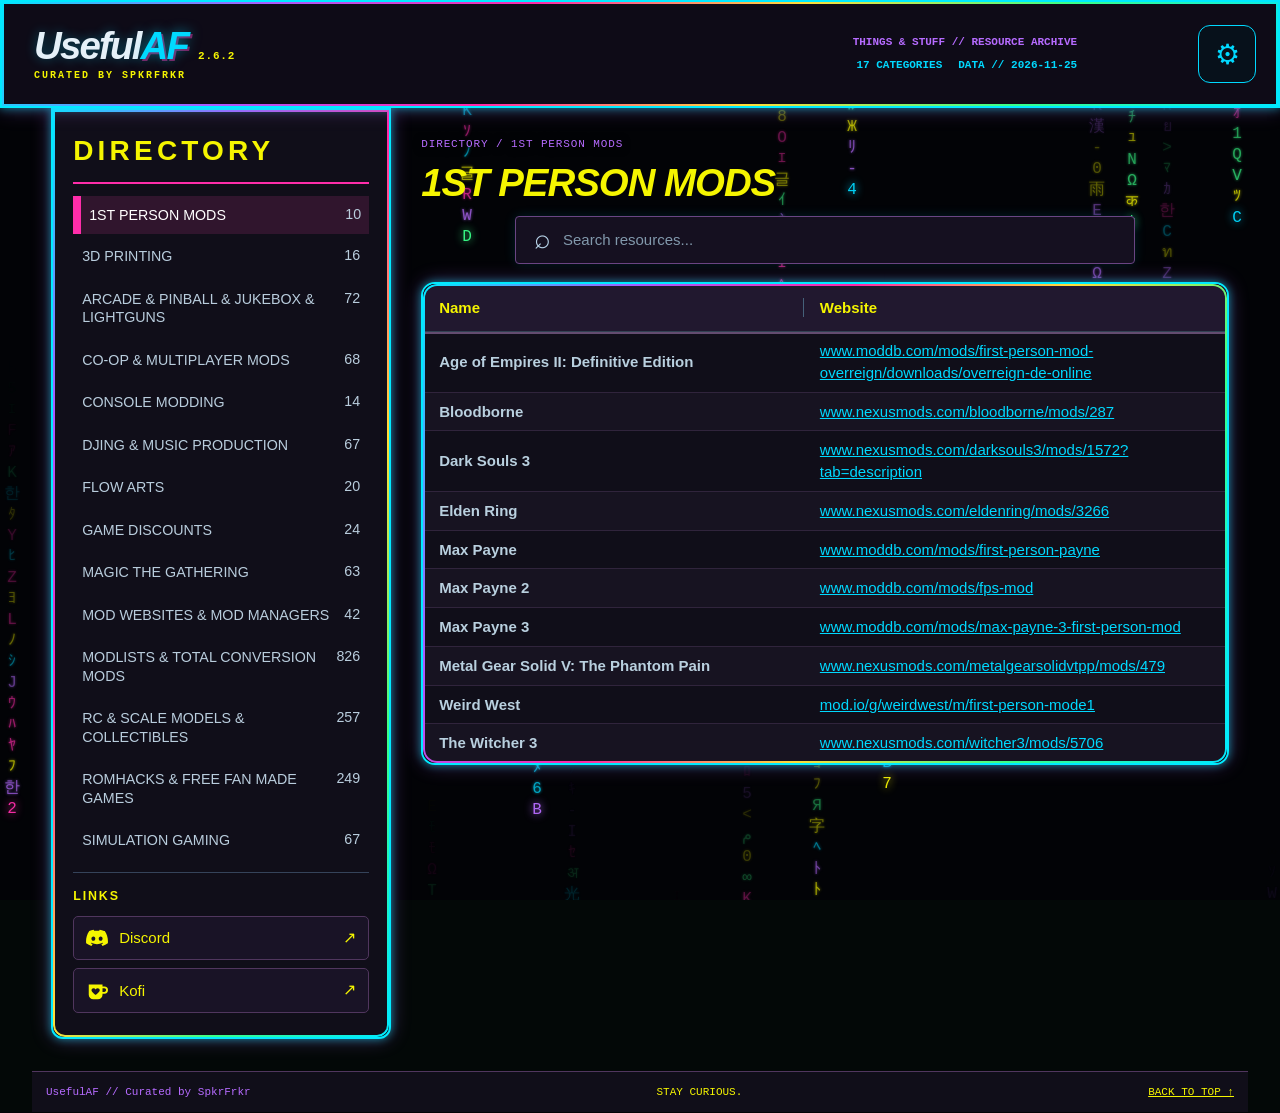
==== commit 931328a8: "Add files via upload" ====
--- a/index.html
+++ b/index.html
@@ -9,7 +9,7 @@
 <canvas class="matrix-rain" id="matrixRain" aria-hidden="true"></canvas>
 <div class="scanlines" aria-hidden="true"></div>
 <header class="topbar">
-  <a class="brand" href="#top" aria-label="UsefulAF home"><span class="brand-stack"><span class="brand-line"><span class="brand-name">Useful<span class="brand-af">AF</span></span><span class="version-line" id="versionLabel">2.6.1</span></span><span class="brand-tagline">CURATED BY SPKRFRKR</span></span></a>
+  <a class="brand" href="#top" aria-label="UsefulAF home"><span class="brand-stack"><span class="brand-line"><span class="brand-name">Useful<span class="brand-af">AF</span></span><span class="version-line" id="versionLabel">2.6.2</span></span><span class="brand-tagline">CURATED BY SPKRFRKR</span></span></a>
   <div class="top-meta"><div class="status-line"><span class="archive-caption">THINGS &amp; STUFF // RESOURCE ARCHIVE</span><span id="categoryTotal"></span><span>DATA // 2026-11-25</span><span class="record-total" id="totalCount">0 RECORDS</span></div></div>
   <button id="settingsToggle" class="settings-icon" type="button" aria-expanded="false" aria-controls="settingsPanel" aria-label="Display settings">⚙</button>
 </header>
@@ -43,5 +43,5 @@
   </section>
 </main><footer class="archive-footer"><span>UsefulAF // Curated by SpkrFrkr</span><span>STAY CURIOUS.</span><a href="#top">BACK TO TOP ↑</a></footer>
 <script type="application/json" id="embeddedData">{"appName": "UsefulAF", "version": "2.3.2", "source": "UsefulAF - Website Version(10)(1).ods", "sourceRows": 1938, "contentRows": 1938, "blankRowsSkipped": 0, "duplicateCellsRemoved": 0, "sheets": [{"name": "1ST PERSON MODS", "headers": ["Game Title", "Link"], "rows": [["Age of Empires II: Definitive Edition", "https://www.moddb.com/mods/first-person-mod-overreign/downloads/overreign-de-online"], ["Bloodborne", "https://www.nexusmods.com/bloodborne/mods/287"], ["Dark Souls 3", "https://www.nexusmods.com/darksouls3/mods/1572?tab=description"], ["Elden Ring", "https://www.nexusmods.com/eldenring/mods/3266"], ["Max Payne", "https://www.moddb.com/mods/first-person-payne"], ["Max Payne 2", "https://www.moddb.com/mods/fps-mod"], ["Max Payne 3", "https://www.moddb.com/mods/max-payne-3-first-person-mod"], ["Metal Gear Solid V: The Phantom Pain", "https://www.nexusmods.com/metalgearsolidvtpp/mods/479"], ["Weird West", "https://mod.io/g/weirdwest/m/first-person-mode1"], ["The Witcher 3", "https://www.nexusmods.com/witcher3/mods/5706"]]}, {"name": "3D PRINTING", "headers": ["Resource", "Link", "Details"], "rows": [["Cults3D", "https://cults3d.com/"], ["Thingiverse", "https://www.thingiverse.com/"], ["STLfinder", "https://www.stlfinder.com/"], ["Cgtrader", "https://www.cgtrader.com/"], ["Pinshape", "https://pinshape.com/"], ["Yeggi", "https://www.yeggi.com/"], ["Thangs", "https://thangs.com/"], ["MyMiniFactory", "https://www.myminifactory.com/"], ["Printables", "https://www.printables.com/"], ["NOTEABLE PATREON PROJECTS"], ["LootBoxPlus", "https://www.patreon.com/cw/lootboxplus", "(starring 4ft Gundam, & a new one each year, only lowest tier is needed to get access)"], ["MechaAddict", "https://www.patreon.com/c/rockyq_mechaaddict"], ["MechTechAtelier", "https://www.patreon.com/c/MechTechAtelier"], ["MicroMecha", "https://www.patreon.com/c/micromecha"], ["NOTEABLE FIGURE PROJECTS"], ["Morphonauts", "https://morphonauts.com/"]]}, {"name": "ARCADE & PINBALL & JUKEBOX & LIGHTGUNS", "headers": ["Resource", "Link", "Specialties", "Shipping"], "rows": [["AB Video Arcades", "https://abvideoarcades.com/", "Retro multicade cabinets", "Ships from USA; destinations unverified"], ["American Gear Company", "https://americangearcompany.com/", "Custom arcade cabinets and game-room builds", "Request a shipping quote"], ["Arcade 1 Up", "https://arcade1up.com/", "Licensed home arcade and virtual pinball cabinets", "US store; check retailer for other regions"], ["Arcade Box", "https://arcadebox-games.com/", "Retro arcade machines and cabinets", "See shipping policy for destination coverage"], ["Arcade Classics", "https://arcadeclassics.myshopify.com/", "Classic-style arcade cabinets", "See store shipping policy"], ["Arcade Imagination", "https://www.arcadeimagination.com/", "Custom arcade cabinets and virtual pinball", "Shipping or pickup; confirm destination with seller"], ["Arcade ModUp", "https://arcademodup.com/", "Arcade1Up conversion kits, control panels and parts", "USA; request an international quote"], ["Arcade One", "https://arcade-one.com/", "Arcade PCs and frontend configurations", "Coverage unverified"], ["Arcade Systems UK", "https://arcadesystems.co.uk/", "Full-size and custom multicade cabinets", "Worldwide; delivery included on qualifying listings"], ["Arcades R Fun", "https://arcadesrfun.com/", "Custom upright and cocktail multicades", "Insured shipping; confirm destination with seller"], ["Arcooda", "https://www.arcooda.com", "Arcade and virtual pinball cabinets, monitors and components", "Request a freight quote"], ["ArkRocket", "https://www.arkrocket.com", "Jukeboxes, turntables and retro audio", "See policy for eligible destinations"], ["AtGames", "https://www.atgames.us", "Legends arcade cabinets, virtual pinball and accessories", "US storefront; see regional sellers elsewhere"], ["Blamcon", "https://blamcon.com", "Lightguns and tracking accessories", "Canada and USA confirmed; check other destinations"], ["Buy Stuff Arcades", "https://www.buystuffarcades.com/", "Arcade and virtual pinball mods, cabinets and accessories", "Canada and USA; check checkout for rates"], ["ClevelandSoftware", "https://www.clevelandsoftwaredesign.com", "Virtual pinball controller boards, solenoids and feedback kits", "Confirm destination with seller"], ["Custom Multicades", "https://custommulticades.com/", "Custom arcade cabinets and multicades", "Request a freight quote"], ["Custom-Arcades", "https://custom-arcades.nl/", "Custom arcade cabinets, virtual pinball and lightgun machines", "Netherlands; ask about other destinations"], ["CustomCades", "https://customcades.net", "Custom full-size and pedestal arcade cabinets", "US fabrication; ask about freight coverage"], ["DC Arcades", "https://www.dcarcades.com/", "Home multicade cabinets and game-room equipment", "See store shipping policy"], ["Digital Pinball", "https://digital-pinball.com/", "Virtual pinball hardware and digital products", "Digital items delivered online; hardware coverage varies"], ["DIY Arcade", "https://www.diyretroarcade.com/", "DIY arcade controls, wiring and cabinet parts", "USA; see international shipping FAQ"], ["Dream Arcades", "https://www.dreamarcades.com/", "Custom multicades and cocktail arcade tables", "Freight quote based on address and cabinet"], ["Electro Arcade", "https://electroarcade.com.au/", "Arcade cabinets, controllers and retro gaming gear", "Australia; international shipping paused per policy"], ["Extreme Home Arcades", "https://www.extremehomearcades.com/home.aspx", "Custom arcade cabinets, pedestals and cocktail tables", "Request a freight quote from Wisconsin"], ["Game Room Shop", "https://www.gameroomshop.com/", "Game-room furniture, arcade machines and pinball", "Destination and freight terms vary by product"], ["Game Room Solutions", "https://gameroomsolutions.com/", "Arcade cabinet kits, controls and virtual pinball kits", "Check policy or checkout for freight and destination"], ["Gen X Arcade", "https://www.genxarcade.com/", "Custom retro arcade cabinets", "Request a shipping quote"], ["GI Joel Gaming", "https://www.gijoelgaming.com/", "Arcade and virtual pinball mods and accessories", "USA and international; confirm destination"], ["Hyper Arcade Systems", "https://www.hyperarcadesystems.com/", "Configured drives for arcade and pinball frontends", "Coverage unverified"], ["Kris Cool Mod", "https://www.kriscoolmod.com/", "Virtual pinball upgrades, cabinet mods and backglasses", "Canada, USA and international"], ["M&P Amusement", "https://mpamusement.com", "New and refurbished commercial arcade and pinball machines", "LTL available to USA, Canada and Mexico; ask about other freight"], ["Monster Arcades", "https://www.monsterarcades.com/", "Custom upright, slimline and multiplayer arcades", "Request a freight quote"], ["N2Fun", "https://www.n2fun.com", "US-built multicades and home arcade equipment", "See store shipping policy"], ["North Coast Arcades", "https://www.northcoastarcades.com/", "Arcade cabinet plans, DIY builds and parts", "Digital plans delivered online; physical coverage unverified"], ["Paradox Arcades", "https://www.paradoxarcades.com/", "High-end made-to-order arcade cabinets", "Request a freight quote"], ["Phantom Arcades", "https://phantomarcades.com/", "Hand-built custom arcade cabinets and pedestals", "US builds; confirm freight destination"], ["Pinball King", "https://thepinballking.com/", "Custom virtual pinball machines", "USA; international shipping unavailable per FAQ"], ["Pinballia", "https://www.pinballia.com/", "Custom virtual pinball cabinets", "UK; ask for other destinations"], ["Polycade", "https://polycade.com/", "Wall-mounted arcade cabinets and gaming controls", "Check policy for current eligible destinations"], ["Quality Arcades", "https://www.qualityarcades.com/", "Multicade cabinets, including upright and cocktail models", "US freight; confirm destination and quote"], ["Rec Room Masters", "https://recroommasters.com/", "Arcade cabinet kits, controller decks and accessories", "Check policy for eligible destinations"], ["Rec Room World", "https://www.recroomworld.com/", "Virtual pinball machines and cocktail multicades", "Mainland USA; ask for other destinations"], ["Retro Gaming House", "https://www.retrogaminghouse.com/", "Retro arcade cabinets and home gaming equipment", "USA and international options; check policy"], ["Retro Replay Arcades", "https://www.retroreplayarcades.com/", "Custom retro arcade cabinets", "Contact seller for delivery coverage"], ["Retro Shooter", "https://retroshooter.com/", "Lightgun sets, sensors and shooting-game hardware", "International from China; regional stock varies"], ["Retro-Cade", "https://www.retro-cade.com/", "Custom arcade cabinets for homes and businesses", "USA; check freight terms"], ["Retrograde OS Gaming", "https://retrogradosgaming.com/", "Retro gaming builds and frontend configuration resources", "Coverage unverified"], ["Rpeg Electronics", "https://rpegelectronics.com/", "Karaoke jukebox systems, microphones and amplifiers", "Check policy for destination and freight"], ["RocOla", "https://www.rock-ola.com", "Jukeboxes, including classic CD and vinyl models", "USA curbside freight; ask about international and UK options"], ["SoundLeisure", "https://soundleisure.com", "Jukeboxes, including handmade vinyl, CD and digital models", "UK and international; quote outside mainland UK"], ["Suncoast Arcade", "https://www.suncoastarcade.com/", "Home multicades and retro arcade cabinets", "Check destination eligibility with seller"], ["Szabo’s Arcades", "https://www.szabosarcades.com/", "Custom arcade graphics, side art and cabinet decals", "Check checkout or contact seller for destination coverage"], ["T-molding", "https://www.t-molding.com/", "Cabinet edge trim, tools and installation supplies", "USA and international; rates in cart"], ["The Arcade Guys", "https://thearcadeguys.com/", "Home arcade cabinets and multicades", "Contact seller for freight coverage"], ["The Home Arcade", "https://thehomearcade.ca/", "Custom home arcade cabinets and multicades", "Freight quoted by seller"], ["Tulsa Arcades", "https://www.tulsaarcades.com/", "Arcade cabinet kits, mounting hardware and mods", "USA shipping or Tulsa pickup; check other destinations"], ["Ultimarc", "https://www.ultimarc.com/", "Arcade joysticks, button encoders and trackballs", "Ships from UK; check checkout for eligible destinations"], ["Unico", "https://www.unico-usa.com/", "Retro arcade cabinets, LCD monitors and controls", "USA only; no international delivery"], ["Upgrade Arcade", "https://upgradearcade.com/", "Arcade1Up upgrade kits and cabinet modifications", "Check checkout or contact seller for destination coverage"], ["VirtualPinball", "https://virtualpinball.com", "Full-size virtual pinball cabinets", "Mainland USA and international freight"], ["VirtuaPin", "https://virtuapin.net", "Virtual pinball cabinets, kits and controllers", "Freight or parcel shipping; confirm eligible destinations"], ["Visual Pinball", "https://visualpinball.net/", "Custom virtual pinball cabinets configured for Pinball FX", "US-built; ask about freight coverage"], ["VP Forums", "https://www.vpforums.org/", "Virtual pinball community, downloadable tables and setup guides", "Online resource"], ["X Arcade", "https://shop.xgaming.com/", "X-Arcade sticks, Tankstick controllers and cabinet hardware", "USA and eligible international destinations; varies by item"], ["GUIDES", "", "SPECIALTIES", "SHIPPING"], ["Raspberry Pi Jukebox", "https://www.instructables.com/DIY-Jukebox-With-Raspberry-Pi/", "DIY Raspberry Pi jukebox build guide", "Online guide"], ["Raspberry Pi Jukebox", "https://www.instructables.com/Raspberry-Pi-Jukebox/", "Raspberry Pi jukebox project tutorial", "Online guide"], ["Raspberry Pi Jukebox", "https://www.xda-developers.com/building-digital-jukebox-raspberry-pi/", "Raspberry Pi digital jukebox build article", "Online guide"], ["Raspberry Pi Cocktail Table", "https://blog.novacare.no/making-an-arcade-cocktail-table-raspberry-pi-3-build/", "DIY Raspberry Pi cocktail arcade cabinet guide", "Online guide"], ["RESOURCES", "", "SPECIALTIES", "SHIPPING"], ["Universal Video Game List", "https://www.uvlist.net/", "Video game database and collection tracking", "Online resource"]]}, {"name": "CO-OP & MULTIPLAYER MODS", "headers": ["Resource", "Link"], "rows": [["MULTI-GAME"], ["Nucleus CoOp", "https://nucleus-coop.github.io/"], ["ReadyM", "https://www.ready.mp/"], ["GAME SPECIFIC"], ["A Hat In Time", "https://steamcommunity.com/sharedfiles/filedetails/?id=1520888250"], ["Armored Core VI", "https://www.nexusmods.com/armoredcore6firesofrubicon/mods/3"], ["BeamNG", "https://github.com/TheHellBox/KISS-multiplayer"], ["BlackMesa", "https://github.com/ampreeT/SourceCoop"], ["Blade & Sorcery", "https://www.nexusmods.com/bladeandsorcery/mods/6888"], ["Bomb Rush Cyberfunk", "https://github.com/SlopCrew/SlopCrew"], ["Content Warning", "https://github.com/MaxWasUnavailable/Virality"], ["Crysis", "https://www.moddb.com/mods/crysis-co-op"], ["", "https://github.com/MikeCrossley/Crysis-Co-op"], ["Dark Messiah of Might and Magic", "https://www.moddb.com/mods/dark-messiah-co-op"], ["", "https://github.com/KingDavidW/DarkMessiah-Coop-Mod-Files"], ["Dark Souls Remastered", "https://www.nexusmods.com/darksoulsremastered/mods/899"], ["Dark Souls 3", "https://www.nexusmods.com/darksouls3/mods/1895"], ["Devil May Cry 5", "https://www.nexusmods.com/devilmaycry5/mods/353"], ["Doom 3", "https://www.moddb.com/mods/librecoop-dhewm3-coop"], ["Doom Eternal", "https://www.nexusmods.com/doometernal/mods/1062"], ["Dyson Sphere Program", "https://github.com/NebulaModTeam/nebula"], ["Elden Ring", "https://www.nexusmods.com/eldenring/mods/510"], ["The Elder Scrolls: Daggerfall", "https://github.com/EmptyBottleInc/DFU-Tanguy-Multiplayer/releases/tag/0.3"], ["The Elder Scrolls: Morrowind", "https://tes3mp.com/"], ["The Elder Scrolls: Oblivion", "https://www.nexusmods.com/oblivion/mods/40325?tab=description"], ["", "https://www.nexusmods.com/oblivion/mods/47303"], ["The Elder Scrolls: Skyrim", "https://skyrim-together.com/news"], ["", "https://www.nexusmods.com/skyrimspecialedition/mods/69993"], ["Fallout 2", "https://www.fonline-reloaded.net/"], ["", "https://fonline2.com/"], ["", "https://fonline3.com/"], ["", "https://fonline-aop.net/site/index.php"], ["Fallout 3", "https://github.com/foxtacles/vaultmp"], ["Fallout: New Vegas", "https://github.com/NVMP/ClientDistribution/releases/tag/4.75"], ["Gothic", "https://steamcommunity.com/sharedfiles/filedetails/?id=2982357924"], ["", "https://gothiccoop.com/"], ["", "https://gothic-online.com/"], ["Gothic 2", "https://steamcommunity.com/sharedfiles/filedetails/?id=2982365243"], ["Gothic 3", "https://www.nexusmods.com/gothic3/mods/1"], ["Grand Theft Auto III", "https://gtaconnected.com/downloads/"], ["Grand Theft Auto: Vice City", "https://www.moddb.com/mods/vc-2-players-mod"], ["Grand Theft Auto: San Andreas", "https://open.mp/"], ["Grand Theft Auto V", "https://ragecoop.com/#/"], ["", "https://github.com/RAGECOOP/RAGECOOP-V"], ["", "https://gitlab.com/cgmp/gta"], ["Hades", "https://github.com/SystematicSkid/HadesMP"], ["Hogwarts Legacy", "https://www.nexusmods.com/hogwartslegacy/mods/1378"], ["Hollow Knight", "https://github.com/Extremelyd1/HKMP"], ["", "https://github.com/themulhima/lumafly"], ["Kenshi", "https://github.com/nhoral/KenshiCoop"], ["Mount & Blade II: Bannerlord", "https://www.moddb.com/mods/bannerlord-online"], ["Noita", "https://github.com/IntQuant/noita_entangled_worlds"], ["", "https://github.com/soler91/noita-together"], ["Read Dead Redemption 2", "https://redm.net/"], ["Stalker: Call of Pripyat", "https://www.moddb.com/mods/x-ray-multiplayer-extension"], ["Stalker: Shadow of Chernobyl", "https://www.xrmpe.online/"], ["Sekiro", "https://www.nexusmods.com/sekiro/mods/577"], ["Starcraft & Brood Wars", "https://www.moddb.com/mods/starcraft-coop-campaign"], ["Star Trek Elite Force II", "https://www.moddb.com/mods/star-trek-elite-force-ii-coop-hazardmodding"], ["Star Wars Jedi Knight Jedi Academy", "https://www.moddb.com/mods/open-jedi-project-enhanced-universe"], ["Subnautica", "https://nitrox.rux.gg/"], ["Subnautica: Below Zero", "https://subnauticamultiplayer.com/"], ["Super Mario 64", "https://github.com/coop-deluxe/sm64coopdx/releases/tag/v1.2.1"], ["", "https://mods.sm64coopdx.com/mods/"], ["", "https://www.romhacking.net/hacks/1508/"], ["Return To Castle Wolfenstein", "https://www.rtcwcoop.com/"], ["MULTIPLAYER MOD MEGALIST"], ["", "https://docs.google.com/spreadsheets/d/e/2PACX-1vSV41AswEt3EpzSyd85YRVtoJaIIXWjtBy347dISJg4fs6xSNPqcgfsh76TxX_l-mnT7pjMlSqTW-87/pubhtml?urp=gmail_link"]]}, {"name": "CONSOLE MODDING", "headers": ["Resource", "Link"], "rows": [["SOURCES"], ["Wololo", "https://wololo.net/"], ["NINTENDO SNES MINI"], ["Hackchi2", "https://github.com/TeamShinkansen/Hakchi2-CE"], ["NINTENDO SWITCH"], ["Switch Hack Guide", "https://switch.hacks.guide/"], ["NINTENDO GAMECUBE"], ["M.2 loader Installation", "https://www.youtube.com/watch?v=1uxu8anymDg"], ["NINTENDO WII"], ["Wii Hacks Guide", "https://wii.hacks.guide/"], ["PC"], ["Transform Any PC into a Retro Gaming Console (Batocera Guide)", "https://retrogamecorps.com/2023/05/26/transform-any-pc-into-a-retro-gaming-console-batocera-guide/"], ["SONY PLAYSTATION CLASSIC ( mini ps1 remake )"], ["Classic Hacks Guide", "https://modmyclassic.com/"]]}, {"name": "DJING & MUSIC PRODUCTION", "headers": ["Software / Resource", "Link", "Platforms"], "rows": [["DAW ( DIGITAL AUDIO WORKSTATION )", "", "Platforms"], ["Ableton", "https://www.ableton.com/", "Windows & Mac"], ["Cakewalk Sonar", "https://www.cakewalk.com/", "Windows"], ["Cubase", "https://www.steinberg.net/cubase/", "Windows & Mac"], ["FLStudio", "https://fl.studio/", "Windows & Mac natively, Linux with Wine"], ["GarageBand", "https://www.apple.com/au/mac/garageband/", "Apple & iOS"], ["Logic", "https://www.apple.com/au/logic-pro/", "Apple & iOS"], ["Reason", "https://www.reasonstudios.com/", "Windows & Mac"], ["DJ TRACK SOURCES"], ["BandCamp", "https://bandcamp.com/"], ["Beatport", "https://www.beatport.com/"], ["JunoDownload", "https://www.junodownload.com/"], ["Soundcloud", "https://soundcloud.com/"], ["TraxSource", "https://www.traxsource.com/"], ["1001Tracklists", "https://www.1001tracklists.com/"], ["GEAR"], ["Allen & Heath", "https://www.allen-heath.com/"], ["ADJ ( AmericanDJ )", "https://www.adj.com/"], ["AlphaTheta", "https://alphatheta.com/"], ["AudioTechnica", "https://www.audio-technica.com/"], ["AvMaxx", "https://www.avmaxx.com/"], ["BlizzardPro", "https://www.blizzardpro.com/"], ["Boss", "https://www.boss.info/global/"], ["DenonDJ", "https://www.denondj.com/"], ["GeekStands", "https://geekstands.com/"], ["GuitarCenter", "https://www.guitarcenter.com/"], ["IDJnow", "https://www.idjnow.com/"], ["MusiciansFriend", "https://www.musiciansfriend.com/"], ["Numark", "https://www.numark.com/"], ["Pangolin", "https://pangolin.com/", "Lighting"], ["PioneerDJ", "https://www.pioneerdj.com/"], ["Rane", "https://www.rane.com/"], ["Reverb", "https://reverb.com/"], ["Roland", "https://www.roland.com/"], ["Shure", "https://www.shure.com/"], ["Sweetwater", "https://www.sweetwater.com/"], ["Tascam", "https://tascam.jp/int"], ["TechLED", "https://techledwall.com/", "Lighting"], ["Technics", "https://www.technics.com/global/"], ["Xlaser", "https://www.xlaser.com/", "Lighting"], ["ZzSounds", "https://www.zzounds.com/"], ["PLUGINS & SAMPLES"], ["AudioBlast", "https://www.audioblast.me/", "Plugins & samples"], ["Eventide", "https://www.eventideaudio.com/", "Plugins"], ["GhostHack", "https://www.ghosthack.de/", "Plugins & samples"], ["Helm", "https://tytel.org/helm/", "Plugins"], ["IllFormed ( DBGlitch )", "https://illformed.org/", "Plugins"], ["Izotope", "https://www.izotope.com/", "Plugins"], ["LennarDigital", "https://www.lennardigital.com/", "Plugins"], ["MrBillTunes", "https://mrbillstunes.com/", "Samples & tutorials specializing on Ableton"], ["NativeInstruments", "https://www.native-instruments.com/"], ["NoiseEngineering", "https://noiseengineering.us/", "Plugins & samples"], ["PluginBoutique", "https://www.pluginboutique.com/", "Plugins"], ["Red", "https://vst.unplug.red/", "Plugins"], ["Refx", "https://refx.com/", "Plugins"], ["SonicCharge", "https://soniccharge.com/", "Plugins"], ["SoundToys", "https://www.soundtoys.com/", "Plugins"], ["Splice", "https://splice.com/", "Plugins & samples"], ["U-He", "https://u-he.com/", "Plugins"], ["Valhalla", "https://valhalladsp.com/", "Plugins"], ["Vengeance", "https://www.vengeance-sound.com/", "Plugins & samples"], ["Xfer Records", "https://xferrecords.com/", "Plugins & samples"], ["Soniss", "https://sonniss.com/", "Samples"], ["TOOLS"], ["MixedInKey", "https://mixedinkey.com/"], ["PeteTongDJ Academy", "https://www.petetong-djacademy.com/"], ["Mixxx", "https://mixxx.org"]]}, {"name": "FLOW ARTS", "headers": ["Resource", "Link", "Specialties", "Shipping"], "rows": [["SHOP RESOURCES", "", "SPECIALTIES", "SHIPPING"], ["BonoboFlow", "https://bonoboflow.com", "Flow props and spinning accessories", "USA and international"], ["Dark-Monk", "https://dark-monk.com/", "Professional fire poi, staffs, hoops and hardware", "Check checkout for destination and item restrictions"], ["DrexFactor", "https://drexfactor.com", "Poi lessons, tutorials and performance resources", "Online resources; physical shipping unverified"], ["FireToys", "https://www.firetoys.com", "Circus, juggling, aerial and flow arts equipment", "USA and international to eligible destinations"], ["FlowToys", "https://flowtoys.com", "LED poi, staffs, juggling props and modular parts", "Check checkout for destination and battery restrictions"], ["GloFX", "https://glofx.com/", "Diffraction glasses, LED gloves and festival flow gear", "USA and eligible international destinations"], ["IgnisPixel", "https://ignispixel.com", "Programmable pixel poi, staffs and LED performance props", "Worldwide delivery; destination restrictions may apply"], ["Inspirate", "https://inspirate.pro/en", "Programmable LED props and performance equipment", "Check destination with seller"], ["InspyreFlowProps", "https://www.inspyreflowprops.com", "Custom flow props and specialty spinning equipment", "Check policy for destination and custom-order lead times"], ["Lanternsmith", "https://www.lanternsmith.com", "Poi heads, handles, tethers and modular flow parts", "Coverage unverified"], ["MoodHoops", "https://moodhoops.com", "LED hoops, poi and illuminated performance props", "USA including Alaska, Hawaii and territories; check other destinations"], ["NeoFlowArt", "https://neoflowart.com/", "Programmable LED pixel props for performance", "Worldwide; rates and duties vary"], ["NinjaPyrate", "https://ninjapyrate.com", "Carbon-fiber fire and practice staffs, poi and flow props", "Check checkout for destination and product restrictions"], ["PyroTerra", "https://pyroterra.com", "Professional LED and fire performance props", "Request destination availability from seller"], ["SacredFlowArt", "https://sacredflowart.com", "Dance hoops, LED props and flow arts accessories", "Ships to 150+ countries; rates vary"], ["SynergyFlowArts", "https://www.synergyflowarts.com", "Flow props, contact staffs and spinning equipment", "USA and international"], ["TheSpinsterz", "https://thespinsterz.com/", "Dance hoops, practice props and hoop accessories", "Check checkout for eligible destinations"], ["UltraPoi", "https://www.ultrapoi.com", "LED poi, orbitals and light-up spinning props", "Check destination and restrictions with seller"], ["FlowOnFire", "https://www.etsy.com/shop/FlowOnFire", "Handmade fire, LED and practice poi and custom props", "Etsy delivery options vary by listing and destination"]]}, {"name": "GAME DISCOUNTS", "headers": ["Resource", "Link", "Specialties / Key Types"], "rows": [["AllKeyShop", "https://www.allkeyshop.com/blog/", "Price comparison for PC game keys across stores and marketplaces"], ["Digiphile", "https://www.digiphile.co/", "Curated PC game bundles with Steam keys"], ["Eneba", "https://www.eneba.com/", "Third-party marketplace for PC and console keys, gift cards and wallet credit"], ["eStarLand", "https://www.estarland.com/", "New and used physical video games, consoles and trade-ins"], ["Fanatical", "https://www.fanatical.com/", "Publisher-sourced PC keys, mostly Steam, plus bundles and selected direct activation"], ["G2A", "https://www.g2a.com/", "Third-party marketplace for game keys, gift cards and subscriptions"], ["GameFly", "https://www.gamefly.com/", "Mail rental and used physical console game sales"], ["GamesRepublic", "https://gamesrepublic.com/", "PC digital game downloads and activation keys; current storefront availability unverified"], ["Gamivo", "https://www.gamivo.com/", "Third-party marketplace for game keys, DLC and platform gift cards"], ["GG-Deals", "https://gg.deals/", "PC deal comparison, price history and alerts across stores and keyshops"], ["GOG", "https://www.gog.com/", "DRM-free PC downloads and GOG library activation"], ["Green Man Gaming", "https://www.greenmangaming.com/", "Authorized PC game keys for Steam and other publisher launchers"], ["HRK Game", "https://www.hrkgame.com/", "PC game keys, DLC and wallet top-ups"], ["Humble Bundle", "https://www.humblebundle.com/", "PC game bundles and subscriptions, mainly Steam keys; some other platforms"], ["IndieGala", "https://www.indiegala.com", "PC bundles and individual game keys, primarily Steam"], ["Instant-Gaming", "https://www.instant-gaming.com/", "Discount digital PC and console keys, DLC and gift cards"], ["Is There Any Deal", "https://isthereanydeal.com/", "PC deal tracking and price history across authorized stores"], ["Kinguin", "https://www.kinguin.net/", "Third-party marketplace for PC and console keys, software and gift cards"], ["Loaded", "https://www.loaded.com/", "Discount PC and console activation codes and gift cards"], ["US Games Planet", "https://us.gamesplanet.com/", "Authorized PC downloads and keys for Steam and publisher launchers"], ["YUPLAY", "https://www.yuplay.com/", "Digital PC game keys, DLC and bundles; activation platform varies"], ["EXCLUSIVE PHYSICAL GAMES", "", "SPECIALTIES / KEY TYPES"], ["LimitedRunGames", "https://limitedrungames.com/", "Limited physical game editions and collector releases across consoles"], ["SuperRareGames", "https://superraregames.com/", "Limited physical indie game releases, especially Nintendo Switch"]]}, {"name": "MOD WEBSITES & MOD MANAGERS", "headers": ["Resource", "Link", "Details"], "rows": [["POPULAR SITES / SOURCES"], ["GameBanana", "https://gamebanana.com/"], ["GameFront", "https://www.gamefront.com/"], ["Hexium", "https://hexium.gg/"], ["Mod.IO", "https://mod.io/"], ["ModDB", "https://www.moddb.com/", "Multi-Game"], ["Modrinth", "https://modrinth.com/", "Minecraft"], ["NexusMods", "https://www.nexusmods.com/", "Multi-Game"], ["Thunderstore", "https://thunderstore.io/", "Multi-Game"], ["MOD LAUNCHERS & MANAGERS"], ["7D2D Mod Launcher", "https://7d2dmodlauncher.org/", "7 Days to Die"], ["ATLauncher", "https://atlauncher.com/", "Minecraft"], ["Baldurs Gate 3 Mod Manager", "https://bg3modmanager.net/", "Baldurs Gate 3"], ["Curseforge", "https://www.curseforge.com/", "Multi-Game"], ["Elden Mod Loader", "https://www.nexusmods.com/eldenring/mods/117", "Elden Ring"], ["Frosty", "https://frostymodmanager.net/", "Frostbite Engine Games"], ["Gale", "https://github.com/Kesomannen/gale/releases", "Thunderstore without Overwolf, Multi-game"], ["GDLauncher", "https://gdlauncher.com/", "Minecraft"], ["GenLauncher", "https://www.moddb.com/mods/genlauncher", "Command & Conquer – Generals: Zero Hour"], ["Irony", "https://bcssov.github.io/IronyModManager/", "Paradox games"], ["Kenshi-Mod-Manager", "https://github.com/millerscout/Kenshi-Mod-Manager", "Kenshi"], ["LaughingLeader’s Baldur’s Gate 3 Mod Manager", "https://github.com/LaughingLeader/BG3ModManager", "Baldurs Gate 3"], ["Libertas Launcher", "https://sourceforge.net/projects/libertaslauncher/", "Dawn of War II"], ["Lumafly ( Hollow Knight )", "https://themulhima.github.io/Lumafly/", "Hollow Knight"], ["Mod Organizer 2", "https://github.com/ModOrganizer2/modorganizer", "Multi-Game"], ["ModManager", "https://github.com/fluffy-mods/ModManager", "Multi-game w/ Steam integrations"], ["ModMyFactory", "https://github.com/Artentus/ModMyFactory", "Factorio"], ["ModSync", "https://deadlystream.com/files/file/2317-kotormodsync/", "Star Wars Knights of the Old Republic"], ["OpenModMan", "https://github.com/iquercorb/OpenModMan", "Multi-Game"], ["OpenModMan", "https://github.com/iquercorb/OpenModMan"], ["Primal Mod Installer", "https://downloads.fcmodding.com/all/mod-installer/", "Far Cry"], ["Prism Launcher", "https://prismlauncher.org/", "Minecraft"], ["R2modman", "https://thunderstore.io/package/ebkr/r2modman/", "Thunderstore without Overwolf, Multi-game"], ["RanDOOM", "https://github.com/johnsto/randoom", "DOOM"], ["ReSkate", "https://docs.reskate.dev/", "Skate (2025)"], ["SLAM", "https://github.com/halfmanbear/SLAM", "SymLink Advanced Mod-manager for DCS"], ["SneakBite", "https://www.nexusmods.com/metalgearsolidvtpp/mods/106 or alternatively https://github.com/topher-au/SnakeBite", "Metal Gear Solid V: The Phantom Pain"], ["Sonic Adventure Mod Manager", "https://github.com/X-Hax/SA-Mod-Manager", "Sonic Adventure"], ["Thunderstore", "https://www.overwolf.com/app/thunderstore-thunderstore_mod_manager", "Multi-Game"], ["TPackBuilder", "https://steamcommunity.com/sharedfiles/filedetails/?id=3446119263 or alternatively https://www.tmodloader.net/", "Terraria"], ["Vortex", "https://www.nexusmods.com/about/vortex", "Multi-Game"], ["Wabbajack", "https://www.wabbajack.org/", "Multi-Game"]]}, {"name": "MODLISTS & TOTAL CONVERSION MODS", "headers": ["Resource", "Link"], "rows": [["Age of Empires II: The Conquerors"], ["Age of Chivalry: Hegemony", "https://www.moddb.com/mods/age-of-chivalry-hegemony"], ["Age of Stainless Steel", "https://www.moddb.com/mods/age-of-stainless-steel"], ["Crusades", "https://www.moddb.com/mods/age-of-empires-ii-crusades"], ["Sengoku", "https://www.moddb.com/mods/sengoku-age-of-empires-2-total-conversion"], ["Age of Empires III"], ["Age of Pirates", "https://github.com/rostislavpeska/age-of-pirates"], ["Age of Empires III: The Asian Dynasties"], ["Wars of Liberty", "https://www.moddb.com/mods/aoe3wol"], ["Age of Empires III Definitive Edition"], ["Age of the World", "https://www.ageofempires.com/mods/details/126056/"], ["Arcanum: Of Steamworks and Magick Obscura"], ["Unofficial Arcanum Patch", "https://terra-arcanum.com/drog/uap.html"], ["ARMA 2"], ["Invasion 1944", "https://www.moddb.com/mods/invasion-19441"], ["Project Reality", "https://www.moddb.com/mods/project-reality-arma2"], ["ARMA 3"], ["Operation TREBUCHET ( Halo )", "https://steamcommunity.com/workshop/filedetails/?id=769440155"], ["Imperial Conquest – Warhammer 40k", "https://steamcommunity.com/sharedfiles/filedetails/?id=2161719492"], ["There is Only War ( Warhammer )", "https://steamcommunity.com/sharedfiles/filedetails/?id=1160452826"], ["ZEUS RTS + Missions", "https://steamcommunity.com/workshop/filedetails/?id=2932626341"], ["ARK: Survival Ascended"], ["Primal Chaos", "https://www.curseforge.com/ark-survival-ascended/mods/ark-primal-chaos"], ["Arx Fatalis"], ["Insanity Overhaul", "https://www.moddb.com/mods/arx-insanity-mod or alternatively https://arxinsanity.weebly.com/"], ["Battlefield 3"], ["BF3: Reality Mod", "https://bf3reality.com/"], ["BATTLETECH"], ["BattleTech: Advanced 3062", "https://www.bta3062.com/index.php?title=Main_Page"], ["Blade & Sorcery"], ["Realm of the Rings ( Lord of the Rings )", "https://www.nexusmods.com/bladeandsorcery/mods/11530"], ["The Outer Rim ( Star Wars )", "https://www.nexusmods.com/bladeandsorcery/mods/528"], ["Bloodborne"], ["Magnum Opus – Project Beast Update", "https://www.nexusmods.com/bloodborne/mods/16"], ["Bloodborne Enhanced", "https://www.nexusmods.com/bloodborne/mods/19?tab=description"], ["Call To Arms"], ["WarFighter Modification", "https://steamcommunity.com/sharedfiles/filedetails/?id=2777685314&searchtext="], ["The Silent Cartographer ( Halo )", "https://steamcommunity.com/workshop/filedetails/?id=2625618622"], ["Call to Arms – Gates of Hell: Osfront"], ["Indomitus ( Warhammer )", "https://steamcommunity.com/sharedfiles/filedetails/?id=3494196322&searchtext="], ["CoD WW3 REDUX", "https://steamcommunity.com/sharedfiles/filedetails/?id=3440346161&searchtext="], ["Civilization III"], ["Fallout: The Rebirth of Civilization", "https://forums.civfanatics.com/threads/fallout-the-rebirth-of-civilization.199196/"], ["Warhammer Fantasy 2.5", "https://forums.civfanatics.com/threads/warhammer-fantasy-mod-2-5.197452/"], ["Civilization IV: Beyond the Sword"], ["Fall from Heaven II", "https://forums.civfanatics.com/resources/fall-from-heaven-ii.1/"], ["Realism Invictus", "https://forums.civfanatics.com/resources/realism-invictus-full-version.28119/"], ["Dune Wars", "https://www.moddb.com/mods/dune-wars"], ["Warhammer: Heart of Chaos", "https://www.moddb.com/mods/warhammer-fantasy-battles-bts-beta-012e"], ["Civilization V"], ["Tryhard Trevor & Bismuth’s Pokemon Civilizations", "https://steamcommunity.com/workshop/filedetails/?id=684753475"], ["Pokemon Civilizations – Spooky Halloween", "https://forums.civfanatics.com/resources/pokemon-civilizations-spooky-halloween.31984/"], ["Pokemon Unit Modpack – Ultra Beasts", "https://forums.civfanatics.com/resources/pokemon-unit-modpack-ultra-beasts.31986/"], ["Civilizations of Warcraft", "https://steamcommunity.com/workshop/filedetails/?id=164781590"], ["Faerun", "https://steamcommunity.com/workshop/filedetails/?id=192754057"], ["Civilization V Improved", "https://forums.civfanatics.com/resources/civilization-v-improved-mod-bnw.30349/"], ["Vox Popul", "https://forums.civfanatics.com/threads/community-patch-how-to-install.528034/"], ["Lek Mod ( Total overhaul )", "https://docs.google.com/document/d/1CD_PFyqqlsJee9X5UDdQ0ml6rsLgCMSNFeCBAS2zNFA/edit?tab=t.0"], ["Civilization VI"], ["Zolaar’s StarWars", "https://steamcommunity.com/workshop/filedetails/?id=3145974414"], ["Command & Conquer : Remastered Collection"], ["Star Wars: Force Commander", "https://steamcommunity.com/sharedfiles/filedetails/?id=3840493848"], ["Command & Conquer – Generals: Zero Hour"], ["Evolution", "https://www.moddb.com/mods/command-and-conquer-generals-evolution"], ["XenoForce ( Gundam )", "https://www.moddb.com/mods/xenoforce"], ["Rise of the Reds", "https://www.moddb.com/mods/rise-of-the-reds"], ["Shockwave", "https://www.moddb.com/mods/cc-shockwave"], ["Tiberian Dawn Redux", "https://www.moddb.com/mods/command-conquer-tiberian-dawn-redux"], ["Command & Conquer – Tiberian Sun"], ["Tiberium Resurrection", "https://www.moddb.com/mods/tiberium-resurrection"], ["Tiberium Essence", "https://www.moddb.com/mods/tiberium-essence"], ["Command & Conquer – Renegade"], ["RenHD", "https://www.moddb.com/mods/renhd"], ["Command & Conquer – Red Alert 2"], ["Warhammer 40k: Red Alert", "https://www.moddb.com/mods/warhammer-40k-red-alert"], ["Command & Conquer – Red Alert 3"], ["Remix", "https://www.nexusmods.com/commandandconquerredalert3/mods/2"], ["Command & Conquer – Tiberium Wars"], ["Tiberium Wars: Firestorm", "https://www.moddb.com/mods/tiberium-wars-firestorm"], ["Tiberium Wars: Advanced", "https://www.moddb.com/mods/tiberium-wars-advanced"], ["Tiberium Essence", "https://www.moddb.com/mods/tiberium-essence"], ["Crimson East ( TBD )", "https://www.moddb.com/mods/crimson-east"], ["Project ReGenesis", "https://www.moddb.com/mods/project-regenesis"], ["Evolutions: RTS Evolved", "https://www.moddb.com/mods/halo-evolutions"], ["C&C 3: The Forgotten", "https://www.moddb.com/mods/cc-3-the-forgotten"], ["Command & Conquer – Tiberium Wars: Kane’s Wraith"], ["One Vision", "https://www.moddb.com/mods/cnc3-kw-one-vision"], ["Tiberium Dusk", "https://www.moddb.com/mods/tiberium-dusk"], ["Company of Heroes"], ["Star Wars Frontlines – The Galactic Civil War", "https://www.moddb.com/mods/starwars-frontlinesthe-galactic-civil-war"], ["Conan Exiles"], ["EEWA Guide", "https://steamcommunity.com/sharedfiles/filedetails/?id=3140818062"], ["*These 2 overhaul mods below work in synchrony*"], ["The Age of the Calamitous (AoC)", "https://anarious-productions.com/aoc-mod-conan-exiles/ or alternatively https://steamcommunity.com/sharedfiles/filedetails/?id=1113901982"], ["Endgame Extended Weapon Arsenal (EEWA)", "https://steamcommunity.com/sharedfiles/filedetails/?id=1734383367"], ["Crusader Kings II"], ["A Game of Thrones", "https://www.moddb.com/mods/crusader-kings-2-a-game-of-thrones-ck2agot"], ["Witcher Kings", "https://www.moddb.com/mods/the-witcher-kings"], ["Warhammer: Geheimnisnact – Legacy", "https://www.moddb.com/mods/warhammer-geheimnisnact-legacy"], ["Avatar – Four Nations Restored", "https://steamcommunity.com/sharedfiles/filedetails/?id=2113039890"], ["Warcraft: Guardians of Azeroth", "https://www.moddb.com/mods/warcraft-kings-of-azeroth"], ["Romance of the Three Kingdoms", "https://www.moddb.com/mods/romance-of-the-three-kingdoms"], ["Princes of Darkness", "https://www.moddb.com/mods/princes-of-darkness"], ["Crusader Kings III"], ["A Game of Thrones", "https://steamcommunity.com/sharedfiles/filedetails/?id=2962333032 or alternatively https://www.nexusmods.com/crusaderkings3/mods/45"], ["LOTR: Realms in Exile", "https://steamcommunity.com/sharedfiles/filedetails/?id=2291024373"], ["Elder Kings 2", "https://steamcommunity.com/sharedfiles/filedetails/?id=2887120253"], ["Shogunate", "https://steamcommunity.com/sharedfiles/filedetails/?id=2253278582"], ["The Fallen Eagle", "https://steamcommunity.com/sharedfiles/filedetails/?id=2243307127"], ["Princes of Darkness", "https://steamcommunity.com/sharedfiles/filedetails/?id=2216659254"], ["Warcraft: Guardians of Azeroth Reforged", "https://steamcommunity.com/sharedfiles/filedetails/?id=2949767945"], ["After the End", "https://steamcommunity.com/sharedfiles/filedetails/?id=3192256710"], ["Tales of Ireland", "https://steamcommunity.com/sharedfiles/filedetails/?id=2453915294"], ["The Witcher’s Realms", "https://steamcommunity.com/sharedfiles/filedetails/?id=2882431747"], ["Godherja", "https://steamcommunity.com/workshop/filedetails/?id=2326030123"], ["The Way of Kings", "https://steamcommunity.com/sharedfiles/filedetails/?id=2301341163"], ["Cyberpunk 2077"], ["Welcome to Night City", "https://next.nexusmods.com/cyberpunk2077/collections/iszwwe or alternatively https://www.wabbajack.org/modlist/CDPR_Modlists/CyberpunkTHING"], ["City of Dreams (Heavy Version)", "https://next.nexusmods.com/cyberpunk2077/collections/dfvt7o"], ["Night City Reborn", "https://next.nexusmods.com/cyberpunk2077/collections/rcuccp"], ["Ultraviolence ( NSFW )", "https://github.com/Gallahorn/Ultraviolence"], ["Chrome & Blood", "https://github.com/qcargile/Chrome-Blood/blob/main/README.md or https://www.nexusmods.com/cyberpunk2077/mods/20942"], ["Ghost Of The Grid", "https://www.nexusmods.com/cyberpunk2077/mods/22458 or https://theastralforge.com/ghost-of-the-grid/installation-guide/index/"], ["Project 2077", "https://github.com/munkee85/PROJECT-2077/blob/main/README.md or https://www.nexusmods.com/cyberpunk2077/mods/19807"], ["Dark Souls 2"], ["Seeker of Fire 2.0", "https://www.nexusmods.com/darksouls2/mods/978"], ["Augur of Darkness", "https://www.nexusmods.com/darksouls2/mods/850"], ["Tales of Drangleic", "https://www.nexusmods.com/darksouls2/mods/920"], ["Dark Souls 3"], ["The Convergence", "https://www.nexusmods.com/darksouls3/mods/672"], ["Archthrones", "https://www.nexusmods.com/darksouls3/mods/1765"], ["Cinders", "https://www.nexusmods.com/darksouls3/mods/310"], ["Daughters of Ash", "https://www.nexusmods.com/darksouls/mods/1524"], ["Champions Ashes", "https://www.nexusmods.com/darksouls3/mods/488"], ["Ashen Blood", "https://www.nexusmods.com/darksouls3/mods/1351?tab=description"], ["Dead Island"], ["Dead World", "https://www.nexusmods.com/deadisland/mods/73"], ["Dead Island Definitive Edition"], ["I Am Legion – Dead Island Definitive Edition", "https://www.nexusmods.com/deadisland/mods/52"], ["Deus Ex"], ["GMDX", "https://www.moddb.com/mods/gmdx"], ["The Nameless Mod", "https://www.moddb.com/mods/the-nameless-mod"], ["Deus Ex: Revision", "https://store.steampowered.com/app/397550/Deus_Ex_Revision/"], ["Nihilum", "https://www.moddb.com/mods/nihilum"], ["2027", "https://www.moddb.com/mods/2027"], ["DCS"], ["Currenthill Millsim", "https://www.currenthill.com/"], ["Diablo: Hellfire"], ["The Hell 2", "https://www.moddb.com/mods/diablo-the-hell-2"], ["Dragon Age: Origins"], ["Just A Humble Warden", "https://www.wabbajack.org/modlist/HumbleWarden/humble_warden or https://www.nexusmods.com/dragonage/mods/6108"], ["Year Of Blight", "https://www.modlists.net/docs/category/year-of-the-blight or https://www.modlists.net/docs/8yotb/Install"], ["Duke Nukem 3D"], ["Alien Armageddon", "https://www.moddb.com/mods/duke-nukem-alien-armageddon"], ["Forever 2013", "https://www.moddb.com/mods/duke-nukem-forever"], ["Dungeon Siege"], ["Ultima V: Lazarus ( Ultima V in the Dungeon Siege engine )", "https://www.moddb.com/mods/ultima-v-lazarus"], ["Dying Light"], ["I Am Legion – Return to Harran", "https://www.nexusmods.com/dyinglight/mods/128"], ["Dying Light 2"], ["I Am Legion Reborn – DL2 Overhaul", "https://www.nexusmods.com/dyinglight2/mods/46"], ["Easy Red 2"], ["Star Wars: Galactic Frontlines", "https://steamcommunity.com/sharedfiles/filedetails/?id=3745512156"], ["Elden Ring"], ["Garden of Eyes ( Premium overhaul with custom launcher )", "https://www.patreon.com/gardenofeyes"], ["GRACEBOURNE", "https://www.nexusmods.com/eldenring/mods/5207"], ["Reborn (Alpha)", "https://www.nexusmods.com/eldenring/mods/2202"], ["Reforged", "https://www.nexusmods.com/eldenring/mods/541"], ["The Convergence", "https://www.nexusmods.com/eldenring/mods/3419"], ["Unalloyed", "https://www.nexusmods.com/eldenring/mods/2335"], ["The Elder Scrolls: Morrowind"], ["Arcanum3D", "https://www.nexusmods.com/morrowind/mods/50319"], ["Artkwend", "https://sureai.net/games/arktwend/"], ["Myar Aranath", "https://sureai.net/games/myararanath/"], ["Starwind ( Star Wars )", "https://www.nexusmods.com/morrowind/mods/48909"], ["Starwind: Modded", "https://modding-openmw.com/lists/starwind-modded/"], ["Tamriel Rebuilt", "https://www.tamriel-rebuilt.org/"], ["Total Overhaul", "https://modding-openmw.com/lists/total-overhaul/"], ["Nerevar Moon-and-Star (NEMAS)", "https://www.nexusmods.com/morrowind/mods/58569"], ["Path of the Incarnate", "https://www.modlists.net/docs/6poti/Home"], ["Lost Prophecies", "https://github.com/Fropaccino/lostprophecies"], ["The Elder Scrolls: Oblivion"], ["Morrowblivion ( Morrowind remade inside of the Oblivion engine )", "https://www.morroblivion.com/"], ["Nehrim: At Fate’s Edge", "https://store.steampowered.com/app/1014940/Nehrim_At_Fates_Edge/"], ["The Elder Scrolls: Oblivion – Remastered"], ["A Painted World", "https://github.com/sasquatch678/A-Painted-World---Remastered/blob/main/README.md"], ["The Elder Scrolls: Skyrim"], ["Aldrnari", "https://www.wabbajack.org/modlist/wj-featured/aldrnari"], ["Call of Duty: Tamriel At War", "https://www.nexusmods.com/skyrimspecialedition/mods/149404?tab=description"], ["CharGrinn", "https://github.com/notsafeadults64/CharGrinn_Modlist/blob/main/README.md or https://www.nexusmods.com/skyrimspecialedition/mods/88287"], ["CharGrinn OSTIM ( NSFW )", "https://github.com/notsafeadults64/CharGrinn_Modlist/blob/main/README.md"], ["Curseadelica", "https://github.com/The-Animonculory/Curseadelica/blob/main/README.md"], ["DovahMeme", "https://www.nexusmods.com/skyrimspecialedition/mods/166714"], ["Dragonbreak", "https://github.com/Camora0/Wasteland-Reborn/blob/main/DragonbreakREADME.md"], ["Eldergleam", "https://github.com/CaptPandaYT/Eldergleam-NG/blob/main/README.md"], ["ElderTeej", "https://github.com/tpartridge89/ElderTeej/blob/main/README.md"], ["Elysium Remastered", "https://www.wabbajack.org/modlist/Elysium/elysium"], ["Enderal: Forgotten Stories", "https://store.steampowered.com/app/933480/Enderal_Forgotten_Stories/"], ["Happy Fun Times ( NSFW )", "https://github.com/NotTotal/Happy-fun-times"], ["Immersive & Adult ( NSFW )", "https://www.nexusmods.com/games/skyrimspecialedition/collections/xxsqm4"], ["Invicta", "https://www.nexusmods.com/skyrimspecialedition/mods/121359"], ["Journals Of Jyggalag ( NSFW )", "https://github.com/HerrSchtevie/Scrolls-of-Schtevie/wiki/Journals-of-Jyggalag-ReadMe"], ["Licentia – Next ( NSFW )", "https://github.com/akzar-dev/licentia"], ["Living Skyrim IV", "https://www.fgsmodlists.com/living-skyrim"], ["Lorerim", "https://lorerim.com/"], ["Lost Legacy", "https://github.com/Lost-Outpost/lost-legacy/blob/main/README.md"], ["Mages & Vikings", "https://github.com/nicolasbertolino/MagesAndVikings or alternatively https://www.nexusmods.com/skyrimspecialedition/mods/136238"], ["Masterstroke ( NSFW )", "https://www.fgsmodlists.com/masterstroke"], ["Merethic ( NSFW )", "https://github.com/iAmMe27/Merethic/blob/main/README.md"], ["N.Y.A. ( NSFW )", "https://github.com/Millionsfrost/N.Y.A-NSFW-Modlist-Skyrim/blob/main/N.Y.A-Skyrim-NSFW.md"], ["Nefaram ( NSFW )", "https://github.com/ConsolidatedSky/NEFARAM"], ["NGVO – Next Generation Visual Overhaul", "https://github.com/biggie-boss/NGVO/blob/main/README.md"], ["Nolvus", "https://www.nolvus.net/"], ["Skyblivion ( Oblivion remade inside of the Skyrim engine )", "https://skyblivion.com/"], ["Skyrim World of Tanks", "https://www.nexusmods.com/skyrimspecialedition/mods/131958?tab=description"], ["Twisted Skyrim ( NSFW )", "https://twistedskyrim.com/#overview or https://www.nexusmods.com/skyrimspecialedition/mods/132034"], ["Whispers Of Mara ( NSFW )", "https://raw.githubusercontent.com/Tvirus5087/WhispersOfMara/main/README.md"], ["Wunduniik", "https://theastralforge.com/wunduniik/installation-guide/index/"], ["KirbyKings ( NSFW )", "https://www.nexusmods.com/skyrimspecialedition/articles/11618"], ["Skywind ( Morrowind remade inside the Skyrim engine )", "https://tesrskywind.com/"], ["The Elder Scrolls: Skyrim VR"], ["Mad God Overhaul ( VR NSFW )", "https://www.nexusmods.com/skyrimspecialedition/mods/107333"], ["Tahrovin ( VR )", "https://github.com/iAmMe27/Tahrovin/blob/main/README.md"], ["Escape from Tarkov"], ["Single player Tarkov", "https://sp-tarkov.com/"], ["Single player Tarkov mods", "https://hub.sp-tarkov.com/"], ["Concavebark WIP SP Tarkov Modlist", "https://github.com/Concavebark/SPT-Modlist"], ["Falcon 4.0"], ["Falcon BMS", "https://www.falcon-bms.com/"], ["Faster Than Light"], ["Multiverse", "https://www.moddb.com/mods/ftl-multiverse"], ["Fallout Tactics: Brotherhood of Steel"], ["Fallout: Enclave", "https://www.moddb.com/mods/enclave-mod"], ["Fallout 2"], ["Fallout: Nevada", "https://www.nma-fallout.com/threads/fallout-nevada-extended.207311/"], ["Fallout 1.5: Resurrection", "https://resurrection.cz/en/"], ["Fallout Sonora/Dayglow", "https://github.com/RadMuravTeam/Fallout-Sonora-ENG or alternatively https://rutracker.org/forum/viewtopic.php?t=6345851 or alternatively https://fallout-nevada.ucoz.ru/index/fallout_sonora/0-59"], ["Fallout: Yesterday ( Fallout 3 in Fonline engine )", "https://www.nuclear-city.com/topic/284-fallout-yesterday/"], ["Olympus 2207", "https://www.nma-fallout.com/threads/olympus-2207-english-translation.220074/"], ["Fallout 3"], ["Rebirth Collection", "https://www.nexusmods.com/fallout3/mods/24966"], ["Fallout 3 & Fallout: New Vegas"], ["Tale of Two Wastelands", "https://www.youtube.com/watch?v=m_RYn1d3PpU or the alternative: https://thebestoftimes.moddinglinked.com/index.html"], ["Begin Again: A Tale Of Two Wastelands", "https://www.nexusmods.com/newvegas/mods/79547"], ["Fallout Wildcard", "https://www.nexusmods.com/newvegas/mods/85177"], ["Uranium Fever ( Hardcore Tale of Two Wastelands )", "https://uraniumfever.net/"], ["Fallout: New Vegas"], ["Fallout: New California", "https://www.moddb.com/mods/falloutprojectbrazil"], ["Star Wars: Open World ( TBD )", "https://www.moddb.com/mods/star-wars-open-world"], ["Viva New Vegas", "https://vivanewvegas.moddinglinked.com/"], ["The Frontier", "https://www.nexusmods.com/newvegas/mods/68009"], ["Fallout 4"], ["A Storywealth", "https://next.nexusmods.com/fallout4/collections/5atq9t"], ["Commonwealth of Decay", "https://www.nexusmods.com/fallout4/mods/60305"], ["Magnum Opus", "https://www.wabbajack.org/modlist/wj-featured/magnum_opus"], ["Life In The Ruins", "https://www.wabbajack.org/modlist/wj-featured/life_in_the_ruins"], ["Wasteland of Depravity ( NSFW )", "https://github.com/iAmMe27/WoD"], ["Wasteland Genesis ( NSFW )", "https://github.com/FirebirdGaming/Wasteland-Genesis or https://www.nexusmods.com/fallout4/mods/90429"], ["Nexar’s FO4 Curated Modlist 2025", "https://nexarplays.co.za/fallout4/"], ["Wasteland Reborn", "https://github.com/Camora0/Wasteland-Reborn/blob/main/README.md"], ["Anomaly", "https://github.com/NomadsReach/Fallout-Anomaly"], ["Fallout: London", "https://fallout4london.com/"], ["Fallout: Miami", "https://www.falloutmiami.com/"], ["Fallout: Cascadia", "https://www.falloutcascadia.com/"], ["Fallout: Vault 13 ( Fallout 1 in Fallout 4 engine )", "https://www.nexusmods.com/fallout4/mods/85307"], ["Fallout 4 VR"], ["Florine’s Fallout 4 VR", "https://github.com/FWDekker/fo4vr-modlist"], ["Mad God Overhaul VR", "https://www.nexusmods.com/fallout4/mods/78924"], ["Fallout 4 VR Essentials", "https://www.wabbajack.org/modlist/wj-featured/fo4vre"], ["Far Cry 3"], ["Far Cry 3 Reborn", "https://www.nexusmods.com/farcry3/mods/227"], ["Final Fantasy Tactics"], ["The Lion War", "https://ffhacktics.com/smf/index.php?PHPSESSID=tbg6lq0jcu4h55mm7t98je3rop&topic=12767.0"], ["Final Fantasy VII (7)"], ["7th Heaven / Echo S-7 ( includes voice acting)", "https://www.tsunamods.com/echo-s-7/"], ["Remako HD ( made to pair with 7th Heaven)", "https://www.moddb.com/mods/remako-hd-graphics-mod"], ["Final Fantasy VIII (8)"], ["Tonberry Mods Master List", "https://forums.qhimm.com/index.php?topic=17322.0"], ["Lunatic Pandora: Remaster", "https://forums.qhimm.com/index.php?topic=19218.0"], ["Final Fantasy IX (9)"], ["Moguri", "https://sites.google.com/view/moguri-mod/home?authuser=0"], ["Freespace Open Source"], ["The Babylon Project", "https://www.moddb.com/games/the-babylon-project or alternatively https://babylon.hard-light.net/"], ["Star Wars: The Original Trilogy", "https://www.moddb.com/mods/star-wars-the-original-trilogy-mod"], ["Gothic 2"], ["Graphics Overhaul", "https://www.nexusmods.com/gothic2/mods/4"], ["Yet Another Unofficial Patch", "https://forum.worldofplayers.de/forum/threads/1500856-PUBLICATION-Yet-Another-Unofficial-Patch-%28for-Gothic-II-NotR-Gold%29"], ["L’Hiver", "https://forum.worldofplayers.de/forum/threads/1524640-Release-Gothic-2-L-Hiver-1-1-English-Edition-2"], ["Legend of Ahssun Overhaul", "https://www.nexusmods.com/gothic2/mods/86"], ["The Chronicles Of Myrtana: Archolos", "https://store.steampowered.com/app/1467450/The_Chronicles_Of_Myrtana_Archolos/"], ["Gothic 3"], ["Modding Guide", "https://steamcommunity.com/sharedfiles/filedetails/?id=922996693"], ["Union+", "https://www.nexusmods.com/gothic3/mods/46"], ["Union+ English Translation Modpack", "https://www.nexusmods.com/gothic3/mods/32"], ["Community Story Project", "https://g3csp.de/en/"], ["Grand Theft Auto: San Andreas"], ["GTA Anderius: Alien City", "https://libertycity.net/files/gta-san-andreas/154748-gta-anderius-alien-city-modloader-support.html"], ["California Megamod", "https://www.moddb.com/mods/california-megamod"], ["Grand Theft Auto V"], ["FiveM ( Alternate multiplayer service for GTA V using custom / modded servers )", "https://fivem.net"], ["LCPDFR ( First responder overhaul )", "https://www.lcpdfr.com/lspdfr/index/"], ["Grid"], ["Grid Xtra", "https://www.moddb.com/mods/grid-xtra"], ["Grim Dawn"], ["Reign of Terror ( Diablo 1 & 2 )", "https://forums.crateentertainment.com/t/mod-reign-of-terror/35347"], ["GTFO"], ["Fatal Experiment 2", "https://thunderstore.io/c/gtfo/p/ProjectZaero/Fatal_Experiment_2/"], ["Half Life"], ["Half-Life: Caged", "https://store.steampowered.com/app/679990/HalfLife_Caged/"], ["MMod", "https://store.steampowered.com/app/1761270/HalfLife_MMod/"], ["Poke646: Anniversary Edition", "https://www.moddb.com/mods/poke646-anniversary-edition"], ["Paranoia", "https://www.moddb.com/mods/paranoia"], ["They Hunger", "https://www.moddb.com/mods/they-hunger"], ["Afraid of Monsters", "https://www.moddb.com/mods/afraid-of-monsters"], ["WANTED! The Western", "https://www.moddb.com/mods/wanted-the-western-mod-steam"], ["Gunman Chronicles", "https://www.moddb.com/games/gunman-chronicles"], ["Cry of Fear", "https://store.steampowered.com/app/223710/Cry_of_Fear/"], ["Halfquake Trilogy", "https://store.steampowered.com/app/644320/Halfquake_Trilogy/"], ["Natural Selection", "https://www.moddb.com/mods/natural-selection"], ["Timewarp", "https://www.moddb.com/mods/timewarp"], ["Half Life 2"], ["Age of Chivalry", "https://store.steampowered.com/app/17510/Age_of_Chivalry/"], ["Entropy: Zero", "https://store.steampowered.com/app/714070/Entropy__Zero/"], ["Entropy: Zero 2", "https://store.steampowered.com/app/1583720/Entropy__Zero_2/"], ["Year Long Alarm", "https://store.steampowered.com/app/747250/HalfLife_2_Year_Long_Alarm/"], ["Half Life 2: Episode Two"], ["Thunder’s Leaves", "https://www.moddb.com/mods/thunders-leaves"], ["Inhuman", "https://www.moddb.com/mods/inhuman"], ["Raising the Bar: Redus", "https://www.moddb.com/mods/half-life-2-raising-the-bar-redux"], ["Goreagulation", "https://www.moddb.com/mods/goreagulation"], ["Black Mesa ( Fan remake of Half-Life )"], ["Blue Shift", "https://steamcommunity.com/sharedfiles/filedetails/?id=2424633574"], ["Half-Life: Alyx"], ["Loco-motive", "https://steamcommunity.com/sharedfiles/filedetails/?id=2212946578&searchtext="], ["Post-Human", "https://steamcommunity.com/sharedfiles/filedetails/?id=2951332188&searchtext="], ["Re-Education", "https://steamcommunity.com/sharedfiles/filedetails/?id=2944449326&searchtext="], ["Storm Drain", "https://steamcommunity.com/sharedfiles/filedetails/?id=2118206906&searchtext="], ["The Undertow", "https://steamcommunity.com/sharedfiles/filedetails/?id=2875043828&searchtext="], ["Incursion", "https://steamcommunity.com/sharedfiles/filedetails/?id=2841548241&searchtext="], ["Levitation", "https://steamcommunity.com/workshop/filedetails/?id=2881604879"], ["C17YSCAPE", "https://steamcommunity.com/sharedfiles/filedetails/?id=2454772917"], ["Cornered", "https://steamcommunity.com/sharedfiles/filedetails/?id=2854954275&searchtext="], ["Overcharge", "https://steamcommunity.com/sharedfiles/filedetails/?id=2113083464&searchtext="], ["Goon Squad", "https://steamcommunity.com/sharedfiles/filedetails/?id=2239219663&searchtext="], ["From Here To There", "https://steamcommunity.com/workshop/filedetails/?id=2897256851"], ["Gunman Contracts – Chapter 1 – The Extraction", "https://steamcommunity.com/sharedfiles/filedetails/?id=2600534901"], ["Gunman Contracts – Chapter 2 – Art of War", "https://steamcommunity.com/sharedfiles/filedetails/?id=2730771410"], ["Halo: The Master Chief Collection"], ["Halo XL Collection", "https://steamcommunity.com/workshop/filedetails/?id=3137174576"], ["Gashnor’s Cursed Halo", "https://steamcommunity.com/sharedfiles/filedetails/?id=2898916793&searchtext="], ["Cursed Halo Again", "https://steamcommunity.com/sharedfiles/filedetails/?id=2962107814&searchtext="], ["Pimps at Sea", "https://steamcommunity.com/sharedfiles/filedetails/?id=3281390628&searchtext="], ["Resurrection Revamp", "https://steamcommunity.com/sharedfiles/filedetails/?id=2926129313&searchtext="], ["Project Reclaimer (all games in 1 engine)", "https://projectreclaimer.dev/"], ["Halo: Combat Evolved"], ["The Flood: Virulence", "https://www.moddb.com/mods/the-flood-virulence"], ["SPV3", "https://www.moddb.com/mods/spv3-for-halo-ce"], ["Covenant Edition", "https://www.moddb.com/mods/halo-covenant-edition"], ["Project Lumoria", "https://www.moddb.com/mods/project-lumoria"], ["Halo: Combat Evolved Anniversary"], ["Havoc Mod", "https://steamcommunity.com/sharedfiles/filedetails/?id=3211946647&searchtext="], ["Halo 3: ODST"], ["Halo New Covenant", "https://steamcommunity.com/sharedfiles/filedetails/?id=3097471761"], ["Halo 4"], ["Reflow", "https://steamcommunity.com/sharedfiles/filedetails/?id=2953301754&searchtext="], ["Halo Wars Definitive Edition"], ["Halo Wars Leader Overhaul", "https://www.moddb.com/mods/halo-wars-leader-overhaul-mod"], ["All The Units", "https://www.nexusmods.com/halowarsdefinitiveedition/mods/1?tab=description"], ["Hatred"], ["Hatred 1.666", "https://steamcommunity.com/sharedfiles/filedetails/?id=1942241858"], ["Hearts of Iron IV"], ["Hearts of Azeroth ( Warcraft )", "https://steamcommunity.com/sharedfiles/filedetails/?id=2643760708"], ["Lord of the Rings", "https://steamcommunity.com/sharedfiles/filedetails/?id=1314446921"], ["Old World Blues ( Fallout )", "https://steamcommunity.com/sharedfiles/filedetails/?id=2265420196"], ["The Road to 56", "https://steamcommunity.com/sharedfiles/filedetails/?id=820260968"], ["Star Wars: Project Valachord", "https://steamcommunity.com/sharedfiles/filedetails/?id=3091432977"], ["The Great War", "https://steamcommunity.com/sharedfiles/filedetails/?id=699709023"], ["End of a New Beginning", "https://steamcommunity.com/sharedfiles/filedetails/?id=2856963714"], ["The Fire Rises", "https://steamcommunity.com/workshop/filedetails/?id=3350890356"], ["The New Order: Last Days of Europe", "https://steamcommunity.com/sharedfiles/filedetails/?id=2438003901"], ["Pax Britannica: An Imperial Timeline", "https://steamcommunity.com/sharedfiles/filedetails/?id=2792132018"], ["Equestria at War", "https://steamcommunity.com/sharedfiles/filedetails/?id=1826643372"], ["Kaiserreich", "https://steamcommunity.com/sharedfiles/filedetails/?id=1521695605"], ["Cold War Iron Curtain: A World Divided", "https://steamcommunity.com/sharedfiles/filedetails/?id=1458561226"], ["Red Dusk", "https://steamcommunity.com/workshop/filedetails/?id=3314680066"], ["Millenium Dawn: A Modern Day", "https://steamcommunity.com/sharedfiles/filedetails/?id=2777392649"], ["Age of Imperialism", "https://steamcommunity.com/sharedfiles/filedetails/?id=2894079782"], ["Red Flood", "https://steamcommunity.com/workshop/filedetails/?id=2815832636"], ["Hollow Knight"], ["Hallownest-Vocalized", "https://github.com/Hallownest-Vocalized/Hallownest-Vocalized"], ["Pale Court", "https://github.com/PaleCourt/PaleCourt"], ["Homeworld Remastered"], ["Mobile Suit Gundam 0079-0083", "https://www.moddb.com/mods/hw2-remastered-mobile-suit-gundam-0079-0083 or alternatively https://steamcommunity.com/sharedfiles/filedetails/?id=880838239&searchtext="], ["Battlestar Galactica – Fleet Commander Remastered", "https://www.moddb.com/mods/battlestargalactica-fleetcommander"], ["FX:Galaxy – Last Stand", "https://steamcommunity.com/sharedfiles/filedetails/?id=423694988 or alternatively https://www.moddb.com/mods/fxgalaxy-hw3"], ["Gundam SEED Remastered", "https://steamcommunity.com/sharedfiles/filedetails/?id=682892645&searchtext=gundam"], ["Homeworld 2"], ["Draconian Empire", "https://www.moddb.com/mods/draconian-empire-mod"], ["Insurgency"], ["Operator", "https://www.moddb.com/mods/operator or alternatively https://steamcommunity.com/sharedfiles/filedetails/?id=491710390"], ["Insurgency: Sandstorm"], ["STAR WARS: Sagas", "https://www.moddb.com/mods/star-wars-sagas"], ["Kenshi"], ["Project Kathun ( Star Wars )", "https://steamcommunity.com/sharedfiles/filedetails/?id=2840444811"], ["MEGA Kaizo/UWE+", "https://steamcommunity.com/sharedfiles/filedetails/?id=2822248814"], ["Age of Blood & Sand", "https://steamcommunity.com/sharedfiles/filedetails/?id=1895554732"], ["Genesis", "https://steamcommunity.com/sharedfiles/filedetails/?id=2228579107"], ["Kingdom Hearts"], ["Re:Fined", "https://github.com/KH-ReFined/KH-ReFined/"], ["Knights of Honor"], ["Ultimate Edition HD Modpack", "https://www.moddb.com/mods/knights-of-honor-ultimate-mod"], ["Mass Effect: Legendary Edition"], ["alynnidalar Modlisttt & Guide", "https://docs.google.com/document/d/1TePmSsh9QJMNbUC0P1r-GeviLWEE2fegxj6IxXOswQ0/edit?tab=t.0#heading=h.q9j3l2spn9kc"], ["Max Payne"], ["True Matrix Total Conversion", "https://www.moddb.com/mods/true-matrix-total-conversion"], ["Mech Warrior 5: Mercenaries"], ["Mecha with Arco", "https://www.nexusmods.com/games/mechwarrior5mercenaries/collections/rgjttc/mods"], ["Men of War: Assault Squad 2"], ["ASV UMW 40k ( Warhammer )", "https://steamcommunity.com/sharedfiles/filedetails/?id=1589620185"], ["Hell Let Loose ( A mod for UMW40K )", "https://www.moddb.com/mods/hell-let-loose-a-mod-for-umw40k"], ["RobZ Realism", "https://steamcommunity.com/sharedfiles/filedetails/?id=610304528&searchtext="], ["CoD WW3", "https://steamcommunity.com/sharedfiles/filedetails/?id=569264526&searchtext="], ["Star Wars – Galaxy At War", "https://steamcommunity.com/sharedfiles/filedetails/?id=1942215746&searchtext= or alternatively https://www.moddb.com/mods/star-wars-gaw-mow"], ["Minecraft"], ["All The Mods 10", "https://www.curseforge.com/minecraft/modpacks/all-the-mods-10"], ["Better MC 2 Fabric", "https://modrinth.com/modpack/better-mc-fabric-bmc2"], ["Better MC 4 Forge", "https://www.curseforge.com/minecraft/modpacks/better-mc-forge-bmc4"], ["BigChadGuys No Cobblemon", "https://www.curseforge.com/minecraft/modpacks/bcgnc"], ["BigChadGuys w/Cobblemon", "https://www.curseforge.com/minecraft/modpacks/bcg or alternatively https://modrinth.com/modpack/bcg"], ["Cisco’s Fantasy Medieval RPG", "https://www.curseforge.com/minecraft/modpacks/ciscos-adventure-rpg-ultimate"], ["Cobblemon Offical Fabric", "https://www.curseforge.com/minecraft/modpacks/cobblemon-fabric"], ["Conquest Reforged Fabric", "https://modrinth.com/modpack/conquest-reforged-modpack or alternatively https://conquestreforged.com/"], ["Conquest Reforged Forge", "https://modrinth.com/modpack/conquest-reforged-modpack-(forge) or alternatively https://conquestreforged.com/"], ["Cursed Walking – A Modern Zombie Apocalypse", "https://www.curseforge.com/minecraft/modpacks/cursed-walking-a-modern-zombie-apocalypse"], ["Dungeons, Dragons and Space Shuttles", "https://www.curseforge.com/minecraft/modpacks/dungeons-dragons-and-space-shuttles"], ["FTB Evolution", "https://www.curseforge.com/minecraft/modpacks/ftb-evolution"], ["Immersed w/Shaders", "https://www.curseforge.com/minecraft/modpacks/immersed-with-shaders"], ["MineFortress", "https://www.curseforge.com/minecraft/mc-mods/minefortress-rts"], ["Prominence II RPG: Hasturian Era", "https://www.curseforge.com/minecraft/modpacks/prominence-2-rpg"], ["Reign of Nether", "https://www.curseforge.com/minecraft/mc-mods/reign-of-nether-rts-in-minecraft"], ["RLCraft", "https://www.curseforge.com/minecraft/modpacks/rlcraft"], ["Solo Leveling – Reawakening", "https://www.curseforge.com/minecraft/modpacks/solo-leveling-reawakening"], ["Mount & Blade: Warband"], ["Banner Kings", "https://www.nexusmods.com/mountandblade2bannerlord/mods/3826"], ["A World of Fire and Ice ( Game of Thrones )", "https://www.moddb.com/mods/a-world-of-ice-and-fire"], ["Star Wars Conquest", "https://steamcommunity.com/sharedfiles/filedetails/?id=742671195"], ["Star Wars Conquest Remastered", "https://www.moddb.com/mods/star-wars-conquest-remastered"], ["Warsword Conquest", "https://www.moddb.com/mods/warsword-conquest"], ["Paradigm Worlds", "https://www.moddb.com/mods/paradigm-worlds"], ["Perisno", "https://www.moddb.com/mods/perisno"], ["Floris", "https://www.nexusmods.com/mbwarband/mods/3489 or alternatively https://www.moddb.com/mods/floris-mod-pack"], ["Floris Evolved ( submod expansion )", "https://www.nexusmods.com/mbwarband/mods/6019 or alternatively https://www.moddb.com/mods/floris-evolved or alternatively https://steamcommunity.com/sharedfiles/filedetails/?id=582428582"], ["World of Vasnar", "https://www.moddb.com/mods/world-of-vasnar"], ["With Guns", "https://www.moddb.com/mods/with-guns"], ["Honour & Glory", "https://www.moddb.com/mods/honour-glory"], ["Extended Native : Calradia’s Borderlands", "https://www.moddb.com/mods/extended-native-calradias-borderlands"], ["Phantasy Calradia", "https://www.moddb.com/mods/phantasy-calradia"], ["The Triple Alliance – Paraguayan War", "https://www.moddb.com/mods/the-triple-alliance-paraguayan-war"], ["Berserk: Rebirth", "https://www.moddb.com/mods/rebirth-of-the-berserk"], ["1866 Western Remastered", "https://www.moddb.com/mods/1866-western-remastered"], ["Prophecy of Pendor", "https://www.moddb.com/mods/saxondragon or alternatively https://www.nexusmods.com/mbwarband/mods/3710 or alternatively https://steamcommunity.com/sharedfiles/filedetails/?id=875202420"], ["Gekokujo", "https://www.moddb.com/mods/gekokujo"], ["Persistent Lord of the Rings (PlotR)", "https://www.moddb.com/mods/persistent-lord-of-the-rings-plotr"], ["BannerPage", "https://www.moddb.com/mods/bannerpage"], ["TLD Overhaul", "https://www.moddb.com/mods/tld-overhaul"], ["Dark Horizons – A TLD Overhaul", "https://www.moddb.com/mods/dark-horizons-a-tld-overhaul"], ["Mount & Blade II: Bannerlord"], ["A Conquest for Dune (TBD Q3 2025)", "https://www.moddb.com/mods/a-conquest-for-dune"], ["Alliance (TBD)", "https://www.moddb.com/mods/alliance1"], ["Anno Domini 1259 ( 13th Century Europe )", "https://www.nexusmods.com/mountandblade2bannerlord/mods/4885"], ["Anno Domini 1259 Continued", "https://www.nexusmods.com/mountandblade2bannerlord/mods/6723"], ["cRPG", "https://www.moddb.com/mods/crpg"], ["Eagle Rising – Dawn of an Empire ( Calradic Antiquity )", "https://www.nexusmods.com/mountandblade2bannerlord/mods/2428"], ["Eastern Europe 1259", "https://www.nexusmods.com/mountandblade2bannerlord/mods/6724"], ["Empires of Europe 1100", "https://www.nexusmods.com/mountandblade2bannerlord/mods/4867"], ["Empires of Europe 1700", "https://www.nexusmods.com/mountandblade2bannerlord/mods/6733"], ["Kingdoms of Arda (TBD)", "https://www.moddb.com/mods/a-lord-of-the-rings-mod-kingdoms-of-arda"], ["Lord of the Rings | Full Invasion 3", "https://www.moddb.com/mods/filotr"], ["Realm of Thrones ( Game of Thrones )", "https://www.nexusmods.com/mountandblade2bannerlord/mods/2907"], ["Realms Forgotten ( Fantasy )", "https://www.nexusmods.com/mountandblade2bannerlord/mods/4455?tab=description"], ["Separatist Crisis ( Star Wars )", "https://www.nexusmods.com/mountandblade2bannerlord/mods/3488"], ["Shokuho", "https://steamcommunity.com/sharedfiles/filedetails/?id=3496296180 or alternatively https://www.nexusmods.com/mountandblade2bannerlord/mods/8417 or alternatively https://www.moddb.com/mods/shokuho"], ["The Land of Sika", "https://www.nexusmods.com/mountandblade2bannerlord/mods/4211"], ["The Old Realms ( Warhammer )", "https://www.moddb.com/mods/the-old-realms"], ["Three Kingdoms", "https://www.moddb.com/mods/three-kingdoms"], ["Tribes of Nebulon (TBD)", "https://www.moddb.com/mods/tribes-of-nebulon"], ["Victorian Era 1970", "https://www.moddb.com/mods/victorian-era-1870"], ["War For The Iron Throne – A Dance of Dragons (Game of Thrones )", "https://www.nexusmods.com/mountandblade2bannerlord/mods/6483"], ["Wheel of Time", "https://steamcommunity.com/sharedfiles/filedetails/?id=3251984526&searchtext=wheel+of+time"], ["Neverwinter Nights"], ["A Dance with Rogues 2.0"], ["Part 1", "https://neverwintervault.org/project/nwn1/module/dance-rogues-part-1-20-ee-compatible"], ["Part 2", "https://neverwintervault.org/project/nwn1/module/dance-rogues-part-two"], ["Swordflight"], ["Part 1", "https://neverwintervault.org/project/nwn1/module/swordflight-chapter-one"], ["Part 2", "https://neverwintervault.org/project/nwn1/module/swordflight-chapter-two"], ["Part 3", "https://neverwintervault.org/project/nwn1/module/swordflight-chapter-three"], ["Part 4", "https://neverwintervault.org/project/nwn1/module/swordflight-chapter-four"], ["Part 5", "https://neverwintervault.org/project/nwn1/module/swordflight-chapter-five"], ["The Aielund Saga Act IV: The Fall of Aielund"], ["Part 1", "https://neverwintervault.org/project/nwn1/module/aielund-saga-act-iv-fall-aielund-part-one"], ["Part 2", "https://neverwintervault.org/project/nwn1/module/aielund-saga-act-iv-fall-aielund-part-two"], ["Part 3", "https://neverwintervault.org/project/nwn1/module/aielund-saga-act-iv-fall-aielund-part-three"], ["Cormyrean Nights", "https://neverwintervault.org/project/nwn1/module/cormyrean-nights"], ["Runes of Blood", "https://neverwintervault.org/project/nwn1/module/runes-blood"], ["Demonheart ( NSFW )"], ["Part 1", "https://neverwintervault.org/project/nwn1/module/demonheart-prelude"], ["Part 2", "https://neverwintervault.org/project/nwn1/module/demonheart-chapter-i"], ["Part 3", "https://neverwintervault.org/project/nwn1/module/demonheart-chapter-ii"], ["A Tangled Web", "https://neverwintervault.org/project/nwn1/module/tangled-web-part-1-2"], ["The Wink & Kiss ( NSFW )"], ["Part 1", "https://neverwintervault.org/project/nwn1/module/wink-and-kiss"], ["Part 2", "https://neverwintervault.org/project/nwn1/module/wink-and-kiss-part-2"], ["Neverwinter Nights 2"], ["Untold Tales Of Tolkien: The Indanthrine Prince", "https://neverwintervault.org/project/nwn2/module/untold-tales-tolkien-indanthrine-prince-definitive-edition"], ["Untold Tales of Tolkien: The Umbral Abyss", "https://neverwintervault.org/project/nwn2/module/untold-tales-tolkien-umbral-abyss-0"], ["Baldurs Gate Reloaded ( Baldurs Gate remade in NWN2 engine )", "https://www.nexusmods.com/neverwinter2/mods/794"], ["Tales from the Lake of Sorrows"], ["Part 1", "https://neverwintervault.org/project/nwn2/module/sheep-and-stone"], ["Part 2", "https://neverwintervault.org/project/nwn2/module/caravan-club"], ["Part 3", "https://neverwintervault.org/project/nwn2/module/last-days-raven"], ["Part 4", "https://neverwintervault.org/project/nwn2/module/these-dark-days-waiting"], ["Part 5", "https://neverwintervault.org/project/nwn2/module/comes-strength"], ["A Fairy Tale", "https://neverwintervault.org/project/nwn2/module/fairy-tale"], ["Peak"], ["Peak Redux", "https://thunderstore.io/c/peak/p/SpkrFrkr/PEAK_REDUX/"], ["Pirates of the Caribbean"], ["New Horizons", "https://www.moddb.com/mods/new-horizons"], ["Portal 2"], ["Portal Reloaded", "https://store.steampowered.com/app/1255980/Portal_Reloaded/"], ["Portal Stories: Mel", "https://store.steampowered.com/app/317400/Portal_Stories_Mel/"], ["Portal: Revolution", "https://store.steampowered.com/app/601360/Portal_Revolution/"], ["Quake"], ["Arcane Dimensions", "https://www.moddb.com/mods/arcane-dimensions"], ["Slayer’s Testaments", "https://www.moddb.com/mods/slayers-testament"], ["Quake 1.5", "https://www.moddb.com/mods/quake-15"], ["REPO"], ["REPO REDUX", "https://thunderstore.io/c/repo/p/SpkrFrkr/REPO_REDUX/"], ["Return to Castle Wolfenstein"], ["RealRTCW", "https://store.steampowered.com/app/1379630/RealRTCW/"], ["Rimworld"], ["Ultimate Collection", "https://steamcommunity.com/sharedfiles/filedetails/?id=2976993124"], ["Phonics Warhammer 40K Mods", "https://steamcommunity.com/workshop/filedetails/?id=2891265603"], ["Vanilla Expanded", "https://steamcommunity.com/workshop/filedetails/?id=1884025115"], ["Save Our Ship 2", "https://steamcommunity.com/workshop/filedetails/?id=1909914131"], ["Medieval Overhaul", "https://steamcommunity.com/workshop/filedetails/?id=2553700067"], ["RimFactory Revived", "https://steamcommunity.com/sharedfiles/filedetails/?id=2033979700 or alternatively https://github.com/zymex22/Project-RimFactory-Revived"], ["RimWorld of Magic", "https://steamcommunity.com/workshop/filedetails/?id=1439291546"], ["Pokeworld ( Pokemon )", "https://steamcommunity.com/workshop/filedetails/?id=2652029657"], ["Risen 3: Titan Lords"], ["Risen 3 Enhanced Edition", "https://www.nexusmods.com/risen3/mods/6"], ["Stalker: Call of Pripyat"], ["Global War", "https://www.moddb.com/mods/global-war-english-translation-repack"], ["Call of Chernobyl", "https://www.nexusmods.com/stalkercallofchernobyl/mods/1 or alternatively https://www.moddb.com/mods/call-of-chernobyl"], ["Dead Air", "https://www.moddb.com/mods/dead-air"], ["Misery", "https://www.moddb.com/mods/stalker-misery"], ["True Stalker", "https://www.moddb.com/mods/true-stalker"], ["Spatial Anomaly", "https://www.moddb.com/mods/spatial-anomaly-update-4"], ["Stalker: Shadow of Chernobyl"], ["Lost Alpha", "https://www.moddb.com/mods/lost-alpha"], ["Autumn Aurora 2", "https://www.moddb.com/mods/autumn-aurora-compilation-mod"], ["STALKERSOUP", "https://www.moddb.com/mods/stalkersoup"], ["STALKERSOUP Forum", "https://stalkersoup.forumotion.com/"], ["Left to Die", "https://www.moddb.com/mods/left-to-die"], ["Sekiro"], ["Resurrection", "https://www.nexusmods.com/sekiro/mods/723"], ["Long May the Shadows Reflect", "https://www.nexusmods.com/sekiro/mods/603"], ["Starcraft"], ["The Long Lost Star Wars: Open Rebellion", "https://www.moddb.com/mods/the-long-lost-star-wars-mod-for-starcraft-open-rebellion"], ["Warcraft III: Starcraft TC", "https://www.moddb.com/mods/warcraft-iii-total-conversion"], ["Starcraft 2"], ["Before Darkness Falls", "https://www.moddb.com/mods/before-darkness-falls"], ["Starbound"], ["Frackin’ Universe", "https://steamcommunity.com/sharedfiles/filedetails/?id=729480149"], ["Stardew Valley"], ["Stardew Valley Expanded", "https://www.nexusmods.com/stardewvalley/mods/3753"], ["Pokefy", "https://www.nexusmods.com/stardewvalley/mods/2529"], ["Star Trek Armada II"], ["Fleet Operations", "https://www.fleetops.net/download or alternatively https://www.moddb.com/mods/star-trek-armada-ii-fleet-operations"], ["Star Trek Bridge Commander"], ["Bridge Commander Platinum Edition", "https://www.moddb.com/mods/bridge-commander-platinum-edition"], ["Bridge Commander Legacy", "https://www.moddb.com/mods/bridge-commander-legacy"], ["Quincentennial MOD 2_0", "https://www.moddb.com/mods/quincentennial-mod-2-0"], ["Star Wars Battlefront"], ["New Horizons", "https://www.moddb.com/mods/new-horizons3"], ["Star Wars Battlefront II ( 2005 )"], ["A New Frontier / works with The Dark Times mod below", "https://www.moddb.com/mods/star-wars-a-new-frontier"], ["Battlefront II – Expanded – The Post Endor Era", "https://www.moddb.com/mods/battlefront-ii-expanded-the-post-endor-era"], ["Battlefront Zero 5.0", "https://www.gamefront.com/games/star-wars-battlefront-2/file/battlefront-zero-2"], ["BATTLEFRONT-1035", "https://www.moddb.com/mods/battlefront-1035"], ["Expanded Conflicts", "https://www.moddb.com/mods/battlefront-ii-expanded-conflicts"], ["HD Remaster Project", "https://www.moddb.com/mods/hd-graphics-mod"], ["Homefront", "https://www.moddb.com/mods/star-wars-homefront"], ["Mike’s Battlefront 2 Mods & Maps Collection", "https://www.moddb.com/mods/mikes-battlefront-2-mods-maps-collection"], ["Order & Peace Era", "https://www.moddb.com/mods/battlefront-ii-order-and-peace-era-mod"], ["Republic Commando", "https://www.moddb.com/mods/republic-commando-battlefront"], ["Saga Edition", "https://www.moddb.com/mods/swsaga"], ["Star Wars Battlefront 2 Legends", "https://www.moddb.com/mods/star-wars-battlefront-2-legends-reboot"], ["Star Wars Battlefront 3 Legacy", "https://www.moddb.com/mods/star-wars-battlefront-iii-legacy"], ["Star Wars Battlefront Conversion Pack", "https://www.moddb.com/mods/star-wars-battlefront-conversion-pack"], ["The Dark Times", "https://www.moddb.com/mods/the-dark-times"], ["The Thrawn Trilogy", "https://www.moddb.com/mods/star-wars-battlefront-ii-the-thrawn-trilogy"], ["Star Wars Battlefront II ( EA 2017 )"], ["Battlefront +", "https://battlefront.plus/"], ["Kyber", "https://kyber.gg/"], ["Battlefront Expanded – Kyber", "https://www.nexusmods.com/starwarsbattlefront22017/mods/9291"], ["Battlefront Expanded –  Instant Action", "https://www.nexusmods.com/starwarsbattlefront22017/mods/11537"], ["Realistic Overhaul", "https://www.nexusmods.com/starwarsbattlefront22017/mods/10920?tab=description?"], ["Star Wars Empire at War Gold Pack"], ["Republic at War", "https://steamcommunity.com/sharedfiles/filedetails/?id=1129810972"], ["Awakening of the Rebellion", "https://steamcommunity.com/sharedfiles/filedetails/?id=1397421866 or alternatively https://www.moddb.com/mods/awakening-of-the-rebellion-2"], ["Stargate – Pegasus Chronicles", "https://steamcommunity.com/sharedfiles/filedetails/?id=1126880602&searchtext="], ["Empire at War: Remake 4.0", "https://steamcommunity.com/sharedfiles/filedetails/?id=1770851727&searchtext= or alternatively https://www.moddb.com/mods/empire-at-war-re"], ["Awakening of the Clone Wars", "https://steamcommunity.com/sharedfiles/filedetails/?id=3387971722&searchtext="], ["Rise of the Mandalorians", "https://steamcommunity.com/sharedfiles/filedetails/?id=1780988753&searchtext="], ["Humanity’s Retaliation ( Halo )( WIP keeping an eye on it)", "https://steamcommunity.com/sharedfiles/filedetails/?id=1886416517&searchtext="], ["Mass Effect at War: Continued", "https://www.moddb.com/mods/mass-effect-at-war-continued"], ["Mobile Suit Gundam: The One Year War ( TBD )", "https://www.moddb.com/mods/mobile-suit-gundam-the-one-year-war"], ["Legends Mod: The Clone Wars", "https://www.moddb.com/mods/legends-mod-the-clone-wars"], ["Empire at War Expanded: Fall of the Republic", "https://steamcommunity.com/sharedfiles/filedetails/?id=1976399102 or alternatively https://www.moddb.com/mods/star-wars-thrawns-revenge-iii"], ["EaWX: Thrawn’s Revenge", "https://steamcommunity.com/sharedfiles/filedetails/?id=1125571106 or alternatively https://www.moddb.com/mods/thrawns-revenge"], ["Submod – EaWX: Shield Penetration Submod for Thrawn’s Revenge & Fall of the Republic", "https://steamcommunity.com/sharedfiles/filedetails/?id=2083545253"], ["Empire at War Expanded: Revan's Revenge", "https://steamcommunity.com/sharedfiles/filedetails/?id=3417277973"], ["Empire at War (Browser edition, upgrades the engine entirely, other mods still work)", "https://www.playeaw.com/"], ["Star Wars Galactic Battlegrounds Saga"], ["Expanding Fronts", "https://www.moddb.com/mods/star-wars-galactic-battlegrounds-expanding-fronts"], ["Star Wars Jedi Knight Jedi Academy"], ["Movie Duels", "https://www.moddb.com/mods/movie-duels"], ["Movie Battles II", "https://www.moddb.com/mods/movie-battles-ii or alternatively https://www.moviebattles.org/"], ["Community Modlist", "https://jkhub.org/mods/jediacademy"], ["Open Jedi Project Enhanced Universe ( Includes Co-Op )", "https://www.moddb.com/mods/open-jedi-project-enhanced-universe"], ["Galactic Legacy", "https://www.moddb.com/mods/swgl"], ["OpenJK", "https://jkhub.org/files/file/3856-openjk-for-jedi-academy/"], ["Star Wars Jedi Knight Dark Forces II"], ["Jedi Knight Remastered", "https://www.moddb.com/mods/jedi-knight-remastered"], ["OpenJKDF2", "https://github.com/shinyquagsire23/OpenJKDF2"], ["Star Wars Jedi Knight Mysteries of the Sith"], ["Jedi Knight: Mysteries of the Sith Remastered", "https://www.moddb.com/mods/jedi-knight-mysteries-of-the-sith-remastered"], ["Star Wars Knights of the Old Republic"], ["Community Build", "https://kotor.neocities.org/modding/mod_builds/k1/full"], ["Star Wars Knights of the Old Republic 2"], ["Community Build", "https://kotor.neocities.org/modding/mod_builds/k2/full"], ["Star Wars X-Wing Alliance"], ["The TIE Fighter Total Conversion", "https://sites.google.com/view/tie-fighter-total-conversion/overview or alternatively https://www.moddb.com/mods/tie-fighter-total-conversion-tftc or alternatively https://www.xwaupgrade.com/"], ["Starfield"], ["Genesis ( Star Wars )", "https://genesismodlist.com/"], ["Star Wars Conversion 2025", "https://www.nexusmods.com/games/starfield/collections/yq3wpg"], ["Melius", "https://github.com/eljefe303030/Melius/blob/main/README.md"], ["Nasapunk EX", "https://github.com/Millionsfrost/N.Y.A-NSFW-Modlist-Skyrim/blob/main/Starfield-Nasa-Punk.md"], ["Constellation", "https://www.nexusmods.com/games/starfield/collections/npk3lv"], ["Odyssey – A True RPG", "https://www.nexusmods.com/games/starfield/collections/49slmk"], ["Stellaris Galaxy Edition"], ["Star Trek: New Horizons", "https://steamcommunity.com/sharedfiles/filedetails/?id=688086068&searchtext="], ["Star Trek: New Civilisations", "https://steamcommunity.com/sharedfiles/filedetails/?id=1886496498&searchtext="], ["Stargate Universe Reborn", "https://steamcommunity.com/sharedfiles/filedetails/?id=2452362450&searchtext="], ["Star Wars: Legacy of the Old Republic", "https://steamcommunity.com/sharedfiles/filedetails/?id=2791119024&searchtext="], ["Star Wars: New Dawn", "https://steamcommunity.com/sharedfiles/filedetails/?id=2583755721&searchtext="], ["Mass Effect A New Destiny", "https://steamcommunity.com/sharedfiles/filedetails/?id=3107320437&searchtext="], ["Mass Effect: Beyond the Relays ( TBD )", "https://www.moddb.com/mods/beyond-the-relays"], ["Warhammer 35M", "https://steamcommunity.com/sharedfiles/filedetails/?id=1218196255"], ["Sins of a Solar Empire: Rebellion"], ["Star Wars: Interregnum", "https://www.moddb.com/mods/star-wars-interregnum"], ["Sins of the Prophets ( Halo )", "https://www.moddb.com/mods/halo-sins-of-the-prophets"], ["Sins of New Eden: Rebirth ( Eve Online )", "https://www.moddb.com/mods/sins-of-new-eden-rebirth"], ["Star Trek Armada 3", "https://www.moddb.com/mods/star-trek-armada-3"], ["Sins of a Solar Empire II"], ["Star Wars: Interregnum II", "https://www.moddb.com/mods/star-wars-interregnum-ii"], ["Macross: Sins of a Solar Empire", "https://www.moddb.com/mods/macross-sins-of-the-protoculture"], ["Supreme Commander Forged Alliance"], ["Loud Project", "https://www.moddb.com/mods/loud-ai-supreme-commander-forged-alliance"], ["Squad"], ["Troopers ( Starship Troopers )", "https://steamcommunity.com/sharedfiles/filedetails/?id=2830905314"], ["Galactic Contention ( Star Wars )", "https://steamcommunity.com/sharedfiles/filedetails/?id=2428425228"], ["Thief 2"], ["T2X: Shadows of the Metal Age", "https://www.thief2x.com/"], ["The Lord of the Rings The Battle for Middle Earth 1 & 2 + The Rise of the Witch King"], ["Edain Mod", "https://www.moddb.com/mods/edain-mod"], ["Edain Unchained", "https://www.moddb.com/mods/edain-unchained"], ["Age of the Ring", "https://www.moddb.com/mods/the-horse-lords-a-total-modification-for-bfme"], ["The Battle for Tamriel ( Elder Scrolls )", "https://www.moddb.com/mods/the-elder-scrolls-the-battle-for-tamriel"], ["Terraria"], ["Terraria Overhaul", "https://www.nexusmods.com/terraria/mods/21"], ["Origins", "https://steamcommunity.com/sharedfiles/filedetails/?id=3375903288"], ["Thorium", "https://forums.terraria.org/index.php?threads/the-thorium-mod.40788/"], ["Calamity", "https://forums.terraria.org/index.php?threads/calamity-mod.44065/"], ["Calamity Fables", "https://steamcommunity.com/sharedfiles/filedetails/?id=3449156562"], ["The Stars Above", "https://steamcommunity.com/sharedfiles/filedetails/?id=2563862309&searchtext="], ["Remnants", "https://steamcommunity.com/sharedfiles/filedetails/?id=2861542679&searchtext="], ["The Legend of Zelda – A Link to Terraria", "https://www.nexusmods.com/terraria/mods/22"], ["Starlight River", "https://steamcommunity.com/sharedfiles/filedetails/?id=2984622072"], ["Catalyst", "https://steamcommunity.com/sharedfiles/filedetails/?id=2838015851&searchtext="], ["Terminator: Dark Fate – Defiance"], ["Terminator Overhaul", "https://www.nexusmods.com/terminatordarkfatedefiance/mods/38"], ["Total War: Rome"], ["Chivalry", "https://www.moddb.com/mods/chivalry-total-war"], ["Europa Barbarorum", "https://www.moddb.com/mods/europa-barbarorum"], ["Star Wars Total War", "https://www.moddb.com/mods/star-wars-total-war"], ["Total War: Rome Remastered"], ["Chivalry Remastered", "https://www.moddb.com/mods/chivalry-total-war-remastered"], ["RTR: Imperium Surrectum", "https://www.moddb.com/mods/rtr-imperium-surrectum or alternatively https://steamcommunity.com/sharedfiles/filedetails/?id=2487698001"], ["The Lord of the Rings", "https://www.moddb.com/mods/the-lord-of-the-rings-total-war-remaster"], ["Total War: Rome II"], ["Age of Bronze", "https://www.moddb.com/mods/age-of-bronze or alternatively https://steamcommunity.com/sharedfiles/filedetails/?id=605089563"], ["Constantine: Rise of Christianity", "https://www.moddb.com/mods/tetrarchy-civil-wars-311-ad or alternatively https://steamcommunity.com/sharedfiles/filedetails/?id=299700707"], ["Demetrios Poliorketes", "https://www.moddb.com/mods/demetrios-poliorketes"], ["New World", "https://steamcommunity.com/sharedfiles/filedetails/?id=2111912358"], ["Para Bellum", "https://steamcommunity.com/workshop/filedetails/?id=2010751524"], ["Wars Of The Gods", "https://steamcommunity.com/sharedfiles/filedetails/?id=193736354"], ["Divide Impera", "https://divideetimperamod.com/"], ["Total War: Rome II – Emperor Edition"], ["1207 AD – The Latinokratia", "https://steamcommunity.com/sharedfiles/filedetails/?id=3387932647"], ["Medieval II: Total War: Kingdoms"], ["Divide and Conquer ( Lord of the Rings )", "https://www.moddb.com/mods/divide-and-conquer"], ["Call of Warhammer: Beginning of The End Times ( Warhammer )", "https://www.moddb.com/mods/call-of-warhammer-beginning-of-the-end-times"], ["Broken Crescent", "https://www.moddb.com/mods/broken-crescent"], ["Europa Barbarorum 2", "https://www.europabarbarorum.com/ or alternatively https://www.moddb.com/mods/europa-barbarorum-2"], ["Insularis Draco", "https://www.moddb.com/mods/insularis-draco"], ["Tsardoms", "https://www.moddb.com/mods/tsardoms-total-war"], ["Steam & Steel", "https://www.moddb.com/mods/steam-and-steel-total-war"], ["Stainless Steel", "https://www.moddb.com/mods/stainless-steel"], ["Stainless Steel Historical Improvement Project", "https://www.moddb.com/mods/sship"], ["Lucium", "https://www.moddb.com/mods/lucium-total-war"], ["Hellenika", "https://www.moddb.com/mods/hellenika-total-war"], ["Warcraft: Total War", "https://www.moddb.com/mods/warcraft-total-war1"], ["Empire: Total War"], ["The American Revolution", "https://www.moddb.com/mods/the-american-revolution"], ["Empire II", "https://www.moddb.com/mods/empire-total-war-ii"], ["Imperial Splendour", "https://www.moddb.com/mods/imperial-splendour"], ["Pirates Über Alles", "https://www.moddb.com/mods/flaviuss"], ["Darthmod", "https://www.moddb.com/mods/darthmod-napoleon"], ["Total War: Attila"], ["Rise of Mordor", "https://www.moddb.com/mods/total-war-rise-of-mordor"], ["Terminus Imperium", "https://steamcommunity.com/sharedfiles/filedetails/?id=843171126"], ["Age of Vikings", "https://steamcommunity.com/sharedfiles/filedetails/?id=780572352"], ["Age of Justinian 555 2.0", "https://steamcommunity.com/sharedfiles/filedetails/?id=3293483560"], ["Ancient Empires 2.0", "https://steamcommunity.com/workshop/filedetails/?id=1385069240"], ["Classical Empires", "https://steamcommunity.com/workshop/filedetails/?id=2947787349"], ["Anno Domini", "https://www.moddb.com/mods/anno-domini-1051"], ["The Dawnless Days ( Lord of the Rings )", "https://www.nexusmods.com/totalwarattila/mods/1"], ["Warfare ( Combines Attila & Crusader Kings 3 )", "https://steamcommunity.com/sharedfiles/filedetails/?id=2977969008 or alternatively https://crusaderwars.com/"], ["Fireforged Empires", "https://steamcommunity.com/sharedfiles/filedetails/?id=2649271551"], ["Europa Perdita + Fall of the Eagles", "https://steamcommunity.com/workshop/filedetails/?id=652522434"], ["Medieval Kingdoms 1212", "https://steamcommunity.com/workshop/filedetails/?id=1431386494 or alternatively https://www.moddb.com/mods/medieval-kingdoms-total-war-attila-version"], ["Rome Era", "https://steamcommunity.com/workshop/filedetails/?id=2973843925"], ["Napolean: Total War"], ["Napoleonic Total War III", "https://www.moddb.com/mods/napoleonic-total-war-3"], ["Pike and Shot", "https://www.moddb.com/mods/pikeshot-total-war"], ["The Great War", "https://www.moddb.com/mods/the-great-war-mod"], ["Field Command", "https://www.moddb.com/mods/field-command-napoleon"], ["DarthMod", "https://www.moddb.com/mods/darthmod-napoleon"], ["Napoleonic & Victorian Era Chapters (1792-1878)", "https://www.moddb.com/mods/redhornet"], ["Total War: Shogun 2"], ["Pike and Shot II", "https://www.moddb.com/mods/pike-and-shot-ii-total-war"], ["Morning Sun", "https://www.moddb.com/mods/morning-sun"], ["The Last Alliance ( Lord of the Rings )", "https://www.moddb.com/mods/last-alliance-total-war"], ["FOTS", "https://www.moddb.com/mods/total-fots-series"], ["RUN THESE NEXT 2 TOGETHER"], ["Master Of Strategy", "https://steamcommunity.com/sharedfiles/filedetails/?id=922162886"], ["Strongholds Of The Samurai", "https://steamcommunity.com/workshop/filedetails/?id=1507645115"], ["Total War: Warhammer 3"], ["Radious ( This mod is split into several parts, and has custom submods )", "https://steamcommunity.com/sharedfiles/filedetails/?id=2791750313"], ["A Total War Saga: Throne of Britannia"], ["Conquest: 1066", "https://steamcommunity.com/sharedfiles/filedetails/?id=1900423572"], ["Shieldwall Overhaul: + The Population Update", "https://steamcommunity.com/sharedfiles/filedetails/?id=1747012157"], ["A Total War Saga: TROY"], ["A G O N Y", "https://steamcommunity.com/sharedfiles/filedetails/?id=2608733972"], ["Titanfall 2"], ["Northstar", "https://northstar.tf/ or alternatively https://github.com/R2Northstar"], ["Undertale"], ["Undertale Remastered", "https://www.moddb.com/mods/na29410"], ["Unreal Tournament 2004"], ["Out of Hell", "https://www.moddb.com/mods/out-of-hell"], ["Troopers: Dawn of Destiny", "https://www.moddb.com/mods/troopers-dawn-of-destiny"], ["Meta Ball", "https://www.moddb.com/mods/meta-ball"], ["Philip Muwanga’s Squad Commander", "https://www.moddb.com/mods/philip-muwangas-squad-commander"], ["Valheim"], ["SlowHeim", "https://thunderstore.io/c/valheim/p/config_this/SlowHeim_Modpack/"], ["Valheim City Builder", "https://old.thunderstore.io/c/valheim/p/RustyProductions/ValheimCityBuilder/ or alternatively https://www.nexusmods.com/valheim/mods/4613"], ["RtD MMO", "https://thunderstore.io/c/valheim/p/Soloredis/RtDMMO/"], ["Krumpac ( Premium project )", "https://thunderstore.io/c/valheim/p/Krumpac/Krumpac_Reforge_ModPack/"], ["V Rising"], ["BloodCraft", "https://thunderstore.io/c/v-rising/p/zfolmt/Bloodcraft/"], ["Warhammer 40K: Dawn of War"], ["Ultimate Apocalypse", "https://www.moddb.com/mods/ultimate-apocalypse-mod"], ["Unification", "https://www.nexusmods.com/warhammer40000dawnofwar/mods/340 or alternatively https://www.moddb.com/mods/unification-mod-dawn-of-war-soulstorm"], ["DOTAHAMMER", "https://www.moddb.com/mods/dawn-of-war-dotahammer"], ["Redux", "https://www.moddb.com/mods/eranthis-project"], ["DoWPro", "https://www.moddb.com/mods/dowpro"], ["Warhammer 40K: Dawn of War II"], ["Codex Edition", "https://www.moddb.com/mods/unofficial-codex-edition"], ["Elite", "https://www.moddb.com/mods/dawn-of-war-2-retribution-elite-mod or alternatively https://docs.google.com/document/d/1W_jPK9bOX7pQqs0p4MW7Bh4ubYcdDjba25mVKOuKX1Y/edit?tab=t.0"], ["Eternal", "https://www.moddb.com/mods/dawn-of-war-2-eternal"], ["Vengeance of the Blood Ravens", "https://www.moddb.com/mods/vengeance-of-the-blood-ravens"], ["Last Stand: Forgotten Emerald", "https://www.moddb.com/mods/last-stand-forgotten-emerald"], ["Final Stand: The Last Stand Overhaul", "https://www.moddb.com/mods/final-stand-mod-for-dow2-retribution"], ["Warhammer 40K: Dawn of War III"], ["Redux", "https://steamcommunity.com/sharedfiles/filedetails/?id=1536476791"], ["Warlords Battlecry III"], ["The Protectors of Etheria", "https://www.moddb.com/games/the-protectors"], ["Watch Dogs"], ["Epic Mod Pack", "https://www.nexusmods.com/watchdogs/mods/269"], ["Nextgen graphics Overhaul 2", "https://www.nexusmods.com/watchdogs/mods/128"], ["Natural City Merge", "https://www.nexusmods.com/watchdogs/mods/207"], ["Living City", "https://www.nexusmods.com/watchdogs/mods/81"], ["Watchdogs 2"], ["Watch Dogs 2 Extended", "https://www.nexusmods.com/watchdogs2/mods/82"], ["The Witcher 3"], ["HD Reworked Project", "https://www.nexusmods.com/witcher3/mods/1021"], ["HD Reworked Project NextGen Edition", "https://www.nexusmods.com/witcher3/mods/9963"], ["X3: Terran Conflict"], ["Star Wars LU (SWLU)", "https://www.moddb.com/mods/star-wars-lu-swlu"], ["X4: Foundations"], ["Star Wars Interworlds", "https://www.nexusmods.com/x4foundations/mods/349"], ["Rebirthed Mk2", "https://www.nexusmods.com/games/x4foundations/collections/skcb1g"], ["XCOM"], ["Long War", "https://www.nexusmods.com/xcom/mods/88"], ["XCOM 2"], ["Long War 2", "https://steamcommunity.com/sharedfiles/filedetails/?id=844674609"], ["Captain Katarn’s Star Wars", "https://steamcommunity.com/sharedfiles/filedetails?id=3191093841"], ["ZoranTheBear’s Warhammer 40k Mod Collection", "https://steamcommunity.com/sharedfiles/filedetails/?id=971281210"], ["Star Wars Overhaul", "https://steamcommunity.com/sharedfiles/filedetails/?id=3103531446"], ["WonkyGuy21’s Star Wars collection", "https://steamcommunity.com/sharedfiles/filedetails/?id=3459329527"], ["Star Wars Conversion", "https://steamcommunity.com/sharedfiles/filedetails/?id=3458714840"], ["Modpocalypse", "https://steamcommunity.com/sharedfiles/filedetails/?id=3461938481"], ["Odd S9: Season 9 Gameplay Collection", "https://steamcommunity.com/sharedfiles/filedetails/?id=3318001373"], ["xwynns Official Long War 2 Mod Pack", "https://steamcommunity.com/sharedfiles/filedetails/?id=910737331"]]}, {"name": "MAGIC THE GATHERING", "headers": ["Resource", "Link", "Details"], "rows": [["COMPETITIVE"], ["CEDH Decklist Database", "https://cedh-decklist-database.com/"], ["EDH Top 16", "https://edhtop16.com/"], ["MTG Top 8", "https://www.mtgtop8.com/"], ["EDH DECK BUILDING TOOLS"], ["EDH REC", "https://edhrec.com/"], ["Recommander", "https://recommander.cards/"], ["ScryFall", "https://scryfall.com/"], ["24/7 LIVE MTG JUDGE CHAT"], ["Ask A Judge", "https://chat.magicjudges.org/mtgrules/"], ["DECK BUILDING SITES"], ["Aetherhub", "https://aetherhub.com/"], ["Archidekt", "https://archidekt.com/"], ["Deck Stats", "https://deckstats.net/"], ["Grimoire Forge", "https://grimoireforge.com/"], ["Moxfield", "https://moxfield.com/"], ["MTG Brew", "https://www.mtgbrew.net/"], ["MTG Decks", "https://mtgdecks.net/"], ["MTG Goldfish", "https://www.mtggoldfish.com/"], ["Stackverk", "https://stackverk.com/"], ["TappedOut", "https://tappedout.net/"], ["TCG Stacked", "https://www.tcgstacked.com/"], ["Top Decked", "https://www.topdecked.com/"], ["KrakenTheMeta", "https://krakenthemeta.com/", "AI assisted deck building"], ["MTG Agents", "https://mtg-agents.com/", "AI assisted deck building"], ["ManaTap AI", "https://www.manatap.ai/", "AI assisted deck building"], ["WAYS TO PLAY"], ["MTG ARENA", "https://store.steampowered.com/app/2141910/Magic_The_Gathering_Arena/", "https://magic.wizards.com/en/mtgarena"], ["MTG Online", "https://www.mtgo.com/en/mtgo"], ["Spell Table", "https://spelltable.wizards.com/"], ["Cockatrice", "https://cockatrice.github.io/"], ["Xmage", "https://xmage.today"], ["Convoke", "https://convoke.games"], ["SHOPS"], ["Card Kingdom", "https://www.cardkingdom.com/"], ["Card Market", "https://www.cardmarket.com/"], ["Cool Stuff Inc", "https://www.coolstuffinc.com/"], ["Star City Games", "https://starcitygames.com/"], ["TCG Player", "https://www.tcgplayer.com/"], ["PROXIES"], ["Bootleg Mage", "https://bootlegmage.com/"], ["MPCfill", "https://mpcfill.com/"], ["MTG print", "https://mtgprint.net/"], ["MTG proxy", "https://www.mtgproxy.com/"], ["Mythic Black Core", "https://www.mythicblackcore.com/"], ["Print MTG", "https://printmtg.com/"], ["Printing Proxies", "https://www.printingproxies.com/"], ["Proxxied", "https://proxxied.com/"], ["Proxy Printers", "https://proxyprinters.com/"], ["ProxyKing", "https://proxyking.biz/"], ["TOOLS"], ["CardForge", "https://github.com/Card-Forge/forge"], ["DeckCheck", "https://deckcheck.co/"], ["EDH Power Level", "https://edhpowerlevel.com/"], ["EDHcheck", "https://edhcheck.com", "bracket level scanner"], ["Krarkulator", "https://github.com/MasiaVittorio/krarkulator", "Calculates combos with Krark/ Sakashima in EDH"], ["Life Counter", "https://lifecounter.app/"], ["MTG Assist", "https://www.mtgassist.com/index.php"], ["MTG Counter.Life", "https://www.mtgcounter.life/"], ["Mythic Spoiler", "https://www.mythicspoiler.com/", "Spoilers for new sets"], ["Planechase Simulator", "https://www.mtg-planechase-simulator.com/"], ["Scroll Vault", "https://scrollvault.net/"], ["Scryfall", "https://scryfall.com/"]]}, {"name": "RC & SCALE MODELS & COLLECTIBLES", "headers": ["Resource", "Link", "Specialties", "Shipping"], "rows": [["Review model kits before you buy here", "", "SPECIALTIES", "SHIPPING"], ["Dalong", "https://www.dalong.net/reviews/index_e.htm", "Anime / pop culture focused", "Online reference"], ["Scalemates", "https://www.scalemates.com", "Every type of model", "Online database; marketplace sellers set delivery"], ["TOOL & MATERIAL FOCUSED", "", "SPECIALTIES", "SHIPPING"], ["AK Interactive", "https://ak-interactive.com/", "International to eligible destinations; paint restrictions may apply Scale model paints, weathering products and tools", "Spain and eligible international destinations; paint restrictions apply"], ["Alclad", "https://alclad2.com/", "Via retailers; shipping varies by seller Metallic lacquer finishes, primers and clear coats", "Via retailers; seller coverage varies"], ["Citadel Colour", "https://citadelcolour.com/", "Via regional Warhammer stores and stockists Warhammer miniature paints and painting supplies", "Via regional Warhammer stores and stockists"], ["Dspiae", "https://dspiaestore.com/", "International to many countries; check checkout Precision hobby cutters, sanding tools and modeling accessories", "International to many countries"], ["Evan Designs", "https://evandesigns.com/", "USA and international; rates vary by destination Miniature LEDs, wiring and model lighting kits", "USA and international"], ["Gaahleeri", "https://www.gaahleri.com/", "Destination and warehouse options vary; check checkout Airbrushes, compressors and airbrush paints", "USA and select European and other regional markets"], ["Godhand", "https://www.godhandusa.store/", "Contiguous USA confirmed; other destinations unverified Precision nippers, files and hand tools for model kits", "Contiguous USA confirmed"], ["GunPrimer", "https://www.gunprimer.com/", "International to listed countries and regions Gunpla sanding, polishing and surface-finishing tools", "International to listed countries and regions"], ["Madworks", "https://www.madworks.tw/", "Via regional distributors and retailers Modeling tools, paints and aftermarket detailing", "Via regional distributors and retailers"], ["Monument Hobbies", "https://monumenthobbies.com/", "USA and international from Arizona; separate EU shop Pro Acryl miniature paints, brushes and hobby supplies", "USA and international from Arizona; separate EU shop"], ["Mr Hobby", "https://www.mr-hobby.com/", "Via Japanese and international distributors Mr. Color paints, primers, solvents and modeling tools", "Via Japanese and international distributors"], ["Mr Paint", "https://mrpaint.sk/", "Via regional stockists; direct shipping coverage unverified Scale model airbrush paints, primers and finishes", "Via regional stockists"], ["Ray Studio", "https://raystudio.shop", "International to destinations listed in shipping policy Precision nippers, sanding products and modeling tools", "International to listed destinations"], ["Vallejo", "https://acrylicosvallejo.com/", "Via regional distributors and retailers Acrylic paints, primers and weathering products", "Via regional distributors and retailers"], ["VARIOUS SHOPS (Many carry multiple hobbies & ship internationally)", "", "LOCATION & SPECIALIZATIONS", "SHIPPING"], ["1001Hobbies UK", "https://www.1001hobbies.co.uk/", "Scale models, figures & hobby supplies", "UK and international through regional storefronts"], ["1999 HobbySearch", "https://www.1999.co.jp/eng/", "Japan (model kits, figures & model railways)", "International to listed countries"], ["Amazon", "https://www.amazon.com/", "USA (marketplace for models, RC, collectibles & supplies)", "Varies by seller and item"], ["AmiAmi", "https://www.amiami.com/eng/", "Japan (anime figures, model kits & character goods)", "Worldwide, item restrictions apply"], ["AnimeGami", "https://animegami.co.uk/", "UK (anime figures & collectibles)", "Current delivery coverage unverified"], ["AZToyHobby", "https://aztoyhobby.com/", "USA (Gunpla, model kits & hobby tools)", "USA and listed territories"], ["DreamersVault", "https://www.dreamersvault.com/", "USA, Minnesota (TCG, model kits & supplies)", "No destination list verified"], ["GalacticToys", "https://galactictoys.com/", "USA, Michigan (anime collectibles, model kits & TCG)", "USA and Canada"], ["GameNerdz", "https://www.gamenerdz.com/", "USA (board games, TCG & tabletop miniatures)", "USA only"], ["GoblinHobbies", "https://goblinhobbies.com/", "Miniature painting tools and texture stamps", "USA, EU, Norway, Iceland and Switzerland"], ["GobotStore", "https://gobotstore.com/", "Robot figures, mecha collectibles & model kits", "International from China, including Canada, EU and Peru"], ["GundamCentralShop", "https://gundamcentralshop.com/", "Third-party Gundam and mecha kits, accessories & display bases", "International delivery available"], ["Gundamit", "https://gundamit.com/", "China (third-party mecha kits, figures & collectibles)", "International from China"], ["GundamMad UK", "https://www.gundammad.co.uk/", "UK (Gunpla and Japanese hobby kits)", "UK domestic delivery confirmed"], ["GundamMaker", "https://gundamaker.com/", "Gunpla and third-party mecha model kits", "Worldwide"], ["GundamModelCenter", "https://www.gundammodelcenter.com/", "Gundam and third-party mecha model kits", "Destination coverage unverified"], ["GundamPlaceStore", "https://gundamplacestore.com/", "USA, Georgia (Gunpla, figures, tabletop games & model supplies)", "USA and international"], ["GundamPlanet", "https://www.gundamplanet.com/", "USA, New Jersey (Gunpla, mecha kits & tools)", "USA and listed US territories"], ["GundamPros", "https://www.gundampros.shop/", "USA, Massachusetts (Gunpla, model kits & tools)", "USA confirmed; aerosol paints travel by ground"], ["GundamShop UK", "https://www.gundamshop.uk/", "UK (Gunpla & hobby supplies, linked site returned 404)", "Linked storefront unavailable; delivery unverified"], ["Gunpla UK", "https://www.gunpla.co.uk/", "UK (Gunpla and model kits)", "UK and international"], ["GunplaSan UK", "https://www.gunplasan.co.uk/", "UK (Gunpla and mecha model kits)", "UK and worldwide"], ["HerrickGames", "https://herrickgames.com/", "USA (tabletop miniatures, paints & wargaming supplies)", "USA, including AK, HI and APO for eligible lighter orders"], ["HobbyFrontline", "https://hobbyfrontline.com/", "Ireland (Gunpla, mecha kits & hobby supplies)", "Ireland and international; regional services vary"], ["HobbyG UK", "https://www.hobby-g.co.uk/", "UK (Gunpla and model kits)", "UK only"], ["HobbyHolics", "https://hobbyholics.com/", "USA (Gunpla, anime figures & modeling tools)", "USA and selected international destinations; UK and EU restrictions apply"], ["HobbyIsHaven", "https://hobbyisthaven.com/", "Precision modeling tools, aftermarket details & diorama supplies", "Worldwide"], ["HobbyLink Japan", "https://www.hlj.com/", "Japan (model kits, action figures & hobby supplies)", "International, destination and item restrictions apply"], ["HobbyLobby", "https://www.hobbylobby.com/", "USA (craft supplies, plastic models & tools)", "USA; no international orders through US store"], ["HobbyTown", "https://www.hobbytown.com/", "USA (RC, model kits, trains & hobby supplies)", "USA confirmed"], ["HobbyZoneUK", "https://hobbyzoneuk.co.uk/", "UK (modular workbench storage & modeling accessories)", "UK, EU customers can request options"], ["HubHobby", "https://www.hubhobby.com/", "USA, Minnesota (TCG, model kits & supplies (Bandai official retailer), RC, large selection of other various collectibles)", "USA only; excludes freight forwarders"], ["IloveGunpla UK", "https://www.ilovegunpla.co.uk/", "UK (Gunpla and mecha model kits)", "UK and international"], ["InnovativeHobbySupply", "https://innovativehobbysupply.com/", "USA, Minnesota (RC)", "US fulfillment; international orders supported"], ["JapanCool", "https://japan-cool.uk/", "UK (Gunpla, mecha kits & hobby supplies)", "UK-based dispatch"], ["KappaHobby", "https://www.kappahobby.com/", "USA (anime figures, collectibles & model kits)", "USA and international"], ["Kidultiverse", "https://kidultverse.com/", "UK, Manchester (Gunpla, mecha kits & anime figures)", "Worldwide with exceptions"], ["Kikatek", "https://www.kikatek.com/", "UK (Gunpla, model kits & anime collectibles)", "UK delivery"], ["KingKongHobbies", "https://kingkonghobbies.com/", "USA, Minnesota (Traxxas official retailer), variety of RC, model kits & supplies)", "USA; additional countries subject to product restrictions"], ["Kotobukiya JPN", "https://www.kotobukiya.co.jp/en/", "Japan (manufacturer of model kits, figures & collectibles)", "Japan storefront; regional retailers serve overseas markets"], ["Kotobukiya USA", "https://kotobukiya-us.com/", "USA (official Kotobukiya model kits, statues & figures)", "USA, including Alaska and Hawaii"], ["LAPlaceHobbyCenter", "https://laplacehobbycenter.com/", "USA (Gunpla, mecha kits & hobby supplies)", "US fulfillment; overseas coverage unverified"], ["LAScaleModel", "https://lascalemodel.com/", "USA (Gunpla, third-party mecha kits, paints & tools)", "USA only"], ["LeapingPandaHobbies", "https://leapingpandahobbies.com/", "USA, Michigan (TCG, RC, model kits & supplies)", "USA confirmed"], ["LunarToyStore", "https://www.lunartoystore.com/", "USA (anime figures, Gunpla & collectibles)", "USA confirmed"], ["MechaUniverse", "https://www.mechauniverse.com/", "Gunpla, mecha models & detailing supplies", "Destination coverage unverified"], ["MechaWarehouse", "https://mechawarehouse.com/", "USA (Gunpla, third-party mecha kits & supplies)", "Storefront closed; no current direct orders"], ["MegaHobby", "https://www.megahobby.com/", "USA (plastic scale models, paints & hobby supplies)", "Contiguous USA only"], ["MichToy", "https://www.michtoy.com/", "USA, Michigan (toy soldiers, military miniatures & modeling supplies)", "USA and international by post"], ["MiniatureMarket", "https://www.miniaturemarket.com/", "USA (board games, tabletop miniatures & TCG)", "USA confirmed; title and destination limits apply internationally"], ["Mofiho", "https://mofiho.com/", "Gundam and Transformers collectibles", "International from China to supported destinations"], ["NakamaToys", "https://www.nakamatoys.com/", "USA, Illinois (Model kits & supplies)", "US shipping confirmed"], ["NewType US", "https://newtype.us/", "USA (Gunpla, model kits, paints & tools)", "USA confirmed; hazardous paints restricted to ground"], ["NobleKnight", "https://www.nobleknight.com/", "USA (new and used RPGs, board games, TCG & miniatures)", "USA and worldwide"], ["OEShop", "https://oeshop.co.uk/", "UK (Gunpla, figures & model supplies)", "UK confirmed; restricted items travel via DPD"], ["P Bandai", "https://p-bandai.com", "Japan (Bandai's official limited-release kits, figures & collectibles)", "Varies by regional storefront"], ["P-Rex Hobby", "https://www.prexhobby.com/", "Canada (Gunpla, model kits & collectibles)", "USA and Canada"], ["PlazaJapan", "https://www.plazajapan.com/", "Japan (model kits, figures, trains & Japanese hobby goods)", "International, including USA"], ["PrexHobby", "https://www.prexhobby.com/", "Canada (Gunpla, model kits & collectibles)", "USA and Canada"], ["R4lus", "https://r4lus.com/", "USA (Gunpla, model kits, figures, paints & tools)", "US delivery confirmed"], ["ReaperMini", "https://www.reapermini.com/", "USA, Texas (tabletop miniatures, hobby paints & supplies)", "USA, Canada and Australia, EU and UK via partner"], ["RobotKai", "https://robotkai.com/", "USA (Gunpla, mecha and character model kits)", "USA; oversized items have destination restrictions"], ["RoboToyBase", "https://robotoybase.com/", "Hong Kong (Transformers, third-party robot figures & collectibles)", "Hong Kong and international"], ["ScaleModelSupplies", "https://www.scalemodelsupplies.com/", "USA, Minnesota (Model kits & supplies)", "Destination coverage unverified"], ["ShowZSttore", "https://showzstore.com/", "China (Transformers and third-party robot figures)", "International, options vary by destination"], ["Tamiya USA", "https://www.tamiyausa.com/", "USA (official Tamiya RC, scale models, tools & supplies)", "USA, UPS Ground"], ["TatsuHobby", "https://tatsuhobby.com/", "USA (Gunpla, mecha kits & Japanese hobby imports)", "US delivery confirmed"], ["TheGundamGalaxy", "https://www.thegundamgalaxy.com/", "Gunpla and mecha model kits", "USA and specified US outlying areas"], ["TokuCollectibles", "https://tokullectibles.com/", "USA (Super Sentai, Kamen Rider & other tokusatsu collectibles)", "USA and international"], ["ToyArena", "https://toyarena.com/", "USA (Gunpla, Transformers & anime figures)", "USA preorders, check destination for in-stock items"], ["TravelingMan", "https://travellingman.com/", "UK (board games, manga, comics & tabletop supplies)", "UK delivery"], ["UnionGundam UK", "https://www.uniongundam.co.uk/", "UK (Gunpla, mecha kits & hobby supplies)", "UK delivery confirmed"], ["USAGundamStore", "https://www.usagundamstore.com/", "USA (Gunpla, model kits, figures & modeling supplies)", "USA and international"], ["VCGundam", "https://vcagundam.sg/", "Singapore (Gunpla, plastic model kits & action figures)", "Singapore delivery"], ["WhiteHorseHobbies", "https://www.whiterosehobbies.com/", "USA, Pennsylvania (RC, model kits & supplies, apparel & memorabilia)", "USA confirmed"], ["ZeonMarket", "https://www.zeonmarket.com/", "Netherlands (Gunpla, mecha kits, customization parts & tools)", "International"], ["MECHA REPLACEMENT PARTS & KITBASHING", "", "SPECIALTIES", "SHIPPING"], ["AliExpress (for whichever country you reside in)", "https://www.aliexpress.us/", "( search 107 toys or 107 model and you will find some that companies replacement parts ) Marketplace listings for mecha spares and upgrades", "Seller, listing and destination determine delivery"], ["MuseigenHobby", "https://www.museigenhobby.com/", "Gunpla detail accessories, third-party kits and upgrade parts", "International service reported suspended; current coverage unverified"], ["OdinsMechaParts&Hobbies", "https://odinsmechapartsandhobbies.com/", "Mecha replacement parts, detailing and kitbashing accessories", "Destination coverage unverified"], ["PlamoKitBash", "https://www.plamokitbash.com/", "Gunpla and mecha detail parts, conversion kits and tools", "USA, Canada, UK, Australia and most of Europe; other regions listed in policy"], ["DECALS (Many of the links above also offer decals but these are decal focused)", "", "SPECIALTIES", "SHIPPING"], ["DelphiDecal", "https://www.delpidecal.com/", "Aftermarket model decals and detailing accessories", "Destination coverage unverified"], ["Grework", "https://www.grework.com/", "Water-slide decals for Gundam and other mecha kits", "International to supported destinations"], ["AliExpress (for whichever country you reside in)", "https://www.aliexpress.us/", "( Search “Flaming Snow or EVO Decal” + the model + waterslide for some great options)( Great for models too just make sure to read reviews, make sure they have past sales, be vigilant, there is also some crappy sellers, if looking for a specific model i recommend combining the AliExpress app with AliHelper, AliHelper lets you quickly compare sellers, reviews and history of stores/items by just clicking the “more” option under “share” and sharing with with AliHelper which will open the sister app automaically ) Marketplace listings for model kits and aftermarket decals", "Seller, listing and destination determine delivery"], ["TOY / COLLECTIBLE / POP CULTURE FOCUSED", "", "SPECIALTIES", "SHIPPING"], ["5KToys", "https://5ktoys.com/", "Third-party articulated action figures, accessories and preorders", "US fulfillment; no official international destination list verified"], ["BigBadToyStore", "https://www.bigbadtoystore.com/", "Action figures, statues, model kits and collector preorders", "USA and listed international countries"], ["CMDStore", "https://cmdstore.com/", "Action figures, collectibles and toy preorders", "Canada, USA and eligible international destinations"], ["EntertainmentEarth", "https://www.entertainmentearth.com/", "Licensed figures, Funko, statues and collectibles", "USA and most international destinations; exclusions apply"], ["GameStop", "https://www.gamestop.com/", "Video games, consoles, trading cards and collectibles", "Contiguous USA"], ["Hasbro Pulse", "https://www.hasbropulse.com/", "Official Transformers, Marvel Legends, Star Wars and G.I. Joe figures", "US storefront ships to USA, Canada, select US territories and APO/FPO"], ["HotTopic", "https://www.hottopic.com/", "Fandom apparel, anime merchandise and Funko collectibles", "USA, Canada and eligible international destinations; exclusions apply"], ["McfarlaneToys", "https://mcfarlanetoysstore.com/", "McFarlane figures, including DC Multiverse and Spawn", "USA and international; item restrictions apply"], ["MezcoToyz", "https://www.mezcotoyz.com/", "One:12 Collective, Living Dead Dolls and designer figures", "USA and international, depending on item and destination"], ["NotJustToyz", "https://www.notjusttoyz.com/", "Licensed action figures, statues and toy collectibles", "USA and eligible international destinations"], ["Super7", "https://super7.com/", "ReAction and ULTIMATES! figures, vinyl toys and apparel", "USA and international; destination restrictions may apply"], ["TFSafari", "https://www.tfsafari.com/", "Third-party Transformers-style figures, upgrades and accessories", "30+ listed countries; contact store for unlisted destinations"], ["TheChosenPrime", "https://www.thechosenprime.com/", "Transformers, third-party robots and collector figures", "USA and international"], ["ToyCo", "https://www.toyco.store/", "Collectible action figures, imports and preorders", "Domestic shipping; email for international orders"], ["ToysNShip", "https://www.toyshnip.com/", "Action figures, model kits and hobby collectibles", "Worldwide; services vary by product and destination"], ["ToyWiz", "https://toywiz.com/", "Trading cards, action figures, games and collectibles", "USA and international; some products excluded"], ["TitanCreations", "https://titaniccreations.com/", "Original kaiju figures, premium vinyl collectibles and graphic novels", "USA and international"], ["XplusNA", "https://xplusna.com/", "X-Plus Godzilla and other kaiju vinyl figures and statues", "USA, Canada and Mexico; check product eligibility"], ["DIECAST FOCUSED", "", "SPECIALTIES", "SHIPPING"], ["AutoWorldStore", "https://www.autoworldstore.com/", "Auto World and Johnny Lightning diecast, model kits and slot cars", "USA and international"], ["AwesomeDiecast", "https://www.awesomediecast.com/", "Diecast cars, trucks, buses and aircraft in multiple scales", "USA confirmed; overseas coverage unverified"], ["CollectableDiecast", "https://collectablediecast.com/", "Diecast cars, trucks and motorsport collectibles", "USA only"], ["DiecastDepotShop", "https://www.diecastdepotshop.com/", "NASCAR race-car diecast and memorabilia", "US fulfillment from Georgia; overseas coverage unverified"], ["DiecastDirect", "https://www.diecastdirect.com/", "Scale diecast cars, trucks and construction and farm equipment", "USA confirmed; overseas coverage unverified"], ["DiecastWholesale", "https://www.diecastmodelswholesale.com/", "Diecast and resin cars, trucks and motorcycles across scales", "USA confirmed; overseas coverage unverified"], ["FairfieldCollectibles", "https://fairfieldcollectibles.com/", "Collector diecast cars, trucks and historic vehicles", "USA only"], ["HotmatchCollectibles", "https://www.hotmatchcollectables.com/", "Hot Wheels, Matchbox and other small-scale diecast", "Australia and international; availability varies"], ["JcarDiecastt", "https://www.jcardiecast.com/", "Hot Wheels, Mini GT and 1:64 collector diecast", "USA and eligible international countries"], ["LegacyDiecast", "https://www.legacydiecast.com/", "Premium diecast and resin collector cars in multiple scales", "US fulfillment; overseas coverage unverified"], ["Mattel", "https://shop.mattel.com/", "Official Hot Wheels, Matchbox and other Mattel toys", "Varies by regional storefront and product"], ["PassionDiecast", "https://passiondiecast.com/en/", "Diecast cars and aircraft, retro signs and decor", "Canada only"], ["HOT WHEELS RC CONVERSION KIT", "", "SPECIALTIES", "SHIPPING"], ["LocoEngineering", "https://loco.engineering/blog/hot-wheels-rc-kit/", "Hot Wheels-scale RC conversion kits and build instructions", "Published build guide; separate storefront delivery unverified"], ["AIRCRAFT FOCUSED", "", "SPECIALTIES", "SHIPPING"], ["GeminiJets", "https://geminijets.orderffm.com/", "Official GeminiJets commercial airliners and airport accessories", "Destination coverage unverified for official fulfillment site"], ["DiecastAirplaneStore", "https://diecastairplanestore.com/", "Commercial and military aircraft models across brands and scales", "USA and international; customs fees may apply"], ["JetCollector", "https://www.jetcollector.com/", "Commercial airliner and military aircraft collectibles", "USA and international"], ["FlyingMule", "https://www.flyingmule.com/", "Diecast commercial and military aircraft, plus ground vehicles", "USA and international; see shipping help for exceptions"], ["RC ( RemoteControl ) FOCUSED", "", "SPECIALTIES", "SHIPPING"], ["9Hanger", "https://9hangar.com/", "Specialties unverified", "Linked site could not be verified"], ["AbsoluteHobbyz", "https://www.absolutehobbyz.com/", "RC racing kits, replacement parts and setup equipment", "Contiguous USA for ground-only products"], ["AdrenalineRCRacing", "https://www.adrenalinercracing.com/", "RC cars, trucks, racing parts and accessories", "USA, Canada, France, Germany, Spain, UK, Australia and New Zealand"], ["AlignTrex UK", "https://www.align-trex.co.uk/", "RC helicopters, aircraft, cars and spare parts", "UK and international; battery restrictions apply"], ["AmainHobbbies", "https://www.amainhobbies.com/", "RC cars, aircraft, boats, electronics and replacement parts", "USA and international; item restrictions apply"], ["ArmaRC", "https://www.arrma-rc.com/", "ARRMA bashers, speed cars and replacement parts", "USA and Canada via Horizon Hobby; regional dealers elsewhere"], ["AshfordHobby", "https://www.ashfordhobby.com/", "RC aircraft, motors, servos and electronics", "Contiguous USA, Alaska, Hawaii and Puerto Rico"], ["DollarHobbyz", "https://www.dollarhobbyz.com/", "RC replacement parts, takeoffs and model-specific upgrades", "USA; some items limited to domestic delivery"], ["FMSHobby", "https://www.fmshobby.com/", "Scale RC aircraft, crawlers, trucks and spare parts", "Contiguous USA; excludes military bases and armed forces"], ["HeliDirect", "https://www.helidirect.com/", "RC helicopters, cars, electronics and FPV equipment", "USA and eligible international destinations"], ["HobbyZone", "https://www.hobbyzone.com/", "Beginner and sport RC aircraft, helicopters and flight parts", "USA; check international availability with retailer"], ["HorizonHobby", "https://www.horizonhobby.com/", "RC planes, cars, boats and helicopters from Horizon brands", "USA and Canada"], ["HPIRacing", "https://www.hpiracing.com/", "HPI RC cars, trucks, bodies and spare parts", "Via regional distributors and dealers"], ["KyoshoAmerica", "https://kyoshoamerica.com/", "Kyosho MINI-Z, RC cars, buggies and spare parts", "US storefront; use regional distributors elsewhere"], ["RadioMasterRC", "https://radiomasterrc.com/", "ExpressLRS radios, receivers and transmitter accessories", "International; warehouse and product eligibility vary"], ["RCMart", "https://www.rcmart.com/", "RC cars, drift and crawler parts, bodies and electronics", "Hong Kong and international; options vary by destination"], ["RCSuperStore", "https://www.rcsuperstore.com/", "RC cars, boats, slot cars and replacement parts", "USA addresses only"], ["RCVisions", "https://rcvisions.com/", "RC cars, trucks, aircraft and hobby parts", "Destination coverage unverified"], ["ReadyMadeRC", "https://www.readymaderc.com/", "FPV gear, RC aircraft, cameras and electronics", "USA and international; options vary by item"], ["RedCatRacing", "https://www.redcatracing.com/", "RC crawlers, lowriders, bashers and spare parts", "USA confirmed; use regional dealers elsewhere"], ["RedwingRC", "https://www.redwingrc.com/", "Aerobatic RC aircraft, airframes, servos and parts", "USA and international; oversized airframes may require a quote"], ["SuperGDrift", "https://supergdrift.com/", "RC drift chassis, wheels, bodies and tuning parts", "USA and international"], ["TeamJBHobbies", "https://teamjbhobbies.com/", "RC bearing kits, custom bearings, mechanical puzzles and papercrafting", "USA and most countries via USPS"], ["TeamReved", "https://teamreved.com/", "Rêve D RC drift chassis, electronics and tuning parts", "Via regional dealers"], ["TowerHobbies", "https://www.towerhobbies.com/", "RC airplanes, cars, boats, radios and replacement parts", "USA confirmed; overseas coverage unverified"], ["Traxxas", "https://traxxas.com/", "OEM Manufacturer; RC trucks, crawlers, speed cars and parts", "USA and international orders; freight varies by destination"], ["DRONES", "", "SPECIALTIES", "SHIPPING"], ["BetaFPV", "https://betafpv.com/", "Micro FPV drones, cinewhoops, ExpressLRS gear and parts", "International to eligible destinations; battery restrictions apply"], ["DJI", "https://www.dji.com/", "Camera drones, FPV drones, gimbals and accessories", "Regional DJI stores; destination and product availability vary"], ["FlyFive33", "https://flyfive33.com/", "FPV racing frames, motors and race-ready quad components", "USA and eligible international destinations"], ["FPV24", "https://www.fpv24.com/en/", "FPV drones, components, batteries and RC gear", "Germany and listed international destinations"], ["GetFPV", "https://www.getfpv.com/", "FPV drones, frames, flight electronics, cameras and goggles", "USA and international; item and battery restrictions apply"], ["Iflight", "https://shop.iflight.com/", "FPV freestyle drones, cinewhoops and flight components", "International; destination, battery and service restrictions apply"], ["NewBeeDrone", "https://newbeedrone.com/", "Micro FPV drones, racing parts and flight electronics", "USA and eligible international destinations"], ["PyroDrone", "https://pyrodrone.com/", "FPV motors, frames, electronics and complete drones", "USA and international; customs and item restrictions apply"], ["RotorGeeks", "https://rotorgeeks.com/", "FPV frames, motors, electronics and parts", "Canada, USA and international"], ["RotorRiot", "https://rotorriot.com/", "Built and tuned FPV drones, kits and replacement parts", "USA and most international destinations"], ["RotorVillage", "https://rotorvillage.ca/", "FPV quads, micro drones, radios and parts", "Canada-wide from Manitoba"], ["TinyWhoop", "https://www.tinywhoop.com/", "Tiny Whoop micro FPV drones, frames, motors and accessories", "USA and international; item restrictions may apply"], ["DRONE BUILDING TOOL", "", "SPECIALTIES", "SHIPPING"], ["QuadPartPicker", "https://www.quadpartpicker.com/", "FPV component compatibility and quad build planner", "Online tool; retailers set shipping"], ["LARGE MODEL KITS / STATUES", "", "SPECIALTIES", "SHIPPING"], ["AgoraModels", "https://www.agoramodels.com/", "Large-scale subscription model kits, including cars and ships", "Worldwide via USA, UK, EU, Japan and Australia hubs"], ["3D METAL / WOODEN KITS", "", "SPECIALTIES", "SHIPPING"], ["MoyuStore", "https://www.moyustore.com/", "Metal model kits, mechanical puzzles and building kits", "International distribution; eligible destinations unverified"], ["MetalEarth", "https://www.metalearth.com/", "Laser-cut metal model kits of vehicles, landmarks and licensed subjects", "Via retailers; seller coverage varies"], ["MetalKitor", "https://metalkitor.com/", "Detailed metal construction kits, including mechanical and vehicle models", "Worldwide door-to-door"], ["EagleDigi", "https://eagledigi.com/", "Metal construction and mechanical model kits; catalog coverage unverified", "Destination coverage unverified"], ["RokrOnline", "https://www.rokronline.com/", "ROKR wooden mechanical puzzles, music boxes and kits", "International via regional warehouse network"], ["SpecialtyProducts", "https://specialtyproducts.store/", "Mechanical model and specialty project kits; catalog coverage unverified", "Destination coverage unverified"], ["StirlingKit", "https://www.stirlingkit.com/", "(also carries RC) Working miniature engines, mechanical model kits and RC", "Most countries; warehouses in China, USA and Europe"], ["Mostarle", "https://www.mostarle.com/", "Mechanical and collectible model kits", "Ships from domestic or overseas fulfillment partners; country list unverified"], ["MetalKitArts", "https://www.metalartkits.com/", "Metal model kits and decorative metal builds", "Continental USA; request an international shipping quote"], ["PieceCool", "https://piececool.world/", "Laser-cut metal kits of architecture, vehicles and display models", "Via regional retailers; direct destination coverage unverified"], ["InnovaToys", "https://www.innovatoys.com/", "Metal Earth and other precision metal model kits", "USA and international where USPS service is available"], ["MecrobreRemake", "https://www.mecrobremake.com/", "Mechanical metal puzzle and display model kits", "Most countries; separate US and global warehouses"], ["UgearsModels", "https://ugearsmodels.com/", "Wooden mechanical models, automata and 3D puzzles", "International via regional carriers and FedEx; no PO boxes"], ["Wooden Ships (some offer other models)", "", "SPECIALTIES", "SHIPPING"], ["ModelExpo", "https://www.modelexpo-online.com/", "Wooden ship models, parts and scale modeling tools", "USA and international; oversized items may be excluded"], ["AgeOfSail", "https://www.agesofsail.com/", "Wooden ship and boat kits, rigging and reference books", "USA fulfillment; overseas coverage unverified"], ["BlueJacketInc", "https://www.bluejacketinc.com/", "Wooden ship kits, fittings and nautical modeling supplies", "USA and international; international postage varies"], ["Occre", "https://occre.com/", "Wooden ship, railway and streetcar model kits", "Worldwide from Spain"], ["ModelersCentral", "https://www.modelerscentral.com/", "Wooden ship kits, fittings and modeling tools", "Australia-based; international destination coverage unverified"], ["HistoricShips", "https://www.historicships.com/", "Historic wooden ship kits and nautical modeling supplies", "Destination coverage unverified"], ["HandCraftedModelShips", "https://www.handcraftedmodelships.com/", "Prebuilt model ships, yachts and nautical decor", "US delivery confirmed; oversized models may require special handling"], ["WARHAMMER & GENERAL GAMES WORKSHOP", "", "SPECIALTIES", "SHIPPING"], ["Reddit 40k Compendium", "https://www.reddit.com/r/Warhammer40k/wiki/retailers/", "Community-maintained directory of Warhammer and Games Workshop retailers", "Online directory; retailers set shipping"], ["LEGO & OTHER BRICK TYPE", "", "SPECIALTIES", "SHIPPING"], ["Barweer", "https://www.barweer.com/", "Alternative building bricks and custom model kits", "International; Middle East excluded per store policy"], ["BrickerBuilds", "https://brickerbuilds.com/", "Custom brick sculptures and complete build kits", "USA and listed international countries"], ["BrickLink", "https://www.bricklink.com/", "Marketplace for LEGO parts, sets and minifigures", "Marketplace sellers set shipping destinations"], ["BrickOwl", "https://www.brickowl.com/", "Marketplace for LEGO bricks, sets and minifigures", "Marketplace sellers set shipping destinations"], ["BricksAndMinifigs", "https://bricksandminifigs.com", "New and used LEGO sets, bulk bricks and minifigures", "Varies by franchise location or selected online seller"], ["BrickVault", "https://www.brickvault.toys/", "Custom brick build instructions and display models", "Instructions delivered digitally; physical products follow separate policy"], ["BrickVaultToys", "https://www.brickvault.toys/", "Custom brick build instructions and display models", "Instructions delivered digitally; physical products follow separate policy"], ["BuildAMoc", "https://buildamoc.com/", "Custom models and kits using genuine LEGO bricks", "International delivery by destination and order"], ["LEGO", "https://www.lego.com/", "OEM Manufacturer; official LEGO sets, bricks and minifigures", "Regional LEGO stores serve supported destinations"], ["LetBricks", "https://www.letbricks.com/", "Alternative brick model kits and custom builds", "International air shipping; limited US and EU stock"], ["Lightailing", "https://www.lightailing.com/", "Lighting kits for LEGO and other model sets", "International; product and address exclusions apply"], ["MadeOfBricks", "https://madeofbrick.com/", "Custom models built with genuine LEGO elements", "Destination coverage unverified"], ["MecaBricks", "https://www.mecabricks.com/", "Browser-based digital brick modeling and rendering", "Online tool"], ["MedievalBrick", "https://www.medievalbrick.com/", "Medieval brick sets, castles and historical minifigures", "International delivery; destination restrictions may apply"], ["MocBoxing", "https://mocboxing.com/", "Made-to-order brick model kits and custom gift builds", "Worldwide; kits are made to order"], ["MocBrickStore", "https://www.mocbrickstore.com/", "Custom brick models and MOC kits", "Global air shipping; kits are prepared to order"], ["Rebrickable", "https://rebrickable.com/", "Custom LEGO instructions, parts inventories and build tracking", "Digital instructions; brick sellers set shipping"], ["RepublicBricks", "https://republicbricks.com/", "Custom brick kits and minifigures, especially sci-fi themes", "USA and international"], ["TheBrickLand", "https://www.thebrickland.com/", "LEGO minifigures, sets and loose parts", "USA and international"], ["TheBrickshowShop", "https://thebrickshowshop.com/", "LEGO merchandise, custom minifigures and pop-culture toys", "USA and international via UPS or DHL"], ["WeBrick", "https://www.webrick.com/", "Bulk compatible bricks and parts lists for custom builds", "International service; published coverage varies by destination"], ["LIGHTSABERS", "", "SPECIALTIES", "SHIPPING"], ["CCSabers", "https://www.ccsabers.com/", "Replica sabers, empty hilts, installed electronics and accessories", "USA and international via DHL, FedEx, UPS or USPS"], ["DamienSaber", "https://www.damiensaber.com/", "Replica sabers, RGB and pixel electronics, and parts", "Worldwide; some products dispatch from China"], ["DarkWolfSabers", "https://darkwolfsabers.com/", "Installed replica sabers, hilts, blades and electronics", "Worldwide for eligible sabers via DHL"], ["Korbanth", "https://korbanth.com/", "Replica saber hilts and display-ready installed sabers", "Worldwide; customs charges may apply"], ["KyberLight", "https://kyberlight.com/", "Modular replica sabers and interchangeable accessories", "Destination coverage unverified"], ["NeoSabers", "https://neosabers.com/", "Replica sabers with RGB or pixel blades", "Worldwide delivery advertised; warehouse and model exclusions may apply"], ["NovaSaber", "https://novasaber.com/", "Replica sabers and electronic blade options", "International destinations supported; complete country list unverified"], ["Nsabers", "https://nsabers.com/", "Replica sabers with baselit or pixel options", "Worldwide to supported destinations"], ["Pach", "https://www.thepachstore.com/", "Replica sabers, empty hilts and electronic chassis", "International including Japan and Australia; excludes APO, FPO and PO boxes"], ["PadawanOutpost", "https://padawanoutpost.com/", "Replica sabers, blades and electronics", "International via DHL; prepaid duties for eligible direct shipments"], ["SaberCustoms", "https://www.sabercustom.com/", "Custom and replica saber hilts and electronics", "International; ships from USA or China depending on stock"], ["SaberTrio", "https://sabertrio.com/", "Premium configurable illuminated sabers and accessories", "International; destination and customs affect transit"], ["SuperMeoX", "https://superneox.com/", "Replica sabers, hilts and pixel electronics", "40+ countries and regions"], ["TheorySabers", "https://www.theorysabers.com/", "Franchise-inspired replica sabers and accessories", "USA and international; exclusions on selected products"], ["TheSaberArmory", "https://thesaberarmory.com/", "Saber building parts, replica hilts and electronics", "International to listed destinations"], ["TheSaberFactory", "https://www.thesaberfactory.com/", "Replica sabers, baselit and pixel builds", "USA, Canada, Mexico, UK, much of Europe and selected Asia-Pacific and Middle East markets"], ["UltraSabers", "https://ultrasabers.com/", "Customizable illuminated sabers and accessories", "Destination coverage unverified"], ["VadersVaultt", "https://vadersvault.com/", "Custom-machined premium sabers and electronics", "Destination coverage unverified"], ["COSPLAY", "", "SPECIALTIES", "SHIPPING"], ["SamoilovART", "https://samoilovart.com/", "Star Wars helmet focused; cosplay replicas and display pieces", "Destination coverage unverified"], ["GAME TABLES", "", "SPECIALTIES", "SHIPPING"], ["GameTheory", "https://gametheorytables.com/", "Board-game tables with recessed play areas and accessories", "Freight for game tables; international coverage unverified"], ["WyrmWood", "https://wyrmwoodgaming.com/", "Modular hardwood game tables, dice trays and gaming accessories", "US fulfillment and eligible international delivery; furniture freight varies"]]}, {"name": "ROMHACKS & FREE FAN MADE GAMES", "headers": ["Resource", "Link", "Details"], "rows": [["0 A.D. ( Ancient Warfare )"], ["", "https://play0ad.com/"], ["Alien Swarm"], ["Link to game ( free to play )", "https://store.steampowered.com/app/630/Alien_Swarm/"], ["Lambda Wars ( standalone )", "https://store.steampowered.com/app/270370/Lambda_Wars/"], ["Altered Beast Remake"], ["", "https://gamejolt.com/games/alteredbeastremake/954814"], ["Banjo Kazooie"], ["The Corrupted Jiggys", "https://patch.wedarobi.com/the_corrupted_jiggys"], ["Battlefield 2"], ["Project Reality", "https://www.realitymod.com/ or alternatively https://www.moddb.com/mods/project-reality"], ["Beyond All Reason"], ["", "https://www.beyondallreason.info/"], ["C-EVO"], ["", "http://c-evo.org/"], ["Clone Hero"], ["Link to game ( free to play )", "https://clonehero.net/"], ["", "Resources for more songs"], ["", "https://www.enchor.us/"], ["", "https://rhythmverse.co/"], ["", "https://docs.google.com/spreadsheets/d/13B823ukxdVMocowo1s5XnT3tzciOfruhUVePENKc01o/htmlview?usp=drive_web"], ["Command & Conquer - Renegade"], ["Renegade X ( C&C in Unreal 3 engine )", "https://totemarts.games/games/renegade-x/"], ["Renegade X Black Dawn", "https://totemarts.games/games/black-dawn/"], ["CorsixTH ( Theme Hospital )"], ["", "https://corsixth.com/"], ["Diablo 2"], ["Project Diablo 2", "https://www.projectdiablo2.com/"], ["Median XL", "https://www.median-xl.com/"], ["Doom / Zdoom"], ["", "https://zdoom.org/downloads"], ["P.T. in Doom", "https://batandy.itch.io/gz-pt"], ["Obhack ( Random map generator for Doom, Doom 2, & Heretic )", "https://www.samiam.org/ObHack/"], ["Ghoul School 3D", "https://mikestoybox.net/2017/07/18/ghoul-school-3d/"], ["Strange Aeons", "https://mikestoybox.net/2017/01/04/strange-aeons/"], ["Action Doom II", "https://www.moddb.com/games/action-doom-ii-urban-brawl"], ["Castlevania: Simon's Destiny", "https://forum.zdoom.org/viewtopic.php?t=57800"], ["Sonic Robo Blast 2", "https://www.srb2.org/"], ["Sonic Robo Blast 2 Kart", "https://mb.srb2.org/addons/srb2kart.2435/"], ["Halo: Doom Evolved", "https://www.moddb.com/mods/halo-doom-evolved or alternatively https://github.com/Lewisk3/HaloDoom_GZDoomVersion/releases/tag/rc3.0"], ["Occula", "https://www.doomworld.com/forum/topic/126833-cl9-occulawad-rc1/"], ["Aliens TC", "https://www.moddb.com/mods/aliens-tc"], ["Doom II"], ["Aliens Eradication", "https://www.moddb.com/mods/aliens-eradication-tc"], ["Ashes 2063", "https://www.moddb.com/mods/ashes-2063"], ["AUGER;ZENITH", "https://www.moddb.com/mods/dbp37-augerzenith"], ["Bloom", "https://www.moddb.com/mods/bloom-doomblood-crossover"], ["Brutal Minecaft Eternal", "https://www.moddb.com/mods/brutal-minecraft-eternal"], ["Deluge", "https://www.moddb.com/mods/deluge-onset"], ["DN3DooM ( Duke Nukem )", "https://www.moddb.com/mods/dn3doom"], ["Doom 3 ( Remade in Doom 2 )", "https://www.moddb.com/mods/doom-3-doom-ii-mod"], ["Doom Fighters", "https://www.moddb.com/mods/doom-fighters"], ["Doom Infinite", "https://www.moddb.com/mods/doom-infinite"], ["Doom Shinobi", "https://www.moddb.com/mods/doom-shinobi"], ["Doom: Eternal Slayer", "https://www.moddb.com/mods/doom-eternal-slayer"], ["Doom: RogueLike Arsenal", "https://forum.zdoom.org/viewtopic.php?t=37044"], ["Doom: The Golden Souls 1-3", "https://forum.zdoom.org/viewtopic.php?t=35135 or alternatively https://batandy.itch.io/"], ["Elementalism", "https://www.moddb.com/mods/elementalism"], ["Fallout: Vault 666", "https://www.moddb.com/mods/fallout-vault-666"], ["He Come From Beyond ( TBD )", "https://www.moddb.com/mods/he-came-from-beyond"], ["Hocus Pocus Doom", "https://www.moddb.com/mods/hocus-pocus-doom"], ["Lycanthorn 1 & 2", "https://scumhead.itch.io/lycanthorn and https://scumhead.itch.io/lycanthorn2"], ["No Guys Sky (No Mans Sky)", "https://doomz.co.uk/doom-no-mans-sky-thingummy/"], ["Pirate Doom", "https://www.moddb.com/mods/pirate-doom"], ["Project Brutality ( TBD )", "https://www.moddb.com/mods/project-brutality"], ["Reelism 2", "https://reelism.dog/"], ["Solace Dreams", "https://www.moddb.com/mods/solace-dreams-v167"], ["Sonic: Lock & Load", "https://sonic-lockandload.codeberg.page/"], ["Stray Doom", "https://www.moddb.com/mods/stray-doom"], ["The Age of Hell", "https://www.moddb.com/mods/the-age-of-hell-total-conversion-for-doom-ii"], ["The Bikini Bottom Massacre", "https://www.doomworld.com/forum/topic/127189-released-the-bikini-bottom-massacre/ or alternatively https://drive.google.com/file/d/1hKAeABPv_bERmFMaLoGdjHbNIjHRwM2Q/view"], ["The Legend of Doom", "https://www.moddb.com/mods/legend-of-doom or alternatively https://detwelvegames.itch.io/legend-of-doom"], ["Total Chaos", "https://www.moddb.com/mods/total-chaos"], ["Trench Foot ( Warhammer )", "https://www.moddb.com/mods/trench-foot-wip/downloads/trenchfoot"], ["Unfamiliar Trilogy", "https://www.moddb.com/mods/unfamiliar-trilogy"], ["Ventrous ( Indiana Jones )", "https://www.moddb.com/games/doom-ii/downloads/venturous-152"], ["WhatDaFuckWAD", "https://www.moddb.com/mods/whatdafuckwad"], ["Wolfenstein – Blade of Agony", "https://www.moddb.com/mods/wolfendoom-blade-of-agony"], ["Xim's Star Wars", "https://www.moddb.com/mods/xims-star-wars-doom"], ["ZOMBIES: Extreme Epidemic Edition", "https://www.moddb.com/mods/zombies-extreme-epidemic-edition"], ["Doom 3"], ["dhewm3 ( Doom 3 source port )", "https://dhewm3.org/mods.html"], ["Grimm: Quest for the Gatherer’s Key", "https://www.moddb.com/mods/grimm-quest-for-the-gatherers-key"], ["Duke Nukem 3D"], ["The AMC Squad ( Standalone )", "https://www.moddb.com/games/the-amc-tc"], ["WGRealms Demon Throne ( Standalone )", "https://www.moddb.com/games/wgrealms-2"], ["The Elder Scrolls: Daggerfall"], ["Daggerfall Unity ( Daggerfall completely remade in Unity )", "https://www.dfworkshop.net/"], ["The Elder Scrolls: Morrowind"], ["OpenMW", "https://modding-openmw.com/"], ["The Elder Scrolls: Skyrim"], ["Skywind ( Morrowind remade inside of the Skyrim engine )", "https://tesrskywind.com/"], ["Empire Earth"], ["", "https://empireearth.eu/"], ["Empires"], ["Empires ( Standalone )", "https://store.steampowered.com/app/17740/Empires_Mod/"], ["F-ZERO"], ["BS F-Zero Deluxe", "https://www.romhacking.net/hacks/8437/"], ["Free Heroes 2 ( Heroes of Might and Magic II )"], ["", "https://github.com/ihhub/fheroes2"], ["Freeciv ( Civilization )"], ["", "https://freeciv.org/"], ["Freecol ( Colonization )"], ["", "https://www.freecol.org/"], ["Freespace Open Source"], ["", "http://www.fsoinstaller.com/ or alternatively https://scp.indiegames.us/downloads.php"], ["", "https://fsnebula.org/knossos/", "(installer that can also handle updates and mods)"], ["Fate of the Galaxy ( Star Wars built in the FSO engine )"], ["", "https://www.moddb.com/games/fate-of-the-galaxy"], ["GoldenEye: Source"], ["", "https://www.geshl2.com/"], ["MUGEN"], ["Anime Mugen v2", "https://www.andersonkenya1.net/files/file/34087-largest-anime-mugen-v2-mugen-10-default-w-3000-chars-w-chibi-jus-and-more/"], ["DragonBall Z Extreme Butoden 2019", "https://www.andersonkenya1.net/files/file/5420-dragonball-z-extreme-butoden-2019-download-by-mugenation/"], ["HYPER Dragon Ball Z 5.0 + Z2i Pack Indigo", "https://www.andersonkenya1.net/files/file/7519-hyper-dragon-ball-z-50-z2i-pack-indigo-build-update-whats-new-in-this-build/"], ["JOJO JUS STYLE", "https://www.andersonkenya1.net/files/file/6712-jojo-jus-style-new-edition-127-characters/"], ["KOFA The King of Fighters Ultimate", "https://www.andersonkenya1.net/files/file/4881-mugen-kofa-the-king-of-fighters-ultimate-v56/"], ["Mortal Kombat Special Edition 2 2020", "https://www.andersonkenya1.net/files/file/5838-mortal-kombat-special-edition-2-2020-beta-3/"], ["Mugen 100% Hardcore", "https://www.andersonkenya1.net/files/file/8957-mugen-100-hardcorefull-roster-rare-mugen/"], ["Mugen Anime | Otanix Battle – Ultimate Edition", "https://www.andersonkenya1.net/files/file/5283-mugen-anime-otanix-battle-ultimate-edition-300-chars/"], ["My Mugen Matrix Museum Roster w/ 15k Chars (Part 2)", "https://www.andersonkenya1.net/files/file/37603-%F0%9F%91%A9%E2%80%8D%F0%9F%92%BBmy-mugen-matrix-museum-roster-w-15k-chars-part-2-downloadable/"], ["My Mugen Matrix Museum Roster w/ 6,284 Chars (Part 1)", "https://www.andersonkenya1.net/files/file/36976-%F0%9F%91%A9%E2%80%8D%F0%9F%92%BBmy-mugen-matrix-museum-roster-w-6284-chars-part-1-downloadable/"], ["The King of Fighters MUGEN Rainbow Edition", "https://www.andersonkenya1.net/files/file/39034-the-king-of-fighters-mugen-rainbow-edition-%E6%8B%B3%E7%9A%87mugen%E5%BD%A9%E8%99%B9%E7%89%88-ramon/"], ["MECH WARRIOR: LIVING LEGENDS"], ["", "https://mechlivinglegends.net/"], ["Mega Man Maker"], ["", "https://megamanmaker.com/"], ["Mother 4"], ["", "http://www.mother4game.com/"], ["Nazi Zombies Portable ( Call of Duty: Zombies demake )"], ["", "https://nzp.gay/"], ["OpenLara ( Tomb Raider )"], ["", "https://github.com/XProger/OpenLara"], ["OpenRA ( Command & Conquer, Dune 2000 )"], ["", "https://www.openra.net/"], ["OpenRCT2 ( Rollercoaster Tycoon 2 )"], ["", "https://openrct2.io/"], ["OpenTOMB ( Tomb Raider 1-5 )"], ["", "https://opentomb.github.io/"], ["OpenTTD ( Transport Tycoon Deluxe )"], ["", "https://www.openttd.org/ or alternatively https://store.steampowered.com/app/1536610/OpenTTD/"], ["OpenTyrian ( Tyrian )"], ["", "https://github.com/opentyrian/opentyrian"], ["Pokemon"], ["Black and White 3: Genesis", "https://www.pokecommunity.com/threads/pokemon-black-and-white-3-genesis-complete.444114/"], ["Blaze Black 2 & Volt White 2 Redux", "https://smilingzero.github.io/BlazeBlack2ReduxWiki/"], ["Brown", "https://rainbowdevs.com/title/brown/"], ["Digimon Nova Red", "https://www.pokecommunity.com/threads/digimon-nova-red-ver-3-1-completed-updated-8-12-2022.455680/"], ["Emerald Rogue", "https://www.pokecommunity.com/threads/pokemon-emerald-rogue.479406/"], ["Emerald Seaglass", "https://pokemonemeraldseaglass.com/"], ["Epsilon ( TLD )", "https://p-epsilon.com/"], ["Fools Gold", "https://www.pokeharbor.com/2021/05/pokemon-fools-gold/"], ["Gaia", "https://www.pokecommunity.com/threads/pok%C3%A9mon-gaia-version.326118/"], ["Infinite Fusion", "https://pokemoninfinitefusion.net/"], ["Insurgence", "https://p-insurgence.com/"], ["Lazarus", "https://pokemonlazarus.net/"], ["League of Legends", "https://www.pokecommunity.com/threads/pokemon-league-of-legends.359945/"], ["Luminescent", "https://www.nexusmods.com/pokemonbdsp/mods/1 or alternatively https://luminescent.team/"], ["Metal", "https://www.pokecommunity.com/threads/pokemon-metal-update-gen-6-more.320736/"], ["Order & Chaos Remastered 2024", "https://www.pokecommunity.com/threads/pok%C3%A9mon-order-chaos-remastered-2024-complete.369231/"], ["Pinball – Generations", "https://rainbowdevs.com/title/pinball/"], ["PokeMMO ( Multiplayer )", "https://pokemmo.com/en/"], ["Pokemon 3D ( Multiplayer )", "https://pokemon3d.net/"], ["Prism", "https://rainbowdevs.com/title/prism/"], ["R.O.W.E. 2.0", "https://www.pokecommunity.com/threads/pokemon-r-o-w-e-2-0-an-open-world-version-of-pok%C3%A9mon-emerald-gen-9-16-badges-sevii-islands-following-pok%C3%A9mon-costumes-and-much-more.442592/"], ["Radical Red", "https://www.pokecommunity.com/threads/pok%C3%A9mon-radical-red-version-4-1-released-gen-9-dlc-pokemon-character-customization-now-available.437688/"], ["Reborn", "https://www.rebornevo.com/pr/index.html/"], ["Rejuvination", "https://www.rebornevo.com/rejuvenation/"], ["Rijon Adventures", "https://rainbowdevs.com/title/rijonadventures/"], ["Rocket Edition", "https://www.pokecommunity.com/threads/pok%C3%A9mon-firered-rocket-edition-completed.360725/"], ["Scorched Silver", "https://www.pokecommunity.com/threads/pok%C3%A9mon-scorched-silver-v1-3-complete.529230/"], ["Showdown", "https://www.smogon.com/sim/ or alternatively https://github.com/smogon/pokemon-showdown or alternatively https://pokemonshowdown.com/"], ["Solar Light / Lunar Dark", "https://pokemonsolarluna.proboards.com/thread/1302/pokemon-solar-light-lunar-version"], ["SORS", "https://www.pokemoncoders.com/pokemon-sors/"], ["Super Pokemon Eevee Edition ( SPEE )", "https://www.pokecommunity.com/threads/spee-super-pokemon-eevee-edition-full-game.224449/"], ["Super MarioMon", "https://supermariomon.com/"], ["Sword and Shield Ultimate Plus", "https://www.pokecommunity.com/threads/sword-and-shield-ultimate-plus-gba-english-version-complete-1-2-1-1.526384/"], ["Team Rocket Edition: Dragonsden Version", "https://www.pokecommunity.com/threads/pok%C3%A9mon-team-rocket-edition-dragonsden-version-complete-kanto-and-sevii-included-johto-release-in-april.527368/"], ["Terra Nova", "https://www.pokecommunity.com/threads/pokemon-terra-nova.462846/"], ["Unbound", "https://www.pokecommunity.com/threads/pok%C3%A9mon-unbound-completed.382178/"], ["Uranium", "https://pokemonuranium.co/"], ["Vega", "https://www.pokecommunity.com/threads/pok%C3%A9mon-vega-and-altair-sirius-english-version.365959/"], ["Xenoverse: Ordem et Chaos", "https://www.pokecommunity.com/threads/xenoverse-ordem-et-chaos-a-pokemon-xenoverse-per-aspera-ad-astra-enhancement-mod-story-rewrite.501886/"], ["Yu-Gi-Oh POKeDUEL", "https://www.pokecommunity.com/threads/yu-gi-oh-pokeduel.445345/"], ["Zeta / Omicron", "https://zo.p-insurgence.com/index.php or alternatively https://www.reddit.com/r/pokemonzetaomicron/comments/60yzji/pokemon_zetaomicron_1552/"], ["", "MORE POKEMON RESOURCES BELOW"], ["PokeCommunity", "https://www.pokecommunity.com/"], ["PokeHarbor", "https://www.pokeharbor.com/"], ["PokemonCoders", "https://www.pokemoncoders.com/"], ["Romhack Spreadsheet", "https://docs.google.com/spreadsheets/d/11GE18ORmCQM5qFi6IcFljpg7ztm6Js0XZxrEFrofmLc/edit?gid=0#gid=0"], ["Richard Burns Rally"], ["Richard Burns Rally", "https://www.rallysimfans.hu/rbr/index.php"], ["Richard Burns Rally Pro", "https://www.rbrpro.org/"], ["Richard Burns Rally Czech", "https://rbr.onlineracing.cz/index.php?lng=eng"], ["EasyRBR", "https://www.ptd-3d.com/"], ["Star Wars Dark Forces 2 (in Unreal Engine )"], ["", "https://www.patreon.com/Ruppertle/posts/dark-forces-2-v1-174098878"], ["Stalker"], ["GAMMA", "https://anomalymod.com/repacks/stalker-gamma/"], ["Stalker: Call of Pripyat"], ["Anomaly", "https://www.moddb.com/mods/stalker-anomaly"], ["Stone Kingdoms ( Stronghold )", "https://gitlab.com/stone-kingdoms/stone-kingdoms"], ["Savage XR", "https://savagexr.com/"], ["Simutrans", "https://www.simutrans.com/en/"], ["Steel Beasts", "https://www.esimgames.com/"], ["Sonic"], ["Sonic 3 AIR", "https://sonic3air.org/"], ["Omens", "https://gamejolt.com/games/SonicOmens/469351"], ["Super Mario 64"], ["The Junuary Project", "https://www.romhacking.net/hacks/6262/"], ["SM64: Beyond the Cursed Mirror", "https://www.romhacking.net/hacks/7809/"], ["Super mushroom kingdom hearts 64", "https://www.romhacking.net/hacks/7535/"], ["Super Mario 64 Land", "https://www.romhacking.net/hacks/6422/"], ["SM64 Lug’s Delightful Dioramas", "https://www.romhacking.net/hacks/6419/"], ["Luigi’s Meme Mayhem", "https://www.romhacking.net/hacks/5306/"], ["Super Mario 64 – Play as a Dragon!", "https://www.romhacking.net/hacks/6801/"], ["Super Yeezus 64", "https://www.romhacking.net/hacks/4233/"], ["SM64: Last Impact", "https://www.romhacking.net/hacks/5964/"], ["The Final Star 2", "https://www.romhacking.net/hacks/2109/"], ["Super Mario 420", "https://www.romhacking.net/hacks/2105/"], ["Super Mario 64: The Final Star", "https://www.romhacking.net/hacks/2096/"], ["StarRevenge 0.5 – Unused Levels", "https://www.romhacking.net/hacks/2355/"], ["Super Mario & Planet Stardust’s Rampage", "https://www.romhacking.net/hacks/1625/"], ["Super Mario 64 – The Green Stars", "https://www.romhacking.net/hacks/1507/"], ["Mario’s Nightmare 64", "https://www.romhacking.net/hacks/1504/"], ["Super Mario – The Power Star Journey", "https://www.romhacking.net/hacks/1506/"], ["Super Mario 64 – Twisted Adventures", "https://www.romhacking.net/hacks/1510/"], ["Super Mario 64 StarRevenge", "https://www.romhacking.net/hacks/1509/"], ["Super Mario 74", "https://www.romhacking.net/hacks/1425/"], ["Super Mario Star Road", "https://www.romhacking.net/hacks/873/"], ["Super Mario 64: The Missing Stars", "https://www.romhacking.net/hacks/543/"], ["Super Smash Bros Brawl"], ["Project M", "https://pmunofficial.com/en/"], ["Project +", "https://projectplusgame.com/"], ["The Lord of the Rings The Battle for Middle Earth 1 & 2 + The Rise of the Witch King"], ["T3Online ( Offers multiplayer )", "https://t3aonline.net/download/"], ["Secondary link with install instructions", "https://forums.revora.net/topic/105190-bfme1bfme2rotwk-games-download-installation-guide/"], ["All-in-one BFME Launcher", "https://www.moddb.com/mods/battle-for-middle-earth-patch-222/downloads/patch-222"], ["The Battle for Middle Earth – Reforged ( Fan project in development )", "https://bfmereforged.org/"], ["Unvanquished", "https://unvanquished.net/"], ["World of Warcraft"], ["Ascension ( Free to play classless WoW )", "https://ascension.gg/"], ["Wing Commander Saga"], ["", "https://www.wcsaga.com/"], ["WWII Online"], ["", "https://www.wwiionline.com"], ["YARG"], ["", "https://yarg.in"], ["", "https://github.com/YARC-Official/YARG"]]}, {"name": "SIMULATION GAMING", "headers": ["Resource", "Link", "Specialties", "Shipping"], "rows": [["PERIPHERAL SPECIFIC", "", "SPECIALTIES", "SHIPPING"], ["GTRacing", "https://gtracing.com/", "Gaming chairs, desks and entry-level racing equipment", "US store; see regional storefronts for other markets"], ["ModdedSim", "https://www.moddedsim.com/", "3D-printed sim rig mounts, organizers and accessories", "US-made; destination coverage unverified"], ["QuibicSystems", "https://qubicsystem.com", "Motion platforms and actuators for racing and flight rigs", "Via regional distributors and integrators"], ["RigMetal", "https://rigmetal.com/", "Aluminum-profile cockpits, monitor stands and accessories", "US shipping; check other destinations with seller"], ["SimShield", "https://www.sim-shield.com/", "Protective covers for sim racing steering wheels", "See shipping policy for eligible destinations"], ["SimSportGadget", "https://simsportgadget.com/", "Rig mounts, cable management and sim racing accessories", "USA confirmed; check other destinations"], ["TheButtKicker", "https://thebuttkicker.com", "Haptic transducers, amplifiers and vibration kits", "USA and Canada; use regional distributors elsewhere"], ["MULTI ( BOTH DRIVING & FLIGHT )", "", "SPECIALTIES", "SHIPPING"], ["Abruzzi", "https://www.abruzzi-official.co.uk/", "Sim racing hardware, custom racing boots and gloves", "UK shipping; check options for international orders"], ["AdavancedSimRacing", "https://www.advancedsimracing.com/", "Multiple Brands; aluminum cockpits, monitor mounts and sim hardware", "Check policy for eligible destinations and package rates"], ["Apevie", "https://www.apevie.com/", "Sim racing rigs, flight setups and complete simulator packages", "Check shipping policy and freight at checkout"], ["ApexSimRacing", "https://www.apexsimracing.com/", "Cockpits, dash displays, button boxes and sim hardware", "Shipping varies by destination and product"], ["DOFreality", "https://dofreality.com/", "Motion platforms for racing and flight simulation", "USA, Europe and other eligible regions; freight varies"], ["FullPush", "https://fullpush.ca/", "Multiple Brands; sim racing controls, rigs and components", "Canada-based; destination coverage unverified"], ["Logitech", "https://www.logitechg.com/en-us", "Logitech G racing wheels, pedals, shifters and flight controls", "US store; use regional store for other markets"], ["Moza", "https://us.mozaracing.com/", "Direct-drive racing wheels, pedals and flight controls", "US storefront; international availability varies by order and region"], ["NextLevelRacing", "https://nextlevelracing.com/", "Racing and flight cockpits, stands and motion platforms", "US shipping and regional distributors; product limits vary"], ["OC Racing", "https://ocracing.com/", "Multiple Brands; hardware reviews, guides and deal links", "Online resource; retailers set shipping"], ["PagnianImports", "https://pagnianimports.com.au/", "Sim racing and flight controls, cockpits and accessories", "Australia; rural and oversized delivery conditions apply"], ["Playseat", "https://www.playseatstore.com/", "Racing seats, cockpits and sim chassis", "Available in 45+ countries; check postcode and product"], ["Podium1", "https://www.podium1racing.com/", "Multiple Brands; turnkey sim rigs and controls", "Freight or parcel shipping; confirm destination"], ["PXN", "https://www.e-pxn.com/", "Racing wheels, pedals, shifters and accessories", "Regional warehouses in USA, UK, Canada, Australia and Germany"], ["RicmoTech", "https://www.ricmotech.com/", "Multiple Brands; racing rigs, controls and upgrades", "USA and eligible international destinations"], ["SimFab", "https://simfab.com/", "Modular driving and flight cockpits and mounts", "US store and EU warehouse; international options vary"], ["SimSpots", "https://www.simspots.com/", "Multiple Brands; sim racing accessories and gear", "Check checkout for eligible destinations"], ["SimMotion", "https://simmotion.com/", "Direct-drive wheels, pedals, rigs and accessories", "Regional coverage listed in policy; no standard delivery outside listed regions"], ["Simufy", "https://simufy.com/en", "Multiple Brands; racing wheels, pedals and cockpit packages", "Worldwide; destination and product restrictions apply"], ["SpeedNation", "https://speednation.co.nz/", "Sim racing wheels, pedals, cockpits and parts", "New Zealand shipping and click-and-collect"], ["Thrustmaster", "https://www.thrustmaster.com/en-us/homepage/", "Racing wheels, pedals, flight sticks and throttles", "Regional stores and retailers; coverage varies"], ["TrakRacer", "https://trakracer.com/", "Racing and flight cockpits, mounts and motion accessories", "Regional storefronts; freight terms vary by product"], ["TurtleBeach", "https://www.turtlebeach.com/", "VelocityOne flight controls and racing wheel systems", "Regional storefronts; linked US store serves US market"], ["Vesaro", "https://www.vesaro.com/", "High-end turnkey racing and motion simulators", "International delivery; get a quote for the configuration"], ["DRIVING", "", "SPECIALTIES", "SHIPPING"], ["Asetek", "https://www.asetek.com/", "Asetek SimSports direct-drive bases, wheels and pedals", "Regional fulfillment; shipping varies by weight and address"], ["Ascher Racing", "https://ascher-racing.com/int/", "Sim racing wheels, button plates and accessories", "International; rates vary by destination"], ["BoneOneRacing", "https://boxoneracing.com/", "Sim racing cockpit equipment and accessories", "Germany, EU, UK, Switzerland, USA and other listed destinations"], ["BDH Race Sim", "https://bdhracesim.com/", "H-pattern and sequential sim racing shifters", "Worldwide to supported routes; destination limits apply"], ["Cammus", "https://cammusracing.com/", "Direct-drive wheelbases, wheels and pedals", "International; check destination and import fees"], ["Conspit", "https://conspit.com/", "Direct-drive wheelbases, steering wheels and pedals", "Regional storefronts and dealers; checkout rates"], ["CubeControls", "https://www.cubecontrols.com/", "Formula and GT wheels, pedals and sim accessories", "Worldwide DHL shipping"], ["EracingLab", "https://eracing-lab.com/", "Motion actuators and motion system kits for sim rigs", "USA and international options; contact for quotes where needed"], ["ExtremeSimRacing", "https://extremesimracing.com/", "Multiple Brands; racing cockpits, stands and rig accessories", "See policy for eligible shipping destinations"], ["Fanatec", "https://www.fanatec.com/us/en", "Direct-drive racing bases, rims, pedals and shifters", "Regional storefronts; costs vary by address and weight"], ["FaseTech", "https://fasetech.com/", "Sim racing motion systems and hardware", "EU and other eligible destinations; taxes vary by address"], ["GomezIndustries", "https://gomezsimindustries.com/", "Premium formula and GT sim steering wheels", "USA and international; check policy for eligible destinations"], ["Heusinkveld", "https://heusinkveld.com/", "Load-cell racing pedals, handbrakes and shifters", "Worldwide through multiple couriers"], ["RaceBoxSimRacing", "https://raceboxsimracing.com/", "Sim racing rig accessories and cockpit hardware", "Worldwide; duties and taxes may apply"], ["P1Sim", "https://p1sim.fr/", "Sim racing steering wheels, dashboards and accessories", "Europe confirmed; check other destinations"], ["SimLab", "https://sim-lab.us/", "Aluminum-profile cockpits, mounts and sim hardware", "US storefront; check checkout for delivery and duties"], ["SimMagic", "https://simagic.com/", "Direct-drive wheelbases, wheels, pedals and shifters", "International and regional dealers; eligibility varies"], ["SimRacingWarehouse", "https://simracingwh.com/", "Multiple Brands; sim racing rigs, wheels and pedals", "Contiguous USA only"], ["SimShop", "https://simshop.com/", "Multiple Brands; wheelbases, pedals, wheels and rigs", "US shipping; check policy for other destinations"], ["Simsonn", "https://www.simsonn.com/", "Load-cell racing pedals and pedal accessories", "Worldwide to most regions; US and German warehouses"], ["SimuCube", "https://simucube.com/en-us/", "Direct-drive wheelbases, ActivePedal systems and wheels", "Regional US and EU stores; delivery depends on region"], ["VRS", "https://vrs.racing/", "Direct-drive wheels, pedals and racing hardware", "Fulfillment in USA, Ireland, UK and Australia; address determines warehouse"], ["Sim Racing Pro", "https://simracing-pro.com/", "Load-cell racing pedals and pedal accessories", "Worldwide from Spain"], ["FLIGHT", "", "SPECIALTIES", "SHIPPING"], ["Fly", "https://flyhoneycomb.com/", "Honeycomb flight yokes, throttle quadrants and rudder pedals", "US fulfillment and regional sellers; check destination"], ["HoneyComb", "https://simulators.redbirdflight.com/", "Redbird flight simulators and flight-training devices", "Contact Redbird for freight and installation quotes"], ["RealSimGear", "https://realsimgear.com/", "Avionics replicas, flight controls and cockpit packages", "USA; check policy for international or oversized orders"], ["Virpil", "https://virpil-controls.us.com/", "Flight sticks, throttles, rudder pedals and control panels", "US storefront ships from Florida; check destination quote"], ["VKB", "https://www.vkbcontrollers.com/", "Flight sticks, throttles, pedals and modular controls", "North American storefront; use regional VKB stores elsewhere"], ["WinCTRL", "https://ea.winctrl.com/", "Flight sticks, throttles, panels and cockpit controls", "Select shipping country for inventory and delivery options"], ["TOOLS", "", "SPECIALTIES", "SHIPPING"], ["ReadySetSim", "https://build.readysetsim.com/", "Online sim rig build planner and component research tool", "Online tool; retailers set shipping"], ["OC Racing", "https://ocracing.com/", "Sim racing reviews, buying guides and deal links", "Online resource; retailers set shipping"]]}, {"name": "USEFUL SOFTWARE", "headers": ["Resource", "Link", "Details"], "rows": [["FRACTAL GENERATION SOFTWARE"], ["Apophysis", "https://sourceforge.net/projects/apophysis/"], ["Fraqtive", "https://fraqtive.mimec.org/"], ["Mandelbulb 3D", "https://www.mandelbulb.com/2014/mandelbulb-3d-mb3d-fractal-rendering-software/"], ["Mandelbulber", "https://www.mandelbulb.com/2012/3d-fractal-rendering-mandelbulber/"], ["Mandelbulber2", "https://github.com/buddhi1980/mandelbulber2"], ["Xaos", "https://xaos-project.github.io/"], ["HEAD TRACKING"], ["TrackIR", "https://www.trackir.com/"], ["JUKEBOX / MUSIC MANAGEMENT"], ["JukeBlaster", "https://jukeblaster.com/", "Premium"], ["MediaMonkey", "https://www.mediamonkey.com/", "Freemium"], ["MusicBoxAlpha", "https://www.musicboxalpha.com/", "Free"], ["TouchJams", "https://touchjams.com/", "Premium"], ["Winamp", "https://winamp.com/", "Free"], ["ZenPoint", "https://www.zenpoint.org/", "Premium"], ["Media Server"], ["Kodi", "https://kodi.tv/"], ["Plex", "https://watch.plex.tv/"], ["Jellyfin", "https://jellyfin.org/"], ["RECORDING SOFTWARE"], ["FRAPS", "https://fraps.com/"], ["OBS", "https://obsproject.com/"], ["StreamLabs", "https://streamlabs.com/"], ["VISUALIZER"], ["SoundSpectrum", "https://www.soundspectrum.com/"], ["MilkDrop", "https://buymeacoffee.com/milkdrop2077"], ["TOOLS"], ["PortableApps", "https://portableapps.com/"], ["RainMeter", "https://www.rainmeter.net/", "Desktop customization"]]}, {"name": "USEFUL WEBSITES", "headers": ["Resource", "Link", "Details"], "rows": [["ACHIEVEMENT HUNTING"], ["AchievementHunting", "https://achievementhunting.com"], ["AchievementStats", "https://achievementstats.com"], ["Completionist", "https://completionist.me"], ["ExoPhase", "https://www.exophase.com"], ["SteamAchievementManager", "https://github.com/gibbed/SteamAchievementManager"], ["SteamDB", "https://steamdb.info"], ["SteamHunters", "https://steamhunters.com"], ["TrueSteamAchievements", "https://truesteamachievements.com"], ["HANDHELD SHOPPING"], ["Anbernic", "https://anbernic.com/"], ["Asus", "https://www.asus.com/"], ["Ayaneo", "https://www.ayaneo.com/"], ["Ayn", "https://www.ayntec.com/"], ["GPUStore", "https://gpdstore.net/"], ["Nintendo", "https://www.nintendo.com/"], ["OneXPlayer", "https://onexplayerstore.com/"], ["Powkiddy", "https://powkiddy.com/"], ["Retroid", "https://goretroidusa.com/"], ["Steam", "https://store.steampowered.com/sale/hardware"], ["KeepRetro", "https://www.keepretro.com/", "Multi-Brand"], ["TrimUI", "https://www.trimuistore.com/"], ["ONLINE LEARNING"], ["Boot.Dev", "https://www.boot.dev/"], ["PREMIUM GAMES ( with standalone launchers )"], ["Bleem", "https://www.bleem.net/"], ["MXSimulator", "https://mxsimulator.com/"], ["Velocidrone", "https://www.velocidrone.com/"], ["WWII Online", "https://www.wwiionline.com/"], ["eSimGames (Steel Beasts)", "https://www.esimgames.com/"], ["PC SHOPPING"], ["Amazon", "https://www.amazon.com/", "PC’s & Parts"], ["AceMagic", "https://acemagic.com/"], ["AvaDirect", "https://www.avadirect.com/", "PC’s"], ["Asus", "https://www.asus.com/", "PC’s & Parts"], ["ApexGamingPCs", "https://apexgamingpcs.com"], ["BestBuy", "https://www.bestbuy.com", "PC’s & Parts"], ["BuildRedux", "https://www.buildredux.com", "PC’s"], ["CLX", "https://beta.clxgaming.com", "PC’s"], ["Corsair", "https://www.corsair.com", "PC’s & Parts"], ["CyberPower", "https://www.cyberpowerpc.com", "PC’s"], ["Dell", "https://www.dell.com", "PC’s & Parts"], ["DigitalStorm", "https://www.digitalstorm.com", "PC’s"], ["EmpoweredPC", "https://empoweredpc.com", "PC’s"], ["FalconNW", "https://www.falcon-nw.com", "PC’s"], ["HP ( Hewlett Packard )", "https://www.hp.com", "PC’s & Parts"], ["Hyte", "https://hyte.com", "PC’s & Parts"], ["IbuyPower", "https://www.ibuypower.com", "PC’s"], ["Ironside", "https://www.ironsidecomputers.com", "PC’s"], ["Jawa.GG", "https://www.jawa.gg", "PC’s & Parts"], ["Lenovo", "https://www.lenovo.com", "PC’s & Parts"], ["MainGear", "https://maingear.com", "PC’s"], ["MetaPCs", "https://www.metapcs.com", "PC’s"], ["MicroCenter", "https://www.microcenter.com", "PC’s & Parts"], ["Monoprice", "https://www.monoprice.com", "Parts"], ["MSI", "https://us.msi.com", "PC’s & Parts"], ["MyCherryTree", "https://mycherrytree.com", "PC’s ( Star Trek themed )"], ["NeweEgg", "https://www.newegg.com", "PC’s & Parts"], ["NZXT", "https://nzxt.com", "PC’s & Parts"], ["OasisPC", "https://www.oasispc.gg"], ["OriginPC", "https://www.originpc.com", "PC’s"], ["PcpartsPicker", "https://pcpartpicker.com", "Tool"], ["Razer", "https://www.razer.com", "PC’s & Parts"], ["SecretLab", "https://secretlab.co", "Peripherals"], ["ServerPartDeals", "https://serverpartdeals.com", "Parts ( Recertified HDD’s )"], ["SingularityComputers", "https://singularitycomputers.com", "Parts"], ["SkyTechGaming", "https://skytechgaming.com/", "PC’s"], ["StarForgeSystems", "https://starforgesystems.com", "PC’s"], ["Steam", "https://store.steampowered.com/sale/hardware", "PC’s"], ["SunFounder", "https://www.sunfounder.com", "Raspberry Pi & Arduino"], ["Xidax", "https://www.xidax.com", "PC’s"], ["XoticPC", "https://xoticpc.com", "PC’s"], ["HighPoint", "https://www.highpoint-tech.com", "PC’s & Parts ( Server focused )"], ["VR HEADSET SHOPPING"], ["Apple", "https://www.apple.com"], ["Meta", "https://www.meta.com"], ["Pico", "https://www.picoxr.com"], ["Pimax", "https://pimax.com"], ["Steam", "https://store.steampowered.com/valveindex"], ["Vive", "https://www.vive.com"], ["VIDEO GAME MAPS"], ["DB4Tarkov", "https://db4tarkov.com", "Escape From Tarkov specific"], ["GMTreks", "https://gmtreks.com"], ["MapGenie", "https://mapgenie.io"], ["MapMaster", "https://mapmaster.io"], ["MetaForge", "https://metaforge.app/"], ["NoClip", "https://noclip.website"], ["R6Maps", "https://www.r6maps.com", "Rainbow Six Siege specific"], ["Tarkov.Dev", "https://tarkov.dev", "Escape From Tarkov specific"], ["VGMaps", "https://www.vgmaps.com"], ["TOOLS"], ["WordCounter", "https://wordcounter.net/alphabetize", "Alphabetize lists easily"], ["EmuMovies", "https://emumovies.com", "Media library artwork database"], ["IfixIT", "https://www.ifixit.com", "Fix anything"], ["QUICKLY INSTALL MULTIPLE APPS"], ["Ninite", "https://ninite.com/"], ["Winstall", "https://winstall.app/"]]}, {"name": "VR MODS", "headers": ["Resource", "Link"], "rows": [["MULTI-GAME"], ["Flat2VR", "https://beastsaber.notion.site/Flat2VR-Modding-Group-8eb9ae0535144eac843f428abb104de9"], ["UEVR ( 6DOF VR for thousands of games )", "https://uevr.io/"], ["", "https://github.com/praydog/UEVR"], ["Team Beef VR ( PC games installable on headset for VR play )", "https://www.patreon.com/c/teambeef/home"], ["", "https://sidequestvr.com/space/7/team-beef-vr-game-ports"], ["GAME SPECIFIC"], ["Lambda1VR ( Half-Life )", "https://www.lambda1vr.com/"], ["", "https://sidequestvr.com/app/124/lambda1vr-half-life-vr-meta-quest"], ["", "https://github.com/DrBeef/Lambda1VR"], ["Lambda2VR ( Half-Life2 )", "https://store.steampowered.com/app/2177750/HalfLife_2_VR_Mod__Episode_One/?curator_clanid=42933223"], ["", "https://store.steampowered.com/app/2177760/HalfLife_2_VR_Mod__Episode_Two/?curator_clanid=42933223"], ["QuestCraft ( Minecraft running natively )", "https://questcraft.org/"], ["", "https://github.com/QuestCraftPlusPlus/QuestCraft"], ["REAL VR by Luke Ross ( premium Patreon project )", "https://www.patreon.com/c/realvr/home"], ["ViveCraft ( Minecraft )", "https://www.vivecraft.org/"]]}]}</script>
-<script src="app.js?v=2.6.1"></script>
+<script src="app.js?v=2.6.2"></script>
 </body></html>
